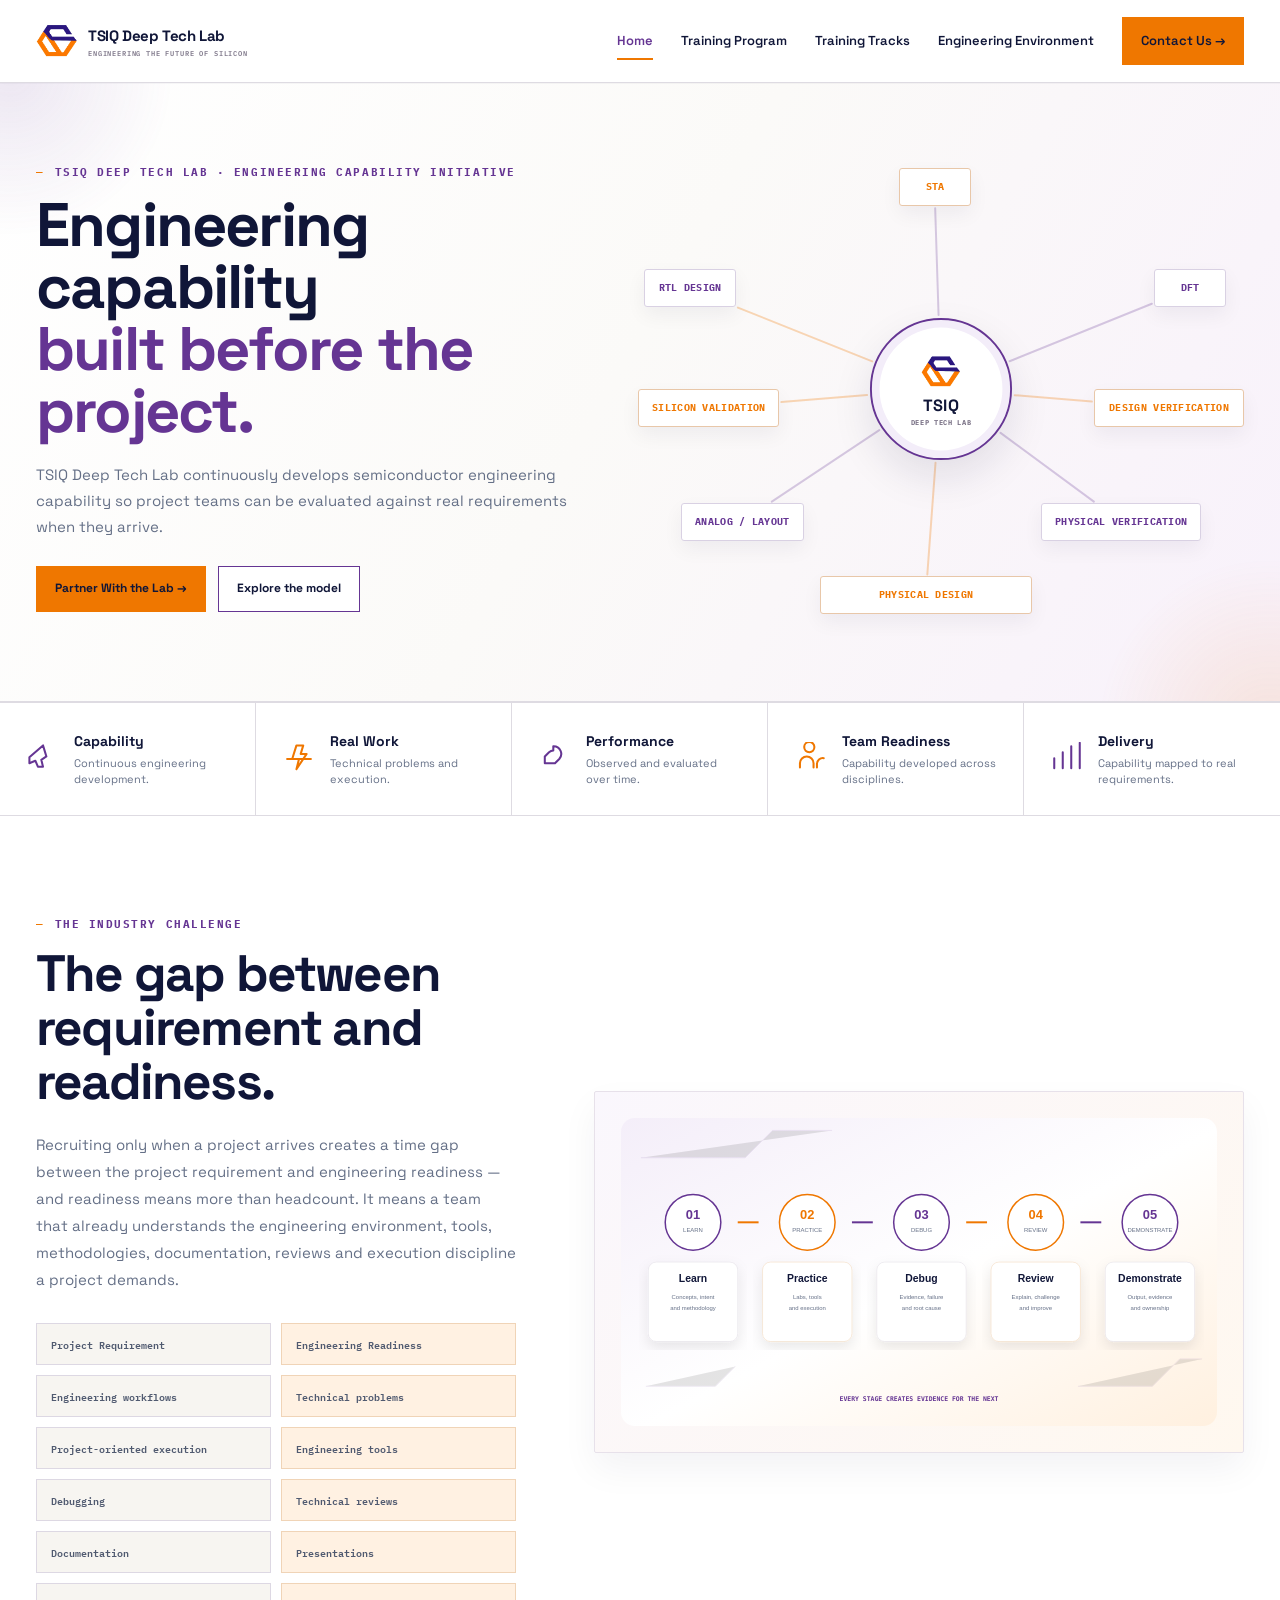
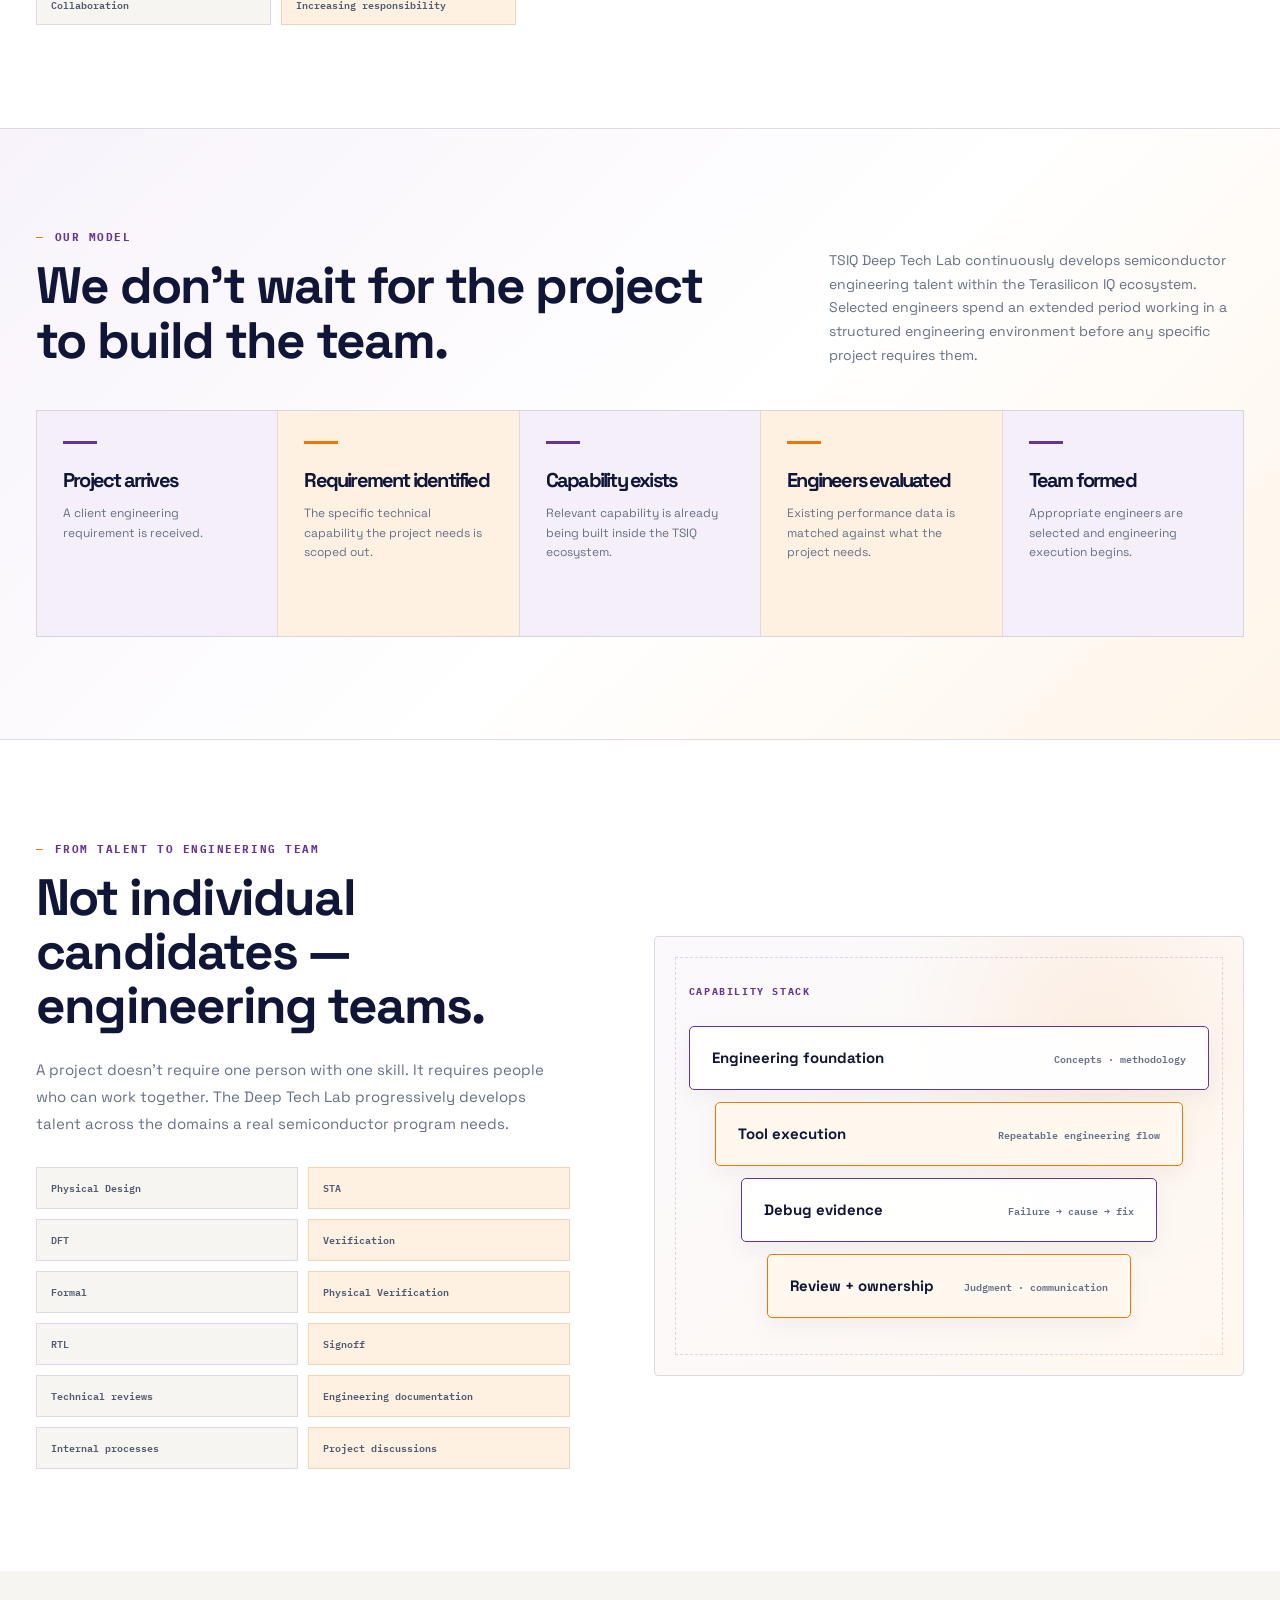
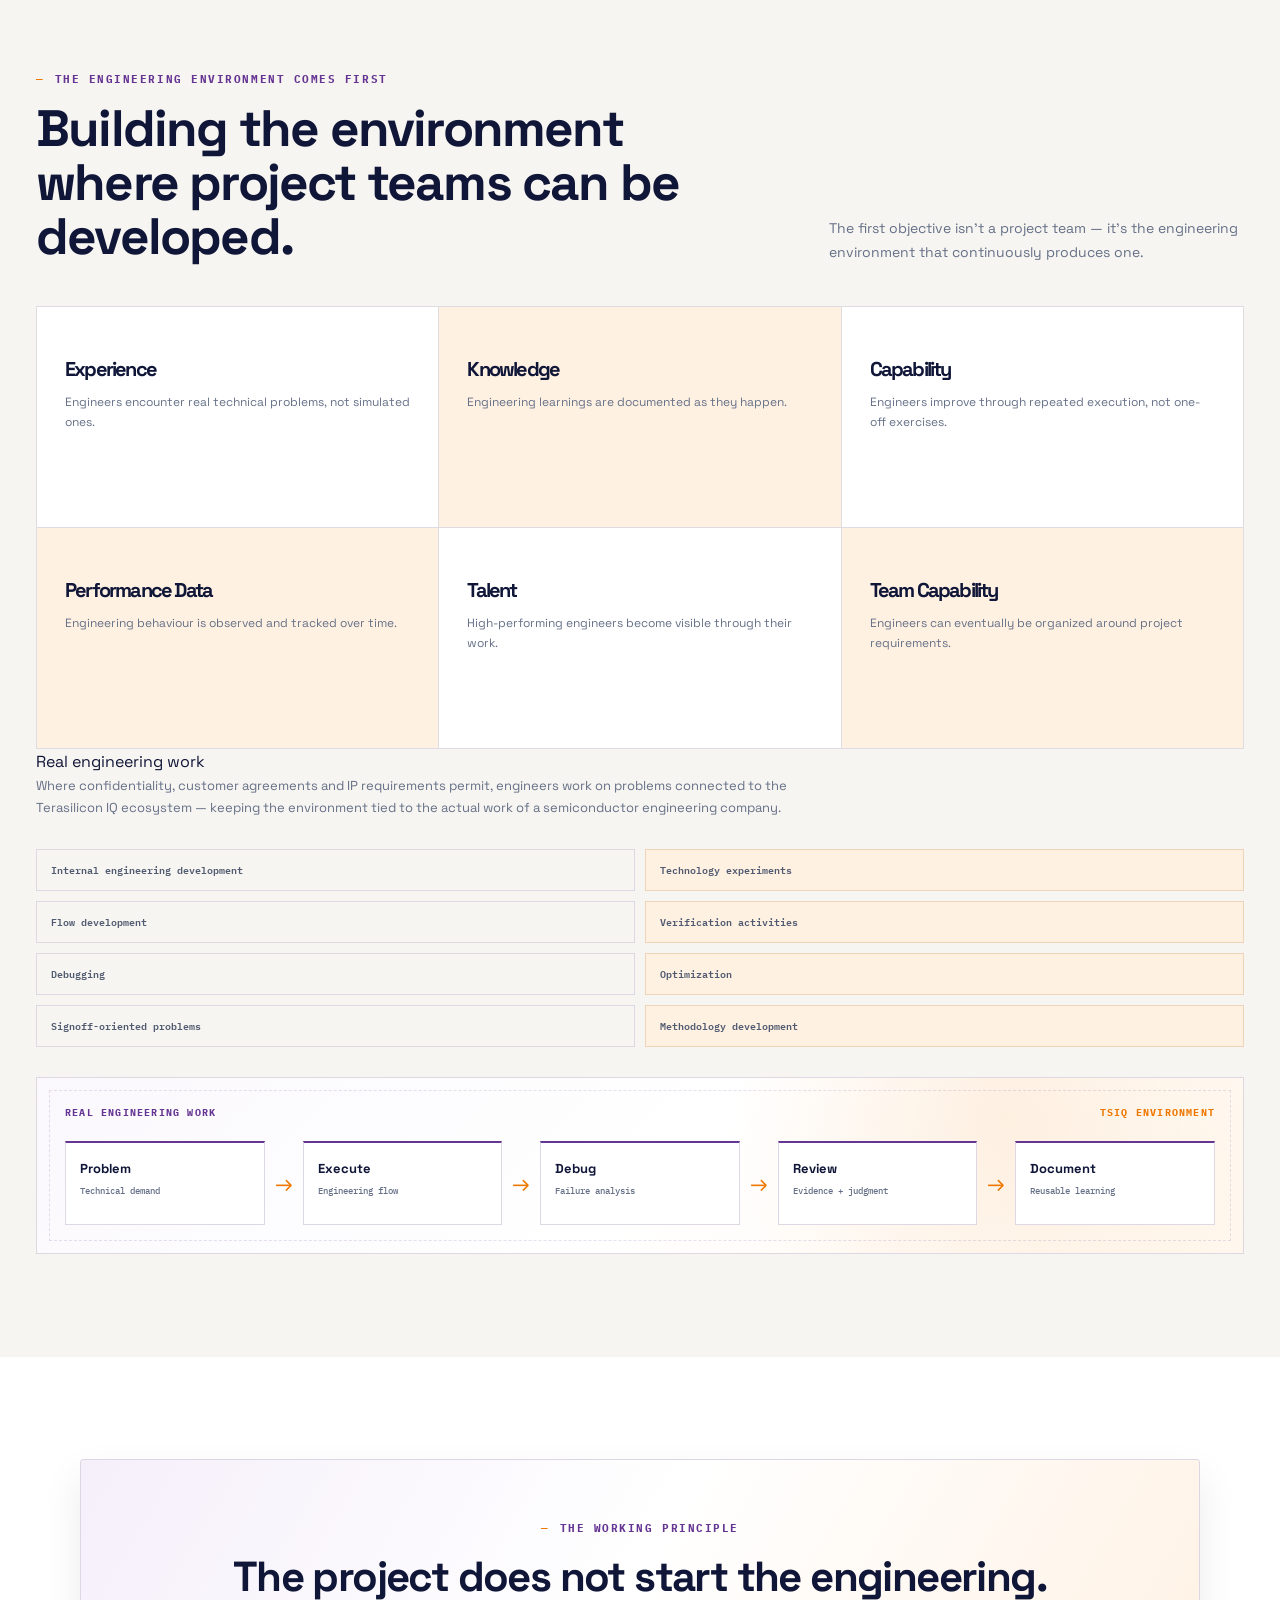
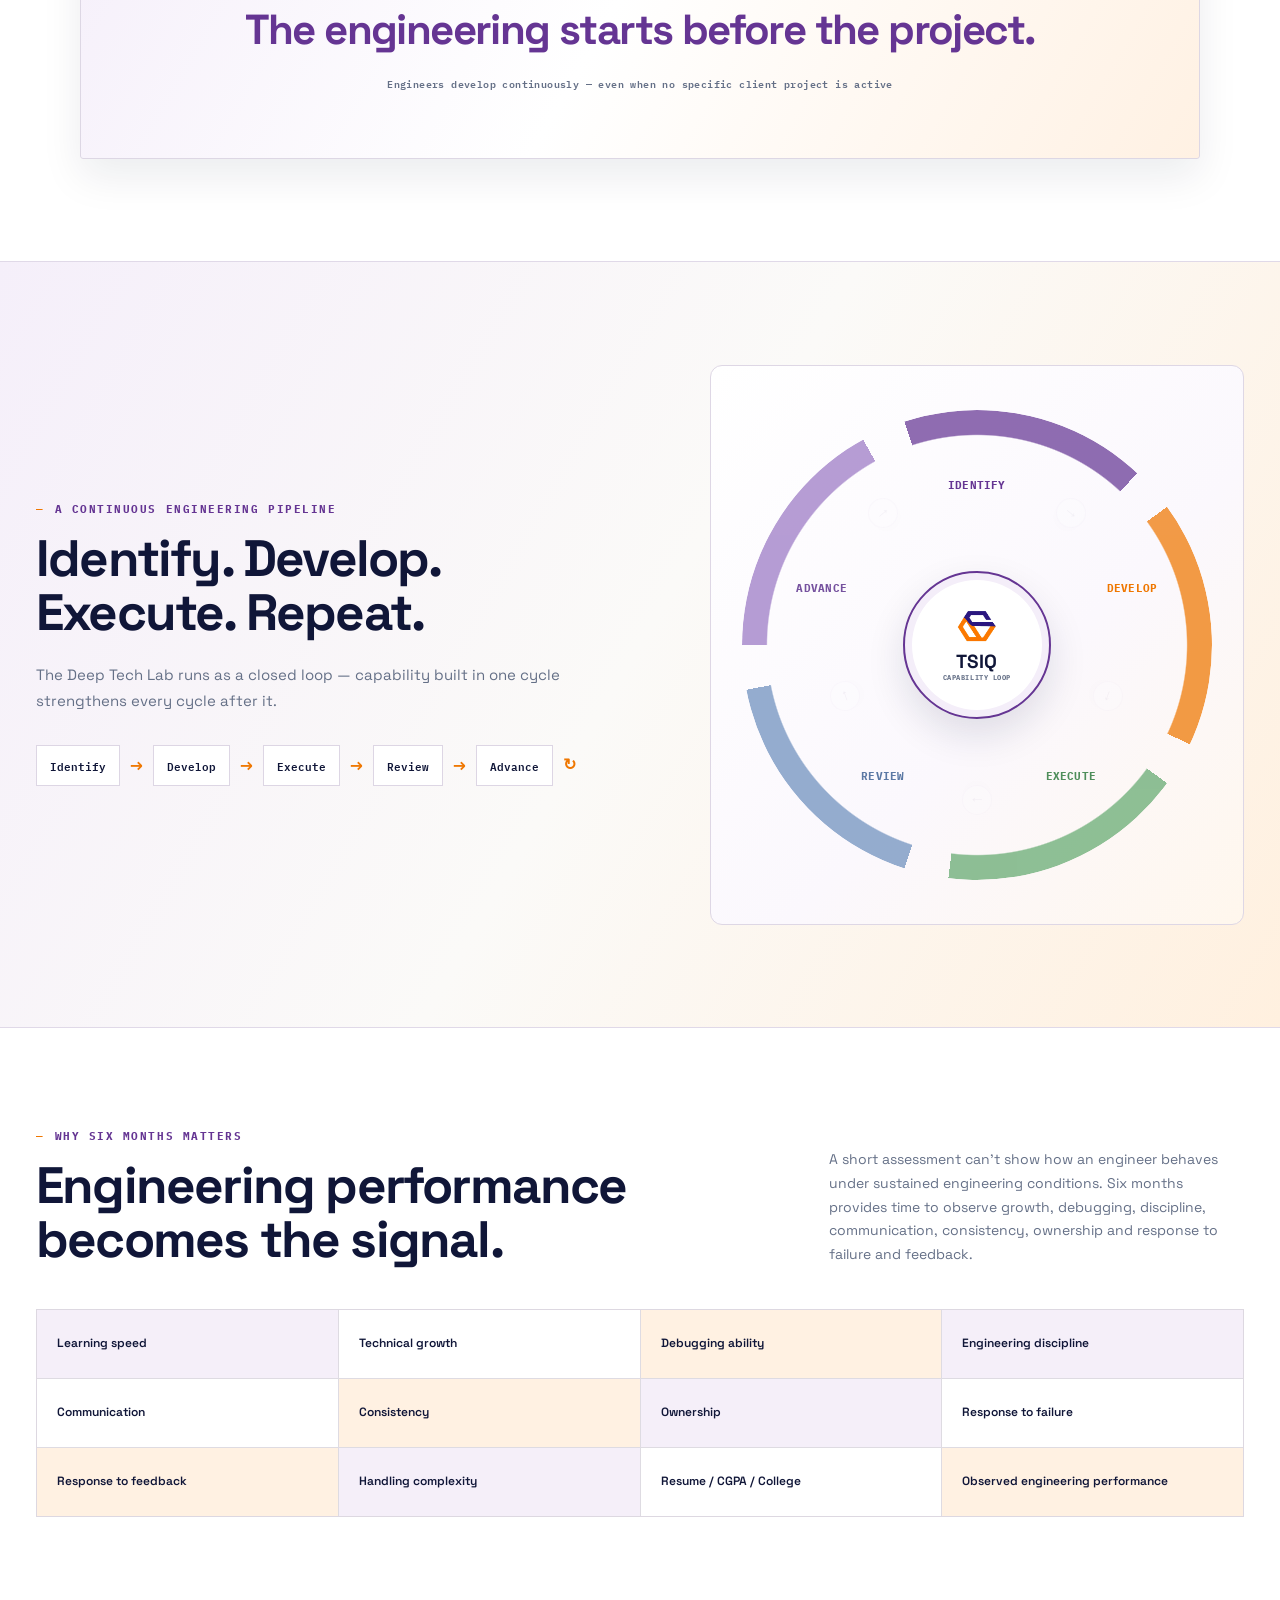
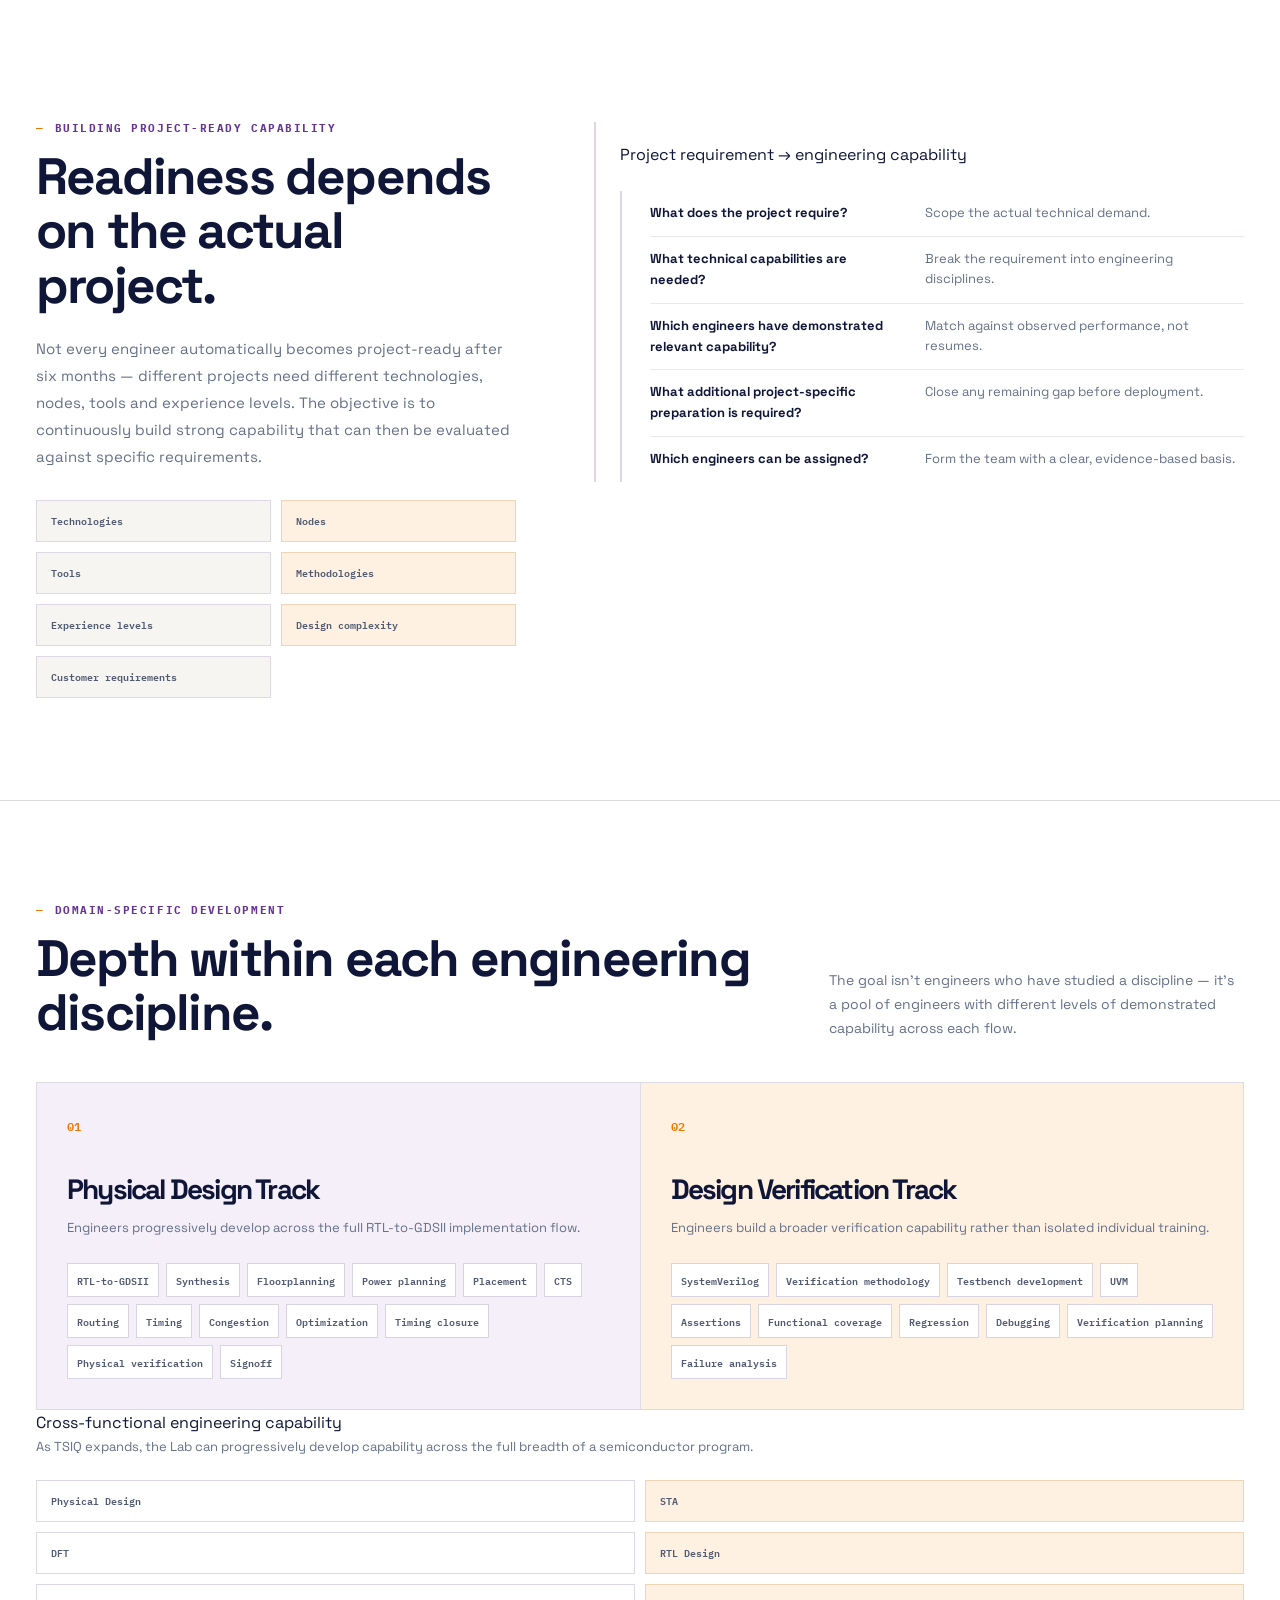
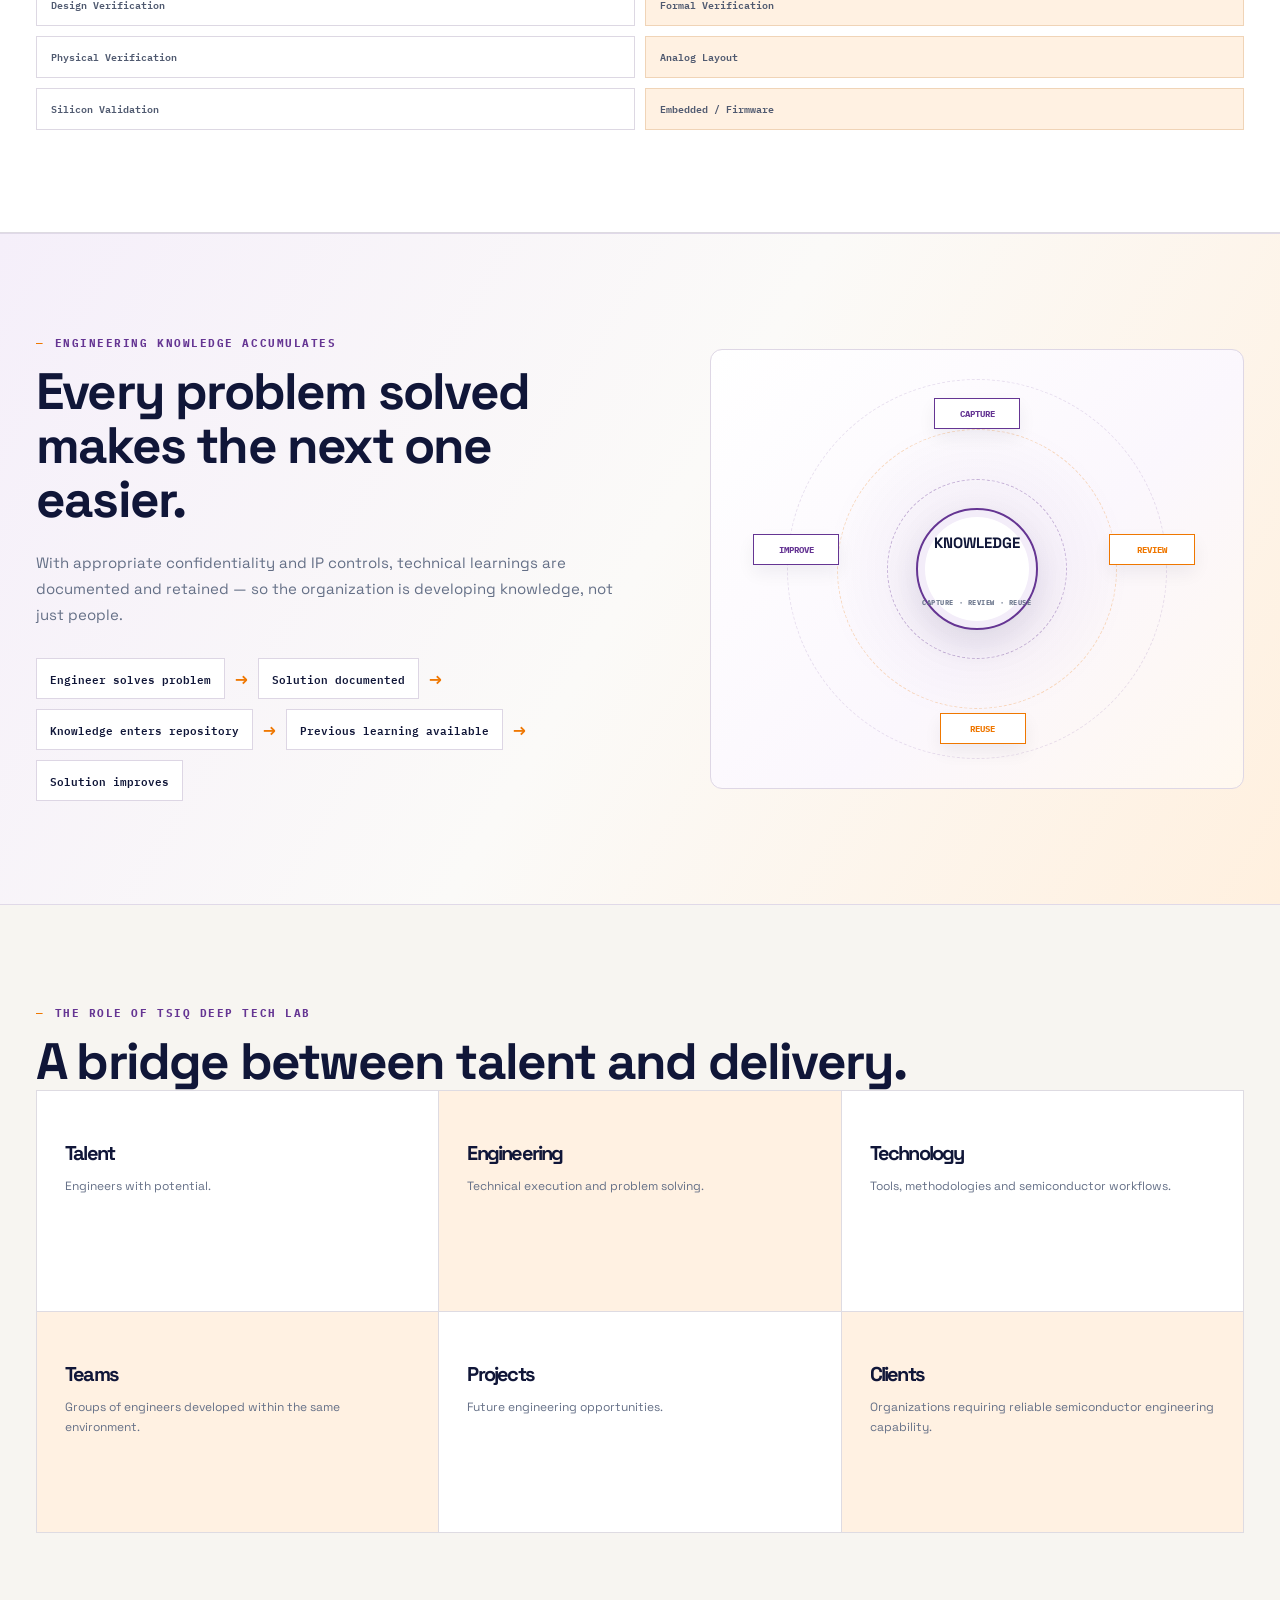
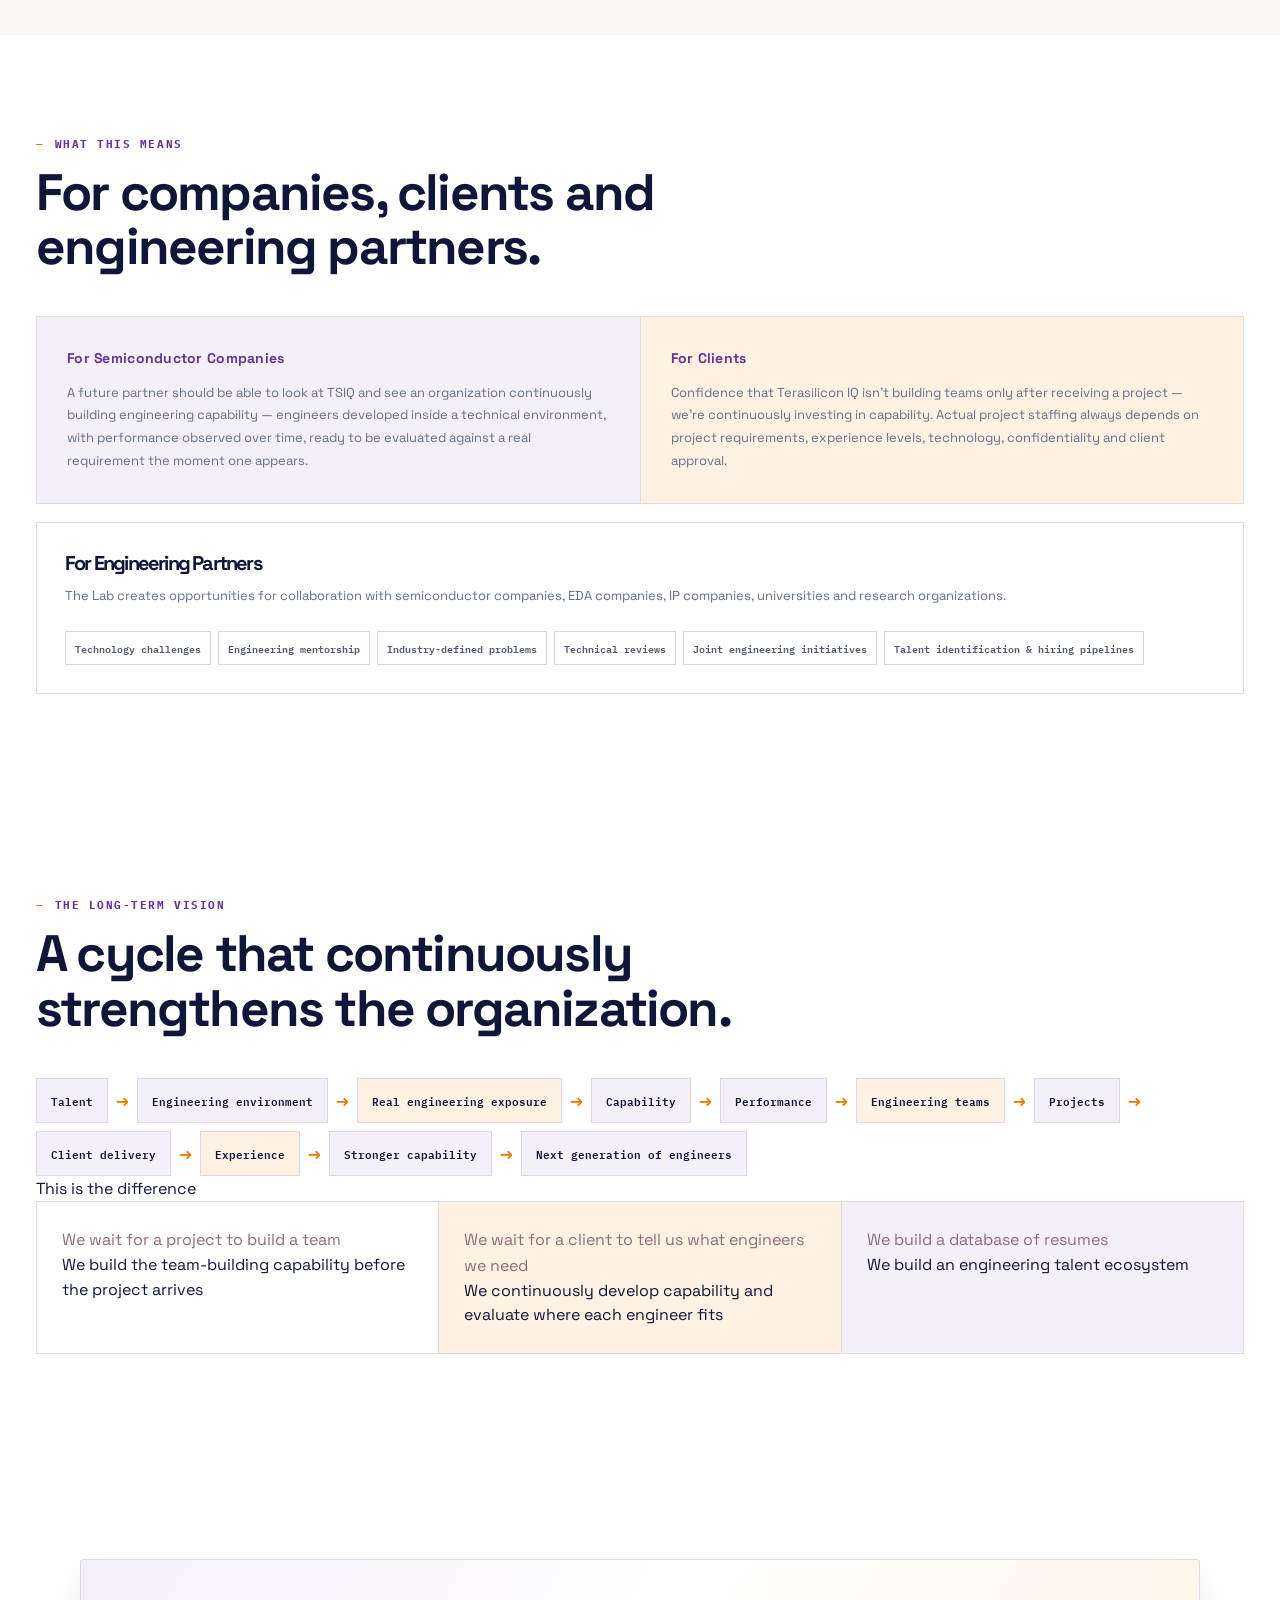
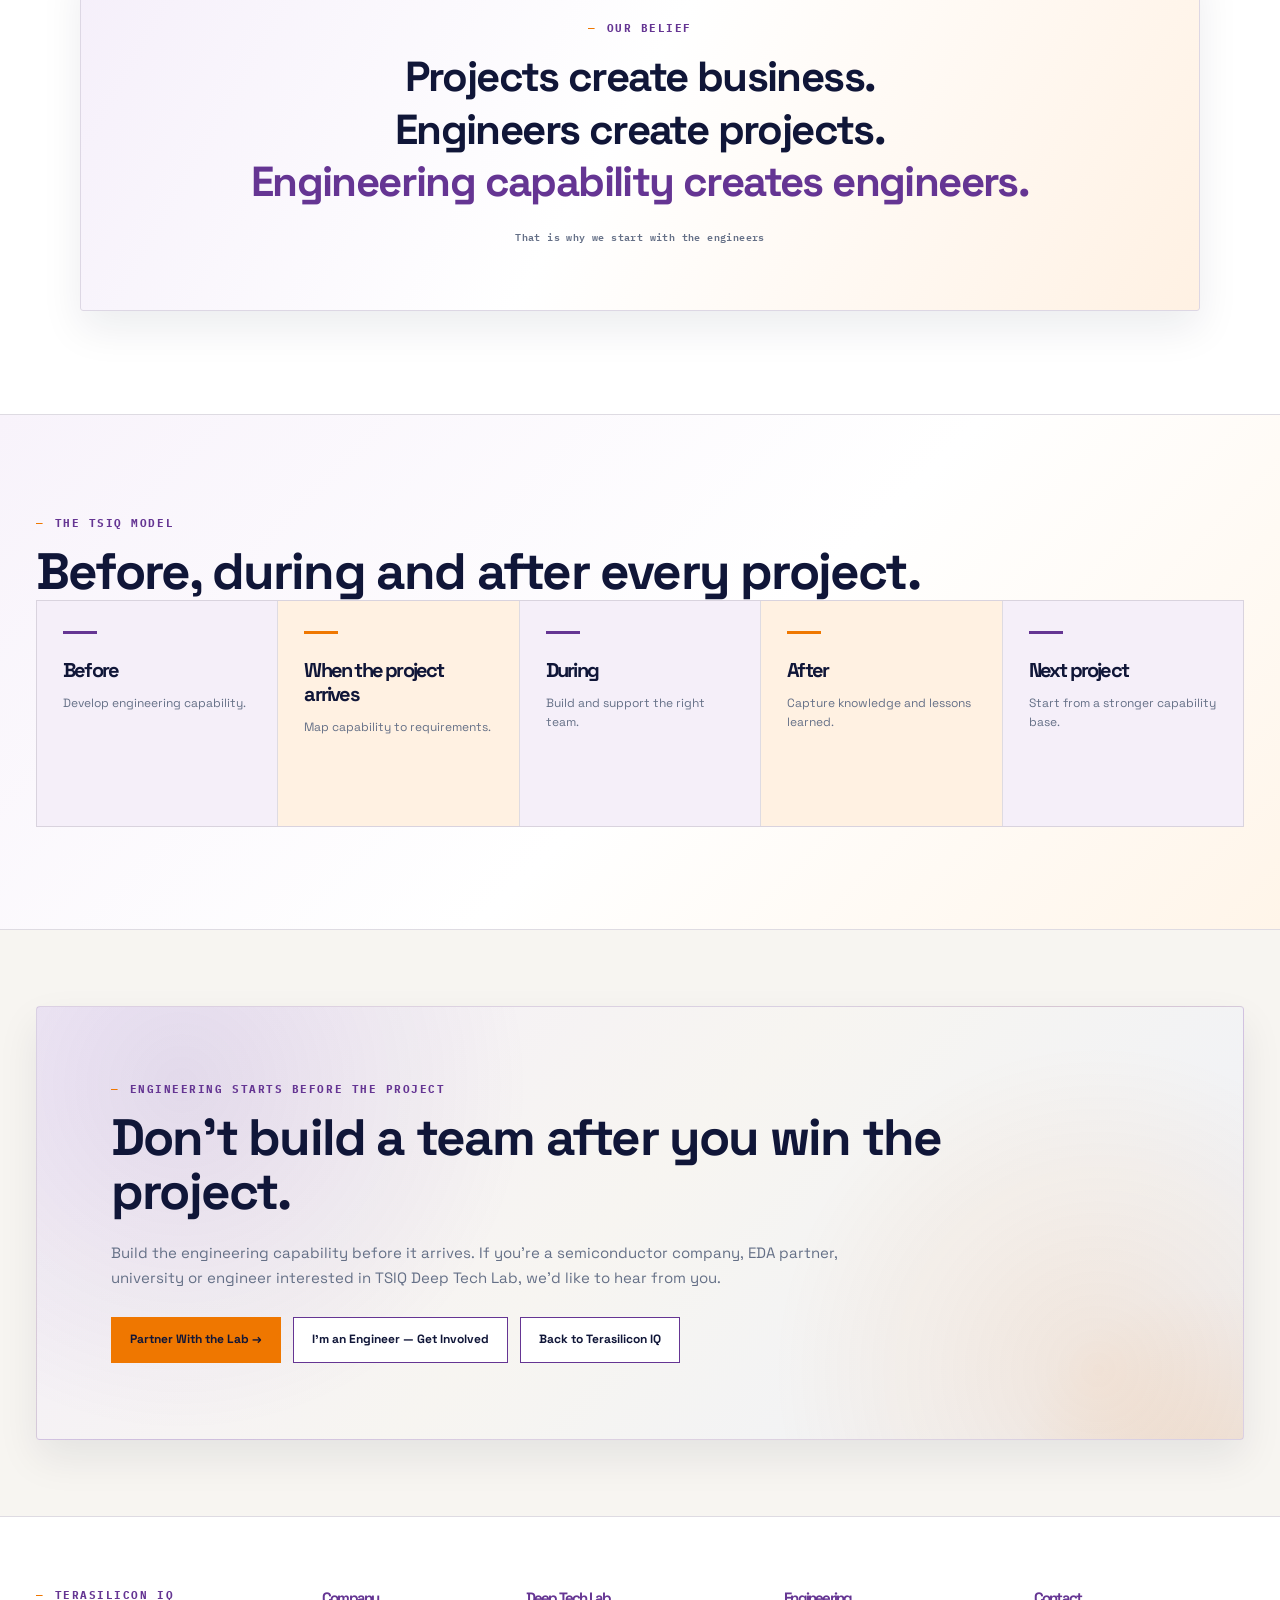
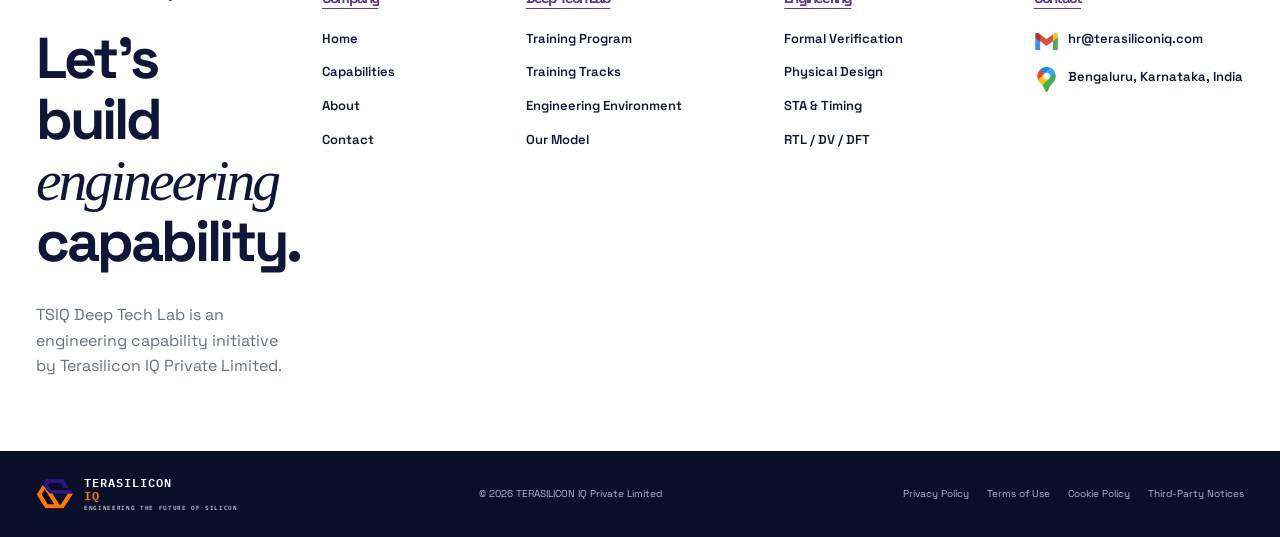
==== index.html @ 7ccef576 "geometry" ====
<!doctype html>
<html lang="en">
<head>
<meta charset="utf-8">
<meta name="viewport" content="width=device-width, initial-scale=1">
<meta name="theme-color" content="#101638">
<meta name="description" content="TSIQ Deep Tech Lab — an engineering capability initiative by Terasilicon IQ Private Limited. Building semiconductor engineering teams before the project arrives.">
<link rel="canonical" href="https://terasiliconiq.com/deep-tech-lab.html">
<meta property="og:title" content="TSIQ Deep Tech Lab | Terasilicon IQ">
<meta property="og:description" content="Building semiconductor engineering capability before the project arrives.">
<meta property="og:type" content="website">
<meta property="og:url" content="https://terasiliconiq.com/deep-tech-lab.html">
<title>TSIQ Deep Tech Lab | Terasilicon IQ</title>
<link rel="preconnect" href="https://fonts.googleapis.com">
<link rel="preconnect" href="https://fonts.gstatic.com" crossorigin>
<link href="https://fonts.googleapis.com/css2?family=IBM+Plex+Mono:wght@400;500;600;700&family=Space+Grotesk:wght@400;500;600;700&display=swap" rel="stylesheet">
<link rel="icon" href="assets/terasilicon-iq-symbol.png" type="image/png">
<link rel="stylesheet" href="css/style.css">
</head>
<body>
<header class="site-header">
<div class="container nav">
<a class="brand" href="https://terasiliconiq.com/" aria-label="Terasilicon IQ home"><img src="assets/terasilicon-iq-symbol.png" alt="Terasilicon IQ symbol"><span class="brand-wordmark"><strong>TSIQ Deep Tech Lab</strong><small>ENGINEERING THE FUTURE OF SILICON</small></span></a>
<nav class="desktop-nav" aria-label="Primary navigation"><a class="active" href="#home">Home</a><a href="#program">Training Program</a><a href="#tracks">Training Tracks</a><a href="#environment">Engineering Environment</a><a class="nav-cta" href="https://terasiliconiq.com/contact.html#requirement-form">Contact Us →</a></nav>
<button class="menu-toggle" id="menu-toggle" type="button" aria-expanded="false" aria-controls="mobile-menu">Menu</button>
</div>
<nav class="mobile-menu" id="mobile-menu" aria-label="Mobile navigation"><a href="#home">Home</a><a href="#program">Training Program</a><a href="#tracks">Training Tracks</a><a href="#environment">Engineering Environment</a><a class="nav-cta" href="https://terasiliconiq.com/contact.html#requirement-form">Contact Us →</a></nav>
</header>
<main>
<section class="chip-hero" id="home" aria-labelledby="lab-hero-title">
<div class="container chip-hero-inner">
  <div class="chip-hero-copy">
    <div class="eyebrow">TSIQ DEEP TECH LAB · ENGINEERING CAPABILITY INITIATIVE</div>
    <h1 id="lab-hero-title">Engineering capability<br><span>built before the project.</span></h1>
    <p>TSIQ Deep Tech Lab continuously develops semiconductor engineering capability so project teams can be evaluated against real requirements when they arrive.</p>
    <div class="hero-actions">
      <a class="button button-primary" href="https://terasiliconiq.com/contact.html#requirement-form">Partner With the Lab →</a>
      <a class="button button-secondary" href="#program">Explore the model</a>
    </div>
  </div>
  <div class="chip-stage" aria-label="TSIQ engineering capability animation">
    <svg class="chip-connectors" aria-hidden="true" focusable="false"></svg>
    <div class="chip-core"><img src="assets/terasilicon-iq-symbol.png" alt=""><span>TSIQ</span><small>DEEP TECH LAB</small></div>
    <div class="chip-chip c1">RTL DESIGN</div>
    <div class="chip-chip c2">STA</div>
    <div class="chip-chip c3">DFT</div>
    <div class="chip-chip c4">DESIGN VERIFICATION</div>
    <div class="chip-chip c5">PHYSICAL VERIFICATION</div>
    <div class="chip-chip c6">PHYSICAL DESIGN</div>
    <div class="chip-chip c7">ANALOG / LAYOUT</div>
    <div class="chip-chip c8">SILICON VALIDATION</div>
  </div>
</div>
</section>

<section class="value-strip" aria-label="Deep Tech Lab model"><article class="value-block"><img src="assets/icons/structured.svg" alt=""><div><strong>Capability</strong><p>Continuous engineering development.</p></div></article><article class="value-block"><img src="assets/icons/hands-on.svg" alt=""><div><strong>Real Work</strong><p>Technical problems and execution.</p></div></article><article class="value-block"><img src="assets/icons/practical.svg" alt=""><div><strong>Performance</strong><p>Observed and evaluated over time.</p></div></article><article class="value-block"><img src="assets/icons/mentoring.svg" alt=""><div><strong>Team Readiness</strong><p>Capability developed across disciplines.</p></div></article><article class="value-block"><img src="assets/icons/outcome.svg" alt=""><div><strong>Delivery</strong><p>Capability mapped to real requirements.</p></div></article></section>

<section class="split-section" id="program"><div class="container split-grid"><div class="split-copy"><div class="eyebrow">THE INDUSTRY CHALLENGE</div><h2>The gap between requirement and readiness.</h2><p>Recruiting only when a project arrives creates a time gap between the project requirement and engineering readiness — and readiness means more than headcount. It means a team that already understands the engineering environment, tools, methodologies, documentation, reviews and execution discipline a project demands.</p><div class="tag-grid"><span>Project Requirement</span><span>Engineering Readiness</span><span>Engineering workflows</span><span>Technical problems</span><span>Project-oriented execution</span><span>Engineering tools</span><span>Debugging</span><span>Technical reviews</span><span>Documentation</span><span>Presentations</span><span>Collaboration</span><span>Increasing responsibility</span></div></div><div class="split-art journey-art"><img src="assets/images/training-journey.svg" alt="Continuous engineering development journey"></div></div></section>

<section class="model-section"><div class="container"><div class="section-heading"><div><div class="eyebrow">OUR MODEL</div><h2>We don't wait for the project to build the team.</h2></div><p>TSIQ Deep Tech Lab continuously develops semiconductor engineering talent within the Terasilicon IQ ecosystem. Selected engineers spend an extended period working in a structured engineering environment before any specific project requires them.</p></div><div class="model-grid"><article class="model-card"><h3>Project arrives</h3><p>A client engineering requirement is received.</p></article><article class="model-card"><h3>Requirement identified</h3><p>The specific technical capability the project needs is scoped out.</p></article><article class="model-card"><h3>Capability exists</h3><p>Relevant capability is already being built inside the TSIQ ecosystem.</p></article><article class="model-card"><h3>Engineers evaluated</h3><p>Existing performance data is matched against what the project needs.</p></article><article class="model-card"><h3>Team formed</h3><p>Appropriate engineers are selected and engineering execution begins.</p></article></div></div></section>

<section class="readiness-section"><div class="container readiness-grid"><div class="readiness-copy"><div class="eyebrow">FROM TALENT TO ENGINEERING TEAM</div><h2>Not individual candidates — engineering teams.</h2><p>A project doesn't require one person with one skill. It requires people who can work together. The Deep Tech Lab progressively develops talent across the domains a real semiconductor program needs.</p><div class="tag-grid compact"><span>Physical Design</span><span>STA</span><span>DFT</span><span>Verification</span><span>Formal</span><span>Physical Verification</span><span>RTL</span><span>Signoff</span><span>Technical reviews</span><span>Engineering documentation</span><span>Internal processes</span><span>Project discussions</span></div></div><div class="readiness-art capability-stack-visual" aria-label="Engineering capability stack">
  <div class="stack-caption">CAPABILITY STACK</div>
  <div class="stack-layer layer-1"><b>Engineering foundation</b><span>Concepts · methodology</span></div>
  <div class="stack-layer layer-2"><b>Tool execution</b><span>Repeatable engineering flow</span></div>
  <div class="stack-layer layer-3"><b>Debug evidence</b><span>Failure → cause → fix</span></div>
  <div class="stack-layer layer-4"><b>Review + ownership</b><span>Judgment · communication</span></div>
</div></div></section>

<section class="focus-section" id="environment"><div class="container"><div class="section-heading section-heading-tight"><div><div class="eyebrow">THE ENGINEERING ENVIRONMENT COMES FIRST</div><h2>Building the environment where project teams can be developed.</h2></div><p>The first objective isn't a project team — it's the engineering environment that continuously produces one.</p></div><div class="focus-grid"><article><h3>Experience</h3><p>Engineers encounter real technical problems, not simulated ones.</p></article><article><h3>Knowledge</h3><p>Engineering learnings are documented as they happen.</p></article><article><h3>Capability</h3><p>Engineers improve through repeated execution, not one-off exercises.</p></article><article><h3>Performance Data</h3><p>Engineering behaviour is observed and tracked over time.</p></article><article><h3>Talent</h3><p>High-performing engineers become visible through their work.</p></article><article><h3>Team Capability</h3><p>Engineers can eventually be organized around project requirements.</p></article></div><div class="subhead">Real engineering work</div><p class="section-note">Where confidentiality, customer agreements and IP requirements permit, engineers work on problems connected to the Terasilicon IQ ecosystem — keeping the environment tied to the actual work of a semiconductor engineering company.</p><div class="tag-grid"><span>Internal engineering development</span><span>Technology experiments</span><span>Flow development</span><span>Verification activities</span><span>Debugging</span><span>Optimization</span><span>Signoff-oriented problems</span><span>Methodology development</span></div><div class="engineering-work-visual" aria-label="Real engineering work visual">
  <div class="ew-header"><span>REAL ENGINEERING WORK</span><i>TSIQ ENVIRONMENT</i></div>
  <div class="ew-grid"><div class="ew-card"><b>Problem</b><span>Technical demand</span></div><div class="ew-arrow">→</div><div class="ew-card"><b>Execute</b><span>Engineering flow</span></div><div class="ew-arrow">→</div><div class="ew-card"><b>Debug</b><span>Failure analysis</span></div><div class="ew-arrow">→</div><div class="ew-card"><b>Review</b><span>Evidence + judgment</span></div><div class="ew-arrow">→</div><div class="ew-card"><b>Document</b><span>Reusable learning</span></div></div>
</div></div></section>

<section class="statement-section"><div class="container"><div class="statement"><div class="eyebrow">THE WORKING PRINCIPLE</div><p>The project does not start the engineering.<br><b>The engineering starts before the project.</b></p><div class="tag">Engineers develop continuously — even when no specific client project is active</div></div></div></section>

<section class="knowledge-section"><div class="container knowledge-grid"><div><div class="eyebrow">A CONTINUOUS ENGINEERING PIPELINE</div><h2>Identify. Develop. Execute. Repeat.</h2><p>The Deep Tech Lab runs as a closed loop — capability built in one cycle strengthens every cycle after it.</p><div class="knowledge-flow"><span>Identify</span><b>→</b><span>Develop</span><b>→</b><span>Execute</span><b>→</b><span>Review</span><b>→</b><span>Advance</span><b>↻</b></div></div><div class="knowledge-art loop-visual circular-flow" aria-label="Continuous engineering pipeline circular flow">
  <div class="flow-ring" aria-hidden="true">
    <span class="flow-segment seg-1"></span><span class="flow-segment seg-2"></span><span class="flow-segment seg-3"></span><span class="flow-segment seg-4"></span><span class="flow-segment seg-5"></span>
    <span class="flow-label label-1">IDENTIFY</span><span class="flow-label label-2">DEVELOP</span><span class="flow-label label-3">EXECUTE</span><span class="flow-label label-4">REVIEW</span><span class="flow-label label-5">ADVANCE</span>
    <span class="flow-arrow arrow-1" aria-hidden="true">→</span><span class="flow-arrow arrow-2" aria-hidden="true">→</span><span class="flow-arrow arrow-3" aria-hidden="true">→</span><span class="flow-arrow arrow-4" aria-hidden="true">→</span><span class="flow-arrow arrow-5" aria-hidden="true">→</span>
    <span class="loop-core"><img src="assets/terasilicon-iq-symbol.png" alt=""/><strong>TSIQ</strong><small>CAPABILITY LOOP</small></span>
  </div>
</div></div></section>

<section class="includes-section"><div class="container"><div class="section-heading"><div><div class="eyebrow">WHY SIX MONTHS MATTERS</div><h2>Engineering performance becomes the signal.</h2></div><p>A short assessment can't show how an engineer behaves under sustained engineering conditions. Six months provides time to observe growth, debugging, discipline, communication, consistency, ownership and response to failure and feedback.</p></div><div class="includes-grid"><span>Learning speed</span><span>Technical growth</span><span>Debugging ability</span><span>Engineering discipline</span><span>Communication</span><span>Consistency</span><span>Ownership</span><span>Response to failure</span><span>Response to feedback</span><span>Handling complexity</span><span>Resume / CGPA / College</span><span>Observed engineering performance</span></div></div></section>

<section class="split-section readiness-project-section"><div class="container split-grid"><div class="split-copy"><div class="eyebrow">BUILDING PROJECT-READY CAPABILITY</div><h2>Readiness depends on the actual project.</h2><p>Not every engineer automatically becomes project-ready after six months — different projects need different technologies, nodes, tools and experience levels. The objective is to continuously build strong capability that can then be evaluated against specific requirements.</p><div class="tag-grid"><span>Technologies</span><span>Nodes</span><span>Tools</span><span>Methodologies</span><span>Experience levels</span><span>Design complexity</span><span>Customer requirements</span></div></div><div class="split-copy"><div class="subhead" style="margin-top:0">Project requirement → engineering capability</div><div class="stepper"><div class="step-row"><b>What does the project require?</b><span>Scope the actual technical demand.</span></div><div class="step-row"><b>What technical capabilities are needed?</b><span>Break the requirement into engineering disciplines.</span></div><div class="step-row"><b>Which engineers have demonstrated relevant capability?</b><span>Match against observed performance, not resumes.</span></div><div class="step-row"><b>What additional project-specific preparation is required?</b><span>Close any remaining gap before deployment.</span></div><div class="step-row"><b>Which engineers can be assigned?</b><span>Form the team with a clear, evidence-based basis.</span></div></div></div></div></section>

<section class="tracks-section" id="tracks"><div class="container"><div class="section-heading"><div><div class="eyebrow">DOMAIN-SPECIFIC DEVELOPMENT</div><h2>Depth within each engineering discipline.</h2></div><p>The goal isn't engineers who have studied a discipline — it's a pool of engineers with different levels of demonstrated capability across each flow.</p></div><div class="track-grid"><article class="track-card"><span>01</span><h3>Physical Design Track</h3><p>Engineers progressively develop across the full RTL-to-GDSII implementation flow.</p><div class="tag-row"><em>RTL-to-GDSII</em><em>Synthesis</em><em>Floorplanning</em><em>Power planning</em><em>Placement</em><em>CTS</em><em>Routing</em><em>Timing</em><em>Congestion</em><em>Optimization</em><em>Timing closure</em><em>Physical verification</em><em>Signoff</em></div></article><article class="track-card"><span>02</span><h3>Design Verification Track</h3><p>Engineers build a broader verification capability rather than isolated individual training.</p><div class="tag-row"><em>SystemVerilog</em><em>Verification methodology</em><em>Testbench development</em><em>UVM</em><em>Assertions</em><em>Functional coverage</em><em>Regression</em><em>Debugging</em><em>Verification planning</em><em>Failure analysis</em></div></article></div><div class="subhead">Cross-functional engineering capability</div><p class="section-note">As TSIQ expands, the Lab can progressively develop capability across the full breadth of a semiconductor program.</p><div class="tag-grid"><span>Physical Design</span><span>STA</span><span>DFT</span><span>RTL Design</span><span>Design Verification</span><span>Formal Verification</span><span>Physical Verification</span><span>Analog Layout</span><span>Silicon Validation</span><span>Embedded / Firmware</span></div></div></section>

<section class="knowledge-section"><div class="container knowledge-grid"><div><div class="eyebrow">ENGINEERING KNOWLEDGE ACCUMULATES</div><h2>Every problem solved makes the next one easier.</h2><p>With appropriate confidentiality and IP controls, technical learnings are documented and retained — so the organization is developing knowledge, not just people.</p><div class="knowledge-flow"><span>Engineer solves problem</span><b>→</b><span>Solution documented</span><b>→</b><span>Knowledge enters repository</span><b>→</b><span>Previous learning available</span><b>→</b><span>Solution improves</span></div></div><div class="knowledge-art loop-visual knowledge-loop-visual" aria-label="Engineering knowledge reuse loop">
  <div class="loop-ring ring-a"></div><div class="loop-ring ring-b"></div><div class="loop-ring ring-c"></div>
  <div class="loop-core"><span>KNOWLEDGE</span><small>CAPTURE · REVIEW · REUSE</small></div>
  <span class="loop-node node-a">CAPTURE</span><span class="loop-node node-b">REVIEW</span><span class="loop-node node-c">REUSE</span><span class="loop-node node-d">IMPROVE</span>
</div></div></section>

<section class="focus-section"><div class="container"><div class="center-head"><div class="eyebrow">THE ROLE OF TSIQ DEEP TECH LAB</div><h2>A bridge between talent and delivery.</h2></div><div class="focus-grid"><article><h3>Talent</h3><p>Engineers with potential.</p></article><article><h3>Engineering</h3><p>Technical execution and problem solving.</p></article><article><h3>Technology</h3><p>Tools, methodologies and semiconductor workflows.</p></article><article><h3>Teams</h3><p>Groups of engineers developed within the same environment.</p></article><article><h3>Projects</h3><p>Future engineering opportunities.</p></article><article><h3>Clients</h3><p>Organizations requiring reliable semiconductor engineering capability.</p></article></div></div></section>

<section class="split-section"><div class="container"><div class="section-heading"><div><div class="eyebrow">WHAT THIS MEANS</div><h2>For companies, clients and engineering partners.</h2></div></div><div class="compare"><div class="box old"><h4>For Semiconductor Companies</h4><p>A future partner should be able to look at TSIQ and see an organization continuously building engineering capability — engineers developed inside a technical environment, with performance observed over time, ready to be evaluated against a real requirement the moment one appears.</p></div><div class="box new"><h4>For Clients</h4><p>Confidence that Terasilicon IQ isn't building teams only after receiving a project — we're continuously investing in capability. Actual project staffing always depends on project requirements, experience levels, technology, confidentiality and client approval.</p></div></div><div class="large-card" style="margin-top:18px"><h3>For Engineering Partners</h3><p>The Lab creates opportunities for collaboration with semiconductor companies, EDA companies, IP companies, universities and research organizations.</p><div class="tag-row"><em>Technology challenges</em><em>Engineering mentorship</em><em>Industry-defined problems</em><em>Technical reviews</em><em>Joint engineering initiatives</em><em>Talent identification &amp; hiring pipelines</em></div></div></div></section>

<section class="includes-section"><div class="container"><div class="section-heading"><div><div class="eyebrow">THE LONG-TERM VISION</div><h2>A cycle that continuously strengthens the organization.</h2></div></div><div class="knowledge-flow"><span>Talent</span><b>→</b><span>Engineering environment</span><b>→</b><span>Real engineering exposure</span><b>→</b><span>Capability</span><b>→</b><span>Performance</span><b>→</b><span>Engineering teams</span><b>→</b><span>Projects</span><b>→</b><span>Client delivery</span><b>→</b><span>Experience</span><b>→</b><span>Stronger capability</span><b>→</b><span>Next generation of engineers</span></div><div class="subhead">This is the difference</div><div class="contrast"><div class="c-card"><div class="not">We wait for a project to build a team</div><div class="yes">We build the team-building capability before the project arrives</div></div><div class="c-card"><div class="not">We wait for a client to tell us what engineers we need</div><div class="yes">We continuously develop capability and evaluate where each engineer fits</div></div><div class="c-card"><div class="not">We build a database of resumes</div><div class="yes">We build an engineering talent ecosystem</div></div></div></div></section>

<section class="statement-section"><div class="container"><div class="statement"><div class="eyebrow">OUR BELIEF</div><p>Projects create business.<br>Engineers create projects.<br><b>Engineering capability creates engineers.</b></p><div class="tag">That is why we start with the engineers</div></div></div></section>

<section class="model-section"><div class="container"><div class="center-head"><div class="eyebrow">THE TSIQ MODEL</div><h2>Before, during and after every project.</h2></div><div class="model-grid"><article class="model-card"><h3>Before</h3><p>Develop engineering capability.</p></article><article class="model-card"><h3>When the project arrives</h3><p>Map capability to requirements.</p></article><article class="model-card"><h3>During</h3><p>Build and support the right team.</p></article><article class="model-card"><h3>After</h3><p>Capture knowledge and lessons learned.</p></article><article class="model-card"><h3>Next project</h3><p>Start from a stronger capability base.</p></article></div></div></section>

<section class="cta-section"><div class="container"><div class="cta-card"><div class="eyebrow">ENGINEERING STARTS BEFORE THE PROJECT</div><h2>Don't build a team after you win the project.</h2><p>Build the engineering capability before it arrives. If you're a semiconductor company, EDA partner, university or engineer interested in TSIQ Deep Tech Lab, we'd like to hear from you.</p><div class="hero-actions"><a class="button button-primary" href="https://terasiliconiq.com/contact.html#requirement-form">Partner With the Lab →</a><a class="button button-secondary" href="mailto:hr@terasiliconiq.com?subject=TSIQ%20Deep%20Tech%20Lab%20-%20Engineer%20Interest">I'm an Engineer — Get Involved</a><a class="button button-secondary" href="https://terasiliconiq.com/">Back to Terasilicon IQ</a></div></div></div></section>
</main>

<section class="contact-details"><div class="container footer-grid"><div class="contact-intro"><div class="eyebrow">TERASILICON IQ</div><h2>Let's build <i>engineering</i> capability.</h2><p>TSIQ Deep Tech Lab is an engineering capability initiative by Terasilicon IQ Private Limited.</p></div><div><h3>Company</h3><a href="https://terasiliconiq.com/">Home</a><a href="https://terasiliconiq.com/#capabilities">Capabilities</a><a href="https://terasiliconiq.com/#about">About</a><a href="https://terasiliconiq.com/contact.html">Contact</a></div><div><h3>Deep Tech Lab</h3><a href="#program">Training Program</a><a href="#tracks">Training Tracks</a><a href="#environment">Engineering Environment</a><a href="#home">Our Model</a></div><div><h3>Engineering</h3><a href="https://terasiliconiq.com/formal-verification.html">Formal Verification</a><a href="https://terasiliconiq.com/physical-design-signoff.html">Physical Design</a><a href="https://terasiliconiq.com/sta-timing-closure.html">STA &amp; Timing</a><a href="https://terasiliconiq.com/rtl-dv-dft.html">RTL / DV / DFT</a></div><div><h3>Contact</h3><a class="mail-link" href="mailto:hr@terasiliconiq.com"><img src="assets/mail-logo.png" alt="">hr@terasiliconiq.com</a><a class="location-link" href="https://www.google.com/maps/search/?api=1&query=Bengaluru%2C%20Karnataka%2C%20India"><img src="assets/maps-logo.png" alt="">Bengaluru, Karnataka, India</a></div></div></section>
<footer class="site-footer"><div class="container footer-bottom"><a class="site-brand" href="https://terasiliconiq.com/"><img src="assets/terasilicon-iq-symbol.png" alt="Terasilicon IQ"><span>TERASILICON <b>IQ</b><small>ENGINEERING THE FUTURE OF SILICON</small></span></a><p>© 2026 TERASILICON IQ Private Limited</p><div><a href="https://terasiliconiq.com/privacy-policy.html">Privacy Policy</a><a href="https://terasiliconiq.com/terms-of-use.html">Terms of Use</a><a href="https://terasiliconiq.com/cookie-policy.html">Cookie Policy</a><a href="https://terasiliconiq.com/third-party-notices.txt">Third-Party Notices</a></div></div></footer>
<script src="js/script.js" defer></script>
</body></html>
---- css/style.css ----
:root{--paper:#f7f5f1;--white:#fff;--ink:#101638;--muted:#657087;--line:#dedbe2;--purple:#653593;--purple-soft:#f3edf9;--orange:#ef7700;--orange-soft:#fff1e2;--violet-soft:#f5eff9;--max:1240px;--shadow:0 18px 42px rgba(16,22,56,.08)}
*{box-sizing:border-box;margin:0;padding:0}html{scroll-behavior:smooth;scroll-padding-top:90px}body{background:var(--paper);color:var(--ink);font-family:"Space Grotesk",Arial,sans-serif;line-height:1.6;overflow-x:hidden}img{display:block;max-width:100%;height:auto}a{color:inherit;text-decoration:none}button{font:inherit}.container{width:min(var(--max),calc(100% - 64px));margin:0 auto}
.site-header{position:sticky;top:0;z-index:1000;background:rgba(255,255,255,.96);border-bottom:1px solid var(--line);backdrop-filter:blur(12px)}.nav{min-height:82px;display:flex;align-items:center;justify-content:space-between;gap:28px}.brand{display:inline-flex;align-items:center;gap:10px;min-width:250px}.brand img{width:42px;height:42px;object-fit:contain}.brand-wordmark{display:grid;gap:2px}.brand-wordmark strong{font-size:15px;letter-spacing:-.4px}.brand-wordmark small{font:600 7px/1.2 "IBM Plex Mono",monospace;letter-spacing:.12em;color:#817a8c}.desktop-nav{display:flex;align-items:center;gap:28px;font-size:13px;font-weight:600}.desktop-nav a{position:relative}.desktop-nav a:not(.nav-cta)::after{position:absolute;left:0;right:0;bottom:-9px;height:2px;background:var(--orange);content:"";transform:scaleX(0);transition:transform .2s ease}.desktop-nav a:hover::after,.desktop-nav a.active:not(.nav-cta)::after{transform:scaleX(1)}.desktop-nav a:hover,.desktop-nav a.active{color:var(--purple)}.nav-cta{padding:13px 18px;background:var(--orange);border:1px solid var(--orange);color:#101638!important}.menu-toggle{display:none;border:1px solid var(--line);background:#fff;padding:9px 12px;color:var(--ink)}.mobile-menu{display:none}
.eyebrow{margin-bottom:15px;color:var(--purple);font:700 11px/1.2 "IBM Plex Mono",monospace;letter-spacing:.14em;text-transform:uppercase}.eyebrow:before{content:"—";margin-right:10px;color:var(--orange)}h1,h2,h3{font-weight:700;letter-spacing:-1.8px}h1{font-size:clamp(46px,5.2vw,76px);line-height:1.02}h2{font-size:clamp(36px,4vw,56px);line-height:1.06}h3{font-size:20px;line-height:1.2}p{color:var(--muted)}.button{display:inline-flex;align-items:center;justify-content:center;min-height:46px;padding:0 18px;border:1px solid transparent;font-size:12px;font-weight:700;transition:transform .2s ease,background .2s ease,border-color .2s ease}.button:hover{transform:translateY(-2px)}.button-primary{background:var(--orange);border-color:var(--orange);color:var(--ink)}.button-primary:hover{background:#d96700;border-color:#d96700}.button-secondary{background:#fff;border-color:var(--purple);color:var(--ink)}.button-secondary:hover{background:var(--purple-soft)}
/* CSS-only desktop hero: compact capability-chip animation */
.chip-hero{position:relative;overflow:hidden;padding:54px 0 58px;background:linear-gradient(135deg,#fff 0%,#f7f5f1 52%,#f3edf9 100%);border-bottom:1px solid var(--line)}
.chip-hero:before,.chip-hero:after{content:"";position:absolute;border-radius:50%;pointer-events:none;filter:blur(2px)}
.chip-hero:before{width:340px;height:340px;left:-160px;top:-180px;background:radial-gradient(circle,rgba(101,53,147,.12),transparent 68%)}
.chip-hero:after{width:360px;height:360px;right:-170px;bottom:-210px;background:radial-gradient(circle,rgba(239,119,0,.12),transparent 68%)}
.chip-hero-inner{display:grid;grid-template-columns:minmax(0,.9fr) minmax(520px,1.1fr);gap:42px;align-items:center;min-height:430px;position:relative;z-index:1}
.chip-hero-copy{max-width:650px}.chip-hero-copy h1{font-size:clamp(48px,5.3vw,74px);line-height:.99}.chip-hero-copy h1 span{color:var(--purple)}.chip-hero-copy p{max-width:600px;margin-top:20px;font-size:15px;line-height:1.7}.chip-hero-copy .hero-actions{display:flex;gap:12px;flex-wrap:wrap;margin-top:26px}
.chip-stage{height:380px;position:relative;display:grid;place-items:center;isolation:isolate}
.chip-core{position:relative;z-index:4;width:150px;height:150px;border-radius:50%;display:flex;flex-direction:column;align-items:center;justify-content:center;background:#fff;border:2px solid var(--purple);box-shadow:0 18px 45px rgba(16,22,56,.12),inset 0 0 0 8px #f3edf9;text-align:center;animation:corePulse 3.8s ease-in-out infinite}
.chip-core img{width:42px;height:42px;object-fit:contain;margin-bottom:6px}.chip-core span{font:800 16px/1 "Space Grotesk",sans-serif;letter-spacing:.04em}.chip-core small{margin-top:6px;color:#7a7286;font:700 7px/1 "IBM Plex Mono",monospace;letter-spacing:.12em}
.chip-orbit{position:absolute;left:50%;top:50%;transform:translate(-50%,-50%);border:1px dashed rgba(101,53,147,.25);border-radius:50%;pointer-events:none}.orbit-one{width:280px;height:280px;animation:spin 18s linear infinite}.orbit-two{width:390px;height:390px;border-color:rgba(239,119,0,.2);animation:spinReverse 26s linear infinite}
.chip-chip{position:absolute;z-index:5;padding:9px 13px;background:#fff;border:1px solid #d9d1e3;color:var(--purple);font:700 10px/1 "IBM Plex Mono",monospace;box-shadow:0 10px 24px rgba(16,22,56,.08);animation:chipFloat 4.8s ease-in-out infinite;white-space:nowrap}.chip-chip:nth-of-type(odd){border-color:#e8c7a9;color:var(--orange)}
.c1{left:9%;top:18%;animation-delay:-.4s}.c2{left:31%;top:3%;animation-delay:-1.2s}.c3{right:9%;top:18%;animation-delay:-2.1s}.c4{right:1%;top:45%;animation-delay:-.7s}.c5{right:12%;bottom:12%;animation-delay:-2.8s}.c6{right:35%;bottom:1%;animation-delay:-1.6s}.c7{left:10%;bottom:12%;animation-delay:-3.2s}.c8{left:0;top:45%;animation-delay:-2.4s}.c9{left:20%;top:29%;animation-delay:-.9s}.c10{right:21%;top:30%;animation-delay:-2.9s}.c11{left:27%;bottom:20%;animation-delay:-1.9s}.c12{right:27%;bottom:20%;animation-delay:-3.6s}
.chip-line{position:absolute;height:1px;background:linear-gradient(90deg,transparent,var(--purple),transparent);opacity:.45;transform-origin:left center;z-index:1}.l1{width:150px;left:19%;top:28%;transform:rotate(18deg)}.l2{width:150px;right:18%;top:29%;transform:rotate(162deg)}.l3{width:160px;left:17%;bottom:27%;transform:rotate(-18deg)}.l4{width:160px;right:17%;bottom:27%;transform:rotate(198deg)}
@keyframes chipFloat{0%,100%{transform:translateY(0)}50%{transform:translateY(-9px)}}@keyframes corePulse{0%,100%{box-shadow:0 18px 45px rgba(16,22,56,.12),inset 0 0 0 8px #f3edf9}50%{box-shadow:0 20px 55px rgba(101,53,147,.18),inset 0 0 0 8px #fff1e2}}@keyframes spin{to{transform:translate(-50%,-50%) rotate(360deg)}}@keyframes spinReverse{to{transform:translate(-50%,-50%) rotate(-360deg)}}
@media(prefers-reduced-motion:reduce){.chip-chip,.chip-core,.orbit-one,.orbit-two{animation:none}}
.hero-actions{display:flex;gap:12px;flex-wrap:wrap;margin-top:26px}.value-strip{display:grid;grid-template-columns:repeat(5,1fr);background:#fff;border-bottom:1px solid var(--line)}.value-block{display:flex;gap:14px;align-items:center;min-height:126px;padding:24px;border-right:1px solid var(--line);transition:background .2s ease,transform .2s ease}.value-block:last-child{border-right:0}.value-block:hover{background:var(--purple-soft);transform:translateY(-2px)}.value-block:nth-child(even):hover{background:var(--orange-soft)}.value-block img{width:34px;height:34px;object-fit:contain}.value-block strong{display:block;font-size:14px}.value-block p{margin-top:3px;font-size:11px;line-height:1.45}
.split-section{padding:96px 0;background:#fff}.split-grid{display:grid;grid-template-columns:minmax(0,.85fr) minmax(0,1.15fr);gap:62px;align-items:center}.split-copy>p{max-width:620px;margin-top:22px;font-size:15px;line-height:1.75}.tag-grid{display:grid;grid-template-columns:repeat(2,minmax(0,1fr));gap:8px;margin-top:28px}.tag-grid span{padding:10px 12px;background:var(--paper);border:1px solid #ddd8e3;color:#505a70;font:600 10px "IBM Plex Mono",monospace}.tag-grid span:nth-child(even){background:var(--orange-soft);border-color:#f0d4b7}.journey-art{padding:10px}.journey-art img{width:100%;max-width:760px;margin:auto}
.section-heading{display:grid;grid-template-columns:minmax(0,1.08fr) minmax(280px,.62fr);gap:56px;align-items:end;margin-bottom:38px}.section-heading>p{font-size:14px;line-height:1.7}.section-heading-tight{margin-bottom:32px}.centered{text-align:center}.centered>p{max-width:600px;margin:0 auto}.model-section{padding:88px 0;background:linear-gradient(135deg,#f7f2fb 0%,#fff 50%,#fff6eb 100%);border-top:1px solid var(--line);border-bottom:1px solid var(--line)}.model-grid{display:grid;grid-template-columns:repeat(5,1fr);border:1px solid var(--line);background:var(--line);gap:1px}.model-card{position:relative;min-height:250px;padding:25px 22px 30px;background:var(--violet-soft);transition:transform .22s ease,box-shadow .22s ease,background .22s ease}.model-card:nth-child(even){background:var(--orange-soft)}.model-card:hover{z-index:2;transform:translateY(-7px);box-shadow:var(--shadow);background:#fff}.step-number,.metric{display:inline-flex;align-items:center;justify-content:center;width:40px;height:40px;border:1px solid var(--purple);color:var(--purple);font:600 12px "IBM Plex Mono",monospace;background:#fff}.model-card:nth-child(even) .step-number,.metric.orange{border-color:var(--orange);color:var(--orange)}.model-card h3{margin-top:42px}.model-card p{margin-top:12px;font-size:12px;line-height:1.65;max-width:230px}
.readiness-section{padding:94px 0;background:#fff}.readiness-grid{display:grid;grid-template-columns:minmax(0,.85fr) minmax(0,1.15fr);gap:70px;align-items:center}.readiness-copy>p{max-width:600px;margin-top:22px;font-size:15px;line-height:1.75}.compact{grid-template-columns:repeat(3,1fr)}.readiness-art{padding:12px}.readiness-art img{width:100%;max-width:640px;margin:auto}
.focus-section{padding:94px 0;background:var(--paper)}.focus-grid{display:grid;grid-template-columns:repeat(3,1fr);border:1px solid var(--line);background:var(--line);gap:1px}.focus-grid article{min-height:235px;padding:28px 26px;background:#fff;transition:transform .2s ease,box-shadow .2s ease,background .2s ease}.focus-grid article:nth-child(2n){background:var(--orange-soft)}.focus-grid article:hover{z-index:1;transform:translateY(-5px);box-shadow:var(--shadow);background:#fff}.focus-grid h3{margin-top:34px}.focus-grid p{margin-top:12px;font-size:12px;line-height:1.65}
.tracks-section{padding:94px 0;background:#fff;border-top:1px solid var(--line);border-bottom:1px solid var(--line)}.track-grid{display:grid;grid-template-columns:repeat(2,1fr);border:1px solid var(--line);background:var(--line);gap:1px}.track-card{min-height:300px;padding:30px;background:var(--violet-soft);transition:transform .2s ease,box-shadow .2s ease,background .2s ease}.track-card:nth-child(2n){background:var(--orange-soft)}.track-card:hover{z-index:2;transform:translateY(-6px);box-shadow:var(--shadow);background:#fff}.track-card>span{color:var(--orange);font:600 12px "IBM Plex Mono",monospace}.track-card h3{margin-top:34px;font-size:28px}.track-card p{max-width:650px;margin-top:12px;font-size:13px}.tag-row{display:flex;gap:7px;flex-wrap:wrap;margin-top:24px}.tag-row em{padding:7px 9px;border:1px solid #d9d4e1;background:#fff;font:600 10px "IBM Plex Mono",monospace;font-style:normal;color:#515a71}.tag-row em:hover{border-color:var(--purple);color:var(--purple)}
.environment-section{padding:94px 0;background:var(--paper)}.environment-grid{display:grid;grid-template-columns:repeat(3,1fr);border:1px solid var(--line);background:var(--line);gap:1px}.environment-grid article{min-height:205px;padding:26px;background:#fff;transition:transform .2s ease,box-shadow .2s ease}.environment-grid article:nth-child(2n){background:var(--violet-soft)}.environment-grid article:nth-child(3n){background:var(--orange-soft)}.environment-grid article:hover{z-index:1;transform:translateY(-5px);box-shadow:var(--shadow);background:#fff}.environment-grid span{color:var(--purple);font:600 11px "IBM Plex Mono",monospace}.environment-grid h3{margin-top:38px}.environment-grid p{margin-top:10px;font-size:12px}
.knowledge-section{padding:96px 0;background:linear-gradient(135deg,#f3eef9 0%,#f7f5f1 48%,#fff0df 100%);border-top:1px solid #e0d9e8;border-bottom:1px solid #e0d9e8}.knowledge-grid{display:grid;grid-template-columns:minmax(0,1fr) minmax(420px,.8fr);gap:70px;align-items:center}.knowledge-grid>div>p{max-width:650px;margin-top:22px;font-size:15px;line-height:1.75}.knowledge-flow{display:flex;align-items:center;gap:10px;flex-wrap:wrap;margin-top:30px}.knowledge-flow span{padding:10px 13px;background:#fff;border:1px solid #ddd6e4;font:600 11px "IBM Plex Mono",monospace}.knowledge-flow b{color:var(--orange)}.knowledge-art{width:100%;max-width:560px;margin:auto}
.includes-section{padding:88px 0;background:#fff}.includes-grid{display:grid;grid-template-columns:repeat(4,1fr);border:1px solid var(--line);background:var(--line);gap:1px}.includes-grid span{padding:20px;background:#fff;font-size:12px;font-weight:600;transition:background .2s ease,color .2s ease,transform .2s ease}.includes-grid span:nth-child(3n){background:var(--orange-soft)}.includes-grid span:nth-child(3n+1){background:var(--violet-soft)}.includes-grid span:hover{z-index:1;transform:translateY(-3px);background:var(--purple)!important;color:#fff}
.cta-section{padding:76px 0;background:#f7f5f1}.cta-card{position:relative;overflow:hidden;padding:76px 74px;text-align:left;background:radial-gradient(circle at 12% 18%,rgba(101,53,147,.12),transparent 31%),radial-gradient(circle at 88% 84%,rgba(239,119,0,.11),transparent 29%),linear-gradient(135deg,#f3eef9 0%,#f7f5f1 48%,#eef1f8 100%);border:1px solid rgba(101,53,147,.18);box-shadow:var(--shadow)}.cta-card:after{content:"";position:absolute;width:420px;height:420px;border-radius:50%;right:-180px;bottom:-260px;background:radial-gradient(circle,rgba(239,119,0,.12),transparent 68%);pointer-events:none}.cta-card>*{position:relative;z-index:1}.cta-card h2{max-width:950px}.cta-card p{max-width:760px;margin-top:20px;font-size:15px;line-height:1.7}
.contact-details{padding:72px 0;background:#fff;border-top:1px solid var(--line)}.contact-details .footer-grid{display:grid;grid-template-columns:minmax(205px,1.4fr) minmax(150px,.95fr) minmax(200px,1.25fr) minmax(190px,1.2fr) minmax(185px,1.15fr);align-items:start;gap:30px}.contact-intro p{margin:0}.contact-intro h2{margin:26px 0 30px;font-size:clamp(48px,4.5vw,70px);letter-spacing:-3px}.contact-intro h2 i{font-family:Georgia,serif;font-weight:400}.contact-intro>a{color:var(--purple);font-size:16px;font-weight:600;text-decoration:underline;text-underline-offset:5px}.contact-details h3{margin:0 0 22px;color:var(--purple);font-size:15px;text-decoration:underline;text-underline-offset:5px}.contact-details a{display:block;margin-bottom:13px;color:var(--ink);font-size:13px;font-weight:600}.contact-details a:hover{color:var(--purple)}.mail-link,.location-link{display:flex!important;align-items:flex-start;gap:9px}.mail-link img,.location-link img{width:25px;height:25px;object-fit:contain;flex:0 0 25px}.location-link{line-height:1.55}.map-link{color:var(--purple)!important;font-size:12px!important;text-decoration:underline;text-underline-offset:4px}.linkedin-link{color:#0a66c2!important}.footer-directory{display:flex;flex-direction:column;align-items:flex-start;gap:0}.footer-directory a{margin-bottom:11px}.footer-careers-training{display:flex;flex-direction:column;gap:30px}.site-footer{background:#090e29;color:#eef0f7}.footer-bottom{display:flex;align-items:center;justify-content:space-between;gap:24px;padding:24px 0}.site-brand{display:flex;align-items:center;gap:10px;color:#fff}.site-brand img{width:38px;height:38px;object-fit:contain}.site-brand span{display:grid;font:600 12px/1.1 "IBM Plex Mono",monospace;letter-spacing:.08em}.site-brand span b{color:var(--orange)}.site-brand span small{margin-top:3px;color:#bbc0d1;font-size:6px;letter-spacing:.11em}.footer-bottom p,.footer-bottom>div{margin:0;color:#afb5c8;font-size:10px}.footer-bottom>div{display:flex;gap:18px;flex-wrap:wrap}.footer-bottom>div a:hover{color:#fff}
@media(max-width:1100px){.desktop-nav{gap:18px}value-strip{grid-template-columns:repeat(3,1fr)}.value-block:nth-child(3){border-right:0}.model-grid{grid-template-columns:repeat(3,1fr)}.model-card:nth-child(4),.model-card:nth-child(5){border-top:1px solid var(--line)}.readiness-grid,.knowledge-grid{grid-template-columns:1fr 1fr}.includes-grid{grid-template-columns:repeat(3,1fr)}.contact-details .footer-grid{grid-template-columns:repeat(3,1fr);gap:44px 30px}.contact-intro{grid-column:span 1}.footer-careers-training{grid-column:span 2;display:grid;grid-template-columns:1fr 1fr}}
@media(max-width:820px){.container{width:min(100% - 36px,var(--max))}.desktop-nav{display:none}.menu-toggle{display:block}.mobile-menu{display:none;padding:8px 18px 18px;background:#fff;border-bottom:1px solid var(--line)}.mobile-menu.open{display:grid}.mobile-menu a{padding:13px 0;border-bottom:1px solid var(--line);font-weight:600}.mobile-menu .nav-cta{margin-top:10px;padding:13px;text-align:center;border-bottom:0}section-heading{grid-template-columns:1fr;gap:16px}.focus-grid,.environment-grid{grid-template-columns:1fr 1fr}.track-grid{grid-template-columns:1fr}.value-strip{grid-template-columns:1fr 1fr}.value-block:nth-child(odd){border-right:1px solid var(--line)}.value-block:nth-child(even){border-right:0}.contact-details .footer-grid{grid-template-columns:1fr 1fr}.contact-intro{grid-column:span 2}.footer-careers-training{grid-column:span 2}.footer-bottom{align-items:flex-start;flex-direction:column}.footer-bottom>div{gap:8px 16px}}
@media(max-width:560px){.container{width:min(100% - 24px,var(--max))}.nav{min-height:70px}.brand{min-width:0}.brand img{width:38px;height:38px}.brand-wordmark strong{font-size:13px}.brand-wordmark small{font-size:6px}value-strip{grid-template-columns:1fr}.value-block{border-right:0!important;border-bottom:1px solid var(--line);min-height:96px}.value-block:last-child{border-bottom:0}.split-section,.model-section,.readiness-section,.focus-section,.tracks-section,.environment-section,.knowledge-section,.includes-section{padding:64px 0}.tag-grid,.compact{grid-template-columns:1fr}.model-grid,.focus-grid,.environment-grid{grid-template-columns:1fr}.model-card{min-height:205px}.track-card{min-height:0}.includes-grid{grid-template-columns:1fr 1fr}.cta-section{padding:48px 0}.cta-card{padding:48px 26px}.cta-card h2{font-size:36px}.contact-details{padding:56px 0}.contact-details .footer-grid{grid-template-columns:1fr}.contact-intro,.footer-careers-training{grid-column:auto}.footer-careers-training{display:grid;grid-template-columns:1fr 1fr}.footer-bottom{padding:22px 0}.footer-bottom>div{gap:7px 13px}.button{width:100%}.hero-actions{width:100%}}
/* Deep Tech Lab content refinements */
.section-note{max-width:760px;margin:0 0 18px;color:var(--muted);font-size:13px;line-height:1.7}.statement-section{padding:70px 0;background:#fff}.statement{padding:64px 30px;text-align:center;border:1px solid #ddd7e4;background:linear-gradient(135deg,#f4eff9 0%,#fff 52%,#fff1e2 100%);box-shadow:var(--shadow)}.statement .eyebrow{margin-bottom:16px}.statement p{color:var(--ink);font-size:clamp(26px,3.5vw,42px);line-height:1.25;font-weight:700;letter-spacing:-1.6px}.statement p b{color:var(--purple)}.statement .tag{display:inline-block;margin-top:18px;color:var(--muted);font:600 10px "IBM Plex Mono",monospace;letter-spacing:.04em}.compare{display:grid;grid-template-columns:1fr 1fr;gap:1px;background:var(--line);border:1px solid var(--line)}.compare .box{padding:30px;background:#fff}.compare .box.old{background:var(--violet-soft)}.compare .box.new{background:var(--orange-soft)}.compare h4{color:var(--purple);font-size:14px;letter-spacing:.02em;margin-bottom:12px}.compare p{font-size:13px;line-height:1.75}.large-card{border:1px solid var(--line);background:#fff;padding:28px;box-shadow:none}.large-card h3{margin-bottom:10px}.large-card p{font-size:13px;line-height:1.75}.stepper{border-left:2px solid #ddd6e6;margin-left:12px;padding-left:28px}.step-row::before{background:#fff;border-color:var(--purple)}.step-row:nth-child(even)::before{border-color:var(--orange)}.step-row b{color:var(--ink)}.step-row span{color:var(--muted)}.knowledge-section .knowledge-art img{width:100%;max-width:620px}.knowledge-flow span{transition:transform .2s ease,box-shadow .2s ease,border-color .2s ease}.knowledge-flow span:hover{transform:translateY(-3px);box-shadow:var(--shadow);border-color:#cbbce0}.includes-section .knowledge-flow{margin-top:0}.includes-section .knowledge-flow span{background:var(--violet-soft)}.includes-section .knowledge-flow span:nth-of-type(3n){background:var(--orange-soft)}.contrast{display:grid;grid-template-columns:repeat(3,1fr);gap:1px;background:var(--line);border:1px solid var(--line)}.contrast .c-card{padding:25px;background:#fff;border-radius:0}.contrast .c-card:nth-child(2){background:var(--orange-soft)}.contrast .c-card:nth-child(3){background:var(--violet-soft)}.contrast .not{color:#8a6f78}.contrast .yes{color:var(--ink);line-height:1.55}.track-card{background:var(--violet-soft)}.track-card:nth-child(2n){background:var(--orange-soft)}.track-card:hover{background:#fff}.focus-grid article:hover,.environment-grid article:hover,.model-card:hover,.track-card:hover,.value-block:hover{box-shadow:0 16px 36px rgba(16,22,56,.10)}
@media(max-width:820px){.compare,.contrast{grid-template-columns:1fr}.statement-section{padding:56px 0}.statement{padding:48px 20px}.knowledge-flow{gap:7px}.knowledge-flow span{font-size:10px}.journey-art img,.readiness-art img,.knowledge-art img{width:100%;height:auto}}

/* V10.4 desktop/mobile fit */
@media(max-width:1100px){.chip-hero-inner{grid-template-columns:1fr minmax(420px,.95fr);gap:28px}.chip-stage{height:350px}.chip-chip{font-size:9px;padding:8px 10px}.chip-hero-copy h1{font-size:clamp(44px,5.5vw,64px)}}
@media(max-width:820px){.chip-hero{padding:42px 0 48px}.chip-hero-inner{grid-template-columns:1fr;gap:18px;min-height:0}.chip-hero-copy{max-width:none}.chip-hero-copy h1{font-size:clamp(42px,10vw,60px)}.chip-stage{height:330px;max-width:650px;margin:0 auto;width:100%}.orbit-one{width:240px;height:240px}.orbit-two{width:320px;height:320px}.c1{left:4%}.c3{right:4%}.c4{right:0}.c8{left:0}}
@media(max-width:560px){.chip-hero{padding:34px 0 42px}.chip-hero-copy p{font-size:14px}.chip-hero-copy chip-hero-copy .button{width:100%}.chip-stage{height:300px;transform:scale(.9);transform-origin:center top;margin-bottom:-24px}.chip-core{width:126px;height:126px}.chip-core img{width:34px;height:34px}.chip-core span{font-size:14px}.chip-chip{padding:7px 8px;font-size:8px}.c9,.c10,.c11,.c12{display:none}.l1,.l2,.l3,.l4{display:none}}

/* V10.5 professional refinement */
:root{--max:1280px;--section:clamp(78px,8vw,112px);--soft:#fbfaf8;--purple-deep:#56308a;--orange-deep:#df6900}
body{background:var(--soft)}
.container{width:min(var(--max),calc(100% - 72px))}
.site-header{box-shadow:0 1px 0 rgba(16,22,56,.03)}
.chip-hero{padding:68px 0 72px;background:linear-gradient(120deg,#fff 0%,#fbfaf8 48%,#f8f1fb 100%)}
.chip-hero-inner{grid-template-columns:minmax(0,.88fr) minmax(560px,1.12fr);min-height:480px;gap:54px}
.chip-hero-copy h1{max-width:720px}
.chip-hero-copy p{font-size:16px;max-width:640px}
.chip-stage{height:420px;max-width:680px;margin-left:auto;width:100%}
.chip-chip{padding:9px 12px;border-radius:2px;box-shadow:0 8px 20px rgba(16,22,56,.07);letter-spacing:.03em}
.c1{left:13%;top:20%}.c2{left:39%;top:5%}.c3{right:10%;top:20%}.c4{right:4%;top:48%}.c5{right:13%;bottom:15%}.c6{left:8%;bottom:13%}.c7{left:30%;bottom:4%}.c8{left:2%;top:48%}
.c9,.c10,.c11,.c12{display:none}
.chip-line{opacity:.32}
.value-strip{border-top:1px solid var(--line)}
.value-block{min-height:112px;padding:22px 26px}
.split-section,.readiness-section,.focus-section,.tracks-section,.environment-section,.knowledge-section,.includes-section,.statement-section,.model-section{padding-top:var(--section);padding-bottom:var(--section)}
.split-grid{gap:78px}
.split-copy>p,.readiness-copy>p{font-size:15px;line-height:1.8}
.tag-grid{gap:10px;margin-top:30px}
.tag-grid span{min-height:42px;display:flex;align-items:center;padding:10px 14px;line-height:1.35}
.journey-art{padding:26px;border:1px solid #e7e1ea;background:linear-gradient(135deg,#faf7fd,#fff8ef);border-radius:2px;box-shadow:0 16px 36px rgba(16,22,56,.05)}
.journey-art img{max-width:690px}
.section-heading{margin-bottom:42px;gap:70px}
.model-section{background:linear-gradient(135deg,#f8f3fb 0%,#fff 55%,#fff5e9 100%)}
.model-grid{grid-template-columns:repeat(5,1fr);border-color:#d9d3de}
.model-card{min-height:225px;padding:30px 26px}
.model-card h3{margin-top:18px}
.model-card p{max-width:250px}
.model-card:before{content:"";display:block;width:34px;height:3px;background:var(--purple);margin-bottom:24px}.model-card:nth-child(even):before{background:var(--orange)}
.readiness-section{background:#fff}
.readiness-grid{grid-template-columns:minmax(0,.95fr) minmax(520px,1.05fr);gap:84px}
.compact{grid-template-columns:repeat(2,1fr)}
.capability-stack-visual{position:relative;min-height:440px;padding:48px 34px 30px;border:1px solid #ded8e6;border-radius:4px;background:radial-gradient(circle at 75% 20%,rgba(239,119,0,.08),transparent 35%),linear-gradient(135deg,#fbf9fd,#fff8ef);overflow:hidden}
.capability-stack-visual:before{content:"";position:absolute;inset:20px;border:1px dashed rgba(101,53,147,.18);pointer-events:none}
.stack-caption{position:relative;z-index:2;color:var(--purple);font:700 10px "IBM Plex Mono",monospace;letter-spacing:.16em;margin-bottom:28px}
.stack-layer{position:relative;z-index:2;margin:0 auto 12px;padding:19px 22px;border:1px solid var(--purple);border-radius:5px;background:rgba(255,255,255,.94);display:flex;align-items:center;justify-content:space-between;gap:20px;box-shadow:0 8px 22px rgba(16,22,56,.05);transition:transform .25s ease,box-shadow .25s ease,border-color .25s ease}
.stack-layer:nth-of-type(2n+1){border-color:var(--orange);background:#fff8ef}.stack-layer:hover{transform:translateX(8px);box-shadow:0 16px 28px rgba(16,22,56,.09)}
.stack-layer b{font-size:15px}.stack-layer span{font:600 10px "IBM Plex Mono",monospace;color:var(--muted);text-align:right}.layer-1{width:100%}.layer-2{width:90%}.layer-3{width:80%}.layer-4{width:70%}
.focus-grid article,.environment-grid article{min-height:220px;padding:32px 28px}.focus-grid h3,.environment-grid h3{margin-top:18px}.metric{display:none}
.engineering-work-visual{margin-top:30px;padding:28px;border:1px solid #ddd8e1;background:radial-gradient(circle at 80% 20%,rgba(239,119,0,.09),transparent 28%),linear-gradient(135deg,#faf8fc,#fff 52%,#fff7ed);position:relative;overflow:hidden}
.engineering-work-visual:before{content:"";position:absolute;inset:12px;border:1px dashed rgba(101,53,147,.15);pointer-events:none}
.ew-header{position:relative;z-index:1;display:flex;justify-content:space-between;align-items:center;margin-bottom:22px;color:var(--purple);font:700 10px "IBM Plex Mono",monospace;letter-spacing:.12em}.ew-header i{font-style:normal;color:var(--orange)}
.ew-grid{position:relative;z-index:1;display:grid;grid-template-columns:1fr auto 1fr auto 1fr auto 1fr auto 1fr;align-items:center;gap:10px}.ew-card{padding:16px 14px;background:#fff;border:1px solid #ded8e4;min-height:84px;transition:transform .22s ease,box-shadow .22s ease,border-color .22s ease}.ew-card:nth-of-type(odd){border-top:2px solid var(--purple)}.ew-card:hover{transform:translateY(-4px);box-shadow:0 12px 24px rgba(16,22,56,.08);border-color:var(--purple)}.ew-card b{display:block;font-size:13px}.ew-card span{display:block;margin-top:5px;font:500 9px "IBM Plex Mono",monospace;color:var(--muted)}.ew-arrow{color:var(--orange);font-size:22px}
.statement{max-width:1120px;margin:auto;padding:62px 48px;background:linear-gradient(120deg,#f5effa,#fff 48%,#fff1e3);border-radius:3px}
.knowledge-section{background:linear-gradient(120deg,#f5effa,#fbfaf8 50%,#fff0df)}
.knowledge-grid{grid-template-columns:minmax(0,1fr) minmax(500px,.9fr);gap:80px}
.loop-visual{position:relative;width:min(100%,540px);height:440px;margin:auto;border:1px solid #ded7e5;border-radius:12px;background:radial-gradient(circle at 50% 50%,rgba(101,53,147,.08),transparent 44%),linear-gradient(135deg,#fff,#fbf7fd 58%,#fff8ef);overflow:hidden;display:grid;place-items:center}
.loop-ring{position:absolute;left:50%;top:50%;transform:translate(-50%,-50%);border-radius:50%;border:1px dashed rgba(101,53,147,.22)}.ring-a{width:180px;height:180px;border-color:rgba(101,53,147,.35);animation:loopSpin 16s linear infinite}.ring-b{width:280px;height:280px;border-color:rgba(239,119,0,.25);animation:loopSpinReverse 22s linear infinite}.ring-c{width:380px;height:380px;border-color:rgba(101,53,147,.14);animation:loopSpin 30s linear infinite}
.loop-core{position:relative;z-index:3;width:122px;height:122px;border-radius:50%;display:grid;place-items:center;text-align:center;background:#fff;border:2px solid var(--purple);box-shadow:0 14px 35px rgba(16,22,56,.10),inset 0 0 0 7px var(--purple-soft);animation:corePulse 4s ease-in-out infinite}.loop-core span{font-size:15px;font-weight:800}.loop-core small{display:block;color:var(--muted);font:700 7px "IBM Plex Mono",monospace;letter-spacing:.08em}
.loop-node{position:absolute;z-index:4;padding:9px 12px;background:#fff;border:1px solid var(--purple);color:var(--purple);font:700 9px "IBM Plex Mono",monospace;box-shadow:0 8px 18px rgba(16,22,56,.06);animation:nodeFloat 4s ease-in-out infinite}.node-a{top:11%;left:42%}.node-b{right:9%;top:42%;border-color:var(--orange);color:var(--orange);animation-delay:-1s}.node-c{bottom:10%;left:43%;border-color:var(--orange);color:var(--orange);animation-delay:-2s}.node-d{left:8%;top:42%;animation-delay:-3s}.node-e{right:23%;top:19%;border-color:var(--orange);color:var(--orange);animation-delay:-1.6s}
@keyframes loopSpin{to{transform:translate(-50%,-50%) rotate(360deg)}}@keyframes loopSpinReverse{to{transform:translate(-50%,-50%) rotate(-360deg)}}@keyframes nodeFloat{0%,100%{transform:translateY(0)}50%{transform:translateY(-6px)}}
.readiness-project-section .split-grid{align-items:start}.readiness-project-section .split-copy:nth-child(2){padding:20px 0 0 24px;border-left:2px solid #ddd6e6}.readiness-project-section .subhead{margin-bottom:24px}.stepper{margin-left:0;padding-left:28px}.step-row{display:grid;grid-template-columns:minmax(250px,.8fr) minmax(0,1fr);gap:20px;padding:12px 0;border-bottom:1px solid #ece8ef}.step-row:last-child{border-bottom:0}.step-row b{font-size:13px}.step-row span{font-size:13px;line-height:1.55}
.tracks-section .tag-grid{margin-top:22px}.tracks-section .tag-grid span{background:#fff}.tracks-section .tag-grid span:nth-child(even){background:var(--orange-soft)}
.includes-grid{grid-template-columns:repeat(4,1fr);border-color:#ddd8e1}.includes-grid span{min-height:68px;display:flex;align-items:center}.includes-section .knowledge-flow{display:flex;align-items:center;gap:8px;overflow:visible}.includes-section .knowledge-flow span{padding:12px 14px;white-space:nowrap}
.cta-card{border-radius:4px}
@media(prefers-reduced-motion:reduce){.loop-ring,.loop-node{animation:none}}
@media(max-width:1100px){.container{width:min(var(--max),calc(100% - 48px))}.chip-hero-inner{grid-template-columns:1fr;min-height:0}.chip-hero-copy{max-width:760px}.chip-stage{margin:0 auto}.readiness-grid,.knowledge-grid{grid-template-columns:1fr}.readiness-art{max-width:760px;margin:auto}.ew-grid{grid-template-columns:1fr 24px 1fr 24px 1fr;}.ew-card:nth-of-type(4),.ew-card:nth-of-type(8){display:none}.ew-grid .ew-arrow:nth-of-type(4),.ew-grid .ew-arrow:nth-of-type(8){display:none}.model-grid{grid-template-columns:repeat(3,1fr)}.model-card:nth-child(4),.model-card:nth-child(5){border-top:1px solid var(--line)}.includes-grid{grid-template-columns:repeat(3,1fr)}}
@media(max-width:820px){.container{width:min(100% - 36px,var(--max))}.chip-hero{padding:48px 0 42px}.chip-stage{height:340px}.split-grid,.readiness-grid,.knowledge-grid{grid-template-columns:1fr;gap:38px}.compact{grid-template-columns:1fr 1fr}.model-grid,.focus-grid,.environment-grid{grid-template-columns:1fr 1fr}.model-card{min-height:190px}.ew-grid{grid-template-columns:1fr 24px 1fr;}.ew-card:nth-of-type(5),.ew-grid .ew-arrow:nth-of-type(6),.ew-card:nth-of-type(7),.ew-grid .ew-arrow:nth-of-type(8),.ew-card:nth-of-type(9){display:none}.readiness-project-section .split-copy:nth-child(2){padding:0;border-left:0}.step-row{grid-template-columns:1fr;gap:4px}.loop-visual{height:380px}.includes-section .knowledge-flow{flex-wrap:wrap}.includes-section .knowledge-flow span{white-space:normal}.includes-grid{grid-template-columns:1fr 1fr}}
@media(max-width:560px){.container{width:min(100% - 24px,var(--max))}.chip-stage{height:300px;transform:scale(.92);transform-origin:center top;margin-bottom:-18px}.chip-chip{font-size:8px;padding:7px 8px}.c6{left:1%;bottom:11%}.c7{left:29%;bottom:2%}.c8{left:0;top:49%}.c2{left:38%;top:1%}.c3{right:2%}.compact{grid-template-columns:1fr}.model-grid,.focus-grid,.environment-grid{grid-template-columns:1fr}.capability-stack-visual{min-height:390px;padding:38px 18px 20px}.stack-layer{width:100%!important;display:block}.stack-layer span{display:block;text-align:left;margin-top:5px}.ew-grid{grid-template-columns:1fr}.ew-arrow{display:none!important}.loop-visual{height:320px}.ring-a{width:130px;height:130px}.ring-b{width:220px;height:220px}.ring-c{width:290px;height:290px}.loop-node{font-size:8px;padding:7px 8px}.node-a{top:8%;left:38%}.node-b{right:5%;top:42%}.node-c{bottom:8%;left:37%}.node-d{left:5%;top:42%}.node-e{display:none}.statement{padding:46px 20px}.step-row{padding:13px 0}}

/* V10.7 — continuous circular capability loop */
.loop-visual{position:relative;width:min(100%,540px);height:440px;margin:auto;border:1px solid #ded7e5;border-radius:12px;background:radial-gradient(circle at 50% 50%,rgba(101,53,147,.08),transparent 45%),linear-gradient(135deg,#fff,#fbf7fd 58%,#fff8ef);overflow:hidden;display:grid;place-items:center;isolation:isolate}
.loop-ring{position:absolute;left:50%;top:50%;transform:translate(-50%,-50%);border-radius:50%;border:1px dashed rgba(101,53,147,.16);pointer-events:none}
.ring-a{width:180px;height:180px;border-color:rgba(101,53,147,.20)}
.ring-b{width:280px;height:280px;border-color:rgba(239,119,0,.18)}
.ring-c{width:380px;height:380px;border-color:rgba(101,53,147,.11)}
.loop-core{position:relative;z-index:5;width:122px;height:122px;border-radius:50%;display:grid;place-items:center;text-align:center;background:#fff;border:2px solid var(--purple);box-shadow:0 14px 35px rgba(16,22,56,.10),inset 0 0 0 7px var(--purple-soft);animation:loopCoreBreathe 8s ease-in-out infinite}
.loop-core span{font-size:15px;font-weight:800}.loop-core small{display:block;color:var(--muted);font:700 7px "IBM Plex Mono",monospace;letter-spacing:.08em}
.loop-node{position:absolute;z-index:6;min-width:86px;text-align:center;padding:10px 13px;background:#fff;border:1px solid var(--purple);color:var(--purple);font:700 9px/1 "IBM Plex Mono",monospace;box-shadow:0 8px 18px rgba(16,22,56,.06);animation:loopNodeStep 8s ease-in-out infinite;transition:border-color .2s ease,color .2s ease,box-shadow .2s ease}
.node-a{top:8%;left:42%;animation-delay:0s}.node-e{right:22%;top:18%;border-color:var(--orange);color:var(--orange);animation-delay:-6.4s}.node-b{right:8%;top:43%;border-color:var(--orange);color:var(--orange);animation-delay:-4.8s}.node-c{bottom:8%;left:43%;border-color:var(--orange);color:var(--orange);animation-delay:-3.2s}.node-d{left:8%;top:43%;animation-delay:-1.6s}
.flow-arrow{position:absolute;z-index:4;width:30px;height:30px;display:grid;place-items:center;border-radius:50%;font:800 18px/1 "Space Grotesk",sans-serif;color:var(--purple);background:rgba(255,255,255,.92);border:1px solid rgba(101,53,147,.16);box-shadow:0 5px 14px rgba(16,22,56,.05);opacity:.18;animation:flowArrow 8s ease-in-out infinite}
.arrow-a{left:59%;top:20%;transform:rotate(0deg);animation-delay:0s}.arrow-b{right:18%;top:34%;transform:rotate(35deg);color:var(--orange);border-color:rgba(239,119,0,.2);animation-delay:-1.6s}.arrow-c{right:31%;bottom:19%;transform:rotate(100deg);color:var(--orange);border-color:rgba(239,119,0,.2);animation-delay:-3.2s}.arrow-d{left:29%;bottom:19%;transform:rotate(145deg);animation-delay:-4.8s}.arrow-e{left:18%;top:34%;transform:rotate(215deg);animation-delay:-6.4s}
@keyframes flowArrow{0%,15%{opacity:.12;transform:scale(.82) rotate(var(--r,0deg));box-shadow:0 5px 14px rgba(16,22,56,.04)}18%,30%{opacity:1;transform:scale(1.16) rotate(var(--r,0deg));box-shadow:0 8px 24px rgba(101,53,147,.20)}34%,100%{opacity:.12;transform:scale(.82) rotate(var(--r,0deg));box-shadow:0 5px 14px rgba(16,22,56,.04)}}
@keyframes loopNodeStep{0%,100%{transform:scale(.97);box-shadow:0 8px 18px rgba(16,22,56,.05)}18%,30%{transform:scale(1.045);box-shadow:0 12px 28px rgba(101,53,147,.14)}34%,100%{transform:scale(.97)}}
@keyframes loopCoreBreathe{0%,100%{transform:scale(.985)}50%{transform:scale(1.015)}}
@media(prefers-reduced-motion:reduce){.loop-node,.flow-arrow,.loop-core{animation:none!important}.flow-arrow{opacity:.35}.loop-node{transform:none}}
@media(max-width:820px){.loop-visual{height:380px}.ring-a{width:155px;height:155px}.ring-b{width:245px;height:245px}.ring-c{width:330px;height:330px}.loop-node{min-width:76px;padding:8px 10px;font-size:8px}.node-a{left:40%}.node-e{right:17%}.node-b{right:4%}.node-c{left:40%}.node-d{left:4%}.flow-arrow{width:26px;height:26px;font-size:15px}}
@media(max-width:560px){.loop-visual{height:320px}.ring-a{width:125px;height:125px}.ring-b{width:205px;height:205px}.ring-c{width:280px;height:280px}.loop-core{width:105px;height:105px}.loop-core span{font-size:13px}.loop-core small{font-size:6px}.loop-node{min-width:64px;padding:7px 8px;font-size:7px}.node-a{top:7%;left:38%}.node-e{right:10%;top:20%}.node-b{right:1%;top:44%}.node-c{bottom:7%;left:38%}.node-d{left:1%;top:44%}.flow-arrow{width:22px;height:22px;font-size:13px}.arrow-a{left:60%;top:20%}.arrow-b{right:14%;top:36%}.arrow-c{right:28%;bottom:18%}.arrow-d{left:28%;bottom:18%}.arrow-e{left:14%;top:36%}}
.model-card{min-height:225px;padding:30px 26px}
.model-card h3{margin-top:18px}
.model-card p{max-width:250px}
.model-card:before{content:"";display:block;width:34px;height:3px;background:var(--purple);margin-bottom:24px}.model-card:nth-child(even):before{background:var(--orange)}
.readiness-section{background:#fff}
.readiness-grid{grid-template-columns:minmax(0,.95fr) minmax(520px,1.05fr);gap:84px}
.compact{grid-template-columns:repeat(2,1fr)}
.capability-stack-visual{position:relative;min-height:440px;padding:48px 34px 30px;border:1px solid #ded8e6;border-radius:4px;background:radial-gradient(circle at 75% 20%,rgba(239,119,0,.08),transparent 35%),linear-gradient(135deg,#fbf9fd,#fff8ef);overflow:hidden}
.capability-stack-visual:before{content:"";position:absolute;inset:20px;border:1px dashed rgba(101,53,147,.18);pointer-events:none}
.stack-caption{position:relative;z-index:2;color:var(--purple);font:700 10px "IBM Plex Mono",monospace;letter-spacing:.16em;margin-bottom:28px}
.stack-layer{position:relative;z-index:2;margin:0 auto 12px;padding:19px 22px;border:1px solid var(--purple);border-radius:5px;background:rgba(255,255,255,.94);display:flex;align-items:center;justify-content:space-between;gap:20px;box-shadow:0 8px 22px rgba(16,22,56,.05);transition:transform .25s ease,box-shadow .25s ease,border-color .25s ease}
.stack-layer:nth-of-type(2n+1){border-color:var(--orange);background:#fff8ef}.stack-layer:hover{transform:translateX(8px);box-shadow:0 16px 28px rgba(16,22,56,.09)}
.stack-layer b{font-size:15px}.stack-layer span{font:600 10px "IBM Plex Mono",monospace;color:var(--muted);text-align:right}.layer-1{width:100%}.layer-2{width:90%}.layer-3{width:80%}.layer-4{width:70%}
.focus-grid article,.environment-grid article{min-height:220px;padding:32px 28px}.focus-grid h3,.environment-grid h3{margin-top:18px}.metric{display:none}
.engineering-work-visual{margin-top:30px;padding:28px;border:1px solid #ddd8e1;background:radial-gradient(circle at 80% 20%,rgba(239,119,0,.09),transparent 28%),linear-gradient(135deg,#faf8fc,#fff 52%,#fff7ed);position:relative;overflow:hidden}
.engineering-work-visual:before{content:"";position:absolute;inset:12px;border:1px dashed rgba(101,53,147,.15);pointer-events:none}
.ew-header{position:relative;z-index:1;display:flex;justify-content:space-between;align-items:center;margin-bottom:22px;color:var(--purple);font:700 10px "IBM Plex Mono",monospace;letter-spacing:.12em}.ew-header i{font-style:normal;color:var(--orange)}
.ew-grid{position:relative;z-index:1;display:grid;grid-template-columns:1fr auto 1fr auto 1fr auto 1fr auto 1fr;align-items:center;gap:10px}.ew-card{padding:16px 14px;background:#fff;border:1px solid #ded8e4;min-height:84px;transition:transform .22s ease,box-shadow .22s ease,border-color .22s ease}.ew-card:nth-of-type(odd){border-top:2px solid var(--purple)}.ew-card:hover{transform:translateY(-4px);box-shadow:0 12px 24px rgba(16,22,56,.08);border-color:var(--purple)}.ew-card b{display:block;font-size:13px}.ew-card span{display:block;margin-top:5px;font:500 9px "IBM Plex Mono",monospace;color:var(--muted)}.ew-arrow{color:var(--orange);font-size:22px}
.statement{max-width:1120px;margin:auto;padding:62px 48px;background:linear-gradient(120deg,#f5effa,#fff 48%,#fff1e3);border-radius:3px}
.knowledge-section{background:linear-gradient(120deg,#f5effa,#fbfaf8 50%,#fff0df)}
.knowledge-grid{grid-template-columns:minmax(0,1fr) minmax(500px,.9fr);gap:80px}
.loop-visual{position:relative;width:min(100%,540px);height:440px;margin:auto;border:1px solid #ded7e5;border-radius:12px;background:radial-gradient(circle at 50% 50%,rgba(101,53,147,.08),transparent 44%),linear-gradient(135deg,#fff,#fbf7fd 58%,#fff8ef);overflow:hidden;display:grid;place-items:center}
.loop-ring{position:absolute;left:50%;top:50%;transform:translate(-50%,-50%);border-radius:50%;border:1px dashed rgba(101,53,147,.22)}.ring-a{width:180px;height:180px;border-color:rgba(101,53,147,.35);animation:loopSpin 16s linear infinite}.ring-b{width:280px;height:280px;border-color:rgba(239,119,0,.25);animation:loopSpinReverse 22s linear infinite}.ring-c{width:380px;height:380px;border-color:rgba(101,53,147,.14);animation:loopSpin 30s linear infinite}
.loop-core{position:relative;z-index:3;width:122px;height:122px;border-radius:50%;display:grid;place-items:center;text-align:center;background:#fff;border:2px solid var(--purple);box-shadow:0 14px 35px rgba(16,22,56,.10),inset 0 0 0 7px var(--purple-soft);animation:corePulse 4s ease-in-out infinite}.loop-core span{font-size:15px;font-weight:800}.loop-core small{display:block;color:var(--muted);font:700 7px "IBM Plex Mono",monospace;letter-spacing:.08em}
.loop-node{position:absolute;z-index:4;padding:9px 12px;background:#fff;border:1px solid var(--purple);color:var(--purple);font:700 9px "IBM Plex Mono",monospace;box-shadow:0 8px 18px rgba(16,22,56,.06);animation:nodeFloat 4s ease-in-out infinite}.node-a{top:11%;left:42%}.node-b{right:9%;top:42%;border-color:var(--orange);color:var(--orange);animation-delay:-1s}.node-c{bottom:10%;left:43%;border-color:var(--orange);color:var(--orange);animation-delay:-2s}.node-d{left:8%;top:42%;animation-delay:-3s}.node-e{right:23%;top:19%;border-color:var(--orange);color:var(--orange);animation-delay:-1.6s}
@keyframes loopSpin{to{transform:translate(-50%,-50%) rotate(360deg)}}@keyframes loopSpinReverse{to{transform:translate(-50%,-50%) rotate(-360deg)}}@keyframes nodeFloat{0%,100%{transform:translateY(0)}50%{transform:translateY(-6px)}}
.readiness-project-section .split-grid{align-items:start}.readiness-project-section .split-copy:nth-child(2){padding:20px 0 0 24px;border-left:2px solid #ddd6e6}.readiness-project-section .subhead{margin-bottom:24px}.stepper{margin-left:0;padding-left:28px}.step-row{display:grid;grid-template-columns:minmax(250px,.8fr) minmax(0,1fr);gap:20px;padding:12px 0;border-bottom:1px solid #ece8ef}.step-row:last-child{border-bottom:0}.step-row b{font-size:13px}.step-row span{font-size:13px;line-height:1.55}
.tracks-section .tag-grid{margin-top:22px}.tracks-section .tag-grid span{background:#fff}.tracks-section .tag-grid span:nth-child(even){background:var(--orange-soft)}
.includes-grid{grid-template-columns:repeat(4,1fr);border-color:#ddd8e1}.includes-grid span{min-height:68px;display:flex;align-items:center}.includes-section .knowledge-flow{display:flex;align-items:center;gap:8px;overflow:visible}.includes-section .knowledge-flow span{padding:12px 14px;white-space:nowrap}
.cta-card{border-radius:4px}
@media(prefers-reduced-motion:reduce){.loop-ring,.loop-node{animation:none}}
@media(max-width:1100px){.container{width:min(var(--max),calc(100% - 48px))}.chip-hero-inner{grid-template-columns:1fr;min-height:0}.chip-hero-copy{max-width:760px}.chip-stage{margin:0 auto}.readiness-grid,.knowledge-grid{grid-template-columns:1fr}.readiness-art{max-width:760px;margin:auto}.ew-grid{grid-template-columns:1fr 24px 1fr 24px 1fr;}.ew-card:nth-of-type(4),.ew-card:nth-of-type(8){display:none}.ew-grid .ew-arrow:nth-of-type(4),.ew-grid .ew-arrow:nth-of-type(8){display:none}.model-grid{grid-template-columns:repeat(3,1fr)}.model-card:nth-child(4),.model-card:nth-child(5){border-top:1px solid var(--line)}.includes-grid{grid-template-columns:repeat(3,1fr)}}
@media(max-width:820px){.container{width:min(100% - 36px,var(--max))}.chip-hero{padding:48px 0 42px}.chip-stage{height:340px}.split-grid,.readiness-grid,.knowledge-grid{grid-template-columns:1fr;gap:38px}.compact{grid-template-columns:1fr 1fr}.model-grid,.focus-grid,.environment-grid{grid-template-columns:1fr 1fr}.model-card{min-height:190px}.ew-grid{grid-template-columns:1fr 24px 1fr;}.ew-card:nth-of-type(5),.ew-grid .ew-arrow:nth-of-type(6),.ew-card:nth-of-type(7),.ew-grid .ew-arrow:nth-of-type(8),.ew-card:nth-of-type(9){display:none}.readiness-project-section .split-copy:nth-child(2){padding:0;border-left:0}.step-row{grid-template-columns:1fr;gap:4px}.loop-visual{height:380px}.includes-section .knowledge-flow{flex-wrap:wrap}.includes-section .knowledge-flow span{white-space:normal}.includes-grid{grid-template-columns:1fr 1fr}}
@media(max-width:560px){.container{width:min(100% - 24px,var(--max))}.chip-stage{height:300px;transform:scale(.92);transform-origin:center top;margin-bottom:-18px}.chip-chip{font-size:8px;padding:7px 8px}.c6{left:1%;bottom:11%}.c7{left:29%;bottom:2%}.c8{left:0;top:49%}.c2{left:38%;top:1%}.c3{right:2%}.compact{grid-template-columns:1fr}.model-grid,.focus-grid,.environment-grid{grid-template-columns:1fr}.capability-stack-visual{min-height:390px;padding:38px 18px 20px}.stack-layer{width:100%!important;display:block}.stack-layer span{display:block;text-align:left;margin-top:5px}.ew-grid{grid-template-columns:1fr}.ew-arrow{display:none!important}.loop-visual{height:320px}.ring-a{width:130px;height:130px}.ring-b{width:220px;height:220px}.ring-c{width:290px;height:290px}.loop-node{font-size:8px;padding:7px 8px}.node-a{top:8%;left:38%}.node-b{right:5%;top:42%}.node-c{bottom:8%;left:37%}.node-d{left:5%;top:42%}.node-e{display:none}.statement{padding:46px 20px}.step-row{padding:13px 0}}

/* V10.6 — connected capability pulse: no floating/orbit motion */
.chip-stage{height:430px;max-width:700px;margin-left:auto;width:100%;position:relative;display:grid;place-items:center;isolation:isolate}
.chip-orbit,.chip-line{display:none!important}
.chip-core{position:absolute;left:50%;top:50%;transform:translate(-50%,-50%);z-index:4;width:154px;height:154px;border-radius:50%;display:flex;flex-direction:column;align-items:center;justify-content:center;background:#fff;border:2px solid var(--purple);box-shadow:0 18px 42px rgba(16,22,56,.10),inset 0 0 0 8px var(--purple-soft);text-align:center;animation:tsiqCorePulse 3.2s ease-in-out infinite}
.chip-core img{width:42px;height:42px;object-fit:contain;margin-bottom:6px}.chip-core span{font:800 17px/1 "Space Grotesk",sans-serif;letter-spacing:.04em}.chip-core small{margin-top:6px;color:#7a7286;font:700 7px/1 "IBM Plex Mono",monospace;letter-spacing:.12em}
.chip-chip{position:absolute;z-index:5;display:flex;align-items:center;justify-content:center;min-width:74px;min-height:38px;padding:8px 12px;background:#fff;border:1px solid #d9d1e3;border-radius:4px;color:var(--purple);font:700 10px/1 "IBM Plex Mono",monospace;letter-spacing:.03em;box-shadow:0 8px 20px rgba(16,22,56,.07);white-space:nowrap;transform-origin:center;animation:tsiqNodePulse 3.2s ease-in-out infinite}
.chip-chip::before{content:"";position:absolute;z-index:-1;left:50%;top:50%;height:1px;width:var(--link,150px);background:linear-gradient(90deg,rgba(101,53,147,.12),rgba(101,53,147,.72));transform-origin:left center;transform:translateY(-50%) rotate(var(--angle,0deg));opacity:.58;pointer-events:none}
.chip-chip:nth-of-type(odd){border-color:#e8c7a9;color:var(--orange)}
.c1{left:5%;top:50%;--link:214px;--angle:0deg;animation-delay:-.35s}.c2{left:39%;top:3%;--link:174px;--angle:90deg;animation-delay:-1.05s}.c3{right:7%;top:15%;--link:178px;--angle:145deg;animation-delay:-1.75s}.c4{right:1%;top:50%;--link:199px;--angle:180deg;animation-delay:-2.45s}.c5{right:9%;bottom:14%;--link:178px;--angle:215deg;animation-delay:-1.4s}.c6{left:30%;bottom:3%;--link:190px;--angle:270deg;animation-delay:-2.8s}.c7{left:6%;bottom:14%;--link:184px;--angle:325deg;animation-delay:-.7s}.c8{left:1%;top:50%;--link:129px;--angle:0deg;animation-delay:-2.1s}
.c1::before,.c4::before{background:linear-gradient(90deg,rgba(239,119,0,.15),rgba(239,119,0,.72))}
@keyframes tsiqNodePulse{0%,100%{transform:scale(.94);box-shadow:0 7px 18px rgba(16,22,56,.05)}50%{transform:scale(1.055);box-shadow:0 14px 30px rgba(101,53,147,.14)}}
@keyframes tsiqCorePulse{0%,100%{transform:translate(-50%,-50%) scale(.97);box-shadow:0 18px 42px rgba(16,22,56,.10),inset 0 0 0 8px var(--purple-soft)}50%{transform:translate(-50%,-50%) scale(1.035);box-shadow:0 22px 52px rgba(101,53,147,.17),inset 0 0 0 8px var(--orange-soft)}}
@media(prefers-reduced-motion:reduce){.chip-chip,.chip-core{animation:none!important}.chip-chip{transform:none}.chip-core{transform:translate(-50%,-50%)}}
@media(max-width:1100px){.chip-stage{height:400px;max-width:650px}.c1{left:2%;--link:198px}.c4{right:0;--link:184px}.c6{left:27%;--link:180px}.c8{left:0;--link:118px}}
@media(max-width:820px){.chip-stage{height:360px;max-width:620px;margin:0 auto}.chip-core{width:140px;height:140px}.chip-core img{width:38px;height:38px}.chip-chip{min-height:36px;padding:7px 10px;font-size:9px}.c1{left:0;--link:176px}.c2{left:39%;top:1%;--link:150px}.c3{right:2%;top:14%;--link:154px}.c4{right:0;--link:166px}.c5{right:4%;bottom:14%;--link:154px}.c6{left:29%;bottom:1%;--link:164px}.c7{left:1%;bottom:14%;--link:159px}.c8{left:0;--link:116px}}
@media(max-width:560px){.chip-stage{height:310px;transform:none;margin-bottom:0}.chip-core{width:116px;height:116px;box-shadow:0 14px 30px rgba(16,22,56,.09),inset 0 0 0 6px var(--purple-soft)}.chip-core img{width:31px;height:31px}.chip-core span{font-size:14px}.chip-core small{font-size:6px}.chip-chip{min-height:32px;min-width:62px;padding:6px 8px;font-size:7px}.c1{left:0;--link:140px}.c2{left:38%;--link:126px}.c3{right:0;--link:130px}.c4{right:0;--link:140px}.c5{right:1%;--link:130px}.c6{left:27%;--link:134px}.c7{left:0;--link:134px}.c8{left:0;--link:102px}}

/* V10.8 — segmented circular capability flow */
.circular-flow{display:grid;place-items:center;min-height:500px;background:linear-gradient(135deg,#fff 0%,#fbf8fd 58%,#fff7ed 100%);}
.circular-flow .flow-ring{position:relative;width:390px;height:390px;border-radius:50%;}
.circular-flow .flow-ring::before{content:"";position:absolute;inset:54px;border-radius:50%;background:rgba(255,255,255,.78);border:1px solid rgba(101,53,147,.10);box-shadow:0 16px 42px rgba(16,22,56,.07);}
.circular-flow .flow-segment{position:absolute;inset:0;border-radius:50%;background:conic-gradient(var(--seg-color) 0 61deg,transparent 61deg 72deg);-webkit-mask:radial-gradient(circle,transparent 0 62%,#000 62.5% 100%);mask:radial-gradient(circle,transparent 0 62%,#000 62.5% 100%);transform:rotate(var(--seg-rot));filter:drop-shadow(0 8px 12px rgba(16,22,56,.05));opacity:.88;animation:segmentPulse 7.5s ease-in-out infinite;animation-delay:var(--seg-delay);}
.circular-flow .seg-1{--seg-color:var(--purple);--seg-rot:-18deg;--seg-delay:0s}.circular-flow .seg-2{--seg-color:var(--orange);--seg-rot:54deg;--seg-delay:-1.5s}.circular-flow .seg-3{--seg-color:#65a96f;--seg-rot:126deg;--seg-delay:-3s}.circular-flow .seg-4{--seg-color:#6d8ebd;--seg-rot:198deg;--seg-delay:-4.5s}.circular-flow .seg-5{--seg-color:#9b7bc2;--seg-rot:270deg;--seg-delay:-6s}
.circular-flow .flow-label{position:absolute;z-index:4;min-width:78px;padding:8px 10px;text-align:center;background:#fff;border:1px solid rgba(101,53,147,.18);font:800 10px "IBM Plex Mono",monospace;letter-spacing:.03em;box-shadow:0 8px 18px rgba(16,22,56,.07);transform:translate(-50%,-50%);animation:labelPulse 7.5s ease-in-out infinite;animation-delay:var(--label-delay);}
.circular-flow .label-1{left:50%;top:7%;color:var(--purple);--label-delay:0s}.circular-flow .label-2{left:89%;top:37%;color:var(--orange);--label-delay:-1.5s}.circular-flow .label-3{left:73%;top:86%;color:#4d8f59;--label-delay:-3s}.circular-flow .label-4{left:27%;top:86%;color:#5877a6;--label-delay:-4.5s}.circular-flow .label-5{left:11%;top:37%;color:#74519c;--label-delay:-6s}
.circular-flow .flow-arrow{position:absolute;z-index:5;width:28px;height:28px;border-radius:50%;display:grid;place-items:center;background:#fff;border:1px solid #e4ddea;color:#cfc6da;font:700 22px/1 Arial;box-shadow:0 6px 14px rgba(16,22,56,.06);transform:translate(-50%,-50%);animation:arrowAdvance 7.5s ease-in-out infinite;animation-delay:var(--arrow-delay);}
.circular-flow .arrow-1{left:73%;top:13%;--arrow-delay:0s}.circular-flow .arrow-2{left:88%;top:63%;--arrow-delay:-1.5s}.circular-flow .arrow-3{left:50%;top:94%;--arrow-delay:-3s}.circular-flow .arrow-4{left:12%;top:63%;--arrow-delay:-4.5s}.circular-flow .arrow-5{left:27%;top:13%;--arrow-delay:-6s}
.circular-flow .loop-core{z-index:8;width:138px;height:138px;border-radius:50%;background:#fff;border:2px solid var(--purple);box-shadow:0 16px 38px rgba(16,22,56,.12),inset 0 0 0 7px #f4eef9;display:flex;flex-direction:column;align-items:center;justify-content:center;gap:2px;animation:coreBreath 7.5s ease-in-out infinite;}
.circular-flow .loop-core img{width:38px;height:38px;object-fit:contain;margin-bottom:2px}.circular-flow .loop-core strong{font-size:18px;line-height:1}.circular-flow .loop-core small{font:700 7px "IBM Plex Mono",monospace;letter-spacing:.08em;color:var(--muted)}
@keyframes segmentPulse{0%,8%,100%{opacity:.72;filter:brightness(.98) drop-shadow(0 8px 12px rgba(16,22,56,.04))}12%,23%{opacity:1;filter:brightness(1.08) drop-shadow(0 10px 18px rgba(101,53,147,.16))}27%{opacity:.72}}
@keyframes labelPulse{0%,8%,100%{transform:translate(-50%,-50%) scale(1);box-shadow:0 8px 18px rgba(16,22,56,.06)}12%,23%{transform:translate(-50%,-50%) scale(1.06);box-shadow:0 12px 24px rgba(16,22,56,.13);border-color:currentColor}27%{transform:translate(-50%,-50%) scale(1)}}
@keyframes arrowAdvance{0%,8%,100%{color:#cfc6da;border-color:#e4ddea;transform:translate(-50%,-50%) scale(.92)}12%,23%{color:var(--orange);border-color:var(--orange);transform:translate(-50%,-50%) scale(1.12)}27%{color:#cfc6da;border-color:#e4ddea;transform:translate(-50%,-50%) scale(.92)}}
@keyframes coreBreath{0%,100%{transform:scale(1)}12%,23%{transform:scale(1.025)}27%{transform:scale(1)}}
@media(max-width:820px){.circular-flow{min-height:430px}.circular-flow .flow-ring{width:320px;height:320px}.circular-flow .flow-ring::before{inset:44px}.circular-flow .loop-core{width:112px;height:112px}.circular-flow .loop-core img{width:31px;height:31px}.circular-flow .loop-core strong{font-size:15px}.circular-flow .flow-label{min-width:68px;padding:7px 7px;font-size:8px}.circular-flow .flow-arrow{width:24px;height:24px;font-size:18px}}
@media(prefers-reduced-motion:reduce){.circular-flow .flow-segment,.circular-flow .flow-label,.circular-flow .flow-arrow,.circular-flow .loop-core{animation:none}}

/* V10.9 — corrected segmented loop: centered core, labels inside ring, clean flow */
.circular-flow{min-height:560px;padding:20px;background:linear-gradient(135deg,#fff 0%,#fbf8fd 58%,#fff7ed 100%);overflow:hidden}
.circular-flow .flow-ring{position:relative;width:min(470px,86vw);height:min(470px,86vw);border-radius:50%;display:block}
.circular-flow .flow-ring::before{content:"";position:absolute;inset:0;border-radius:50%;background:transparent;border:0;box-shadow:none}
.circular-flow .flow-segment{position:absolute;inset:0;border-radius:50%;background:conic-gradient(from -90deg,var(--seg-color) 0 61deg,transparent 61deg 72deg);-webkit-mask:radial-gradient(circle,transparent 0 63%,#000 63.4% 100%);mask:radial-gradient(circle,transparent 0 63%,#000 63.4% 100%);transform:rotate(var(--seg-rot));opacity:.72;animation:segmentPulse109 7.5s ease-in-out infinite;animation-delay:var(--seg-delay);filter:none}
.circular-flow .seg-1{--seg-color:var(--purple);--seg-rot:72deg;--seg-delay:0s}.circular-flow .seg-2{--seg-color:var(--orange);--seg-rot:144deg;--seg-delay:1.5s}.circular-flow .seg-3{--seg-color:#63a96f;--seg-rot:216deg;--seg-delay:3s}.circular-flow .seg-4{--seg-color:#6d8fbd;--seg-rot:288deg;--seg-delay:4.5s}.circular-flow .seg-5{--seg-color:#9a78c4;--seg-rot:0deg;--seg-delay:6s}
.circular-flow .flow-ring::after{content:"";position:absolute;inset:63%;border-radius:50%;background:#fff;transform:translate(0,0);box-shadow:0 12px 34px rgba(16,22,56,.08);z-index:2}
.circular-flow .flow-label{position:absolute;z-index:6;min-width:auto;padding:0;background:transparent;border:0;box-shadow:none;font:800 11px/1 "IBM Plex Mono",monospace;letter-spacing:.02em;transform:translate(-50%,-50%);animation:labelPulse109 7.5s ease-in-out infinite;animation-delay:var(--label-delay)}
.circular-flow .label-1{left:50%;top:16%;color:var(--purple);--label-delay:0s}.circular-flow .label-2{left:83%;top:38%;color:var(--orange);--label-delay:1.5s}.circular-flow .label-3{left:70%;top:78%;color:#4f8e5b;--label-delay:3s}.circular-flow .label-4{left:30%;top:78%;color:#5b78a4;--label-delay:4.5s}.circular-flow .label-5{left:17%;top:38%;color:#76529f;--label-delay:6s}
.circular-flow .flow-arrow{position:absolute;z-index:7;width:30px;height:30px;border-radius:50%;display:grid;place-items:center;background:rgba(255,255,255,.92);border:1px solid rgba(101,53,147,.12);color:#c9c2d3;font:700 16px/1 Arial;box-shadow:0 5px 12px rgba(16,22,56,.05);transform:translate(-50%,-50%);animation:arrowPulse109 7.5s ease-in-out infinite;animation-delay:var(--arrow-delay)}
.circular-flow .arrow-1{left:70%;top:22%;--arrow-delay:0s;transform:translate(-50%,-50%) rotate(40deg)}.circular-flow .arrow-2{left:78%;top:61%;--arrow-delay:1.5s;transform:translate(-50%,-50%) rotate(110deg)}.circular-flow .arrow-3{left:50%;top:83%;--arrow-delay:3s;transform:translate(-50%,-50%) rotate(180deg)}.circular-flow .arrow-4{left:22%;top:61%;--arrow-delay:4.5s;transform:translate(-50%,-50%) rotate(250deg)}.circular-flow .arrow-5{left:30%;top:22%;--arrow-delay:6s;transform:translate(-50%,-50%) rotate(320deg)}
.circular-flow .loop-core{position:absolute;z-index:8;left:50%;top:50%;transform:translate(-50%,-50%);width:148px;height:148px;border-radius:50%;background:#fff;border:2px solid var(--purple);box-shadow:0 16px 38px rgba(16,22,56,.12),inset 0 0 0 7px #f4eef9;display:flex;flex-direction:column;align-items:center;justify-content:center;gap:3px;animation:coreBreath109 7.5s ease-in-out infinite}
.circular-flow .loop-core img{width:40px;height:40px;object-fit:contain;margin-bottom:2px}.circular-flow .loop-core strong{font-size:19px;line-height:1}.circular-flow .loop-core small{font:700 7px/1.2 "IBM Plex Mono",monospace;letter-spacing:.08em;color:var(--muted)}
@keyframes segmentPulse109{0%,8%,100%{opacity:.55;transform:rotate(var(--seg-rot)) scale(1)}12%,23%{opacity:1;transform:rotate(var(--seg-rot)) scale(1.018);filter:brightness(1.08)}27%{opacity:.55;transform:rotate(var(--seg-rot)) scale(1)}}
@keyframes labelPulse109{0%,8%,100%{opacity:.72;transform:translate(-50%,-50%) scale(1)}12%,23%{opacity:1;transform:translate(-50%,-50%) scale(1.12)}27%{opacity:.72;transform:translate(-50%,-50%) scale(1)}}
@keyframes arrowPulse109{0%,8%,100%{opacity:.25;color:#c9c2d3;box-shadow:0 5px 12px rgba(16,22,56,.04)}12%,23%{opacity:1;color:var(--orange);border-color:var(--orange);box-shadow:0 7px 16px rgba(239,119,0,.16)}27%{opacity:.25;color:#c9c2d3}}
@keyframes coreBreath109{0%,100%{box-shadow:0 16px 38px rgba(16,22,56,.12),inset 0 0 0 7px #f4eef9}12%,23%{box-shadow:0 18px 42px rgba(101,53,147,.16),inset 0 0 0 7px #f4eef9}27%{box-shadow:0 16px 38px rgba(16,22,56,.12),inset 0 0 0 7px #f4eef9}}
@media(max-width:820px){.circular-flow{min-height:430px;padding:10px}.circular-flow .flow-ring{width:min(370px,88vw);height:min(370px,88vw)}.circular-flow .loop-core{width:116px;height:116px}.circular-flow .loop-core img{width:31px;height:31px}.circular-flow .loop-core strong{font-size:15px}.circular-flow .flow-label{font-size:8px}.circular-flow .flow-arrow{width:24px;height:24px;font-size:13px}}
@media(max-width:560px){.circular-flow{min-height:360px}.circular-flow .flow-ring{width:300px;height:300px}.circular-flow .loop-core{width:98px;height:98px}.circular-flow .loop-core img{width:27px;height:27px}.circular-flow .loop-core strong{font-size:14px}.circular-flow .loop-core small{font-size:5px}.circular-flow .flow-label{font-size:7px}.circular-flow .flow-arrow{width:20px;height:20px;font-size:11px}}
@media(prefers-reduced-motion:reduce){.circular-flow .flow-segment,.circular-flow .flow-label,.circular-flow .flow-arrow,.circular-flow .loop-core{animation:none}}


/* V10.11 — main hero capability layout: fixed, balanced, connected */
.chip-hero{padding:56px 0 62px;overflow:hidden}
.chip-hero-inner{grid-template-columns:minmax(0,0.95fr) minmax(560px,1.05fr);gap:54px;min-height:500px;align-items:center}
.chip-hero-copy{position:relative;z-index:2;max-width:650px}
.chip-hero-copy h1{font-size:clamp(46px,4.8vw,70px);line-height:1.01;max-width:650px}
.chip-hero-copy p{max-width:580px;font-size:15px;line-height:1.72}
.chip-stage{height:440px;max-width:650px;margin:0 auto;width:100%;position:relative;display:grid;place-items:center;overflow:visible}
.chip-core{width:148px;height:148px;z-index:10}
.chip-chip{z-index:12;min-width:82px;min-height:38px;padding:9px 13px;border-radius:3px;animation:tsiqNodePulse111 3.2s ease-in-out infinite;transform-origin:center}
.chip-chip::before{content:"";position:absolute;z-index:-1;left:50%;top:50%;height:1px;width:var(--link,190px);background:linear-gradient(90deg,rgba(101,53,147,.12),rgba(101,53,147,.55));transform-origin:left center;transform:translateY(-50%) rotate(var(--angle,0deg));opacity:.55;pointer-events:none}
.chip-chip:nth-of-type(odd){border-color:#e8c7a9;color:var(--orange)}
/* eight nodes, evenly distributed with no overlap */
.c1{left:4%;top:24%;--link:210px;--angle:18deg;animation-delay:-2.8s}
.c2{left:41%;top:3%;--link:150px;--angle:90deg;animation-delay:0s}
.c3{right:5%;top:24%;--link:210px;--angle:162deg;animation-delay:-.4s}
.c4{right:2%;top:50%;--link:205px;--angle:180deg;animation-delay:-.8s}
.c5{right:8%;bottom:18%;--link:190px;--angle:225deg;animation-delay:-1.2s}
.c6{left:31%;bottom:2%;--link:155px;--angle:270deg;min-width:150px;animation-delay:-1.6s}
.c7{left:8%;bottom:18%;--link:190px;--angle:315deg;animation-delay:-2s}
.c8{left:2%;top:50%;--link:205px;--angle:0deg;animation-delay:-2.4s}
@keyframes tsiqNodePulse111{0%,100%{transform:scale(.97);box-shadow:0 8px 20px rgba(16,22,56,.055)}50%{transform:scale(1.035);box-shadow:0 13px 28px rgba(101,53,147,.13)}}
@keyframes tsiqCorePulse111{0%,100%{transform:translate(-50%,-50%) scale(.985);box-shadow:0 18px 42px rgba(16,22,56,.10),inset 0 0 0 8px var(--purple-soft)}50%{transform:translate(-50%,-50%) scale(1.025);box-shadow:0 22px 50px rgba(101,53,147,.15),inset 0 0 0 8px var(--orange-soft)}}
.chip-core{animation:tsiqCorePulse111 3.2s ease-in-out infinite}
@media(max-width:1100px){.chip-hero-inner{grid-template-columns:1fr;gap:24px;min-height:0}.chip-hero-copy{max-width:760px;margin:auto}.chip-stage{height:430px;max-width:680px}}
@media(max-width:820px){.chip-hero{padding:48px 0 48px}.chip-stage{height:390px;max-width:620px}.chip-core{width:132px;height:132px}.chip-core img{width:36px;height:36px}.chip-core span{font-size:15px}.chip-chip{min-width:70px;min-height:35px;padding:8px 10px;font-size:9px}.c1{left:1%;top:22%;--link:175px}.c2{left:40%;top:2%;--link:125px}.c3{right:1%;top:22%;--link:175px}.c4{right:0;top:50%;--link:165px}.c5{right:5%;bottom:15%;--link:160px}.c6{left:28%;bottom:1%;--link:135px}.c7{left:5%;bottom:15%;--link:160px}.c8{left:0;top:50%;--link:165px}}
@media(max-width:560px){.chip-hero{padding:38px 0 40px}.chip-stage{height:340px;max-width:360px}.chip-core{width:108px;height:108px;box-shadow:0 14px 30px rgba(16,22,56,.09),inset 0 0 0 6px var(--purple-soft)}.chip-core img{width:29px;height:29px}.chip-core span{font-size:13px}.chip-core small{font-size:5px}.chip-chip{min-width:60px;min-height:31px;padding:6px 8px;font-size:7px}.c1{left:0;top:23%;--link:105px}.c2{left:36%;top:1%;--link:92px}.c3{right:0;top:23%;--link:105px}.c4{right:0;top:50%;--link:102px}.c5{right:1%;bottom:17%;--link:98px}.c6{left:25%;bottom:1%;--link:94px;min-width:118px}.c7{left:1%;bottom:17%;--link:98px}.c8{left:0;top:50%;--link:102px}}
@media(prefers-reduced-motion:reduce){.chip-chip,.chip-core{animation:none!important}.chip-chip{transform:none}.chip-core{transform:translate(-50%,-50%)}}

/* V10.13 — hero entrance: capabilities emerge from TSIQ, then pulse clockwise */
.chip-stage{height:460px;max-width:700px;position:relative;display:grid;place-items:center;isolation:isolate;overflow:visible}
.chip-core{position:absolute;left:50%;top:50%;width:148px;height:148px;z-index:10;transform:translate(-50%,-50%) scale(.96);animation:tsiqCoreBreathe13 4.8s ease-in-out 1.05s infinite}
.chip-chip{z-index:12;min-width:82px;min-height:38px;padding:9px 13px;border-radius:3px;opacity:0;transform:translate(var(--from-x),var(--from-y)) scale(.12);animation:heroNodeEnter13 .72s cubic-bezier(.22,.8,.24,1) var(--enter-delay) forwards,heroNodePulse13 4.8s ease-in-out var(--pulse-delay) infinite;box-shadow:0 8px 20px rgba(16,22,56,.055);}
.chip-chip::before{content:"";position:absolute;z-index:-1;left:50%;top:50%;height:1px;width:var(--link);background:linear-gradient(90deg,rgba(101,53,147,.05),rgba(101,53,147,.46));transform-origin:left center;transform:translateY(-50%) rotate(var(--angle)) scaleX(0);opacity:0;animation:heroLineEnter13 .72s cubic-bezier(.22,.8,.24,1) var(--enter-delay) forwards;pointer-events:none}
.chip-chip:nth-of-type(odd){border-color:#e8c7a9;color:var(--orange)}
/* Clockwise positions: 12 o'clock → 1:30 → 3 → 4:30 → 6 → 7:30 → 9 → 10:30 */
.c1{left:1%;top:24%;--link:190px;--angle:18deg;--from-x:340px;--from-y:80px;--enter-delay:.08s;--pulse-delay:5.25s}
.c2{left:43%;top:2%;--link:150px;--angle:90deg;--from-x:0px;--from-y:220px;--enter-delay:.18s;--pulse-delay:0s}
.c3{right:3%;top:24%;--link:190px;--angle:162deg;--from-x:-330px;--from-y:80px;--enter-delay:.28s;--pulse-delay:.6s}
.c4{right:0;top:50%;--link:185px;--angle:180deg;--from-x:-340px;--from-y:0px;--enter-delay:.38s;--pulse-delay:1.2s}
.c5{right:7%;bottom:17%;--link:175px;--angle:225deg;--from-x:-320px;--from-y:-100px;--enter-delay:.48s;--pulse-delay:1.8s}
.c6{left:30%;bottom:1%;--link:150px;--angle:270deg;min-width:150px;--from-x:0px;--from-y:-220px;--enter-delay:.58s;--pulse-delay:2.4s}
.c7{left:7%;bottom:17%;--link:175px;--angle:315deg;--from-x:320px;--from-y:-100px;--enter-delay:.68s;--pulse-delay:3s}
.c8{left:0;top:50%;--link:185px;--angle:0deg;--from-x:340px;--from-y:0px;--enter-delay:.78s;--pulse-delay:3.6s}
@keyframes heroNodeEnter13{0%{opacity:0;transform:translate(var(--from-x),var(--from-y)) scale(.12)}70%{opacity:1}100%{opacity:1;transform:translate(0,0) scale(1)}}
@keyframes heroLineEnter13{0%{opacity:0;transform:translateY(-50%) rotate(var(--angle)) scaleX(0)}55%{opacity:.22}100%{opacity:.52;transform:translateY(-50%) rotate(var(--angle)) scaleX(1)}}
@keyframes heroNodePulse13{0%,72%,100%{transform:scale(1);box-shadow:0 8px 20px rgba(16,22,56,.055)}78%,88%{transform:scale(1.045);box-shadow:0 14px 30px rgba(101,53,147,.13)}}
@keyframes tsiqCoreBreathe13{0%,100%{transform:translate(-50%,-50%) scale(.985);box-shadow:0 18px 42px rgba(16,22,56,.10),inset 0 0 0 8px var(--purple-soft)}50%{transform:translate(-50%,-50%) scale(1.025);box-shadow:0 22px 50px rgba(101,53,147,.15),inset 0 0 0 8px var(--orange-soft)}}
@media(max-width:1100px){.chip-stage{height:430px;max-width:680px}.c1{left:1%;--link:175px}.c3{right:1%;--link:175px}.c4{right:0;--link:165px}.c6{left:28%}}
@media(max-width:820px){.chip-stage{height:390px;max-width:620px}.chip-core{width:132px;height:132px}.chip-core img{width:36px;height:36px}.chip-core span{font-size:15px}.chip-chip{min-width:70px;min-height:35px;padding:8px 10px;font-size:9px}.c1{left:1%;top:22%;--link:155px;--from-x:250px;--from-y:60px}.c2{left:40%;top:2%;--link:125px;--from-x:0px;--from-y:180px}.c3{right:1%;top:22%;--link:155px;--from-x:-250px;--from-y:60px}.c4{right:0;top:50%;--link:145px;--from-x:-270px;--from-y:0px}.c5{right:5%;bottom:15%;--link:140px;--from-x:-250px;--from-y:-70px}.c6{left:28%;bottom:1%;--link:125px;--from-x:0px;--from-y:-180px}.c7{left:5%;bottom:15%;--link:140px;--from-x:250px;--from-y:-70px}.c8{left:0;top:50%;--link:145px;--from-x:270px;--from-y:0px}}
@media(max-width:560px){.chip-stage{height:340px;max-width:360px}.chip-core{width:108px;height:108px;box-shadow:0 14px 30px rgba(16,22,56,.09),inset 0 0 0 6px var(--purple-soft)}.chip-core img{width:29px;height:29px}.chip-core span{font-size:13px}.chip-core small{font-size:5px}.chip-chip{min-width:60px;min-height:31px;padding:6px 8px;font-size:7px}.c1{left:0;top:23%;--link:105px;--from-x:150px;--from-y:40px}.c2{left:36%;top:1%;--link:92px;--from-x:0px;--from-y:130px}.c3{right:0;top:23%;--link:105px;--from-x:-150px;--from-y:40px}.c4{right:0;top:50%;--link:102px;--from-x:-160px;--from-y:0px}.c5{right:1%;bottom:17%;--link:98px;--from-x:-150px;--from-y:-45px}.c6{left:25%;bottom:1%;--link:94px;--from-x:0px;--from-y:-130px;min-width:118px}.c7{left:1%;bottom:17%;--link:98px;--from-x:150px;--from-y:-45px}.c8{left:0;top:50%;--link:102px;--from-x:160px;--from-y:0px}}
@media(prefers-reduced-motion:reduce){.chip-chip,.chip-chip::before,.chip-core{animation:none!important;opacity:1;transform:none}.chip-core{transform:translate(-50%,-50%)}}

/* V10.18 — hero connectors: edge-to-edge radial links, never through label content */
.chip-chip{overflow:visible;}
.chip-chip::before{
  content:"";
  position:absolute;
  z-index:-1;
  left:50%;
  top:50%;
  width:var(--link-safe,190px)!important;
  height:2px!important;
  border-radius:2px;
  background:linear-gradient(90deg,rgba(101,53,147,.18),rgba(101,53,147,.68))!important;
  transform-origin:left center;
  /* move the line's start point from the label center to its edge, then run toward TSIQ */
  transform:translateY(-50%) rotate(var(--angle)) translateX(var(--line-start,42px))!important;
  opacity:.66!important;
  pointer-events:none;
}
.c1::before,.c4::before,.c6::before,.c8::before{background:linear-gradient(90deg,rgba(239,119,0,.20),rgba(239,119,0,.74))!important}

/* Desktop: each connector reaches the TSIQ circle boundary. */
.c1{--line-start:42px;--link-safe:225px}
.c2{--line-start:20px;--link-safe:151px}
.c3{--line-start:42px;--link-safe:225px}
.c4{--line-start:42px;--link-safe:215px}
.c5{--line-start:42px;--link-safe:198px}
.c6{--line-start:36px;--link-safe:151px}
.c7{--line-start:42px;--link-safe:198px}
.c8{--line-start:42px;--link-safe:215px}

@media(max-width:1100px){
  .c1{--line-start:40px;--link-safe:195px}.c2{--line-start:20px;--link-safe:137px}
  .c3{--line-start:40px;--link-safe:195px}.c4{--line-start:40px;--link-safe:185px}
  .c5{--line-start:40px;--link-safe:170px}.c6{--line-start:34px;--link-safe:138px}
  .c7{--line-start:40px;--link-safe:170px}.c8{--line-start:40px;--link-safe:185px}
}
@media(max-width:820px){
  .c1{--line-start:34px;--link-safe:160px}.c2{--line-start:18px;--link-safe:118px}
  .c3{--line-start:34px;--link-safe:160px}.c4{--line-start:34px;--link-safe:150px}
  .c5{--line-start:34px;--link-safe:138px}.c6{--line-start:30px;--link-safe:116px}
  .c7{--line-start:34px;--link-safe:138px}.c8{--line-start:34px;--link-safe:150px}
}
@media(max-width:560px){
  .c1{--line-start:29px;--link-safe:110px}.c2{--line-start:16px;--link-safe:88px}
  .c3{--line-start:29px;--link-safe:110px}.c4{--line-start:29px;--link-safe:104px}
  .c5{--line-start:29px;--link-safe:94px}.c6{--line-start:26px;--link-safe:84px}
  .c7{--line-start:29px;--link-safe:94px}.c8{--line-start:29px;--link-safe:104px}
}


/* V10.19 — VLSI discipline labels only. No debug/signoff nodes. */
.chip-chip{min-width:92px;}
.c1{min-width:92px;}
.c2{min-width:72px;}
.c3{min-width:72px;}
.c4{min-width:150px;}
.c5{min-width:150px;}
.c6{min-width:150px;}
.c7{min-width:120px;}
.c8{min-width:140px;}

@media(max-width:820px){
  .c1{min-width:92px}.c2{min-width:68px}.c3{min-width:68px}.c4{min-width:136px}.c5{min-width:142px}.c6{min-width:142px}.c7{min-width:116px}.c8{min-width:132px}
}
@media(max-width:560px){
  .chip-chip{font-size:7px;letter-spacing:.02em}
  .c1{min-width:78px}.c2{min-width:58px}.c3{min-width:58px}.c4{min-width:112px}.c5{min-width:116px}.c6{min-width:116px}.c7{min-width:98px}.c8{min-width:108px}
}

/* V10.21 — precise hero connectors: box-edge to circle-edge, no crossings */
.chip-chip{overflow:visible;}
.chip-chip::before{
  content:"";
  position:absolute;
  z-index:-1;
  height:2px;
  border-radius:999px;
  pointer-events:none;
  opacity:.46;
  background:linear-gradient(90deg,rgba(101,53,147,.18),rgba(101,53,147,.58));
  transform-origin:left center;
}
/* Every line begins exactly at the label edge and terminates before the 148px core. */
.c1::before{left:100%;top:50%;width:188px;transform:translateY(-50%) rotate(18deg)}
.c2::before{left:50%;top:100%;width:122px;transform:translate(-50%,-50%) rotate(90deg)}
.c3::before{right:100%;left:auto;top:50%;width:188px;transform:translateY(-50%) rotate(162deg)}
.c4::before{right:100%;left:auto;top:50%;width:182px;transform:translateY(-50%) rotate(180deg)}
.c5::before{right:100%;left:auto;top:50%;width:154px;transform:translateY(-50%) rotate(217deg)}
.c6::before{left:50%;top:0;width:112px;transform:translate(-50%,-50%) rotate(270deg)}
.c7::before{left:100%;top:50%;width:150px;transform:translateY(-50%) rotate(323deg)}
.c8::before{left:100%;top:50%;width:182px;transform:translateY(-50%) rotate(0deg)}
.c1::before,.c4::before,.c6::before,.c8::before{background:linear-gradient(90deg,rgba(239,119,0,.18),rgba(239,119,0,.62));}

/* Animate the connectors from the TSIQ side outward, without changing geometry. */
@keyframes heroConnectorReveal21{
  0%{opacity:0;clip-path:inset(0 100% 0 0)}
  55%{opacity:.32}
  100%{opacity:.46;clip-path:inset(0 0 0 0)}
}
.chip-chip::before{animation:heroConnectorReveal21 .8s cubic-bezier(.22,.8,.24,1) var(--enter-delay,0s) both;}
@media(prefers-reduced-motion:reduce){.chip-chip::before{animation:none;opacity:.46}}

@media(max-width:1100px){
  .c1::before{width:164px}.c2::before{width:108px}.c3::before{width:164px}.c4::before{width:160px}
  .c5::before{width:136px}.c6::before{width:96px}.c7::before{width:132px}.c8::before{width:160px}
}
@media(max-width:820px){
  .c1::before{width:134px}.c2::before{width:88px}.c3::before{width:134px}.c4::before{width:130px}
  .c5::before{width:112px}.c6::before{width:80px}.c7::before{width:108px}.c8::before{width:130px}
}
@media(max-width:560px){
  .c1::before{width:94px}.c2::before{width:66px}.c3::before{width:94px}.c4::before{width:98px}
  .c5::before{width:82px}.c6::before{width:62px}.c7::before{width:76px}.c8::before{width:98px}
}

/* V10.22 — mobile tag grids: keep compact information blocks in two columns. */
@media (max-width: 560px){
  .tag-grid,
  .tag-grid.compact{
    grid-template-columns:repeat(2,minmax(0,1fr));
    gap:8px;
    width:100%;
  }

  .tag-grid span{
    min-width:0;
    min-height:42px;
    display:flex;
    align-items:center;
    padding:10px 11px;
    line-height:1.35;
    overflow-wrap:anywhere;
    word-break:normal;
  }

  .tag-grid.compact span{
    min-height:42px;
  }

  .split-copy .tag-grid,
  .readiness-copy .tag-grid,
  .focus-section .tag-grid,
  .tracks-section .tag-grid,
  .environment-section .tag-grid{
    margin-top:22px;
  }
}

/* Keep two-column information blocks readable on narrow phones without horizontal overflow. */
@media (max-width:380px){
  .tag-grid,
  .tag-grid.compact{
    gap:6px;
  }
  .tag-grid span{
    min-height:40px;
    padding:9px 9px;
    font-size:9px;
  }
}

/* V10.23 — mobile composition pass: headings, grids and spacing */
@media (max-width: 820px){
  /* Section headings must become a true single-column composition. */
  .section-heading,
  .section-heading.section-heading-tight{
    grid-template-columns: 1fr !important;
    gap: 18px !important;
    align-items: start !important;
    margin-bottom: 30px !important;
  }
  .section-heading > div,
  .section-heading > p{
    min-width: 0;
    width: 100%;
  }
  .section-heading > p{
    max-width: 720px;
    margin: 0;
    font-size: 14px;
    line-height: 1.72;
  }

  /* Restore the intended two-column information blocks on phones. */
  .tag-grid,
  .compact,
  .includes-grid{
    grid-template-columns: repeat(2, minmax(0, 1fr)) !important;
    gap: 8px !important;
  }
  .tag-grid span,
  .includes-grid span{
    min-width: 0;
    overflow-wrap: anywhere;
  }

  /* Two-column card grids remain compact and scannable on mobile. */
  .model-grid,
  .focus-grid,
  .environment-grid{
    grid-template-columns: repeat(2, minmax(0, 1fr)) !important;
  }
  .model-card,
  .focus-grid article,
  .environment-grid article{
    min-height: 190px;
    padding: 22px 18px 24px;
  }
  .model-card h3,
  .focus-grid h3,
  .environment-grid h3{
    margin-top: 26px;
    font-size: 18px;
    line-height: 1.2;
  }
  .model-card p,
  .focus-grid p,
  .environment-grid p{
    font-size: 11px;
    line-height: 1.6;
  }

  /* Avoid oversized desktop typography producing awkward mobile word stacks. */
  h2{
    font-size: clamp(34px, 8.8vw, 48px);
    line-height: 1.04;
    letter-spacing: -1.7px;
    max-width: 100%;
  }
  .eyebrow{
    max-width: 100%;
    white-space: normal;
    font-size: 10px;
    line-height: 1.35;
    letter-spacing: .16em;
  }

  .split-copy > p,
  .readiness-copy > p,
  .section-note{
    font-size: 14px;
    line-height: 1.72;
  }

  /* Keep the actual VLSI track cards readable without shrinking their content. */
  .track-grid{grid-template-columns: 1fr !important;}
  .track-card{padding: 24px 20px; min-height: 0;}
  .track-card h3{font-size: 24px; line-height: 1.12; margin-top: 28px;}

  /* Stepper content should not feel cramped after the heading stacks. */
  .step-row{grid-template-columns: 1fr !important; gap: 5px !important;}

  /* Reduce excessive vertical whitespace while retaining the editorial feel. */
  .split-section,
  .model-section,
  .readiness-section,
  .focus-section,
  .tracks-section,
  .environment-section,
  .knowledge-section,
  .includes-section{
    padding: 52px 0 !important;
  }
}

@media (max-width: 560px){
  .container{width: calc(100% - 24px);}

  .section-heading,
  .section-heading.section-heading-tight{
    gap: 14px !important;
    margin-bottom: 24px !important;
  }
  h2{
    font-size: clamp(32px, 9.4vw, 43px);
    line-height: 1.05;
    letter-spacing: -1.4px;
  }

  /* Never collapse the small content/tag boxes into a single long column. */
  .tag-grid,
  .compact,
  .includes-grid,
  .model-grid,
  .focus-grid,
  .environment-grid{
    grid-template-columns: repeat(2, minmax(0, 1fr)) !important;
  }
  .tag-grid{gap: 7px !important; margin-top: 22px;}
  .tag-grid span{padding: 10px 9px; font-size: 9px; line-height: 1.35;}

  .model-card,
  .focus-grid article,
  .environment-grid article{
    min-height: 176px;
    padding: 20px 14px 22px;
  }
  .model-card h3,
  .focus-grid h3,
  .environment-grid h3{
    font-size: 16px;
    margin-top: 22px;
  }
  .model-card p,
  .focus-grid p,
  .environment-grid p{
    font-size: 10px;
    line-height: 1.55;
  }

  .includes-grid span{padding: 16px 12px; font-size: 11px; line-height: 1.45;}
  .section-note{font-size: 13px;}

  /* Mobile navigation stays compact and does not create a giant header gap. */
  .nav{min-height: 70px;}
  .menu-toggle{min-width: 84px; padding: 10px 14px;}

  /* Keep the mobile hero itself contained. */
  .chip-hero{padding: 34px 0 38px;}
  .chip-hero-copy h1{font-size: clamp(40px, 10.5vw, 54px); line-height: 1.0;}
  .chip-stage{max-width: 100%; overflow: visible;}
}

/* V10.24 — deterministic hero connectors: one clean radial link per VLSI field. */
.chip-stage{isolation:isolate;}
.chip-connectors{
  position:absolute;
  inset:0;
  width:100%;
  height:100%;
  z-index:3;
  overflow:visible;
  pointer-events:none;
}
.chip-connectors line{
  fill:none;
  stroke-width:2;
  stroke-linecap:round;
  vector-effect:non-scaling-stroke;
  opacity:.48;
  stroke-dasharray:var(--line-length, 200);
  stroke-dashoffset:var(--line-length, 200);
  animation:chipConnectorDraw24 .72s cubic-bezier(.22,.8,.24,1) var(--line-delay,0s) forwards;
}
.chip-connectors line.orange{stroke:rgba(239,119,0,.58)}
.chip-connectors line.purple{stroke:rgba(101,53,147,.52)}
.chip-chip::before{content:none!important;display:none!important;}
@keyframes chipConnectorDraw24{to{stroke-dashoffset:0}}
@media(prefers-reduced-motion:reduce){.chip-connectors line{animation:none!important;stroke-dashoffset:0}}
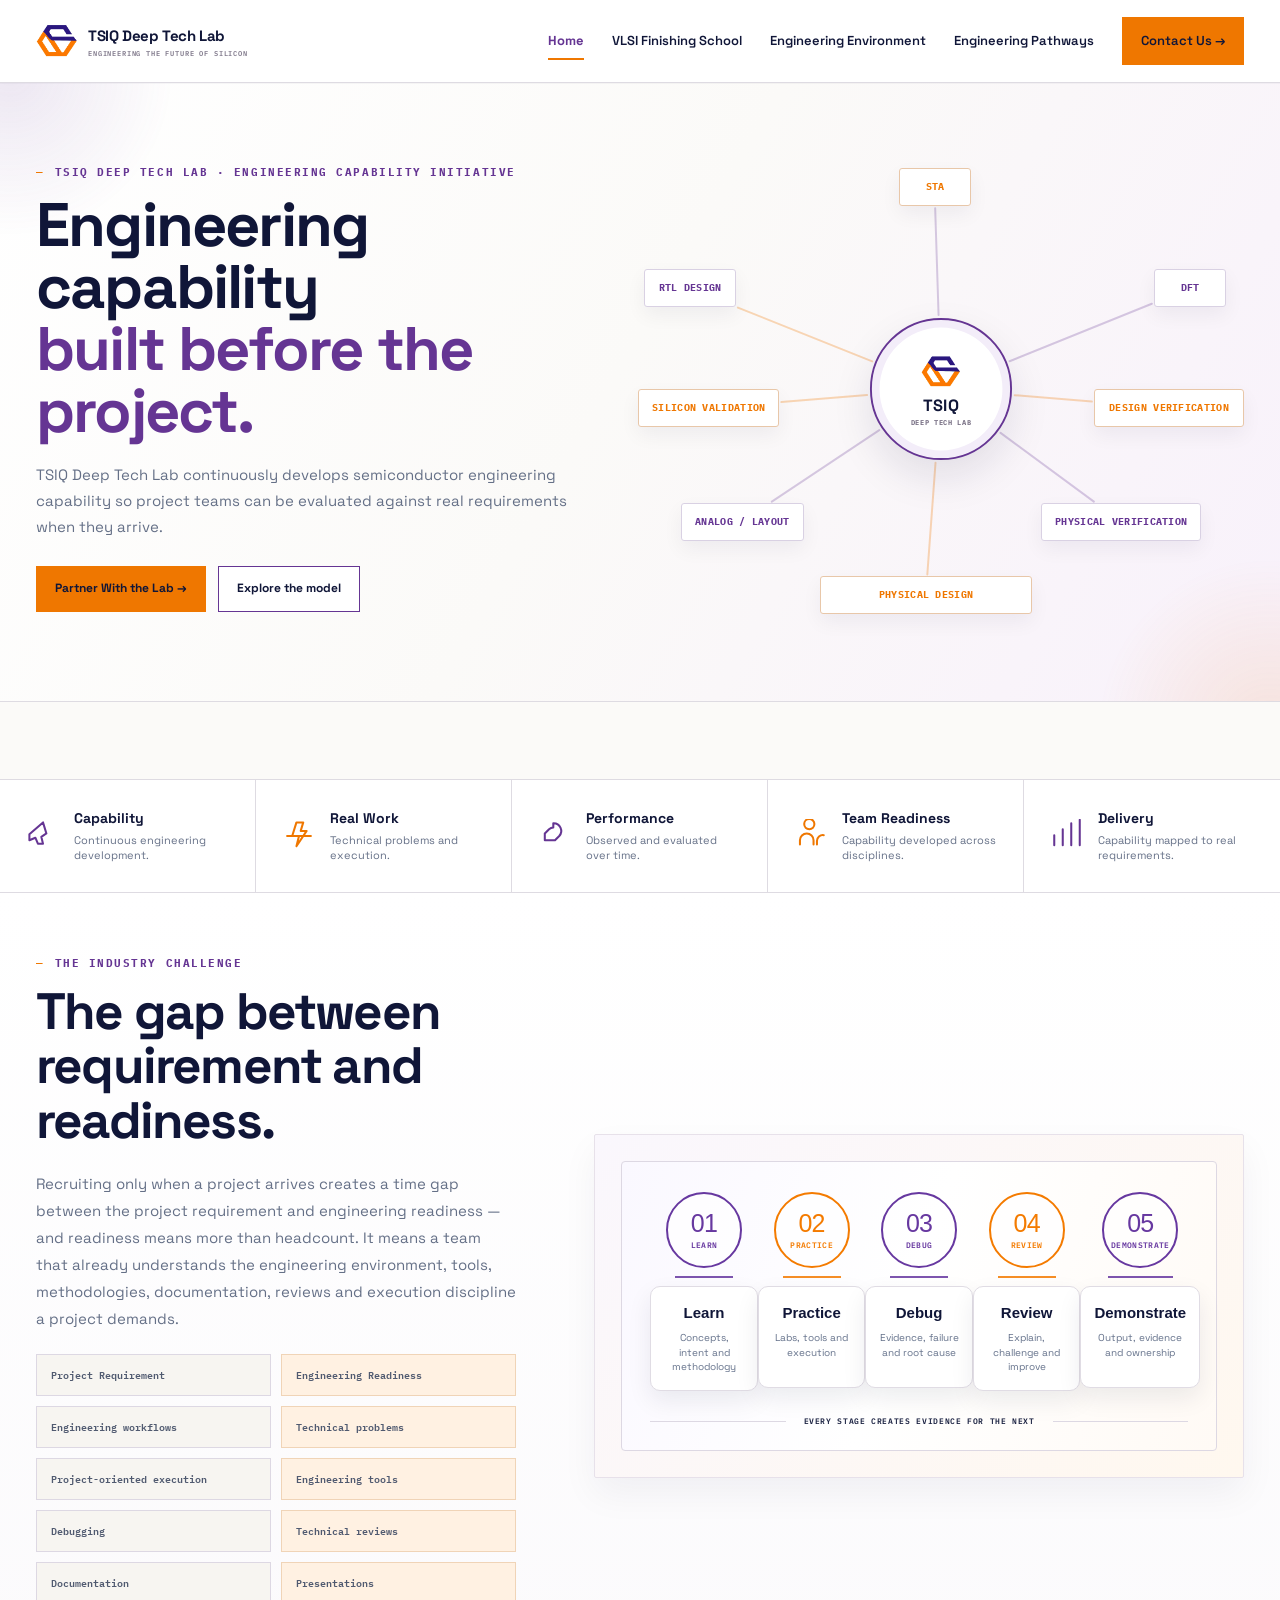
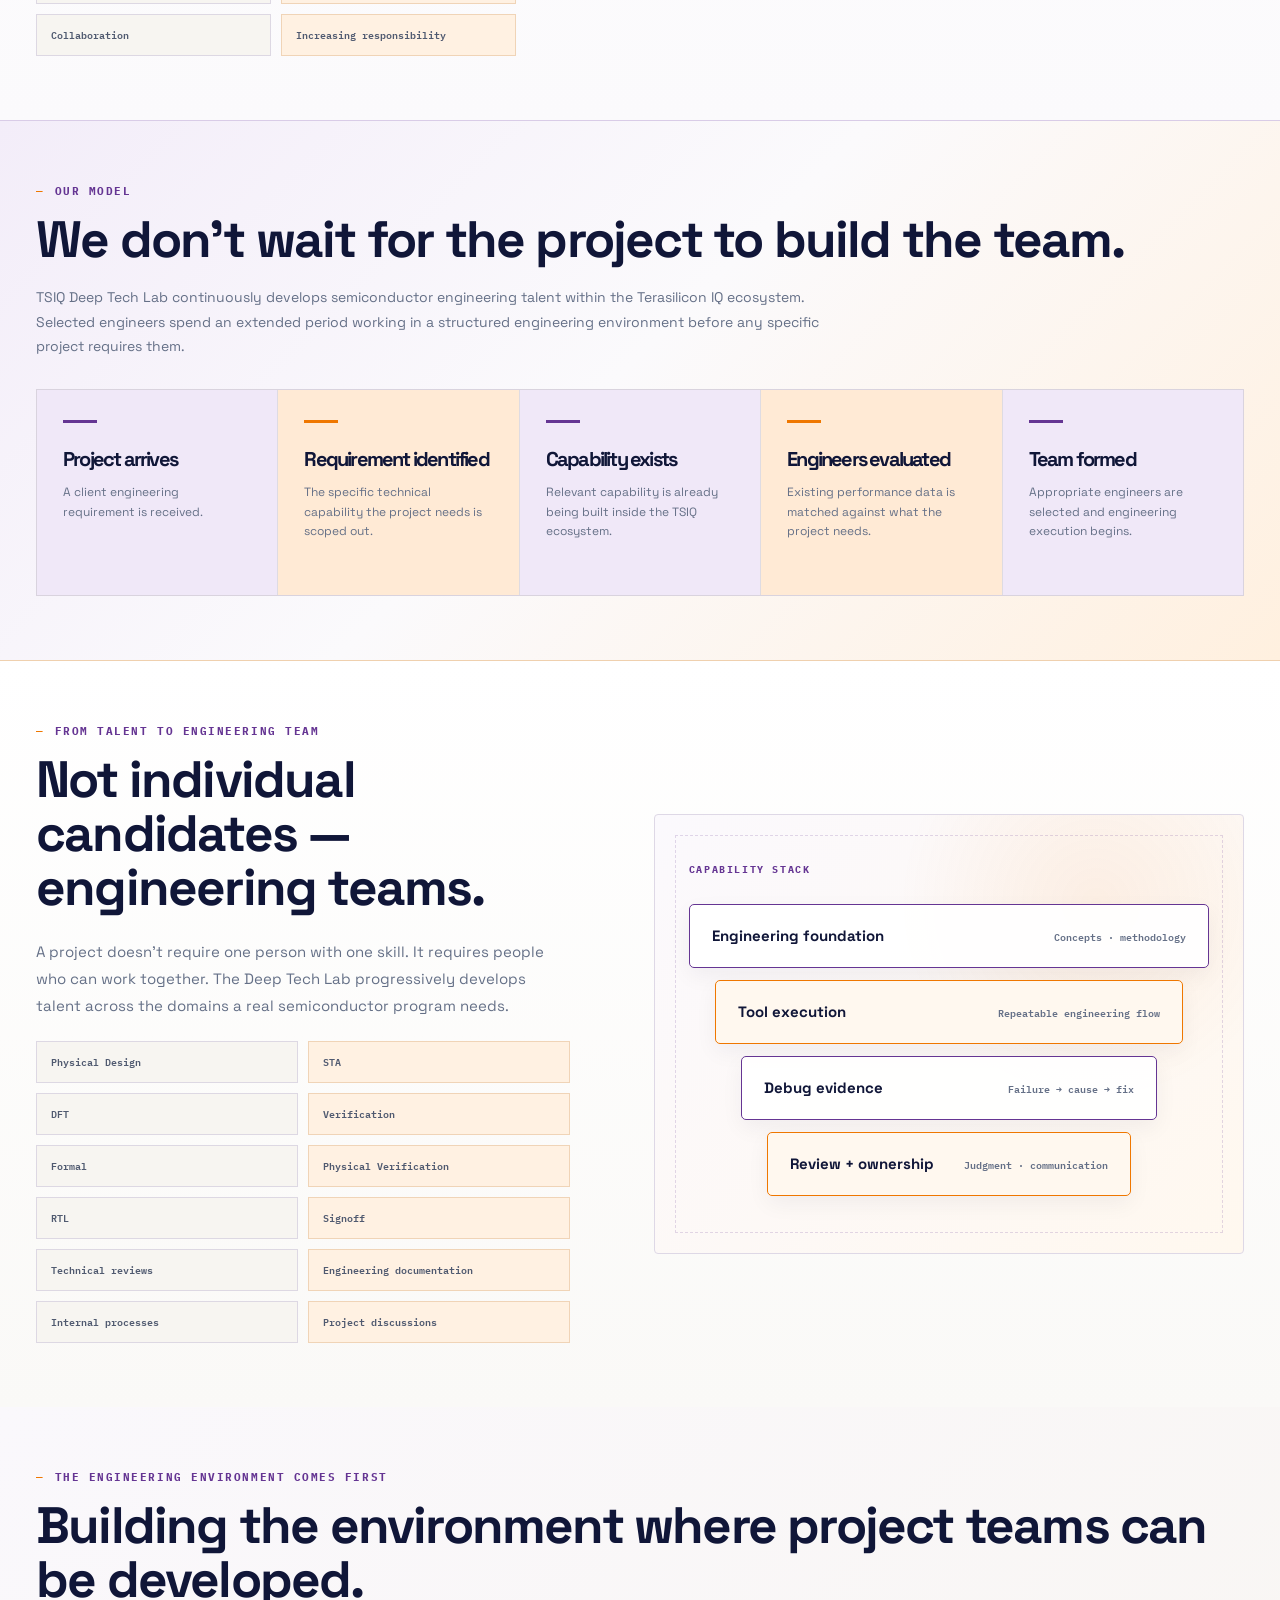
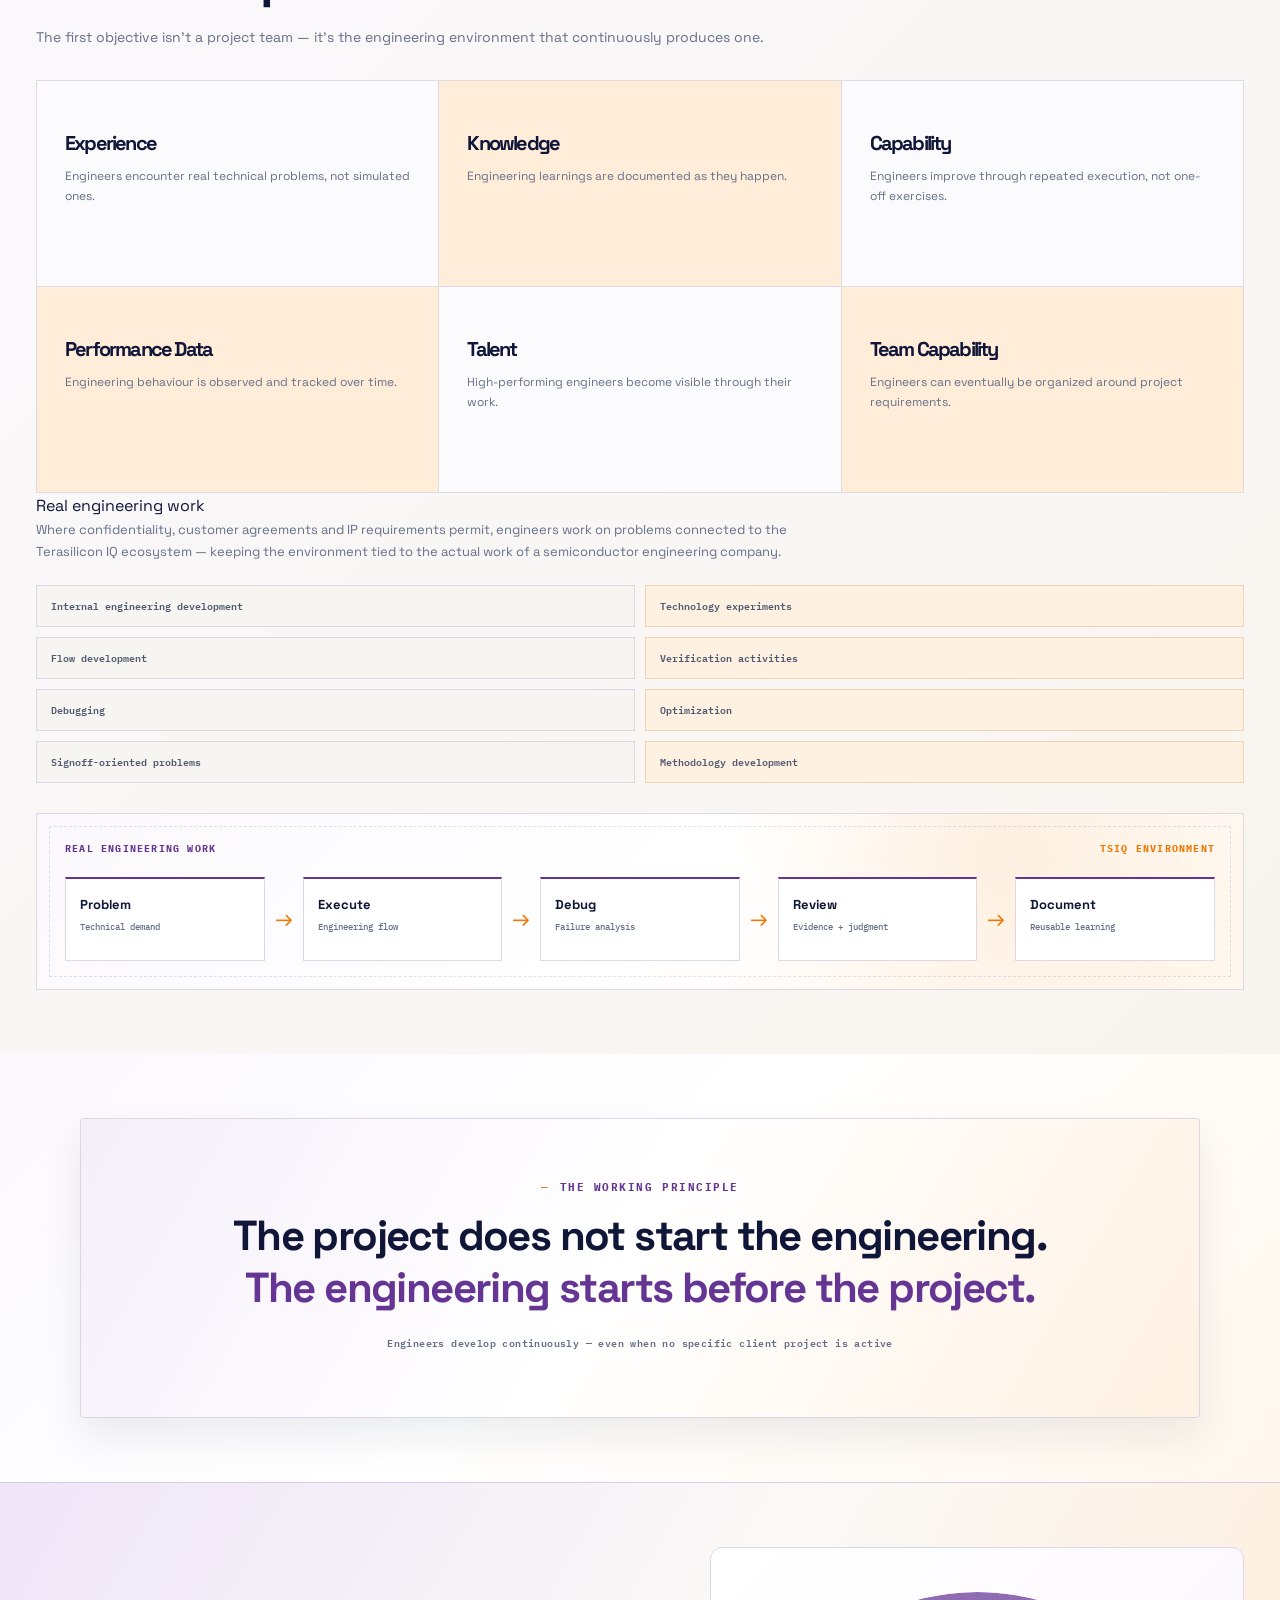
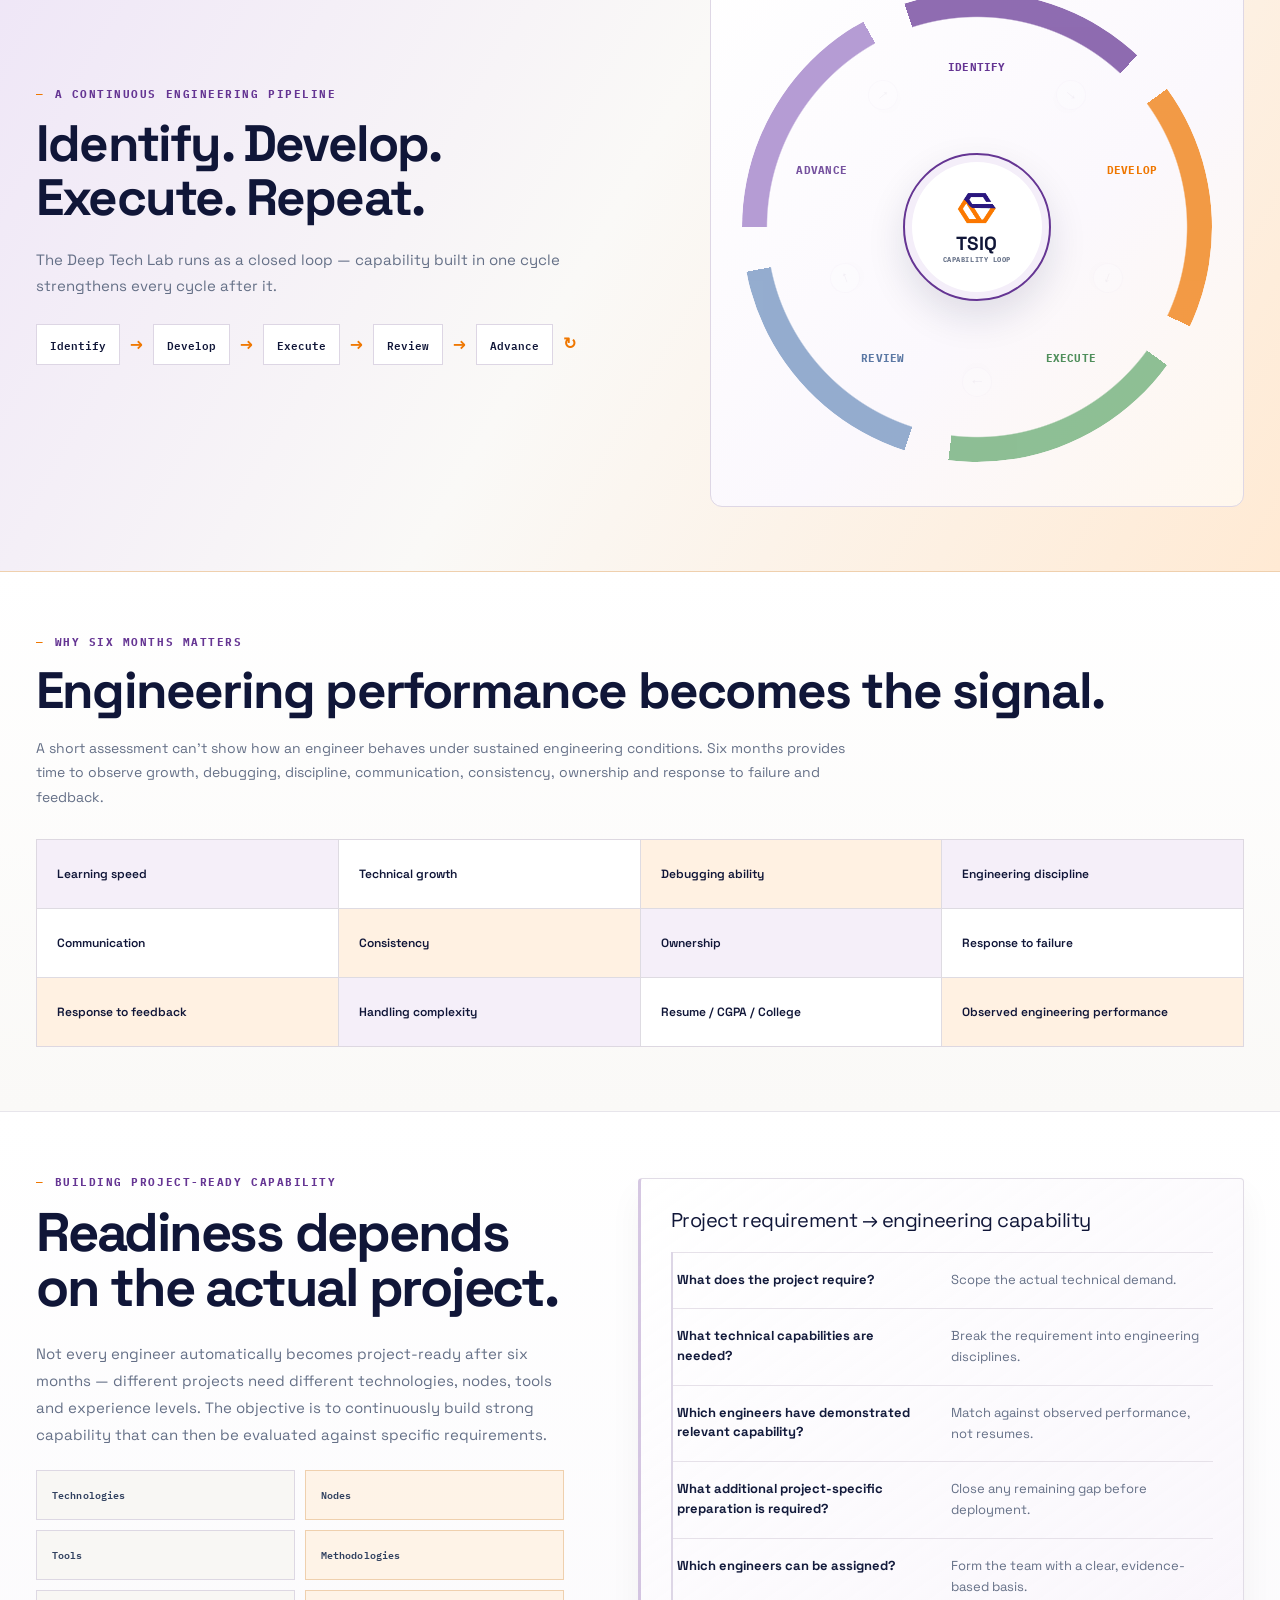
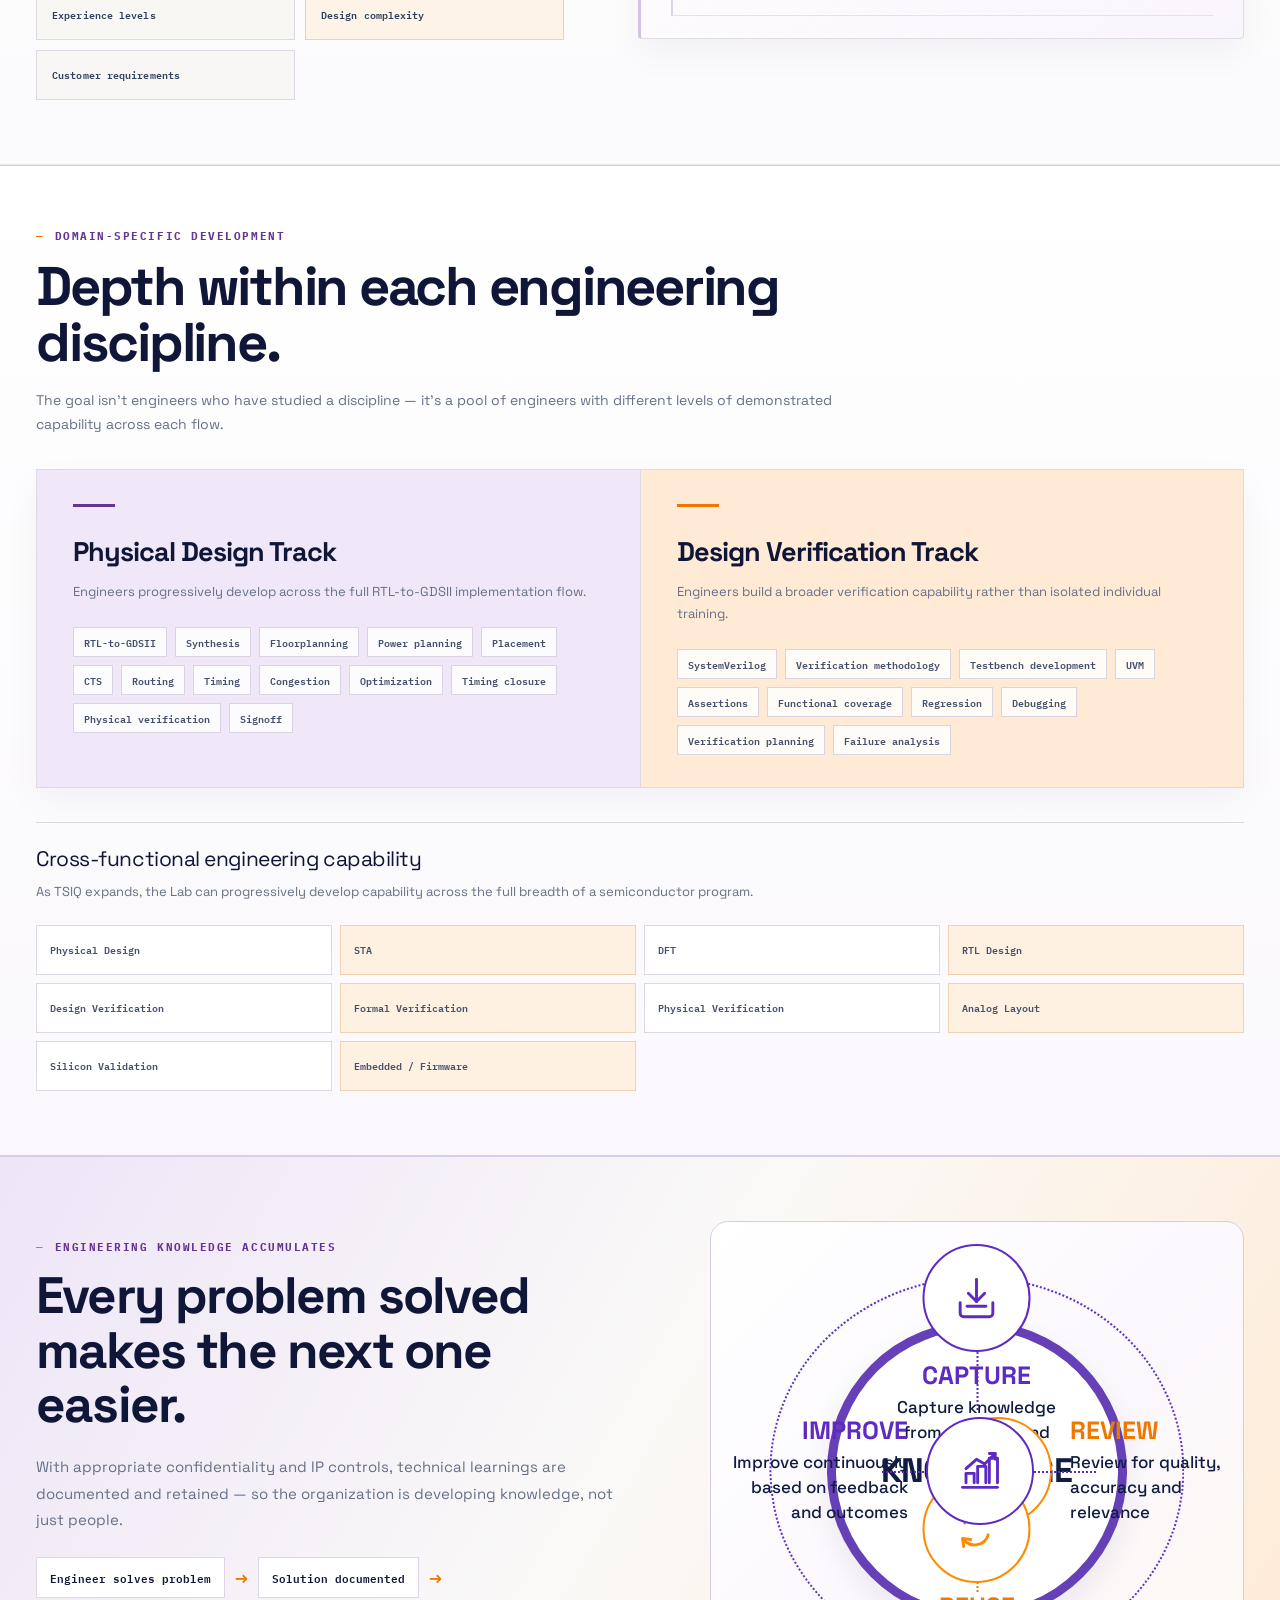
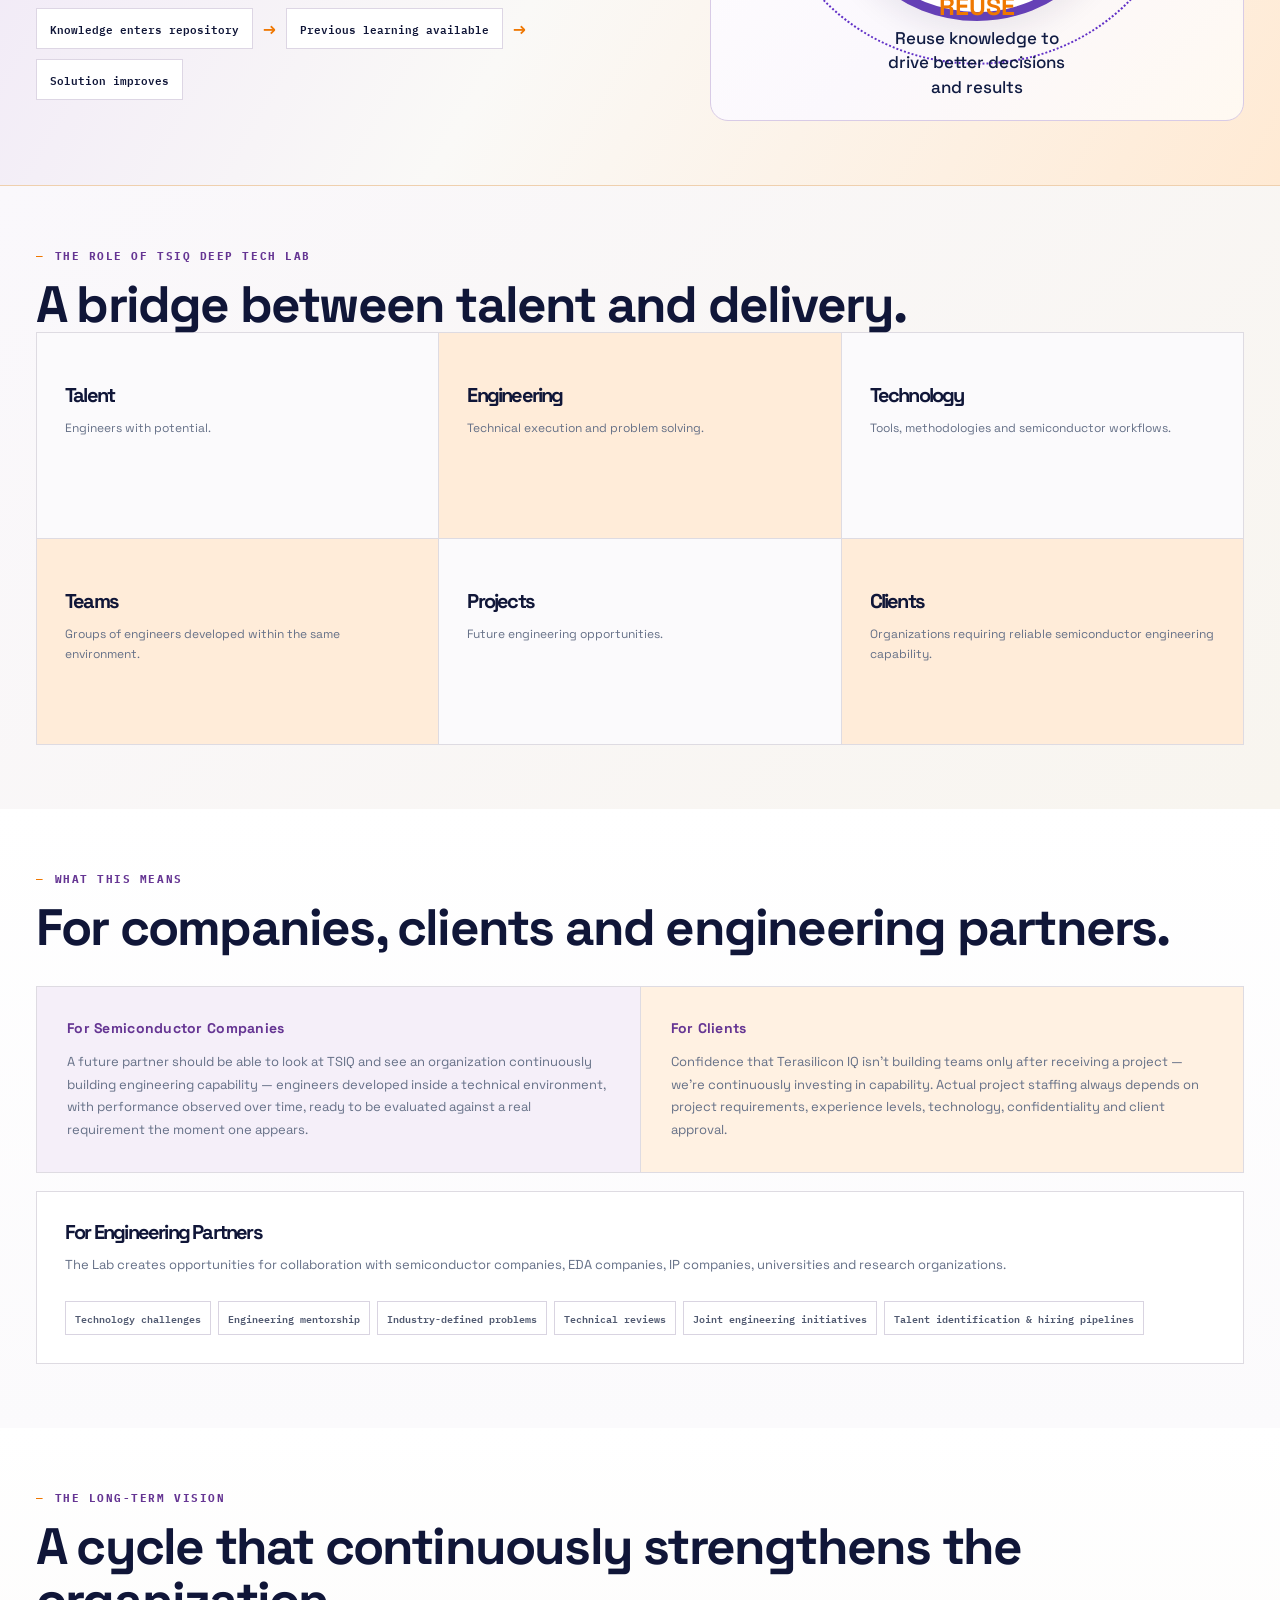
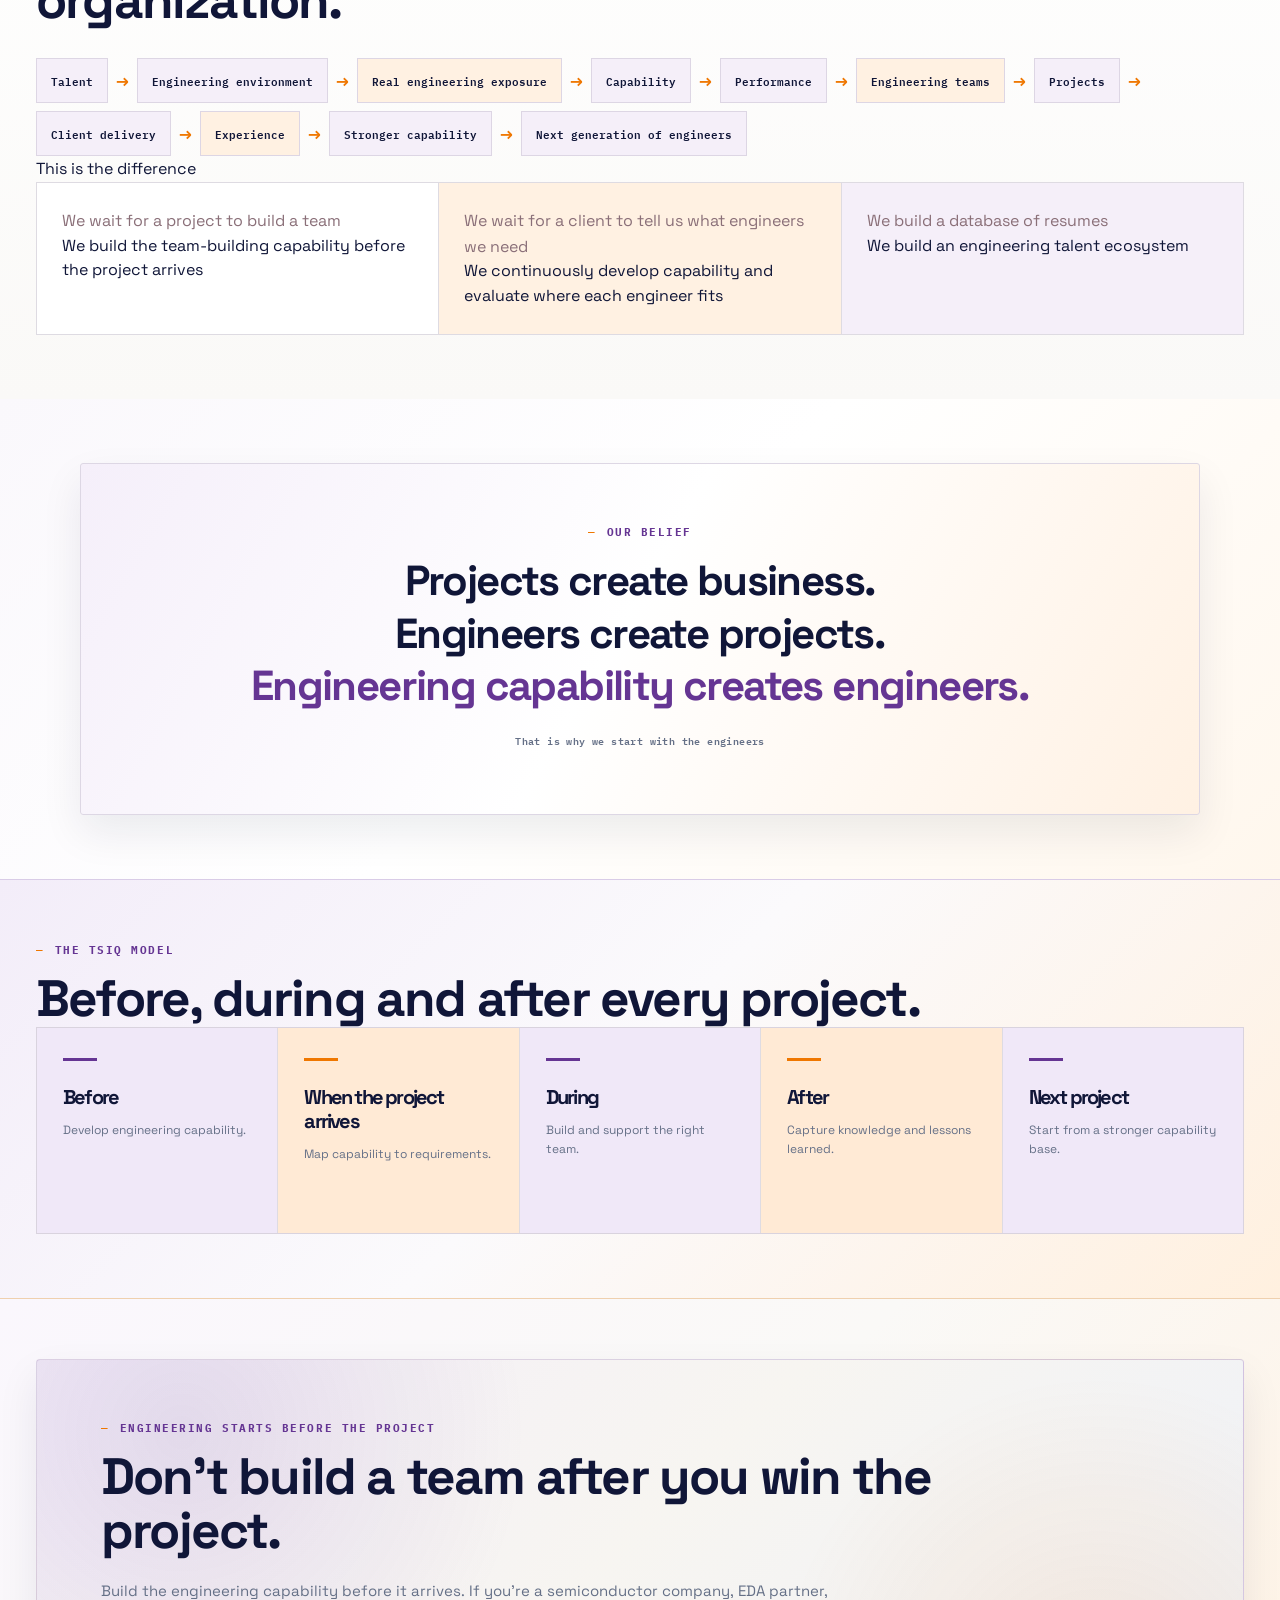
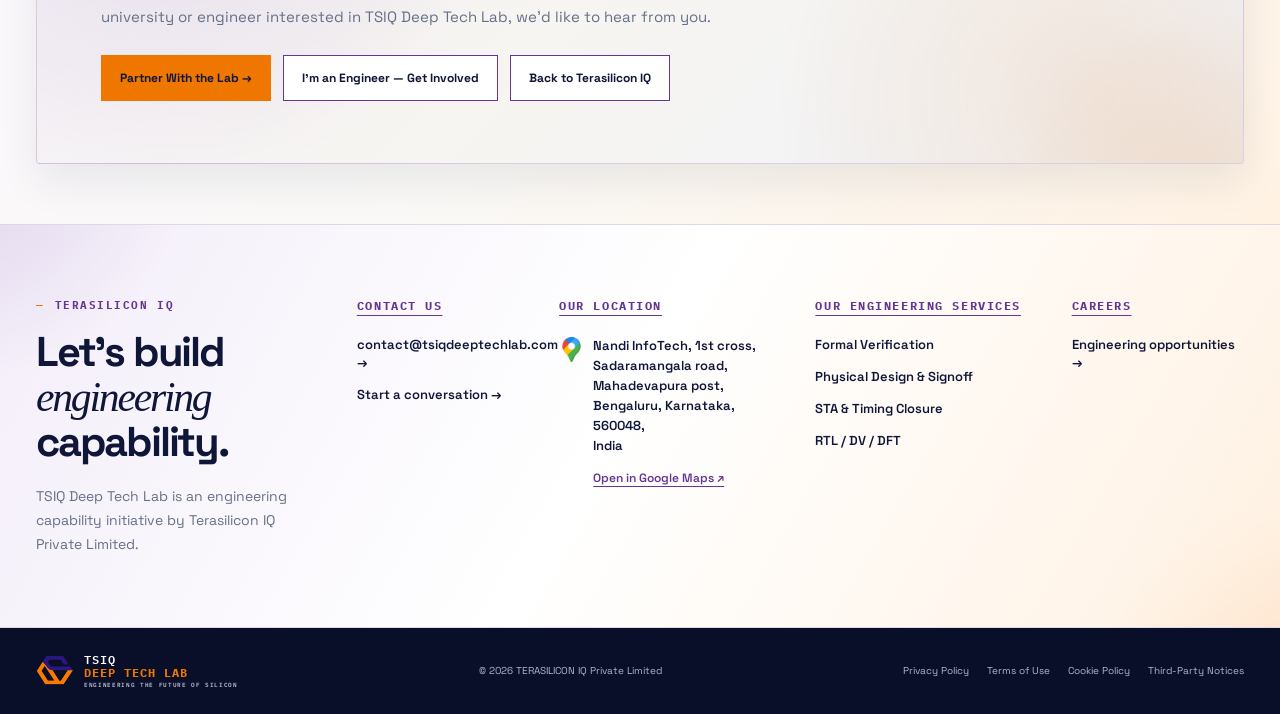
==== commit 7e8a3374: "v10" ====
--- a/index.html
+++ b/index.html
@@ -3,6 +3,8 @@
 <head>
 <meta charset="utf-8">
 <meta name="viewport" content="width=device-width, initial-scale=1">
+<link rel="icon" type="image/png" href="assets/terasilicon-iq-symbol.png">
+<link rel="apple-touch-icon" href="assets/terasilicon-iq-symbol.png">
 <meta name="theme-color" content="#101638">
 <meta name="description" content="TSIQ Deep Tech Lab — an engineering capability initiative by Terasilicon IQ Private Limited. Building semiconductor engineering teams before the project arrives.">
 <link rel="canonical" href="https://terasiliconiq.com/deep-tech-lab.html">
@@ -14,17 +16,58 @@
 <link rel="preconnect" href="https://fonts.googleapis.com">
 <link rel="preconnect" href="https://fonts.gstatic.com" crossorigin>
 <link href="https://fonts.googleapis.com/css2?family=IBM+Plex+Mono:wght@400;500;600;700&family=Space+Grotesk:wght@400;500;600;700&display=swap" rel="stylesheet">
-<link rel="icon" href="assets/terasilicon-iq-symbol.png" type="image/png">
 <link rel="stylesheet" href="css/style.css">
+<style>
+/* Header navigation */
+header .desktop-nav a,
+header .desktop-nav a:hover,
+header .desktop-nav a:focus,
+header .desktop-nav a:active {
+  text-decoration: none !important;
+}
+
+/* V10.29 visual spacing refinement: keep sections close enough to read as one continuous page. */
+:root {
+  --section-gap: clamp(56px, 6vw, 96px);
+}
+
+/* Remove accidental oversized gaps created by stacked section wrappers. */
+main > section {
+  margin-top: 0 !important;
+  margin-bottom: var(--section-gap) !important;
+}
+
+main > section + section {
+  margin-top: 0 !important;
+}
+
+/* Keep the belief/callout blocks visually connected to the preceding content. */
+.belief-section,
+.our-belief,
+.belief {
+  margin-top: 0 !important;
+}
+
+/* Prevent empty spacer elements from creating large blank bands. */
+.spacer,
+.section-spacer,
+.vertical-spacer {
+  height: 0 !important;
+  min-height: 0 !important;
+  margin: 0 !important;
+  padding: 0 !important;
+}
+
+</style>
 </head>
 <body>
 <header class="site-header">
 <div class="container nav">
 <a class="brand" href="https://terasiliconiq.com/" aria-label="Terasilicon IQ home"><img src="assets/terasilicon-iq-symbol.png" alt="Terasilicon IQ symbol"><span class="brand-wordmark"><strong>TSIQ Deep Tech Lab</strong><small>ENGINEERING THE FUTURE OF SILICON</small></span></a>
-<nav class="desktop-nav" aria-label="Primary navigation"><a class="active" href="#home">Home</a><a href="#program">Training Program</a><a href="#tracks">Training Tracks</a><a href="#environment">Engineering Environment</a><a class="nav-cta" href="https://terasiliconiq.com/contact.html#requirement-form">Contact Us →</a></nav>
+<nav class="desktop-nav" aria-label="Primary navigation"><a href="#home">Home</a><a href="#vlsi-finishing-school">VLSI Finishing School</a><a href="#environment">Engineering Environment</a><a href="#tracks">Engineering Pathways</a><a class="nav-cta" href="contact.html#requirement-form">Contact Us →</a></nav>
 <button class="menu-toggle" id="menu-toggle" type="button" aria-expanded="false" aria-controls="mobile-menu">Menu</button>
 </div>
-<nav class="mobile-menu" id="mobile-menu" aria-label="Mobile navigation"><a href="#home">Home</a><a href="#program">Training Program</a><a href="#tracks">Training Tracks</a><a href="#environment">Engineering Environment</a><a class="nav-cta" href="https://terasiliconiq.com/contact.html#requirement-form">Contact Us →</a></nav>
+<nav class="mobile-menu" id="mobile-menu" aria-label="Mobile navigation"><a href="#home">Home</a><a href="#vlsi-finishing-school">VLSI Finishing School</a><a href="#environment">Engineering Environment</a><a href="#tracks">Engineering Pathways</a><a class="nav-cta" href="contact.html#requirement-form">Contact Us →</a></nav>
 </header>
 <main>
 <section class="chip-hero" id="home" aria-labelledby="lab-hero-title">
@@ -34,8 +77,8 @@
     <h1 id="lab-hero-title">Engineering capability<br><span>built before the project.</span></h1>
     <p>TSIQ Deep Tech Lab continuously develops semiconductor engineering capability so project teams can be evaluated against real requirements when they arrive.</p>
     <div class="hero-actions">
-      <a class="button button-primary" href="https://terasiliconiq.com/contact.html#requirement-form">Partner With the Lab →</a>
-      <a class="button button-secondary" href="#program">Explore the model</a>
+      <a class="button button-primary" href="contact.html#requirement-form">Partner With the Lab →</a>
+      <a class="button button-secondary" href="#vlsi-finishing-school">Explore the model</a>
     </div>
   </div>
   <div class="chip-stage" aria-label="TSIQ engineering capability animation">
@@ -55,7 +98,38 @@
 
 <section class="value-strip" aria-label="Deep Tech Lab model"><article class="value-block"><img src="assets/icons/structured.svg" alt=""><div><strong>Capability</strong><p>Continuous engineering development.</p></div></article><article class="value-block"><img src="assets/icons/hands-on.svg" alt=""><div><strong>Real Work</strong><p>Technical problems and execution.</p></div></article><article class="value-block"><img src="assets/icons/practical.svg" alt=""><div><strong>Performance</strong><p>Observed and evaluated over time.</p></div></article><article class="value-block"><img src="assets/icons/mentoring.svg" alt=""><div><strong>Team Readiness</strong><p>Capability developed across disciplines.</p></div></article><article class="value-block"><img src="assets/icons/outcome.svg" alt=""><div><strong>Delivery</strong><p>Capability mapped to real requirements.</p></div></article></section>
 
-<section class="split-section" id="program"><div class="container split-grid"><div class="split-copy"><div class="eyebrow">THE INDUSTRY CHALLENGE</div><h2>The gap between requirement and readiness.</h2><p>Recruiting only when a project arrives creates a time gap between the project requirement and engineering readiness — and readiness means more than headcount. It means a team that already understands the engineering environment, tools, methodologies, documentation, reviews and execution discipline a project demands.</p><div class="tag-grid"><span>Project Requirement</span><span>Engineering Readiness</span><span>Engineering workflows</span><span>Technical problems</span><span>Project-oriented execution</span><span>Engineering tools</span><span>Debugging</span><span>Technical reviews</span><span>Documentation</span><span>Presentations</span><span>Collaboration</span><span>Increasing responsibility</span></div></div><div class="split-art journey-art"><img src="assets/images/training-journey.svg" alt="Continuous engineering development journey"></div></div></section>
+<section class="split-section" id="vlsi-finishing-school"><div class="container split-grid"><div class="split-copy"><div class="eyebrow">THE INDUSTRY CHALLENGE</div><h2>The gap between requirement and readiness.</h2><p>Recruiting only when a project arrives creates a time gap between the project requirement and engineering readiness — and readiness means more than headcount. It means a team that already understands the engineering environment, tools, methodologies, documentation, reviews and execution discipline a project demands.</p><div class="tag-grid"><span>Project Requirement</span><span>Engineering Readiness</span><span>Engineering workflows</span><span>Technical problems</span><span>Project-oriented execution</span><span>Engineering tools</span><span>Debugging</span><span>Technical reviews</span><span>Documentation</span><span>Presentations</span><span>Collaboration</span><span>Increasing responsibility</span></div></div><div class="split-art journey-art" aria-label="Continuous engineering development journey">
+  <div class="journey-css">
+    <div class="journey-track">
+      <div class="journey-stage stage-purple">
+        <div class="journey-node"><strong>01</strong><small>LEARN</small></div>
+        <div class="journey-connector"></div>
+        <div class="journey-card"><h4>Learn</h4><p>Concepts, intent and methodology</p></div>
+      </div>
+      <div class="journey-stage stage-orange">
+        <div class="journey-node"><strong>02</strong><small>PRACTICE</small></div>
+        <div class="journey-connector"></div>
+        <div class="journey-card"><h4>Practice</h4><p>Labs, tools and execution</p></div>
+      </div>
+      <div class="journey-stage stage-purple">
+        <div class="journey-node"><strong>03</strong><small>DEBUG</small></div>
+        <div class="journey-connector"></div>
+        <div class="journey-card"><h4>Debug</h4><p>Evidence, failure and root cause</p></div>
+      </div>
+      <div class="journey-stage stage-orange">
+        <div class="journey-node"><strong>04</strong><small>REVIEW</small></div>
+        <div class="journey-connector"></div>
+        <div class="journey-card"><h4>Review</h4><p>Explain, challenge and improve</p></div>
+      </div>
+      <div class="journey-stage stage-purple">
+        <div class="journey-node"><strong>05</strong><small>DEMONSTRATE</small></div>
+        <div class="journey-connector"></div>
+        <div class="journey-card"><h4>Demonstrate</h4><p>Output, evidence and ownership</p></div>
+      </div>
+    </div>
+    <div class="journey-footer"><span></span><b>EVERY STAGE CREATES EVIDENCE FOR THE NEXT</b><span></span></div>
+  </div>
+</div></div></section>
 
 <section class="model-section"><div class="container"><div class="section-heading"><div><div class="eyebrow">OUR MODEL</div><h2>We don't wait for the project to build the team.</h2></div><p>TSIQ Deep Tech Lab continuously develops semiconductor engineering talent within the Terasilicon IQ ecosystem. Selected engineers spend an extended period working in a structured engineering environment before any specific project requires them.</p></div><div class="model-grid"><article class="model-card"><h3>Project arrives</h3><p>A client engineering requirement is received.</p></article><article class="model-card"><h3>Requirement identified</h3><p>The specific technical capability the project needs is scoped out.</p></article><article class="model-card"><h3>Capability exists</h3><p>Relevant capability is already being built inside the TSIQ ecosystem.</p></article><article class="model-card"><h3>Engineers evaluated</h3><p>Existing performance data is matched against what the project needs.</p></article><article class="model-card"><h3>Team formed</h3><p>Appropriate engineers are selected and engineering execution begins.</p></article></div></div></section>
 
@@ -90,9 +164,26 @@
 <section class="tracks-section" id="tracks"><div class="container"><div class="section-heading"><div><div class="eyebrow">DOMAIN-SPECIFIC DEVELOPMENT</div><h2>Depth within each engineering discipline.</h2></div><p>The goal isn't engineers who have studied a discipline — it's a pool of engineers with different levels of demonstrated capability across each flow.</p></div><div class="track-grid"><article class="track-card"><span>01</span><h3>Physical Design Track</h3><p>Engineers progressively develop across the full RTL-to-GDSII implementation flow.</p><div class="tag-row"><em>RTL-to-GDSII</em><em>Synthesis</em><em>Floorplanning</em><em>Power planning</em><em>Placement</em><em>CTS</em><em>Routing</em><em>Timing</em><em>Congestion</em><em>Optimization</em><em>Timing closure</em><em>Physical verification</em><em>Signoff</em></div></article><article class="track-card"><span>02</span><h3>Design Verification Track</h3><p>Engineers build a broader verification capability rather than isolated individual training.</p><div class="tag-row"><em>SystemVerilog</em><em>Verification methodology</em><em>Testbench development</em><em>UVM</em><em>Assertions</em><em>Functional coverage</em><em>Regression</em><em>Debugging</em><em>Verification planning</em><em>Failure analysis</em></div></article></div><div class="subhead">Cross-functional engineering capability</div><p class="section-note">As TSIQ expands, the Lab can progressively develop capability across the full breadth of a semiconductor program.</p><div class="tag-grid"><span>Physical Design</span><span>STA</span><span>DFT</span><span>RTL Design</span><span>Design Verification</span><span>Formal Verification</span><span>Physical Verification</span><span>Analog Layout</span><span>Silicon Validation</span><span>Embedded / Firmware</span></div></div></section>
 
 <section class="knowledge-section"><div class="container knowledge-grid"><div><div class="eyebrow">ENGINEERING KNOWLEDGE ACCUMULATES</div><h2>Every problem solved makes the next one easier.</h2><p>With appropriate confidentiality and IP controls, technical learnings are documented and retained — so the organization is developing knowledge, not just people.</p><div class="knowledge-flow"><span>Engineer solves problem</span><b>→</b><span>Solution documented</span><b>→</b><span>Knowledge enters repository</span><b>→</b><span>Previous learning available</span><b>→</b><span>Solution improves</span></div></div><div class="knowledge-art loop-visual knowledge-loop-visual" aria-label="Engineering knowledge reuse loop">
-  <div class="loop-ring ring-a"></div><div class="loop-ring ring-b"></div><div class="loop-ring ring-c"></div>
-  <div class="loop-core"><span>KNOWLEDGE</span><small>CAPTURE · REVIEW · REUSE</small></div>
-  <span class="loop-node node-a">CAPTURE</span><span class="loop-node node-b">REVIEW</span><span class="loop-node node-c">REUSE</span><span class="loop-node node-d">IMPROVE</span>
+  <div class="knowledge-orbit orbit-outer" aria-hidden="true"></div>
+  <div class="knowledge-orbit orbit-inner" aria-hidden="true"></div>
+  <div class="knowledge-core"><span>KNOWLEDGE</span></div>
+
+  <div class="knowledge-point point-capture">
+    <div class="knowledge-icon" aria-hidden="true"><svg viewBox="0 0 48 48"><path d="M24 8v19"/><path d="m17 20 7 7 7-7"/><path d="M10 28v9c0 1.7 1.3 3 3 3h22c1.7 0 3-1.3 3-3v-9"/><path d="M16 31h16"/></svg></div>
+    <div class="knowledge-copy"><strong>CAPTURE</strong><p>Capture knowledge<br>from projects and<br>experiences</p></div>
+  </div>
+  <div class="knowledge-point point-review">
+    <div class="knowledge-icon orange" aria-hidden="true"><svg viewBox="0 0 48 48"><circle cx="21" cy="21" r="11"/><path d="m29 29 10 10"/></svg></div>
+    <div class="knowledge-copy"><strong>REVIEW</strong><p>Review for quality,<br>accuracy and<br>relevance</p></div>
+  </div>
+  <div class="knowledge-point point-reuse">
+    <div class="knowledge-icon orange" aria-hidden="true"><svg viewBox="0 0 48 48"><path d="M14 19a12 12 0 0 1 21-4"/><path d="m35 9 1 7-7-1"/><path d="M34 29a12 12 0 0 1-21 4"/><path d="m13 39-1-7 7 1"/></svg></div>
+    <div class="knowledge-copy"><strong>REUSE</strong><p>Reuse knowledge to<br>drive better decisions<br>and results</p></div>
+  </div>
+  <div class="knowledge-point point-improve">
+    <div class="knowledge-icon" aria-hidden="true"><svg viewBox="0 0 48 48"><path d="M9 38h30"/><path d="M12 34V26h7v8"/><path d="M22 34V20h7v14"/><path d="M32 34V13h7v21"/><path d="m12 22 9-8 7 4 9-9"/><path d="M32 9h5v5"/></svg></div>
+    <div class="knowledge-copy"><strong>IMPROVE</strong><p>Improve continuously<br>based on feedback<br>and outcomes</p></div>
+  </div>
 </div></div></section>
 
 <section class="focus-section"><div class="container"><div class="center-head"><div class="eyebrow">THE ROLE OF TSIQ DEEP TECH LAB</div><h2>A bridge between talent and delivery.</h2></div><div class="focus-grid"><article><h3>Talent</h3><p>Engineers with potential.</p></article><article><h3>Engineering</h3><p>Technical execution and problem solving.</p></article><article><h3>Technology</h3><p>Tools, methodologies and semiconductor workflows.</p></article><article><h3>Teams</h3><p>Groups of engineers developed within the same environment.</p></article><article><h3>Projects</h3><p>Future engineering opportunities.</p></article><article><h3>Clients</h3><p>Organizations requiring reliable semiconductor engineering capability.</p></article></div></div></section>
@@ -105,10 +196,39 @@
 
 <section class="model-section"><div class="container"><div class="center-head"><div class="eyebrow">THE TSIQ MODEL</div><h2>Before, during and after every project.</h2></div><div class="model-grid"><article class="model-card"><h3>Before</h3><p>Develop engineering capability.</p></article><article class="model-card"><h3>When the project arrives</h3><p>Map capability to requirements.</p></article><article class="model-card"><h3>During</h3><p>Build and support the right team.</p></article><article class="model-card"><h3>After</h3><p>Capture knowledge and lessons learned.</p></article><article class="model-card"><h3>Next project</h3><p>Start from a stronger capability base.</p></article></div></div></section>
 
-<section class="cta-section"><div class="container"><div class="cta-card"><div class="eyebrow">ENGINEERING STARTS BEFORE THE PROJECT</div><h2>Don't build a team after you win the project.</h2><p>Build the engineering capability before it arrives. If you're a semiconductor company, EDA partner, university or engineer interested in TSIQ Deep Tech Lab, we'd like to hear from you.</p><div class="hero-actions"><a class="button button-primary" href="https://terasiliconiq.com/contact.html#requirement-form">Partner With the Lab →</a><a class="button button-secondary" href="mailto:hr@terasiliconiq.com?subject=TSIQ%20Deep%20Tech%20Lab%20-%20Engineer%20Interest">I'm an Engineer — Get Involved</a><a class="button button-secondary" href="https://terasiliconiq.com/">Back to Terasilicon IQ</a></div></div></div></section>
+<section class="cta-section"><div class="container"><div class="cta-card"><div class="eyebrow">ENGINEERING STARTS BEFORE THE PROJECT</div><h2>Don't build a team after you win the project.</h2><p>Build the engineering capability before it arrives. If you're a semiconductor company, EDA partner, university or engineer interested in TSIQ Deep Tech Lab, we'd like to hear from you.</p><div class="hero-actions"><a class="button button-primary" href="contact.html#requirement-form">Partner With the Lab →</a><a class="button button-secondary" href="contact.html#requirement-form">I'm an Engineer — Get Involved</a><a class="button button-secondary" href="https://terasiliconiq.com/">Back to Terasilicon IQ</a></div></div></div></section>
 </main>
 
-<section class="contact-details"><div class="container footer-grid"><div class="contact-intro"><div class="eyebrow">TERASILICON IQ</div><h2>Let's build <i>engineering</i> capability.</h2><p>TSIQ Deep Tech Lab is an engineering capability initiative by Terasilicon IQ Private Limited.</p></div><div><h3>Company</h3><a href="https://terasiliconiq.com/">Home</a><a href="https://terasiliconiq.com/#capabilities">Capabilities</a><a href="https://terasiliconiq.com/#about">About</a><a href="https://terasiliconiq.com/contact.html">Contact</a></div><div><h3>Deep Tech Lab</h3><a href="#program">Training Program</a><a href="#tracks">Training Tracks</a><a href="#environment">Engineering Environment</a><a href="#home">Our Model</a></div><div><h3>Engineering</h3><a href="https://terasiliconiq.com/formal-verification.html">Formal Verification</a><a href="https://terasiliconiq.com/physical-design-signoff.html">Physical Design</a><a href="https://terasiliconiq.com/sta-timing-closure.html">STA &amp; Timing</a><a href="https://terasiliconiq.com/rtl-dv-dft.html">RTL / DV / DFT</a></div><div><h3>Contact</h3><a class="mail-link" href="mailto:hr@terasiliconiq.com"><img src="assets/mail-logo.png" alt="">hr@terasiliconiq.com</a><a class="location-link" href="https://www.google.com/maps/search/?api=1&query=Bengaluru%2C%20Karnataka%2C%20India"><img src="assets/maps-logo.png" alt="">Bengaluru, Karnataka, India</a></div></div></section>
-<footer class="site-footer"><div class="container footer-bottom"><a class="site-brand" href="https://terasiliconiq.com/"><img src="assets/terasilicon-iq-symbol.png" alt="Terasilicon IQ"><span>TERASILICON <b>IQ</b><small>ENGINEERING THE FUTURE OF SILICON</small></span></a><p>© 2026 TERASILICON IQ Private Limited</p><div><a href="https://terasiliconiq.com/privacy-policy.html">Privacy Policy</a><a href="https://terasiliconiq.com/terms-of-use.html">Terms of Use</a><a href="https://terasiliconiq.com/cookie-policy.html">Cookie Policy</a><a href="https://terasiliconiq.com/third-party-notices.txt">Third-Party Notices</a></div></div></footer>
+<section class="contact-details">
+  <div class="container footer-grid">
+    <div class="contact-intro">
+      <div class="eyebrow">TERASILICON IQ</div>
+      <h2>Let’s build <i>engineering</i> capability.</h2>
+      <p>TSIQ Deep Tech Lab is an engineering capability initiative by Terasilicon IQ Private Limited.</p>
+    </div>
+    <div>
+      <h3>Contact us</h3>
+      <a href="mailto:contact@tsiqdeeptechlab.com">contact@tsiqdeeptechlab.com →</a>
+      <a href="contact.html#requirement-form">Start a conversation →</a>
+    </div>
+    <div>
+      <h3>Our location</h3>
+      <a class="footer-location" href="https://www.google.com/maps/search/?api=1&query=Nandi%20InfoTech%2C%201st%20cross%2C%20Sadaramangala%20road%2C%20Mahadevapura%20post%2C%20Bengaluru%2C%20Karnataka%2C%20560048%2C%20India" target="_blank" rel="noopener"><img src="assets/maps-logo.png" alt="Google Maps"> <span>Nandi InfoTech, 1st cross,<br>Sadaramangala road,<br>Mahadevapura post,<br>Bengaluru, Karnataka, 560048,<br>India</span></a>
+      <a class="footer-map-link" href="https://www.google.com/maps/search/?api=1&query=Nandi%20InfoTech%2C%201st%20cross%2C%20Sadaramangala%20road%2C%20Mahadevapura%20post%2C%20Bengaluru%2C%20Karnataka%2C%20560048%2C%20India" target="_blank" rel="noopener">Open in Google Maps ↗</a>
+    </div>
+    <div>
+      <h3>Our Engineering Services</h3>
+      <a href="https://terasiliconiq.com/formal-verification.html">Formal Verification</a>
+      <a href="https://terasiliconiq.com/physical-design-signoff.html">Physical Design &amp; Signoff</a>
+      <a href="https://terasiliconiq.com/sta-timing-closure.html">STA &amp; Timing Closure</a>
+      <a href="https://terasiliconiq.com/rtl-dv-dft.html">RTL / DV / DFT</a>
+    </div>
+    <div>
+      <h3>Careers</h3>
+      <a href="mailto:contact@tsiqdeeptechlab.com?subject=Engineering%20Career%20Interest">Engineering opportunities →</a>
+    </div>
+  </div>
+</section>
+<footer class="site-footer"><div class="container footer-bottom"><a class="site-brand" href="https://terasiliconiq.com/"><img src="assets/terasilicon-iq-symbol.png" alt="Terasilicon IQ"><span>TSIQ <b>DEEP TECH LAB</b><small>ENGINEERING THE FUTURE OF SILICON</small></span></a><p>© 2026 TERASILICON IQ Private Limited</p><div><a href="https://terasiliconiq.com/privacy-policy.html">Privacy Policy</a><a href="https://terasiliconiq.com/terms-of-use.html">Terms of Use</a><a href="https://terasiliconiq.com/cookie-policy.html">Cookie Policy</a><a href="https://terasiliconiq.com/third-party-notices.txt">Third-Party Notices</a></div></div></footer>
 <script src="js/script.js" defer></script>
 </body></html>
--- a/css/style.css
+++ b/css/style.css
@@ -1,6 +1,8 @@
 :root{--paper:#f7f5f1;--white:#fff;--ink:#101638;--muted:#657087;--line:#dedbe2;--purple:#653593;--purple-soft:#f3edf9;--orange:#ef7700;--orange-soft:#fff1e2;--violet-soft:#f5eff9;--max:1240px;--shadow:0 18px 42px rgba(16,22,56,.08)}
 *{box-sizing:border-box;margin:0;padding:0}html{scroll-behavior:smooth;scroll-padding-top:90px}body{background:var(--paper);color:var(--ink);font-family:"Space Grotesk",Arial,sans-serif;line-height:1.6;overflow-x:hidden}img{display:block;max-width:100%;height:auto}a{color:inherit;text-decoration:none}button{font:inherit}.container{width:min(var(--max),calc(100% - 64px));margin:0 auto}
-.site-header{position:sticky;top:0;z-index:1000;background:rgba(255,255,255,.96);border-bottom:1px solid var(--line);backdrop-filter:blur(12px)}.nav{min-height:82px;display:flex;align-items:center;justify-content:space-between;gap:28px}.brand{display:inline-flex;align-items:center;gap:10px;min-width:250px}.brand img{width:42px;height:42px;object-fit:contain}.brand-wordmark{display:grid;gap:2px}.brand-wordmark strong{font-size:15px;letter-spacing:-.4px}.brand-wordmark small{font:600 7px/1.2 "IBM Plex Mono",monospace;letter-spacing:.12em;color:#817a8c}.desktop-nav{display:flex;align-items:center;gap:28px;font-size:13px;font-weight:600}.desktop-nav a{position:relative}.desktop-nav a:not(.nav-cta)::after{position:absolute;left:0;right:0;bottom:-9px;height:2px;background:var(--orange);content:"";transform:scaleX(0);transition:transform .2s ease}.desktop-nav a:hover::after,.desktop-nav a.active:not(.nav-cta)::after{transform:scaleX(1)}.desktop-nav a:hover,.desktop-nav a.active{color:var(--purple)}.nav-cta{padding:13px 18px;background:var(--orange);border:1px solid var(--orange);color:#101638!important}.menu-toggle{display:none;border:1px solid var(--line);background:#fff;padding:9px 12px;color:var(--ink)}.mobile-menu{display:none}
+.site-header{position:sticky;top:0;z-index:1000;background:rgba(255,255,255,.96);border-bottom:1px solid var(--line);backdrop-filter:blur(12px)}.nav{min-height:82px;display:flex;align-items:center;justify-content:space-between;gap:28px}.brand{display:inline-flex;align-items:center;gap:10px;min-width:250px}.brand img{width:42px;height:42px;object-fit:contain}.brand-wordmark{display:grid;gap:2px}.brand-wordmark strong{font-size:15px;letter-spacing:-.4px}.brand-wordmark small{font:600 7px/1.2 "IBM Plex Mono",monospace;letter-spacing:.12em;color:#817a8c}.desktop-nav{display:flex;align-items:center;gap:28px;font-size:13px;font-weight:600}.desktop-nav a{position:relative}.desktop-nav a:not(.nav-cta)::after{position:absolute;left:0;right:0;bottom:-9px;height:2px;background:var(--orange);content:"";transform:scaleX(0);transition:transform .2s ease}.desktop-nav a:hover::after,.desktop-nav a.active:not(.nav-cta)::after{transform:scaleX(1)}
+.desktop-nav a.active:not(.nav-cta){font-weight:700}
+.desktop-nav a:focus-visible::after{transform:scaleX(1)}.desktop-nav a:hover,.desktop-nav a.active{color:var(--purple)}.nav-cta{padding:13px 18px;background:var(--orange);border:1px solid var(--orange);color:#101638!important}.menu-toggle{display:none;border:1px solid var(--line);background:#fff;padding:9px 12px;color:var(--ink)}.mobile-menu{display:none}
 .eyebrow{margin-bottom:15px;color:var(--purple);font:700 11px/1.2 "IBM Plex Mono",monospace;letter-spacing:.14em;text-transform:uppercase}.eyebrow:before{content:"—";margin-right:10px;color:var(--orange)}h1,h2,h3{font-weight:700;letter-spacing:-1.8px}h1{font-size:clamp(46px,5.2vw,76px);line-height:1.02}h2{font-size:clamp(36px,4vw,56px);line-height:1.06}h3{font-size:20px;line-height:1.2}p{color:var(--muted)}.button{display:inline-flex;align-items:center;justify-content:center;min-height:46px;padding:0 18px;border:1px solid transparent;font-size:12px;font-weight:700;transition:transform .2s ease,background .2s ease,border-color .2s ease}.button:hover{transform:translateY(-2px)}.button-primary{background:var(--orange);border-color:var(--orange);color:var(--ink)}.button-primary:hover{background:#d96700;border-color:#d96700}.button-secondary{background:#fff;border-color:var(--purple);color:var(--ink)}.button-secondary:hover{background:var(--purple-soft)}
 /* CSS-only desktop hero: compact capability-chip animation */
 .chip-hero{position:relative;overflow:hidden;padding:54px 0 58px;background:linear-gradient(135deg,#fff 0%,#f7f5f1 52%,#f3edf9 100%);border-bottom:1px solid var(--line)}
@@ -20,6 +22,52 @@
 @media(prefers-reduced-motion:reduce){.chip-chip,.chip-core,.orbit-one,.orbit-two{animation:none}}
 .hero-actions{display:flex;gap:12px;flex-wrap:wrap;margin-top:26px}.value-strip{display:grid;grid-template-columns:repeat(5,1fr);background:#fff;border-bottom:1px solid var(--line)}.value-block{display:flex;gap:14px;align-items:center;min-height:126px;padding:24px;border-right:1px solid var(--line);transition:background .2s ease,transform .2s ease}.value-block:last-child{border-right:0}.value-block:hover{background:var(--purple-soft);transform:translateY(-2px)}.value-block:nth-child(even):hover{background:var(--orange-soft)}.value-block img{width:34px;height:34px;object-fit:contain}.value-block strong{display:block;font-size:14px}.value-block p{margin-top:3px;font-size:11px;line-height:1.45}
 .split-section{padding:96px 0;background:#fff}.split-grid{display:grid;grid-template-columns:minmax(0,.85fr) minmax(0,1.15fr);gap:62px;align-items:center}.split-copy>p{max-width:620px;margin-top:22px;font-size:15px;line-height:1.75}.tag-grid{display:grid;grid-template-columns:repeat(2,minmax(0,1fr));gap:8px;margin-top:28px}.tag-grid span{padding:10px 12px;background:var(--paper);border:1px solid #ddd8e3;color:#505a70;font:600 10px "IBM Plex Mono",monospace}.tag-grid span:nth-child(even){background:var(--orange-soft);border-color:#f0d4b7}.journey-art{padding:10px}.journey-art img{width:100%;max-width:760px;margin:auto}
+/* V10.29 responsive CSS training journey — no raster dependency */
+.journey-art{padding:0;display:flex;align-items:center;justify-content:center}
+.journey-css{width:100%;max-width:900px;padding:30px 28px 24px;border:1px solid #ddd8e3;border-radius:4px;background:linear-gradient(110deg,#faf8ff 0%,#fff 48%,#fffaf5 100%);box-sizing:border-box}
+.journey-track{display:grid;grid-template-columns:repeat(5,minmax(0,1fr));align-items:start;gap:0}
+.journey-stage{position:relative;display:grid;grid-template-rows:auto 18px auto;justify-items:center;min-width:0}
+.journey-node{width:76px;height:76px;border:2px solid currentColor;border-radius:50%;display:flex;flex-direction:column;align-items:center;justify-content:center;box-sizing:border-box;background:rgba(255,255,255,.72);line-height:1}
+.journey-node strong{font:500 25px/1 "Inter",Arial,sans-serif;letter-spacing:-.03em}
+.journey-node small{margin-top:5px;font:600 8px/1 "IBM Plex Mono",monospace;letter-spacing:.04em}
+.stage-purple{color:#6738a0}
+.stage-orange{color:#f47b00}
+.journey-connector{height:2px;width:54%;align-self:center;background:currentColor;opacity:.85}
+.journey-card{width:100%;min-height:102px;padding:17px 13px 15px;border:1px solid #e0dce4;border-radius:10px;background:#fff;box-shadow:0 10px 24px rgba(16,22,56,.08);box-sizing:border-box;text-align:center;color:var(--ink)}
+.journey-card h4{margin:0 0 9px;font:700 15px/1.2 "Inter",Arial,sans-serif}
+.journey-card p{margin:0;color:#65728b;font-size:10px;line-height:1.45}
+.journey-stage:not(:last-child)::after{content:"";position:absolute;top:38px;right:-1px;width:2px;height:0;background:transparent}
+.journey-footer{display:flex;align-items:center;gap:18px;margin-top:26px;color:#1b2242}
+.journey-footer span{height:1px;flex:1;background:#ddd8e3}
+.journey-footer b{font:600 8px/1.2 "IBM Plex Mono",monospace;letter-spacing:.08em;white-space:nowrap}
+
+@media(max-width:820px){
+  .journey-art{width:100%}
+  .journey-css{max-width:620px;padding:24px 20px 22px}
+  .journey-track{display:flex;flex-direction:column;align-items:stretch;gap:0}
+  .journey-stage{display:grid;grid-template-columns:70px 1fr;grid-template-rows:auto auto;column-gap:18px;align-items:center;justify-items:start;padding:0 0 18px;position:relative}
+  .journey-node{grid-column:1;grid-row:1 / span 2;width:64px;height:64px}
+  .journey-node strong{font-size:21px}
+  .journey-node small{font-size:7px}
+  .journey-connector{grid-column:1;grid-row:2;width:2px;height:18px;justify-self:center;align-self:end;margin-top:6px}
+  .journey-card{grid-column:2;grid-row:1 / span 2;min-height:78px;width:100%;padding:15px 16px;text-align:left}
+  .journey-card h4{font-size:14px;margin-bottom:6px}
+  .journey-card p{font-size:10px;line-height:1.45}
+  .journey-stage:last-child{padding-bottom:0}
+  .journey-footer{margin-top:22px;gap:10px}
+  .journey-footer b{font-size:7px;text-align:center;white-space:normal}
+}
+@media(max-width:480px){
+  .journey-css{padding:20px 14px 18px}
+  .journey-stage{grid-template-columns:60px 1fr;column-gap:13px;padding-bottom:15px}
+  .journey-node{width:58px;height:58px}
+  .journey-node strong{font-size:19px}
+  .journey-card{padding:13px 14px;min-height:72px}
+  .journey-card h4{font-size:13px}
+  .journey-card p{font-size:9px}
+  .journey-footer span{display:none}
+}
+
 .section-heading{display:grid;grid-template-columns:minmax(0,1.08fr) minmax(280px,.62fr);gap:56px;align-items:end;margin-bottom:38px}.section-heading>p{font-size:14px;line-height:1.7}.section-heading-tight{margin-bottom:32px}.centered{text-align:center}.centered>p{max-width:600px;margin:0 auto}.model-section{padding:88px 0;background:linear-gradient(135deg,#f7f2fb 0%,#fff 50%,#fff6eb 100%);border-top:1px solid var(--line);border-bottom:1px solid var(--line)}.model-grid{display:grid;grid-template-columns:repeat(5,1fr);border:1px solid var(--line);background:var(--line);gap:1px}.model-card{position:relative;min-height:250px;padding:25px 22px 30px;background:var(--violet-soft);transition:transform .22s ease,box-shadow .22s ease,background .22s ease}.model-card:nth-child(even){background:var(--orange-soft)}.model-card:hover{z-index:2;transform:translateY(-7px);box-shadow:var(--shadow);background:#fff}.step-number,.metric{display:inline-flex;align-items:center;justify-content:center;width:40px;height:40px;border:1px solid var(--purple);color:var(--purple);font:600 12px "IBM Plex Mono",monospace;background:#fff}.model-card:nth-child(even) .step-number,.metric.orange{border-color:var(--orange);color:var(--orange)}.model-card h3{margin-top:42px}.model-card p{margin-top:12px;font-size:12px;line-height:1.65;max-width:230px}
 .readiness-section{padding:94px 0;background:#fff}.readiness-grid{display:grid;grid-template-columns:minmax(0,.85fr) minmax(0,1.15fr);gap:70px;align-items:center}.readiness-copy>p{max-width:600px;margin-top:22px;font-size:15px;line-height:1.75}.compact{grid-template-columns:repeat(3,1fr)}.readiness-art{padding:12px}.readiness-art img{width:100%;max-width:640px;margin:auto}
 .focus-section{padding:94px 0;background:var(--paper)}.focus-grid{display:grid;grid-template-columns:repeat(3,1fr);border:1px solid var(--line);background:var(--line);gap:1px}.focus-grid article{min-height:235px;padding:28px 26px;background:#fff;transition:transform .2s ease,box-shadow .2s ease,background .2s ease}.focus-grid article:nth-child(2n){background:var(--orange-soft)}.focus-grid article:hover{z-index:1;transform:translateY(-5px);box-shadow:var(--shadow);background:#fff}.focus-grid h3{margin-top:34px}.focus-grid p{margin-top:12px;font-size:12px;line-height:1.65}
@@ -63,7 +111,7 @@
 .tag-grid{gap:10px;margin-top:30px}
 .tag-grid span{min-height:42px;display:flex;align-items:center;padding:10px 14px;line-height:1.35}
 .journey-art{padding:26px;border:1px solid #e7e1ea;background:linear-gradient(135deg,#faf7fd,#fff8ef);border-radius:2px;box-shadow:0 16px 36px rgba(16,22,56,.05)}
-.journey-art img{max-width:690px}
+.journey-art img{max-width:100%;display:block}
 .section-heading{margin-bottom:42px;gap:70px}
 .model-section{background:linear-gradient(135deg,#f8f3fb 0%,#fff 55%,#fff5e9 100%)}
 .model-grid{grid-template-columns:repeat(5,1fr);border-color:#d9d3de}
@@ -562,6 +610,13 @@
     min-height: 176px;
     padding: 20px 14px 22px;
   }
+
+  /* Five-step model grids should never leave an awkward empty half-card.
+     Let the final step span the full mobile width. */
+  .model-grid .model-card:last-child{
+    grid-column: 1 / -1;
+    min-height: 150px;
+  }
   .model-card h3,
   .focus-grid h3,
   .environment-grid h3{
@@ -614,3 +669,1040 @@
 .chip-chip::before{content:none!important;display:none!important;}
 @keyframes chipConnectorDraw24{to{stroke-dashoffset:0}}
 @media(prefers-reduced-motion:reduce){.chip-connectors line{animation:none!important;stroke-dashoffset:0}}
+
+/* V10.27 — preserve the card's own brand colour on hover/focus.
+   Do not replace the violet/orange/white surfaces with a generic blue highlight. */
+.includes-grid span:hover,
+.includes-grid span:focus-visible{
+  z-index:1;
+  transform:translateY(-3px);
+  color:var(--ink)!important;
+  background:#fff!important;
+  border-color:#d8d0e0;
+  box-shadow:0 10px 24px rgba(16,22,56,.08);
+  outline:none;
+}
+.includes-grid span:nth-child(3n):hover,
+.includes-grid span:nth-child(3n):focus-visible{
+  background:var(--orange-soft)!important;
+  border-color:#f0d4b7;
+}
+.includes-grid span:nth-child(3n+1):hover,
+.includes-grid span:nth-child(3n+1):focus-visible{
+  background:var(--violet-soft)!important;
+  border-color:#ddd1e8;
+}
+
+/* Keep the same interaction language for other alternating information grids. */
+.model-card:hover,
+.model-card:focus-within{background:var(--violet-soft);}
+.model-card:nth-child(even):hover,
+.model-card:nth-child(even):focus-within{background:var(--orange-soft);}
+.focus-grid article:hover,
+.focus-grid article:focus-within,
+.environment-grid article:hover,
+.environment-grid article:focus-within{background:#fff;}
+.focus-grid article:nth-child(2n):hover,
+.focus-grid article:nth-child(2n):focus-within,
+.environment-grid article:nth-child(2n):hover,
+.environment-grid article:nth-child(2n):focus-within{background:var(--orange-soft);}
+.track-card:hover,
+.track-card:focus-within{background:var(--violet-soft);}
+.track-card:nth-child(2n):hover,
+.track-card:nth-child(2n):focus-within{background:var(--orange-soft);}
+
+/* V10.28 — readiness/project section visual refinement */
+.readiness-project-section{
+  padding:78px 0 86px;
+  background:linear-gradient(135deg,#fff 0%,#fff 58%,#fbf8fd 100%);
+  border-top:1px solid rgba(222,219,226,.65);
+  border-bottom:1px solid rgba(222,219,226,.65);
+}
+.readiness-project-section .split-grid{
+  grid-template-columns:minmax(0,.94fr) minmax(0,1.06fr);
+  gap:64px;
+  align-items:start;
+}
+.readiness-project-section .split-copy:first-child{
+  padding-right:10px;
+}
+.readiness-project-section .split-copy:first-child h2{
+  max-width:650px;
+  font-size:clamp(48px,4.25vw,68px);
+  line-height:1.02;
+  letter-spacing:-2.25px;
+}
+.readiness-project-section .split-copy:first-child > p{
+  max-width:650px;
+  margin-top:24px;
+  font-size:15px;
+  line-height:1.8;
+}
+.readiness-project-section .tag-grid{
+  grid-template-columns:repeat(2,minmax(0,1fr));
+  gap:10px;
+  max-width:610px;
+  margin-top:30px;
+}
+.readiness-project-section .tag-grid span{
+  min-height:50px;
+  padding:13px 15px;
+  border-color:#ddd8e3;
+  background:rgba(247,245,241,.72);
+  color:#30405f;
+  font-size:10px;
+  letter-spacing:.01em;
+  transition:transform .2s ease,box-shadow .2s ease,background .2s ease,border-color .2s ease;
+}
+.readiness-project-section .tag-grid span:nth-child(even){
+  background:rgba(255,241,226,.78);
+  border-color:#efd0ae;
+}
+.readiness-project-section .tag-grid span:hover{
+  transform:translateY(-2px);
+  box-shadow:0 8px 20px rgba(16,22,56,.06);
+}
+.readiness-project-section .split-copy:nth-child(2){
+  margin-top:2px;
+  padding:28px 30px 22px 30px;
+  border:1px solid #e1dce6;
+  border-left:3px solid rgba(101,53,147,.26);
+  border-radius:4px;
+  background:linear-gradient(145deg,rgba(255,255,255,.96),rgba(248,244,251,.78));
+  box-shadow:0 16px 34px rgba(16,22,56,.045);
+}
+.readiness-project-section .subhead{
+  margin:0 0 18px;
+  color:var(--ink);
+  font-size:20px;
+  line-height:1.35;
+  letter-spacing:-.45px;
+}
+.readiness-project-section .stepper{
+  padding:0;
+  margin:0;
+}
+.readiness-project-section .step-row{
+  grid-template-columns:minmax(250px,.9fr) minmax(0,1.1fr);
+  gap:24px;
+  align-items:start;
+  padding:17px 4px;
+  border-bottom:1px solid #e6e1e9;
+}
+.readiness-project-section .step-row:first-child{
+  border-top:1px solid #e6e1e9;
+}
+.readiness-project-section .step-row b{
+  font-size:13px;
+  line-height:1.5;
+  color:#121a3b;
+}
+.readiness-project-section .step-row span{
+  font-size:13px;
+  line-height:1.6;
+  color:#657087;
+}
+
+@media(max-width:1100px){
+  .readiness-project-section .split-grid{
+    grid-template-columns:1fr;
+    gap:42px;
+  }
+  .readiness-project-section .split-copy:first-child h2{max-width:760px}
+  .readiness-project-section .split-copy:first-child > p{max-width:760px}
+  .readiness-project-section .split-copy:nth-child(2){margin-top:0}
+}
+@media(max-width:820px){
+  .readiness-project-section{padding:58px 0 64px}
+  .readiness-project-section .split-grid{gap:32px}
+  .readiness-project-section .split-copy:nth-child(2){padding:22px 20px 12px}
+  .readiness-project-section .subhead{font-size:18px}
+  .readiness-project-section .step-row{
+    grid-template-columns:1fr;
+    gap:5px;
+    padding:15px 2px;
+  }
+}
+@media(max-width:560px){
+  .readiness-project-section{padding:48px 0 54px}
+  .readiness-project-section .split-copy:first-child h2{
+    font-size:clamp(34px,9.5vw,44px);
+    letter-spacing:-1.5px;
+  }
+  .readiness-project-section .split-copy:first-child > p{font-size:14px;line-height:1.72}
+  .readiness-project-section .tag-grid{grid-template-columns:repeat(2,minmax(0,1fr));gap:8px}
+  .readiness-project-section .tag-grid span{min-height:46px;padding:11px 10px;font-size:9px}
+  .readiness-project-section .split-copy:nth-child(2){padding:20px 14px 10px}
+}
+
+/* V10.29 — professional visual refinement for domain-specific development */
+.tracks-section{
+  padding:92px 0 98px;
+  background:linear-gradient(180deg,#fff 0%,#fbfafc 100%);
+}
+.tracks-section .section-heading{
+  grid-template-columns:minmax(0,1.12fr) minmax(320px,.68fr);
+  gap:72px;
+  align-items:end;
+  margin-bottom:42px;
+}
+.tracks-section .section-heading h2{
+  max-width:760px;
+  font-size:clamp(48px,4.25vw,66px);
+  line-height:1.03;
+  letter-spacing:-2.25px;
+}
+.tracks-section .section-heading > p{
+  max-width:520px;
+  justify-self:end;
+  font-size:14px;
+  line-height:1.8;
+}
+
+.tracks-section .track-grid{
+  grid-template-columns:repeat(2,minmax(0,1fr));
+  gap:1px;
+  border:1px solid #ddd9e2;
+  background:#ddd9e2;
+  box-shadow:0 14px 34px rgba(16,22,56,.045);
+}
+.tracks-section .track-card{
+  position:relative;
+  min-height:332px;
+  padding:34px 36px 32px;
+  overflow:hidden;
+  border:0;
+  transition:transform .22s ease,box-shadow .22s ease,background .22s ease;
+}
+.tracks-section .track-card::before{
+  content:"";
+  display:block;
+  width:42px;
+  height:3px;
+  margin-bottom:30px;
+  background:var(--purple);
+}
+.tracks-section .track-card:nth-child(2)::before{background:var(--orange)}
+.tracks-section .track-card > span{display:none}
+.tracks-section .track-card h3{
+  margin:0;
+  max-width:600px;
+  font-size:27px;
+  line-height:1.12;
+  letter-spacing:-1px;
+}
+.tracks-section .track-card p{
+  max-width:640px;
+  margin-top:14px;
+  font-size:13px;
+  line-height:1.7;
+}
+.tracks-section .tag-row{
+  gap:8px;
+  margin-top:24px;
+  max-width:690px;
+}
+.tracks-section .tag-row em{
+  padding:8px 10px;
+  border:1px solid #d9d4e1;
+  background:rgba(255,255,255,.82);
+  color:#46526b;
+  font-size:10px;
+  line-height:1.2;
+  transition:transform .18s ease,border-color .18s ease,background .18s ease;
+}
+.tracks-section .tag-row em:hover{
+  transform:translateY(-1px);
+  border-color:#c8b6dd;
+  background:#fff;
+  color:var(--purple);
+}
+.tracks-section .track-card:hover{
+  transform:translateY(-4px);
+  box-shadow:0 18px 38px rgba(16,22,56,.09);
+}
+.tracks-section .track-card:nth-child(1):hover{background:#f1eafa}
+.tracks-section .track-card:nth-child(2):hover{background:#ffeddb}
+
+.tracks-section > .container > .subhead{
+  margin-top:46px;
+  padding-top:28px;
+  border-top:1px solid #ddd9e2;
+  font-size:21px;
+  line-height:1.3;
+  letter-spacing:-.45px;
+}
+.tracks-section > .container > .section-note{
+  max-width:820px;
+  margin-top:8px;
+  margin-bottom:20px;
+  font-size:13px;
+  line-height:1.7;
+}
+.tracks-section > .container > .tag-grid{
+  grid-template-columns:repeat(4,minmax(0,1fr));
+  gap:8px;
+  margin-top:18px;
+}
+.tracks-section > .container > .tag-grid span{
+  min-height:50px;
+  display:flex;
+  align-items:center;
+  padding:11px 13px;
+  background:#fff;
+  border:1px solid #ddd8e3;
+  color:#46526b;
+  font-size:10px;
+  line-height:1.35;
+  transition:transform .18s ease,box-shadow .18s ease,border-color .18s ease,background .18s ease;
+}
+.tracks-section > .container > .tag-grid span:nth-child(even){
+  background:var(--orange-soft);
+  border-color:#efd2b2;
+}
+.tracks-section > .container > .tag-grid span:hover{
+  transform:translateY(-2px);
+  box-shadow:0 8px 20px rgba(16,22,56,.06);
+  border-color:#cbbbe0;
+}
+
+@media(max-width:820px){
+  .tracks-section{padding:70px 0 76px}
+  .tracks-section .section-heading{
+    grid-template-columns:1fr;
+    gap:18px;
+    margin-bottom:30px;
+  }
+  .tracks-section .section-heading > p{justify-self:start;max-width:720px}
+  .tracks-section .track-grid{grid-template-columns:1fr}
+  .tracks-section .track-card{min-height:0;padding:30px 26px}
+  .tracks-section .track-card h3{font-size:25px}
+  .tracks-section > .container > .tag-grid{grid-template-columns:repeat(2,minmax(0,1fr))}
+}
+
+@media(max-width:560px){
+  .tracks-section{padding:58px 0 64px}
+  .tracks-section .section-heading h2{
+    font-size:clamp(36px,9.6vw,46px);
+    line-height:1.05;
+    letter-spacing:-1.5px;
+  }
+  .tracks-section .section-heading > p{font-size:13px;line-height:1.7}
+  .tracks-section .track-card{padding:26px 20px 28px}
+  .tracks-section .track-card::before{margin-bottom:24px}
+  .tracks-section .track-card h3{font-size:22px;line-height:1.15}
+  .tracks-section .track-card p{font-size:12px;line-height:1.65}
+  .tracks-section .tag-row{gap:6px;margin-top:20px}
+  .tracks-section .tag-row em{padding:7px 8px;font-size:9px}
+  .tracks-section > .container > .subhead{margin-top:36px;padding-top:22px;font-size:18px}
+  .tracks-section > .container > .section-note{font-size:12px;line-height:1.65}
+  .tracks-section > .container > .tag-grid{
+    grid-template-columns:repeat(2,minmax(0,1fr)) !important;
+    gap:7px !important;
+  }
+  .tracks-section > .container > .tag-grid span{
+    min-height:48px;
+    padding:10px 9px;
+    font-size:9px;
+  }
+}
+
+/* Environment section: keep the supporting statement aligned with the main content column. */
+.focus-section#environment .section-heading-tight {
+  grid-template-columns: 1fr;
+  gap: 18px;
+  align-items: start;
+}
+.focus-section#environment .section-heading-tight > p {
+  max-width: 760px;
+  margin: 0;
+  text-align: left;
+}
+@media (max-width: 900px) {
+  .focus-section#environment .section-heading-tight > p {
+    max-width: 100%;
+  }
+}
+
+/* V10.29 refinement: performance section intro copy starts from the same left edge as the heading. */
+.includes-section .section-heading {
+  grid-template-columns: 1fr;
+  gap: 18px;
+  align-items: start;
+}
+.includes-section .section-heading > p {
+  max-width: 760px;
+  margin: 0;
+  justify-self: start;
+}
+@media (max-width: 820px) {
+  .includes-section .section-heading {
+    gap: 16px;
+  }
+  .includes-section .section-heading > p {
+    max-width: 100%;
+  }
+}
+
+/* V10.29 — unified editorial alignment: section supporting copy starts at the same left edge as the heading. */
+.section-heading,
+.tracks-section .section-heading,
+.focus-section#environment .section-heading-tight,
+.includes-section .section-heading {
+  display: grid;
+  grid-template-columns: 1fr !important;
+  gap: 18px !important;
+  align-items: start !important;
+}
+.section-heading > p,
+.tracks-section .section-heading > p,
+.focus-section#environment .section-heading-tight > p,
+.includes-section .section-heading > p {
+  width: 100%;
+  max-width: 820px !important;
+  margin: 0 !important;
+  justify-self: start !important;
+  text-align: left !important;
+  font-size: 14px;
+  line-height: 1.75;
+}
+.tracks-section .section-heading h2 {
+  max-width: 820px;
+}
+
+@media (max-width: 820px) {
+  .section-heading,
+  .tracks-section .section-heading,
+  .focus-section#environment .section-heading-tight,
+  .includes-section .section-heading {
+    grid-template-columns: 1fr !important;
+    gap: 16px !important;
+  }
+  .section-heading > p,
+  .tracks-section .section-heading > p,
+  .focus-section#environment .section-heading-tight > p,
+  .includes-section .section-heading > p {
+    max-width: 100% !important;
+  }
+}
+
+/* V10.29 FINAL SPACING + BACKGROUND POLISH
+   Keep every section visually connected; remove the large blank bands between blocks. */
+:root{
+  --section-tight:clamp(52px,5vw,74px);
+  --violet-bg:#f5effa;
+  --orange-bg:#fff0df;
+  --neutral-bg:#faf9f7;
+  --violet-line:#d9cce7;
+  --orange-line:#efd0ae;
+}
+
+/* The earlier global margin rule created the oversized white gaps visible between blocks. */
+main > section,
+main > section + section{
+  margin-top:0 !important;
+  margin-bottom:0 !important;
+}
+
+/* Compact, consistent vertical rhythm across the full page. */
+.split-section,
+.model-section,
+.readiness-section,
+.focus-section,
+.tracks-section,
+.environment-section,
+.knowledge-section,
+.includes-section,
+.statement-section{
+  padding-top:var(--section-tight) !important;
+  padding-bottom:var(--section-tight) !important;
+}
+
+.value-strip{margin:0 !important;}
+
+/* More intentional section backgrounds — still restrained and professional. */
+.split-section{
+  background:linear-gradient(180deg,#ffffff 0%,#fbfafc 100%) !important;
+}
+.model-section{
+  background:linear-gradient(135deg,#f3edf9 0%,#fbfafc 48%,#fff0df 100%) !important;
+  border-top:1px solid var(--violet-line) !important;
+  border-bottom:1px solid var(--orange-line) !important;
+}
+.readiness-section{
+  background:linear-gradient(180deg,#ffffff 0%,#faf9f7 100%) !important;
+}
+.focus-section{
+  background:linear-gradient(135deg,#faf8fc 0%,#f8f5ef 100%) !important;
+}
+.tracks-section{
+  background:linear-gradient(180deg,#ffffff 0%,#faf8fc 100%) !important;
+  border-top-color:var(--violet-line) !important;
+  border-bottom-color:var(--violet-line) !important;
+}
+.environment-section{
+  background:linear-gradient(135deg,#f8f4fb 0%,#faf9f7 52%,#fff5e9 100%) !important;
+}
+.knowledge-section{
+  background:linear-gradient(120deg,#eee5f7 0%,#faf9f7 48%,#ffead4 100%) !important;
+  border-top-color:var(--violet-line) !important;
+  border-bottom-color:var(--orange-line) !important;
+}
+.includes-section{
+  background:linear-gradient(180deg,#ffffff 0%,#faf9f7 100%) !important;
+}
+.statement-section{
+  background:linear-gradient(135deg,#faf8fc 0%,#ffffff 48%,#fff7ed 100%) !important;
+}
+
+/* Strengthen the alternating information surfaces without making them loud. */
+.model-card:nth-child(odd){background:#f0e8f8 !important;}
+.model-card:nth-child(even){background:#ffead5 !important;}
+.focus-grid article:nth-child(odd){background:#fbfafc !important;}
+.focus-grid article:nth-child(even){background:#ffecd9 !important;}
+.environment-grid article:nth-child(3n+1){background:#f1e9f8 !important;}
+.environment-grid article:nth-child(3n+2){background:#ffffff !important;}
+.environment-grid article:nth-child(3n){background:#ffead5 !important;}
+.tracks-section .track-card:first-child{background:#f0e8f8 !important;}
+.tracks-section .track-card:nth-child(2){background:#ffead5 !important;}
+
+/* Keep cards from creating unnecessary vertical dead space. */
+.model-card{min-height:205px !important;}
+.focus-grid article{min-height:205px !important;}
+.environment-grid article{min-height:185px !important;}
+.tracks-section .track-card{min-height:300px !important;}
+
+/* Compact the space immediately around section headings and content grids. */
+.section-heading{margin-bottom:30px !important;}
+.tracks-section .section-heading{margin-bottom:32px !important;}
+.tracks-section > .container > .subhead{margin-top:34px !important;padding-top:22px !important;}
+.tracks-section > .container > .section-note{margin-bottom:14px !important;}
+.tag-grid{margin-top:22px !important;}
+.knowledge-flow{margin-top:24px !important;}
+.includes-section .knowledge-flow{margin-top:0 !important;}
+
+/* CTA and footer should follow naturally instead of being separated by a blank band. */
+.cta-section{padding:60px 0 !important;background:linear-gradient(135deg,#faf7fd 0%,#faf9f7 50%,#fff2e3 100%) !important;}
+.cta-card{padding:62px 64px !important;}
+.contact-details{padding:58px 0 !important;}
+
+@media(max-width:820px){
+  :root{--section-tight:46px;}
+  .split-section,
+  .model-section,
+  .readiness-section,
+  .focus-section,
+  .tracks-section,
+  .environment-section,
+  .knowledge-section,
+  .includes-section,
+  .statement-section{
+    padding-top:var(--section-tight) !important;
+    padding-bottom:var(--section-tight) !important;
+  }
+  .section-heading,
+  .tracks-section .section-heading{margin-bottom:24px !important;}
+  .model-card{min-height:165px !important;}
+  .focus-grid article{min-height:165px !important;}
+  .environment-grid article{min-height:165px !important;}
+  .tracks-section .track-card{min-height:0 !important;}
+  .cta-section{padding:46px 0 !important;}
+  .cta-card{padding:46px 28px !important;}
+}
+
+@media(max-width:560px){
+  :root{--section-tight:40px;}
+  .split-section,
+  .model-section,
+  .readiness-section,
+  .focus-section,
+  .tracks-section,
+  .environment-section,
+  .knowledge-section,
+  .includes-section,
+  .statement-section{
+    padding-top:var(--section-tight) !important;
+    padding-bottom:var(--section-tight) !important;
+  }
+  .model-card,
+  .focus-grid article,
+  .environment-grid article{min-height:150px !important;}
+  .model-grid .model-card:last-child{min-height:135px !important;}
+  .section-heading{margin-bottom:20px !important;}
+  .tag-grid{margin-top:18px !important;}
+  .knowledge-flow{margin-top:18px !important;}
+  .cta-section{padding:40px 0 !important;}
+  .cta-card{padding:40px 20px !important;}
+  .contact-details{padding:46px 0 !important;}
+}
+
+/* V10.29 contact block — compact directory layout with the TSIQ visual background */
+.contact-details{
+  position:relative;
+  padding:74px 0 70px !important;
+  background:linear-gradient(120deg,#f3edf9 0%,#ffffff 48%,#fff1e2 100%);
+  border-top:1px solid #ded8e6;
+  border-bottom:1px solid #ded8e6;
+  overflow:hidden;
+}
+.contact-details:before,
+.contact-details:after{
+  content:"";
+  position:absolute;
+  border-radius:50%;
+  pointer-events:none;
+  filter:blur(4px);
+}
+.contact-details:before{
+  width:460px;height:460px;left:-260px;top:-300px;
+  background:radial-gradient(circle,rgba(101,53,147,.12),transparent 68%);
+}
+.contact-details:after{
+  width:480px;height:480px;right:-280px;bottom:-340px;
+  background:radial-gradient(circle,rgba(239,119,0,.12),transparent 68%);
+}
+.contact-details .footer-grid{
+  position:relative;z-index:1;
+  display:grid;
+  grid-template-columns:minmax(0,1.55fr) minmax(150px,.8fr) minmax(200px,1fr) minmax(190px,1fr);
+  gap:54px;
+  align-items:start;
+}
+.contact-intro{padding-right:26px}
+.contact-intro .eyebrow{margin-bottom:18px}
+.contact-intro h2{
+  margin:0 0 20px;
+  max-width:560px;
+  font-size:clamp(34px,3.25vw,52px);
+  line-height:1.08;
+  letter-spacing:-2.2px;
+}
+.contact-intro h2 i{font-family:Georgia,serif;font-weight:400}
+.contact-intro p{max-width:470px;margin:0;font-size:14px;line-height:1.7;color:#657087}
+.contact-details h3{
+  margin:0 0 22px;
+  color:var(--purple);
+  font:700 12px/1.2 "IBM Plex Mono",monospace;
+  letter-spacing:.13em;
+  text-transform:uppercase;
+  text-decoration:none;
+}
+.contact-details .footer-grid>div:not(.contact-intro) a{
+  display:block;
+  margin:0 0 14px;
+  color:var(--ink);
+  font-size:13px;
+  font-weight:600;
+  line-height:1.4;
+  transition:color .2s ease,transform .2s ease;
+}
+.contact-details .footer-grid>div:not(.contact-intro) a:hover{
+  color:var(--purple);
+  transform:translateX(2px);
+}
+.footer-mail{
+  display:inline-block!important;
+  margin-top:24px!important;
+  color:var(--purple)!important;
+  font-size:12px!important;
+  font-weight:700!important;
+  text-decoration:underline;
+  text-underline-offset:5px;
+}
+.footer-mail:hover{color:var(--orange)!important}
+.footer-location{display:flex!important;align-items:flex-start;gap:9px;margin-top:18px!important;line-height:1.55!important;max-width:300px}.footer-location img{width:25px;height:25px;object-fit:contain;flex:0 0 25px}.footer-location span{font-size:13px}.footer-map-link{display:inline-block!important;margin:7px 0 0 34px!important;color:var(--purple)!important;font-size:12px!important;text-decoration:underline!important;text-underline-offset:4px}.footer-map-link:hover{color:var(--orange)!important}
+@media(max-width:1100px){
+  .contact-details .footer-grid{grid-template-columns:1.4fr 1fr 1fr;gap:42px 34px}
+  .contact-intro{grid-column:span 3;padding-right:0}
+}
+@media(max-width:820px){
+  .contact-details{padding:58px 0 54px!important}
+  .contact-details .footer-grid{grid-template-columns:1fr 1fr;gap:36px 28px}
+  .contact-intro{grid-column:span 2}
+}
+@media(max-width:560px){
+  .contact-details{padding:52px 0!important}
+  .contact-details .footer-grid{grid-template-columns:1fr;gap:30px}
+  .contact-intro{grid-column:auto}
+  .contact-intro h2{font-size:36px;letter-spacing:-1.5px}
+}
+
+/* V10.29 — mobile long-term vision flow: snake layout with clear connectors */
+@media (max-width: 560px){
+  .includes-section .knowledge-flow{
+    display:grid;
+    grid-template-columns:minmax(0,1fr) 22px minmax(0,1fr) 22px minmax(0,1fr);
+    grid-auto-rows:minmax(58px,auto);
+    align-items:center;
+    gap:12px 3px;
+    width:100%;
+    margin-top:18px;
+    overflow:visible;
+  }
+  .includes-section .knowledge-flow span{
+    min-width:0;
+    width:100%;
+    min-height:58px;
+    padding:10px 7px;
+    display:flex;
+    align-items:center;
+    justify-content:center;
+    text-align:center;
+    white-space:normal;
+    line-height:1.3;
+    font-size:10px;
+  }
+  .includes-section .knowledge-flow b{
+    display:flex;
+    align-items:center;
+    justify-content:center;
+    color:var(--orange);
+    font-size:16px;
+    line-height:1;
+    font-family:Arial,sans-serif;
+  }
+
+  /* Row 1: Talent → Environment → Exposure */
+  .includes-section .knowledge-flow > :nth-child(1){grid-column:1;grid-row:1}
+  .includes-section .knowledge-flow > :nth-child(2){grid-column:2;grid-row:1}
+  .includes-section .knowledge-flow > :nth-child(3){grid-column:3;grid-row:1}
+  .includes-section .knowledge-flow > :nth-child(4){grid-column:4;grid-row:1}
+  .includes-section .knowledge-flow > :nth-child(5){grid-column:5;grid-row:1}
+
+  /* Row 2: Capability ← Performance ← Engineering teams */
+  .includes-section .knowledge-flow > :nth-child(7){grid-column:1;grid-row:2}
+  .includes-section .knowledge-flow > :nth-child(8){grid-column:2;grid-row:2}
+  .includes-section .knowledge-flow > :nth-child(9){grid-column:3;grid-row:2}
+  .includes-section .knowledge-flow > :nth-child(10){grid-column:4;grid-row:2}
+  .includes-section .knowledge-flow > :nth-child(11){grid-column:5;grid-row:2}
+
+  /* Row 3: Projects → Client delivery → Experience */
+  .includes-section .knowledge-flow > :nth-child(13){grid-column:1;grid-row:3}
+  .includes-section .knowledge-flow > :nth-child(14){grid-column:2;grid-row:3}
+  .includes-section .knowledge-flow > :nth-child(15){grid-column:3;grid-row:3}
+  .includes-section .knowledge-flow > :nth-child(16){grid-column:4;grid-row:3}
+  .includes-section .knowledge-flow > :nth-child(17){grid-column:5;grid-row:3}
+
+  /* Row 4: Stronger capability ← Next generation of engineers */
+  .includes-section .knowledge-flow > :nth-child(19){grid-column:3;grid-row:4}
+  .includes-section .knowledge-flow > :nth-child(20){grid-column:4;grid-row:4}
+  .includes-section .knowledge-flow > :nth-child(21){grid-column:5;grid-row:4}
+
+  /* Turn connectors at the right edge of rows downward, then reverse direction on even rows. */
+  .includes-section .knowledge-flow > :nth-child(6){
+    grid-column:5;grid-row:2;
+    transform:rotate(90deg);
+    align-self:start;
+    margin-top:-7px;
+  }
+  .includes-section .knowledge-flow > :nth-child(12){
+    grid-column:1;grid-row:3;
+    transform:rotate(90deg);
+    align-self:start;
+    margin-top:-7px;
+  }
+  .includes-section .knowledge-flow > :nth-child(18){
+    grid-column:5;grid-row:4;
+    transform:rotate(90deg);
+    align-self:start;
+    margin-top:-7px;
+  }
+  .includes-section .knowledge-flow > :nth-child(8),
+  .includes-section .knowledge-flow > :nth-child(10),
+  .includes-section .knowledge-flow > :nth-child(20){
+    transform:rotate(180deg);
+  }
+}
+
+/* Knowledge loop: keep process labels outside the knowledge circle. */
+.knowledge-loop-visual .loop-core small{display:none}
+.knowledge-loop-visual .node-a{top:3%;left:50%;transform:translateX(-50%)}
+.knowledge-loop-visual .node-b{right:2%;top:50%;transform:translateY(-50%)}
+.knowledge-loop-visual .node-c{bottom:3%;left:50%;transform:translateX(-50%)}
+.knowledge-loop-visual .node-d{left:2%;top:50%;transform:translateY(-50%)}
+
+@media(max-width:560px){
+  .knowledge-loop-visual .node-a{top:2%;left:50%;transform:translateX(-50%)}
+  .knowledge-loop-visual .node-b{right:1%;top:50%;transform:translateY(-50%)}
+  .knowledge-loop-visual .node-c{bottom:2%;left:50%;transform:translateX(-50%)}
+  .knowledge-loop-visual .node-d{left:1%;top:50%;transform:translateY(-50%)}
+  .knowledge-loop-visual .loop-core small{display:none}
+}
+
+/* Knowledge loop — visual treatment matched to the supplied reference image. */
+.knowledge-loop-visual{
+  position:relative;
+  width:min(100%,720px);
+  height:500px;
+  margin:auto;
+  border:1px solid #d8cbe6;
+  border-radius:18px;
+  background:linear-gradient(135deg,#fff 0%,#fbf8fd 58%,#fff9f1 100%);
+  overflow:hidden;
+  display:block;
+  isolation:isolate;
+}
+.knowledge-orbit{position:absolute;left:50%;top:50%;transform:translate(-50%,-50%);border-radius:50%;pointer-events:none}
+.knowledge-orbit.orbit-outer{width:78%;height:78%;border:2px dotted #6130c7}
+.knowledge-orbit.orbit-inner{width:50%;height:50%;border:2px dotted #ff8a00}
+.knowledge-core{
+  position:absolute;left:50%;top:50%;transform:translate(-50%,-50%);
+  width:300px;height:300px;border-radius:50%;background:#fff;
+  border:9px solid #6540b6;box-shadow:0 12px 28px rgba(35,25,70,.08);
+  display:grid;place-items:center;z-index:4;
+}
+.knowledge-core span{font-size:34px;line-height:1;font-weight:800;letter-spacing:-1px;color:#111c43}
+.knowledge-point{position:absolute;z-index:6;display:flex;align-items:center;gap:18px}
+.knowledge-icon{width:108px;height:108px;border-radius:50%;border:2px solid #5d2bc3;background:#fff;display:grid;place-items:center;flex:0 0 auto}
+.knowledge-icon.orange{border-color:#ff8a00}
+.knowledge-icon svg{width:56px;height:56px;fill:none;stroke:#5d2bc3;stroke-width:2.5;stroke-linecap:round;stroke-linejoin:round}
+.knowledge-icon.orange svg{stroke:#ff8a00}
+.knowledge-copy strong{display:block;font-size:25px;line-height:1.05;font-weight:800;color:#5d2bc3;margin-bottom:7px}
+.knowledge-copy p{margin:0;color:#111c43;font-size:17px;line-height:1.45;font-weight:500}
+.point-capture{left:50%;top:22px;transform:translateX(-50%);flex-direction:column;gap:10px;text-align:center}
+.point-capture .knowledge-copy strong{color:#5d2bc3}
+.point-review{right:22px;top:50%;transform:translateY(-50%)}
+.point-reuse{left:50%;bottom:20px;transform:translateX(-50%);flex-direction:column;gap:10px;text-align:center}
+.point-improve{left:22px;top:50%;transform:translateY(-50%);flex-direction:row-reverse;text-align:right}
+.point-review .knowledge-copy strong,.point-reuse .knowledge-copy strong{color:#ef7800}
+.knowledge-point::before{content:"";position:absolute;z-index:-1;pointer-events:none;border-top:2px dotted #5d2bc3}
+.point-capture::before{width:2px;height:58px;border-top:0;border-left:2px dotted #5d2bc3;left:50%;top:108px}
+.point-review::before{width:62px;left:-62px;top:50%}
+.point-reuse::before{width:2px;height:58px;border-top:0;border-left:2px dotted #ef7800;left:50%;bottom:108px}
+.point-improve::before{width:62px;right:-62px;top:50%}
+
+@media(max-width:1100px){
+  .knowledge-loop-visual{height:470px}
+  .knowledge-core{width:250px;height:250px;border-width:8px}
+  .knowledge-core span{font-size:29px}
+  .knowledge-icon{width:88px;height:88px}
+  .knowledge-icon svg{width:46px;height:46px}
+  .knowledge-copy strong{font-size:21px}
+  .knowledge-copy p{font-size:15px}
+  .point-review{right:12px}.point-improve{left:12px}
+}
+@media(max-width:820px){
+  .knowledge-loop-visual{height:540px;width:100%;max-width:620px}
+  .knowledge-core{width:220px;height:220px;border-width:7px}
+  .knowledge-core span{font-size:25px}
+  .knowledge-orbit.orbit-outer{width:72%;height:72%}
+  .knowledge-orbit.orbit-inner{width:48%;height:48%}
+  .knowledge-icon{width:76px;height:76px}
+  .knowledge-icon svg{width:40px;height:40px}
+  .knowledge-copy strong{font-size:18px}
+  .knowledge-copy p{font-size:13px}
+  .point-capture{top:16px}
+  .point-review{right:10px}
+  .point-reuse{bottom:16px}
+  .point-improve{left:10px}
+}
+@media(max-width:560px){
+  .knowledge-loop-visual{height:520px;border-radius:16px}
+  .knowledge-core{width:150px;height:150px;border-width:5px}
+  .knowledge-core span{font-size:21px;letter-spacing:-.5px}
+  .knowledge-orbit.orbit-outer{width:72%;height:58%}
+  .knowledge-orbit.orbit-inner{width:46%;height:38%}
+  .knowledge-point{gap:8px}
+  .knowledge-icon{width:62px;height:62px;border-width:1.5px}
+  .knowledge-icon svg{width:33px;height:33px}
+  .knowledge-copy strong{font-size:15px;margin-bottom:4px}
+  .knowledge-copy p{font-size:11px;line-height:1.35}
+  .point-capture{top:12px}
+  .point-review{right:8px}
+  .point-reuse{bottom:12px}
+  .point-improve{left:8px}
+  .point-capture::before{height:46px;top:62px}
+  .point-review::before{width:35px;left:-35px}
+  .point-reuse::before{height:46px;bottom:62px}
+  .point-improve::before{width:35px;right:-35px}
+}
+
+/* V10.29 contact/footer refinement — match the approved Contact Us template. */
+.contact-details .footer-grid{
+  grid-template-columns:minmax(220px,1.35fr) minmax(145px,.8fr) minmax(190px,1.05fr) minmax(190px,1.05fr) minmax(160px,.8fr);
+  gap:30px;
+}
+.contact-details .footer-location{
+  display:flex!important;
+  align-items:flex-start;
+  gap:9px;
+  margin:0 0 7px!important;
+  max-width:280px;
+  line-height:1.55!important;
+  color:var(--ink)!important;
+  text-decoration:none!important;
+}
+.contact-details .footer-location img{width:25px;height:25px;object-fit:contain;flex:0 0 25px;margin-top:1px}
+.contact-details .footer-location span{font-size:13px}
+.contact-details .footer-map-link{
+  display:inline-block!important;
+  margin:5px 0 0 34px!important;
+  color:var(--purple)!important;
+  font-size:12px!important;
+  text-decoration:underline!important;
+  text-underline-offset:4px;
+}
+.contact-details .footer-subhead{margin-top:30px!important;margin-bottom:18px!important}
+@media(max-width:1100px){
+  .contact-details .footer-grid{grid-template-columns:1.3fr 1fr 1.15fr 1.15fr;gap:38px 26px}
+  .contact-intro{grid-column:span 2}
+}
+@media(max-width:820px){
+  .contact-details .footer-grid{grid-template-columns:1fr 1fr;gap:36px 28px}
+  .contact-intro{grid-column:span 2}
+}
+@media(max-width:560px){
+  .contact-details .footer-grid{grid-template-columns:1fr;gap:30px}
+  .contact-intro{grid-column:auto}
+  .contact-details .footer-location{max-width:100%}
+}
+
+
+/* V10.31 — knowledge loop responsive stabilization.
+   Desktop keeps the circular reference layout; tablet/mobile switches to a
+   non-overlapping grid so text and icons can never float over KNOWLEDGE. */
+@media (max-width:820px){
+  .knowledge-loop-visual{
+    height:auto!important;
+    min-height:0!important;
+    padding:24px!important;
+    overflow:visible!important;
+    display:grid!important;
+    grid-template-columns:1fr 1fr!important;
+    grid-template-areas:
+      "core core"
+      "capture review"
+      "improve reuse"!important;
+    gap:16px!important;
+    align-items:stretch!important;
+  }
+  .knowledge-loop-visual .knowledge-orbit{display:none!important}
+  .knowledge-loop-visual .knowledge-core{
+    position:relative!important;
+    inset:auto!important;
+    transform:none!important;
+    grid-area:core!important;
+    width:min(210px,72vw)!important;
+    height:min(210px,72vw)!important;
+    margin:0 auto 6px!important;
+    border-width:7px!important;
+  }
+  .knowledge-loop-visual .knowledge-core span{font-size:25px!important}
+  .knowledge-loop-visual .knowledge-point{
+    position:relative!important;
+    inset:auto!important;
+    transform:none!important;
+    width:100%!important;
+    min-height:132px!important;
+    margin:0!important;
+    padding:14px 10px!important;
+    border:1px solid #ded3ea!important;
+    border-radius:14px!important;
+    background:rgba(255,255,255,.96)!important;
+    box-shadow:0 8px 22px rgba(37,24,70,.06)!important;
+    display:flex!important;
+    flex-direction:column!important;
+    justify-content:center!important;
+    align-items:center!important;
+    gap:8px!important;
+    text-align:center!important;
+  }
+  .knowledge-loop-visual .point-capture{grid-area:capture!important}
+  .knowledge-loop-visual .point-review{grid-area:review!important}
+  .knowledge-loop-visual .point-improve{grid-area:improve!important}
+  .knowledge-loop-visual .point-reuse{grid-area:reuse!important}
+  .knowledge-loop-visual .knowledge-point::before{display:none!important}
+  .knowledge-loop-visual .knowledge-icon{width:62px!important;height:62px!important}
+  .knowledge-loop-visual .knowledge-icon svg{width:34px!important;height:34px!important}
+  .knowledge-loop-visual .knowledge-copy strong{font-size:16px!important;margin-bottom:2px!important}
+  .knowledge-loop-visual .knowledge-copy p{font-size:12px!important;line-height:1.35!important}
+}
+@media (max-width:560px){
+  .knowledge-loop-visual{padding:16px!important;gap:12px!important}
+  .knowledge-loop-visual .knowledge-core{width:155px!important;height:155px!important;border-width:5px!important}
+  .knowledge-loop-visual .knowledge-core span{font-size:20px!important}
+  .knowledge-loop-visual .knowledge-point{min-height:122px!important;padding:11px 7px!important}
+  .knowledge-loop-visual .knowledge-icon{width:54px!important;height:54px!important}
+  .knowledge-loop-visual .knowledge-icon svg{width:29px!important;height:29px!important}
+  .knowledge-loop-visual .knowledge-copy strong{font-size:14px!important}
+  .knowledge-loop-visual .knowledge-copy p{font-size:11px!important}
+}
+
+/* Form safety: make the upload limit visible before FormSubmit rejects it. */
+#resume{max-width:100%;}
+
+/* V10.32 — approved footer headings: underline all directory headings. */
+.contact-details h3{
+  text-decoration:underline !important;
+  text-decoration-thickness:1px;
+  text-underline-offset:5px;
+}
+
+
+/* V10.33 — publish-safe knowledge loop: switch to a non-overlapping layout before tablet widths. */
+@media (max-width:1000px){
+  .knowledge-loop-visual{
+    height:auto!important;
+    min-height:0!important;
+    padding:24px!important;
+    overflow:visible!important;
+    display:grid!important;
+    grid-template-columns:1fr 1fr!important;
+    grid-template-areas:
+      "core core"
+      "capture review"
+      "improve reuse"!important;
+    gap:18px!important;
+    align-items:stretch!important;
+  }
+  .knowledge-loop-visual .knowledge-orbit{display:none!important}
+  .knowledge-loop-visual .knowledge-core{
+    position:relative!important;
+    inset:auto!important;
+    transform:none!important;
+    grid-area:core!important;
+    width:min(210px,70vw)!important;
+    height:min(210px,70vw)!important;
+    margin:0 auto 8px!important;
+    border-width:7px!important;
+  }
+  .knowledge-loop-visual .knowledge-point{
+    position:relative!important;
+    inset:auto!important;
+    transform:none!important;
+    width:100%!important;
+    min-height:132px!important;
+    margin:0!important;
+    padding:14px 10px!important;
+    border:1px solid #ded3ea!important;
+    border-radius:14px!important;
+    background:rgba(255,255,255,.97)!important;
+    box-shadow:0 8px 22px rgba(37,24,70,.06)!important;
+    display:flex!important;
+    flex-direction:column!important;
+    justify-content:center!important;
+    align-items:center!important;
+    gap:8px!important;
+    text-align:center!important;
+  }
+  .knowledge-loop-visual .point-capture{grid-area:capture!important}
+  .knowledge-loop-visual .point-review{grid-area:review!important}
+  .knowledge-loop-visual .point-improve{grid-area:improve!important}
+  .knowledge-loop-visual .point-reuse{grid-area:reuse!important}
+  .knowledge-loop-visual .knowledge-point::before{display:none!important}
+}
+@media (max-width:600px){
+  .knowledge-loop-visual{
+    grid-template-columns:1fr!important;
+    grid-template-areas:"core" "capture" "review" "reuse" "improve"!important;
+    gap:12px!important;
+    padding:16px!important;
+  }
+  .knowledge-loop-visual .knowledge-core{width:155px!important;height:155px!important;border-width:5px!important}
+  .knowledge-loop-visual .knowledge-core span{font-size:20px!important}
+  .knowledge-loop-visual .knowledge-point{min-height:118px!important;padding:12px 10px!important}
+  .knowledge-loop-visual .knowledge-icon{width:54px!important;height:54px!important}
+  .knowledge-loop-visual .knowledge-icon svg{width:29px!important;height:29px!important}
+  .knowledge-loop-visual .knowledge-copy strong{font-size:14px!important}
+  .knowledge-loop-visual .knowledge-copy p{font-size:11px!important;line-height:1.35!important}
+}
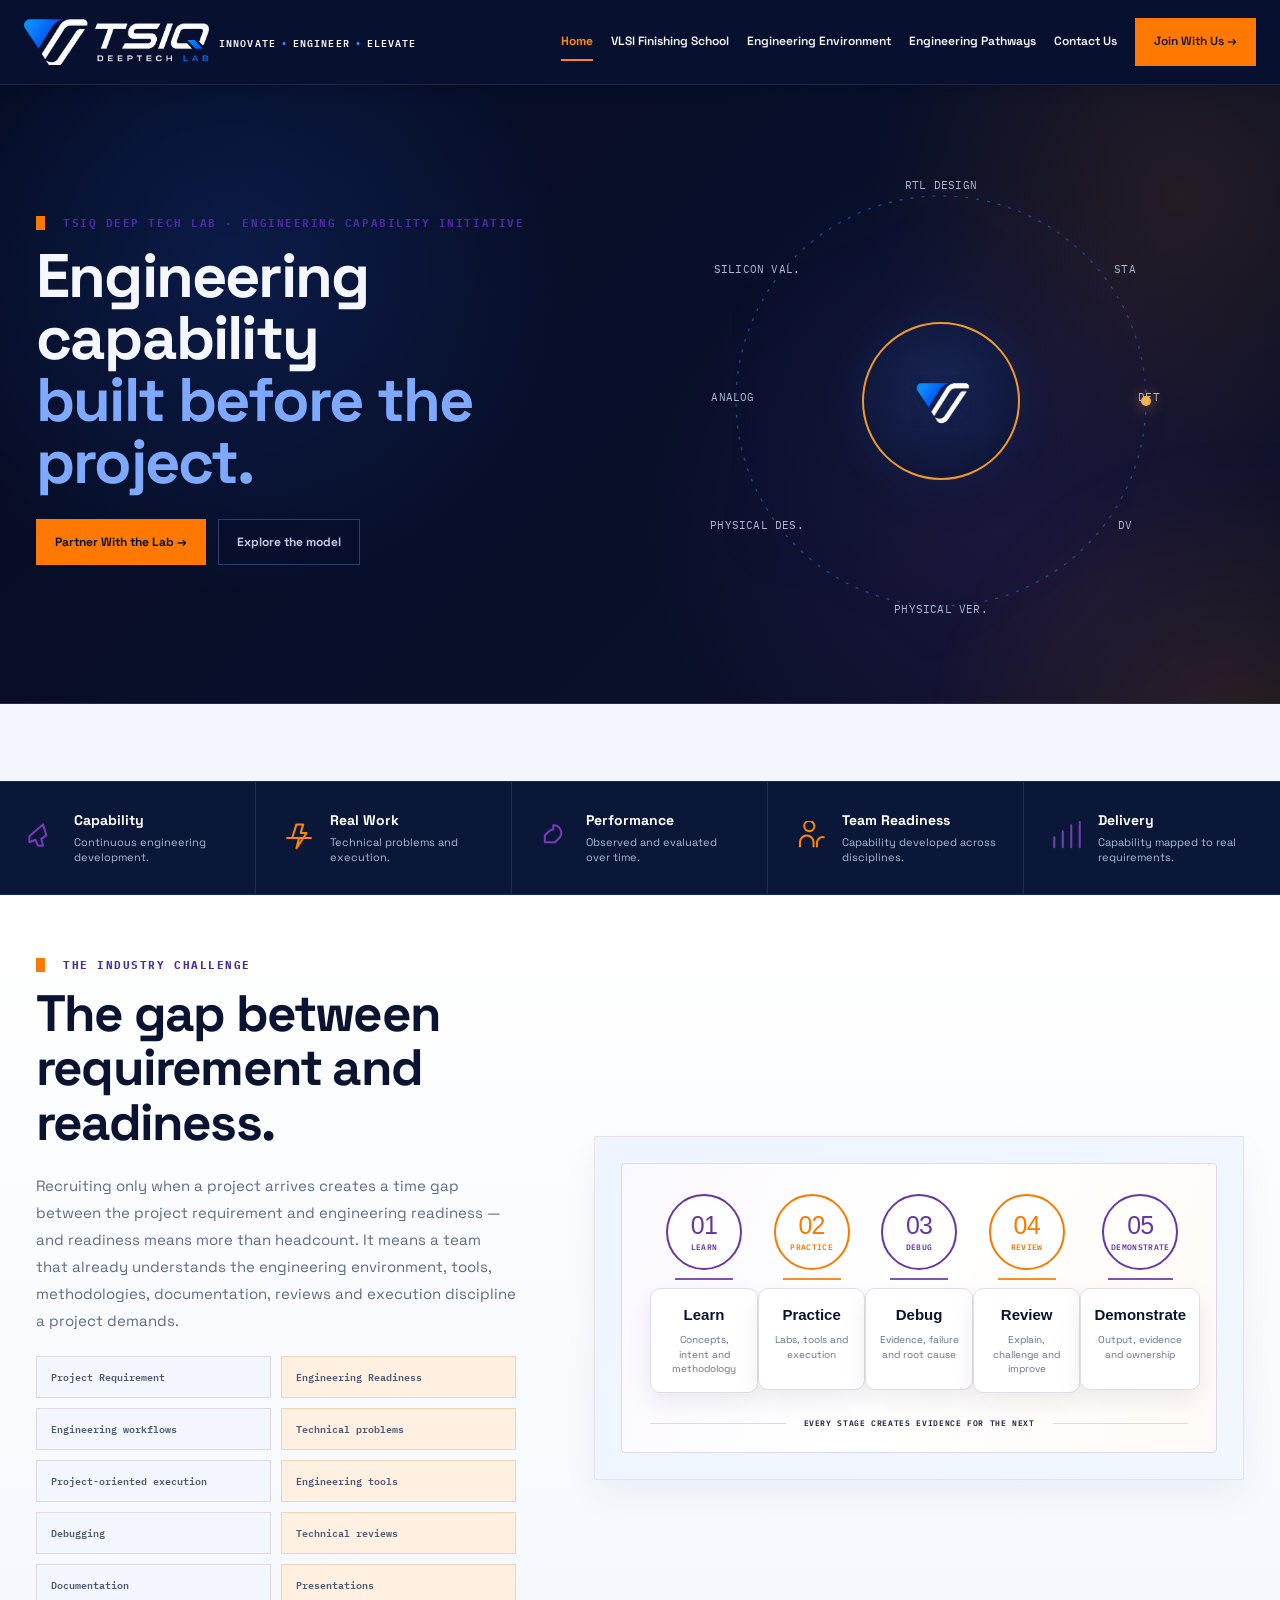
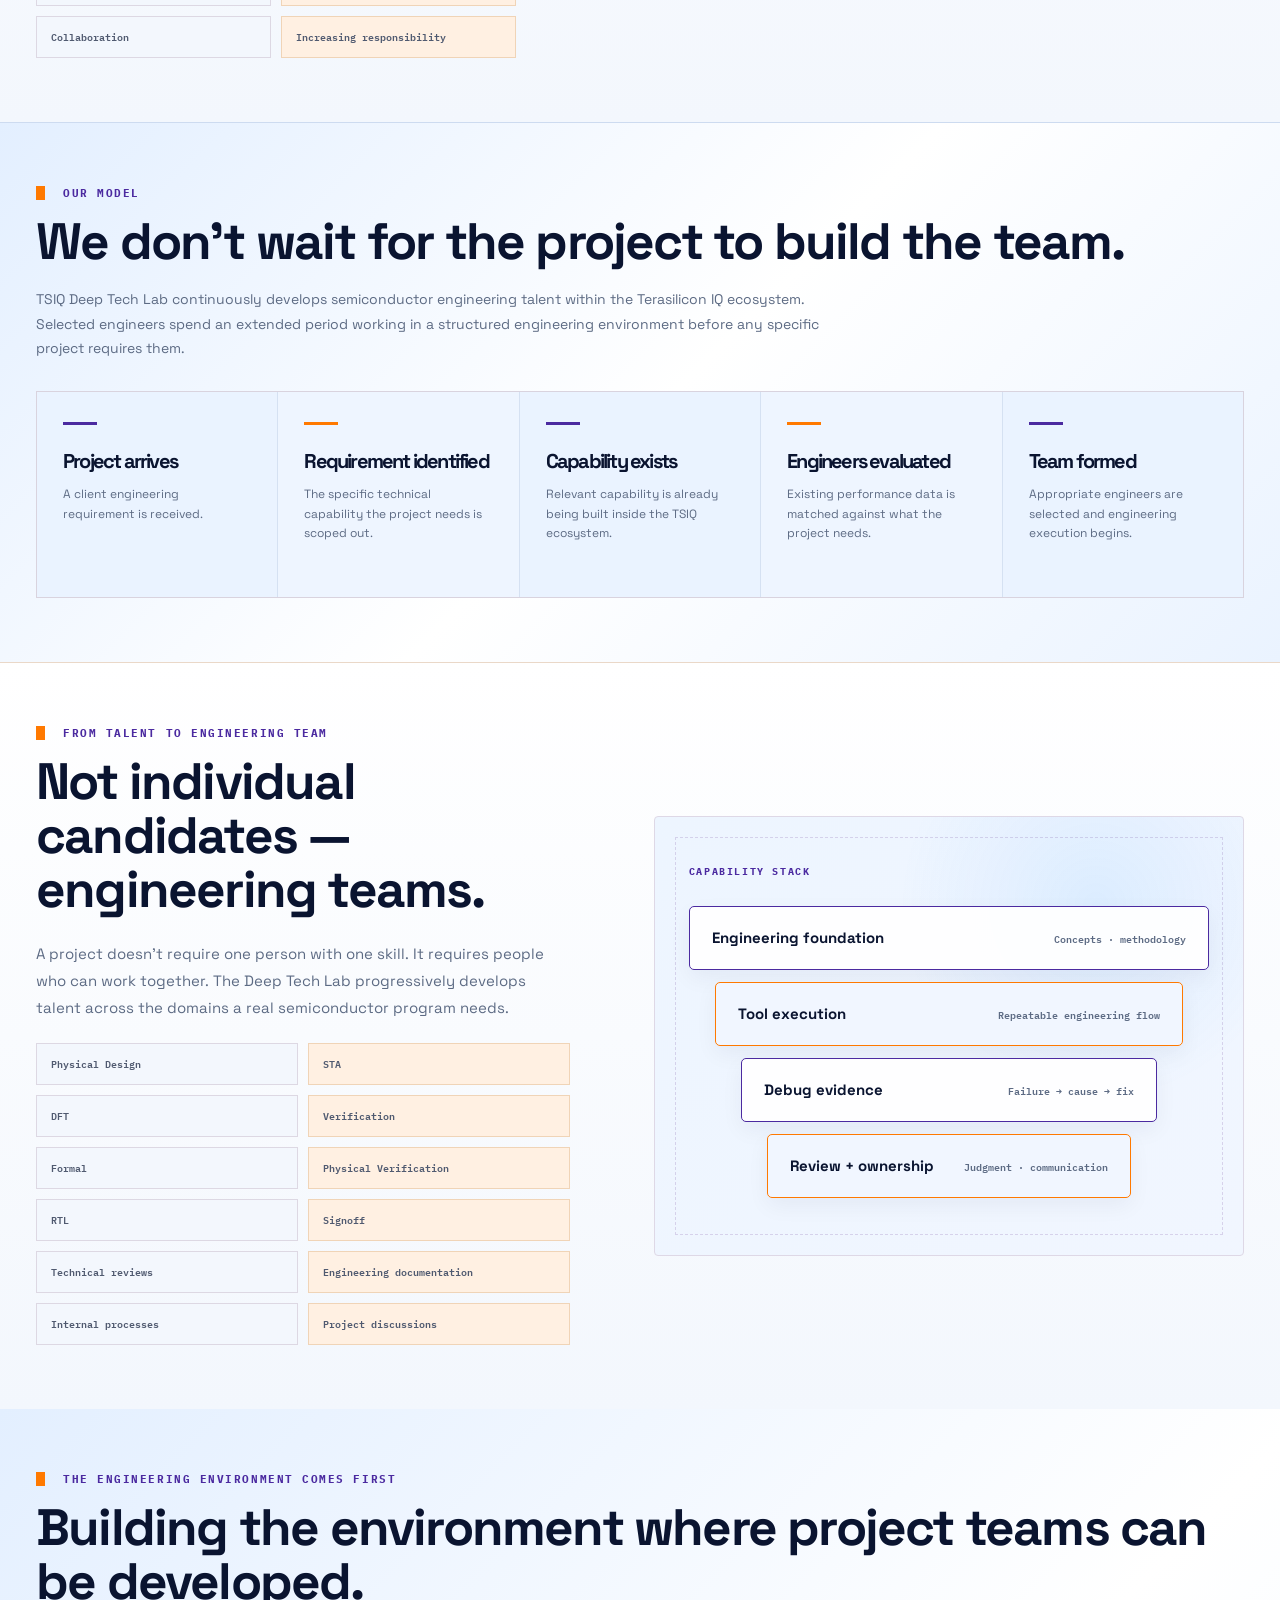
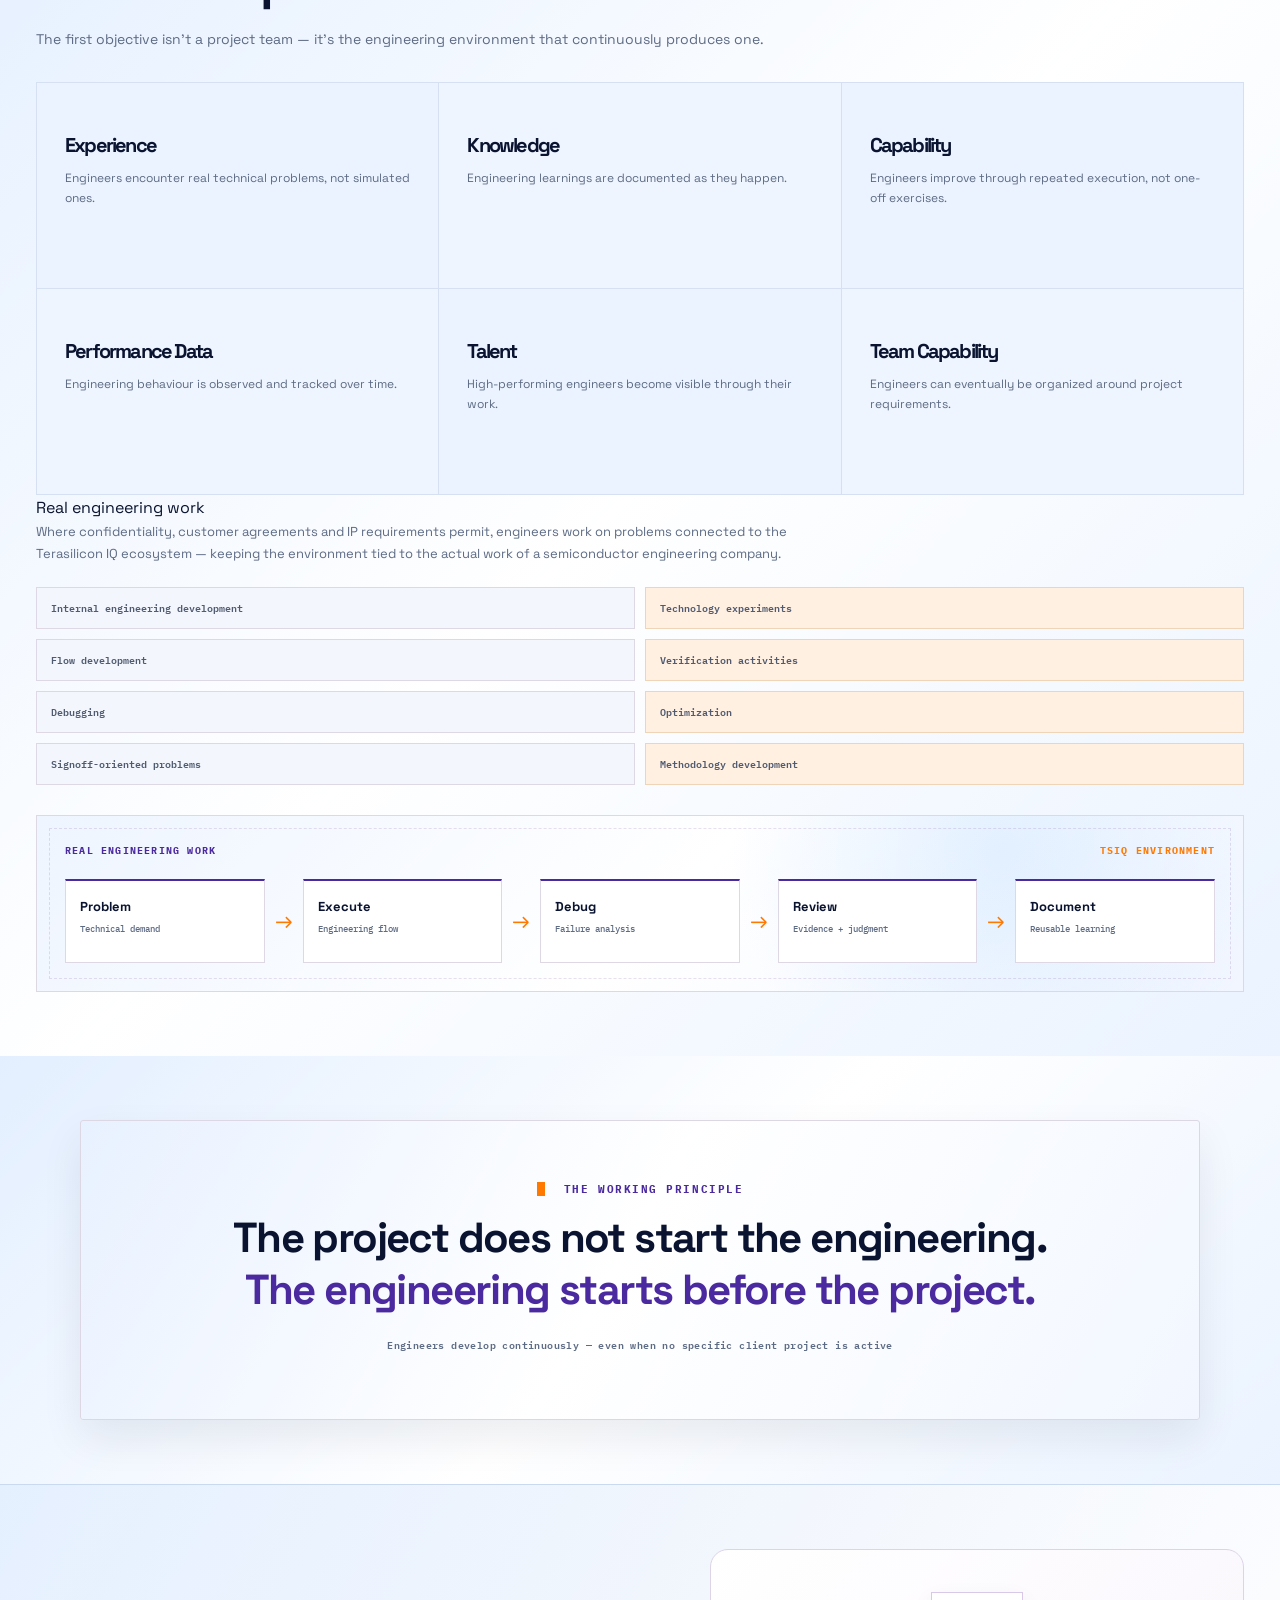
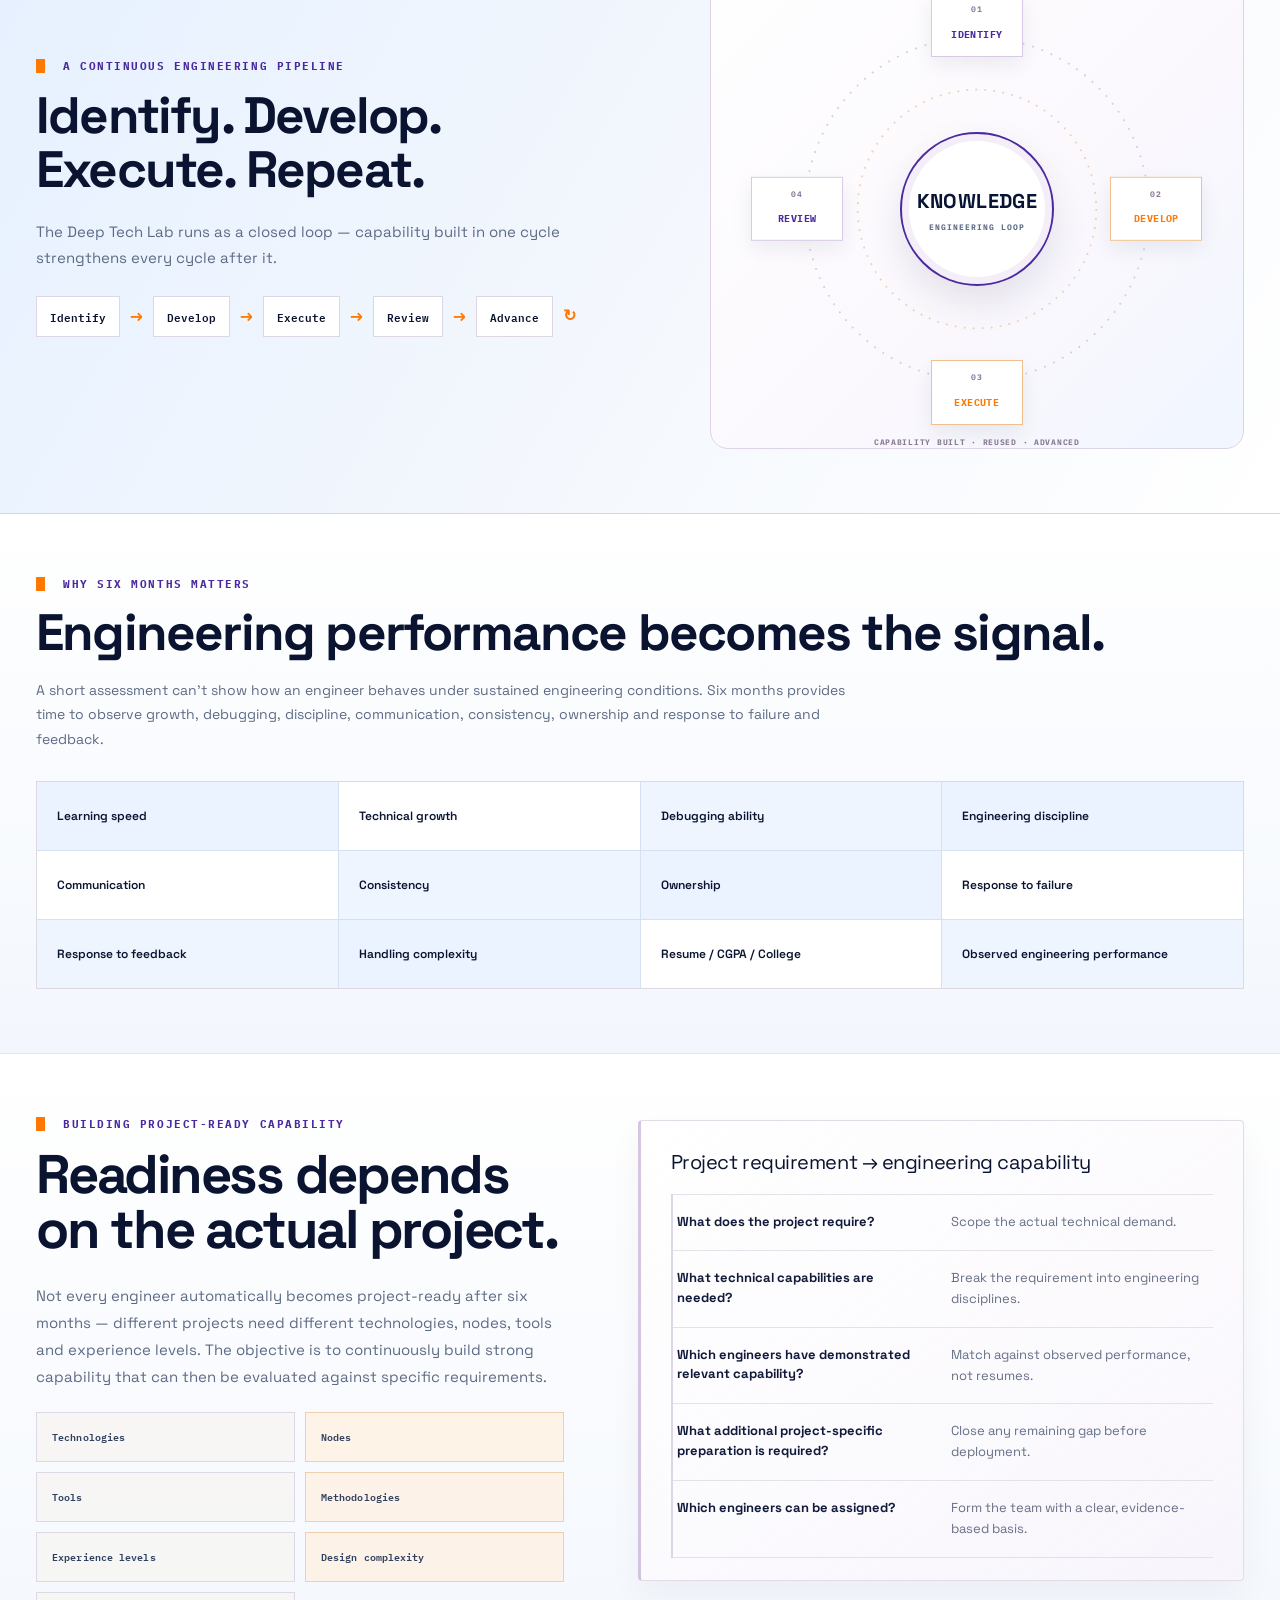
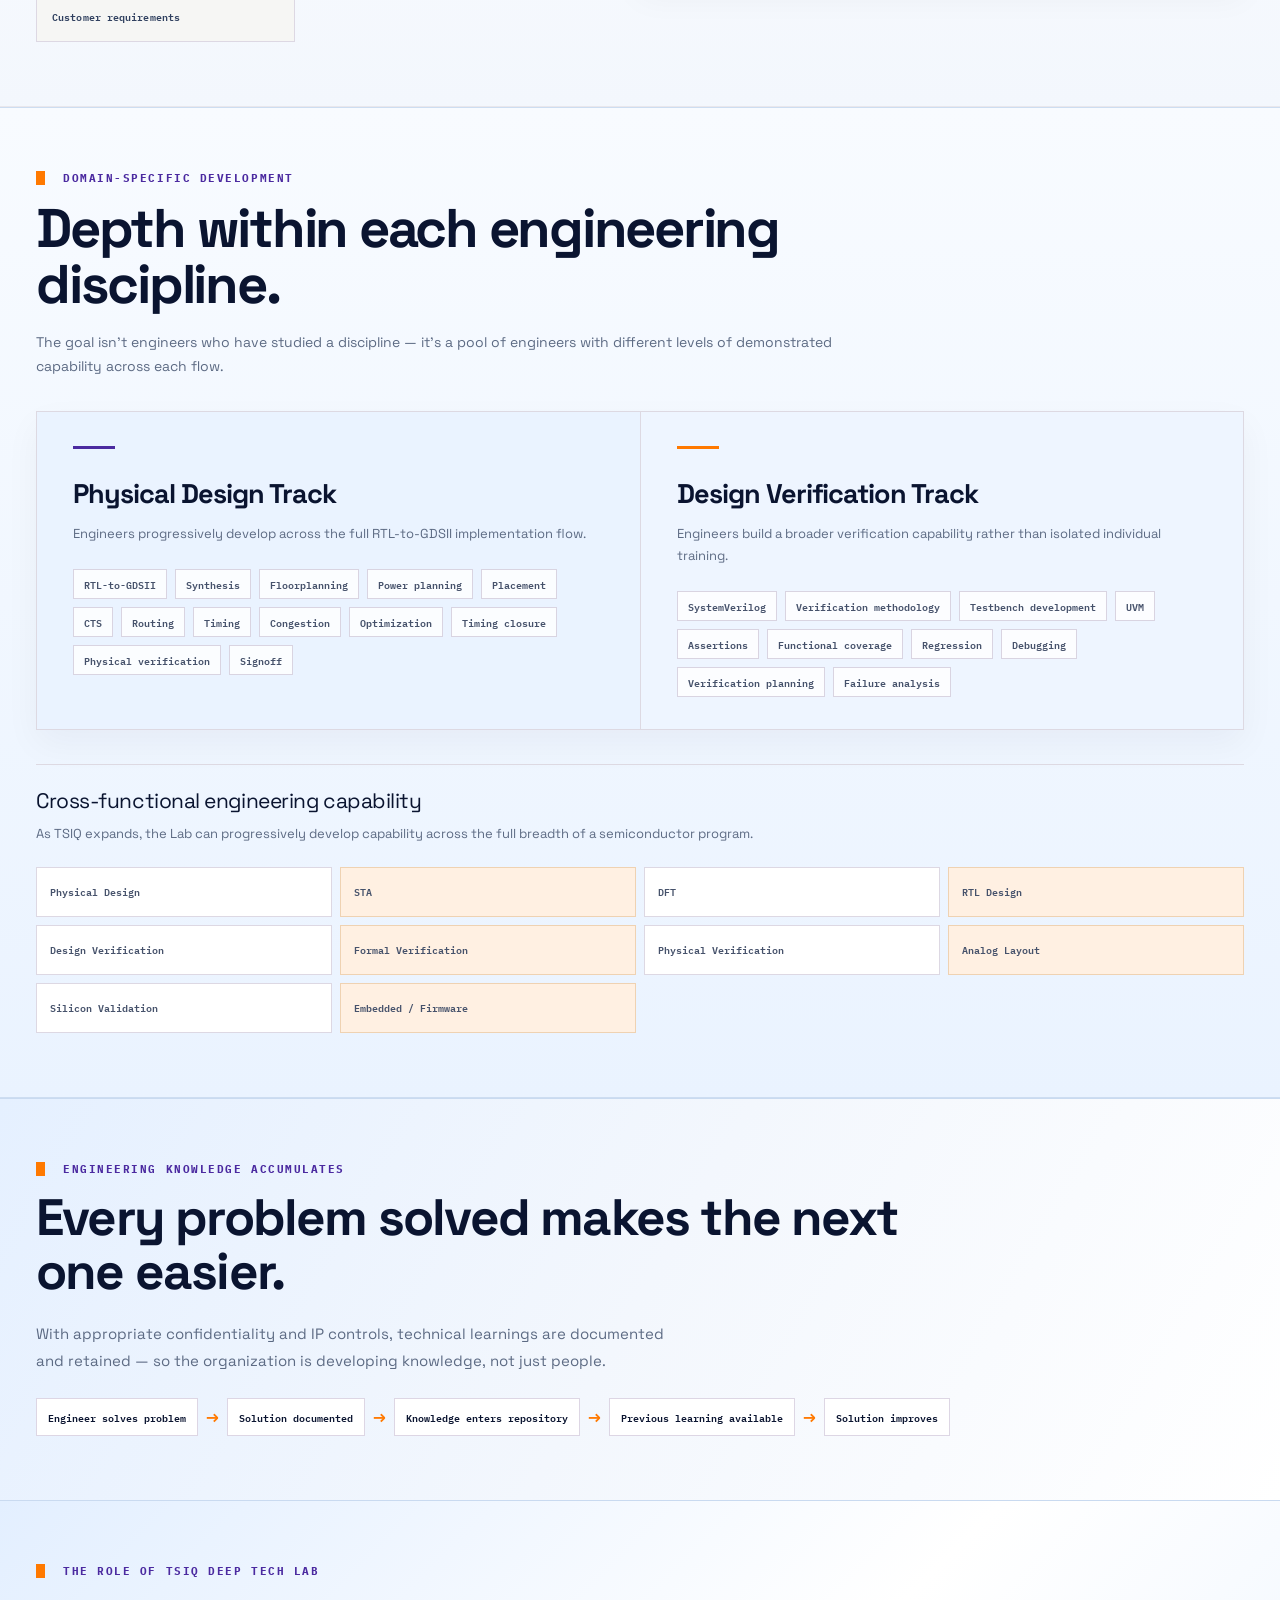
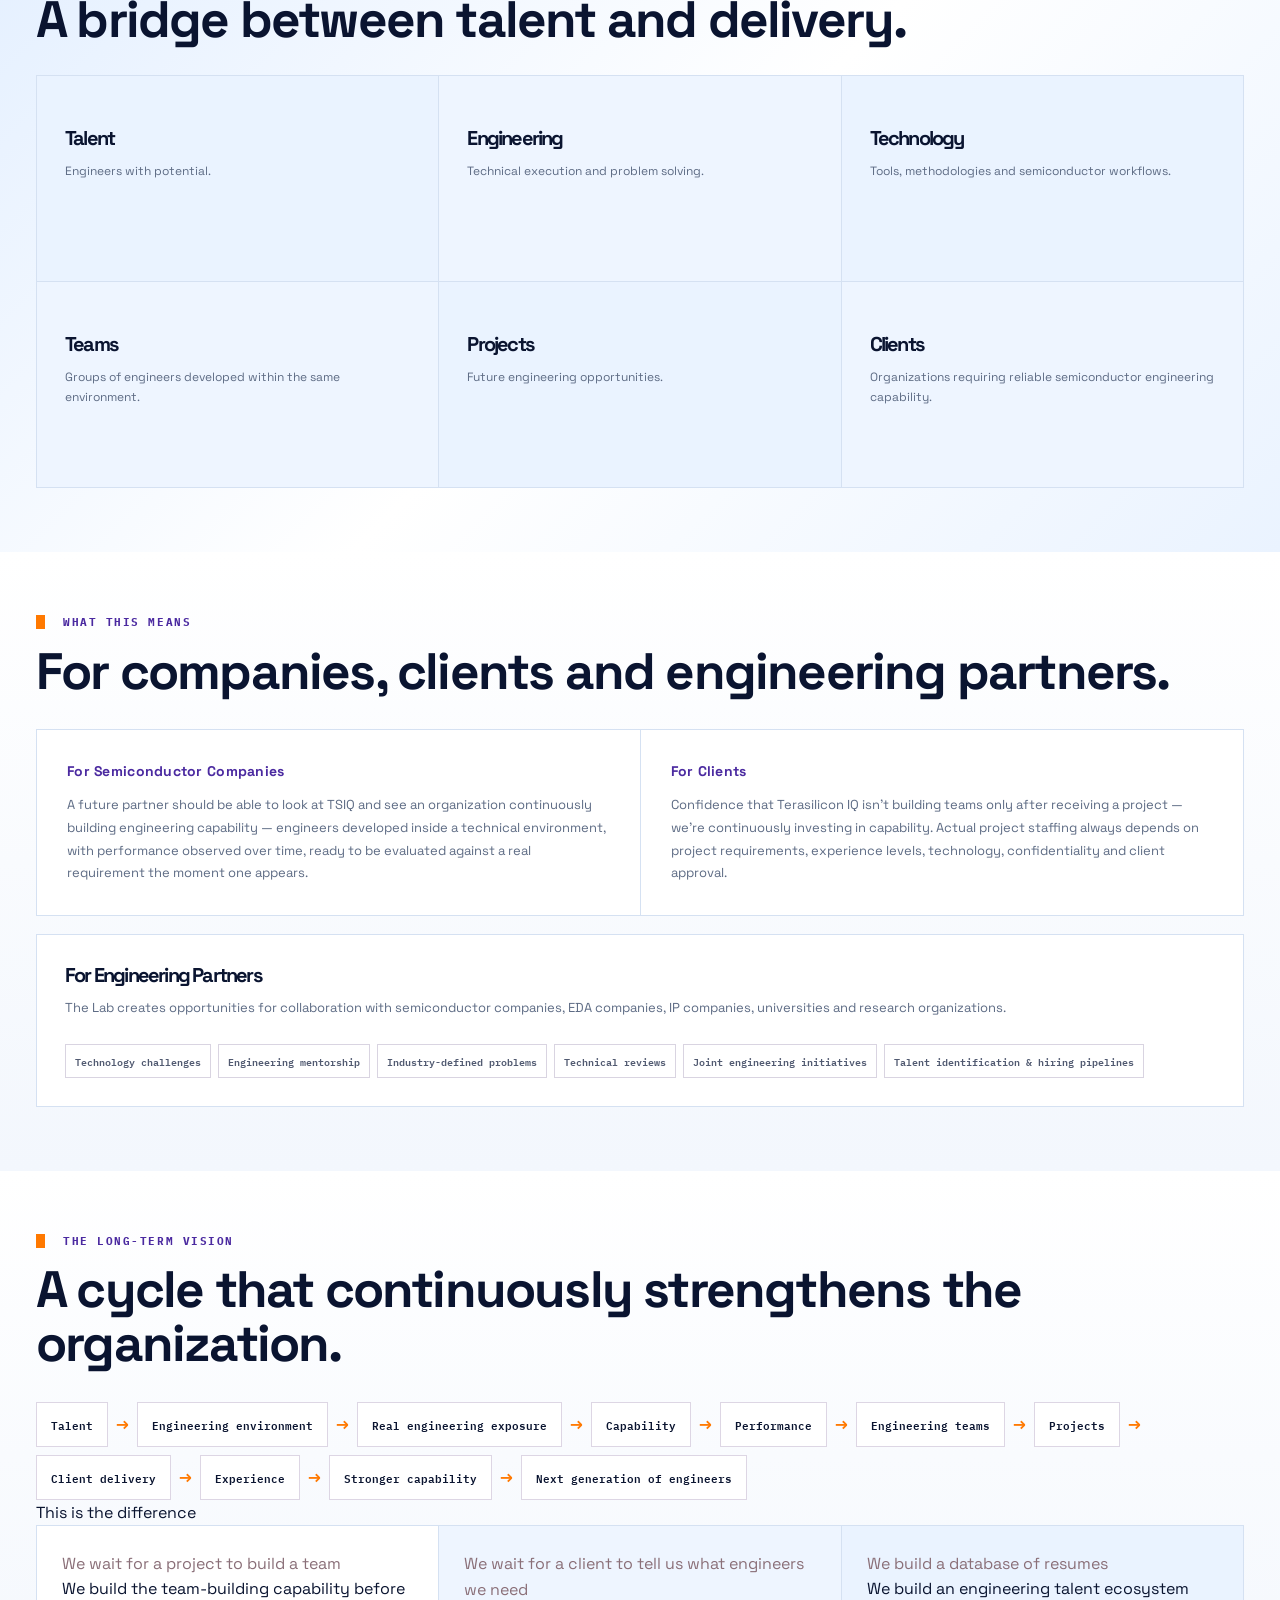
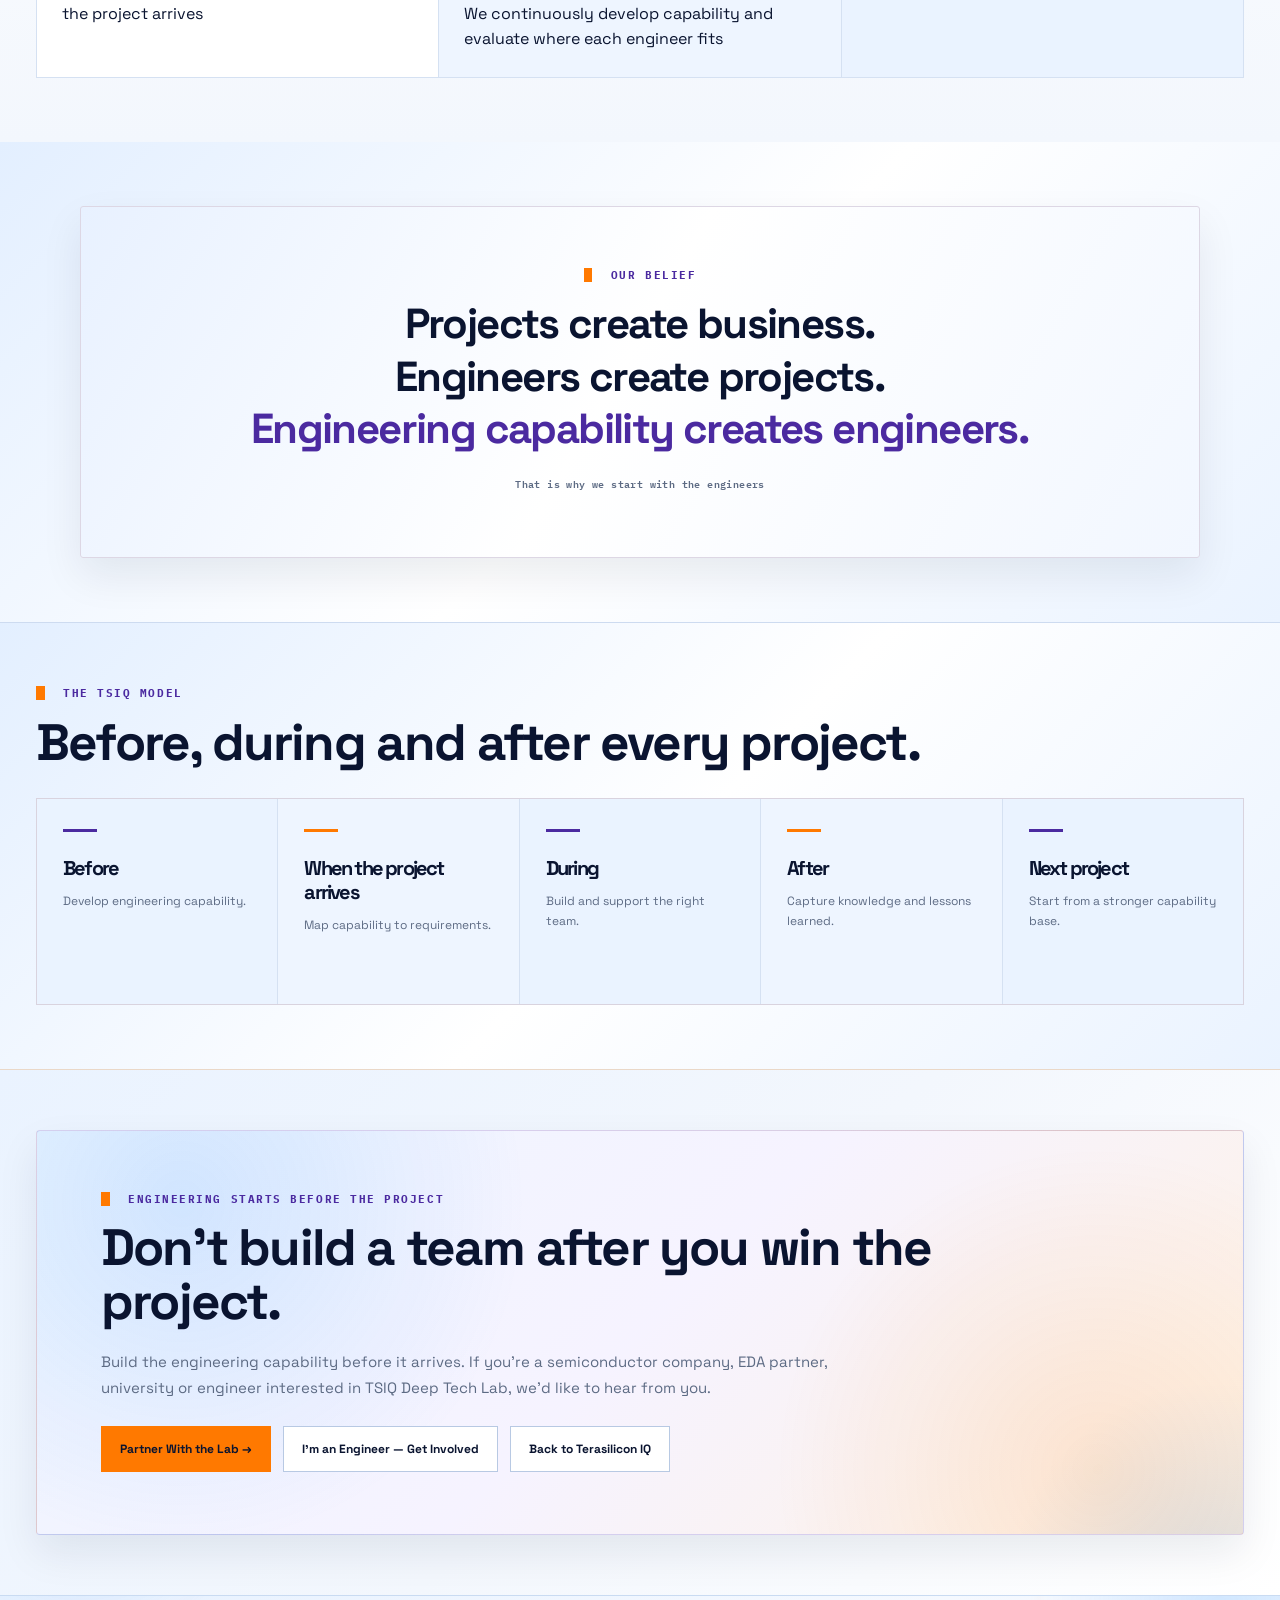
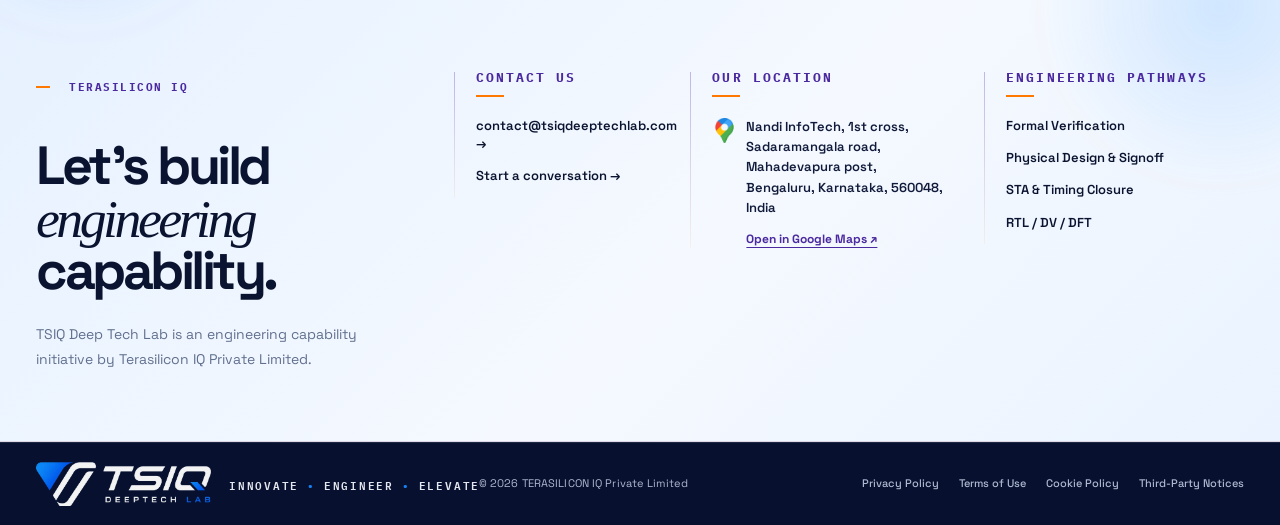
==== commit 31f11e4f: "new logo fix" ====
--- a/index.html
+++ b/index.html
@@ -1,24 +1,26 @@
-<!doctype html>
+<!DOCTYPE html>
 <html lang="en">
-<head>
-<meta charset="utf-8">
-<meta name="viewport" content="width=device-width, initial-scale=1">
-<link rel="icon" type="image/png" href="assets/terasilicon-iq-symbol.png">
-<link rel="apple-touch-icon" href="assets/terasilicon-iq-symbol.png">
-<meta name="theme-color" content="#101638">
-<meta name="description" content="TSIQ Deep Tech Lab — an engineering capability initiative by Terasilicon IQ Private Limited. Building semiconductor engineering teams before the project arrives.">
-<link rel="canonical" href="https://terasiliconiq.com/deep-tech-lab.html">
-<meta property="og:title" content="TSIQ Deep Tech Lab | Terasilicon IQ">
-<meta property="og:description" content="Building semiconductor engineering capability before the project arrives.">
-<meta property="og:type" content="website">
-<meta property="og:url" content="https://terasiliconiq.com/deep-tech-lab.html">
-<title>TSIQ Deep Tech Lab | Terasilicon IQ</title>
-<link rel="preconnect" href="https://fonts.googleapis.com">
-<link rel="preconnect" href="https://fonts.gstatic.com" crossorigin>
-<link href="https://fonts.googleapis.com/css2?family=IBM+Plex+Mono:wght@400;500;600;700&family=Space+Grotesk:wght@400;500;600;700&display=swap" rel="stylesheet">
-<link rel="stylesheet" href="css/style.css">
-<style>
-/* Header navigation */
+ <head>
+  <meta charset="utf-8"/>
+  <meta content="width=device-width, initial-scale=1" name="viewport"/>
+  <link href="assets/images/terasilicon-iq-symbol.png" rel="icon" type="image/png"/>
+  <link href="assets/images/terasilicon-iq-symbol.png" rel="apple-touch-icon"/>
+  <meta content="#101638" name="theme-color"/>
+  <meta content="TSIQ Deep Tech Lab &mdash; an engineering capability initiative by Terasilicon IQ Private Limited. Building semiconductor engineering teams before the project arrives." name="description"/>
+  <link href="https://tsiqdeeptechlab.com/" rel="canonical"/>
+  <meta content="TSIQ Deep Tech Lab" property="og:title"/>
+  <meta content="Building semiconductor engineering capability before the project arrives." property="og:description"/>
+  <meta content="website" property="og:type"/>
+  <meta content="https://tsiqdeeptechlab.com/" property="og:url"/>
+  <title>
+   TSIQ Deep Tech Lab
+  </title>
+  <link href="https://fonts.googleapis.com" rel="preconnect"/>
+  <link crossorigin="" href="https://fonts.gstatic.com" rel="preconnect"/>
+  <link href="https://fonts.googleapis.com/css2?family=IBM+Plex+Mono:wght@400;500;600;700&amp;family=Space+Grotesk:wght@400;500;600;700&amp;display=swap" rel="stylesheet"/>
+  <link href="css/style.css" rel="stylesheet"/>
+  <style>
+   /* Header navigation */
 header .desktop-nav a,
 header .desktop-nav a:hover,
 header .desktop-nav a:focus,
@@ -57,178 +59,1575 @@
   margin: 0 !important;
   padding: 0 !important;
 }
+  </style>
+ </head>
+ <body>
+  <header class="site-header">
+   <div class="container nav">
+    <a aria-label="TSIQ Deep Tech Lab home" class="brand" href="./index.html">
+     <img alt="TSIQ Deep Tech Lab" src="assets/images/tsiq-header-logo.png"/>
+     <span class="header-tagline" aria-label="Innovate Engineer Elevate">INNOVATE <i aria-hidden="true">•</i> ENGINEER <i aria-hidden="true">•</i> ELEVATE</span>
+    </a>
+    <nav aria-label="Primary navigation" class="desktop-nav">
+     <a href="#home">
+      Home
+     </a>
+     <a href="#vlsi-finishing-school">
+      VLSI Finishing School
+     </a>
+     <a href="#environment">
+      Engineering Environment
+     </a>
+     <a href="#tracks">
+      Engineering Pathways
+     </a>
+     <a href="#contact-details">
+      Contact Us
+     </a>
+     <a class="nav-cta" href="contact.html#requirement-form">
+      Join With Us &rarr;
+     </a>
+    </nav>
+    <button aria-controls="mobile-menu" aria-expanded="false" class="menu-toggle" id="menu-toggle" type="button">
+     Menu
+    </button>
+   </div>
+   <nav aria-label="Mobile navigation" class="mobile-menu" id="mobile-menu">
+    <a href="#home">
+     Home
+    </a>
+    <a href="#vlsi-finishing-school">
+     VLSI Finishing School
+    </a>
+    <a href="#environment">
+     Engineering Environment
+    </a>
+    <a href="#tracks">
+     Engineering Pathways
+    </a>
+    <a href="#contact-details">
+     Contact Us
+    </a>
+    <a class="nav-cta" href="contact.html#requirement-form">
+     Join With Us &rarr;
+    </a>
+   </nav>
+  </header>
+  <main>
+   <section aria-labelledby="lab-hero-title" class="chip-hero" id="home">
+    <div class="container chip-hero-inner">
+     <div class="chip-hero-copy">
+      <div class="eyebrow">
+       TSIQ DEEP TECH LAB &middot; ENGINEERING CAPABILITY INITIATIVE
+      </div>
+      <h1 id="lab-hero-title">
+       Engineering capability
+       <br/>
+       <span>
+        built before the project.
+       </span>
+      </h1>
+      <div class="hero-actions">
+       <a class="button button-primary" href="https://mail.google.com/mail/?view=cm&amp;fs=1&amp;to=contact%40tsiqdeeptechlab.com&amp;su=Partner%20With%20TSIQ%20Deep%20Tech%20Lab" rel="noopener noreferrer" target="_blank">
+        Partner With the Lab &rarr;
+       </a>
+       <a class="button button-secondary" href="#vlsi-finishing-school">
+        Explore the model
+       </a>
+      </div>
+     </div>
+     <div aria-label="TSIQ engineering capability animation" class="chip-stage hero-orbit-stage">
+      <div class="hero-orbit" aria-hidden="true">
+       <svg class="hero-orbit-svg" viewBox="0 0 520 520" role="presentation">
+        <defs>
+         <radialGradient id="heroCoreGradient" cx="50%" cy="42%" r="70%">
+          <stop offset="0%" stop-color="#182455"/>
+          <stop offset="72%" stop-color="#10183c"/>
+          <stop offset="100%" stop-color="#0a102a"/>
+         </radialGradient>
+        </defs>
+        <circle class="hero-orbit-ring" cx="260" cy="260" r="205"/>
+        <circle class="hero-orbit-core" cx="260" cy="260" r="78"/>
+        <image href="assets/images/terasilicon-iq-symbol.png" x="229" y="229" width="62" height="62" preserveAspectRatio="xMidYMid meet"/>
+        <g class="hero-orbit-labels">
+         <text x="260" y="48" text-anchor="middle">RTL DESIGN</text>
+         <text x="444" y="132" text-anchor="middle">STA</text>
+         <text x="468" y="260" text-anchor="middle">DFT</text>
+         <text x="444" y="388" text-anchor="middle">DV</text>
+         <text x="260" y="472" text-anchor="middle">PHYSICAL VER.</text>
+         <text x="76" y="388" text-anchor="middle">PHYSICAL DES.</text>
+         <text x="52" y="260" text-anchor="middle">ANALOG</text>
+         <text x="76" y="132" text-anchor="middle">SILICON VAL.</text>
+        </g>
+        <g class="hero-orbit-dot-orbit">
+         <circle class="hero-orbit-dot" cx="465" cy="260" r="5"/>
+        </g>
+       </svg>
+      </div>
+     </div>
+    </div>
+   </section>
+   <section aria-label="Deep Tech Lab model" class="value-strip">
+    <article class="value-block">
+     <img alt="" src="assets/icons/structured.svg"/>
+     <div>
+      <strong>
+       Capability
+      </strong>
+      <p>
+       Continuous engineering development.
+      </p>
+     </div>
+    </article>
+    <article class="value-block">
+     <img alt="" src="assets/icons/hands-on.svg"/>
+     <div>
+      <strong>
+       Real Work
+      </strong>
+      <p>
+       Technical problems and execution.
+      </p>
+     </div>
+    </article>
+    <article class="value-block">
+     <img alt="" src="assets/icons/practical.svg"/>
+     <div>
+      <strong>
+       Performance
+      </strong>
+      <p>
+       Observed and evaluated over time.
+      </p>
+     </div>
+    </article>
+    <article class="value-block">
+     <img alt="" src="assets/icons/mentoring.svg"/>
+     <div>
+      <strong>
+       Team Readiness
+      </strong>
+      <p>
+       Capability developed across disciplines.
+      </p>
+     </div>
+    </article>
+    <article class="value-block">
+     <img alt="" src="assets/icons/outcome.svg"/>
+     <div>
+      <strong>
+       Delivery
+      </strong>
+      <p>
+       Capability mapped to real requirements.
+      </p>
+     </div>
+    </article>
+   </section>
+   <section class="split-section" id="vlsi-finishing-school">
+    <div class="container split-grid">
+     <div class="split-copy">
+      <div class="eyebrow">
+       THE INDUSTRY CHALLENGE
+      </div>
+      <h2>
+       The gap between requirement and readiness.
+      </h2>
+      <p>
+       Recruiting only when a project arrives creates a time gap between the project requirement and engineering readiness &mdash; and readiness means more than headcount. It means a team that already understands the engineering environment, tools, methodologies, documentation, reviews and execution discipline a project demands.
+      </p>
+      <div class="tag-grid">
+       <span>
+        Project Requirement
+       </span>
+       <span>
+        Engineering Readiness
+       </span>
+       <span>
+        Engineering workflows
+       </span>
+       <span>
+        Technical problems
+       </span>
+       <span>
+        Project-oriented execution
+       </span>
+       <span>
+        Engineering tools
+       </span>
+       <span>
+        Debugging
+       </span>
+       <span>
+        Technical reviews
+       </span>
+       <span>
+        Documentation
+       </span>
+       <span>
+        Presentations
+       </span>
+       <span>
+        Collaboration
+       </span>
+       <span>
+        Increasing responsibility
+       </span>
+      </div>
+     </div>
+     <div aria-label="Continuous engineering development journey" class="split-art journey-art">
+      <div class="journey-css">
+       <div class="journey-track">
+        <div class="journey-stage stage-purple">
+         <div class="journey-node">
+          <strong>
+           01
+          </strong>
+          <small>
+           LEARN
+          </small>
+         </div>
+         <div class="journey-connector">
+         </div>
+         <div class="journey-card">
+          <h4>
+           Learn
+          </h4>
+          <p>
+           Concepts, intent and methodology
+          </p>
+         </div>
+        </div>
+        <div class="journey-stage stage-orange">
+         <div class="journey-node">
+          <strong>
+           02
+          </strong>
+          <small>
+           PRACTICE
+          </small>
+         </div>
+         <div class="journey-connector">
+         </div>
+         <div class="journey-card">
+          <h4>
+           Practice
+          </h4>
+          <p>
+           Labs, tools and execution
+          </p>
+         </div>
+        </div>
+        <div class="journey-stage stage-purple">
+         <div class="journey-node">
+          <strong>
+           03
+          </strong>
+          <small>
+           DEBUG
+          </small>
+         </div>
+         <div class="journey-connector">
+         </div>
+         <div class="journey-card">
+          <h4>
+           Debug
+          </h4>
+          <p>
+           Evidence, failure and root cause
+          </p>
+         </div>
+        </div>
+        <div class="journey-stage stage-orange">
+         <div class="journey-node">
+          <strong>
+           04
+          </strong>
+          <small>
+           REVIEW
+          </small>
+         </div>
+         <div class="journey-connector">
+         </div>
+         <div class="journey-card">
+          <h4>
+           Review
+          </h4>
+          <p>
+           Explain, challenge and improve
+          </p>
+         </div>
+        </div>
+        <div class="journey-stage stage-purple">
+         <div class="journey-node">
+          <strong>
+           05
+          </strong>
+          <small>
+           DEMONSTRATE
+          </small>
+         </div>
+         <div class="journey-connector">
+         </div>
+         <div class="journey-card">
+          <h4>
+           Demonstrate
+          </h4>
+          <p>
+           Output, evidence and ownership
+          </p>
+         </div>
+        </div>
+       </div>
+       <div class="journey-footer">
+        <span>
+        </span>
+        <b>
+         EVERY STAGE CREATES EVIDENCE FOR THE NEXT
+        </b>
+        <span>
+        </span>
+       </div>
+      </div>
+     </div>
+    </div>
+   </section>
+   <section class="model-section">
+    <div class="container">
+     <div class="section-heading">
+      <div>
+       <div class="eyebrow">
+        OUR MODEL
+       </div>
+       <h2>
+        We don't wait for the project to build the team.
+       </h2>
+      </div>
+      <p>
+       TSIQ Deep Tech Lab continuously develops semiconductor engineering talent within the Terasilicon IQ ecosystem. Selected engineers spend an extended period working in a structured engineering environment before any specific project requires them.
+      </p>
+     </div>
+     <div class="model-grid">
+      <article class="model-card">
+       <h3>
+        Project arrives
+       </h3>
+       <p>
+        A client engineering requirement is received.
+       </p>
+      </article>
+      <article class="model-card">
+       <h3>
+        Requirement identified
+       </h3>
+       <p>
+        The specific technical capability the project needs is scoped out.
+       </p>
+      </article>
+      <article class="model-card">
+       <h3>
+        Capability exists
+       </h3>
+       <p>
+        Relevant capability is already being built inside the TSIQ ecosystem.
+       </p>
+      </article>
+      <article class="model-card">
+       <h3>
+        Engineers evaluated
+       </h3>
+       <p>
+        Existing performance data is matched against what the project needs.
+       </p>
+      </article>
+      <article class="model-card">
+       <h3>
+        Team formed
+       </h3>
+       <p>
+        Appropriate engineers are selected and engineering execution begins.
+       </p>
+      </article>
+     </div>
+    </div>
+   </section>
+   <section class="readiness-section">
+    <div class="container readiness-grid">
+     <div class="readiness-copy">
+      <div class="eyebrow">
+       FROM TALENT TO ENGINEERING TEAM
+      </div>
+      <h2>
+       Not individual candidates &mdash; engineering teams.
+      </h2>
+      <p>
+       A project doesn't require one person with one skill. It requires people who can work together. The Deep Tech Lab progressively develops talent across the domains a real semiconductor program needs.
+      </p>
+      <div class="tag-grid compact">
+       <span>
+        Physical Design
+       </span>
+       <span>
+        STA
+       </span>
+       <span>
+        DFT
+       </span>
+       <span>
+        Verification
+       </span>
+       <span>
+        Formal
+       </span>
+       <span>
+        Physical Verification
+       </span>
+       <span>
+        RTL
+       </span>
+       <span>
+        Signoff
+       </span>
+       <span>
+        Technical reviews
+       </span>
+       <span>
+        Engineering documentation
+       </span>
+       <span>
+        Internal processes
+       </span>
+       <span>
+        Project discussions
+       </span>
+      </div>
+     </div>
+     <div aria-label="Engineering capability stack" class="readiness-art capability-stack-visual">
+      <div class="stack-caption">
+       CAPABILITY STACK
+      </div>
+      <div class="stack-layer layer-1">
+       <b>
+        Engineering foundation
+       </b>
+       <span>
+        Concepts &middot; methodology
+       </span>
+      </div>
+      <div class="stack-layer layer-2">
+       <b>
+        Tool execution
+       </b>
+       <span>
+        Repeatable engineering flow
+       </span>
+      </div>
+      <div class="stack-layer layer-3">
+       <b>
+        Debug evidence
+       </b>
+       <span>
+        Failure &rarr; cause &rarr; fix
+       </span>
+      </div>
+      <div class="stack-layer layer-4">
+       <b>
+        Review + ownership
+       </b>
+       <span>
+        Judgment &middot; communication
+       </span>
+      </div>
+     </div>
+    </div>
+   </section>
+   <section class="focus-section" id="environment">
+    <div class="container">
+     <div class="section-heading section-heading-tight">
+      <div>
+       <div class="eyebrow">
+        THE ENGINEERING ENVIRONMENT COMES FIRST
+       </div>
+       <h2>
+        Building the environment where project teams can be developed.
+       </h2>
+      </div>
+      <p>
+       The first objective isn't a project team &mdash; it's the engineering environment that continuously produces one.
+      </p>
+     </div>
+     <div class="focus-grid">
+      <article>
+       <h3>
+        Experience
+       </h3>
+       <p>
+        Engineers encounter real technical problems, not simulated ones.
+       </p>
+      </article>
+      <article>
+       <h3>
+        Knowledge
+       </h3>
+       <p>
+        Engineering learnings are documented as they happen.
+       </p>
+      </article>
+      <article>
+       <h3>
+        Capability
+       </h3>
+       <p>
+        Engineers improve through repeated execution, not one-off exercises.
+       </p>
+      </article>
+      <article>
+       <h3>
+        Performance Data
+       </h3>
+       <p>
+        Engineering behaviour is observed and tracked over time.
+       </p>
+      </article>
+      <article>
+       <h3>
+        Talent
+       </h3>
+       <p>
+        High-performing engineers become visible through their work.
+       </p>
+      </article>
+      <article>
+       <h3>
+        Team Capability
+       </h3>
+       <p>
+        Engineers can eventually be organized around project requirements.
+       </p>
+      </article>
+     </div>
+     <div class="subhead">
+      Real engineering work
+     </div>
+     <p class="section-note">
+      Where confidentiality, customer agreements and IP requirements permit, engineers work on problems connected to the Terasilicon IQ ecosystem &mdash; keeping the environment tied to the actual work of a semiconductor engineering company.
+     </p>
+     <div class="tag-grid">
+      <span>
+       Internal engineering development
+      </span>
+      <span>
+       Technology experiments
+      </span>
+      <span>
+       Flow development
+      </span>
+      <span>
+       Verification activities
+      </span>
+      <span>
+       Debugging
+      </span>
+      <span>
+       Optimization
+      </span>
+      <span>
+       Signoff-oriented problems
+      </span>
+      <span>
+       Methodology development
+      </span>
+     </div>
+     <div aria-label="Real engineering work visual" class="engineering-work-visual">
+      <div class="ew-header">
+       <span>
+        REAL ENGINEERING WORK
+       </span>
+       <i>
+        TSIQ ENVIRONMENT
+       </i>
+      </div>
+      <div class="ew-grid">
+       <div class="ew-card">
+        <b>
+         Problem
+        </b>
+        <span>
+         Technical demand
+        </span>
+       </div>
+       <div class="ew-arrow">
+        &rarr;
+       </div>
+       <div class="ew-card">
+        <b>
+         Execute
+        </b>
+        <span>
+         Engineering flow
+        </span>
+       </div>
+       <div class="ew-arrow">
+        &rarr;
+       </div>
+       <div class="ew-card">
+        <b>
+         Debug
+        </b>
+        <span>
+         Failure analysis
+        </span>
+       </div>
+       <div class="ew-arrow">
+        &rarr;
+       </div>
+       <div class="ew-card">
+        <b>
+         Review
+        </b>
+        <span>
+         Evidence + judgment
+        </span>
+       </div>
+       <div class="ew-arrow">
+        &rarr;
+       </div>
+       <div class="ew-card">
+        <b>
+         Document
+        </b>
+        <span>
+         Reusable learning
+        </span>
+       </div>
+      </div>
+     </div>
+    </div>
+   </section>
+   <section class="statement-section">
+    <div class="container">
+     <div class="statement">
+      <div class="eyebrow">
+       THE WORKING PRINCIPLE
+      </div>
+      <p>
+       The project does not start the engineering.
+       <br/>
+       <b>
+        The engineering starts before the project.
+       </b>
+      </p>
+      <div class="tag">
+       Engineers develop continuously &mdash; even when no specific client project is active
+      </div>
+     </div>
+    </div>
+   </section>
+   <section class="knowledge-section">
+    <div class="container knowledge-grid">
+     <div>
+      <div class="eyebrow">
+       A CONTINUOUS ENGINEERING PIPELINE
+      </div>
+      <h2>
+       Identify. Develop. Execute. Repeat.
+      </h2>
+      <p>
+       The Deep Tech Lab runs as a closed loop &mdash; capability built in one cycle strengthens every cycle after it.
+      </p>
+      <div class="knowledge-flow" aria-label="Engineering knowledge cycle">
+       <span>
+        Identify
+       </span>
+       <b>
+        &rarr;
+       </b>
+       <span>
+        Develop
+       </span>
+       <b>
+        &rarr;
+       </b>
+       <span>
+        Execute
+       </span>
+       <b>
+        &rarr;
+       </b>
+       <span>
+        Review
+       </span>
+       <b>
+        &rarr;
+       </b>
+       <span>
+        Advance
+       </span>
+       <b>
+        &orarr;
+       </b>
+      </div>
+     </div>
+     <div aria-label="Continuous engineering knowledge loop" class="knowledge-art loop-visual circular-flow">
+      <div class="professional-loop">
+       <svg aria-hidden="true" class="professional-loop-svg" focusable="false" viewbox="0 0 520 520">
+        <circle class="loop-track loop-track-outer" cx="260" cy="260" r="190">
+        </circle>
+        <circle class="loop-track loop-track-inner" cx="260" cy="260" r="132">
+        </circle>
+        <circle class="loop-progress" cx="260" cy="260" r="190">
+        </circle>
+        <g class="loop-orbit">
+         <circle class="loop-orbit-dot" cx="260" cy="70" r="6">
+         </circle>
+        </g>
+       </svg>
+       <div class="professional-loop-core">
+        <strong>
+         KNOWLEDGE
+        </strong>
+        <span>
+         ENGINEERING LOOP
+        </span>
+       </div>
+       <div class="professional-loop-node loop-node-top">
+        <b>
+         01
+        </b>
+        <span>
+         IDENTIFY
+        </span>
+       </div>
+       <div class="professional-loop-node loop-node-right">
+        <b>
+         02
+        </b>
+        <span>
+         DEVELOP
+        </span>
+       </div>
+       <div class="professional-loop-node loop-node-bottom">
+        <b>
+         03
+        </b>
+        <span>
+         EXECUTE
+        </span>
+       </div>
+       <div class="professional-loop-node loop-node-left">
+        <b>
+         04
+        </b>
+        <span>
+         REVIEW
+        </span>
+       </div>
+       <div class="professional-loop-caption">
+        CAPABILITY BUILT &middot; REUSED &middot; ADVANCED
+       </div>
+      </div>
+     </div>
+    </div>
+   </section>
+   <section class="includes-section">
+    <div class="container">
+     <div class="section-heading">
+      <div>
+       <div class="eyebrow">
+        WHY SIX MONTHS MATTERS
+       </div>
+       <h2>
+        Engineering performance becomes the signal.
+       </h2>
+      </div>
+      <p>
+       A short assessment can't show how an engineer behaves under sustained engineering conditions. Six months provides time to observe growth, debugging, discipline, communication, consistency, ownership and response to failure and feedback.
+      </p>
+     </div>
+     <div class="includes-grid">
+      <span>
+       Learning speed
+      </span>
+      <span>
+       Technical growth
+      </span>
+      <span>
+       Debugging ability
+      </span>
+      <span>
+       Engineering discipline
+      </span>
+      <span>
+       Communication
+      </span>
+      <span>
+       Consistency
+      </span>
+      <span>
+       Ownership
+      </span>
+      <span>
+       Response to failure
+      </span>
+      <span>
+       Response to feedback
+      </span>
+      <span>
+       Handling complexity
+      </span>
+      <span>
+       Resume / CGPA / College
+      </span>
+      <span>
+       Observed engineering performance
+      </span>
+     </div>
+    </div>
+   </section>
+   <section class="split-section readiness-project-section">
+    <div class="container split-grid">
+     <div class="split-copy">
+      <div class="eyebrow">
+       BUILDING PROJECT-READY CAPABILITY
+      </div>
+      <h2>
+       Readiness depends on the actual project.
+      </h2>
+      <p>
+       Not every engineer automatically becomes project-ready after six months &mdash; different projects need different technologies, nodes, tools and experience levels. The objective is to continuously build strong capability that can then be evaluated against specific requirements.
+      </p>
+      <div class="tag-grid">
+       <span>
+        Technologies
+       </span>
+       <span>
+        Nodes
+       </span>
+       <span>
+        Tools
+       </span>
+       <span>
+        Methodologies
+       </span>
+       <span>
+        Experience levels
+       </span>
+       <span>
+        Design complexity
+       </span>
+       <span>
+        Customer requirements
+       </span>
+      </div>
+     </div>
+     <div class="split-copy">
+      <div class="subhead" style="margin-top:0">
+       Project requirement &rarr; engineering capability
+      </div>
+      <div class="stepper">
+       <div class="step-row">
+        <b>
+         What does the project require?
+        </b>
+        <span>
+         Scope the actual technical demand.
+        </span>
+       </div>
+       <div class="step-row">
+        <b>
+         What technical capabilities are needed?
+        </b>
+        <span>
+         Break the requirement into engineering disciplines.
+        </span>
+       </div>
+       <div class="step-row">
+        <b>
+         Which engineers have demonstrated relevant capability?
+        </b>
+        <span>
+         Match against observed performance, not resumes.
+        </span>
+       </div>
+       <div class="step-row">
+        <b>
+         What additional project-specific preparation is required?
+        </b>
+        <span>
+         Close any remaining gap before deployment.
+        </span>
+       </div>
+       <div class="step-row">
+        <b>
+         Which engineers can be assigned?
+        </b>
+        <span>
+         Form the team with a clear, evidence-based basis.
+        </span>
+       </div>
+      </div>
+     </div>
+    </div>
+   </section>
+   <section class="tracks-section" id="tracks">
+    <div class="container">
+     <div class="section-heading">
+      <div>
+       <div class="eyebrow">
+        DOMAIN-SPECIFIC DEVELOPMENT
+       </div>
+       <h2>
+        Depth within each engineering discipline.
+       </h2>
+      </div>
+      <p>
+       The goal isn't engineers who have studied a discipline &mdash; it's a pool of engineers with different levels of demonstrated capability across each flow.
+      </p>
+     </div>
+     <div class="track-grid">
+      <article class="track-card">
+       <span>
+        01
+       </span>
+       <h3>
+        Physical Design Track
+       </h3>
+       <p>
+        Engineers progressively develop across the full RTL-to-GDSII implementation flow.
+       </p>
+       <div class="tag-row">
+        <em>
+         RTL-to-GDSII
+        </em>
+        <em>
+         Synthesis
+        </em>
+        <em>
+         Floorplanning
+        </em>
+        <em>
+         Power planning
+        </em>
+        <em>
+         Placement
+        </em>
+        <em>
+         CTS
+        </em>
+        <em>
+         Routing
+        </em>
+        <em>
+         Timing
+        </em>
+        <em>
+         Congestion
+        </em>
+        <em>
+         Optimization
+        </em>
+        <em>
+         Timing closure
+        </em>
+        <em>
+         Physical verification
+        </em>
+        <em>
+         Signoff
+        </em>
+       </div>
+      </article>
+      <article class="track-card">
+       <span>
+        02
+       </span>
+       <h3>
+        Design Verification Track
+       </h3>
+       <p>
+        Engineers build a broader verification capability rather than isolated individual training.
+       </p>
+       <div class="tag-row">
+        <em>
+         SystemVerilog
+        </em>
+        <em>
+         Verification methodology
+        </em>
+        <em>
+         Testbench development
+        </em>
+        <em>
+         UVM
+        </em>
+        <em>
+         Assertions
+        </em>
+        <em>
+         Functional coverage
+        </em>
+        <em>
+         Regression
+        </em>
+        <em>
+         Debugging
+        </em>
+        <em>
+         Verification planning
+        </em>
+        <em>
+         Failure analysis
+        </em>
+       </div>
+      </article>
+     </div>
+     <div class="subhead">
+      Cross-functional engineering capability
+     </div>
+     <p class="section-note">
+      As TSIQ expands, the Lab can progressively develop capability across the full breadth of a semiconductor program.
+     </p>
+     <div class="tag-grid">
+      <span>
+       Physical Design
+      </span>
+      <span>
+       STA
+      </span>
+      <span>
+       DFT
+      </span>
+      <span>
+       RTL Design
+      </span>
+      <span>
+       Design Verification
+      </span>
+      <span>
+       Formal Verification
+      </span>
+      <span>
+       Physical Verification
+      </span>
+      <span>
+       Analog Layout
+      </span>
+      <span>
+       Silicon Validation
+      </span>
+      <span>
+       Embedded / Firmware
+      </span>
+     </div>
+    </div>
+   </section>
+   <section class="knowledge-section knowledge-section-no-loop">
+    <div class="container knowledge-grid knowledge-grid-no-loop">
+     <div>
+      <div class="eyebrow">
+       ENGINEERING KNOWLEDGE ACCUMULATES
+      </div>
+      <h2>
+       Every problem solved makes the next one easier.
+      </h2>
+      <p>
+       With appropriate confidentiality and IP controls, technical learnings are documented and retained &mdash; so the organization is developing knowledge, not just people.
+      </p>
+      <div class="knowledge-flow" aria-label="Engineering knowledge cycle">
+       <span>
+        Engineer solves problem
+       </span>
+       <b>
+        &rarr;
+       </b>
+       <span>
+        Solution documented
+       </span>
+       <b>
+        &rarr;
+       </b>
+       <span>
+        Knowledge enters repository
+       </span>
+       <b>
+        &rarr;
+       </b>
+       <span>
+        Previous learning available
+       </span>
+       <b>
+        &rarr;
+       </b>
+       <span>
+        Solution improves
+       </span>
+      </div>
+     </div>
+    </div>
+   </section>
+   <section class="focus-section">
+    <div class="container">
+     <div class="center-head">
+      <div class="eyebrow">
+       THE ROLE OF TSIQ DEEP TECH LAB
+      </div>
+      <h2>
+       A bridge between talent and delivery.
+      </h2>
+     </div>
+     <div class="focus-grid">
+      <article>
+       <h3>
+        Talent
+       </h3>
+       <p>
+        Engineers with potential.
+       </p>
+      </article>
+      <article>
+       <h3>
+        Engineering
+       </h3>
+       <p>
+        Technical execution and problem solving.
+       </p>
+      </article>
+      <article>
+       <h3>
+        Technology
+       </h3>
+       <p>
+        Tools, methodologies and semiconductor workflows.
+       </p>
+      </article>
+      <article>
+       <h3>
+        Teams
+       </h3>
+       <p>
+        Groups of engineers developed within the same environment.
+       </p>
+      </article>
+      <article>
+       <h3>
+        Projects
+       </h3>
+       <p>
+        Future engineering opportunities.
+       </p>
+      </article>
+      <article>
+       <h3>
+        Clients
+       </h3>
+       <p>
+        Organizations requiring reliable semiconductor engineering capability.
+       </p>
+      </article>
+     </div>
+    </div>
+   </section>
+   <section class="split-section">
+    <div class="container">
+     <div class="section-heading">
+      <div>
+       <div class="eyebrow">
+        WHAT THIS MEANS
+       </div>
+       <h2>
+        For companies, clients and engineering partners.
+       </h2>
+      </div>
+     </div>
+     <div class="compare">
+      <div class="box old">
+       <h4>
+        For Semiconductor Companies
+       </h4>
+       <p>
+        A future partner should be able to look at TSIQ and see an organization continuously building engineering capability &mdash; engineers developed inside a technical environment, with performance observed over time, ready to be evaluated against a real requirement the moment one appears.
+       </p>
+      </div>
+      <div class="box new">
+       <h4>
+        For Clients
+       </h4>
+       <p>
+        Confidence that Terasilicon IQ isn't building teams only after receiving a project &mdash; we're continuously investing in capability. Actual project staffing always depends on project requirements, experience levels, technology, confidentiality and client approval.
+       </p>
+      </div>
+     </div>
+     <div class="large-card" style="margin-top:18px">
+      <h3>
+       For Engineering Partners
+      </h3>
+      <p>
+       The Lab creates opportunities for collaboration with semiconductor companies, EDA companies, IP companies, universities and research organizations.
+      </p>
+      <div class="tag-row">
+       <em>
+        Technology challenges
+       </em>
+       <em>
+        Engineering mentorship
+       </em>
+       <em>
+        Industry-defined problems
+       </em>
+       <em>
+        Technical reviews
+       </em>
+       <em>
+        Joint engineering initiatives
+       </em>
+       <em>
+        Talent identification &amp; hiring pipelines
+       </em>
+      </div>
+     </div>
+    </div>
+   </section>
+   <section class="includes-section">
+    <div class="container">
+     <div class="section-heading">
+      <div>
+       <div class="eyebrow">
+        THE LONG-TERM VISION
+       </div>
+       <h2>
+        A cycle that continuously strengthens the organization.
+       </h2>
+      </div>
+     </div>
+     <div class="knowledge-flow">
+      <span>
+       Talent
+      </span>
+      <b>
+       &rarr;
+      </b>
+      <span>
+       Engineering environment
+      </span>
+      <b>
+       &rarr;
+      </b>
+      <span>
+       Real engineering exposure
+      </span>
+      <b>
+       &rarr;
+      </b>
+      <span>
+       Capability
+      </span>
+      <b>
+       &rarr;
+      </b>
+      <span>
+       Performance
+      </span>
+      <b>
+       &rarr;
+      </b>
+      <span>
+       Engineering teams
+      </span>
+      <b>
+       &rarr;
+      </b>
+      <span>
+       Projects
+      </span>
+      <b>
+       &rarr;
+      </b>
+      <span>
+       Client delivery
+      </span>
+      <b>
+       &rarr;
+      </b>
+      <span>
+       Experience
+      </span>
+      <b>
+       &rarr;
+      </b>
+      <span>
+       Stronger capability
+      </span>
+      <b>
+       &rarr;
+      </b>
+      <span>
+       Next generation of engineers
+      </span>
+     </div>
+     <div class="subhead">
+      This is the difference
+     </div>
+     <div class="contrast">
+      <div class="c-card">
+       <div class="not">
+        We wait for a project to build a team
+       </div>
+       <div class="yes">
+        We build the team-building capability before the project arrives
+       </div>
+      </div>
+      <div class="c-card">
+       <div class="not">
+        We wait for a client to tell us what engineers we need
+       </div>
+       <div class="yes">
+        We continuously develop capability and evaluate where each engineer fits
+       </div>
+      </div>
+      <div class="c-card">
+       <div class="not">
+        We build a database of resumes
+       </div>
+       <div class="yes">
+        We build an engineering talent ecosystem
+       </div>
+      </div>
+     </div>
+    </div>
+   </section>
+   <section class="statement-section">
+    <div class="container">
+     <div class="statement">
+      <div class="eyebrow">
+       OUR BELIEF
+      </div>
+      <p>
+       Projects create business.
+       <br/>
+       Engineers create projects.
+       <br/>
+       <b>
+        Engineering capability creates engineers.
+       </b>
+      </p>
+      <div class="tag">
+       That is why we start with the engineers
+      </div>
+     </div>
+    </div>
+   </section>
+   <section class="model-section">
+    <div class="container">
+     <div class="center-head">
+      <div class="eyebrow">
+       THE TSIQ MODEL
+      </div>
+      <h2>
+       Before, during and after every project.
+      </h2>
+     </div>
+     <div class="model-grid">
+      <article class="model-card">
+       <h3>
+        Before
+       </h3>
+       <p>
+        Develop engineering capability.
+       </p>
+      </article>
+      <article class="model-card">
+       <h3>
+        When the project arrives
+       </h3>
+       <p>
+        Map capability to requirements.
+       </p>
+      </article>
+      <article class="model-card">
+       <h3>
+        During
+       </h3>
+       <p>
+        Build and support the right team.
+       </p>
+      </article>
+      <article class="model-card">
+       <h3>
+        After
+       </h3>
+       <p>
+        Capture knowledge and lessons learned.
+       </p>
+      </article>
+      <article class="model-card">
+       <h3>
+        Next project
+       </h3>
+       <p>
+        Start from a stronger capability base.
+       </p>
+      </article>
+     </div>
+    </div>
+   </section>
+   <section class="cta-section">
+    <div class="container">
+     <div class="cta-card">
+      <div class="eyebrow">
+       ENGINEERING STARTS BEFORE THE PROJECT
+      </div>
+      <h2>
+       Don't build a team after you win the project.
+      </h2>
+      <p>
+       Build the engineering capability before it arrives. If you're a semiconductor company, EDA partner, university or engineer interested in TSIQ Deep Tech Lab, we'd like to hear from you.
+      </p>
+      <div class="hero-actions">
+       <a class="button button-primary" href="https://mail.google.com/mail/?view=cm&amp;fs=1&amp;to=contact%40tsiqdeeptechlab.com&amp;su=Partner%20With%20TSIQ%20Deep%20Tech%20Lab" rel="noopener noreferrer" target="_blank">
+        Partner With the Lab &rarr;
+       </a>
+       <a class="button button-secondary" href="contact.html#requirement-form">
+        I'm an Engineer &mdash; Get Involved
+       </a>
+       <a class="button button-secondary" href="https://terasiliconiq.com/">
+        Back to Terasilicon IQ
+       </a>
+      </div>
+     </div>
+    </div>
+   </section>
+  </main>
+  <section class="contact-details" id="contact-details">
+   <div class="container footer-grid">
+    <div class="contact-intro">
+     <div class="eyebrow">
+      TERASILICON IQ
+     </div>
+     <h2>
+      Let&rsquo;s build
+      <i>
+       engineering
+      </i>
+      capability.
+     </h2>
+     <p>
+      TSIQ Deep Tech Lab is an engineering capability initiative by Terasilicon IQ Private Limited.
+     </p>
+    </div>
+    <div>
+     <h3>
+      Contact us
+     </h3>
+     <a href="mailto:contact@tsiqdeeptechlab.com">
+      contact@tsiqdeeptechlab.com &rarr;
+     </a>
+     <a href="contact.html#requirement-form">
+      Start a conversation &rarr;
+     </a>
+    </div>
+    <div>
+     <h3>
+      Our location
+     </h3>
+     <a class="footer-location" href="https://www.google.com/maps/search/?api=1&amp;query=Nandi%20InfoTech%2C%201st%20cross%2C%20Sadaramangala%20road%2C%20Mahadevapura%20post%2C%20Bengaluru%2C%20Karnataka%2C%20560048%2C%20India" rel="noopener" target="_blank">
+      <img alt="Google Maps" src="assets/images/maps-logo.png"/>
+      <span>
+       Nandi InfoTech, 1st cross,
+       <br/>
+       Sadaramangala road,
+       <br/>
+       Mahadevapura post,
+       <br/>
+       Bengaluru, Karnataka, 560048,
+       <br/>
+       India
+      </span>
+     </a>
+     <a class="footer-map-link" href="https://www.google.com/maps/search/?api=1&amp;query=Nandi%20InfoTech%2C%201st%20cross%2C%20Sadaramangala%20road%2C%20Mahadevapura%20post%2C%20Bengaluru%2C%20Karnataka%2C%20560048%2C%20India" rel="noopener" target="_blank">
+      Open in Google Maps &nearrow;
+     </a>
+    </div>
+    <div>
+     <h3>
+      Engineering Pathways
+     </h3>
+     <a href="https://terasiliconiq.com/formal-verification.html">
+      Formal Verification
+     </a>
+     <a href="https://terasiliconiq.com/physical-design-signoff.html">
+      Physical Design &amp; Signoff
+     </a>
+     <a href="https://terasiliconiq.com/sta-timing-closure.html">
+      STA &amp; Timing Closure
+     </a>
+     <a href="https://terasiliconiq.com/rtl-dv-dft.html">
+      RTL / DV / DFT
+     </a>
+    </div>
+   </div>
+  </section>
+  <footer class="site-footer">
+   <div class="container footer-bottom">
+    <a class="site-brand" href="./index.html">
+     <img alt="TSIQ Deep Tech Lab" src="assets/images/tsiq-header-logo.png"/>
+     <span class="header-tagline" aria-label="Innovate Engineer Elevate">INNOVATE <i aria-hidden="true">•</i> ENGINEER <i aria-hidden="true">•</i> ELEVATE</span>
+    </a>
+    <p>
+     &copy; 2026 TERASILICON IQ Private Limited
+    </p>
+    <div>
+     <a href="https://terasiliconiq.com/privacy-policy.html">
+      Privacy Policy
+     </a>
+     <a href="https://terasiliconiq.com/terms-of-use.html">
+      Terms of Use
+     </a>
+     <a href="https://terasiliconiq.com/cookie-policy.html">
+      Cookie Policy
+     </a>
+     <a href="https://terasiliconiq.com/third-party-notices.txt">
+      Third-Party Notices
+     </a>
+    </div>
+   </div>
+  </footer>
+  <script defer="" src="js/script.js">
+  </script>
+ 
+<!-- FINAL PUBLISH: active contact navigation -->
 
-</style>
-</head>
-<body>
-<header class="site-header">
-<div class="container nav">
-<a class="brand" href="https://terasiliconiq.com/" aria-label="Terasilicon IQ home"><img src="assets/terasilicon-iq-symbol.png" alt="Terasilicon IQ symbol"><span class="brand-wordmark"><strong>TSIQ Deep Tech Lab</strong><small>ENGINEERING THE FUTURE OF SILICON</small></span></a>
-<nav class="desktop-nav" aria-label="Primary navigation"><a href="#home">Home</a><a href="#vlsi-finishing-school">VLSI Finishing School</a><a href="#environment">Engineering Environment</a><a href="#tracks">Engineering Pathways</a><a class="nav-cta" href="contact.html#requirement-form">Contact Us →</a></nav>
-<button class="menu-toggle" id="menu-toggle" type="button" aria-expanded="false" aria-controls="mobile-menu">Menu</button>
-</div>
-<nav class="mobile-menu" id="mobile-menu" aria-label="Mobile navigation"><a href="#home">Home</a><a href="#vlsi-finishing-school">VLSI Finishing School</a><a href="#environment">Engineering Environment</a><a href="#tracks">Engineering Pathways</a><a class="nav-cta" href="contact.html#requirement-form">Contact Us →</a></nav>
-</header>
-<main>
-<section class="chip-hero" id="home" aria-labelledby="lab-hero-title">
-<div class="container chip-hero-inner">
-  <div class="chip-hero-copy">
-    <div class="eyebrow">TSIQ DEEP TECH LAB · ENGINEERING CAPABILITY INITIATIVE</div>
-    <h1 id="lab-hero-title">Engineering capability<br><span>built before the project.</span></h1>
-    <p>TSIQ Deep Tech Lab continuously develops semiconductor engineering capability so project teams can be evaluated against real requirements when they arrive.</p>
-    <div class="hero-actions">
-      <a class="button button-primary" href="contact.html#requirement-form">Partner With the Lab →</a>
-      <a class="button button-secondary" href="#vlsi-finishing-school">Explore the model</a>
-    </div>
-  </div>
-  <div class="chip-stage" aria-label="TSIQ engineering capability animation">
-    <svg class="chip-connectors" aria-hidden="true" focusable="false"></svg>
-    <div class="chip-core"><img src="assets/terasilicon-iq-symbol.png" alt=""><span>TSIQ</span><small>DEEP TECH LAB</small></div>
-    <div class="chip-chip c1">RTL DESIGN</div>
-    <div class="chip-chip c2">STA</div>
-    <div class="chip-chip c3">DFT</div>
-    <div class="chip-chip c4">DESIGN VERIFICATION</div>
-    <div class="chip-chip c5">PHYSICAL VERIFICATION</div>
-    <div class="chip-chip c6">PHYSICAL DESIGN</div>
-    <div class="chip-chip c7">ANALOG / LAYOUT</div>
-    <div class="chip-chip c8">SILICON VALIDATION</div>
-  </div>
-</div>
-</section>
+<script>
+(function () {
+  const contact = document.getElementById('contact-details');
+  const links = Array.from(document.querySelectorAll('nav a, header a'))
+    .filter(a => /(^|#)contact-details$/.test(a.getAttribute('href') || '') ||
+                 /\bcontact us\b/i.test(a.textContent || ''));
 
-<section class="value-strip" aria-label="Deep Tech Lab model"><article class="value-block"><img src="assets/icons/structured.svg" alt=""><div><strong>Capability</strong><p>Continuous engineering development.</p></div></article><article class="value-block"><img src="assets/icons/hands-on.svg" alt=""><div><strong>Real Work</strong><p>Technical problems and execution.</p></div></article><article class="value-block"><img src="assets/icons/practical.svg" alt=""><div><strong>Performance</strong><p>Observed and evaluated over time.</p></div></article><article class="value-block"><img src="assets/icons/mentoring.svg" alt=""><div><strong>Team Readiness</strong><p>Capability developed across disciplines.</p></div></article><article class="value-block"><img src="assets/icons/outcome.svg" alt=""><div><strong>Delivery</strong><p>Capability mapped to real requirements.</p></div></article></section>
+  if (!contact || !links.length) return;
 
-<section class="split-section" id="vlsi-finishing-school"><div class="container split-grid"><div class="split-copy"><div class="eyebrow">THE INDUSTRY CHALLENGE</div><h2>The gap between requirement and readiness.</h2><p>Recruiting only when a project arrives creates a time gap between the project requirement and engineering readiness — and readiness means more than headcount. It means a team that already understands the engineering environment, tools, methodologies, documentation, reviews and execution discipline a project demands.</p><div class="tag-grid"><span>Project Requirement</span><span>Engineering Readiness</span><span>Engineering workflows</span><span>Technical problems</span><span>Project-oriented execution</span><span>Engineering tools</span><span>Debugging</span><span>Technical reviews</span><span>Documentation</span><span>Presentations</span><span>Collaboration</span><span>Increasing responsibility</span></div></div><div class="split-art journey-art" aria-label="Continuous engineering development journey">
-  <div class="journey-css">
-    <div class="journey-track">
-      <div class="journey-stage stage-purple">
-        <div class="journey-node"><strong>01</strong><small>LEARN</small></div>
-        <div class="journey-connector"></div>
-        <div class="journey-card"><h4>Learn</h4><p>Concepts, intent and methodology</p></div>
-      </div>
-      <div class="journey-stage stage-orange">
-        <div class="journey-node"><strong>02</strong><small>PRACTICE</small></div>
-        <div class="journey-connector"></div>
-        <div class="journey-card"><h4>Practice</h4><p>Labs, tools and execution</p></div>
-      </div>
-      <div class="journey-stage stage-purple">
-        <div class="journey-node"><strong>03</strong><small>DEBUG</small></div>
-        <div class="journey-connector"></div>
-        <div class="journey-card"><h4>Debug</h4><p>Evidence, failure and root cause</p></div>
-      </div>
-      <div class="journey-stage stage-orange">
-        <div class="journey-node"><strong>04</strong><small>REVIEW</small></div>
-        <div class="journey-connector"></div>
-        <div class="journey-card"><h4>Review</h4><p>Explain, challenge and improve</p></div>
-      </div>
-      <div class="journey-stage stage-purple">
-        <div class="journey-node"><strong>05</strong><small>DEMONSTRATE</small></div>
-        <div class="journey-connector"></div>
-        <div class="journey-card"><h4>Demonstrate</h4><p>Output, evidence and ownership</p></div>
-      </div>
-    </div>
-    <div class="journey-footer"><span></span><b>EVERY STAGE CREATES EVIDENCE FOR THE NEXT</b><span></span></div>
-  </div>
-</div></div></section>
+  function setActive(on) {
+    links.forEach(link => {
+      link.classList.toggle('active', on);
+      if (on) link.setAttribute('aria-current', 'location');
+      else link.removeAttribute('aria-current');
+    });
+  }
 
-<section class="model-section"><div class="container"><div class="section-heading"><div><div class="eyebrow">OUR MODEL</div><h2>We don't wait for the project to build the team.</h2></div><p>TSIQ Deep Tech Lab continuously develops semiconductor engineering talent within the Terasilicon IQ ecosystem. Selected engineers spend an extended period working in a structured engineering environment before any specific project requires them.</p></div><div class="model-grid"><article class="model-card"><h3>Project arrives</h3><p>A client engineering requirement is received.</p></article><article class="model-card"><h3>Requirement identified</h3><p>The specific technical capability the project needs is scoped out.</p></article><article class="model-card"><h3>Capability exists</h3><p>Relevant capability is already being built inside the TSIQ ecosystem.</p></article><article class="model-card"><h3>Engineers evaluated</h3><p>Existing performance data is matched against what the project needs.</p></article><article class="model-card"><h3>Team formed</h3><p>Appropriate engineers are selected and engineering execution begins.</p></article></div></div></section>
+  const observer = new IntersectionObserver(entries => {
+    const entry = entries[0];
+    setActive(entry.isIntersecting && entry.intersectionRatio > 0.15);
+  }, { threshold: [0.15, 0.5, 0.85] });
 
-<section class="readiness-section"><div class="container readiness-grid"><div class="readiness-copy"><div class="eyebrow">FROM TALENT TO ENGINEERING TEAM</div><h2>Not individual candidates — engineering teams.</h2><p>A project doesn't require one person with one skill. It requires people who can work together. The Deep Tech Lab progressively develops talent across the domains a real semiconductor program needs.</p><div class="tag-grid compact"><span>Physical Design</span><span>STA</span><span>DFT</span><span>Verification</span><span>Formal</span><span>Physical Verification</span><span>RTL</span><span>Signoff</span><span>Technical reviews</span><span>Engineering documentation</span><span>Internal processes</span><span>Project discussions</span></div></div><div class="readiness-art capability-stack-visual" aria-label="Engineering capability stack">
-  <div class="stack-caption">CAPABILITY STACK</div>
-  <div class="stack-layer layer-1"><b>Engineering foundation</b><span>Concepts · methodology</span></div>
-  <div class="stack-layer layer-2"><b>Tool execution</b><span>Repeatable engineering flow</span></div>
-  <div class="stack-layer layer-3"><b>Debug evidence</b><span>Failure → cause → fix</span></div>
-  <div class="stack-layer layer-4"><b>Review + ownership</b><span>Judgment · communication</span></div>
-</div></div></section>
+  observer.observe(contact);
 
-<section class="focus-section" id="environment"><div class="container"><div class="section-heading section-heading-tight"><div><div class="eyebrow">THE ENGINEERING ENVIRONMENT COMES FIRST</div><h2>Building the environment where project teams can be developed.</h2></div><p>The first objective isn't a project team — it's the engineering environment that continuously produces one.</p></div><div class="focus-grid"><article><h3>Experience</h3><p>Engineers encounter real technical problems, not simulated ones.</p></article><article><h3>Knowledge</h3><p>Engineering learnings are documented as they happen.</p></article><article><h3>Capability</h3><p>Engineers improve through repeated execution, not one-off exercises.</p></article><article><h3>Performance Data</h3><p>Engineering behaviour is observed and tracked over time.</p></article><article><h3>Talent</h3><p>High-performing engineers become visible through their work.</p></article><article><h3>Team Capability</h3><p>Engineers can eventually be organized around project requirements.</p></article></div><div class="subhead">Real engineering work</div><p class="section-note">Where confidentiality, customer agreements and IP requirements permit, engineers work on problems connected to the Terasilicon IQ ecosystem — keeping the environment tied to the actual work of a semiconductor engineering company.</p><div class="tag-grid"><span>Internal engineering development</span><span>Technology experiments</span><span>Flow development</span><span>Verification activities</span><span>Debugging</span><span>Optimization</span><span>Signoff-oriented problems</span><span>Methodology development</span></div><div class="engineering-work-visual" aria-label="Real engineering work visual">
-  <div class="ew-header"><span>REAL ENGINEERING WORK</span><i>TSIQ ENVIRONMENT</i></div>
-  <div class="ew-grid"><div class="ew-card"><b>Problem</b><span>Technical demand</span></div><div class="ew-arrow">→</div><div class="ew-card"><b>Execute</b><span>Engineering flow</span></div><div class="ew-arrow">→</div><div class="ew-card"><b>Debug</b><span>Failure analysis</span></div><div class="ew-arrow">→</div><div class="ew-card"><b>Review</b><span>Evidence + judgment</span></div><div class="ew-arrow">→</div><div class="ew-card"><b>Document</b><span>Reusable learning</span></div></div>
-</div></div></section>
+  links.forEach(link => {
+    link.addEventListener('click', () => {
+      setTimeout(() => setActive(true), 120);
+    });
+  });
+})();
+</script>
 
-<section class="statement-section"><div class="container"><div class="statement"><div class="eyebrow">THE WORKING PRINCIPLE</div><p>The project does not start the engineering.<br><b>The engineering starts before the project.</b></p><div class="tag">Engineers develop continuously — even when no specific client project is active</div></div></div></section>
+</body>
+</html>
 
-<section class="knowledge-section"><div class="container knowledge-grid"><div><div class="eyebrow">A CONTINUOUS ENGINEERING PIPELINE</div><h2>Identify. Develop. Execute. Repeat.</h2><p>The Deep Tech Lab runs as a closed loop — capability built in one cycle strengthens every cycle after it.</p><div class="knowledge-flow"><span>Identify</span><b>→</b><span>Develop</span><b>→</b><span>Execute</span><b>→</b><span>Review</span><b>→</b><span>Advance</span><b>↻</b></div></div><div class="knowledge-art loop-visual circular-flow" aria-label="Continuous engineering pipeline circular flow">
-  <div class="flow-ring" aria-hidden="true">
-    <span class="flow-segment seg-1"></span><span class="flow-segment seg-2"></span><span class="flow-segment seg-3"></span><span class="flow-segment seg-4"></span><span class="flow-segment seg-5"></span>
-    <span class="flow-label label-1">IDENTIFY</span><span class="flow-label label-2">DEVELOP</span><span class="flow-label label-3">EXECUTE</span><span class="flow-label label-4">REVIEW</span><span class="flow-label label-5">ADVANCE</span>
-    <span class="flow-arrow arrow-1" aria-hidden="true">→</span><span class="flow-arrow arrow-2" aria-hidden="true">→</span><span class="flow-arrow arrow-3" aria-hidden="true">→</span><span class="flow-arrow arrow-4" aria-hidden="true">→</span><span class="flow-arrow arrow-5" aria-hidden="true">→</span>
-    <span class="loop-core"><img src="assets/terasilicon-iq-symbol.png" alt=""/><strong>TSIQ</strong><small>CAPABILITY LOOP</small></span>
-  </div>
-</div></div></section>
-
-<section class="includes-section"><div class="container"><div class="section-heading"><div><div class="eyebrow">WHY SIX MONTHS MATTERS</div><h2>Engineering performance becomes the signal.</h2></div><p>A short assessment can't show how an engineer behaves under sustained engineering conditions. Six months provides time to observe growth, debugging, discipline, communication, consistency, ownership and response to failure and feedback.</p></div><div class="includes-grid"><span>Learning speed</span><span>Technical growth</span><span>Debugging ability</span><span>Engineering discipline</span><span>Communication</span><span>Consistency</span><span>Ownership</span><span>Response to failure</span><span>Response to feedback</span><span>Handling complexity</span><span>Resume / CGPA / College</span><span>Observed engineering performance</span></div></div></section>
-
-<section class="split-section readiness-project-section"><div class="container split-grid"><div class="split-copy"><div class="eyebrow">BUILDING PROJECT-READY CAPABILITY</div><h2>Readiness depends on the actual project.</h2><p>Not every engineer automatically becomes project-ready after six months — different projects need different technologies, nodes, tools and experience levels. The objective is to continuously build strong capability that can then be evaluated against specific requirements.</p><div class="tag-grid"><span>Technologies</span><span>Nodes</span><span>Tools</span><span>Methodologies</span><span>Experience levels</span><span>Design complexity</span><span>Customer requirements</span></div></div><div class="split-copy"><div class="subhead" style="margin-top:0">Project requirement → engineering capability</div><div class="stepper"><div class="step-row"><b>What does the project require?</b><span>Scope the actual technical demand.</span></div><div class="step-row"><b>What technical capabilities are needed?</b><span>Break the requirement into engineering disciplines.</span></div><div class="step-row"><b>Which engineers have demonstrated relevant capability?</b><span>Match against observed performance, not resumes.</span></div><div class="step-row"><b>What additional project-specific preparation is required?</b><span>Close any remaining gap before deployment.</span></div><div class="step-row"><b>Which engineers can be assigned?</b><span>Form the team with a clear, evidence-based basis.</span></div></div></div></div></section>
-
-<section class="tracks-section" id="tracks"><div class="container"><div class="section-heading"><div><div class="eyebrow">DOMAIN-SPECIFIC DEVELOPMENT</div><h2>Depth within each engineering discipline.</h2></div><p>The goal isn't engineers who have studied a discipline — it's a pool of engineers with different levels of demonstrated capability across each flow.</p></div><div class="track-grid"><article class="track-card"><span>01</span><h3>Physical Design Track</h3><p>Engineers progressively develop across the full RTL-to-GDSII implementation flow.</p><div class="tag-row"><em>RTL-to-GDSII</em><em>Synthesis</em><em>Floorplanning</em><em>Power planning</em><em>Placement</em><em>CTS</em><em>Routing</em><em>Timing</em><em>Congestion</em><em>Optimization</em><em>Timing closure</em><em>Physical verification</em><em>Signoff</em></div></article><article class="track-card"><span>02</span><h3>Design Verification Track</h3><p>Engineers build a broader verification capability rather than isolated individual training.</p><div class="tag-row"><em>SystemVerilog</em><em>Verification methodology</em><em>Testbench development</em><em>UVM</em><em>Assertions</em><em>Functional coverage</em><em>Regression</em><em>Debugging</em><em>Verification planning</em><em>Failure analysis</em></div></article></div><div class="subhead">Cross-functional engineering capability</div><p class="section-note">As TSIQ expands, the Lab can progressively develop capability across the full breadth of a semiconductor program.</p><div class="tag-grid"><span>Physical Design</span><span>STA</span><span>DFT</span><span>RTL Design</span><span>Design Verification</span><span>Formal Verification</span><span>Physical Verification</span><span>Analog Layout</span><span>Silicon Validation</span><span>Embedded / Firmware</span></div></div></section>
-
-<section class="knowledge-section"><div class="container knowledge-grid"><div><div class="eyebrow">ENGINEERING KNOWLEDGE ACCUMULATES</div><h2>Every problem solved makes the next one easier.</h2><p>With appropriate confidentiality and IP controls, technical learnings are documented and retained — so the organization is developing knowledge, not just people.</p><div class="knowledge-flow"><span>Engineer solves problem</span><b>→</b><span>Solution documented</span><b>→</b><span>Knowledge enters repository</span><b>→</b><span>Previous learning available</span><b>→</b><span>Solution improves</span></div></div><div class="knowledge-art loop-visual knowledge-loop-visual" aria-label="Engineering knowledge reuse loop">
-  <div class="knowledge-orbit orbit-outer" aria-hidden="true"></div>
-  <div class="knowledge-orbit orbit-inner" aria-hidden="true"></div>
-  <div class="knowledge-core"><span>KNOWLEDGE</span></div>
-
-  <div class="knowledge-point point-capture">
-    <div class="knowledge-icon" aria-hidden="true"><svg viewBox="0 0 48 48"><path d="M24 8v19"/><path d="m17 20 7 7 7-7"/><path d="M10 28v9c0 1.7 1.3 3 3 3h22c1.7 0 3-1.3 3-3v-9"/><path d="M16 31h16"/></svg></div>
-    <div class="knowledge-copy"><strong>CAPTURE</strong><p>Capture knowledge<br>from projects and<br>experiences</p></div>
-  </div>
-  <div class="knowledge-point point-review">
-    <div class="knowledge-icon orange" aria-hidden="true"><svg viewBox="0 0 48 48"><circle cx="21" cy="21" r="11"/><path d="m29 29 10 10"/></svg></div>
-    <div class="knowledge-copy"><strong>REVIEW</strong><p>Review for quality,<br>accuracy and<br>relevance</p></div>
-  </div>
-  <div class="knowledge-point point-reuse">
-    <div class="knowledge-icon orange" aria-hidden="true"><svg viewBox="0 0 48 48"><path d="M14 19a12 12 0 0 1 21-4"/><path d="m35 9 1 7-7-1"/><path d="M34 29a12 12 0 0 1-21 4"/><path d="m13 39-1-7 7 1"/></svg></div>
-    <div class="knowledge-copy"><strong>REUSE</strong><p>Reuse knowledge to<br>drive better decisions<br>and results</p></div>
-  </div>
-  <div class="knowledge-point point-improve">
-    <div class="knowledge-icon" aria-hidden="true"><svg viewBox="0 0 48 48"><path d="M9 38h30"/><path d="M12 34V26h7v8"/><path d="M22 34V20h7v14"/><path d="M32 34V13h7v21"/><path d="m12 22 9-8 7 4 9-9"/><path d="M32 9h5v5"/></svg></div>
-    <div class="knowledge-copy"><strong>IMPROVE</strong><p>Improve continuously<br>based on feedback<br>and outcomes</p></div>
-  </div>
-</div></div></section>
-
-<section class="focus-section"><div class="container"><div class="center-head"><div class="eyebrow">THE ROLE OF TSIQ DEEP TECH LAB</div><h2>A bridge between talent and delivery.</h2></div><div class="focus-grid"><article><h3>Talent</h3><p>Engineers with potential.</p></article><article><h3>Engineering</h3><p>Technical execution and problem solving.</p></article><article><h3>Technology</h3><p>Tools, methodologies and semiconductor workflows.</p></article><article><h3>Teams</h3><p>Groups of engineers developed within the same environment.</p></article><article><h3>Projects</h3><p>Future engineering opportunities.</p></article><article><h3>Clients</h3><p>Organizations requiring reliable semiconductor engineering capability.</p></article></div></div></section>
-
-<section class="split-section"><div class="container"><div class="section-heading"><div><div class="eyebrow">WHAT THIS MEANS</div><h2>For companies, clients and engineering partners.</h2></div></div><div class="compare"><div class="box old"><h4>For Semiconductor Companies</h4><p>A future partner should be able to look at TSIQ and see an organization continuously building engineering capability — engineers developed inside a technical environment, with performance observed over time, ready to be evaluated against a real requirement the moment one appears.</p></div><div class="box new"><h4>For Clients</h4><p>Confidence that Terasilicon IQ isn't building teams only after receiving a project — we're continuously investing in capability. Actual project staffing always depends on project requirements, experience levels, technology, confidentiality and client approval.</p></div></div><div class="large-card" style="margin-top:18px"><h3>For Engineering Partners</h3><p>The Lab creates opportunities for collaboration with semiconductor companies, EDA companies, IP companies, universities and research organizations.</p><div class="tag-row"><em>Technology challenges</em><em>Engineering mentorship</em><em>Industry-defined problems</em><em>Technical reviews</em><em>Joint engineering initiatives</em><em>Talent identification &amp; hiring pipelines</em></div></div></div></section>
-
-<section class="includes-section"><div class="container"><div class="section-heading"><div><div class="eyebrow">THE LONG-TERM VISION</div><h2>A cycle that continuously strengthens the organization.</h2></div></div><div class="knowledge-flow"><span>Talent</span><b>→</b><span>Engineering environment</span><b>→</b><span>Real engineering exposure</span><b>→</b><span>Capability</span><b>→</b><span>Performance</span><b>→</b><span>Engineering teams</span><b>→</b><span>Projects</span><b>→</b><span>Client delivery</span><b>→</b><span>Experience</span><b>→</b><span>Stronger capability</span><b>→</b><span>Next generation of engineers</span></div><div class="subhead">This is the difference</div><div class="contrast"><div class="c-card"><div class="not">We wait for a project to build a team</div><div class="yes">We build the team-building capability before the project arrives</div></div><div class="c-card"><div class="not">We wait for a client to tell us what engineers we need</div><div class="yes">We continuously develop capability and evaluate where each engineer fits</div></div><div class="c-card"><div class="not">We build a database of resumes</div><div class="yes">We build an engineering talent ecosystem</div></div></div></div></section>
-
-<section class="statement-section"><div class="container"><div class="statement"><div class="eyebrow">OUR BELIEF</div><p>Projects create business.<br>Engineers create projects.<br><b>Engineering capability creates engineers.</b></p><div class="tag">That is why we start with the engineers</div></div></div></section>
-
-<section class="model-section"><div class="container"><div class="center-head"><div class="eyebrow">THE TSIQ MODEL</div><h2>Before, during and after every project.</h2></div><div class="model-grid"><article class="model-card"><h3>Before</h3><p>Develop engineering capability.</p></article><article class="model-card"><h3>When the project arrives</h3><p>Map capability to requirements.</p></article><article class="model-card"><h3>During</h3><p>Build and support the right team.</p></article><article class="model-card"><h3>After</h3><p>Capture knowledge and lessons learned.</p></article><article class="model-card"><h3>Next project</h3><p>Start from a stronger capability base.</p></article></div></div></section>
-
-<section class="cta-section"><div class="container"><div class="cta-card"><div class="eyebrow">ENGINEERING STARTS BEFORE THE PROJECT</div><h2>Don't build a team after you win the project.</h2><p>Build the engineering capability before it arrives. If you're a semiconductor company, EDA partner, university or engineer interested in TSIQ Deep Tech Lab, we'd like to hear from you.</p><div class="hero-actions"><a class="button button-primary" href="contact.html#requirement-form">Partner With the Lab →</a><a class="button button-secondary" href="contact.html#requirement-form">I'm an Engineer — Get Involved</a><a class="button button-secondary" href="https://terasiliconiq.com/">Back to Terasilicon IQ</a></div></div></div></section>
-</main>
-
-<section class="contact-details">
-  <div class="container footer-grid">
-    <div class="contact-intro">
-      <div class="eyebrow">TERASILICON IQ</div>
-      <h2>Let’s build <i>engineering</i> capability.</h2>
-      <p>TSIQ Deep Tech Lab is an engineering capability initiative by Terasilicon IQ Private Limited.</p>
-    </div>
-    <div>
-      <h3>Contact us</h3>
-      <a href="mailto:contact@tsiqdeeptechlab.com">contact@tsiqdeeptechlab.com →</a>
-      <a href="contact.html#requirement-form">Start a conversation →</a>
-    </div>
-    <div>
-      <h3>Our location</h3>
-      <a class="footer-location" href="https://www.google.com/maps/search/?api=1&query=Nandi%20InfoTech%2C%201st%20cross%2C%20Sadaramangala%20road%2C%20Mahadevapura%20post%2C%20Bengaluru%2C%20Karnataka%2C%20560048%2C%20India" target="_blank" rel="noopener"><img src="assets/maps-logo.png" alt="Google Maps"> <span>Nandi InfoTech, 1st cross,<br>Sadaramangala road,<br>Mahadevapura post,<br>Bengaluru, Karnataka, 560048,<br>India</span></a>
-      <a class="footer-map-link" href="https://www.google.com/maps/search/?api=1&query=Nandi%20InfoTech%2C%201st%20cross%2C%20Sadaramangala%20road%2C%20Mahadevapura%20post%2C%20Bengaluru%2C%20Karnataka%2C%20560048%2C%20India" target="_blank" rel="noopener">Open in Google Maps ↗</a>
-    </div>
-    <div>
-      <h3>Our Engineering Services</h3>
-      <a href="https://terasiliconiq.com/formal-verification.html">Formal Verification</a>
-      <a href="https://terasiliconiq.com/physical-design-signoff.html">Physical Design &amp; Signoff</a>
-      <a href="https://terasiliconiq.com/sta-timing-closure.html">STA &amp; Timing Closure</a>
-      <a href="https://terasiliconiq.com/rtl-dv-dft.html">RTL / DV / DFT</a>
-    </div>
-    <div>
-      <h3>Careers</h3>
-      <a href="mailto:contact@tsiqdeeptechlab.com?subject=Engineering%20Career%20Interest">Engineering opportunities →</a>
-    </div>
-  </div>
-</section>
-<footer class="site-footer"><div class="container footer-bottom"><a class="site-brand" href="https://terasiliconiq.com/"><img src="assets/terasilicon-iq-symbol.png" alt="Terasilicon IQ"><span>TSIQ <b>DEEP TECH LAB</b><small>ENGINEERING THE FUTURE OF SILICON</small></span></a><p>© 2026 TERASILICON IQ Private Limited</p><div><a href="https://terasiliconiq.com/privacy-policy.html">Privacy Policy</a><a href="https://terasiliconiq.com/terms-of-use.html">Terms of Use</a><a href="https://terasiliconiq.com/cookie-policy.html">Cookie Policy</a><a href="https://terasiliconiq.com/third-party-notices.txt">Third-Party Notices</a></div></div></footer>
-<script src="js/script.js" defer></script>
-</body></html>
--- a/css/style.css
+++ b/css/style.css
@@ -1,321 +1,4918 @@
-:root{--paper:#f7f5f1;--white:#fff;--ink:#101638;--muted:#657087;--line:#dedbe2;--purple:#653593;--purple-soft:#f3edf9;--orange:#ef7700;--orange-soft:#fff1e2;--violet-soft:#f5eff9;--max:1240px;--shadow:0 18px 42px rgba(16,22,56,.08)}
-*{box-sizing:border-box;margin:0;padding:0}html{scroll-behavior:smooth;scroll-padding-top:90px}body{background:var(--paper);color:var(--ink);font-family:"Space Grotesk",Arial,sans-serif;line-height:1.6;overflow-x:hidden}img{display:block;max-width:100%;height:auto}a{color:inherit;text-decoration:none}button{font:inherit}.container{width:min(var(--max),calc(100% - 64px));margin:0 auto}
-.site-header{position:sticky;top:0;z-index:1000;background:rgba(255,255,255,.96);border-bottom:1px solid var(--line);backdrop-filter:blur(12px)}.nav{min-height:82px;display:flex;align-items:center;justify-content:space-between;gap:28px}.brand{display:inline-flex;align-items:center;gap:10px;min-width:250px}.brand img{width:42px;height:42px;object-fit:contain}.brand-wordmark{display:grid;gap:2px}.brand-wordmark strong{font-size:15px;letter-spacing:-.4px}.brand-wordmark small{font:600 7px/1.2 "IBM Plex Mono",monospace;letter-spacing:.12em;color:#817a8c}.desktop-nav{display:flex;align-items:center;gap:28px;font-size:13px;font-weight:600}.desktop-nav a{position:relative}.desktop-nav a:not(.nav-cta)::after{position:absolute;left:0;right:0;bottom:-9px;height:2px;background:var(--orange);content:"";transform:scaleX(0);transition:transform .2s ease}.desktop-nav a:hover::after,.desktop-nav a.active:not(.nav-cta)::after{transform:scaleX(1)}
-.desktop-nav a.active:not(.nav-cta){font-weight:700}
-.desktop-nav a:focus-visible::after{transform:scaleX(1)}.desktop-nav a:hover,.desktop-nav a.active{color:var(--purple)}.nav-cta{padding:13px 18px;background:var(--orange);border:1px solid var(--orange);color:#101638!important}.menu-toggle{display:none;border:1px solid var(--line);background:#fff;padding:9px 12px;color:var(--ink)}.mobile-menu{display:none}
-.eyebrow{margin-bottom:15px;color:var(--purple);font:700 11px/1.2 "IBM Plex Mono",monospace;letter-spacing:.14em;text-transform:uppercase}.eyebrow:before{content:"—";margin-right:10px;color:var(--orange)}h1,h2,h3{font-weight:700;letter-spacing:-1.8px}h1{font-size:clamp(46px,5.2vw,76px);line-height:1.02}h2{font-size:clamp(36px,4vw,56px);line-height:1.06}h3{font-size:20px;line-height:1.2}p{color:var(--muted)}.button{display:inline-flex;align-items:center;justify-content:center;min-height:46px;padding:0 18px;border:1px solid transparent;font-size:12px;font-weight:700;transition:transform .2s ease,background .2s ease,border-color .2s ease}.button:hover{transform:translateY(-2px)}.button-primary{background:var(--orange);border-color:var(--orange);color:var(--ink)}.button-primary:hover{background:#d96700;border-color:#d96700}.button-secondary{background:#fff;border-color:var(--purple);color:var(--ink)}.button-secondary:hover{background:var(--purple-soft)}
+:root {
+  --paper:#f4f8ff;
+  --white:#fff;
+  --ink:#101638;
+  --muted:#657087;
+  --line:#d7e2f3;
+  --purple:#653593;
+  --purple-soft:#eaf3ff;
+  --orange:#ef7700;
+  --orange-soft:#f1f6ff;
+  --violet-soft:#e8f1ff;
+  --max:1240px;
+  --shadow:0 18px 42px rgba(16,22,56,.08)
+}
+* {
+  box-sizing:border-box;
+  margin:0;
+  padding:0
+}
+html {
+  scroll-behavior:smooth;
+  scroll-padding-top:90px
+}
+body {
+  background:var(--paper);
+  color:var(--ink);
+  font-family:"Space Grotesk",Arial,sans-serif;
+  line-height:1.6;
+  overflow-x:hidden
+}
+img {
+  display:block;
+  max-width:100%;
+  height:auto
+}
+a {
+  color:inherit;
+  text-decoration:none
+}
+button {
+  font:inherit
+}
+.container {
+  width:min(var(--max),calc(100% - 64px));
+  margin:0 auto
+}
+.site-header {
+  position:sticky;
+  top:0;
+  z-index:1000;
+  background:rgba(255,255,255,.96);
+  border-bottom:1px solid var(--line);
+  backdrop-filter:blur(12px)
+}
+.nav {
+  min-height:82px;
+  display:flex;
+  align-items:center;
+  justify-content:space-between;
+  gap:28px
+}
+.brand {
+  display:inline-flex;
+  align-items:center;
+  gap:10px;
+  min-width:250px
+}
+.brand img {
+  width:42px;
+  height:42px;
+  object-fit:contain
+}
+.brand-wordmark {
+  display:grid;
+  gap:2px
+}
+.brand-wordmark strong {
+  font-size:15px;
+  letter-spacing:-.4px
+}
+.brand-wordmark small {
+  font:600 7px/1.2 "IBM Plex Mono",monospace;
+  letter-spacing:.12em;
+  color:#817a8c
+}
+.desktop-nav {
+  display:flex;
+  align-items:center;
+  gap:28px;
+  font-size:13px;
+  font-weight:600
+}
+.desktop-nav a {
+  position:relative
+}
+.desktop-nav a:not(.nav-cta)::after {
+  position:absolute;
+  left:0;
+  right:0;
+  bottom:-9px;
+  height:2px;
+  background:var(--orange);
+  content:"";
+  transform:scaleX(0);
+  transition:transform .2s ease
+}
+.desktop-nav a:hover::after,.desktop-nav a.active:not(.nav-cta)::after {
+  transform:scaleX(1)
+}
+.desktop-nav a.active:not(.nav-cta) {
+  font-weight:700
+}
+.desktop-nav a:focus-visible::after {
+  transform:scaleX(1)
+}
+.desktop-nav a:hover,.desktop-nav a.active {
+  color:var(--purple)
+}
+.nav-cta {
+  padding:13px 18px;
+  background:var(--orange);
+  border:1px solid var(--orange);
+  color:#101638!important
+}
+.menu-toggle {
+  display:none;
+  border:1px solid var(--line);
+  background:#fff;
+  padding:9px 12px;
+  color:var(--ink)
+}
+.mobile-menu {
+  display:none
+}
+.eyebrow {
+  margin-bottom:15px;
+  color:var(--purple);
+  font:700 11px/1.2 "IBM Plex Mono",monospace;
+  letter-spacing:.14em;
+  text-transform:uppercase
+}
+.eyebrow:before {
+  content:"—";
+  margin-right:10px;
+  color:var(--orange)
+}
+h1,h2,h3 {
+  font-weight:700;
+  letter-spacing:-1.8px
+}
+h1 {
+  font-size:clamp(46px,5.2vw,76px);
+  line-height:1.02
+}
+h2 {
+  font-size:clamp(36px,4vw,56px);
+  line-height:1.06
+}
+h3 {
+  font-size:20px;
+  line-height:1.2
+}
+p {
+  color:var(--muted)
+}
+.button {
+  display:inline-flex;
+  align-items:center;
+  justify-content:center;
+  min-height:46px;
+  padding:0 18px;
+  border:1px solid transparent;
+  font-size:12px;
+  font-weight:700;
+  transition:transform .2s ease,background .2s ease,border-color .2s ease
+}
+.button:hover {
+  transform:translateY(-2px)
+}
+.button-primary {
+  background:var(--orange);
+  border-color:var(--orange);
+  color:var(--ink)
+}
+.button-primary:hover {
+  background:#d96700;
+  border-color:#d96700
+}
+.button-secondary {
+  background:#fff;
+  border-color:var(--purple);
+  color:var(--ink)
+}
+.button-secondary:hover {
+  background:var(--purple-soft)
+}
 /* CSS-only desktop hero: compact capability-chip animation */
-.chip-hero{position:relative;overflow:hidden;padding:54px 0 58px;background:linear-gradient(135deg,#fff 0%,#f7f5f1 52%,#f3edf9 100%);border-bottom:1px solid var(--line)}
-.chip-hero:before,.chip-hero:after{content:"";position:absolute;border-radius:50%;pointer-events:none;filter:blur(2px)}
-.chip-hero:before{width:340px;height:340px;left:-160px;top:-180px;background:radial-gradient(circle,rgba(101,53,147,.12),transparent 68%)}
-.chip-hero:after{width:360px;height:360px;right:-170px;bottom:-210px;background:radial-gradient(circle,rgba(239,119,0,.12),transparent 68%)}
-.chip-hero-inner{display:grid;grid-template-columns:minmax(0,.9fr) minmax(520px,1.1fr);gap:42px;align-items:center;min-height:430px;position:relative;z-index:1}
-.chip-hero-copy{max-width:650px}.chip-hero-copy h1{font-size:clamp(48px,5.3vw,74px);line-height:.99}.chip-hero-copy h1 span{color:var(--purple)}.chip-hero-copy p{max-width:600px;margin-top:20px;font-size:15px;line-height:1.7}.chip-hero-copy .hero-actions{display:flex;gap:12px;flex-wrap:wrap;margin-top:26px}
-.chip-stage{height:380px;position:relative;display:grid;place-items:center;isolation:isolate}
-.chip-core{position:relative;z-index:4;width:150px;height:150px;border-radius:50%;display:flex;flex-direction:column;align-items:center;justify-content:center;background:#fff;border:2px solid var(--purple);box-shadow:0 18px 45px rgba(16,22,56,.12),inset 0 0 0 8px #f3edf9;text-align:center;animation:corePulse 3.8s ease-in-out infinite}
-.chip-core img{width:42px;height:42px;object-fit:contain;margin-bottom:6px}.chip-core span{font:800 16px/1 "Space Grotesk",sans-serif;letter-spacing:.04em}.chip-core small{margin-top:6px;color:#7a7286;font:700 7px/1 "IBM Plex Mono",monospace;letter-spacing:.12em}
-.chip-orbit{position:absolute;left:50%;top:50%;transform:translate(-50%,-50%);border:1px dashed rgba(101,53,147,.25);border-radius:50%;pointer-events:none}.orbit-one{width:280px;height:280px;animation:spin 18s linear infinite}.orbit-two{width:390px;height:390px;border-color:rgba(239,119,0,.2);animation:spinReverse 26s linear infinite}
-.chip-chip{position:absolute;z-index:5;padding:9px 13px;background:#fff;border:1px solid #d9d1e3;color:var(--purple);font:700 10px/1 "IBM Plex Mono",monospace;box-shadow:0 10px 24px rgba(16,22,56,.08);animation:chipFloat 4.8s ease-in-out infinite;white-space:nowrap}.chip-chip:nth-of-type(odd){border-color:#e8c7a9;color:var(--orange)}
-.c1{left:9%;top:18%;animation-delay:-.4s}.c2{left:31%;top:3%;animation-delay:-1.2s}.c3{right:9%;top:18%;animation-delay:-2.1s}.c4{right:1%;top:45%;animation-delay:-.7s}.c5{right:12%;bottom:12%;animation-delay:-2.8s}.c6{right:35%;bottom:1%;animation-delay:-1.6s}.c7{left:10%;bottom:12%;animation-delay:-3.2s}.c8{left:0;top:45%;animation-delay:-2.4s}.c9{left:20%;top:29%;animation-delay:-.9s}.c10{right:21%;top:30%;animation-delay:-2.9s}.c11{left:27%;bottom:20%;animation-delay:-1.9s}.c12{right:27%;bottom:20%;animation-delay:-3.6s}
-.chip-line{position:absolute;height:1px;background:linear-gradient(90deg,transparent,var(--purple),transparent);opacity:.45;transform-origin:left center;z-index:1}.l1{width:150px;left:19%;top:28%;transform:rotate(18deg)}.l2{width:150px;right:18%;top:29%;transform:rotate(162deg)}.l3{width:160px;left:17%;bottom:27%;transform:rotate(-18deg)}.l4{width:160px;right:17%;bottom:27%;transform:rotate(198deg)}
-@keyframes chipFloat{0%,100%{transform:translateY(0)}50%{transform:translateY(-9px)}}@keyframes corePulse{0%,100%{box-shadow:0 18px 45px rgba(16,22,56,.12),inset 0 0 0 8px #f3edf9}50%{box-shadow:0 20px 55px rgba(101,53,147,.18),inset 0 0 0 8px #fff1e2}}@keyframes spin{to{transform:translate(-50%,-50%) rotate(360deg)}}@keyframes spinReverse{to{transform:translate(-50%,-50%) rotate(-360deg)}}
-@media(prefers-reduced-motion:reduce){.chip-chip,.chip-core,.orbit-one,.orbit-two{animation:none}}
-.hero-actions{display:flex;gap:12px;flex-wrap:wrap;margin-top:26px}.value-strip{display:grid;grid-template-columns:repeat(5,1fr);background:#fff;border-bottom:1px solid var(--line)}.value-block{display:flex;gap:14px;align-items:center;min-height:126px;padding:24px;border-right:1px solid var(--line);transition:background .2s ease,transform .2s ease}.value-block:last-child{border-right:0}.value-block:hover{background:var(--purple-soft);transform:translateY(-2px)}.value-block:nth-child(even):hover{background:var(--orange-soft)}.value-block img{width:34px;height:34px;object-fit:contain}.value-block strong{display:block;font-size:14px}.value-block p{margin-top:3px;font-size:11px;line-height:1.45}
-.split-section{padding:96px 0;background:#fff}.split-grid{display:grid;grid-template-columns:minmax(0,.85fr) minmax(0,1.15fr);gap:62px;align-items:center}.split-copy>p{max-width:620px;margin-top:22px;font-size:15px;line-height:1.75}.tag-grid{display:grid;grid-template-columns:repeat(2,minmax(0,1fr));gap:8px;margin-top:28px}.tag-grid span{padding:10px 12px;background:var(--paper);border:1px solid #ddd8e3;color:#505a70;font:600 10px "IBM Plex Mono",monospace}.tag-grid span:nth-child(even){background:var(--orange-soft);border-color:#f0d4b7}.journey-art{padding:10px}.journey-art img{width:100%;max-width:760px;margin:auto}
+.chip-hero {
+  position:relative;
+  overflow:hidden;
+  padding:54px 0 58px;
+  background:linear-gradient(135deg,#ffffff 0%,#f4f8ff 52%,#eaf3ff 100%);
+  border-bottom:1px solid var(--line)
+}
+.chip-hero:before,.chip-hero:after {
+  content:"";
+  position:absolute;
+  border-radius:50%;
+  pointer-events:none;
+  filter:blur(2px)
+}
+.chip-hero:before {
+  width:340px;
+  height:340px;
+  left:-160px;
+  top:-180px;
+  background:radial-gradient(circle,rgba(26,116,232,.16),transparent 68%)
+}
+.chip-hero:after {
+  width:360px;
+  height:360px;
+  right:-170px;
+  bottom:-210px;
+  background:radial-gradient(circle,rgba(24,139,255,.15),transparent 68%)
+}
+.chip-hero-inner {
+  display:grid;
+  grid-template-columns:minmax(0,.9fr) minmax(520px,1.1fr);
+  gap:42px;
+  align-items:center;
+  min-height:430px;
+  position:relative;
+  z-index:1
+}
+.chip-hero-copy {
+  max-width:650px
+}
+.chip-hero-copy h1 {
+  font-size:clamp(48px,5.3vw,74px);
+  line-height:.99
+}
+.chip-hero-copy h1 span {
+  color:var(--purple)
+}
+.chip-hero-copy p {
+  max-width:600px;
+  margin-top:20px;
+  font-size:15px;
+  line-height:1.7
+}
+.chip-hero-copy .hero-actions {
+  display:flex;
+  gap:12px;
+  flex-wrap:wrap;
+  margin-top:26px
+}
+.chip-stage {
+  height:380px;
+  position:relative;
+  display:grid;
+  place-items:center;
+  isolation:isolate
+}
+.chip-core {
+  position:relative;
+  z-index:4;
+  width:150px;
+  height:150px;
+  border-radius:50%;
+  display:flex;
+  flex-direction:column;
+  align-items:center;
+  justify-content:center;
+  background:#fff;
+  border:2px solid var(--purple);
+  box-shadow:0 18px 45px rgba(16,22,56,.12),inset 0 0 0 8px #f3edf9;
+  text-align:center;
+  animation:corePulse 3.8s ease-in-out infinite
+}
+.chip-core img {
+  width:42px;
+  height:42px;
+  object-fit:contain;
+  margin-bottom:6px
+}
+.chip-core span {
+  font:800 16px/1 "Space Grotesk",sans-serif;
+  letter-spacing:.04em
+}
+.chip-core small {
+  margin-top:6px;
+  color:#7a7286;
+  font:700 7px/1 "IBM Plex Mono",monospace;
+  letter-spacing:.12em
+}
+.chip-orbit {
+  position:absolute;
+  left:50%;
+  top:50%;
+  transform:translate(-50%,-50%);
+  border:1px dashed rgba(101,53,147,.25);
+  border-radius:50%;
+  pointer-events:none
+}
+.orbit-one {
+  width:280px;
+  height:280px;
+  animation:spin 18s linear infinite
+}
+.orbit-two {
+  width:390px;
+  height:390px;
+  border-color:rgba(239,119,0,.2);
+  animation:spinReverse 26s linear infinite
+}
+.chip-chip {
+  position:absolute;
+  z-index:5;
+  padding:9px 13px;
+  background:#fff;
+  border:1px solid #d9d1e3;
+  color:var(--purple);
+  font:700 10px/1 "IBM Plex Mono",monospace;
+  box-shadow:0 10px 24px rgba(16,22,56,.08);
+  animation:chipFloat 4.8s ease-in-out infinite;
+  white-space:nowrap
+}
+.chip-chip:nth-of-type(odd) {
+  border-color:#e8c7a9;
+  color:var(--orange)
+}
+.c1 {
+  left:9%;
+  top:18%;
+  animation-delay:-.4s
+}
+.c2 {
+  left:31%;
+  top:3%;
+  animation-delay:-1.2s
+}
+.c3 {
+  right:9%;
+  top:18%;
+  animation-delay:-2.1s
+}
+.c4 {
+  right:1%;
+  top:45%;
+  animation-delay:-.7s
+}
+.c5 {
+  right:12%;
+  bottom:12%;
+  animation-delay:-2.8s
+}
+.c6 {
+  right:35%;
+  bottom:1%;
+  animation-delay:-1.6s
+}
+.c7 {
+  left:10%;
+  bottom:12%;
+  animation-delay:-3.2s
+}
+.c8 {
+  left:0;
+  top:45%;
+  animation-delay:-2.4s
+}
+.c9 {
+  left:20%;
+  top:29%;
+  animation-delay:-.9s
+}
+.c10 {
+  right:21%;
+  top:30%;
+  animation-delay:-2.9s
+}
+.c11 {
+  left:27%;
+  bottom:20%;
+  animation-delay:-1.9s
+}
+.c12 {
+  right:27%;
+  bottom:20%;
+  animation-delay:-3.6s
+}
+.chip-line {
+  position:absolute;
+  height:1px;
+  background:linear-gradient(90deg,transparent,var(--purple),transparent);
+  opacity:.45;
+  transform-origin:left center;
+  z-index:1
+}
+.l1 {
+  width:150px;
+  left:19%;
+  top:28%;
+  transform:rotate(18deg)
+}
+.l2 {
+  width:150px;
+  right:18%;
+  top:29%;
+  transform:rotate(162deg)
+}
+.l3 {
+  width:160px;
+  left:17%;
+  bottom:27%;
+  transform:rotate(-18deg)
+}
+.l4 {
+  width:160px;
+  right:17%;
+  bottom:27%;
+  transform:rotate(198deg)
+}
+@keyframes chipFloat {
+  0%,100% {
+    transform:translateY(0)
+  }
+  50% {
+    transform:translateY(-9px)
+  }
+}
+@keyframes corePulse {
+  0%,100% {
+    box-shadow:0 18px 45px rgba(16,22,56,.12),inset 0 0 0 8px #f3edf9
+  }
+  50% {
+    box-shadow:0 20px 55px rgba(101,53,147,.18),inset 0 0 0 8px #f1f6ff
+  }
+}
+@keyframes spin {
+  to {
+    transform:translate(-50%,-50%) rotate(360deg)
+  }
+}
+@keyframes spinReverse {
+  to {
+    transform:translate(-50%,-50%) rotate(-360deg)
+  }
+}
+@media(prefers-reduced-motion:reduce) {
+  .chip-chip,.chip-core,.orbit-one,.orbit-two {
+    animation:none
+  }
+}
+.hero-actions {
+  display:flex;
+  gap:12px;
+  flex-wrap:wrap;
+  margin-top:26px
+}
+.value-strip {
+  display:grid;
+  grid-template-columns:repeat(5,1fr);
+  background:#fff;
+  border-bottom:1px solid var(--line)
+}
+.value-block {
+  display:flex;
+  gap:14px;
+  align-items:center;
+  min-height:126px;
+  padding:24px;
+  border-right:1px solid var(--line);
+  transition:background .2s ease,transform .2s ease
+}
+.value-block:last-child {
+  border-right:0
+}
+.value-block:hover {
+  background:var(--purple-soft);
+  transform:translateY(-2px)
+}
+.value-block:nth-child(even):hover {
+  background:var(--orange-soft)
+}
+.value-block img {
+  width:34px;
+  height:34px;
+  object-fit:contain
+}
+.value-block strong {
+  display:block;
+  font-size:14px
+}
+.value-block p {
+  margin-top:3px;
+  font-size:11px;
+  line-height:1.45
+}
+.split-section {
+  padding:96px 0;
+  background:#fff
+}
+.split-grid {
+  display:grid;
+  grid-template-columns:minmax(0,.85fr) minmax(0,1.15fr);
+  gap:62px;
+  align-items:center
+}
+.split-copy>p {
+  max-width:620px;
+  margin-top:22px;
+  font-size:15px;
+  line-height:1.75
+}
+.tag-grid {
+  display:grid;
+  grid-template-columns:repeat(2,minmax(0,1fr));
+  gap:8px;
+  margin-top:28px
+}
+.tag-grid span {
+  padding:10px 12px;
+  background:var(--paper);
+  border:1px solid #ddd8e3;
+  color:#505a70;
+  font:600 10px "IBM Plex Mono",monospace
+}
+.tag-grid span:nth-child(even) {
+  background:var(--orange-soft);
+  border-color:#f0d4b7
+}
+.journey-art {
+  padding:10px
+}
+.journey-art img {
+  width:100%;
+  max-width:760px;
+  margin:auto
+}
 /* V10.29 responsive CSS training journey — no raster dependency */
-.journey-art{padding:0;display:flex;align-items:center;justify-content:center}
-.journey-css{width:100%;max-width:900px;padding:30px 28px 24px;border:1px solid #ddd8e3;border-radius:4px;background:linear-gradient(110deg,#faf8ff 0%,#fff 48%,#fffaf5 100%);box-sizing:border-box}
-.journey-track{display:grid;grid-template-columns:repeat(5,minmax(0,1fr));align-items:start;gap:0}
-.journey-stage{position:relative;display:grid;grid-template-rows:auto 18px auto;justify-items:center;min-width:0}
-.journey-node{width:76px;height:76px;border:2px solid currentColor;border-radius:50%;display:flex;flex-direction:column;align-items:center;justify-content:center;box-sizing:border-box;background:rgba(255,255,255,.72);line-height:1}
-.journey-node strong{font:500 25px/1 "Inter",Arial,sans-serif;letter-spacing:-.03em}
-.journey-node small{margin-top:5px;font:600 8px/1 "IBM Plex Mono",monospace;letter-spacing:.04em}
-.stage-purple{color:#6738a0}
-.stage-orange{color:#f47b00}
-.journey-connector{height:2px;width:54%;align-self:center;background:currentColor;opacity:.85}
-.journey-card{width:100%;min-height:102px;padding:17px 13px 15px;border:1px solid #e0dce4;border-radius:10px;background:#fff;box-shadow:0 10px 24px rgba(16,22,56,.08);box-sizing:border-box;text-align:center;color:var(--ink)}
-.journey-card h4{margin:0 0 9px;font:700 15px/1.2 "Inter",Arial,sans-serif}
-.journey-card p{margin:0;color:#65728b;font-size:10px;line-height:1.45}
-.journey-stage:not(:last-child)::after{content:"";position:absolute;top:38px;right:-1px;width:2px;height:0;background:transparent}
-.journey-footer{display:flex;align-items:center;gap:18px;margin-top:26px;color:#1b2242}
-.journey-footer span{height:1px;flex:1;background:#ddd8e3}
-.journey-footer b{font:600 8px/1.2 "IBM Plex Mono",monospace;letter-spacing:.08em;white-space:nowrap}
+.journey-art {
+  padding:0;
+  display:flex;
+  align-items:center;
+  justify-content:center
+}
+.journey-css {
+  width:100%;
+  max-width:900px;
+  padding:30px 28px 24px;
+  border:1px solid #ddd8e3;
+  border-radius:4px;
+  background:linear-gradient(110deg,#faf8ff 0%,#fff 48%,#fffaf5 100%);
+  box-sizing:border-box
+}
+.journey-track {
+  display:grid;
+  grid-template-columns:repeat(5,minmax(0,1fr));
+  align-items:start;
+  gap:0
+}
+.journey-stage {
+  position:relative;
+  display:grid;
+  grid-template-rows:auto 18px auto;
+  justify-items:center;
+  min-width:0
+}
+.journey-node {
+  width:76px;
+  height:76px;
+  border:2px solid currentColor;
+  border-radius:50%;
+  display:flex;
+  flex-direction:column;
+  align-items:center;
+  justify-content:center;
+  box-sizing:border-box;
+  background:rgba(255,255,255,.72);
+  line-height:1
+}
+.journey-node strong {
+  font:500 25px/1 "Inter",Arial,sans-serif;
+  letter-spacing:-.03em
+}
+.journey-node small {
+  margin-top:5px;
+  font:600 8px/1 "IBM Plex Mono",monospace;
+  letter-spacing:.04em
+}
+.stage-purple {
+  color:#6738a0
+}
+.stage-orange {
+  color:#f47b00
+}
+.journey-connector {
+  height:2px;
+  width:54%;
+  align-self:center;
+  background:currentColor;
+  opacity:.85
+}
+.journey-card {
+  width:100%;
+  min-height:102px;
+  padding:17px 13px 15px;
+  border:1px solid #e0dce4;
+  border-radius:10px;
+  background:#fff;
+  box-shadow:0 10px 24px rgba(16,22,56,.08);
+  box-sizing:border-box;
+  text-align:center;
+  color:var(--ink)
+}
+.journey-card h4 {
+  margin:0 0 9px;
+  font:700 15px/1.2 "Inter",Arial,sans-serif
+}
+.journey-card p {
+  margin:0;
+  color:#65728b;
+  font-size:10px;
+  line-height:1.45
+}
+.journey-stage:not(:last-child)::after {
+  content:"";
+  position:absolute;
+  top:38px;
+  right:-1px;
+  width:2px;
+  height:0;
+  background:transparent
+}
+.journey-footer {
+  display:flex;
+  align-items:center;
+  gap:18px;
+  margin-top:26px;
+  color:#1b2242
+}
+.journey-footer span {
+  height:1px;
+  flex:1;
+  background:#ddd8e3
+}
+.journey-footer b {
+  font:600 8px/1.2 "IBM Plex Mono",monospace;
+  letter-spacing:.08em;
+  white-space:nowrap
+}
+@media(max-width:820px) {
+  .journey-art {
+    width:100%
+  }
+  .journey-css {
+    max-width:620px;
+    padding:24px 20px 22px
+  }
+  .journey-track {
+    display:flex;
+    flex-direction:column;
+    align-items:stretch;
+    gap:0
+  }
+  .journey-stage {
+    display:grid;
+    grid-template-columns:70px 1fr;
+    grid-template-rows:auto auto;
+    column-gap:18px;
+    align-items:center;
+    justify-items:start;
+    padding:0 0 18px;
+    position:relative
+  }
+  .journey-node {
+    grid-column:1;
+    grid-row:1 / span 2;
+    width:64px;
+    height:64px
+  }
+  .journey-node strong {
+    font-size:21px
+  }
+  .journey-node small {
+    font-size:7px
+  }
+  .journey-connector {
+    grid-column:1;
+    grid-row:2;
+    width:2px;
+    height:18px;
+    justify-self:center;
+    align-self:end;
+    margin-top:6px
+  }
+  .journey-card {
+    grid-column:2;
+    grid-row:1 / span 2;
+    min-height:78px;
+    width:100%;
+    padding:15px 16px;
+    text-align:left
+  }
+  .journey-card h4 {
+    font-size:14px;
+    margin-bottom:6px
+  }
+  .journey-card p {
+    font-size:10px;
+    line-height:1.45
+  }
+  .journey-stage:last-child {
+    padding-bottom:0
+  }
+  .journey-footer {
+    margin-top:22px;
+    gap:10px
+  }
+  .journey-footer b {
+    font-size:7px;
+    text-align:center;
+    white-space:normal
+  }
+}
+@media(max-width:480px) {
+  .journey-css {
+    padding:20px 14px 18px
+  }
+  .journey-stage {
+    grid-template-columns:60px 1fr;
+    column-gap:13px;
+    padding-bottom:15px
+  }
+  .journey-node {
+    width:58px;
+    height:58px
+  }
+  .journey-node strong {
+    font-size:19px
+  }
+  .journey-card {
+    padding:13px 14px;
+    min-height:72px
+  }
+  .journey-card h4 {
+    font-size:13px
+  }
+  .journey-card p {
+    font-size:9px
+  }
+  .journey-footer span {
+    display:none
+  }
+}
+.section-heading {
+  display:grid;
+  grid-template-columns:minmax(0,1.08fr) minmax(280px,.62fr);
+  gap:56px;
+  align-items:end;
+  margin-bottom:38px
+}
+.section-heading>p {
+  font-size:14px;
+  line-height:1.7
+}
+.section-heading-tight {
+  margin-bottom:32px
+}
+.centered {
+  text-align:center
+}
+.centered>p {
+  max-width:600px;
+  margin:0 auto
+}
+.model-section {
+  padding:88px 0;
+  background:linear-gradient(135deg,#eaf3ff 0%,#ffffff 50%,#f2f7ff 100%);
+  border-top:1px solid var(--line);
+  border-bottom:1px solid var(--line)
+}
+.model-grid {
+  display:grid;
+  grid-template-columns:repeat(5,1fr);
+  border:1px solid var(--line);
+  background:var(--line);
+  gap:1px
+}
+.model-card {
+  position:relative;
+  min-height:250px;
+  padding:25px 22px 30px;
+  background:var(--violet-soft);
+  transition:transform .22s ease,box-shadow .22s ease,background .22s ease
+}
+.model-card:nth-child(even) {
+  background:var(--orange-soft)
+}
+.model-card:hover {
+  z-index:2;
+  transform:translateY(-7px);
+  box-shadow:var(--shadow);
+  background:#fff
+}
+.step-number,.metric {
+  display:inline-flex;
+  align-items:center;
+  justify-content:center;
+  width:40px;
+  height:40px;
+  border:1px solid var(--purple);
+  color:var(--purple);
+  font:600 12px "IBM Plex Mono",monospace;
+  background:#fff
+}
+.model-card:nth-child(even) .step-number,.metric.orange {
+  border-color:var(--orange);
+  color:var(--orange)
+}
+.model-card h3 {
+  margin-top:42px
+}
+.model-card p {
+  margin-top:12px;
+  font-size:12px;
+  line-height:1.65;
+  max-width:230px
+}
+.readiness-section {
+  padding:94px 0;
+  background:#fff
+}
+.readiness-grid {
+  display:grid;
+  grid-template-columns:minmax(0,.85fr) minmax(0,1.15fr);
+  gap:70px;
+  align-items:center
+}
+.readiness-copy>p {
+  max-width:600px;
+  margin-top:22px;
+  font-size:15px;
+  line-height:1.75
+}
+.compact {
+  grid-template-columns:repeat(3,1fr)
+}
+.readiness-art {
+  padding:12px
+}
+.readiness-art img {
+  width:100%;
+  max-width:640px;
+  margin:auto
+}
+.focus-section {
+  padding:94px 0;
+  background:var(--paper)
+}
+.focus-grid {
+  display:grid;
+  grid-template-columns:repeat(3,1fr);
+  border:1px solid var(--line);
+  background:var(--line);
+  gap:1px
+}
+.focus-grid article {
+  min-height:235px;
+  padding:28px 26px;
+  background:#fff;
+  transition:transform .2s ease,box-shadow .2s ease,background .2s ease
+}
+.focus-grid article:nth-child(2n) {
+  background:var(--orange-soft)
+}
+.focus-grid article:hover {
+  z-index:1;
+  transform:translateY(-5px);
+  box-shadow:var(--shadow);
+  background:#fff
+}
+.focus-grid h3 {
+  margin-top:34px
+}
+.focus-grid p {
+  margin-top:12px;
+  font-size:12px;
+  line-height:1.65
+}
+.tracks-section {
+  padding:94px 0;
+  background:#fff;
+  border-top:1px solid var(--line);
+  border-bottom:1px solid var(--line)
+}
+.track-grid {
+  display:grid;
+  grid-template-columns:repeat(2,1fr);
+  border:1px solid var(--line);
+  background:var(--line);
+  gap:1px
+}
+.track-card {
+  min-height:300px;
+  padding:30px;
+  background:var(--violet-soft);
+  transition:transform .2s ease,box-shadow .2s ease,background .2s ease
+}
+.track-card:nth-child(2n) {
+  background:var(--orange-soft)
+}
+.track-card:hover {
+  z-index:2;
+  transform:translateY(-6px);
+  box-shadow:var(--shadow);
+  background:#fff
+}
+.track-card>span {
+  color:var(--orange);
+  font:600 12px "IBM Plex Mono",monospace
+}
+.track-card h3 {
+  margin-top:34px;
+  font-size:28px
+}
+.track-card p {
+  max-width:650px;
+  margin-top:12px;
+  font-size:13px
+}
+.tag-row {
+  display:flex;
+  gap:7px;
+  flex-wrap:wrap;
+  margin-top:24px
+}
+.tag-row em {
+  padding:7px 9px;
+  border:1px solid #d9d4e1;
+  background:#fff;
+  font:600 10px "IBM Plex Mono",monospace;
+  font-style:normal;
+  color:#515a71
+}
+.tag-row em:hover {
+  border-color:var(--purple);
+  color:var(--purple)
+}
+.environment-section {
+  padding:94px 0;
+  background:var(--paper)
+}
+.environment-grid {
+  display:grid;
+  grid-template-columns:repeat(3,1fr);
+  border:1px solid var(--line);
+  background:var(--line);
+  gap:1px
+}
+.environment-grid article {
+  min-height:205px;
+  padding:26px;
+  background:#fff;
+  transition:transform .2s ease,box-shadow .2s ease
+}
+.environment-grid article:nth-child(2n) {
+  background:var(--violet-soft)
+}
+.environment-grid article:nth-child(3n) {
+  background:var(--orange-soft)
+}
+.environment-grid article:hover {
+  z-index:1;
+  transform:translateY(-5px);
+  box-shadow:var(--shadow);
+  background:#fff
+}
+.environment-grid span {
+  color:var(--purple);
+  font:600 11px "IBM Plex Mono",monospace
+}
+.environment-grid h3 {
+  margin-top:38px
+}
+.environment-grid p {
+  margin-top:10px;
+  font-size:12px
+}
+.knowledge-section {
+  padding:96px 0;
+  background:linear-gradient(135deg,#e8f1ff 0%,#f4f8ff 48%,#ffffff 100%);
+  border-top:1px solid #e0d9e8;
+  border-bottom:1px solid #e0d9e8
+}
+.knowledge-grid {
+  display:grid;
+  grid-template-columns:minmax(0,1fr) minmax(420px,.8fr);
+  gap:70px;
+  align-items:center
+}
+.knowledge-grid>div>p {
+  max-width:650px;
+  margin-top:22px;
+  font-size:15px;
+  line-height:1.75
+}
+.knowledge-flow {
+  display:flex;
+  align-items:center;
+  gap:10px;
+  flex-wrap:wrap;
+  margin-top:30px
+}
+.knowledge-flow span {
+  padding:10px 13px;
+  background:#fff;
+  border:1px solid #ddd6e4;
+  font:600 11px "IBM Plex Mono",monospace
+}
+.knowledge-flow b {
+  color:var(--orange)
+}
+.knowledge-art {
+  width:100%;
+  max-width:560px;
+  margin:auto
+}
+.includes-section {
+  padding:88px 0;
+  background:#fff
+}
+.includes-grid {
+  display:grid;
+  grid-template-columns:repeat(4,1fr);
+  border:1px solid var(--line);
+  background:var(--line);
+  gap:1px
+}
+.includes-grid span {
+  padding:20px;
+  background:#fff;
+  font-size:12px;
+  font-weight:600;
+  transition:background .2s ease,color .2s ease,transform .2s ease
+}
+.includes-grid span:nth-child(3n) {
+  background:var(--orange-soft)
+}
+.includes-grid span:nth-child(3n+1) {
+  background:var(--violet-soft)
+}
+.includes-grid span:hover {
+  z-index:1;
+  transform:translateY(-3px);
+  background:var(--purple)!important;
+  color:#fff
+}
+.cta-section {
+  padding:76px 0;
+  background:#f4f8ff
+}
+.cta-card {
+  position:relative;
+  overflow:hidden;
+  padding:76px 74px;
+  text-align:left;
+  background:radial-gradient(circle at 12% 18%,rgba(26,116,232,.14),transparent 31%),radial-gradient(circle at 88% 84%,rgba(24,139,255,.12),transparent 29%),linear-gradient(135deg,#e8f1ff 0%,#f4f8ff 48%,#eef5ff 100%);
+  border:1px solid rgba(101,53,147,.18);
+  box-shadow:var(--shadow)
+}
+.cta-card:after {
+  content:"";
+  position:absolute;
+  width:420px;
+  height:420px;
+  border-radius:50%;
+  right:-180px;
+  bottom:-260px;
+  background:radial-gradient(circle,rgba(24,139,255,.15),transparent 68%);
+  pointer-events:none
+}
+.cta-card>* {
+  position:relative;
+  z-index:1
+}
+.cta-card h2 {
+  max-width:950px
+}
+.cta-card p {
+  max-width:760px;
+  margin-top:20px;
+  font-size:15px;
+  line-height:1.7
+}
+.contact-details {
+  padding:72px 0;
+  background:#fff;
+  border-top:1px solid var(--line)
+}
+.contact-details .footer-grid {
+  display:grid;
+  grid-template-columns:minmax(205px,1.4fr) minmax(150px,.95fr) minmax(200px,1.25fr) minmax(190px,1.2fr) minmax(185px,1.15fr);
+  align-items:start;
+  gap:30px
+}
+.contact-intro p {
+  margin:0
+}
+.contact-intro h2 {
+  margin:26px 0 30px;
+  font-size:clamp(48px,4.5vw,70px);
+  letter-spacing:-3px
+}
+.contact-intro h2 i {
+  font-family:Georgia,serif;
+  font-weight:400
+}
+.contact-intro>a {
+  color:var(--purple);
+  font-size:16px;
+  font-weight:600;
+  text-decoration:underline;
+  text-underline-offset:5px
+}
+.contact-details h3 {
+  margin:0 0 22px;
+  color:var(--purple);
+  font-size:15px;
+  text-decoration:underline;
+  text-underline-offset:5px
+}
+.contact-details a {
+  display:block;
+  margin-bottom:13px;
+  color:var(--ink);
+  font-size:13px;
+  font-weight:600
+}
+.contact-details a:hover {
+  color:var(--purple)
+}
+.mail-link,.location-link {
+  display:flex!important;
+  align-items:flex-start;
+  gap:9px
+}
+.mail-link img,.location-link img {
+  width:25px;
+  height:25px;
+  object-fit:contain;
+  flex:0 0 25px
+}
+.location-link {
+  line-height:1.55
+}
+.map-link {
+  color:var(--purple)!important;
+  font-size:12px!important;
+  text-decoration:underline;
+  text-underline-offset:4px
+}
+.linkedin-link {
+  color:#0a66c2!important
+}
+.footer-directory {
+  display:flex;
+  flex-direction:column;
+  align-items:flex-start;
+  gap:0
+}
+.footer-directory a {
+  margin-bottom:11px
+}
+.footer-careers-training {
+  display:flex;
+  flex-direction:column;
+  gap:30px
+}
+.site-footer {
+  background:#090e29;
+  color:#eef0f7
+}
+.footer-bottom {
+  display:flex;
+  align-items:center;
+  justify-content:space-between;
+  gap:24px;
+  padding:24px 0
+}
+.site-brand {
+  display:flex;
+  align-items:center;
+  gap:10px;
+  color:#fff
+}
+.site-brand img {
+  width:38px;
+  height:38px;
+  object-fit:contain
+}
+.site-brand span {
+  display:grid;
+  font:600 12px/1.1 "IBM Plex Mono",monospace;
+  letter-spacing:.08em
+}
+.site-brand span b {
+  color:var(--orange)
+}
+.site-brand span small {
+  margin-top:3px;
+  color:#bbc0d1;
+  font-size:6px;
+  letter-spacing:.11em
+}
+.footer-bottom p,.footer-bottom>div {
+  margin:0;
+  color:#afb5c8;
+  font-size:10px
+}
+.footer-bottom>div {
+  display:flex;
+  gap:18px;
+  flex-wrap:wrap
+}
+.footer-bottom>div a:hover {
+  color:#fff
+}
+@media(max-width:1100px) {
+  .desktop-nav {
+    gap:18px
+  }
+  value-strip {
+    grid-template-columns:repeat(3,1fr)
+  }
+  .value-block:nth-child(3) {
+    border-right:0
+  }
+  .model-grid {
+    grid-template-columns:repeat(3,1fr)
+  }
+  .model-card:nth-child(4),.model-card:nth-child(5) {
+    border-top:1px solid var(--line)
+  }
+  .readiness-grid,.knowledge-grid {
+    grid-template-columns:1fr 1fr
+  }
+  .includes-grid {
+    grid-template-columns:repeat(3,1fr)
+  }
+  .contact-details .footer-grid {
+    grid-template-columns:repeat(3,1fr);
+    gap:44px 30px
+  }
+  .contact-intro {
+    grid-column:span 1
+  }
+  .footer-careers-training {
+    grid-column:span 2;
+    display:grid;
+    grid-template-columns:1fr 1fr
+  }
+}
+@media(max-width:820px) {
+  .container {
+    width:min(100% - 36px,var(--max))
+  }
+  .desktop-nav {
+    display:none
+  }
+  .menu-toggle {
+    display:block
+  }
+  .mobile-menu {
+    display:none;
+    padding:8px 18px 18px;
+    background:#fff;
+    border-bottom:1px solid var(--line)
+  }
+  .mobile-menu.open {
+    display:grid
+  }
+  .mobile-menu a {
+    padding:13px 0;
+    border-bottom:1px solid var(--line);
+    font-weight:600
+  }
+  .mobile-menu .nav-cta {
+    margin-top:10px;
+    padding:13px;
+    text-align:center;
+    border-bottom:0
+  }
+  section-heading {
+    grid-template-columns:1fr;
+    gap:16px
+  }
+  .focus-grid,.environment-grid {
+    grid-template-columns:1fr 1fr
+  }
+  .track-grid {
+    grid-template-columns:1fr
+  }
+  .value-strip {
+    grid-template-columns:1fr 1fr
+  }
+  .value-block:nth-child(odd) {
+    border-right:1px solid var(--line)
+  }
+  .value-block:nth-child(even) {
+    border-right:0
+  }
+  .contact-details .footer-grid {
+    grid-template-columns:1fr 1fr
+  }
+  .contact-intro {
+    grid-column:span 2
+  }
+  .footer-careers-training {
+    grid-column:span 2
+  }
+  .footer-bottom {
+    align-items:flex-start;
+    flex-direction:column
+  }
+  .footer-bottom>div {
+    gap:8px 16px
+  }
+}
+@media(max-width:820px) {
+  /* Knowledge loop: use a true vertical mobile flow.
+     Desktop remains horizontal; mobile uses only centered downward arrows. */
+  .knowledge-section-no-loop .knowledge-flow {
+    display:flex;
+    flex-direction:column;
+    align-items:stretch;
+    gap:0;
+    width:100%;
+    margin-top:30px;
+  }
 
-@media(max-width:820px){
-  .journey-art{width:100%}
-  .journey-css{max-width:620px;padding:24px 20px 22px}
-  .journey-track{display:flex;flex-direction:column;align-items:stretch;gap:0}
-  .journey-stage{display:grid;grid-template-columns:70px 1fr;grid-template-rows:auto auto;column-gap:18px;align-items:center;justify-items:start;padding:0 0 18px;position:relative}
-  .journey-node{grid-column:1;grid-row:1 / span 2;width:64px;height:64px}
-  .journey-node strong{font-size:21px}
-  .journey-node small{font-size:7px}
-  .journey-connector{grid-column:1;grid-row:2;width:2px;height:18px;justify-self:center;align-self:end;margin-top:6px}
-  .journey-card{grid-column:2;grid-row:1 / span 2;min-height:78px;width:100%;padding:15px 16px;text-align:left}
-  .journey-card h4{font-size:14px;margin-bottom:6px}
-  .journey-card p{font-size:10px;line-height:1.45}
-  .journey-stage:last-child{padding-bottom:0}
-  .journey-footer{margin-top:22px;gap:10px}
-  .journey-footer b{font-size:7px;text-align:center;white-space:normal}
-}
-@media(max-width:480px){
-  .journey-css{padding:20px 14px 18px}
-  .journey-stage{grid-template-columns:60px 1fr;column-gap:13px;padding-bottom:15px}
-  .journey-node{width:58px;height:58px}
-  .journey-node strong{font-size:19px}
-  .journey-card{padding:13px 14px;min-height:72px}
-  .journey-card h4{font-size:13px}
-  .journey-card p{font-size:9px}
-  .journey-footer span{display:none}
-}
+  .knowledge-section-no-loop .knowledge-flow span {
+    width:100%;
+    box-sizing:border-box;
+    text-align:center;
+    padding:18px 16px;
+  }
 
-.section-heading{display:grid;grid-template-columns:minmax(0,1.08fr) minmax(280px,.62fr);gap:56px;align-items:end;margin-bottom:38px}.section-heading>p{font-size:14px;line-height:1.7}.section-heading-tight{margin-bottom:32px}.centered{text-align:center}.centered>p{max-width:600px;margin:0 auto}.model-section{padding:88px 0;background:linear-gradient(135deg,#f7f2fb 0%,#fff 50%,#fff6eb 100%);border-top:1px solid var(--line);border-bottom:1px solid var(--line)}.model-grid{display:grid;grid-template-columns:repeat(5,1fr);border:1px solid var(--line);background:var(--line);gap:1px}.model-card{position:relative;min-height:250px;padding:25px 22px 30px;background:var(--violet-soft);transition:transform .22s ease,box-shadow .22s ease,background .22s ease}.model-card:nth-child(even){background:var(--orange-soft)}.model-card:hover{z-index:2;transform:translateY(-7px);box-shadow:var(--shadow);background:#fff}.step-number,.metric{display:inline-flex;align-items:center;justify-content:center;width:40px;height:40px;border:1px solid var(--purple);color:var(--purple);font:600 12px "IBM Plex Mono",monospace;background:#fff}.model-card:nth-child(even) .step-number,.metric.orange{border-color:var(--orange);color:var(--orange)}.model-card h3{margin-top:42px}.model-card p{margin-top:12px;font-size:12px;line-height:1.65;max-width:230px}
-.readiness-section{padding:94px 0;background:#fff}.readiness-grid{display:grid;grid-template-columns:minmax(0,.85fr) minmax(0,1.15fr);gap:70px;align-items:center}.readiness-copy>p{max-width:600px;margin-top:22px;font-size:15px;line-height:1.75}.compact{grid-template-columns:repeat(3,1fr)}.readiness-art{padding:12px}.readiness-art img{width:100%;max-width:640px;margin:auto}
-.focus-section{padding:94px 0;background:var(--paper)}.focus-grid{display:grid;grid-template-columns:repeat(3,1fr);border:1px solid var(--line);background:var(--line);gap:1px}.focus-grid article{min-height:235px;padding:28px 26px;background:#fff;transition:transform .2s ease,box-shadow .2s ease,background .2s ease}.focus-grid article:nth-child(2n){background:var(--orange-soft)}.focus-grid article:hover{z-index:1;transform:translateY(-5px);box-shadow:var(--shadow);background:#fff}.focus-grid h3{margin-top:34px}.focus-grid p{margin-top:12px;font-size:12px;line-height:1.65}
-.tracks-section{padding:94px 0;background:#fff;border-top:1px solid var(--line);border-bottom:1px solid var(--line)}.track-grid{display:grid;grid-template-columns:repeat(2,1fr);border:1px solid var(--line);background:var(--line);gap:1px}.track-card{min-height:300px;padding:30px;background:var(--violet-soft);transition:transform .2s ease,box-shadow .2s ease,background .2s ease}.track-card:nth-child(2n){background:var(--orange-soft)}.track-card:hover{z-index:2;transform:translateY(-6px);box-shadow:var(--shadow);background:#fff}.track-card>span{color:var(--orange);font:600 12px "IBM Plex Mono",monospace}.track-card h3{margin-top:34px;font-size:28px}.track-card p{max-width:650px;margin-top:12px;font-size:13px}.tag-row{display:flex;gap:7px;flex-wrap:wrap;margin-top:24px}.tag-row em{padding:7px 9px;border:1px solid #d9d4e1;background:#fff;font:600 10px "IBM Plex Mono",monospace;font-style:normal;color:#515a71}.tag-row em:hover{border-color:var(--purple);color:var(--purple)}
-.environment-section{padding:94px 0;background:var(--paper)}.environment-grid{display:grid;grid-template-columns:repeat(3,1fr);border:1px solid var(--line);background:var(--line);gap:1px}.environment-grid article{min-height:205px;padding:26px;background:#fff;transition:transform .2s ease,box-shadow .2s ease}.environment-grid article:nth-child(2n){background:var(--violet-soft)}.environment-grid article:nth-child(3n){background:var(--orange-soft)}.environment-grid article:hover{z-index:1;transform:translateY(-5px);box-shadow:var(--shadow);background:#fff}.environment-grid span{color:var(--purple);font:600 11px "IBM Plex Mono",monospace}.environment-grid h3{margin-top:38px}.environment-grid p{margin-top:10px;font-size:12px}
-.knowledge-section{padding:96px 0;background:linear-gradient(135deg,#f3eef9 0%,#f7f5f1 48%,#fff0df 100%);border-top:1px solid #e0d9e8;border-bottom:1px solid #e0d9e8}.knowledge-grid{display:grid;grid-template-columns:minmax(0,1fr) minmax(420px,.8fr);gap:70px;align-items:center}.knowledge-grid>div>p{max-width:650px;margin-top:22px;font-size:15px;line-height:1.75}.knowledge-flow{display:flex;align-items:center;gap:10px;flex-wrap:wrap;margin-top:30px}.knowledge-flow span{padding:10px 13px;background:#fff;border:1px solid #ddd6e4;font:600 11px "IBM Plex Mono",monospace}.knowledge-flow b{color:var(--orange)}.knowledge-art{width:100%;max-width:560px;margin:auto}
-.includes-section{padding:88px 0;background:#fff}.includes-grid{display:grid;grid-template-columns:repeat(4,1fr);border:1px solid var(--line);background:var(--line);gap:1px}.includes-grid span{padding:20px;background:#fff;font-size:12px;font-weight:600;transition:background .2s ease,color .2s ease,transform .2s ease}.includes-grid span:nth-child(3n){background:var(--orange-soft)}.includes-grid span:nth-child(3n+1){background:var(--violet-soft)}.includes-grid span:hover{z-index:1;transform:translateY(-3px);background:var(--purple)!important;color:#fff}
-.cta-section{padding:76px 0;background:#f7f5f1}.cta-card{position:relative;overflow:hidden;padding:76px 74px;text-align:left;background:radial-gradient(circle at 12% 18%,rgba(101,53,147,.12),transparent 31%),radial-gradient(circle at 88% 84%,rgba(239,119,0,.11),transparent 29%),linear-gradient(135deg,#f3eef9 0%,#f7f5f1 48%,#eef1f8 100%);border:1px solid rgba(101,53,147,.18);box-shadow:var(--shadow)}.cta-card:after{content:"";position:absolute;width:420px;height:420px;border-radius:50%;right:-180px;bottom:-260px;background:radial-gradient(circle,rgba(239,119,0,.12),transparent 68%);pointer-events:none}.cta-card>*{position:relative;z-index:1}.cta-card h2{max-width:950px}.cta-card p{max-width:760px;margin-top:20px;font-size:15px;line-height:1.7}
-.contact-details{padding:72px 0;background:#fff;border-top:1px solid var(--line)}.contact-details .footer-grid{display:grid;grid-template-columns:minmax(205px,1.4fr) minmax(150px,.95fr) minmax(200px,1.25fr) minmax(190px,1.2fr) minmax(185px,1.15fr);align-items:start;gap:30px}.contact-intro p{margin:0}.contact-intro h2{margin:26px 0 30px;font-size:clamp(48px,4.5vw,70px);letter-spacing:-3px}.contact-intro h2 i{font-family:Georgia,serif;font-weight:400}.contact-intro>a{color:var(--purple);font-size:16px;font-weight:600;text-decoration:underline;text-underline-offset:5px}.contact-details h3{margin:0 0 22px;color:var(--purple);font-size:15px;text-decoration:underline;text-underline-offset:5px}.contact-details a{display:block;margin-bottom:13px;color:var(--ink);font-size:13px;font-weight:600}.contact-details a:hover{color:var(--purple)}.mail-link,.location-link{display:flex!important;align-items:flex-start;gap:9px}.mail-link img,.location-link img{width:25px;height:25px;object-fit:contain;flex:0 0 25px}.location-link{line-height:1.55}.map-link{color:var(--purple)!important;font-size:12px!important;text-decoration:underline;text-underline-offset:4px}.linkedin-link{color:#0a66c2!important}.footer-directory{display:flex;flex-direction:column;align-items:flex-start;gap:0}.footer-directory a{margin-bottom:11px}.footer-careers-training{display:flex;flex-direction:column;gap:30px}.site-footer{background:#090e29;color:#eef0f7}.footer-bottom{display:flex;align-items:center;justify-content:space-between;gap:24px;padding:24px 0}.site-brand{display:flex;align-items:center;gap:10px;color:#fff}.site-brand img{width:38px;height:38px;object-fit:contain}.site-brand span{display:grid;font:600 12px/1.1 "IBM Plex Mono",monospace;letter-spacing:.08em}.site-brand span b{color:var(--orange)}.site-brand span small{margin-top:3px;color:#bbc0d1;font-size:6px;letter-spacing:.11em}.footer-bottom p,.footer-bottom>div{margin:0;color:#afb5c8;font-size:10px}.footer-bottom>div{display:flex;gap:18px;flex-wrap:wrap}.footer-bottom>div a:hover{color:#fff}
-@media(max-width:1100px){.desktop-nav{gap:18px}value-strip{grid-template-columns:repeat(3,1fr)}.value-block:nth-child(3){border-right:0}.model-grid{grid-template-columns:repeat(3,1fr)}.model-card:nth-child(4),.model-card:nth-child(5){border-top:1px solid var(--line)}.readiness-grid,.knowledge-grid{grid-template-columns:1fr 1fr}.includes-grid{grid-template-columns:repeat(3,1fr)}.contact-details .footer-grid{grid-template-columns:repeat(3,1fr);gap:44px 30px}.contact-intro{grid-column:span 1}.footer-careers-training{grid-column:span 2;display:grid;grid-template-columns:1fr 1fr}}
-@media(max-width:820px){.container{width:min(100% - 36px,var(--max))}.desktop-nav{display:none}.menu-toggle{display:block}.mobile-menu{display:none;padding:8px 18px 18px;background:#fff;border-bottom:1px solid var(--line)}.mobile-menu.open{display:grid}.mobile-menu a{padding:13px 0;border-bottom:1px solid var(--line);font-weight:600}.mobile-menu .nav-cta{margin-top:10px;padding:13px;text-align:center;border-bottom:0}section-heading{grid-template-columns:1fr;gap:16px}.focus-grid,.environment-grid{grid-template-columns:1fr 1fr}.track-grid{grid-template-columns:1fr}.value-strip{grid-template-columns:1fr 1fr}.value-block:nth-child(odd){border-right:1px solid var(--line)}.value-block:nth-child(even){border-right:0}.contact-details .footer-grid{grid-template-columns:1fr 1fr}.contact-intro{grid-column:span 2}.footer-careers-training{grid-column:span 2}.footer-bottom{align-items:flex-start;flex-direction:column}.footer-bottom>div{gap:8px 16px}}
-@media(max-width:560px){.container{width:min(100% - 24px,var(--max))}.nav{min-height:70px}.brand{min-width:0}.brand img{width:38px;height:38px}.brand-wordmark strong{font-size:13px}.brand-wordmark small{font-size:6px}value-strip{grid-template-columns:1fr}.value-block{border-right:0!important;border-bottom:1px solid var(--line);min-height:96px}.value-block:last-child{border-bottom:0}.split-section,.model-section,.readiness-section,.focus-section,.tracks-section,.environment-section,.knowledge-section,.includes-section{padding:64px 0}.tag-grid,.compact{grid-template-columns:1fr}.model-grid,.focus-grid,.environment-grid{grid-template-columns:1fr}.model-card{min-height:205px}.track-card{min-height:0}.includes-grid{grid-template-columns:1fr 1fr}.cta-section{padding:48px 0}.cta-card{padding:48px 26px}.cta-card h2{font-size:36px}.contact-details{padding:56px 0}.contact-details .footer-grid{grid-template-columns:1fr}.contact-intro,.footer-careers-training{grid-column:auto}.footer-careers-training{display:grid;grid-template-columns:1fr 1fr}.footer-bottom{padding:22px 0}.footer-bottom>div{gap:7px 13px}.button{width:100%}.hero-actions{width:100%}}
+  .knowledge-section-no-loop .knowledge-flow b {
+    width:100%;
+    height:42px;
+    display:flex;
+    align-items:center;
+    justify-content:center;
+    font-size:0;
+    line-height:1;
+  }
+
+  .knowledge-section-no-loop .knowledge-flow b::after {
+    content:"\2193";
+    color:var(--orange);
+    font:700 24px/1 "Space Grotesk",sans-serif;
+  }
+}
+
+@media(max-width:560px) {
+  .container {
+    width:min(100% - 24px,var(--max))
+  }
+  .nav {
+    min-height:70px
+  }
+  .brand {
+    min-width:0
+  }
+  .brand img {
+    width:38px;
+    height:38px
+  }
+  .brand-wordmark strong {
+    font-size:13px
+  }
+  .brand-wordmark small {
+    font-size:6px
+  }
+  value-strip {
+    grid-template-columns:1fr
+  }
+  .value-block {
+    border-right:0!important;
+    border-bottom:1px solid var(--line);
+    min-height:96px
+  }
+  .value-block:last-child {
+    border-bottom:0
+  }
+  .split-section,.model-section,.readiness-section,.focus-section,.tracks-section,.environment-section,.knowledge-section,.includes-section {
+    padding:64px 0
+  }
+  .tag-grid,.compact {
+    grid-template-columns:1fr
+  }
+  .model-grid,.focus-grid,.environment-grid {
+    grid-template-columns:1fr
+  }
+  .model-card {
+    min-height:205px
+  }
+  .track-card {
+    min-height:0
+  }
+  .includes-grid {
+    grid-template-columns:1fr 1fr
+  }
+  .cta-section {
+    padding:48px 0
+  }
+  .cta-card {
+    padding:48px 26px
+  }
+  .cta-card h2 {
+    font-size:36px
+  }
+  .contact-details {
+    padding:56px 0
+  }
+  .contact-details .footer-grid {
+    grid-template-columns:1fr
+  }
+  .contact-intro,.footer-careers-training {
+    grid-column:auto
+  }
+  .footer-careers-training {
+    display:grid;
+    grid-template-columns:1fr 1fr
+  }
+  .footer-bottom {
+    padding:22px 0
+  }
+  .footer-bottom>div {
+    gap:7px 13px
+  }
+  .button {
+    width:100%
+  }
+  .hero-actions {
+    width:100%
+  }
+}
 /* Deep Tech Lab content refinements */
-.section-note{max-width:760px;margin:0 0 18px;color:var(--muted);font-size:13px;line-height:1.7}.statement-section{padding:70px 0;background:#fff}.statement{padding:64px 30px;text-align:center;border:1px solid #ddd7e4;background:linear-gradient(135deg,#f4eff9 0%,#fff 52%,#fff1e2 100%);box-shadow:var(--shadow)}.statement .eyebrow{margin-bottom:16px}.statement p{color:var(--ink);font-size:clamp(26px,3.5vw,42px);line-height:1.25;font-weight:700;letter-spacing:-1.6px}.statement p b{color:var(--purple)}.statement .tag{display:inline-block;margin-top:18px;color:var(--muted);font:600 10px "IBM Plex Mono",monospace;letter-spacing:.04em}.compare{display:grid;grid-template-columns:1fr 1fr;gap:1px;background:var(--line);border:1px solid var(--line)}.compare .box{padding:30px;background:#fff}.compare .box.old{background:var(--violet-soft)}.compare .box.new{background:var(--orange-soft)}.compare h4{color:var(--purple);font-size:14px;letter-spacing:.02em;margin-bottom:12px}.compare p{font-size:13px;line-height:1.75}.large-card{border:1px solid var(--line);background:#fff;padding:28px;box-shadow:none}.large-card h3{margin-bottom:10px}.large-card p{font-size:13px;line-height:1.75}.stepper{border-left:2px solid #ddd6e6;margin-left:12px;padding-left:28px}.step-row::before{background:#fff;border-color:var(--purple)}.step-row:nth-child(even)::before{border-color:var(--orange)}.step-row b{color:var(--ink)}.step-row span{color:var(--muted)}.knowledge-section .knowledge-art img{width:100%;max-width:620px}.knowledge-flow span{transition:transform .2s ease,box-shadow .2s ease,border-color .2s ease}.knowledge-flow span:hover{transform:translateY(-3px);box-shadow:var(--shadow);border-color:#cbbce0}.includes-section .knowledge-flow{margin-top:0}.includes-section .knowledge-flow span{background:var(--violet-soft)}.includes-section .knowledge-flow span:nth-of-type(3n){background:var(--orange-soft)}.contrast{display:grid;grid-template-columns:repeat(3,1fr);gap:1px;background:var(--line);border:1px solid var(--line)}.contrast .c-card{padding:25px;background:#fff;border-radius:0}.contrast .c-card:nth-child(2){background:var(--orange-soft)}.contrast .c-card:nth-child(3){background:var(--violet-soft)}.contrast .not{color:#8a6f78}.contrast .yes{color:var(--ink);line-height:1.55}.track-card{background:var(--violet-soft)}.track-card:nth-child(2n){background:var(--orange-soft)}.track-card:hover{background:#fff}.focus-grid article:hover,.environment-grid article:hover,.model-card:hover,.track-card:hover,.value-block:hover{box-shadow:0 16px 36px rgba(16,22,56,.10)}
-@media(max-width:820px){.compare,.contrast{grid-template-columns:1fr}.statement-section{padding:56px 0}.statement{padding:48px 20px}.knowledge-flow{gap:7px}.knowledge-flow span{font-size:10px}.journey-art img,.readiness-art img,.knowledge-art img{width:100%;height:auto}}
-
+.section-note {
+  max-width:760px;
+  margin:0 0 18px;
+  color:var(--muted);
+  font-size:13px;
+  line-height:1.7
+}
+.statement-section {
+  padding:70px 0;
+  background:#fff
+}
+.statement {
+  padding:64px 30px;
+  text-align:center;
+  border:1px solid #ddd7e4;
+  background:linear-gradient(135deg,#eaf3ff 0%,#ffffff 52%,#f1f6ff 100%);
+  box-shadow:var(--shadow)
+}
+.statement .eyebrow {
+  margin-bottom:16px
+}
+.statement p {
+  color:var(--ink);
+  font-size:clamp(26px,3.5vw,42px);
+  line-height:1.25;
+  font-weight:700;
+  letter-spacing:-1.6px
+}
+.statement p b {
+  color:var(--purple)
+}
+.statement .tag {
+  display:inline-block;
+  margin-top:18px;
+  color:var(--muted);
+  font:600 10px "IBM Plex Mono",monospace;
+  letter-spacing:.04em
+}
+.compare {
+  display:grid;
+  grid-template-columns:1fr 1fr;
+  gap:1px;
+  background:var(--line);
+  border:1px solid var(--line)
+}
+.compare .box {
+  padding:30px;
+  background:#fff
+}
+.compare .box.old {
+  background:var(--violet-soft)
+}
+.compare .box.new {
+  background:var(--orange-soft)
+}
+.compare h4 {
+  color:var(--purple);
+  font-size:14px;
+  letter-spacing:.02em;
+  margin-bottom:12px
+}
+.compare p {
+  font-size:13px;
+  line-height:1.75
+}
+.large-card {
+  border:1px solid var(--line);
+  background:#fff;
+  padding:28px;
+  box-shadow:none
+}
+.large-card h3 {
+  margin-bottom:10px
+}
+.large-card p {
+  font-size:13px;
+  line-height:1.75
+}
+.stepper {
+  border-left:2px solid #ddd6e6;
+  margin-left:12px;
+  padding-left:28px
+}
+.step-row::before {
+  background:#fff;
+  border-color:var(--purple)
+}
+.step-row:nth-child(even)::before {
+  border-color:var(--orange)
+}
+.step-row b {
+  color:var(--ink)
+}
+.step-row span {
+  color:var(--muted)
+}
+.knowledge-section .knowledge-art img {
+  width:100%;
+  max-width:620px
+}
+.knowledge-flow span {
+  transition:transform .2s ease,box-shadow .2s ease,border-color .2s ease
+}
+.knowledge-flow span:hover {
+  transform:translateY(-3px);
+  box-shadow:var(--shadow);
+  border-color:#cbbce0
+}
+.includes-section .knowledge-flow {
+  margin-top:0
+}
+.includes-section .knowledge-flow span {
+  background:var(--violet-soft)
+}
+.includes-section .knowledge-flow span:nth-of-type(3n) {
+  background:var(--orange-soft)
+}
+.contrast {
+  display:grid;
+  grid-template-columns:repeat(3,1fr);
+  gap:1px;
+  background:var(--line);
+  border:1px solid var(--line)
+}
+.contrast .c-card {
+  padding:25px;
+  background:#fff;
+  border-radius:0
+}
+.contrast .c-card:nth-child(2) {
+  background:var(--orange-soft)
+}
+.contrast .c-card:nth-child(3) {
+  background:var(--violet-soft)
+}
+.contrast .not {
+  color:#8a6f78
+}
+.contrast .yes {
+  color:var(--ink);
+  line-height:1.55
+}
+.track-card {
+  background:var(--violet-soft)
+}
+.track-card:nth-child(2n) {
+  background:var(--orange-soft)
+}
+.track-card:hover {
+  background:#fff
+}
+.focus-grid article:hover,.environment-grid article:hover,.model-card:hover,.track-card:hover,.value-block:hover {
+  box-shadow:0 16px 36px rgba(16,22,56,.10)
+}
+@media(max-width:820px) {
+  .compare,.contrast {
+    grid-template-columns:1fr
+  }
+  .statement-section {
+    padding:56px 0
+  }
+  .statement {
+    padding:48px 20px
+  }
+  .knowledge-flow {
+    gap:7px
+  }
+  .knowledge-flow span {
+    font-size:10px
+  }
+  .journey-art img,.readiness-art img,.knowledge-art img {
+    width:100%;
+    height:auto
+  }
+}
 /* V10.4 desktop/mobile fit */
-@media(max-width:1100px){.chip-hero-inner{grid-template-columns:1fr minmax(420px,.95fr);gap:28px}.chip-stage{height:350px}.chip-chip{font-size:9px;padding:8px 10px}.chip-hero-copy h1{font-size:clamp(44px,5.5vw,64px)}}
-@media(max-width:820px){.chip-hero{padding:42px 0 48px}.chip-hero-inner{grid-template-columns:1fr;gap:18px;min-height:0}.chip-hero-copy{max-width:none}.chip-hero-copy h1{font-size:clamp(42px,10vw,60px)}.chip-stage{height:330px;max-width:650px;margin:0 auto;width:100%}.orbit-one{width:240px;height:240px}.orbit-two{width:320px;height:320px}.c1{left:4%}.c3{right:4%}.c4{right:0}.c8{left:0}}
-@media(max-width:560px){.chip-hero{padding:34px 0 42px}.chip-hero-copy p{font-size:14px}.chip-hero-copy chip-hero-copy .button{width:100%}.chip-stage{height:300px;transform:scale(.9);transform-origin:center top;margin-bottom:-24px}.chip-core{width:126px;height:126px}.chip-core img{width:34px;height:34px}.chip-core span{font-size:14px}.chip-chip{padding:7px 8px;font-size:8px}.c9,.c10,.c11,.c12{display:none}.l1,.l2,.l3,.l4{display:none}}
-
+@media(max-width:1100px) {
+  .chip-hero-inner {
+    grid-template-columns:1fr minmax(420px,.95fr);
+    gap:28px
+  }
+  .chip-stage {
+    height:350px
+  }
+  .chip-chip {
+    font-size:9px;
+    padding:8px 10px
+  }
+  .chip-hero-copy h1 {
+    font-size:clamp(44px,5.5vw,64px)
+  }
+}
+@media(max-width:820px) {
+  .chip-hero {
+    padding:42px 0 48px
+  }
+  .chip-hero-inner {
+    grid-template-columns:1fr;
+    gap:18px;
+    min-height:0
+  }
+  .chip-hero-copy {
+    max-width:none
+  }
+  .chip-hero-copy h1 {
+    font-size:clamp(42px,10vw,60px)
+  }
+  .chip-stage {
+    height:330px;
+    max-width:650px;
+    margin:0 auto;
+    width:100%
+  }
+  .orbit-one {
+    width:240px;
+    height:240px
+  }
+  .orbit-two {
+    width:320px;
+    height:320px
+  }
+  .c1 {
+    left:4%
+  }
+  .c3 {
+    right:4%
+  }
+  .c4 {
+    right:0
+  }
+  .c8 {
+    left:0
+  }
+}
+@media(max-width:560px) {
+  .chip-hero {
+    padding:34px 0 42px
+  }
+  .chip-hero-copy p {
+    font-size:14px
+  }
+  .chip-hero-copy chip-hero-copy .button {
+    width:100%
+  }
+  .chip-stage {
+    height:300px;
+    transform:scale(.9);
+    transform-origin:center top;
+    margin-bottom:-24px
+  }
+  .chip-core {
+    width:126px;
+    height:126px
+  }
+  .chip-core img {
+    width:34px;
+    height:34px
+  }
+  .chip-core span {
+    font-size:14px
+  }
+  .chip-chip {
+    padding:7px 8px;
+    font-size:8px
+  }
+  .c9,.c10,.c11,.c12 {
+    display:none
+  }
+  .l1,.l2,.l3,.l4 {
+    display:none
+  }
+}
 /* V10.5 professional refinement */
-:root{--max:1280px;--section:clamp(78px,8vw,112px);--soft:#fbfaf8;--purple-deep:#56308a;--orange-deep:#df6900}
-body{background:var(--soft)}
-.container{width:min(var(--max),calc(100% - 72px))}
-.site-header{box-shadow:0 1px 0 rgba(16,22,56,.03)}
-.chip-hero{padding:68px 0 72px;background:linear-gradient(120deg,#fff 0%,#fbfaf8 48%,#f8f1fb 100%)}
-.chip-hero-inner{grid-template-columns:minmax(0,.88fr) minmax(560px,1.12fr);min-height:480px;gap:54px}
-.chip-hero-copy h1{max-width:720px}
-.chip-hero-copy p{font-size:16px;max-width:640px}
-.chip-stage{height:420px;max-width:680px;margin-left:auto;width:100%}
-.chip-chip{padding:9px 12px;border-radius:2px;box-shadow:0 8px 20px rgba(16,22,56,.07);letter-spacing:.03em}
-.c1{left:13%;top:20%}.c2{left:39%;top:5%}.c3{right:10%;top:20%}.c4{right:4%;top:48%}.c5{right:13%;bottom:15%}.c6{left:8%;bottom:13%}.c7{left:30%;bottom:4%}.c8{left:2%;top:48%}
-.c9,.c10,.c11,.c12{display:none}
-.chip-line{opacity:.32}
-.value-strip{border-top:1px solid var(--line)}
-.value-block{min-height:112px;padding:22px 26px}
-.split-section,.readiness-section,.focus-section,.tracks-section,.environment-section,.knowledge-section,.includes-section,.statement-section,.model-section{padding-top:var(--section);padding-bottom:var(--section)}
-.split-grid{gap:78px}
-.split-copy>p,.readiness-copy>p{font-size:15px;line-height:1.8}
-.tag-grid{gap:10px;margin-top:30px}
-.tag-grid span{min-height:42px;display:flex;align-items:center;padding:10px 14px;line-height:1.35}
-.journey-art{padding:26px;border:1px solid #e7e1ea;background:linear-gradient(135deg,#faf7fd,#fff8ef);border-radius:2px;box-shadow:0 16px 36px rgba(16,22,56,.05)}
-.journey-art img{max-width:100%;display:block}
-.section-heading{margin-bottom:42px;gap:70px}
-.model-section{background:linear-gradient(135deg,#f8f3fb 0%,#fff 55%,#fff5e9 100%)}
-.model-grid{grid-template-columns:repeat(5,1fr);border-color:#d9d3de}
-.model-card{min-height:225px;padding:30px 26px}
-.model-card h3{margin-top:18px}
-.model-card p{max-width:250px}
-.model-card:before{content:"";display:block;width:34px;height:3px;background:var(--purple);margin-bottom:24px}.model-card:nth-child(even):before{background:var(--orange)}
-.readiness-section{background:#fff}
-.readiness-grid{grid-template-columns:minmax(0,.95fr) minmax(520px,1.05fr);gap:84px}
-.compact{grid-template-columns:repeat(2,1fr)}
-.capability-stack-visual{position:relative;min-height:440px;padding:48px 34px 30px;border:1px solid #ded8e6;border-radius:4px;background:radial-gradient(circle at 75% 20%,rgba(239,119,0,.08),transparent 35%),linear-gradient(135deg,#fbf9fd,#fff8ef);overflow:hidden}
-.capability-stack-visual:before{content:"";position:absolute;inset:20px;border:1px dashed rgba(101,53,147,.18);pointer-events:none}
-.stack-caption{position:relative;z-index:2;color:var(--purple);font:700 10px "IBM Plex Mono",monospace;letter-spacing:.16em;margin-bottom:28px}
-.stack-layer{position:relative;z-index:2;margin:0 auto 12px;padding:19px 22px;border:1px solid var(--purple);border-radius:5px;background:rgba(255,255,255,.94);display:flex;align-items:center;justify-content:space-between;gap:20px;box-shadow:0 8px 22px rgba(16,22,56,.05);transition:transform .25s ease,box-shadow .25s ease,border-color .25s ease}
-.stack-layer:nth-of-type(2n+1){border-color:var(--orange);background:#fff8ef}.stack-layer:hover{transform:translateX(8px);box-shadow:0 16px 28px rgba(16,22,56,.09)}
-.stack-layer b{font-size:15px}.stack-layer span{font:600 10px "IBM Plex Mono",monospace;color:var(--muted);text-align:right}.layer-1{width:100%}.layer-2{width:90%}.layer-3{width:80%}.layer-4{width:70%}
-.focus-grid article,.environment-grid article{min-height:220px;padding:32px 28px}.focus-grid h3,.environment-grid h3{margin-top:18px}.metric{display:none}
-.engineering-work-visual{margin-top:30px;padding:28px;border:1px solid #ddd8e1;background:radial-gradient(circle at 80% 20%,rgba(239,119,0,.09),transparent 28%),linear-gradient(135deg,#faf8fc,#fff 52%,#fff7ed);position:relative;overflow:hidden}
-.engineering-work-visual:before{content:"";position:absolute;inset:12px;border:1px dashed rgba(101,53,147,.15);pointer-events:none}
-.ew-header{position:relative;z-index:1;display:flex;justify-content:space-between;align-items:center;margin-bottom:22px;color:var(--purple);font:700 10px "IBM Plex Mono",monospace;letter-spacing:.12em}.ew-header i{font-style:normal;color:var(--orange)}
-.ew-grid{position:relative;z-index:1;display:grid;grid-template-columns:1fr auto 1fr auto 1fr auto 1fr auto 1fr;align-items:center;gap:10px}.ew-card{padding:16px 14px;background:#fff;border:1px solid #ded8e4;min-height:84px;transition:transform .22s ease,box-shadow .22s ease,border-color .22s ease}.ew-card:nth-of-type(odd){border-top:2px solid var(--purple)}.ew-card:hover{transform:translateY(-4px);box-shadow:0 12px 24px rgba(16,22,56,.08);border-color:var(--purple)}.ew-card b{display:block;font-size:13px}.ew-card span{display:block;margin-top:5px;font:500 9px "IBM Plex Mono",monospace;color:var(--muted)}.ew-arrow{color:var(--orange);font-size:22px}
-.statement{max-width:1120px;margin:auto;padding:62px 48px;background:linear-gradient(120deg,#f5effa,#fff 48%,#fff1e3);border-radius:3px}
-.knowledge-section{background:linear-gradient(120deg,#f5effa,#fbfaf8 50%,#fff0df)}
-.knowledge-grid{grid-template-columns:minmax(0,1fr) minmax(500px,.9fr);gap:80px}
-.loop-visual{position:relative;width:min(100%,540px);height:440px;margin:auto;border:1px solid #ded7e5;border-radius:12px;background:radial-gradient(circle at 50% 50%,rgba(101,53,147,.08),transparent 44%),linear-gradient(135deg,#fff,#fbf7fd 58%,#fff8ef);overflow:hidden;display:grid;place-items:center}
-.loop-ring{position:absolute;left:50%;top:50%;transform:translate(-50%,-50%);border-radius:50%;border:1px dashed rgba(101,53,147,.22)}.ring-a{width:180px;height:180px;border-color:rgba(101,53,147,.35);animation:loopSpin 16s linear infinite}.ring-b{width:280px;height:280px;border-color:rgba(239,119,0,.25);animation:loopSpinReverse 22s linear infinite}.ring-c{width:380px;height:380px;border-color:rgba(101,53,147,.14);animation:loopSpin 30s linear infinite}
-.loop-core{position:relative;z-index:3;width:122px;height:122px;border-radius:50%;display:grid;place-items:center;text-align:center;background:#fff;border:2px solid var(--purple);box-shadow:0 14px 35px rgba(16,22,56,.10),inset 0 0 0 7px var(--purple-soft);animation:corePulse 4s ease-in-out infinite}.loop-core span{font-size:15px;font-weight:800}.loop-core small{display:block;color:var(--muted);font:700 7px "IBM Plex Mono",monospace;letter-spacing:.08em}
-.loop-node{position:absolute;z-index:4;padding:9px 12px;background:#fff;border:1px solid var(--purple);color:var(--purple);font:700 9px "IBM Plex Mono",monospace;box-shadow:0 8px 18px rgba(16,22,56,.06);animation:nodeFloat 4s ease-in-out infinite}.node-a{top:11%;left:42%}.node-b{right:9%;top:42%;border-color:var(--orange);color:var(--orange);animation-delay:-1s}.node-c{bottom:10%;left:43%;border-color:var(--orange);color:var(--orange);animation-delay:-2s}.node-d{left:8%;top:42%;animation-delay:-3s}.node-e{right:23%;top:19%;border-color:var(--orange);color:var(--orange);animation-delay:-1.6s}
-@keyframes loopSpin{to{transform:translate(-50%,-50%) rotate(360deg)}}@keyframes loopSpinReverse{to{transform:translate(-50%,-50%) rotate(-360deg)}}@keyframes nodeFloat{0%,100%{transform:translateY(0)}50%{transform:translateY(-6px)}}
-.readiness-project-section .split-grid{align-items:start}.readiness-project-section .split-copy:nth-child(2){padding:20px 0 0 24px;border-left:2px solid #ddd6e6}.readiness-project-section .subhead{margin-bottom:24px}.stepper{margin-left:0;padding-left:28px}.step-row{display:grid;grid-template-columns:minmax(250px,.8fr) minmax(0,1fr);gap:20px;padding:12px 0;border-bottom:1px solid #ece8ef}.step-row:last-child{border-bottom:0}.step-row b{font-size:13px}.step-row span{font-size:13px;line-height:1.55}
-.tracks-section .tag-grid{margin-top:22px}.tracks-section .tag-grid span{background:#fff}.tracks-section .tag-grid span:nth-child(even){background:var(--orange-soft)}
-.includes-grid{grid-template-columns:repeat(4,1fr);border-color:#ddd8e1}.includes-grid span{min-height:68px;display:flex;align-items:center}.includes-section .knowledge-flow{display:flex;align-items:center;gap:8px;overflow:visible}.includes-section .knowledge-flow span{padding:12px 14px;white-space:nowrap}
-.cta-card{border-radius:4px}
-@media(prefers-reduced-motion:reduce){.loop-ring,.loop-node{animation:none}}
-@media(max-width:1100px){.container{width:min(var(--max),calc(100% - 48px))}.chip-hero-inner{grid-template-columns:1fr;min-height:0}.chip-hero-copy{max-width:760px}.chip-stage{margin:0 auto}.readiness-grid,.knowledge-grid{grid-template-columns:1fr}.readiness-art{max-width:760px;margin:auto}.ew-grid{grid-template-columns:1fr 24px 1fr 24px 1fr;}.ew-card:nth-of-type(4),.ew-card:nth-of-type(8){display:none}.ew-grid .ew-arrow:nth-of-type(4),.ew-grid .ew-arrow:nth-of-type(8){display:none}.model-grid{grid-template-columns:repeat(3,1fr)}.model-card:nth-child(4),.model-card:nth-child(5){border-top:1px solid var(--line)}.includes-grid{grid-template-columns:repeat(3,1fr)}}
-@media(max-width:820px){.container{width:min(100% - 36px,var(--max))}.chip-hero{padding:48px 0 42px}.chip-stage{height:340px}.split-grid,.readiness-grid,.knowledge-grid{grid-template-columns:1fr;gap:38px}.compact{grid-template-columns:1fr 1fr}.model-grid,.focus-grid,.environment-grid{grid-template-columns:1fr 1fr}.model-card{min-height:190px}.ew-grid{grid-template-columns:1fr 24px 1fr;}.ew-card:nth-of-type(5),.ew-grid .ew-arrow:nth-of-type(6),.ew-card:nth-of-type(7),.ew-grid .ew-arrow:nth-of-type(8),.ew-card:nth-of-type(9){display:none}.readiness-project-section .split-copy:nth-child(2){padding:0;border-left:0}.step-row{grid-template-columns:1fr;gap:4px}.loop-visual{height:380px}.includes-section .knowledge-flow{flex-wrap:wrap}.includes-section .knowledge-flow span{white-space:normal}.includes-grid{grid-template-columns:1fr 1fr}}
-@media(max-width:560px){.container{width:min(100% - 24px,var(--max))}.chip-stage{height:300px;transform:scale(.92);transform-origin:center top;margin-bottom:-18px}.chip-chip{font-size:8px;padding:7px 8px}.c6{left:1%;bottom:11%}.c7{left:29%;bottom:2%}.c8{left:0;top:49%}.c2{left:38%;top:1%}.c3{right:2%}.compact{grid-template-columns:1fr}.model-grid,.focus-grid,.environment-grid{grid-template-columns:1fr}.capability-stack-visual{min-height:390px;padding:38px 18px 20px}.stack-layer{width:100%!important;display:block}.stack-layer span{display:block;text-align:left;margin-top:5px}.ew-grid{grid-template-columns:1fr}.ew-arrow{display:none!important}.loop-visual{height:320px}.ring-a{width:130px;height:130px}.ring-b{width:220px;height:220px}.ring-c{width:290px;height:290px}.loop-node{font-size:8px;padding:7px 8px}.node-a{top:8%;left:38%}.node-b{right:5%;top:42%}.node-c{bottom:8%;left:37%}.node-d{left:5%;top:42%}.node-e{display:none}.statement{padding:46px 20px}.step-row{padding:13px 0}}
-
+:root {
+  --max:1280px;
+  --section:clamp(78px,8vw,112px);
+  --soft:#fbfaf8;
+  --purple-deep:#56308a;
+  --orange-deep:#df6900
+}
+body {
+  background:var(--soft)
+}
+.container {
+  width:min(var(--max),calc(100% - 72px))
+}
+.site-header {
+  box-shadow:0 1px 0 rgba(16,22,56,.03)
+}
+.chip-hero {
+  padding:68px 0 72px;
+  background:linear-gradient(120deg,#fff 0%,#f4f8ff 48%,#eaf3ff 100%)
+}
+.chip-hero-inner {
+  grid-template-columns:minmax(0,.88fr) minmax(560px,1.12fr);
+  min-height:480px;
+  gap:54px
+}
+.chip-hero-copy h1 {
+  max-width:720px
+}
+.chip-hero-copy p {
+  font-size:16px;
+  max-width:640px
+}
+.chip-stage {
+  height:420px;
+  max-width:680px;
+  margin-left:auto;
+  width:100%
+}
+.chip-chip {
+  padding:9px 12px;
+  border-radius:2px;
+  box-shadow:0 8px 20px rgba(16,22,56,.07);
+  letter-spacing:.03em
+}
+.c1 {
+  left:13%;
+  top:20%
+}
+.c2 {
+  left:39%;
+  top:5%
+}
+.c3 {
+  right:10%;
+  top:20%
+}
+.c4 {
+  right:4%;
+  top:48%
+}
+.c5 {
+  right:13%;
+  bottom:15%
+}
+.c6 {
+  left:8%;
+  bottom:13%
+}
+.c7 {
+  left:30%;
+  bottom:4%
+}
+.c8 {
+  left:2%;
+  top:48%
+}
+.c9,.c10,.c11,.c12 {
+  display:none
+}
+.chip-line {
+  opacity:.32
+}
+.value-strip {
+  border-top:1px solid var(--line)
+}
+.value-block {
+  min-height:112px;
+  padding:22px 26px
+}
+.split-section,.readiness-section,.focus-section,.tracks-section,.environment-section,.knowledge-section,.includes-section,.statement-section,.model-section {
+  padding-top:var(--section);
+  padding-bottom:var(--section)
+}
+.split-grid {
+  gap:78px
+}
+.split-copy>p,.readiness-copy>p {
+  font-size:15px;
+  line-height:1.8
+}
+.tag-grid {
+  gap:10px;
+  margin-top:30px
+}
+.tag-grid span {
+  min-height:42px;
+  display:flex;
+  align-items:center;
+  padding:10px 14px;
+  line-height:1.35
+}
+.journey-art {
+  padding:26px;
+  border:1px solid #e7e1ea;
+  background:linear-gradient(135deg,#eef5ff,#f1f6ff);
+  border-radius:2px;
+  box-shadow:0 16px 36px rgba(16,22,56,.05)
+}
+.journey-art img {
+  max-width:100%;
+  display:block
+}
+.section-heading {
+  margin-bottom:42px;
+  gap:70px
+}
+.model-section {
+  background:linear-gradient(135deg,#e8f1ff 0%,#fff 55%,#f2f7ff 100%)
+}
+.model-grid {
+  grid-template-columns:repeat(5,1fr);
+  border-color:#d9d3de
+}
+.model-card {
+  min-height:225px;
+  padding:30px 26px
+}
+.model-card h3 {
+  margin-top:18px
+}
+.model-card p {
+  max-width:250px
+}
+.model-card:before {
+  content:"";
+  display:block;
+  width:34px;
+  height:3px;
+  background:var(--purple);
+  margin-bottom:24px
+}
+.model-card:nth-child(even):before {
+  background:var(--orange)
+}
+.readiness-section {
+  background:#fff
+}
+.readiness-grid {
+  grid-template-columns:minmax(0,.95fr) minmax(520px,1.05fr);
+  gap:84px
+}
+.compact {
+  grid-template-columns:repeat(2,1fr)
+}
+.capability-stack-visual {
+  position:relative;
+  min-height:440px;
+  padding:48px 34px 30px;
+  border:1px solid #ded8e6;
+  border-radius:4px;
+  background:radial-gradient(circle at 75% 20%,rgba(24,139,255,.09),transparent 35%),linear-gradient(135deg,#edf5ff,#f1f6ff);
+  overflow:hidden
+}
+.capability-stack-visual:before {
+  content:"";
+  position:absolute;
+  inset:20px;
+  border:1px dashed rgba(101,53,147,.18);
+  pointer-events:none
+}
+.stack-caption {
+  position:relative;
+  z-index:2;
+  color:var(--purple);
+  font:700 10px "IBM Plex Mono",monospace;
+  letter-spacing:.16em;
+  margin-bottom:28px
+}
+.stack-layer {
+  position:relative;
+  z-index:2;
+  margin:0 auto 12px;
+  padding:19px 22px;
+  border:1px solid var(--purple);
+  border-radius:5px;
+  background:rgba(255,255,255,.94);
+  display:flex;
+  align-items:center;
+  justify-content:space-between;
+  gap:20px;
+  box-shadow:0 8px 22px rgba(16,22,56,.05);
+  transition:transform .25s ease,box-shadow .25s ease,border-color .25s ease
+}
+.stack-layer:nth-of-type(2n+1) {
+  border-color:var(--orange);
+  background:#f1f6ff
+}
+.stack-layer:hover {
+  transform:translateX(8px);
+  box-shadow:0 16px 28px rgba(16,22,56,.09)
+}
+.stack-layer b {
+  font-size:15px
+}
+.stack-layer span {
+  font:600 10px "IBM Plex Mono",monospace;
+  color:var(--muted);
+  text-align:right
+}
+.layer-1 {
+  width:100%
+}
+.layer-2 {
+  width:90%
+}
+.layer-3 {
+  width:80%
+}
+.layer-4 {
+  width:70%
+}
+.focus-grid article,.environment-grid article {
+  min-height:220px;
+  padding:32px 28px
+}
+.focus-grid h3,.environment-grid h3 {
+  margin-top:18px
+}
+.metric {
+  display:none
+}
+.engineering-work-visual {
+  margin-top:30px;
+  padding:28px;
+  border:1px solid #ddd8e1;
+  background:radial-gradient(circle at 80% 20%,rgba(24,139,255,.10),transparent 28%),linear-gradient(135deg,#eef5ff,#fff 52%,#f1f6ff);
+  position:relative;
+  overflow:hidden
+}
+.engineering-work-visual:before {
+  content:"";
+  position:absolute;
+  inset:12px;
+  border:1px dashed rgba(101,53,147,.15);
+  pointer-events:none
+}
+.ew-header {
+  position:relative;
+  z-index:1;
+  display:flex;
+  justify-content:space-between;
+  align-items:center;
+  margin-bottom:22px;
+  color:var(--purple);
+  font:700 10px "IBM Plex Mono",monospace;
+  letter-spacing:.12em
+}
+.ew-header i {
+  font-style:normal;
+  color:var(--orange)
+}
+.ew-grid {
+  position:relative;
+  z-index:1;
+  display:grid;
+  grid-template-columns:1fr auto 1fr auto 1fr auto 1fr auto 1fr;
+  align-items:center;
+  gap:10px
+}
+.ew-card {
+  padding:16px 14px;
+  background:#fff;
+  border:1px solid #ded8e4;
+  min-height:84px;
+  transition:transform .22s ease,box-shadow .22s ease,border-color .22s ease
+}
+.ew-card:nth-of-type(odd) {
+  border-top:2px solid var(--purple)
+}
+.ew-card:hover {
+  transform:translateY(-4px);
+  box-shadow:0 12px 24px rgba(16,22,56,.08);
+  border-color:var(--purple)
+}
+.ew-card b {
+  display:block;
+  font-size:13px
+}
+.ew-card span {
+  display:block;
+  margin-top:5px;
+  font:500 9px "IBM Plex Mono",monospace;
+  color:var(--muted)
+}
+.ew-arrow {
+  color:var(--orange);
+  font-size:22px
+}
+.statement {
+  max-width:1120px;
+  margin:auto;
+  padding:62px 48px;
+  background:linear-gradient(120deg,#e8f1ff,#fff 48%,#f2f7ff);
+  border-radius:3px
+}
+.knowledge-section {
+  background:linear-gradient(120deg,#e8f1ff,#f4f8ff 50%,#ffffff)
+}
+.knowledge-grid {
+  grid-template-columns:minmax(0,1fr) minmax(500px,.9fr);
+  gap:80px
+}
+.loop-visual {
+  position:relative;
+  width:min(100%,540px);
+  height:440px;
+  margin:auto;
+  border:1px solid #ded7e5;
+  border-radius:12px;
+  background:radial-gradient(circle at 50% 50%,rgba(26,116,232,.10),transparent 44%),linear-gradient(135deg,#fff,#edf5ff 58%,#f1f6ff);
+  overflow:hidden;
+  display:grid;
+  place-items:center
+}
+.loop-ring {
+  position:absolute;
+  left:50%;
+  top:50%;
+  transform:translate(-50%,-50%);
+  border-radius:50%;
+  border:1px dashed rgba(101,53,147,.22)
+}
+.ring-a {
+  width:180px;
+  height:180px;
+  border-color:rgba(101,53,147,.35);
+  animation:loopSpin 16s linear infinite
+}
+.ring-b {
+  width:280px;
+  height:280px;
+  border-color:rgba(239,119,0,.25);
+  animation:loopSpinReverse 22s linear infinite
+}
+.ring-c {
+  width:380px;
+  height:380px;
+  border-color:rgba(101,53,147,.14);
+  animation:loopSpin 30s linear infinite
+}
+.loop-core {
+  position:relative;
+  z-index:3;
+  width:122px;
+  height:122px;
+  border-radius:50%;
+  display:grid;
+  place-items:center;
+  text-align:center;
+  background:#fff;
+  border:2px solid var(--purple);
+  box-shadow:0 14px 35px rgba(16,22,56,.10),inset 0 0 0 7px var(--purple-soft);
+  animation:corePulse 4s ease-in-out infinite
+}
+.loop-core span {
+  font-size:15px;
+  font-weight:800
+}
+.loop-core small {
+  display:block;
+  color:var(--muted);
+  font:700 7px "IBM Plex Mono",monospace;
+  letter-spacing:.08em
+}
+.loop-node {
+  position:absolute;
+  z-index:4;
+  padding:9px 12px;
+  background:#fff;
+  border:1px solid var(--purple);
+  color:var(--purple);
+  font:700 9px "IBM Plex Mono",monospace;
+  box-shadow:0 8px 18px rgba(16,22,56,.06);
+  animation:nodeFloat 4s ease-in-out infinite
+}
+.node-a {
+  top:11%;
+  left:42%
+}
+.node-b {
+  right:9%;
+  top:42%;
+  border-color:var(--orange);
+  color:var(--orange);
+  animation-delay:-1s
+}
+.node-c {
+  bottom:10%;
+  left:43%;
+  border-color:var(--orange);
+  color:var(--orange);
+  animation-delay:-2s
+}
+.node-d {
+  left:8%;
+  top:42%;
+  animation-delay:-3s
+}
+.node-e {
+  right:23%;
+  top:19%;
+  border-color:var(--orange);
+  color:var(--orange);
+  animation-delay:-1.6s
+}
+@keyframes loopSpin {
+  to {
+    transform:translate(-50%,-50%) rotate(360deg)
+  }
+}
+@keyframes loopSpinReverse {
+  to {
+    transform:translate(-50%,-50%) rotate(-360deg)
+  }
+}
+@keyframes nodeFloat {
+  0%,100% {
+    transform:translateY(0)
+  }
+  50% {
+    transform:translateY(-6px)
+  }
+}
+.readiness-project-section .split-grid {
+  align-items:start
+}
+.readiness-project-section .split-copy:nth-child(2) {
+  padding:20px 0 0 24px;
+  border-left:2px solid #ddd6e6
+}
+.readiness-project-section .subhead {
+  margin-bottom:24px
+}
+.stepper {
+  margin-left:0;
+  padding-left:28px
+}
+.step-row {
+  display:grid;
+  grid-template-columns:minmax(250px,.8fr) minmax(0,1fr);
+  gap:20px;
+  padding:12px 0;
+  border-bottom:1px solid #ece8ef
+}
+.step-row:last-child {
+  border-bottom:0
+}
+.step-row b {
+  font-size:13px
+}
+.step-row span {
+  font-size:13px;
+  line-height:1.55
+}
+.tracks-section .tag-grid {
+  margin-top:22px
+}
+.tracks-section .tag-grid span {
+  background:#fff
+}
+.tracks-section .tag-grid span:nth-child(even) {
+  background:var(--orange-soft)
+}
+.includes-grid {
+  grid-template-columns:repeat(4,1fr);
+  border-color:#ddd8e1
+}
+.includes-grid span {
+  min-height:68px;
+  display:flex;
+  align-items:center
+}
+.includes-section .knowledge-flow {
+  display:flex;
+  align-items:center;
+  gap:8px;
+  overflow:visible
+}
+.includes-section .knowledge-flow span {
+  padding:12px 14px;
+  white-space:nowrap
+}
+.cta-card {
+  border-radius:4px
+}
+@media(prefers-reduced-motion:reduce) {
+  .loop-ring,.loop-node {
+    animation:none
+  }
+}
+@media(max-width:1100px) {
+  .container {
+    width:min(var(--max),calc(100% - 48px))
+  }
+  .chip-hero-inner {
+    grid-template-columns:1fr;
+    min-height:0
+  }
+  .chip-hero-copy {
+    max-width:760px
+  }
+  .chip-stage {
+    margin:0 auto
+  }
+  .readiness-grid,.knowledge-grid {
+    grid-template-columns:1fr
+  }
+  .readiness-art {
+    max-width:760px;
+    margin:auto
+  }
+  .ew-grid {
+    grid-template-columns:1fr 24px 1fr 24px 1fr;
+  }
+  .ew-card:nth-of-type(4),.ew-card:nth-of-type(8) {
+    display:none
+  }
+  .ew-grid .ew-arrow:nth-of-type(4),.ew-grid .ew-arrow:nth-of-type(8) {
+    display:none
+  }
+  .model-grid {
+    grid-template-columns:repeat(3,1fr)
+  }
+  .model-card:nth-child(4),.model-card:nth-child(5) {
+    border-top:1px solid var(--line)
+  }
+  .includes-grid {
+    grid-template-columns:repeat(3,1fr)
+  }
+}
+@media(max-width:820px) {
+  .container {
+    width:min(100% - 36px,var(--max))
+  }
+  .chip-hero {
+    padding:48px 0 42px
+  }
+  .chip-stage {
+    height:340px
+  }
+  .split-grid,.readiness-grid,.knowledge-grid {
+    grid-template-columns:1fr;
+    gap:38px
+  }
+  .compact {
+    grid-template-columns:1fr 1fr
+  }
+  .model-grid,.focus-grid,.environment-grid {
+    grid-template-columns:1fr 1fr
+  }
+  .model-card {
+    min-height:190px
+  }
+  .ew-grid {
+    grid-template-columns:1fr 24px 1fr;
+  }
+  .ew-card:nth-of-type(5),.ew-grid .ew-arrow:nth-of-type(6),.ew-card:nth-of-type(7),.ew-grid .ew-arrow:nth-of-type(8),.ew-card:nth-of-type(9) {
+    display:none
+  }
+  .readiness-project-section .split-copy:nth-child(2) {
+    padding:0;
+    border-left:0
+  }
+  .step-row {
+    grid-template-columns:1fr;
+    gap:4px
+  }
+  .loop-visual {
+    height:380px
+  }
+  .includes-section .knowledge-flow {
+    flex-wrap:wrap
+  }
+  .includes-section .knowledge-flow span {
+    white-space:normal
+  }
+  .includes-grid {
+    grid-template-columns:1fr 1fr
+  }
+}
+@media(max-width:560px) {
+  .container {
+    width:min(100% - 24px,var(--max))
+  }
+  .chip-stage {
+    height:300px;
+    transform:scale(.92);
+    transform-origin:center top;
+    margin-bottom:-18px
+  }
+  .chip-chip {
+    font-size:8px;
+    padding:7px 8px
+  }
+  .c6 {
+    left:1%;
+    bottom:11%
+  }
+  .c7 {
+    left:29%;
+    bottom:2%
+  }
+  .c8 {
+    left:0;
+    top:49%
+  }
+  .c2 {
+    left:38%;
+    top:1%
+  }
+  .c3 {
+    right:2%
+  }
+  .compact {
+    grid-template-columns:1fr
+  }
+  .model-grid,.focus-grid,.environment-grid {
+    grid-template-columns:1fr
+  }
+  .capability-stack-visual {
+    min-height:390px;
+    padding:38px 18px 20px
+  }
+  .stack-layer {
+    width:100%!important;
+    display:block
+  }
+  .stack-layer span {
+    display:block;
+    text-align:left;
+    margin-top:5px
+  }
+  .ew-grid {
+    grid-template-columns:1fr
+  }
+  .ew-arrow {
+    display:none!important
+  }
+  .loop-visual {
+    height:320px
+  }
+  .ring-a {
+    width:130px;
+    height:130px
+  }
+  .ring-b {
+    width:220px;
+    height:220px
+  }
+  .ring-c {
+    width:290px;
+    height:290px
+  }
+  .loop-node {
+    font-size:8px;
+    padding:7px 8px
+  }
+  .node-a {
+    top:8%;
+    left:38%
+  }
+  .node-b {
+    right:5%;
+    top:42%
+  }
+  .node-c {
+    bottom:8%;
+    left:37%
+  }
+  .node-d {
+    left:5%;
+    top:42%
+  }
+  .node-e {
+    display:none
+  }
+  .statement {
+    padding:46px 20px
+  }
+  .step-row {
+    padding:13px 0
+  }
+}
 /* V10.7 — continuous circular capability loop */
-.loop-visual{position:relative;width:min(100%,540px);height:440px;margin:auto;border:1px solid #ded7e5;border-radius:12px;background:radial-gradient(circle at 50% 50%,rgba(101,53,147,.08),transparent 45%),linear-gradient(135deg,#fff,#fbf7fd 58%,#fff8ef);overflow:hidden;display:grid;place-items:center;isolation:isolate}
-.loop-ring{position:absolute;left:50%;top:50%;transform:translate(-50%,-50%);border-radius:50%;border:1px dashed rgba(101,53,147,.16);pointer-events:none}
-.ring-a{width:180px;height:180px;border-color:rgba(101,53,147,.20)}
-.ring-b{width:280px;height:280px;border-color:rgba(239,119,0,.18)}
-.ring-c{width:380px;height:380px;border-color:rgba(101,53,147,.11)}
-.loop-core{position:relative;z-index:5;width:122px;height:122px;border-radius:50%;display:grid;place-items:center;text-align:center;background:#fff;border:2px solid var(--purple);box-shadow:0 14px 35px rgba(16,22,56,.10),inset 0 0 0 7px var(--purple-soft);animation:loopCoreBreathe 8s ease-in-out infinite}
-.loop-core span{font-size:15px;font-weight:800}.loop-core small{display:block;color:var(--muted);font:700 7px "IBM Plex Mono",monospace;letter-spacing:.08em}
-.loop-node{position:absolute;z-index:6;min-width:86px;text-align:center;padding:10px 13px;background:#fff;border:1px solid var(--purple);color:var(--purple);font:700 9px/1 "IBM Plex Mono",monospace;box-shadow:0 8px 18px rgba(16,22,56,.06);animation:loopNodeStep 8s ease-in-out infinite;transition:border-color .2s ease,color .2s ease,box-shadow .2s ease}
-.node-a{top:8%;left:42%;animation-delay:0s}.node-e{right:22%;top:18%;border-color:var(--orange);color:var(--orange);animation-delay:-6.4s}.node-b{right:8%;top:43%;border-color:var(--orange);color:var(--orange);animation-delay:-4.8s}.node-c{bottom:8%;left:43%;border-color:var(--orange);color:var(--orange);animation-delay:-3.2s}.node-d{left:8%;top:43%;animation-delay:-1.6s}
-.flow-arrow{position:absolute;z-index:4;width:30px;height:30px;display:grid;place-items:center;border-radius:50%;font:800 18px/1 "Space Grotesk",sans-serif;color:var(--purple);background:rgba(255,255,255,.92);border:1px solid rgba(101,53,147,.16);box-shadow:0 5px 14px rgba(16,22,56,.05);opacity:.18;animation:flowArrow 8s ease-in-out infinite}
-.arrow-a{left:59%;top:20%;transform:rotate(0deg);animation-delay:0s}.arrow-b{right:18%;top:34%;transform:rotate(35deg);color:var(--orange);border-color:rgba(239,119,0,.2);animation-delay:-1.6s}.arrow-c{right:31%;bottom:19%;transform:rotate(100deg);color:var(--orange);border-color:rgba(239,119,0,.2);animation-delay:-3.2s}.arrow-d{left:29%;bottom:19%;transform:rotate(145deg);animation-delay:-4.8s}.arrow-e{left:18%;top:34%;transform:rotate(215deg);animation-delay:-6.4s}
-@keyframes flowArrow{0%,15%{opacity:.12;transform:scale(.82) rotate(var(--r,0deg));box-shadow:0 5px 14px rgba(16,22,56,.04)}18%,30%{opacity:1;transform:scale(1.16) rotate(var(--r,0deg));box-shadow:0 8px 24px rgba(101,53,147,.20)}34%,100%{opacity:.12;transform:scale(.82) rotate(var(--r,0deg));box-shadow:0 5px 14px rgba(16,22,56,.04)}}
-@keyframes loopNodeStep{0%,100%{transform:scale(.97);box-shadow:0 8px 18px rgba(16,22,56,.05)}18%,30%{transform:scale(1.045);box-shadow:0 12px 28px rgba(101,53,147,.14)}34%,100%{transform:scale(.97)}}
-@keyframes loopCoreBreathe{0%,100%{transform:scale(.985)}50%{transform:scale(1.015)}}
-@media(prefers-reduced-motion:reduce){.loop-node,.flow-arrow,.loop-core{animation:none!important}.flow-arrow{opacity:.35}.loop-node{transform:none}}
-@media(max-width:820px){.loop-visual{height:380px}.ring-a{width:155px;height:155px}.ring-b{width:245px;height:245px}.ring-c{width:330px;height:330px}.loop-node{min-width:76px;padding:8px 10px;font-size:8px}.node-a{left:40%}.node-e{right:17%}.node-b{right:4%}.node-c{left:40%}.node-d{left:4%}.flow-arrow{width:26px;height:26px;font-size:15px}}
-@media(max-width:560px){.loop-visual{height:320px}.ring-a{width:125px;height:125px}.ring-b{width:205px;height:205px}.ring-c{width:280px;height:280px}.loop-core{width:105px;height:105px}.loop-core span{font-size:13px}.loop-core small{font-size:6px}.loop-node{min-width:64px;padding:7px 8px;font-size:7px}.node-a{top:7%;left:38%}.node-e{right:10%;top:20%}.node-b{right:1%;top:44%}.node-c{bottom:7%;left:38%}.node-d{left:1%;top:44%}.flow-arrow{width:22px;height:22px;font-size:13px}.arrow-a{left:60%;top:20%}.arrow-b{right:14%;top:36%}.arrow-c{right:28%;bottom:18%}.arrow-d{left:28%;bottom:18%}.arrow-e{left:14%;top:36%}}
-.model-card{min-height:225px;padding:30px 26px}
-.model-card h3{margin-top:18px}
-.model-card p{max-width:250px}
-.model-card:before{content:"";display:block;width:34px;height:3px;background:var(--purple);margin-bottom:24px}.model-card:nth-child(even):before{background:var(--orange)}
-.readiness-section{background:#fff}
-.readiness-grid{grid-template-columns:minmax(0,.95fr) minmax(520px,1.05fr);gap:84px}
-.compact{grid-template-columns:repeat(2,1fr)}
-.capability-stack-visual{position:relative;min-height:440px;padding:48px 34px 30px;border:1px solid #ded8e6;border-radius:4px;background:radial-gradient(circle at 75% 20%,rgba(239,119,0,.08),transparent 35%),linear-gradient(135deg,#fbf9fd,#fff8ef);overflow:hidden}
-.capability-stack-visual:before{content:"";position:absolute;inset:20px;border:1px dashed rgba(101,53,147,.18);pointer-events:none}
-.stack-caption{position:relative;z-index:2;color:var(--purple);font:700 10px "IBM Plex Mono",monospace;letter-spacing:.16em;margin-bottom:28px}
-.stack-layer{position:relative;z-index:2;margin:0 auto 12px;padding:19px 22px;border:1px solid var(--purple);border-radius:5px;background:rgba(255,255,255,.94);display:flex;align-items:center;justify-content:space-between;gap:20px;box-shadow:0 8px 22px rgba(16,22,56,.05);transition:transform .25s ease,box-shadow .25s ease,border-color .25s ease}
-.stack-layer:nth-of-type(2n+1){border-color:var(--orange);background:#fff8ef}.stack-layer:hover{transform:translateX(8px);box-shadow:0 16px 28px rgba(16,22,56,.09)}
-.stack-layer b{font-size:15px}.stack-layer span{font:600 10px "IBM Plex Mono",monospace;color:var(--muted);text-align:right}.layer-1{width:100%}.layer-2{width:90%}.layer-3{width:80%}.layer-4{width:70%}
-.focus-grid article,.environment-grid article{min-height:220px;padding:32px 28px}.focus-grid h3,.environment-grid h3{margin-top:18px}.metric{display:none}
-.engineering-work-visual{margin-top:30px;padding:28px;border:1px solid #ddd8e1;background:radial-gradient(circle at 80% 20%,rgba(239,119,0,.09),transparent 28%),linear-gradient(135deg,#faf8fc,#fff 52%,#fff7ed);position:relative;overflow:hidden}
-.engineering-work-visual:before{content:"";position:absolute;inset:12px;border:1px dashed rgba(101,53,147,.15);pointer-events:none}
-.ew-header{position:relative;z-index:1;display:flex;justify-content:space-between;align-items:center;margin-bottom:22px;color:var(--purple);font:700 10px "IBM Plex Mono",monospace;letter-spacing:.12em}.ew-header i{font-style:normal;color:var(--orange)}
-.ew-grid{position:relative;z-index:1;display:grid;grid-template-columns:1fr auto 1fr auto 1fr auto 1fr auto 1fr;align-items:center;gap:10px}.ew-card{padding:16px 14px;background:#fff;border:1px solid #ded8e4;min-height:84px;transition:transform .22s ease,box-shadow .22s ease,border-color .22s ease}.ew-card:nth-of-type(odd){border-top:2px solid var(--purple)}.ew-card:hover{transform:translateY(-4px);box-shadow:0 12px 24px rgba(16,22,56,.08);border-color:var(--purple)}.ew-card b{display:block;font-size:13px}.ew-card span{display:block;margin-top:5px;font:500 9px "IBM Plex Mono",monospace;color:var(--muted)}.ew-arrow{color:var(--orange);font-size:22px}
-.statement{max-width:1120px;margin:auto;padding:62px 48px;background:linear-gradient(120deg,#f5effa,#fff 48%,#fff1e3);border-radius:3px}
-.knowledge-section{background:linear-gradient(120deg,#f5effa,#fbfaf8 50%,#fff0df)}
-.knowledge-grid{grid-template-columns:minmax(0,1fr) minmax(500px,.9fr);gap:80px}
-.loop-visual{position:relative;width:min(100%,540px);height:440px;margin:auto;border:1px solid #ded7e5;border-radius:12px;background:radial-gradient(circle at 50% 50%,rgba(101,53,147,.08),transparent 44%),linear-gradient(135deg,#fff,#fbf7fd 58%,#fff8ef);overflow:hidden;display:grid;place-items:center}
-.loop-ring{position:absolute;left:50%;top:50%;transform:translate(-50%,-50%);border-radius:50%;border:1px dashed rgba(101,53,147,.22)}.ring-a{width:180px;height:180px;border-color:rgba(101,53,147,.35);animation:loopSpin 16s linear infinite}.ring-b{width:280px;height:280px;border-color:rgba(239,119,0,.25);animation:loopSpinReverse 22s linear infinite}.ring-c{width:380px;height:380px;border-color:rgba(101,53,147,.14);animation:loopSpin 30s linear infinite}
-.loop-core{position:relative;z-index:3;width:122px;height:122px;border-radius:50%;display:grid;place-items:center;text-align:center;background:#fff;border:2px solid var(--purple);box-shadow:0 14px 35px rgba(16,22,56,.10),inset 0 0 0 7px var(--purple-soft);animation:corePulse 4s ease-in-out infinite}.loop-core span{font-size:15px;font-weight:800}.loop-core small{display:block;color:var(--muted);font:700 7px "IBM Plex Mono",monospace;letter-spacing:.08em}
-.loop-node{position:absolute;z-index:4;padding:9px 12px;background:#fff;border:1px solid var(--purple);color:var(--purple);font:700 9px "IBM Plex Mono",monospace;box-shadow:0 8px 18px rgba(16,22,56,.06);animation:nodeFloat 4s ease-in-out infinite}.node-a{top:11%;left:42%}.node-b{right:9%;top:42%;border-color:var(--orange);color:var(--orange);animation-delay:-1s}.node-c{bottom:10%;left:43%;border-color:var(--orange);color:var(--orange);animation-delay:-2s}.node-d{left:8%;top:42%;animation-delay:-3s}.node-e{right:23%;top:19%;border-color:var(--orange);color:var(--orange);animation-delay:-1.6s}
-@keyframes loopSpin{to{transform:translate(-50%,-50%) rotate(360deg)}}@keyframes loopSpinReverse{to{transform:translate(-50%,-50%) rotate(-360deg)}}@keyframes nodeFloat{0%,100%{transform:translateY(0)}50%{transform:translateY(-6px)}}
-.readiness-project-section .split-grid{align-items:start}.readiness-project-section .split-copy:nth-child(2){padding:20px 0 0 24px;border-left:2px solid #ddd6e6}.readiness-project-section .subhead{margin-bottom:24px}.stepper{margin-left:0;padding-left:28px}.step-row{display:grid;grid-template-columns:minmax(250px,.8fr) minmax(0,1fr);gap:20px;padding:12px 0;border-bottom:1px solid #ece8ef}.step-row:last-child{border-bottom:0}.step-row b{font-size:13px}.step-row span{font-size:13px;line-height:1.55}
-.tracks-section .tag-grid{margin-top:22px}.tracks-section .tag-grid span{background:#fff}.tracks-section .tag-grid span:nth-child(even){background:var(--orange-soft)}
-.includes-grid{grid-template-columns:repeat(4,1fr);border-color:#ddd8e1}.includes-grid span{min-height:68px;display:flex;align-items:center}.includes-section .knowledge-flow{display:flex;align-items:center;gap:8px;overflow:visible}.includes-section .knowledge-flow span{padding:12px 14px;white-space:nowrap}
-.cta-card{border-radius:4px}
-@media(prefers-reduced-motion:reduce){.loop-ring,.loop-node{animation:none}}
-@media(max-width:1100px){.container{width:min(var(--max),calc(100% - 48px))}.chip-hero-inner{grid-template-columns:1fr;min-height:0}.chip-hero-copy{max-width:760px}.chip-stage{margin:0 auto}.readiness-grid,.knowledge-grid{grid-template-columns:1fr}.readiness-art{max-width:760px;margin:auto}.ew-grid{grid-template-columns:1fr 24px 1fr 24px 1fr;}.ew-card:nth-of-type(4),.ew-card:nth-of-type(8){display:none}.ew-grid .ew-arrow:nth-of-type(4),.ew-grid .ew-arrow:nth-of-type(8){display:none}.model-grid{grid-template-columns:repeat(3,1fr)}.model-card:nth-child(4),.model-card:nth-child(5){border-top:1px solid var(--line)}.includes-grid{grid-template-columns:repeat(3,1fr)}}
-@media(max-width:820px){.container{width:min(100% - 36px,var(--max))}.chip-hero{padding:48px 0 42px}.chip-stage{height:340px}.split-grid,.readiness-grid,.knowledge-grid{grid-template-columns:1fr;gap:38px}.compact{grid-template-columns:1fr 1fr}.model-grid,.focus-grid,.environment-grid{grid-template-columns:1fr 1fr}.model-card{min-height:190px}.ew-grid{grid-template-columns:1fr 24px 1fr;}.ew-card:nth-of-type(5),.ew-grid .ew-arrow:nth-of-type(6),.ew-card:nth-of-type(7),.ew-grid .ew-arrow:nth-of-type(8),.ew-card:nth-of-type(9){display:none}.readiness-project-section .split-copy:nth-child(2){padding:0;border-left:0}.step-row{grid-template-columns:1fr;gap:4px}.loop-visual{height:380px}.includes-section .knowledge-flow{flex-wrap:wrap}.includes-section .knowledge-flow span{white-space:normal}.includes-grid{grid-template-columns:1fr 1fr}}
-@media(max-width:560px){.container{width:min(100% - 24px,var(--max))}.chip-stage{height:300px;transform:scale(.92);transform-origin:center top;margin-bottom:-18px}.chip-chip{font-size:8px;padding:7px 8px}.c6{left:1%;bottom:11%}.c7{left:29%;bottom:2%}.c8{left:0;top:49%}.c2{left:38%;top:1%}.c3{right:2%}.compact{grid-template-columns:1fr}.model-grid,.focus-grid,.environment-grid{grid-template-columns:1fr}.capability-stack-visual{min-height:390px;padding:38px 18px 20px}.stack-layer{width:100%!important;display:block}.stack-layer span{display:block;text-align:left;margin-top:5px}.ew-grid{grid-template-columns:1fr}.ew-arrow{display:none!important}.loop-visual{height:320px}.ring-a{width:130px;height:130px}.ring-b{width:220px;height:220px}.ring-c{width:290px;height:290px}.loop-node{font-size:8px;padding:7px 8px}.node-a{top:8%;left:38%}.node-b{right:5%;top:42%}.node-c{bottom:8%;left:37%}.node-d{left:5%;top:42%}.node-e{display:none}.statement{padding:46px 20px}.step-row{padding:13px 0}}
-
+.loop-visual {
+  position:relative;
+  width:min(100%,540px);
+  height:440px;
+  margin:auto;
+  border:1px solid #ded7e5;
+  border-radius:12px;
+  background:radial-gradient(circle at 50% 50%,rgba(26,116,232,.10),transparent 45%),linear-gradient(135deg,#fff,#edf5ff 58%,#f1f6ff);
+  overflow:hidden;
+  display:grid;
+  place-items:center;
+  isolation:isolate
+}
+.loop-ring {
+  position:absolute;
+  left:50%;
+  top:50%;
+  transform:translate(-50%,-50%);
+  border-radius:50%;
+  border:1px dashed rgba(101,53,147,.16);
+  pointer-events:none
+}
+.ring-a {
+  width:180px;
+  height:180px;
+  border-color:rgba(101,53,147,.20)
+}
+.ring-b {
+  width:280px;
+  height:280px;
+  border-color:rgba(239,119,0,.18)
+}
+.ring-c {
+  width:380px;
+  height:380px;
+  border-color:rgba(101,53,147,.11)
+}
+.loop-core {
+  position:relative;
+  z-index:5;
+  width:122px;
+  height:122px;
+  border-radius:50%;
+  display:grid;
+  place-items:center;
+  text-align:center;
+  background:#fff;
+  border:2px solid var(--purple);
+  box-shadow:0 14px 35px rgba(16,22,56,.10),inset 0 0 0 7px var(--purple-soft);
+  animation:loopCoreBreathe 8s ease-in-out infinite
+}
+.loop-core span {
+  font-size:15px;
+  font-weight:800
+}
+.loop-core small {
+  display:block;
+  color:var(--muted);
+  font:700 7px "IBM Plex Mono",monospace;
+  letter-spacing:.08em
+}
+.loop-node {
+  position:absolute;
+  z-index:6;
+  min-width:86px;
+  text-align:center;
+  padding:10px 13px;
+  background:#fff;
+  border:1px solid var(--purple);
+  color:var(--purple);
+  font:700 9px/1 "IBM Plex Mono",monospace;
+  box-shadow:0 8px 18px rgba(16,22,56,.06);
+  animation:loopNodeStep 8s ease-in-out infinite;
+  transition:border-color .2s ease,color .2s ease,box-shadow .2s ease
+}
+.node-a {
+  top:8%;
+  left:42%;
+  animation-delay:0s
+}
+.node-e {
+  right:22%;
+  top:18%;
+  border-color:var(--orange);
+  color:var(--orange);
+  animation-delay:-6.4s
+}
+.node-b {
+  right:8%;
+  top:43%;
+  border-color:var(--orange);
+  color:var(--orange);
+  animation-delay:-4.8s
+}
+.node-c {
+  bottom:8%;
+  left:43%;
+  border-color:var(--orange);
+  color:var(--orange);
+  animation-delay:-3.2s
+}
+.node-d {
+  left:8%;
+  top:43%;
+  animation-delay:-1.6s
+}
+.flow-arrow {
+  position:absolute;
+  z-index:4;
+  width:30px;
+  height:30px;
+  display:grid;
+  place-items:center;
+  border-radius:50%;
+  font:800 18px/1 "Space Grotesk",sans-serif;
+  color:var(--purple);
+  background:rgba(255,255,255,.92);
+  border:1px solid rgba(101,53,147,.16);
+  box-shadow:0 5px 14px rgba(16,22,56,.05);
+  opacity:.18;
+  animation:flowArrow 8s ease-in-out infinite
+}
+.arrow-a {
+  left:59%;
+  top:20%;
+  transform:rotate(0deg);
+  animation-delay:0s
+}
+.arrow-b {
+  right:18%;
+  top:34%;
+  transform:rotate(35deg);
+  color:var(--orange);
+  border-color:rgba(239,119,0,.2);
+  animation-delay:-1.6s
+}
+.arrow-c {
+  right:31%;
+  bottom:19%;
+  transform:rotate(100deg);
+  color:var(--orange);
+  border-color:rgba(239,119,0,.2);
+  animation-delay:-3.2s
+}
+.arrow-d {
+  left:29%;
+  bottom:19%;
+  transform:rotate(145deg);
+  animation-delay:-4.8s
+}
+.arrow-e {
+  left:18%;
+  top:34%;
+  transform:rotate(215deg);
+  animation-delay:-6.4s
+}
+@keyframes flowArrow {
+  0%,15% {
+    opacity:.12;
+    transform:scale(.82) rotate(var(--r,0deg));
+    box-shadow:0 5px 14px rgba(16,22,56,.04)
+  }
+  18%,30% {
+    opacity:1;
+    transform:scale(1.16) rotate(var(--r,0deg));
+    box-shadow:0 8px 24px rgba(101,53,147,.20)
+  }
+  34%,100% {
+    opacity:.12;
+    transform:scale(.82) rotate(var(--r,0deg));
+    box-shadow:0 5px 14px rgba(16,22,56,.04)
+  }
+}
+@keyframes loopNodeStep {
+  0%,100% {
+    transform:scale(.97);
+    box-shadow:0 8px 18px rgba(16,22,56,.05)
+  }
+  18%,30% {
+    transform:scale(1.045);
+    box-shadow:0 12px 28px rgba(101,53,147,.14)
+  }
+  34%,100% {
+    transform:scale(.97)
+  }
+}
+@keyframes loopCoreBreathe {
+  0%,100% {
+    transform:scale(.985)
+  }
+  50% {
+    transform:scale(1.015)
+  }
+}
+@media(prefers-reduced-motion:reduce) {
+  .loop-node,.flow-arrow,.loop-core {
+    animation:none!important
+  }
+  .flow-arrow {
+    opacity:.35
+  }
+  .loop-node {
+    transform:none
+  }
+}
+@media(max-width:820px) {
+  .loop-visual {
+    height:380px
+  }
+  .ring-a {
+    width:155px;
+    height:155px
+  }
+  .ring-b {
+    width:245px;
+    height:245px
+  }
+  .ring-c {
+    width:330px;
+    height:330px
+  }
+  .loop-node {
+    min-width:76px;
+    padding:8px 10px;
+    font-size:8px
+  }
+  .node-a {
+    left:40%
+  }
+  .node-e {
+    right:17%
+  }
+  .node-b {
+    right:4%
+  }
+  .node-c {
+    left:40%
+  }
+  .node-d {
+    left:4%
+  }
+  .flow-arrow {
+    width:26px;
+    height:26px;
+    font-size:15px
+  }
+}
+@media(max-width:560px) {
+  .loop-visual {
+    height:320px
+  }
+  .ring-a {
+    width:125px;
+    height:125px
+  }
+  .ring-b {
+    width:205px;
+    height:205px
+  }
+  .ring-c {
+    width:280px;
+    height:280px
+  }
+  .loop-core {
+    width:105px;
+    height:105px
+  }
+  .loop-core span {
+    font-size:13px
+  }
+  .loop-core small {
+    font-size:6px
+  }
+  .loop-node {
+    min-width:64px;
+    padding:7px 8px;
+    font-size:7px
+  }
+  .node-a {
+    top:7%;
+    left:38%
+  }
+  .node-e {
+    right:10%;
+    top:20%
+  }
+  .node-b {
+    right:1%;
+    top:44%
+  }
+  .node-c {
+    bottom:7%;
+    left:38%
+  }
+  .node-d {
+    left:1%;
+    top:44%
+  }
+  .flow-arrow {
+    width:22px;
+    height:22px;
+    font-size:13px
+  }
+  .arrow-a {
+    left:60%;
+    top:20%
+  }
+  .arrow-b {
+    right:14%;
+    top:36%
+  }
+  .arrow-c {
+    right:28%;
+    bottom:18%
+  }
+  .arrow-d {
+    left:28%;
+    bottom:18%
+  }
+  .arrow-e {
+    left:14%;
+    top:36%
+  }
+}
+.model-card {
+  min-height:225px;
+  padding:30px 26px
+}
+.model-card h3 {
+  margin-top:18px
+}
+.model-card p {
+  max-width:250px
+}
+.model-card:before {
+  content:"";
+  display:block;
+  width:34px;
+  height:3px;
+  background:var(--purple);
+  margin-bottom:24px
+}
+.model-card:nth-child(even):before {
+  background:var(--orange)
+}
+.readiness-section {
+  background:#fff
+}
+.readiness-grid {
+  grid-template-columns:minmax(0,.95fr) minmax(520px,1.05fr);
+  gap:84px
+}
+.compact {
+  grid-template-columns:repeat(2,1fr)
+}
+.capability-stack-visual {
+  position:relative;
+  min-height:440px;
+  padding:48px 34px 30px;
+  border:1px solid #ded8e6;
+  border-radius:4px;
+  background:radial-gradient(circle at 75% 20%,rgba(24,139,255,.09),transparent 35%),linear-gradient(135deg,#edf5ff,#f1f6ff);
+  overflow:hidden
+}
+.capability-stack-visual:before {
+  content:"";
+  position:absolute;
+  inset:20px;
+  border:1px dashed rgba(101,53,147,.18);
+  pointer-events:none
+}
+.stack-caption {
+  position:relative;
+  z-index:2;
+  color:var(--purple);
+  font:700 10px "IBM Plex Mono",monospace;
+  letter-spacing:.16em;
+  margin-bottom:28px
+}
+.stack-layer {
+  position:relative;
+  z-index:2;
+  margin:0 auto 12px;
+  padding:19px 22px;
+  border:1px solid var(--purple);
+  border-radius:5px;
+  background:rgba(255,255,255,.94);
+  display:flex;
+  align-items:center;
+  justify-content:space-between;
+  gap:20px;
+  box-shadow:0 8px 22px rgba(16,22,56,.05);
+  transition:transform .25s ease,box-shadow .25s ease,border-color .25s ease
+}
+.stack-layer:nth-of-type(2n+1) {
+  border-color:var(--orange);
+  background:#f1f6ff
+}
+.stack-layer:hover {
+  transform:translateX(8px);
+  box-shadow:0 16px 28px rgba(16,22,56,.09)
+}
+.stack-layer b {
+  font-size:15px
+}
+.stack-layer span {
+  font:600 10px "IBM Plex Mono",monospace;
+  color:var(--muted);
+  text-align:right
+}
+.layer-1 {
+  width:100%
+}
+.layer-2 {
+  width:90%
+}
+.layer-3 {
+  width:80%
+}
+.layer-4 {
+  width:70%
+}
+.focus-grid article,.environment-grid article {
+  min-height:220px;
+  padding:32px 28px
+}
+.focus-grid h3,.environment-grid h3 {
+  margin-top:18px
+}
+.metric {
+  display:none
+}
+.engineering-work-visual {
+  margin-top:30px;
+  padding:28px;
+  border:1px solid #ddd8e1;
+  background:radial-gradient(circle at 80% 20%,rgba(24,139,255,.10),transparent 28%),linear-gradient(135deg,#eef5ff,#fff 52%,#f1f6ff);
+  position:relative;
+  overflow:hidden
+}
+.engineering-work-visual:before {
+  content:"";
+  position:absolute;
+  inset:12px;
+  border:1px dashed rgba(101,53,147,.15);
+  pointer-events:none
+}
+.ew-header {
+  position:relative;
+  z-index:1;
+  display:flex;
+  justify-content:space-between;
+  align-items:center;
+  margin-bottom:22px;
+  color:var(--purple);
+  font:700 10px "IBM Plex Mono",monospace;
+  letter-spacing:.12em
+}
+.ew-header i {
+  font-style:normal;
+  color:var(--orange)
+}
+.ew-grid {
+  position:relative;
+  z-index:1;
+  display:grid;
+  grid-template-columns:1fr auto 1fr auto 1fr auto 1fr auto 1fr;
+  align-items:center;
+  gap:10px
+}
+.ew-card {
+  padding:16px 14px;
+  background:#fff;
+  border:1px solid #ded8e4;
+  min-height:84px;
+  transition:transform .22s ease,box-shadow .22s ease,border-color .22s ease
+}
+.ew-card:nth-of-type(odd) {
+  border-top:2px solid var(--purple)
+}
+.ew-card:hover {
+  transform:translateY(-4px);
+  box-shadow:0 12px 24px rgba(16,22,56,.08);
+  border-color:var(--purple)
+}
+.ew-card b {
+  display:block;
+  font-size:13px
+}
+.ew-card span {
+  display:block;
+  margin-top:5px;
+  font:500 9px "IBM Plex Mono",monospace;
+  color:var(--muted)
+}
+.ew-arrow {
+  color:var(--orange);
+  font-size:22px
+}
+.statement {
+  max-width:1120px;
+  margin:auto;
+  padding:62px 48px;
+  background:linear-gradient(120deg,#e8f1ff,#fff 48%,#f2f7ff);
+  border-radius:3px
+}
+.knowledge-section {
+  background:linear-gradient(120deg,#e8f1ff,#f4f8ff 50%,#ffffff)
+}
+.knowledge-grid {
+  grid-template-columns:minmax(0,1fr) minmax(500px,.9fr);
+  gap:80px
+}
+.loop-visual {
+  position:relative;
+  width:min(100%,540px);
+  height:440px;
+  margin:auto;
+  border:1px solid #ded7e5;
+  border-radius:12px;
+  background:radial-gradient(circle at 50% 50%,rgba(26,116,232,.10),transparent 44%),linear-gradient(135deg,#fff,#edf5ff 58%,#f1f6ff);
+  overflow:hidden;
+  display:grid;
+  place-items:center
+}
+.loop-ring {
+  position:absolute;
+  left:50%;
+  top:50%;
+  transform:translate(-50%,-50%);
+  border-radius:50%;
+  border:1px dashed rgba(101,53,147,.22)
+}
+.ring-a {
+  width:180px;
+  height:180px;
+  border-color:rgba(101,53,147,.35);
+  animation:loopSpin 16s linear infinite
+}
+.ring-b {
+  width:280px;
+  height:280px;
+  border-color:rgba(239,119,0,.25);
+  animation:loopSpinReverse 22s linear infinite
+}
+.ring-c {
+  width:380px;
+  height:380px;
+  border-color:rgba(101,53,147,.14);
+  animation:loopSpin 30s linear infinite
+}
+.loop-core {
+  position:relative;
+  z-index:3;
+  width:122px;
+  height:122px;
+  border-radius:50%;
+  display:grid;
+  place-items:center;
+  text-align:center;
+  background:#fff;
+  border:2px solid var(--purple);
+  box-shadow:0 14px 35px rgba(16,22,56,.10),inset 0 0 0 7px var(--purple-soft);
+  animation:corePulse 4s ease-in-out infinite
+}
+.loop-core span {
+  font-size:15px;
+  font-weight:800
+}
+.loop-core small {
+  display:block;
+  color:var(--muted);
+  font:700 7px "IBM Plex Mono",monospace;
+  letter-spacing:.08em
+}
+.loop-node {
+  position:absolute;
+  z-index:4;
+  padding:9px 12px;
+  background:#fff;
+  border:1px solid var(--purple);
+  color:var(--purple);
+  font:700 9px "IBM Plex Mono",monospace;
+  box-shadow:0 8px 18px rgba(16,22,56,.06);
+  animation:nodeFloat 4s ease-in-out infinite
+}
+.node-a {
+  top:11%;
+  left:42%
+}
+.node-b {
+  right:9%;
+  top:42%;
+  border-color:var(--orange);
+  color:var(--orange);
+  animation-delay:-1s
+}
+.node-c {
+  bottom:10%;
+  left:43%;
+  border-color:var(--orange);
+  color:var(--orange);
+  animation-delay:-2s
+}
+.node-d {
+  left:8%;
+  top:42%;
+  animation-delay:-3s
+}
+.node-e {
+  right:23%;
+  top:19%;
+  border-color:var(--orange);
+  color:var(--orange);
+  animation-delay:-1.6s
+}
+@keyframes loopSpin {
+  to {
+    transform:translate(-50%,-50%) rotate(360deg)
+  }
+}
+@keyframes loopSpinReverse {
+  to {
+    transform:translate(-50%,-50%) rotate(-360deg)
+  }
+}
+@keyframes nodeFloat {
+  0%,100% {
+    transform:translateY(0)
+  }
+  50% {
+    transform:translateY(-6px)
+  }
+}
+.readiness-project-section .split-grid {
+  align-items:start
+}
+.readiness-project-section .split-copy:nth-child(2) {
+  padding:20px 0 0 24px;
+  border-left:2px solid #ddd6e6
+}
+.readiness-project-section .subhead {
+  margin-bottom:24px
+}
+.stepper {
+  margin-left:0;
+  padding-left:28px
+}
+.step-row {
+  display:grid;
+  grid-template-columns:minmax(250px,.8fr) minmax(0,1fr);
+  gap:20px;
+  padding:12px 0;
+  border-bottom:1px solid #ece8ef
+}
+.step-row:last-child {
+  border-bottom:0
+}
+.step-row b {
+  font-size:13px
+}
+.step-row span {
+  font-size:13px;
+  line-height:1.55
+}
+.tracks-section .tag-grid {
+  margin-top:22px
+}
+.tracks-section .tag-grid span {
+  background:#fff
+}
+.tracks-section .tag-grid span:nth-child(even) {
+  background:var(--orange-soft)
+}
+.includes-grid {
+  grid-template-columns:repeat(4,1fr);
+  border-color:#ddd8e1
+}
+.includes-grid span {
+  min-height:68px;
+  display:flex;
+  align-items:center
+}
+.includes-section .knowledge-flow {
+  display:flex;
+  align-items:center;
+  gap:8px;
+  overflow:visible
+}
+.includes-section .knowledge-flow span {
+  padding:12px 14px;
+  white-space:nowrap
+}
+.cta-card {
+  border-radius:4px
+}
+@media(prefers-reduced-motion:reduce) {
+  .loop-ring,.loop-node {
+    animation:none
+  }
+}
+@media(max-width:1100px) {
+  .container {
+    width:min(var(--max),calc(100% - 48px))
+  }
+  .chip-hero-inner {
+    grid-template-columns:1fr;
+    min-height:0
+  }
+  .chip-hero-copy {
+    max-width:760px
+  }
+  .chip-stage {
+    margin:0 auto
+  }
+  .readiness-grid,.knowledge-grid {
+    grid-template-columns:1fr
+  }
+  .readiness-art {
+    max-width:760px;
+    margin:auto
+  }
+  .ew-grid {
+    grid-template-columns:1fr 24px 1fr 24px 1fr;
+  }
+  .ew-card:nth-of-type(4),.ew-card:nth-of-type(8) {
+    display:none
+  }
+  .ew-grid .ew-arrow:nth-of-type(4),.ew-grid .ew-arrow:nth-of-type(8) {
+    display:none
+  }
+  .model-grid {
+    grid-template-columns:repeat(3,1fr)
+  }
+  .model-card:nth-child(4),.model-card:nth-child(5) {
+    border-top:1px solid var(--line)
+  }
+  .includes-grid {
+    grid-template-columns:repeat(3,1fr)
+  }
+}
+@media(max-width:820px) {
+  .container {
+    width:min(100% - 36px,var(--max))
+  }
+  .chip-hero {
+    padding:48px 0 42px
+  }
+  .chip-stage {
+    height:340px
+  }
+  .split-grid,.readiness-grid,.knowledge-grid {
+    grid-template-columns:1fr;
+    gap:38px
+  }
+  .compact {
+    grid-template-columns:1fr 1fr
+  }
+  .model-grid,.focus-grid,.environment-grid {
+    grid-template-columns:1fr 1fr
+  }
+  .model-card {
+    min-height:190px
+  }
+  .ew-grid {
+    grid-template-columns:1fr 24px 1fr;
+  }
+  .ew-card:nth-of-type(5),.ew-grid .ew-arrow:nth-of-type(6),.ew-card:nth-of-type(7),.ew-grid .ew-arrow:nth-of-type(8),.ew-card:nth-of-type(9) {
+    display:none
+  }
+  .readiness-project-section .split-copy:nth-child(2) {
+    padding:0;
+    border-left:0
+  }
+  .step-row {
+    grid-template-columns:1fr;
+    gap:4px
+  }
+  .loop-visual {
+    height:380px
+  }
+  .includes-section .knowledge-flow {
+    flex-wrap:wrap
+  }
+  .includes-section .knowledge-flow span {
+    white-space:normal
+  }
+  .includes-grid {
+    grid-template-columns:1fr 1fr
+  }
+}
+@media(max-width:560px) {
+  .container {
+    width:min(100% - 24px,var(--max))
+  }
+  .chip-stage {
+    height:300px;
+    transform:scale(.92);
+    transform-origin:center top;
+    margin-bottom:-18px
+  }
+  .chip-chip {
+    font-size:8px;
+    padding:7px 8px
+  }
+  .c6 {
+    left:1%;
+    bottom:11%
+  }
+  .c7 {
+    left:29%;
+    bottom:2%
+  }
+  .c8 {
+    left:0;
+    top:49%
+  }
+  .c2 {
+    left:38%;
+    top:1%
+  }
+  .c3 {
+    right:2%
+  }
+  .compact {
+    grid-template-columns:1fr
+  }
+  .model-grid,.focus-grid,.environment-grid {
+    grid-template-columns:1fr
+  }
+  .capability-stack-visual {
+    min-height:390px;
+    padding:38px 18px 20px
+  }
+  .stack-layer {
+    width:100%!important;
+    display:block
+  }
+  .stack-layer span {
+    display:block;
+    text-align:left;
+    margin-top:5px
+  }
+  .ew-grid {
+    grid-template-columns:1fr
+  }
+  .ew-arrow {
+    display:none!important
+  }
+  .loop-visual {
+    height:320px
+  }
+  .ring-a {
+    width:130px;
+    height:130px
+  }
+  .ring-b {
+    width:220px;
+    height:220px
+  }
+  .ring-c {
+    width:290px;
+    height:290px
+  }
+  .loop-node {
+    font-size:8px;
+    padding:7px 8px
+  }
+  .node-a {
+    top:8%;
+    left:38%
+  }
+  .node-b {
+    right:5%;
+    top:42%
+  }
+  .node-c {
+    bottom:8%;
+    left:37%
+  }
+  .node-d {
+    left:5%;
+    top:42%
+  }
+  .node-e {
+    display:none
+  }
+  .statement {
+    padding:46px 20px
+  }
+  .step-row {
+    padding:13px 0
+  }
+}
 /* V10.6 — connected capability pulse: no floating/orbit motion */
-.chip-stage{height:430px;max-width:700px;margin-left:auto;width:100%;position:relative;display:grid;place-items:center;isolation:isolate}
-.chip-orbit,.chip-line{display:none!important}
-.chip-core{position:absolute;left:50%;top:50%;transform:translate(-50%,-50%);z-index:4;width:154px;height:154px;border-radius:50%;display:flex;flex-direction:column;align-items:center;justify-content:center;background:#fff;border:2px solid var(--purple);box-shadow:0 18px 42px rgba(16,22,56,.10),inset 0 0 0 8px var(--purple-soft);text-align:center;animation:tsiqCorePulse 3.2s ease-in-out infinite}
-.chip-core img{width:42px;height:42px;object-fit:contain;margin-bottom:6px}.chip-core span{font:800 17px/1 "Space Grotesk",sans-serif;letter-spacing:.04em}.chip-core small{margin-top:6px;color:#7a7286;font:700 7px/1 "IBM Plex Mono",monospace;letter-spacing:.12em}
-.chip-chip{position:absolute;z-index:5;display:flex;align-items:center;justify-content:center;min-width:74px;min-height:38px;padding:8px 12px;background:#fff;border:1px solid #d9d1e3;border-radius:4px;color:var(--purple);font:700 10px/1 "IBM Plex Mono",monospace;letter-spacing:.03em;box-shadow:0 8px 20px rgba(16,22,56,.07);white-space:nowrap;transform-origin:center;animation:tsiqNodePulse 3.2s ease-in-out infinite}
-.chip-chip::before{content:"";position:absolute;z-index:-1;left:50%;top:50%;height:1px;width:var(--link,150px);background:linear-gradient(90deg,rgba(101,53,147,.12),rgba(101,53,147,.72));transform-origin:left center;transform:translateY(-50%) rotate(var(--angle,0deg));opacity:.58;pointer-events:none}
-.chip-chip:nth-of-type(odd){border-color:#e8c7a9;color:var(--orange)}
-.c1{left:5%;top:50%;--link:214px;--angle:0deg;animation-delay:-.35s}.c2{left:39%;top:3%;--link:174px;--angle:90deg;animation-delay:-1.05s}.c3{right:7%;top:15%;--link:178px;--angle:145deg;animation-delay:-1.75s}.c4{right:1%;top:50%;--link:199px;--angle:180deg;animation-delay:-2.45s}.c5{right:9%;bottom:14%;--link:178px;--angle:215deg;animation-delay:-1.4s}.c6{left:30%;bottom:3%;--link:190px;--angle:270deg;animation-delay:-2.8s}.c7{left:6%;bottom:14%;--link:184px;--angle:325deg;animation-delay:-.7s}.c8{left:1%;top:50%;--link:129px;--angle:0deg;animation-delay:-2.1s}
-.c1::before,.c4::before{background:linear-gradient(90deg,rgba(239,119,0,.15),rgba(239,119,0,.72))}
-@keyframes tsiqNodePulse{0%,100%{transform:scale(.94);box-shadow:0 7px 18px rgba(16,22,56,.05)}50%{transform:scale(1.055);box-shadow:0 14px 30px rgba(101,53,147,.14)}}
-@keyframes tsiqCorePulse{0%,100%{transform:translate(-50%,-50%) scale(.97);box-shadow:0 18px 42px rgba(16,22,56,.10),inset 0 0 0 8px var(--purple-soft)}50%{transform:translate(-50%,-50%) scale(1.035);box-shadow:0 22px 52px rgba(101,53,147,.17),inset 0 0 0 8px var(--orange-soft)}}
-@media(prefers-reduced-motion:reduce){.chip-chip,.chip-core{animation:none!important}.chip-chip{transform:none}.chip-core{transform:translate(-50%,-50%)}}
-@media(max-width:1100px){.chip-stage{height:400px;max-width:650px}.c1{left:2%;--link:198px}.c4{right:0;--link:184px}.c6{left:27%;--link:180px}.c8{left:0;--link:118px}}
-@media(max-width:820px){.chip-stage{height:360px;max-width:620px;margin:0 auto}.chip-core{width:140px;height:140px}.chip-core img{width:38px;height:38px}.chip-chip{min-height:36px;padding:7px 10px;font-size:9px}.c1{left:0;--link:176px}.c2{left:39%;top:1%;--link:150px}.c3{right:2%;top:14%;--link:154px}.c4{right:0;--link:166px}.c5{right:4%;bottom:14%;--link:154px}.c6{left:29%;bottom:1%;--link:164px}.c7{left:1%;bottom:14%;--link:159px}.c8{left:0;--link:116px}}
-@media(max-width:560px){.chip-stage{height:310px;transform:none;margin-bottom:0}.chip-core{width:116px;height:116px;box-shadow:0 14px 30px rgba(16,22,56,.09),inset 0 0 0 6px var(--purple-soft)}.chip-core img{width:31px;height:31px}.chip-core span{font-size:14px}.chip-core small{font-size:6px}.chip-chip{min-height:32px;min-width:62px;padding:6px 8px;font-size:7px}.c1{left:0;--link:140px}.c2{left:38%;--link:126px}.c3{right:0;--link:130px}.c4{right:0;--link:140px}.c5{right:1%;--link:130px}.c6{left:27%;--link:134px}.c7{left:0;--link:134px}.c8{left:0;--link:102px}}
-
+.chip-stage {
+  height:430px;
+  max-width:700px;
+  margin-left:auto;
+  width:100%;
+  position:relative;
+  display:grid;
+  place-items:center;
+  isolation:isolate
+}
+.chip-orbit,.chip-line {
+  display:none!important
+}
+.chip-core {
+  position:absolute;
+  left:50%;
+  top:50%;
+  transform:translate(-50%,-50%);
+  z-index:4;
+  width:154px;
+  height:154px;
+  border-radius:50%;
+  display:flex;
+  flex-direction:column;
+  align-items:center;
+  justify-content:center;
+  background:#fff;
+  border:2px solid var(--purple);
+  box-shadow:0 18px 42px rgba(16,22,56,.10),inset 0 0 0 8px var(--purple-soft);
+  text-align:center;
+  animation:tsiqCorePulse 3.2s ease-in-out infinite
+}
+.chip-core img {
+  width:42px;
+  height:42px;
+  object-fit:contain;
+  margin-bottom:6px
+}
+.chip-core span {
+  font:800 17px/1 "Space Grotesk",sans-serif;
+  letter-spacing:.04em
+}
+.chip-core small {
+  margin-top:6px;
+  color:#7a7286;
+  font:700 7px/1 "IBM Plex Mono",monospace;
+  letter-spacing:.12em
+}
+.chip-chip {
+  position:absolute;
+  z-index:5;
+  display:flex;
+  align-items:center;
+  justify-content:center;
+  min-width:74px;
+  min-height:38px;
+  padding:8px 12px;
+  background:#fff;
+  border:1px solid #d9d1e3;
+  border-radius:4px;
+  color:var(--purple);
+  font:700 10px/1 "IBM Plex Mono",monospace;
+  letter-spacing:.03em;
+  box-shadow:0 8px 20px rgba(16,22,56,.07);
+  white-space:nowrap;
+  transform-origin:center;
+  animation:tsiqNodePulse 3.2s ease-in-out infinite
+}
+.chip-chip::before {
+  content:"";
+  position:absolute;
+  z-index:-1;
+  left:50%;
+  top:50%;
+  height:1px;
+  width:var(--link,150px);
+  background:linear-gradient(90deg,rgba(26,116,232,.14),rgba(101,53,147,.72));
+  transform-origin:left center;
+  transform:translateY(-50%) rotate(var(--angle,0deg));
+  opacity:.58;
+  pointer-events:none
+}
+.chip-chip:nth-of-type(odd) {
+  border-color:#e8c7a9;
+  color:var(--orange)
+}
+.c1 {
+  left:5%;
+  top:50%;
+  --link:214px;
+  --angle:0deg;
+  animation-delay:-.35s
+}
+.c2 {
+  left:39%;
+  top:3%;
+  --link:174px;
+  --angle:90deg;
+  animation-delay:-1.05s
+}
+.c3 {
+  right:7%;
+  top:15%;
+  --link:178px;
+  --angle:145deg;
+  animation-delay:-1.75s
+}
+.c4 {
+  right:1%;
+  top:50%;
+  --link:199px;
+  --angle:180deg;
+  animation-delay:-2.45s
+}
+.c5 {
+  right:9%;
+  bottom:14%;
+  --link:178px;
+  --angle:215deg;
+  animation-delay:-1.4s
+}
+.c6 {
+  left:30%;
+  bottom:3%;
+  --link:190px;
+  --angle:270deg;
+  animation-delay:-2.8s
+}
+.c7 {
+  left:6%;
+  bottom:14%;
+  --link:184px;
+  --angle:325deg;
+  animation-delay:-.7s
+}
+.c8 {
+  left:1%;
+  top:50%;
+  --link:129px;
+  --angle:0deg;
+  animation-delay:-2.1s
+}
+.c1::before,.c4::before {
+  background:linear-gradient(90deg,rgba(24,139,255,.12),rgba(239,119,0,.72))
+}
+@keyframes tsiqNodePulse {
+  0%,100% {
+    transform:scale(.94);
+    box-shadow:0 7px 18px rgba(16,22,56,.05)
+  }
+  50% {
+    transform:scale(1.055);
+    box-shadow:0 14px 30px rgba(101,53,147,.14)
+  }
+}
+@keyframes tsiqCorePulse {
+  0%,100% {
+    transform:translate(-50%,-50%) scale(.97);
+    box-shadow:0 18px 42px rgba(16,22,56,.10),inset 0 0 0 8px var(--purple-soft)
+  }
+  50% {
+    transform:translate(-50%,-50%) scale(1.035);
+    box-shadow:0 22px 52px rgba(101,53,147,.17),inset 0 0 0 8px var(--orange-soft)
+  }
+}
+@media(prefers-reduced-motion:reduce) {
+  .chip-chip,.chip-core {
+    animation:none!important
+  }
+  .chip-chip {
+    transform:none
+  }
+  .chip-core {
+    transform:translate(-50%,-50%)
+  }
+}
+@media(max-width:1100px) {
+  .chip-stage {
+    height:400px;
+    max-width:650px
+  }
+  .c1 {
+    left:2%;
+    --link:198px
+  }
+  .c4 {
+    right:0;
+    --link:184px
+  }
+  .c6 {
+    left:27%;
+    --link:180px
+  }
+  .c8 {
+    left:0;
+    --link:118px
+  }
+}
+@media(max-width:820px) {
+  .chip-stage {
+    height:360px;
+    max-width:620px;
+    margin:0 auto
+  }
+  .chip-core {
+    width:140px;
+    height:140px
+  }
+  .chip-core img {
+    width:38px;
+    height:38px
+  }
+  .chip-chip {
+    min-height:36px;
+    padding:7px 10px;
+    font-size:9px
+  }
+  .c1 {
+    left:0;
+    --link:176px
+  }
+  .c2 {
+    left:39%;
+    top:1%;
+    --link:150px
+  }
+  .c3 {
+    right:2%;
+    top:14%;
+    --link:154px
+  }
+  .c4 {
+    right:0;
+    --link:166px
+  }
+  .c5 {
+    right:4%;
+    bottom:14%;
+    --link:154px
+  }
+  .c6 {
+    left:29%;
+    bottom:1%;
+    --link:164px
+  }
+  .c7 {
+    left:1%;
+    bottom:14%;
+    --link:159px
+  }
+  .c8 {
+    left:0;
+    --link:116px
+  }
+}
+@media(max-width:560px) {
+  .chip-stage {
+    height:310px;
+    transform:none;
+    margin-bottom:0
+  }
+  .chip-core {
+    width:116px;
+    height:116px;
+    box-shadow:0 14px 30px rgba(16,22,56,.09),inset 0 0 0 6px var(--purple-soft)
+  }
+  .chip-core img {
+    width:31px;
+    height:31px
+  }
+  .chip-core span {
+    font-size:14px
+  }
+  .chip-core small {
+    font-size:6px
+  }
+  .chip-chip {
+    min-height:32px;
+    min-width:62px;
+    padding:6px 8px;
+    font-size:7px
+  }
+  .c1 {
+    left:0;
+    --link:140px
+  }
+  .c2 {
+    left:38%;
+    --link:126px
+  }
+  .c3 {
+    right:0;
+    --link:130px
+  }
+  .c4 {
+    right:0;
+    --link:140px
+  }
+  .c5 {
+    right:1%;
+    --link:130px
+  }
+  .c6 {
+    left:27%;
+    --link:134px
+  }
+  .c7 {
+    left:0;
+    --link:134px
+  }
+  .c8 {
+    left:0;
+    --link:102px
+  }
+}
 /* V10.8 — segmented circular capability flow */
-.circular-flow{display:grid;place-items:center;min-height:500px;background:linear-gradient(135deg,#fff 0%,#fbf8fd 58%,#fff7ed 100%);}
-.circular-flow .flow-ring{position:relative;width:390px;height:390px;border-radius:50%;}
-.circular-flow .flow-ring::before{content:"";position:absolute;inset:54px;border-radius:50%;background:rgba(255,255,255,.78);border:1px solid rgba(101,53,147,.10);box-shadow:0 16px 42px rgba(16,22,56,.07);}
-.circular-flow .flow-segment{position:absolute;inset:0;border-radius:50%;background:conic-gradient(var(--seg-color) 0 61deg,transparent 61deg 72deg);-webkit-mask:radial-gradient(circle,transparent 0 62%,#000 62.5% 100%);mask:radial-gradient(circle,transparent 0 62%,#000 62.5% 100%);transform:rotate(var(--seg-rot));filter:drop-shadow(0 8px 12px rgba(16,22,56,.05));opacity:.88;animation:segmentPulse 7.5s ease-in-out infinite;animation-delay:var(--seg-delay);}
-.circular-flow .seg-1{--seg-color:var(--purple);--seg-rot:-18deg;--seg-delay:0s}.circular-flow .seg-2{--seg-color:var(--orange);--seg-rot:54deg;--seg-delay:-1.5s}.circular-flow .seg-3{--seg-color:#65a96f;--seg-rot:126deg;--seg-delay:-3s}.circular-flow .seg-4{--seg-color:#6d8ebd;--seg-rot:198deg;--seg-delay:-4.5s}.circular-flow .seg-5{--seg-color:#9b7bc2;--seg-rot:270deg;--seg-delay:-6s}
-.circular-flow .flow-label{position:absolute;z-index:4;min-width:78px;padding:8px 10px;text-align:center;background:#fff;border:1px solid rgba(101,53,147,.18);font:800 10px "IBM Plex Mono",monospace;letter-spacing:.03em;box-shadow:0 8px 18px rgba(16,22,56,.07);transform:translate(-50%,-50%);animation:labelPulse 7.5s ease-in-out infinite;animation-delay:var(--label-delay);}
-.circular-flow .label-1{left:50%;top:7%;color:var(--purple);--label-delay:0s}.circular-flow .label-2{left:89%;top:37%;color:var(--orange);--label-delay:-1.5s}.circular-flow .label-3{left:73%;top:86%;color:#4d8f59;--label-delay:-3s}.circular-flow .label-4{left:27%;top:86%;color:#5877a6;--label-delay:-4.5s}.circular-flow .label-5{left:11%;top:37%;color:#74519c;--label-delay:-6s}
-.circular-flow .flow-arrow{position:absolute;z-index:5;width:28px;height:28px;border-radius:50%;display:grid;place-items:center;background:#fff;border:1px solid #e4ddea;color:#cfc6da;font:700 22px/1 Arial;box-shadow:0 6px 14px rgba(16,22,56,.06);transform:translate(-50%,-50%);animation:arrowAdvance 7.5s ease-in-out infinite;animation-delay:var(--arrow-delay);}
-.circular-flow .arrow-1{left:73%;top:13%;--arrow-delay:0s}.circular-flow .arrow-2{left:88%;top:63%;--arrow-delay:-1.5s}.circular-flow .arrow-3{left:50%;top:94%;--arrow-delay:-3s}.circular-flow .arrow-4{left:12%;top:63%;--arrow-delay:-4.5s}.circular-flow .arrow-5{left:27%;top:13%;--arrow-delay:-6s}
-.circular-flow .loop-core{z-index:8;width:138px;height:138px;border-radius:50%;background:#fff;border:2px solid var(--purple);box-shadow:0 16px 38px rgba(16,22,56,.12),inset 0 0 0 7px #f4eef9;display:flex;flex-direction:column;align-items:center;justify-content:center;gap:2px;animation:coreBreath 7.5s ease-in-out infinite;}
-.circular-flow .loop-core img{width:38px;height:38px;object-fit:contain;margin-bottom:2px}.circular-flow .loop-core strong{font-size:18px;line-height:1}.circular-flow .loop-core small{font:700 7px "IBM Plex Mono",monospace;letter-spacing:.08em;color:var(--muted)}
-@keyframes segmentPulse{0%,8%,100%{opacity:.72;filter:brightness(.98) drop-shadow(0 8px 12px rgba(16,22,56,.04))}12%,23%{opacity:1;filter:brightness(1.08) drop-shadow(0 10px 18px rgba(101,53,147,.16))}27%{opacity:.72}}
-@keyframes labelPulse{0%,8%,100%{transform:translate(-50%,-50%) scale(1);box-shadow:0 8px 18px rgba(16,22,56,.06)}12%,23%{transform:translate(-50%,-50%) scale(1.06);box-shadow:0 12px 24px rgba(16,22,56,.13);border-color:currentColor}27%{transform:translate(-50%,-50%) scale(1)}}
-@keyframes arrowAdvance{0%,8%,100%{color:#cfc6da;border-color:#e4ddea;transform:translate(-50%,-50%) scale(.92)}12%,23%{color:var(--orange);border-color:var(--orange);transform:translate(-50%,-50%) scale(1.12)}27%{color:#cfc6da;border-color:#e4ddea;transform:translate(-50%,-50%) scale(.92)}}
-@keyframes coreBreath{0%,100%{transform:scale(1)}12%,23%{transform:scale(1.025)}27%{transform:scale(1)}}
-@media(max-width:820px){.circular-flow{min-height:430px}.circular-flow .flow-ring{width:320px;height:320px}.circular-flow .flow-ring::before{inset:44px}.circular-flow .loop-core{width:112px;height:112px}.circular-flow .loop-core img{width:31px;height:31px}.circular-flow .loop-core strong{font-size:15px}.circular-flow .flow-label{min-width:68px;padding:7px 7px;font-size:8px}.circular-flow .flow-arrow{width:24px;height:24px;font-size:18px}}
-@media(prefers-reduced-motion:reduce){.circular-flow .flow-segment,.circular-flow .flow-label,.circular-flow .flow-arrow,.circular-flow .loop-core{animation:none}}
-
+.circular-flow {
+  display:grid;
+  place-items:center;
+  min-height:500px;
+  background:linear-gradient(135deg,#fff 0%,#fbf8fd 58%,#f1f6ff 100%);
+}
+.circular-flow .flow-ring {
+  position:relative;
+  width:390px;
+  height:390px;
+  border-radius:50%;
+}
+.circular-flow .flow-ring::before {
+  content:"";
+  position:absolute;
+  inset:54px;
+  border-radius:50%;
+  background:rgba(255,255,255,.78);
+  border:1px solid rgba(101,53,147,.10);
+  box-shadow:0 16px 42px rgba(16,22,56,.07);
+}
+.circular-flow .flow-segment {
+  position:absolute;
+  inset:0;
+  border-radius:50%;
+  background:conic-gradient(var(--seg-color) 0 61deg,transparent 61deg 72deg);
+  -webkit-mask:radial-gradient(circle,transparent 0 62%,#000 62.5% 100%);
+  mask:radial-gradient(circle,transparent 0 62%,#000 62.5% 100%);
+  transform:rotate(var(--seg-rot));
+  filter:drop-shadow(0 8px 12px rgba(16,22,56,.05));
+  opacity:.88;
+  animation:segmentPulse 7.5s ease-in-out infinite;
+  animation-delay:var(--seg-delay);
+}
+.circular-flow .seg-1 {
+  --seg-color:var(--purple);
+  --seg-rot:-18deg;
+  --seg-delay:0s
+}
+.circular-flow .seg-2 {
+  --seg-color:var(--orange);
+  --seg-rot:54deg;
+  --seg-delay:-1.5s
+}
+.circular-flow .seg-3 {
+  --seg-color:#65a96f;
+  --seg-rot:126deg;
+  --seg-delay:-3s
+}
+.circular-flow .seg-4 {
+  --seg-color:#6d8ebd;
+  --seg-rot:198deg;
+  --seg-delay:-4.5s
+}
+.circular-flow .seg-5 {
+  --seg-color:#9b7bc2;
+  --seg-rot:270deg;
+  --seg-delay:-6s
+}
+.circular-flow .flow-label {
+  position:absolute;
+  z-index:4;
+  min-width:78px;
+  padding:8px 10px;
+  text-align:center;
+  background:#fff;
+  border:1px solid rgba(101,53,147,.18);
+  font:800 10px "IBM Plex Mono",monospace;
+  letter-spacing:.03em;
+  box-shadow:0 8px 18px rgba(16,22,56,.07);
+  transform:translate(-50%,-50%);
+  animation:labelPulse 7.5s ease-in-out infinite;
+  animation-delay:var(--label-delay);
+}
+.circular-flow .label-1 {
+  left:50%;
+  top:7%;
+  color:var(--purple);
+  --label-delay:0s
+}
+.circular-flow .label-2 {
+  left:89%;
+  top:37%;
+  color:var(--orange);
+  --label-delay:-1.5s
+}
+.circular-flow .label-3 {
+  left:73%;
+  top:86%;
+  color:#4d8f59;
+  --label-delay:-3s
+}
+.circular-flow .label-4 {
+  left:27%;
+  top:86%;
+  color:#5877a6;
+  --label-delay:-4.5s
+}
+.circular-flow .label-5 {
+  left:11%;
+  top:37%;
+  color:#74519c;
+  --label-delay:-6s
+}
+.circular-flow .flow-arrow {
+  position:absolute;
+  z-index:5;
+  width:28px;
+  height:28px;
+  border-radius:50%;
+  display:grid;
+  place-items:center;
+  background:#fff;
+  border:1px solid #e4ddea;
+  color:#cfc6da;
+  font:700 22px/1 Arial;
+  box-shadow:0 6px 14px rgba(16,22,56,.06);
+  transform:translate(-50%,-50%);
+  animation:arrowAdvance 7.5s ease-in-out infinite;
+  animation-delay:var(--arrow-delay);
+}
+.circular-flow .arrow-1 {
+  left:73%;
+  top:13%;
+  --arrow-delay:0s
+}
+.circular-flow .arrow-2 {
+  left:88%;
+  top:63%;
+  --arrow-delay:-1.5s
+}
+.circular-flow .arrow-3 {
+  left:50%;
+  top:94%;
+  --arrow-delay:-3s
+}
+.circular-flow .arrow-4 {
+  left:12%;
+  top:63%;
+  --arrow-delay:-4.5s
+}
+.circular-flow .arrow-5 {
+  left:27%;
+  top:13%;
+  --arrow-delay:-6s
+}
+.circular-flow .loop-core {
+  z-index:8;
+  width:138px;
+  height:138px;
+  border-radius:50%;
+  background:#fff;
+  border:2px solid var(--purple);
+  box-shadow:0 16px 38px rgba(16,22,56,.12),inset 0 0 0 7px #f4eef9;
+  display:flex;
+  flex-direction:column;
+  align-items:center;
+  justify-content:center;
+  gap:2px;
+  animation:coreBreath 7.5s ease-in-out infinite;
+}
+.circular-flow .loop-core img {
+  width:38px;
+  height:38px;
+  object-fit:contain;
+  margin-bottom:2px
+}
+.circular-flow .loop-core strong {
+  font-size:18px;
+  line-height:1
+}
+.circular-flow .loop-core small {
+  font:700 7px "IBM Plex Mono",monospace;
+  letter-spacing:.08em;
+  color:var(--muted)
+}
+@keyframes segmentPulse {
+  0%,8%,100% {
+    opacity:.72;
+    filter:brightness(.98) drop-shadow(0 8px 12px rgba(16,22,56,.04))
+  }
+  12%,23% {
+    opacity:1;
+    filter:brightness(1.08) drop-shadow(0 10px 18px rgba(101,53,147,.16))
+  }
+  27% {
+    opacity:.72
+  }
+}
+@keyframes labelPulse {
+  0%,8%,100% {
+    transform:translate(-50%,-50%) scale(1);
+    box-shadow:0 8px 18px rgba(16,22,56,.06)
+  }
+  12%,23% {
+    transform:translate(-50%,-50%) scale(1.06);
+    box-shadow:0 12px 24px rgba(16,22,56,.13);
+    border-color:currentColor
+  }
+  27% {
+    transform:translate(-50%,-50%) scale(1)
+  }
+}
+@keyframes arrowAdvance {
+  0%,8%,100% {
+    color:#cfc6da;
+    border-color:#e4ddea;
+    transform:translate(-50%,-50%) scale(.92)
+  }
+  12%,23% {
+    color:var(--orange);
+    border-color:var(--orange);
+    transform:translate(-50%,-50%) scale(1.12)
+  }
+  27% {
+    color:#cfc6da;
+    border-color:#e4ddea;
+    transform:translate(-50%,-50%) scale(.92)
+  }
+}
+@keyframes coreBreath {
+  0%,100% {
+    transform:scale(1)
+  }
+  12%,23% {
+    transform:scale(1.025)
+  }
+  27% {
+    transform:scale(1)
+  }
+}
+@media(max-width:820px) {
+  .circular-flow {
+    min-height:430px
+  }
+  .circular-flow .flow-ring {
+    width:320px;
+    height:320px
+  }
+  .circular-flow .flow-ring::before {
+    inset:44px
+  }
+  .circular-flow .loop-core {
+    width:112px;
+    height:112px
+  }
+  .circular-flow .loop-core img {
+    width:31px;
+    height:31px
+  }
+  .circular-flow .loop-core strong {
+    font-size:15px
+  }
+  .circular-flow .flow-label {
+    min-width:68px;
+    padding:7px 7px;
+    font-size:8px
+  }
+  .circular-flow .flow-arrow {
+    width:24px;
+    height:24px;
+    font-size:18px
+  }
+}
+@media(prefers-reduced-motion:reduce) {
+  .circular-flow .flow-segment,.circular-flow .flow-label,.circular-flow .flow-arrow,.circular-flow .loop-core {
+    animation:none
+  }
+}
 /* V10.9 — corrected segmented loop: centered core, labels inside ring, clean flow */
-.circular-flow{min-height:560px;padding:20px;background:linear-gradient(135deg,#fff 0%,#fbf8fd 58%,#fff7ed 100%);overflow:hidden}
-.circular-flow .flow-ring{position:relative;width:min(470px,86vw);height:min(470px,86vw);border-radius:50%;display:block}
-.circular-flow .flow-ring::before{content:"";position:absolute;inset:0;border-radius:50%;background:transparent;border:0;box-shadow:none}
-.circular-flow .flow-segment{position:absolute;inset:0;border-radius:50%;background:conic-gradient(from -90deg,var(--seg-color) 0 61deg,transparent 61deg 72deg);-webkit-mask:radial-gradient(circle,transparent 0 63%,#000 63.4% 100%);mask:radial-gradient(circle,transparent 0 63%,#000 63.4% 100%);transform:rotate(var(--seg-rot));opacity:.72;animation:segmentPulse109 7.5s ease-in-out infinite;animation-delay:var(--seg-delay);filter:none}
-.circular-flow .seg-1{--seg-color:var(--purple);--seg-rot:72deg;--seg-delay:0s}.circular-flow .seg-2{--seg-color:var(--orange);--seg-rot:144deg;--seg-delay:1.5s}.circular-flow .seg-3{--seg-color:#63a96f;--seg-rot:216deg;--seg-delay:3s}.circular-flow .seg-4{--seg-color:#6d8fbd;--seg-rot:288deg;--seg-delay:4.5s}.circular-flow .seg-5{--seg-color:#9a78c4;--seg-rot:0deg;--seg-delay:6s}
-.circular-flow .flow-ring::after{content:"";position:absolute;inset:63%;border-radius:50%;background:#fff;transform:translate(0,0);box-shadow:0 12px 34px rgba(16,22,56,.08);z-index:2}
-.circular-flow .flow-label{position:absolute;z-index:6;min-width:auto;padding:0;background:transparent;border:0;box-shadow:none;font:800 11px/1 "IBM Plex Mono",monospace;letter-spacing:.02em;transform:translate(-50%,-50%);animation:labelPulse109 7.5s ease-in-out infinite;animation-delay:var(--label-delay)}
-.circular-flow .label-1{left:50%;top:16%;color:var(--purple);--label-delay:0s}.circular-flow .label-2{left:83%;top:38%;color:var(--orange);--label-delay:1.5s}.circular-flow .label-3{left:70%;top:78%;color:#4f8e5b;--label-delay:3s}.circular-flow .label-4{left:30%;top:78%;color:#5b78a4;--label-delay:4.5s}.circular-flow .label-5{left:17%;top:38%;color:#76529f;--label-delay:6s}
-.circular-flow .flow-arrow{position:absolute;z-index:7;width:30px;height:30px;border-radius:50%;display:grid;place-items:center;background:rgba(255,255,255,.92);border:1px solid rgba(101,53,147,.12);color:#c9c2d3;font:700 16px/1 Arial;box-shadow:0 5px 12px rgba(16,22,56,.05);transform:translate(-50%,-50%);animation:arrowPulse109 7.5s ease-in-out infinite;animation-delay:var(--arrow-delay)}
-.circular-flow .arrow-1{left:70%;top:22%;--arrow-delay:0s;transform:translate(-50%,-50%) rotate(40deg)}.circular-flow .arrow-2{left:78%;top:61%;--arrow-delay:1.5s;transform:translate(-50%,-50%) rotate(110deg)}.circular-flow .arrow-3{left:50%;top:83%;--arrow-delay:3s;transform:translate(-50%,-50%) rotate(180deg)}.circular-flow .arrow-4{left:22%;top:61%;--arrow-delay:4.5s;transform:translate(-50%,-50%) rotate(250deg)}.circular-flow .arrow-5{left:30%;top:22%;--arrow-delay:6s;transform:translate(-50%,-50%) rotate(320deg)}
-.circular-flow .loop-core{position:absolute;z-index:8;left:50%;top:50%;transform:translate(-50%,-50%);width:148px;height:148px;border-radius:50%;background:#fff;border:2px solid var(--purple);box-shadow:0 16px 38px rgba(16,22,56,.12),inset 0 0 0 7px #f4eef9;display:flex;flex-direction:column;align-items:center;justify-content:center;gap:3px;animation:coreBreath109 7.5s ease-in-out infinite}
-.circular-flow .loop-core img{width:40px;height:40px;object-fit:contain;margin-bottom:2px}.circular-flow .loop-core strong{font-size:19px;line-height:1}.circular-flow .loop-core small{font:700 7px/1.2 "IBM Plex Mono",monospace;letter-spacing:.08em;color:var(--muted)}
-@keyframes segmentPulse109{0%,8%,100%{opacity:.55;transform:rotate(var(--seg-rot)) scale(1)}12%,23%{opacity:1;transform:rotate(var(--seg-rot)) scale(1.018);filter:brightness(1.08)}27%{opacity:.55;transform:rotate(var(--seg-rot)) scale(1)}}
-@keyframes labelPulse109{0%,8%,100%{opacity:.72;transform:translate(-50%,-50%) scale(1)}12%,23%{opacity:1;transform:translate(-50%,-50%) scale(1.12)}27%{opacity:.72;transform:translate(-50%,-50%) scale(1)}}
-@keyframes arrowPulse109{0%,8%,100%{opacity:.25;color:#c9c2d3;box-shadow:0 5px 12px rgba(16,22,56,.04)}12%,23%{opacity:1;color:var(--orange);border-color:var(--orange);box-shadow:0 7px 16px rgba(239,119,0,.16)}27%{opacity:.25;color:#c9c2d3}}
-@keyframes coreBreath109{0%,100%{box-shadow:0 16px 38px rgba(16,22,56,.12),inset 0 0 0 7px #f4eef9}12%,23%{box-shadow:0 18px 42px rgba(101,53,147,.16),inset 0 0 0 7px #f4eef9}27%{box-shadow:0 16px 38px rgba(16,22,56,.12),inset 0 0 0 7px #f4eef9}}
-@media(max-width:820px){.circular-flow{min-height:430px;padding:10px}.circular-flow .flow-ring{width:min(370px,88vw);height:min(370px,88vw)}.circular-flow .loop-core{width:116px;height:116px}.circular-flow .loop-core img{width:31px;height:31px}.circular-flow .loop-core strong{font-size:15px}.circular-flow .flow-label{font-size:8px}.circular-flow .flow-arrow{width:24px;height:24px;font-size:13px}}
-@media(max-width:560px){.circular-flow{min-height:360px}.circular-flow .flow-ring{width:300px;height:300px}.circular-flow .loop-core{width:98px;height:98px}.circular-flow .loop-core img{width:27px;height:27px}.circular-flow .loop-core strong{font-size:14px}.circular-flow .loop-core small{font-size:5px}.circular-flow .flow-label{font-size:7px}.circular-flow .flow-arrow{width:20px;height:20px;font-size:11px}}
-@media(prefers-reduced-motion:reduce){.circular-flow .flow-segment,.circular-flow .flow-label,.circular-flow .flow-arrow,.circular-flow .loop-core{animation:none}}
-
-
+.circular-flow {
+  min-height:560px;
+  padding:20px;
+  background:linear-gradient(135deg,#fff 0%,#fbf8fd 58%,#f1f6ff 100%);
+  overflow:hidden
+}
+.circular-flow .flow-ring {
+  position:relative;
+  width:min(470px,86vw);
+  height:min(470px,86vw);
+  border-radius:50%;
+  display:block
+}
+.circular-flow .flow-ring::before {
+  content:"";
+  position:absolute;
+  inset:0;
+  border-radius:50%;
+  background:transparent;
+  border:0;
+  box-shadow:none
+}
+.circular-flow .flow-segment {
+  position:absolute;
+  inset:0;
+  border-radius:50%;
+  background:conic-gradient(from -90deg,var(--seg-color) 0 61deg,transparent 61deg 72deg);
+  -webkit-mask:radial-gradient(circle,transparent 0 63%,#000 63.4% 100%);
+  mask:radial-gradient(circle,transparent 0 63%,#000 63.4% 100%);
+  transform:rotate(var(--seg-rot));
+  opacity:.72;
+  animation:segmentPulse109 7.5s ease-in-out infinite;
+  animation-delay:var(--seg-delay);
+  filter:none
+}
+.circular-flow .seg-1 {
+  --seg-color:var(--purple);
+  --seg-rot:72deg;
+  --seg-delay:0s
+}
+.circular-flow .seg-2 {
+  --seg-color:var(--orange);
+  --seg-rot:144deg;
+  --seg-delay:1.5s
+}
+.circular-flow .seg-3 {
+  --seg-color:#63a96f;
+  --seg-rot:216deg;
+  --seg-delay:3s
+}
+.circular-flow .seg-4 {
+  --seg-color:#6d8fbd;
+  --seg-rot:288deg;
+  --seg-delay:4.5s
+}
+.circular-flow .seg-5 {
+  --seg-color:#9a78c4;
+  --seg-rot:0deg;
+  --seg-delay:6s
+}
+.circular-flow .flow-ring::after {
+  content:"";
+  position:absolute;
+  inset:63%;
+  border-radius:50%;
+  background:#fff;
+  transform:translate(0,0);
+  box-shadow:0 12px 34px rgba(16,22,56,.08);
+  z-index:2
+}
+.circular-flow .flow-label {
+  position:absolute;
+  z-index:6;
+  min-width:auto;
+  padding:0;
+  background:transparent;
+  border:0;
+  box-shadow:none;
+  font:800 11px/1 "IBM Plex Mono",monospace;
+  letter-spacing:.02em;
+  transform:translate(-50%,-50%);
+  animation:labelPulse109 7.5s ease-in-out infinite;
+  animation-delay:var(--label-delay)
+}
+.circular-flow .label-1 {
+  left:50%;
+  top:16%;
+  color:var(--purple);
+  --label-delay:0s
+}
+.circular-flow .label-2 {
+  left:83%;
+  top:38%;
+  color:var(--orange);
+  --label-delay:1.5s
+}
+.circular-flow .label-3 {
+  left:70%;
+  top:78%;
+  color:#4f8e5b;
+  --label-delay:3s
+}
+.circular-flow .label-4 {
+  left:30%;
+  top:78%;
+  color:#5b78a4;
+  --label-delay:4.5s
+}
+.circular-flow .label-5 {
+  left:17%;
+  top:38%;
+  color:#76529f;
+  --label-delay:6s
+}
+.circular-flow .flow-arrow {
+  position:absolute;
+  z-index:7;
+  width:30px;
+  height:30px;
+  border-radius:50%;
+  display:grid;
+  place-items:center;
+  background:rgba(255,255,255,.92);
+  border:1px solid rgba(26,116,232,.14);
+  color:#c9c2d3;
+  font:700 16px/1 Arial;
+  box-shadow:0 5px 12px rgba(16,22,56,.05);
+  transform:translate(-50%,-50%);
+  animation:arrowPulse109 7.5s ease-in-out infinite;
+  animation-delay:var(--arrow-delay)
+}
+.circular-flow .arrow-1 {
+  left:70%;
+  top:22%;
+  --arrow-delay:0s;
+  transform:translate(-50%,-50%) rotate(40deg)
+}
+.circular-flow .arrow-2 {
+  left:78%;
+  top:61%;
+  --arrow-delay:1.5s;
+  transform:translate(-50%,-50%) rotate(110deg)
+}
+.circular-flow .arrow-3 {
+  left:50%;
+  top:83%;
+  --arrow-delay:3s;
+  transform:translate(-50%,-50%) rotate(180deg)
+}
+.circular-flow .arrow-4 {
+  left:22%;
+  top:61%;
+  --arrow-delay:4.5s;
+  transform:translate(-50%,-50%) rotate(250deg)
+}
+.circular-flow .arrow-5 {
+  left:30%;
+  top:22%;
+  --arrow-delay:6s;
+  transform:translate(-50%,-50%) rotate(320deg)
+}
+.circular-flow .loop-core {
+  position:absolute;
+  z-index:8;
+  left:50%;
+  top:50%;
+  transform:translate(-50%,-50%);
+  width:148px;
+  height:148px;
+  border-radius:50%;
+  background:#fff;
+  border:2px solid var(--purple);
+  box-shadow:0 16px 38px rgba(16,22,56,.12),inset 0 0 0 7px #f4eef9;
+  display:flex;
+  flex-direction:column;
+  align-items:center;
+  justify-content:center;
+  gap:3px;
+  animation:coreBreath109 7.5s ease-in-out infinite
+}
+.circular-flow .loop-core img {
+  width:40px;
+  height:40px;
+  object-fit:contain;
+  margin-bottom:2px
+}
+.circular-flow .loop-core strong {
+  font-size:19px;
+  line-height:1
+}
+.circular-flow .loop-core small {
+  font:700 7px/1.2 "IBM Plex Mono",monospace;
+  letter-spacing:.08em;
+  color:var(--muted)
+}
+@keyframes segmentPulse109 {
+  0%,8%,100% {
+    opacity:.55;
+    transform:rotate(var(--seg-rot)) scale(1)
+  }
+  12%,23% {
+    opacity:1;
+    transform:rotate(var(--seg-rot)) scale(1.018);
+    filter:brightness(1.08)
+  }
+  27% {
+    opacity:.55;
+    transform:rotate(var(--seg-rot)) scale(1)
+  }
+}
+@keyframes labelPulse109 {
+  0%,8%,100% {
+    opacity:.72;
+    transform:translate(-50%,-50%) scale(1)
+  }
+  12%,23% {
+    opacity:1;
+    transform:translate(-50%,-50%) scale(1.12)
+  }
+  27% {
+    opacity:.72;
+    transform:translate(-50%,-50%) scale(1)
+  }
+}
+@keyframes arrowPulse109 {
+  0%,8%,100% {
+    opacity:.25;
+    color:#c9c2d3;
+    box-shadow:0 5px 12px rgba(16,22,56,.04)
+  }
+  12%,23% {
+    opacity:1;
+    color:var(--orange);
+    border-color:var(--orange);
+    box-shadow:0 7px 16px rgba(239,119,0,.16)
+  }
+  27% {
+    opacity:.25;
+    color:#c9c2d3
+  }
+}
+@keyframes coreBreath109 {
+  0%,100% {
+    box-shadow:0 16px 38px rgba(16,22,56,.12),inset 0 0 0 7px #f4eef9
+  }
+  12%,23% {
+    box-shadow:0 18px 42px rgba(101,53,147,.16),inset 0 0 0 7px #f4eef9
+  }
+  27% {
+    box-shadow:0 16px 38px rgba(16,22,56,.12),inset 0 0 0 7px #f4eef9
+  }
+}
+@media(max-width:820px) {
+  .circular-flow {
+    min-height:430px;
+    padding:10px
+  }
+  .circular-flow .flow-ring {
+    width:min(370px,88vw);
+    height:min(370px,88vw)
+  }
+  .circular-flow .loop-core {
+    width:116px;
+    height:116px
+  }
+  .circular-flow .loop-core img {
+    width:31px;
+    height:31px
+  }
+  .circular-flow .loop-core strong {
+    font-size:15px
+  }
+  .circular-flow .flow-label {
+    font-size:8px
+  }
+  .circular-flow .flow-arrow {
+    width:24px;
+    height:24px;
+    font-size:13px
+  }
+}
+@media(max-width:560px) {
+  .circular-flow {
+    min-height:360px
+  }
+  .circular-flow .flow-ring {
+    width:300px;
+    height:300px
+  }
+  .circular-flow .loop-core {
+    width:98px;
+    height:98px
+  }
+  .circular-flow .loop-core img {
+    width:27px;
+    height:27px
+  }
+  .circular-flow .loop-core strong {
+    font-size:14px
+  }
+  .circular-flow .loop-core small {
+    font-size:5px
+  }
+  .circular-flow .flow-label {
+    font-size:7px
+  }
+  .circular-flow .flow-arrow {
+    width:20px;
+    height:20px;
+    font-size:11px
+  }
+}
+@media(prefers-reduced-motion:reduce) {
+  .circular-flow .flow-segment,.circular-flow .flow-label,.circular-flow .flow-arrow,.circular-flow .loop-core {
+    animation:none
+  }
+}
 /* V10.11 — main hero capability layout: fixed, balanced, connected */
-.chip-hero{padding:56px 0 62px;overflow:hidden}
-.chip-hero-inner{grid-template-columns:minmax(0,0.95fr) minmax(560px,1.05fr);gap:54px;min-height:500px;align-items:center}
-.chip-hero-copy{position:relative;z-index:2;max-width:650px}
-.chip-hero-copy h1{font-size:clamp(46px,4.8vw,70px);line-height:1.01;max-width:650px}
-.chip-hero-copy p{max-width:580px;font-size:15px;line-height:1.72}
-.chip-stage{height:440px;max-width:650px;margin:0 auto;width:100%;position:relative;display:grid;place-items:center;overflow:visible}
-.chip-core{width:148px;height:148px;z-index:10}
-.chip-chip{z-index:12;min-width:82px;min-height:38px;padding:9px 13px;border-radius:3px;animation:tsiqNodePulse111 3.2s ease-in-out infinite;transform-origin:center}
-.chip-chip::before{content:"";position:absolute;z-index:-1;left:50%;top:50%;height:1px;width:var(--link,190px);background:linear-gradient(90deg,rgba(101,53,147,.12),rgba(101,53,147,.55));transform-origin:left center;transform:translateY(-50%) rotate(var(--angle,0deg));opacity:.55;pointer-events:none}
-.chip-chip:nth-of-type(odd){border-color:#e8c7a9;color:var(--orange)}
+.chip-hero {
+  padding:56px 0 62px;
+  overflow:hidden
+}
+.chip-hero-inner {
+  grid-template-columns:minmax(0,0.95fr) minmax(560px,1.05fr);
+  gap:54px;
+  min-height:500px;
+  align-items:center
+}
+.chip-hero-copy {
+  position:relative;
+  z-index:2;
+  max-width:650px
+}
+.chip-hero-copy h1 {
+  font-size:clamp(46px,4.8vw,70px);
+  line-height:1.01;
+  max-width:650px
+}
+.chip-hero-copy p {
+  max-width:580px;
+  font-size:15px;
+  line-height:1.72
+}
+.chip-stage {
+  height:440px;
+  max-width:650px;
+  margin:0 auto;
+  width:100%;
+  position:relative;
+  display:grid;
+  place-items:center;
+  overflow:visible
+}
+.chip-core {
+  width:148px;
+  height:148px;
+  z-index:10
+}
+.chip-chip {
+  z-index:12;
+  min-width:82px;
+  min-height:38px;
+  padding:9px 13px;
+  border-radius:3px;
+  animation:tsiqNodePulse111 3.2s ease-in-out infinite;
+  transform-origin:center
+}
+.chip-chip::before {
+  content:"";
+  position:absolute;
+  z-index:-1;
+  left:50%;
+  top:50%;
+  height:1px;
+  width:var(--link,190px);
+  background:linear-gradient(90deg,rgba(26,116,232,.14),rgba(101,53,147,.55));
+  transform-origin:left center;
+  transform:translateY(-50%) rotate(var(--angle,0deg));
+  opacity:.55;
+  pointer-events:none
+}
+.chip-chip:nth-of-type(odd) {
+  border-color:#e8c7a9;
+  color:var(--orange)
+}
 /* eight nodes, evenly distributed with no overlap */
-.c1{left:4%;top:24%;--link:210px;--angle:18deg;animation-delay:-2.8s}
-.c2{left:41%;top:3%;--link:150px;--angle:90deg;animation-delay:0s}
-.c3{right:5%;top:24%;--link:210px;--angle:162deg;animation-delay:-.4s}
-.c4{right:2%;top:50%;--link:205px;--angle:180deg;animation-delay:-.8s}
-.c5{right:8%;bottom:18%;--link:190px;--angle:225deg;animation-delay:-1.2s}
-.c6{left:31%;bottom:2%;--link:155px;--angle:270deg;min-width:150px;animation-delay:-1.6s}
-.c7{left:8%;bottom:18%;--link:190px;--angle:315deg;animation-delay:-2s}
-.c8{left:2%;top:50%;--link:205px;--angle:0deg;animation-delay:-2.4s}
-@keyframes tsiqNodePulse111{0%,100%{transform:scale(.97);box-shadow:0 8px 20px rgba(16,22,56,.055)}50%{transform:scale(1.035);box-shadow:0 13px 28px rgba(101,53,147,.13)}}
-@keyframes tsiqCorePulse111{0%,100%{transform:translate(-50%,-50%) scale(.985);box-shadow:0 18px 42px rgba(16,22,56,.10),inset 0 0 0 8px var(--purple-soft)}50%{transform:translate(-50%,-50%) scale(1.025);box-shadow:0 22px 50px rgba(101,53,147,.15),inset 0 0 0 8px var(--orange-soft)}}
-.chip-core{animation:tsiqCorePulse111 3.2s ease-in-out infinite}
-@media(max-width:1100px){.chip-hero-inner{grid-template-columns:1fr;gap:24px;min-height:0}.chip-hero-copy{max-width:760px;margin:auto}.chip-stage{height:430px;max-width:680px}}
-@media(max-width:820px){.chip-hero{padding:48px 0 48px}.chip-stage{height:390px;max-width:620px}.chip-core{width:132px;height:132px}.chip-core img{width:36px;height:36px}.chip-core span{font-size:15px}.chip-chip{min-width:70px;min-height:35px;padding:8px 10px;font-size:9px}.c1{left:1%;top:22%;--link:175px}.c2{left:40%;top:2%;--link:125px}.c3{right:1%;top:22%;--link:175px}.c4{right:0;top:50%;--link:165px}.c5{right:5%;bottom:15%;--link:160px}.c6{left:28%;bottom:1%;--link:135px}.c7{left:5%;bottom:15%;--link:160px}.c8{left:0;top:50%;--link:165px}}
-@media(max-width:560px){.chip-hero{padding:38px 0 40px}.chip-stage{height:340px;max-width:360px}.chip-core{width:108px;height:108px;box-shadow:0 14px 30px rgba(16,22,56,.09),inset 0 0 0 6px var(--purple-soft)}.chip-core img{width:29px;height:29px}.chip-core span{font-size:13px}.chip-core small{font-size:5px}.chip-chip{min-width:60px;min-height:31px;padding:6px 8px;font-size:7px}.c1{left:0;top:23%;--link:105px}.c2{left:36%;top:1%;--link:92px}.c3{right:0;top:23%;--link:105px}.c4{right:0;top:50%;--link:102px}.c5{right:1%;bottom:17%;--link:98px}.c6{left:25%;bottom:1%;--link:94px;min-width:118px}.c7{left:1%;bottom:17%;--link:98px}.c8{left:0;top:50%;--link:102px}}
-@media(prefers-reduced-motion:reduce){.chip-chip,.chip-core{animation:none!important}.chip-chip{transform:none}.chip-core{transform:translate(-50%,-50%)}}
-
+.c1 {
+  left:4%;
+  top:24%;
+  --link:210px;
+  --angle:18deg;
+  animation-delay:-2.8s
+}
+.c2 {
+  left:41%;
+  top:3%;
+  --link:150px;
+  --angle:90deg;
+  animation-delay:0s
+}
+.c3 {
+  right:5%;
+  top:24%;
+  --link:210px;
+  --angle:162deg;
+  animation-delay:-.4s
+}
+.c4 {
+  right:2%;
+  top:50%;
+  --link:205px;
+  --angle:180deg;
+  animation-delay:-.8s
+}
+.c5 {
+  right:8%;
+  bottom:18%;
+  --link:190px;
+  --angle:225deg;
+  animation-delay:-1.2s
+}
+.c6 {
+  left:31%;
+  bottom:2%;
+  --link:155px;
+  --angle:270deg;
+  min-width:150px;
+  animation-delay:-1.6s
+}
+.c7 {
+  left:8%;
+  bottom:18%;
+  --link:190px;
+  --angle:315deg;
+  animation-delay:-2s
+}
+.c8 {
+  left:2%;
+  top:50%;
+  --link:205px;
+  --angle:0deg;
+  animation-delay:-2.4s
+}
+@keyframes tsiqNodePulse111 {
+  0%,100% {
+    transform:scale(.97);
+    box-shadow:0 8px 20px rgba(16,22,56,.055)
+  }
+  50% {
+    transform:scale(1.035);
+    box-shadow:0 13px 28px rgba(101,53,147,.13)
+  }
+}
+@keyframes tsiqCorePulse111 {
+  0%,100% {
+    transform:translate(-50%,-50%) scale(.985);
+    box-shadow:0 18px 42px rgba(16,22,56,.10),inset 0 0 0 8px var(--purple-soft)
+  }
+  50% {
+    transform:translate(-50%,-50%) scale(1.025);
+    box-shadow:0 22px 50px rgba(101,53,147,.15),inset 0 0 0 8px var(--orange-soft)
+  }
+}
+.chip-core {
+  animation:tsiqCorePulse111 3.2s ease-in-out infinite
+}
+@media(max-width:1100px) {
+  .chip-hero-inner {
+    grid-template-columns:1fr;
+    gap:24px;
+    min-height:0
+  }
+  .chip-hero-copy {
+    max-width:760px;
+    margin:auto
+  }
+  .chip-stage {
+    height:430px;
+    max-width:680px
+  }
+}
+@media(max-width:820px) {
+  .chip-hero {
+    padding:48px 0 48px
+  }
+  .chip-stage {
+    height:390px;
+    max-width:620px
+  }
+  .chip-core {
+    width:132px;
+    height:132px
+  }
+  .chip-core img {
+    width:36px;
+    height:36px
+  }
+  .chip-core span {
+    font-size:15px
+  }
+  .chip-chip {
+    min-width:70px;
+    min-height:35px;
+    padding:8px 10px;
+    font-size:9px
+  }
+  .c1 {
+    left:1%;
+    top:22%;
+    --link:175px
+  }
+  .c2 {
+    left:40%;
+    top:2%;
+    --link:125px
+  }
+  .c3 {
+    right:1%;
+    top:22%;
+    --link:175px
+  }
+  .c4 {
+    right:0;
+    top:50%;
+    --link:165px
+  }
+  .c5 {
+    right:5%;
+    bottom:15%;
+    --link:160px
+  }
+  .c6 {
+    left:28%;
+    bottom:1%;
+    --link:135px
+  }
+  .c7 {
+    left:5%;
+    bottom:15%;
+    --link:160px
+  }
+  .c8 {
+    left:0;
+    top:50%;
+    --link:165px
+  }
+}
+@media(max-width:560px) {
+  .chip-hero {
+    padding:38px 0 40px
+  }
+  .chip-stage {
+    height:340px;
+    max-width:360px
+  }
+  .chip-core {
+    width:108px;
+    height:108px;
+    box-shadow:0 14px 30px rgba(16,22,56,.09),inset 0 0 0 6px var(--purple-soft)
+  }
+  .chip-core img {
+    width:29px;
+    height:29px
+  }
+  .chip-core span {
+    font-size:13px
+  }
+  .chip-core small {
+    font-size:5px
+  }
+  .chip-chip {
+    min-width:60px;
+    min-height:31px;
+    padding:6px 8px;
+    font-size:7px
+  }
+  .c1 {
+    left:0;
+    top:23%;
+    --link:105px
+  }
+  .c2 {
+    left:36%;
+    top:1%;
+    --link:92px
+  }
+  .c3 {
+    right:0;
+    top:23%;
+    --link:105px
+  }
+  .c4 {
+    right:0;
+    top:50%;
+    --link:102px
+  }
+  .c5 {
+    right:1%;
+    bottom:17%;
+    --link:98px
+  }
+  .c6 {
+    left:25%;
+    bottom:1%;
+    --link:94px;
+    min-width:118px
+  }
+  .c7 {
+    left:1%;
+    bottom:17%;
+    --link:98px
+  }
+  .c8 {
+    left:0;
+    top:50%;
+    --link:102px
+  }
+}
+@media(prefers-reduced-motion:reduce) {
+  .chip-chip,.chip-core {
+    animation:none!important
+  }
+  .chip-chip {
+    transform:none
+  }
+  .chip-core {
+    transform:translate(-50%,-50%)
+  }
+}
 /* V10.13 — hero entrance: capabilities emerge from TSIQ, then pulse clockwise */
-.chip-stage{height:460px;max-width:700px;position:relative;display:grid;place-items:center;isolation:isolate;overflow:visible}
-.chip-core{position:absolute;left:50%;top:50%;width:148px;height:148px;z-index:10;transform:translate(-50%,-50%) scale(.96);animation:tsiqCoreBreathe13 4.8s ease-in-out 1.05s infinite}
-.chip-chip{z-index:12;min-width:82px;min-height:38px;padding:9px 13px;border-radius:3px;opacity:0;transform:translate(var(--from-x),var(--from-y)) scale(.12);animation:heroNodeEnter13 .72s cubic-bezier(.22,.8,.24,1) var(--enter-delay) forwards,heroNodePulse13 4.8s ease-in-out var(--pulse-delay) infinite;box-shadow:0 8px 20px rgba(16,22,56,.055);}
-.chip-chip::before{content:"";position:absolute;z-index:-1;left:50%;top:50%;height:1px;width:var(--link);background:linear-gradient(90deg,rgba(101,53,147,.05),rgba(101,53,147,.46));transform-origin:left center;transform:translateY(-50%) rotate(var(--angle)) scaleX(0);opacity:0;animation:heroLineEnter13 .72s cubic-bezier(.22,.8,.24,1) var(--enter-delay) forwards;pointer-events:none}
-.chip-chip:nth-of-type(odd){border-color:#e8c7a9;color:var(--orange)}
+.chip-stage {
+  height:460px;
+  max-width:700px;
+  position:relative;
+  display:grid;
+  place-items:center;
+  isolation:isolate;
+  overflow:visible
+}
+.chip-core {
+  position:absolute;
+  left:50%;
+  top:50%;
+  width:148px;
+  height:148px;
+  z-index:10;
+  transform:translate(-50%,-50%) scale(.96);
+  animation:tsiqCoreBreathe13 4.8s ease-in-out 1.05s infinite
+}
+.chip-chip {
+  z-index:12;
+  min-width:82px;
+  min-height:38px;
+  padding:9px 13px;
+  border-radius:3px;
+  opacity:0;
+  transform:translate(var(--from-x),var(--from-y)) scale(.12);
+  animation:heroNodeEnter13 .72s cubic-bezier(.22,.8,.24,1) var(--enter-delay) forwards,heroNodePulse13 4.8s ease-in-out var(--pulse-delay) infinite;
+  box-shadow:0 8px 20px rgba(16,22,56,.055);
+}
+.chip-chip::before {
+  content:"";
+  position:absolute;
+  z-index:-1;
+  left:50%;
+  top:50%;
+  height:1px;
+  width:var(--link);
+  background:linear-gradient(90deg,rgba(26,116,232,.08),rgba(101,53,147,.46));
+  transform-origin:left center;
+  transform:translateY(-50%) rotate(var(--angle)) scaleX(0);
+  opacity:0;
+  animation:heroLineEnter13 .72s cubic-bezier(.22,.8,.24,1) var(--enter-delay) forwards;
+  pointer-events:none
+}
+.chip-chip:nth-of-type(odd) {
+  border-color:#e8c7a9;
+  color:var(--orange)
+}
 /* Clockwise positions: 12 o'clock → 1:30 → 3 → 4:30 → 6 → 7:30 → 9 → 10:30 */
-.c1{left:1%;top:24%;--link:190px;--angle:18deg;--from-x:340px;--from-y:80px;--enter-delay:.08s;--pulse-delay:5.25s}
-.c2{left:43%;top:2%;--link:150px;--angle:90deg;--from-x:0px;--from-y:220px;--enter-delay:.18s;--pulse-delay:0s}
-.c3{right:3%;top:24%;--link:190px;--angle:162deg;--from-x:-330px;--from-y:80px;--enter-delay:.28s;--pulse-delay:.6s}
-.c4{right:0;top:50%;--link:185px;--angle:180deg;--from-x:-340px;--from-y:0px;--enter-delay:.38s;--pulse-delay:1.2s}
-.c5{right:7%;bottom:17%;--link:175px;--angle:225deg;--from-x:-320px;--from-y:-100px;--enter-delay:.48s;--pulse-delay:1.8s}
-.c6{left:30%;bottom:1%;--link:150px;--angle:270deg;min-width:150px;--from-x:0px;--from-y:-220px;--enter-delay:.58s;--pulse-delay:2.4s}
-.c7{left:7%;bottom:17%;--link:175px;--angle:315deg;--from-x:320px;--from-y:-100px;--enter-delay:.68s;--pulse-delay:3s}
-.c8{left:0;top:50%;--link:185px;--angle:0deg;--from-x:340px;--from-y:0px;--enter-delay:.78s;--pulse-delay:3.6s}
-@keyframes heroNodeEnter13{0%{opacity:0;transform:translate(var(--from-x),var(--from-y)) scale(.12)}70%{opacity:1}100%{opacity:1;transform:translate(0,0) scale(1)}}
-@keyframes heroLineEnter13{0%{opacity:0;transform:translateY(-50%) rotate(var(--angle)) scaleX(0)}55%{opacity:.22}100%{opacity:.52;transform:translateY(-50%) rotate(var(--angle)) scaleX(1)}}
-@keyframes heroNodePulse13{0%,72%,100%{transform:scale(1);box-shadow:0 8px 20px rgba(16,22,56,.055)}78%,88%{transform:scale(1.045);box-shadow:0 14px 30px rgba(101,53,147,.13)}}
-@keyframes tsiqCoreBreathe13{0%,100%{transform:translate(-50%,-50%) scale(.985);box-shadow:0 18px 42px rgba(16,22,56,.10),inset 0 0 0 8px var(--purple-soft)}50%{transform:translate(-50%,-50%) scale(1.025);box-shadow:0 22px 50px rgba(101,53,147,.15),inset 0 0 0 8px var(--orange-soft)}}
-@media(max-width:1100px){.chip-stage{height:430px;max-width:680px}.c1{left:1%;--link:175px}.c3{right:1%;--link:175px}.c4{right:0;--link:165px}.c6{left:28%}}
-@media(max-width:820px){.chip-stage{height:390px;max-width:620px}.chip-core{width:132px;height:132px}.chip-core img{width:36px;height:36px}.chip-core span{font-size:15px}.chip-chip{min-width:70px;min-height:35px;padding:8px 10px;font-size:9px}.c1{left:1%;top:22%;--link:155px;--from-x:250px;--from-y:60px}.c2{left:40%;top:2%;--link:125px;--from-x:0px;--from-y:180px}.c3{right:1%;top:22%;--link:155px;--from-x:-250px;--from-y:60px}.c4{right:0;top:50%;--link:145px;--from-x:-270px;--from-y:0px}.c5{right:5%;bottom:15%;--link:140px;--from-x:-250px;--from-y:-70px}.c6{left:28%;bottom:1%;--link:125px;--from-x:0px;--from-y:-180px}.c7{left:5%;bottom:15%;--link:140px;--from-x:250px;--from-y:-70px}.c8{left:0;top:50%;--link:145px;--from-x:270px;--from-y:0px}}
-@media(max-width:560px){.chip-stage{height:340px;max-width:360px}.chip-core{width:108px;height:108px;box-shadow:0 14px 30px rgba(16,22,56,.09),inset 0 0 0 6px var(--purple-soft)}.chip-core img{width:29px;height:29px}.chip-core span{font-size:13px}.chip-core small{font-size:5px}.chip-chip{min-width:60px;min-height:31px;padding:6px 8px;font-size:7px}.c1{left:0;top:23%;--link:105px;--from-x:150px;--from-y:40px}.c2{left:36%;top:1%;--link:92px;--from-x:0px;--from-y:130px}.c3{right:0;top:23%;--link:105px;--from-x:-150px;--from-y:40px}.c4{right:0;top:50%;--link:102px;--from-x:-160px;--from-y:0px}.c5{right:1%;bottom:17%;--link:98px;--from-x:-150px;--from-y:-45px}.c6{left:25%;bottom:1%;--link:94px;--from-x:0px;--from-y:-130px;min-width:118px}.c7{left:1%;bottom:17%;--link:98px;--from-x:150px;--from-y:-45px}.c8{left:0;top:50%;--link:102px;--from-x:160px;--from-y:0px}}
-@media(prefers-reduced-motion:reduce){.chip-chip,.chip-chip::before,.chip-core{animation:none!important;opacity:1;transform:none}.chip-core{transform:translate(-50%,-50%)}}
-
+.c1 {
+  left:1%;
+  top:24%;
+  --link:190px;
+  --angle:18deg;
+  --from-x:340px;
+  --from-y:80px;
+  --enter-delay:.08s;
+  --pulse-delay:5.25s
+}
+.c2 {
+  left:43%;
+  top:2%;
+  --link:150px;
+  --angle:90deg;
+  --from-x:0px;
+  --from-y:220px;
+  --enter-delay:.18s;
+  --pulse-delay:0s
+}
+.c3 {
+  right:3%;
+  top:24%;
+  --link:190px;
+  --angle:162deg;
+  --from-x:-330px;
+  --from-y:80px;
+  --enter-delay:.28s;
+  --pulse-delay:.6s
+}
+.c4 {
+  right:0;
+  top:50%;
+  --link:185px;
+  --angle:180deg;
+  --from-x:-340px;
+  --from-y:0px;
+  --enter-delay:.38s;
+  --pulse-delay:1.2s
+}
+.c5 {
+  right:7%;
+  bottom:17%;
+  --link:175px;
+  --angle:225deg;
+  --from-x:-320px;
+  --from-y:-100px;
+  --enter-delay:.48s;
+  --pulse-delay:1.8s
+}
+.c6 {
+  left:30%;
+  bottom:1%;
+  --link:150px;
+  --angle:270deg;
+  min-width:150px;
+  --from-x:0px;
+  --from-y:-220px;
+  --enter-delay:.58s;
+  --pulse-delay:2.4s
+}
+.c7 {
+  left:7%;
+  bottom:17%;
+  --link:175px;
+  --angle:315deg;
+  --from-x:320px;
+  --from-y:-100px;
+  --enter-delay:.68s;
+  --pulse-delay:3s
+}
+.c8 {
+  left:0;
+  top:50%;
+  --link:185px;
+  --angle:0deg;
+  --from-x:340px;
+  --from-y:0px;
+  --enter-delay:.78s;
+  --pulse-delay:3.6s
+}
+@keyframes heroNodeEnter13 {
+  0% {
+    opacity:0;
+    transform:translate(var(--from-x),var(--from-y)) scale(.12)
+  }
+  70% {
+    opacity:1
+  }
+  100% {
+    opacity:1;
+    transform:translate(0,0) scale(1)
+  }
+}
+@keyframes heroLineEnter13 {
+  0% {
+    opacity:0;
+    transform:translateY(-50%) rotate(var(--angle)) scaleX(0)
+  }
+  55% {
+    opacity:.22
+  }
+  100% {
+    opacity:.52;
+    transform:translateY(-50%) rotate(var(--angle)) scaleX(1)
+  }
+}
+@keyframes heroNodePulse13 {
+  0%,72%,100% {
+    transform:scale(1);
+    box-shadow:0 8px 20px rgba(16,22,56,.055)
+  }
+  78%,88% {
+    transform:scale(1.045);
+    box-shadow:0 14px 30px rgba(101,53,147,.13)
+  }
+}
+@keyframes tsiqCoreBreathe13 {
+  0%,100% {
+    transform:translate(-50%,-50%) scale(.985);
+    box-shadow:0 18px 42px rgba(16,22,56,.10),inset 0 0 0 8px var(--purple-soft)
+  }
+  50% {
+    transform:translate(-50%,-50%) scale(1.025);
+    box-shadow:0 22px 50px rgba(101,53,147,.15),inset 0 0 0 8px var(--orange-soft)
+  }
+}
+@media(max-width:1100px) {
+  .chip-stage {
+    height:430px;
+    max-width:680px
+  }
+  .c1 {
+    left:1%;
+    --link:175px
+  }
+  .c3 {
+    right:1%;
+    --link:175px
+  }
+  .c4 {
+    right:0;
+    --link:165px
+  }
+  .c6 {
+    left:28%
+  }
+}
+@media(max-width:820px) {
+  .chip-stage {
+    height:390px;
+    max-width:620px
+  }
+  .chip-core {
+    width:132px;
+    height:132px
+  }
+  .chip-core img {
+    width:36px;
+    height:36px
+  }
+  .chip-core span {
+    font-size:15px
+  }
+  .chip-chip {
+    min-width:70px;
+    min-height:35px;
+    padding:8px 10px;
+    font-size:9px
+  }
+  .c1 {
+    left:1%;
+    top:22%;
+    --link:155px;
+    --from-x:250px;
+    --from-y:60px
+  }
+  .c2 {
+    left:40%;
+    top:2%;
+    --link:125px;
+    --from-x:0px;
+    --from-y:180px
+  }
+  .c3 {
+    right:1%;
+    top:22%;
+    --link:155px;
+    --from-x:-250px;
+    --from-y:60px
+  }
+  .c4 {
+    right:0;
+    top:50%;
+    --link:145px;
+    --from-x:-270px;
+    --from-y:0px
+  }
+  .c5 {
+    right:5%;
+    bottom:15%;
+    --link:140px;
+    --from-x:-250px;
+    --from-y:-70px
+  }
+  .c6 {
+    left:28%;
+    bottom:1%;
+    --link:125px;
+    --from-x:0px;
+    --from-y:-180px
+  }
+  .c7 {
+    left:5%;
+    bottom:15%;
+    --link:140px;
+    --from-x:250px;
+    --from-y:-70px
+  }
+  .c8 {
+    left:0;
+    top:50%;
+    --link:145px;
+    --from-x:270px;
+    --from-y:0px
+  }
+}
+@media(max-width:560px) {
+  .chip-stage {
+    height:340px;
+    max-width:360px
+  }
+  .chip-core {
+    width:108px;
+    height:108px;
+    box-shadow:0 14px 30px rgba(16,22,56,.09),inset 0 0 0 6px var(--purple-soft)
+  }
+  .chip-core img {
+    width:29px;
+    height:29px
+  }
+  .chip-core span {
+    font-size:13px
+  }
+  .chip-core small {
+    font-size:5px
+  }
+  .chip-chip {
+    min-width:60px;
+    min-height:31px;
+    padding:6px 8px;
+    font-size:7px
+  }
+  .c1 {
+    left:0;
+    top:23%;
+    --link:105px;
+    --from-x:150px;
+    --from-y:40px
+  }
+  .c2 {
+    left:36%;
+    top:1%;
+    --link:92px;
+    --from-x:0px;
+    --from-y:130px
+  }
+  .c3 {
+    right:0;
+    top:23%;
+    --link:105px;
+    --from-x:-150px;
+    --from-y:40px
+  }
+  .c4 {
+    right:0;
+    top:50%;
+    --link:102px;
+    --from-x:-160px;
+    --from-y:0px
+  }
+  .c5 {
+    right:1%;
+    bottom:17%;
+    --link:98px;
+    --from-x:-150px;
+    --from-y:-45px
+  }
+  .c6 {
+    left:25%;
+    bottom:1%;
+    --link:94px;
+    --from-x:0px;
+    --from-y:-130px;
+    min-width:118px
+  }
+  .c7 {
+    left:1%;
+    bottom:17%;
+    --link:98px;
+    --from-x:150px;
+    --from-y:-45px
+  }
+  .c8 {
+    left:0;
+    top:50%;
+    --link:102px;
+    --from-x:160px;
+    --from-y:0px
+  }
+}
+@media(prefers-reduced-motion:reduce) {
+  .chip-chip,.chip-chip::before,.chip-core {
+    animation:none!important;
+    opacity:1;
+    transform:none
+  }
+  .chip-core {
+    transform:translate(-50%,-50%)
+  }
+}
 /* V10.18 — hero connectors: edge-to-edge radial links, never through label content */
-.chip-chip{overflow:visible;}
-.chip-chip::before{
+.chip-chip {
+  overflow:visible;
+}
+.chip-chip::before {
   content:"";
   position:absolute;
   z-index:-1;
@@ -331,60 +4928,233 @@
   opacity:.66!important;
   pointer-events:none;
 }
-.c1::before,.c4::before,.c6::before,.c8::before{background:linear-gradient(90deg,rgba(239,119,0,.20),rgba(239,119,0,.74))!important}
-
+.c1::before,.c4::before,.c6::before,.c8::before {
+  background:linear-gradient(90deg,rgba(239,119,0,.20),rgba(239,119,0,.74))!important
+}
 /* Desktop: each connector reaches the TSIQ circle boundary. */
-.c1{--line-start:42px;--link-safe:225px}
-.c2{--line-start:20px;--link-safe:151px}
-.c3{--line-start:42px;--link-safe:225px}
-.c4{--line-start:42px;--link-safe:215px}
-.c5{--line-start:42px;--link-safe:198px}
-.c6{--line-start:36px;--link-safe:151px}
-.c7{--line-start:42px;--link-safe:198px}
-.c8{--line-start:42px;--link-safe:215px}
-
-@media(max-width:1100px){
-  .c1{--line-start:40px;--link-safe:195px}.c2{--line-start:20px;--link-safe:137px}
-  .c3{--line-start:40px;--link-safe:195px}.c4{--line-start:40px;--link-safe:185px}
-  .c5{--line-start:40px;--link-safe:170px}.c6{--line-start:34px;--link-safe:138px}
-  .c7{--line-start:40px;--link-safe:170px}.c8{--line-start:40px;--link-safe:185px}
-}
-@media(max-width:820px){
-  .c1{--line-start:34px;--link-safe:160px}.c2{--line-start:18px;--link-safe:118px}
-  .c3{--line-start:34px;--link-safe:160px}.c4{--line-start:34px;--link-safe:150px}
-  .c5{--line-start:34px;--link-safe:138px}.c6{--line-start:30px;--link-safe:116px}
-  .c7{--line-start:34px;--link-safe:138px}.c8{--line-start:34px;--link-safe:150px}
-}
-@media(max-width:560px){
-  .c1{--line-start:29px;--link-safe:110px}.c2{--line-start:16px;--link-safe:88px}
-  .c3{--line-start:29px;--link-safe:110px}.c4{--line-start:29px;--link-safe:104px}
-  .c5{--line-start:29px;--link-safe:94px}.c6{--line-start:26px;--link-safe:84px}
-  .c7{--line-start:29px;--link-safe:94px}.c8{--line-start:29px;--link-safe:104px}
-}
-
-
+.c1 {
+  --line-start:42px;
+  --link-safe:225px
+}
+.c2 {
+  --line-start:20px;
+  --link-safe:151px
+}
+.c3 {
+  --line-start:42px;
+  --link-safe:225px
+}
+.c4 {
+  --line-start:42px;
+  --link-safe:215px
+}
+.c5 {
+  --line-start:42px;
+  --link-safe:198px
+}
+.c6 {
+  --line-start:36px;
+  --link-safe:151px
+}
+.c7 {
+  --line-start:42px;
+  --link-safe:198px
+}
+.c8 {
+  --line-start:42px;
+  --link-safe:215px
+}
+@media(max-width:1100px) {
+  .c1 {
+    --line-start:40px;
+    --link-safe:195px
+  }
+  .c2 {
+    --line-start:20px;
+    --link-safe:137px
+  }
+  .c3 {
+    --line-start:40px;
+    --link-safe:195px
+  }
+  .c4 {
+    --line-start:40px;
+    --link-safe:185px
+  }
+  .c5 {
+    --line-start:40px;
+    --link-safe:170px
+  }
+  .c6 {
+    --line-start:34px;
+    --link-safe:138px
+  }
+  .c7 {
+    --line-start:40px;
+    --link-safe:170px
+  }
+  .c8 {
+    --line-start:40px;
+    --link-safe:185px
+  }
+}
+@media(max-width:820px) {
+  .c1 {
+    --line-start:34px;
+    --link-safe:160px
+  }
+  .c2 {
+    --line-start:18px;
+    --link-safe:118px
+  }
+  .c3 {
+    --line-start:34px;
+    --link-safe:160px
+  }
+  .c4 {
+    --line-start:34px;
+    --link-safe:150px
+  }
+  .c5 {
+    --line-start:34px;
+    --link-safe:138px
+  }
+  .c6 {
+    --line-start:30px;
+    --link-safe:116px
+  }
+  .c7 {
+    --line-start:34px;
+    --link-safe:138px
+  }
+  .c8 {
+    --line-start:34px;
+    --link-safe:150px
+  }
+}
+@media(max-width:560px) {
+  .c1 {
+    --line-start:29px;
+    --link-safe:110px
+  }
+  .c2 {
+    --line-start:16px;
+    --link-safe:88px
+  }
+  .c3 {
+    --line-start:29px;
+    --link-safe:110px
+  }
+  .c4 {
+    --line-start:29px;
+    --link-safe:104px
+  }
+  .c5 {
+    --line-start:29px;
+    --link-safe:94px
+  }
+  .c6 {
+    --line-start:26px;
+    --link-safe:84px
+  }
+  .c7 {
+    --line-start:29px;
+    --link-safe:94px
+  }
+  .c8 {
+    --line-start:29px;
+    --link-safe:104px
+  }
+}
 /* V10.19 — VLSI discipline labels only. No debug/signoff nodes. */
-.chip-chip{min-width:92px;}
-.c1{min-width:92px;}
-.c2{min-width:72px;}
-.c3{min-width:72px;}
-.c4{min-width:150px;}
-.c5{min-width:150px;}
-.c6{min-width:150px;}
-.c7{min-width:120px;}
-.c8{min-width:140px;}
-
-@media(max-width:820px){
-  .c1{min-width:92px}.c2{min-width:68px}.c3{min-width:68px}.c4{min-width:136px}.c5{min-width:142px}.c6{min-width:142px}.c7{min-width:116px}.c8{min-width:132px}
-}
-@media(max-width:560px){
-  .chip-chip{font-size:7px;letter-spacing:.02em}
-  .c1{min-width:78px}.c2{min-width:58px}.c3{min-width:58px}.c4{min-width:112px}.c5{min-width:116px}.c6{min-width:116px}.c7{min-width:98px}.c8{min-width:108px}
-}
-
+.chip-chip {
+  min-width:92px;
+}
+.c1 {
+  min-width:92px;
+}
+.c2 {
+  min-width:72px;
+}
+.c3 {
+  min-width:72px;
+}
+.c4 {
+  min-width:150px;
+}
+.c5 {
+  min-width:150px;
+}
+.c6 {
+  min-width:150px;
+}
+.c7 {
+  min-width:120px;
+}
+.c8 {
+  min-width:140px;
+}
+@media(max-width:820px) {
+  .c1 {
+    min-width:92px
+  }
+  .c2 {
+    min-width:68px
+  }
+  .c3 {
+    min-width:68px
+  }
+  .c4 {
+    min-width:136px
+  }
+  .c5 {
+    min-width:142px
+  }
+  .c6 {
+    min-width:142px
+  }
+  .c7 {
+    min-width:116px
+  }
+  .c8 {
+    min-width:132px
+  }
+}
+@media(max-width:560px) {
+  .chip-chip {
+    font-size:7px;
+    letter-spacing:.02em
+  }
+  .c1 {
+    min-width:78px
+  }
+  .c2 {
+    min-width:58px
+  }
+  .c3 {
+    min-width:58px
+  }
+  .c4 {
+    min-width:112px
+  }
+  .c5 {
+    min-width:116px
+  }
+  .c6 {
+    min-width:116px
+  }
+  .c7 {
+    min-width:98px
+  }
+  .c8 {
+    min-width:108px
+  }
+}
 /* V10.21 — precise hero connectors: box-edge to circle-edge, no crossings */
-.chip-chip{overflow:visible;}
-.chip-chip::before{
+.chip-chip {
+  overflow:visible;
+}
+.chip-chip::before {
   content:"";
   position:absolute;
   z-index:-1;
@@ -396,48 +5166,169 @@
   transform-origin:left center;
 }
 /* Every line begins exactly at the label edge and terminates before the 148px core. */
-.c1::before{left:100%;top:50%;width:188px;transform:translateY(-50%) rotate(18deg)}
-.c2::before{left:50%;top:100%;width:122px;transform:translate(-50%,-50%) rotate(90deg)}
-.c3::before{right:100%;left:auto;top:50%;width:188px;transform:translateY(-50%) rotate(162deg)}
-.c4::before{right:100%;left:auto;top:50%;width:182px;transform:translateY(-50%) rotate(180deg)}
-.c5::before{right:100%;left:auto;top:50%;width:154px;transform:translateY(-50%) rotate(217deg)}
-.c6::before{left:50%;top:0;width:112px;transform:translate(-50%,-50%) rotate(270deg)}
-.c7::before{left:100%;top:50%;width:150px;transform:translateY(-50%) rotate(323deg)}
-.c8::before{left:100%;top:50%;width:182px;transform:translateY(-50%) rotate(0deg)}
-.c1::before,.c4::before,.c6::before,.c8::before{background:linear-gradient(90deg,rgba(239,119,0,.18),rgba(239,119,0,.62));}
-
+.c1::before {
+  left:100%;
+  top:50%;
+  width:188px;
+  transform:translateY(-50%) rotate(18deg)
+}
+.c2::before {
+  left:50%;
+  top:100%;
+  width:122px;
+  transform:translate(-50%,-50%) rotate(90deg)
+}
+.c3::before {
+  right:100%;
+  left:auto;
+  top:50%;
+  width:188px;
+  transform:translateY(-50%) rotate(162deg)
+}
+.c4::before {
+  right:100%;
+  left:auto;
+  top:50%;
+  width:182px;
+  transform:translateY(-50%) rotate(180deg)
+}
+.c5::before {
+  right:100%;
+  left:auto;
+  top:50%;
+  width:154px;
+  transform:translateY(-50%) rotate(217deg)
+}
+.c6::before {
+  left:50%;
+  top:0;
+  width:112px;
+  transform:translate(-50%,-50%) rotate(270deg)
+}
+.c7::before {
+  left:100%;
+  top:50%;
+  width:150px;
+  transform:translateY(-50%) rotate(323deg)
+}
+.c8::before {
+  left:100%;
+  top:50%;
+  width:182px;
+  transform:translateY(-50%) rotate(0deg)
+}
+.c1::before,.c4::before,.c6::before,.c8::before {
+  background:linear-gradient(90deg,rgba(239,119,0,.18),rgba(239,119,0,.62));
+}
 /* Animate the connectors from the TSIQ side outward, without changing geometry. */
-@keyframes heroConnectorReveal21{
-  0%{opacity:0;clip-path:inset(0 100% 0 0)}
-  55%{opacity:.32}
-  100%{opacity:.46;clip-path:inset(0 0 0 0)}
-}
-.chip-chip::before{animation:heroConnectorReveal21 .8s cubic-bezier(.22,.8,.24,1) var(--enter-delay,0s) both;}
-@media(prefers-reduced-motion:reduce){.chip-chip::before{animation:none;opacity:.46}}
-
-@media(max-width:1100px){
-  .c1::before{width:164px}.c2::before{width:108px}.c3::before{width:164px}.c4::before{width:160px}
-  .c5::before{width:136px}.c6::before{width:96px}.c7::before{width:132px}.c8::before{width:160px}
-}
-@media(max-width:820px){
-  .c1::before{width:134px}.c2::before{width:88px}.c3::before{width:134px}.c4::before{width:130px}
-  .c5::before{width:112px}.c6::before{width:80px}.c7::before{width:108px}.c8::before{width:130px}
-}
-@media(max-width:560px){
-  .c1::before{width:94px}.c2::before{width:66px}.c3::before{width:94px}.c4::before{width:98px}
-  .c5::before{width:82px}.c6::before{width:62px}.c7::before{width:76px}.c8::before{width:98px}
-}
-
+@keyframes heroConnectorReveal21 {
+  0% {
+    opacity:0;
+    clip-path:inset(0 100% 0 0)
+  }
+  55% {
+    opacity:.32
+  }
+  100% {
+    opacity:.46;
+    clip-path:inset(0 0 0 0)
+  }
+}
+.chip-chip::before {
+  animation:heroConnectorReveal21 .8s cubic-bezier(.22,.8,.24,1) var(--enter-delay,0s) both;
+}
+@media(prefers-reduced-motion:reduce) {
+  .chip-chip::before {
+    animation:none;
+    opacity:.46
+  }
+}
+@media(max-width:1100px) {
+  .c1::before {
+    width:164px
+  }
+  .c2::before {
+    width:108px
+  }
+  .c3::before {
+    width:164px
+  }
+  .c4::before {
+    width:160px
+  }
+  .c5::before {
+    width:136px
+  }
+  .c6::before {
+    width:96px
+  }
+  .c7::before {
+    width:132px
+  }
+  .c8::before {
+    width:160px
+  }
+}
+@media(max-width:820px) {
+  .c1::before {
+    width:134px
+  }
+  .c2::before {
+    width:88px
+  }
+  .c3::before {
+    width:134px
+  }
+  .c4::before {
+    width:130px
+  }
+  .c5::before {
+    width:112px
+  }
+  .c6::before {
+    width:80px
+  }
+  .c7::before {
+    width:108px
+  }
+  .c8::before {
+    width:130px
+  }
+}
+@media(max-width:560px) {
+  .c1::before {
+    width:94px
+  }
+  .c2::before {
+    width:66px
+  }
+  .c3::before {
+    width:94px
+  }
+  .c4::before {
+    width:98px
+  }
+  .c5::before {
+    width:82px
+  }
+  .c6::before {
+    width:62px
+  }
+  .c7::before {
+    width:76px
+  }
+  .c8::before {
+    width:98px
+  }
+}
 /* V10.22 — mobile tag grids: keep compact information blocks in two columns. */
-@media (max-width: 560px){
-  .tag-grid,
-  .tag-grid.compact{
+@media (max-width: 560px) {
+  .tag-grid,   .tag-grid.compact {
     grid-template-columns:repeat(2,minmax(0,1fr));
     gap:8px;
     width:100%;
   }
-
-  .tag-grid span{
+  .tag-grid span {
     min-width:0;
     min-height:42px;
     display:flex;
@@ -447,205 +5338,188 @@
     overflow-wrap:anywhere;
     word-break:normal;
   }
-
-  .tag-grid.compact span{
+  .tag-grid.compact span {
     min-height:42px;
   }
-
-  .split-copy .tag-grid,
-  .readiness-copy .tag-grid,
-  .focus-section .tag-grid,
-  .tracks-section .tag-grid,
-  .environment-section .tag-grid{
+  .split-copy .tag-grid,   .readiness-copy .tag-grid,   .focus-section .tag-grid,   .tracks-section .tag-grid,   .environment-section .tag-grid {
     margin-top:22px;
   }
 }
-
 /* Keep two-column information blocks readable on narrow phones without horizontal overflow. */
-@media (max-width:380px){
-  .tag-grid,
-  .tag-grid.compact{
+@media (max-width:380px) {
+  .tag-grid,   .tag-grid.compact {
     gap:6px;
   }
-  .tag-grid span{
+  .tag-grid span {
     min-height:40px;
     padding:9px 9px;
     font-size:9px;
   }
 }
-
 /* V10.23 — mobile composition pass: headings, grids and spacing */
-@media (max-width: 820px){
+@media (max-width: 820px) {
   /* Section headings must become a true single-column composition. */
-  .section-heading,
-  .section-heading.section-heading-tight{
+  .section-heading,   .section-heading.section-heading-tight {
     grid-template-columns: 1fr !important;
     gap: 18px !important;
     align-items: start !important;
     margin-bottom: 30px !important;
   }
-  .section-heading > div,
-  .section-heading > p{
+  .section-heading > div,   .section-heading > p {
     min-width: 0;
     width: 100%;
   }
-  .section-heading > p{
+  .section-heading > p {
     max-width: 720px;
     margin: 0;
     font-size: 14px;
     line-height: 1.72;
   }
-
   /* Restore the intended two-column information blocks on phones. */
-  .tag-grid,
-  .compact,
-  .includes-grid{
+  .tag-grid,   .compact,   .includes-grid {
     grid-template-columns: repeat(2, minmax(0, 1fr)) !important;
     gap: 8px !important;
   }
-  .tag-grid span,
-  .includes-grid span{
+  .tag-grid span,   .includes-grid span {
     min-width: 0;
     overflow-wrap: anywhere;
   }
-
   /* Two-column card grids remain compact and scannable on mobile. */
-  .model-grid,
-  .focus-grid,
-  .environment-grid{
+  .model-grid,   .focus-grid,   .environment-grid {
     grid-template-columns: repeat(2, minmax(0, 1fr)) !important;
   }
-  .model-card,
-  .focus-grid article,
-  .environment-grid article{
+  .model-card,   .focus-grid article,   .environment-grid article {
     min-height: 190px;
     padding: 22px 18px 24px;
   }
-  .model-card h3,
-  .focus-grid h3,
-  .environment-grid h3{
+  .model-card h3,   .focus-grid h3,   .environment-grid h3 {
     margin-top: 26px;
     font-size: 18px;
     line-height: 1.2;
   }
-  .model-card p,
-  .focus-grid p,
-  .environment-grid p{
+  .model-card p,   .focus-grid p,   .environment-grid p {
     font-size: 11px;
     line-height: 1.6;
   }
-
   /* Avoid oversized desktop typography producing awkward mobile word stacks. */
-  h2{
+  h2 {
     font-size: clamp(34px, 8.8vw, 48px);
     line-height: 1.04;
     letter-spacing: -1.7px;
     max-width: 100%;
   }
-  .eyebrow{
+  .eyebrow {
     max-width: 100%;
     white-space: normal;
     font-size: 10px;
     line-height: 1.35;
     letter-spacing: .16em;
   }
-
-  .split-copy > p,
-  .readiness-copy > p,
-  .section-note{
+  .split-copy > p,   .readiness-copy > p,   .section-note {
     font-size: 14px;
     line-height: 1.72;
   }
-
   /* Keep the actual VLSI track cards readable without shrinking their content. */
-  .track-grid{grid-template-columns: 1fr !important;}
-  .track-card{padding: 24px 20px; min-height: 0;}
-  .track-card h3{font-size: 24px; line-height: 1.12; margin-top: 28px;}
-
+  .track-grid {
+    grid-template-columns: 1fr !important;
+  }
+  .track-card {
+    padding: 24px 20px;
+    min-height: 0;
+  }
+  .track-card h3 {
+    font-size: 24px;
+    line-height: 1.12;
+    margin-top: 28px;
+  }
   /* Stepper content should not feel cramped after the heading stacks. */
-  .step-row{grid-template-columns: 1fr !important; gap: 5px !important;}
-
+  .step-row {
+    grid-template-columns: 1fr !important;
+    gap: 5px !important;
+  }
   /* Reduce excessive vertical whitespace while retaining the editorial feel. */
-  .split-section,
-  .model-section,
-  .readiness-section,
-  .focus-section,
-  .tracks-section,
-  .environment-section,
-  .knowledge-section,
-  .includes-section{
+  .split-section,   .model-section,   .readiness-section,   .focus-section,   .tracks-section,   .environment-section,   .knowledge-section,   .includes-section {
     padding: 52px 0 !important;
   }
 }
-
-@media (max-width: 560px){
-  .container{width: calc(100% - 24px);}
-
-  .section-heading,
-  .section-heading.section-heading-tight{
+@media (max-width: 560px) {
+  .container {
+    width: calc(100% - 24px);
+  }
+  .section-heading,   .section-heading.section-heading-tight {
     gap: 14px !important;
     margin-bottom: 24px !important;
   }
-  h2{
+  h2 {
     font-size: clamp(32px, 9.4vw, 43px);
     line-height: 1.05;
     letter-spacing: -1.4px;
   }
-
   /* Never collapse the small content/tag boxes into a single long column. */
-  .tag-grid,
-  .compact,
-  .includes-grid,
-  .model-grid,
-  .focus-grid,
-  .environment-grid{
+  .tag-grid,   .compact,   .includes-grid,   .model-grid,   .focus-grid,   .environment-grid {
     grid-template-columns: repeat(2, minmax(0, 1fr)) !important;
   }
-  .tag-grid{gap: 7px !important; margin-top: 22px;}
-  .tag-grid span{padding: 10px 9px; font-size: 9px; line-height: 1.35;}
-
-  .model-card,
-  .focus-grid article,
-  .environment-grid article{
+  .tag-grid {
+    gap: 7px !important;
+    margin-top: 22px;
+  }
+  .tag-grid span {
+    padding: 10px 9px;
+    font-size: 9px;
+    line-height: 1.35;
+  }
+  .model-card,   .focus-grid article,   .environment-grid article {
     min-height: 176px;
     padding: 20px 14px 22px;
   }
-
   /* Five-step model grids should never leave an awkward empty half-card.
      Let the final step span the full mobile width. */
-  .model-grid .model-card:last-child{
+  .model-grid .model-card:last-child {
     grid-column: 1 / -1;
     min-height: 150px;
   }
-  .model-card h3,
-  .focus-grid h3,
-  .environment-grid h3{
+  .model-card h3,   .focus-grid h3,   .environment-grid h3 {
     font-size: 16px;
     margin-top: 22px;
   }
-  .model-card p,
-  .focus-grid p,
-  .environment-grid p{
+  .model-card p,   .focus-grid p,   .environment-grid p {
     font-size: 10px;
     line-height: 1.55;
   }
-
-  .includes-grid span{padding: 16px 12px; font-size: 11px; line-height: 1.45;}
-  .section-note{font-size: 13px;}
-
+  .includes-grid span {
+    padding: 16px 12px;
+    font-size: 11px;
+    line-height: 1.45;
+  }
+  .section-note {
+    font-size: 13px;
+  }
   /* Mobile navigation stays compact and does not create a giant header gap. */
-  .nav{min-height: 70px;}
-  .menu-toggle{min-width: 84px; padding: 10px 14px;}
-
+  .nav {
+    min-height: 70px;
+  }
+  .menu-toggle {
+    min-width: 84px;
+    padding: 10px 14px;
+  }
   /* Keep the mobile hero itself contained. */
-  .chip-hero{padding: 34px 0 38px;}
-  .chip-hero-copy h1{font-size: clamp(40px, 10.5vw, 54px); line-height: 1.0;}
-  .chip-stage{max-width: 100%; overflow: visible;}
-}
-
+  .chip-hero {
+    padding: 34px 0 38px;
+  }
+  .chip-hero-copy h1 {
+    font-size: clamp(40px, 10.5vw, 54px);
+    line-height: 1.0;
+  }
+  .chip-stage {
+    max-width: 100%;
+    overflow: visible;
+  }
+}
 /* V10.24 — deterministic hero connectors: one clean radial link per VLSI field. */
-.chip-stage{isolation:isolate;}
-.chip-connectors{
+.chip-stage {
+  isolation:isolate;
+}
+.chip-connectors {
   position:absolute;
   inset:0;
   width:100%;
@@ -654,7 +5528,7 @@
   overflow:visible;
   pointer-events:none;
 }
-.chip-connectors line{
+.chip-connectors line {
   fill:none;
   stroke-width:2;
   stroke-linecap:round;
@@ -664,16 +5538,30 @@
   stroke-dashoffset:var(--line-length, 200);
   animation:chipConnectorDraw24 .72s cubic-bezier(.22,.8,.24,1) var(--line-delay,0s) forwards;
 }
-.chip-connectors line.orange{stroke:rgba(239,119,0,.58)}
-.chip-connectors line.purple{stroke:rgba(101,53,147,.52)}
-.chip-chip::before{content:none!important;display:none!important;}
-@keyframes chipConnectorDraw24{to{stroke-dashoffset:0}}
-@media(prefers-reduced-motion:reduce){.chip-connectors line{animation:none!important;stroke-dashoffset:0}}
-
+.chip-connectors line.orange {
+  stroke:rgba(239,119,0,.58)
+}
+.chip-connectors line.purple {
+  stroke:rgba(101,53,147,.52)
+}
+.chip-chip::before {
+  content:none!important;
+  display:none!important;
+}
+@keyframes chipConnectorDraw24 {
+  to {
+    stroke-dashoffset:0
+  }
+}
+@media(prefers-reduced-motion:reduce) {
+  .chip-connectors line {
+    animation:none!important;
+    stroke-dashoffset:0
+  }
+}
 /* V10.27 — preserve the card's own brand colour on hover/focus.
    Do not replace the violet/orange/white surfaces with a generic blue highlight. */
-.includes-grid span:hover,
-.includes-grid span:focus-visible{
+.includes-grid span:hover, .includes-grid span:focus-visible {
   z-index:1;
   transform:translateY(-3px);
   color:var(--ink)!important;
@@ -682,69 +5570,67 @@
   box-shadow:0 10px 24px rgba(16,22,56,.08);
   outline:none;
 }
-.includes-grid span:nth-child(3n):hover,
-.includes-grid span:nth-child(3n):focus-visible{
+.includes-grid span:nth-child(3n):hover, .includes-grid span:nth-child(3n):focus-visible {
   background:var(--orange-soft)!important;
   border-color:#f0d4b7;
 }
-.includes-grid span:nth-child(3n+1):hover,
-.includes-grid span:nth-child(3n+1):focus-visible{
+.includes-grid span:nth-child(3n+1):hover, .includes-grid span:nth-child(3n+1):focus-visible {
   background:var(--violet-soft)!important;
   border-color:#ddd1e8;
 }
-
 /* Keep the same interaction language for other alternating information grids. */
-.model-card:hover,
-.model-card:focus-within{background:var(--violet-soft);}
-.model-card:nth-child(even):hover,
-.model-card:nth-child(even):focus-within{background:var(--orange-soft);}
-.focus-grid article:hover,
-.focus-grid article:focus-within,
-.environment-grid article:hover,
-.environment-grid article:focus-within{background:#fff;}
-.focus-grid article:nth-child(2n):hover,
-.focus-grid article:nth-child(2n):focus-within,
-.environment-grid article:nth-child(2n):hover,
-.environment-grid article:nth-child(2n):focus-within{background:var(--orange-soft);}
-.track-card:hover,
-.track-card:focus-within{background:var(--violet-soft);}
-.track-card:nth-child(2n):hover,
-.track-card:nth-child(2n):focus-within{background:var(--orange-soft);}
-
+.model-card:hover, .model-card:focus-within {
+  background:var(--violet-soft);
+}
+.model-card:nth-child(even):hover, .model-card:nth-child(even):focus-within {
+  background:var(--orange-soft);
+}
+.focus-grid article:hover, .focus-grid article:focus-within, .environment-grid article:hover, .environment-grid article:focus-within {
+  background:#fff;
+}
+.focus-grid article:nth-child(2n):hover, .focus-grid article:nth-child(2n):focus-within, .environment-grid article:nth-child(2n):hover, .environment-grid article:nth-child(2n):focus-within {
+  background:var(--orange-soft);
+}
+.track-card:hover, .track-card:focus-within {
+  background:var(--violet-soft);
+}
+.track-card:nth-child(2n):hover, .track-card:nth-child(2n):focus-within {
+  background:var(--orange-soft);
+}
 /* V10.28 — readiness/project section visual refinement */
-.readiness-project-section{
+.readiness-project-section {
   padding:78px 0 86px;
   background:linear-gradient(135deg,#fff 0%,#fff 58%,#fbf8fd 100%);
   border-top:1px solid rgba(222,219,226,.65);
   border-bottom:1px solid rgba(222,219,226,.65);
 }
-.readiness-project-section .split-grid{
+.readiness-project-section .split-grid {
   grid-template-columns:minmax(0,.94fr) minmax(0,1.06fr);
   gap:64px;
   align-items:start;
 }
-.readiness-project-section .split-copy:first-child{
+.readiness-project-section .split-copy:first-child {
   padding-right:10px;
 }
-.readiness-project-section .split-copy:first-child h2{
+.readiness-project-section .split-copy:first-child h2 {
   max-width:650px;
   font-size:clamp(48px,4.25vw,68px);
   line-height:1.02;
   letter-spacing:-2.25px;
 }
-.readiness-project-section .split-copy:first-child > p{
+.readiness-project-section .split-copy:first-child > p {
   max-width:650px;
   margin-top:24px;
   font-size:15px;
   line-height:1.8;
 }
-.readiness-project-section .tag-grid{
+.readiness-project-section .tag-grid {
   grid-template-columns:repeat(2,minmax(0,1fr));
   gap:10px;
   max-width:610px;
   margin-top:30px;
 }
-.readiness-project-section .tag-grid span{
+.readiness-project-section .tag-grid span {
   min-height:50px;
   padding:13px 15px;
   border-color:#ddd8e3;
@@ -754,15 +5640,15 @@
   letter-spacing:.01em;
   transition:transform .2s ease,box-shadow .2s ease,background .2s ease,border-color .2s ease;
 }
-.readiness-project-section .tag-grid span:nth-child(even){
+.readiness-project-section .tag-grid span:nth-child(even) {
   background:rgba(255,241,226,.78);
   border-color:#efd0ae;
 }
-.readiness-project-section .tag-grid span:hover{
+.readiness-project-section .tag-grid span:hover {
   transform:translateY(-2px);
   box-shadow:0 8px 20px rgba(16,22,56,.06);
 }
-.readiness-project-section .split-copy:nth-child(2){
+.readiness-project-section .split-copy:nth-child(2) {
   margin-top:2px;
   padding:28px 30px 22px 30px;
   border:1px solid #e1dce6;
@@ -771,102 +5657,127 @@
   background:linear-gradient(145deg,rgba(255,255,255,.96),rgba(248,244,251,.78));
   box-shadow:0 16px 34px rgba(16,22,56,.045);
 }
-.readiness-project-section .subhead{
+.readiness-project-section .subhead {
   margin:0 0 18px;
   color:var(--ink);
   font-size:20px;
   line-height:1.35;
   letter-spacing:-.45px;
 }
-.readiness-project-section .stepper{
+.readiness-project-section .stepper {
   padding:0;
   margin:0;
 }
-.readiness-project-section .step-row{
+.readiness-project-section .step-row {
   grid-template-columns:minmax(250px,.9fr) minmax(0,1.1fr);
   gap:24px;
   align-items:start;
   padding:17px 4px;
   border-bottom:1px solid #e6e1e9;
 }
-.readiness-project-section .step-row:first-child{
+.readiness-project-section .step-row:first-child {
   border-top:1px solid #e6e1e9;
 }
-.readiness-project-section .step-row b{
+.readiness-project-section .step-row b {
   font-size:13px;
   line-height:1.5;
   color:#121a3b;
 }
-.readiness-project-section .step-row span{
+.readiness-project-section .step-row span {
   font-size:13px;
   line-height:1.6;
   color:#657087;
 }
-
-@media(max-width:1100px){
-  .readiness-project-section .split-grid{
+@media(max-width:1100px) {
+  .readiness-project-section .split-grid {
     grid-template-columns:1fr;
     gap:42px;
   }
-  .readiness-project-section .split-copy:first-child h2{max-width:760px}
-  .readiness-project-section .split-copy:first-child > p{max-width:760px}
-  .readiness-project-section .split-copy:nth-child(2){margin-top:0}
-}
-@media(max-width:820px){
-  .readiness-project-section{padding:58px 0 64px}
-  .readiness-project-section .split-grid{gap:32px}
-  .readiness-project-section .split-copy:nth-child(2){padding:22px 20px 12px}
-  .readiness-project-section .subhead{font-size:18px}
-  .readiness-project-section .step-row{
+  .readiness-project-section .split-copy:first-child h2 {
+    max-width:760px
+  }
+  .readiness-project-section .split-copy:first-child > p {
+    max-width:760px
+  }
+  .readiness-project-section .split-copy:nth-child(2) {
+    margin-top:0
+  }
+}
+@media(max-width:820px) {
+  .readiness-project-section {
+    padding:58px 0 64px
+  }
+  .readiness-project-section .split-grid {
+    gap:32px
+  }
+  .readiness-project-section .split-copy:nth-child(2) {
+    padding:22px 20px 12px
+  }
+  .readiness-project-section .subhead {
+    font-size:18px
+  }
+  .readiness-project-section .step-row {
     grid-template-columns:1fr;
     gap:5px;
     padding:15px 2px;
   }
 }
-@media(max-width:560px){
-  .readiness-project-section{padding:48px 0 54px}
-  .readiness-project-section .split-copy:first-child h2{
+@media(max-width:560px) {
+  .readiness-project-section {
+    padding:48px 0 54px
+  }
+  .readiness-project-section .split-copy:first-child h2 {
     font-size:clamp(34px,9.5vw,44px);
     letter-spacing:-1.5px;
   }
-  .readiness-project-section .split-copy:first-child > p{font-size:14px;line-height:1.72}
-  .readiness-project-section .tag-grid{grid-template-columns:repeat(2,minmax(0,1fr));gap:8px}
-  .readiness-project-section .tag-grid span{min-height:46px;padding:11px 10px;font-size:9px}
-  .readiness-project-section .split-copy:nth-child(2){padding:20px 14px 10px}
-}
-
+  .readiness-project-section .split-copy:first-child > p {
+    font-size:14px;
+    line-height:1.72
+  }
+  .readiness-project-section .tag-grid {
+    grid-template-columns:repeat(2,minmax(0,1fr));
+    gap:8px
+  }
+  .readiness-project-section .tag-grid span {
+    min-height:46px;
+    padding:11px 10px;
+    font-size:9px
+  }
+  .readiness-project-section .split-copy:nth-child(2) {
+    padding:20px 14px 10px
+  }
+}
 /* V10.29 — professional visual refinement for domain-specific development */
-.tracks-section{
+.tracks-section {
   padding:92px 0 98px;
   background:linear-gradient(180deg,#fff 0%,#fbfafc 100%);
 }
-.tracks-section .section-heading{
+.tracks-section .section-heading {
   grid-template-columns:minmax(0,1.12fr) minmax(320px,.68fr);
   gap:72px;
   align-items:end;
   margin-bottom:42px;
 }
-.tracks-section .section-heading h2{
+.tracks-section .section-heading h2 {
   max-width:760px;
   font-size:clamp(48px,4.25vw,66px);
   line-height:1.03;
   letter-spacing:-2.25px;
 }
-.tracks-section .section-heading > p{
+.tracks-section .section-heading > p {
   max-width:520px;
   justify-self:end;
   font-size:14px;
   line-height:1.8;
 }
-
-.tracks-section .track-grid{
+.tracks-section .track-grid {
   grid-template-columns:repeat(2,minmax(0,1fr));
   gap:1px;
   border:1px solid #ddd9e2;
   background:#ddd9e2;
   box-shadow:0 14px 34px rgba(16,22,56,.045);
 }
-.tracks-section .track-card{
+.tracks-section .track-card {
   position:relative;
   min-height:332px;
   padding:34px 36px 32px;
@@ -874,7 +5785,7 @@
   border:0;
   transition:transform .22s ease,box-shadow .22s ease,background .22s ease;
 }
-.tracks-section .track-card::before{
+.tracks-section .track-card::before {
   content:"";
   display:block;
   width:42px;
@@ -882,27 +5793,31 @@
   margin-bottom:30px;
   background:var(--purple);
 }
-.tracks-section .track-card:nth-child(2)::before{background:var(--orange)}
-.tracks-section .track-card > span{display:none}
-.tracks-section .track-card h3{
+.tracks-section .track-card:nth-child(2)::before {
+  background:var(--orange)
+}
+.tracks-section .track-card > span {
+  display:none
+}
+.tracks-section .track-card h3 {
   margin:0;
   max-width:600px;
   font-size:27px;
   line-height:1.12;
   letter-spacing:-1px;
 }
-.tracks-section .track-card p{
+.tracks-section .track-card p {
   max-width:640px;
   margin-top:14px;
   font-size:13px;
   line-height:1.7;
 }
-.tracks-section .tag-row{
+.tracks-section .tag-row {
   gap:8px;
   margin-top:24px;
   max-width:690px;
 }
-.tracks-section .tag-row em{
+.tracks-section .tag-row em {
   padding:8px 10px;
   border:1px solid #d9d4e1;
   background:rgba(255,255,255,.82);
@@ -911,20 +5826,23 @@
   line-height:1.2;
   transition:transform .18s ease,border-color .18s ease,background .18s ease;
 }
-.tracks-section .tag-row em:hover{
+.tracks-section .tag-row em:hover {
   transform:translateY(-1px);
   border-color:#c8b6dd;
   background:#fff;
   color:var(--purple);
 }
-.tracks-section .track-card:hover{
+.tracks-section .track-card:hover {
   transform:translateY(-4px);
   box-shadow:0 18px 38px rgba(16,22,56,.09);
 }
-.tracks-section .track-card:nth-child(1):hover{background:#f1eafa}
-.tracks-section .track-card:nth-child(2):hover{background:#ffeddb}
-
-.tracks-section > .container > .subhead{
+.tracks-section .track-card:nth-child(1):hover {
+  background:#f1eafa
+}
+.tracks-section .track-card:nth-child(2):hover {
+  background:#ffeddb
+}
+.tracks-section > .container > .subhead {
   margin-top:46px;
   padding-top:28px;
   border-top:1px solid #ddd9e2;
@@ -932,19 +5850,19 @@
   line-height:1.3;
   letter-spacing:-.45px;
 }
-.tracks-section > .container > .section-note{
+.tracks-section > .container > .section-note {
   max-width:820px;
   margin-top:8px;
   margin-bottom:20px;
   font-size:13px;
   line-height:1.7;
 }
-.tracks-section > .container > .tag-grid{
+.tracks-section > .container > .tag-grid {
   grid-template-columns:repeat(4,minmax(0,1fr));
   gap:8px;
   margin-top:18px;
 }
-.tracks-section > .container > .tag-grid span{
+.tracks-section > .container > .tag-grid span {
   min-height:50px;
   display:flex;
   align-items:center;
@@ -956,57 +5874,96 @@
   line-height:1.35;
   transition:transform .18s ease,box-shadow .18s ease,border-color .18s ease,background .18s ease;
 }
-.tracks-section > .container > .tag-grid span:nth-child(even){
+.tracks-section > .container > .tag-grid span:nth-child(even) {
   background:var(--orange-soft);
   border-color:#efd2b2;
 }
-.tracks-section > .container > .tag-grid span:hover{
+.tracks-section > .container > .tag-grid span:hover {
   transform:translateY(-2px);
   box-shadow:0 8px 20px rgba(16,22,56,.06);
   border-color:#cbbbe0;
 }
-
-@media(max-width:820px){
-  .tracks-section{padding:70px 0 76px}
-  .tracks-section .section-heading{
+@media(max-width:820px) {
+  .tracks-section {
+    padding:70px 0 76px
+  }
+  .tracks-section .section-heading {
     grid-template-columns:1fr;
     gap:18px;
     margin-bottom:30px;
   }
-  .tracks-section .section-heading > p{justify-self:start;max-width:720px}
-  .tracks-section .track-grid{grid-template-columns:1fr}
-  .tracks-section .track-card{min-height:0;padding:30px 26px}
-  .tracks-section .track-card h3{font-size:25px}
-  .tracks-section > .container > .tag-grid{grid-template-columns:repeat(2,minmax(0,1fr))}
-}
-
-@media(max-width:560px){
-  .tracks-section{padding:58px 0 64px}
-  .tracks-section .section-heading h2{
+  .tracks-section .section-heading > p {
+    justify-self:start;
+    max-width:720px
+  }
+  .tracks-section .track-grid {
+    grid-template-columns:1fr
+  }
+  .tracks-section .track-card {
+    min-height:0;
+    padding:30px 26px
+  }
+  .tracks-section .track-card h3 {
+    font-size:25px
+  }
+  .tracks-section > .container > .tag-grid {
+    grid-template-columns:repeat(2,minmax(0,1fr))
+  }
+}
+@media(max-width:560px) {
+  .tracks-section {
+    padding:58px 0 64px
+  }
+  .tracks-section .section-heading h2 {
     font-size:clamp(36px,9.6vw,46px);
     line-height:1.05;
     letter-spacing:-1.5px;
   }
-  .tracks-section .section-heading > p{font-size:13px;line-height:1.7}
-  .tracks-section .track-card{padding:26px 20px 28px}
-  .tracks-section .track-card::before{margin-bottom:24px}
-  .tracks-section .track-card h3{font-size:22px;line-height:1.15}
-  .tracks-section .track-card p{font-size:12px;line-height:1.65}
-  .tracks-section .tag-row{gap:6px;margin-top:20px}
-  .tracks-section .tag-row em{padding:7px 8px;font-size:9px}
-  .tracks-section > .container > .subhead{margin-top:36px;padding-top:22px;font-size:18px}
-  .tracks-section > .container > .section-note{font-size:12px;line-height:1.65}
-  .tracks-section > .container > .tag-grid{
+  .tracks-section .section-heading > p {
+    font-size:13px;
+    line-height:1.7
+  }
+  .tracks-section .track-card {
+    padding:26px 20px 28px
+  }
+  .tracks-section .track-card::before {
+    margin-bottom:24px
+  }
+  .tracks-section .track-card h3 {
+    font-size:22px;
+    line-height:1.15
+  }
+  .tracks-section .track-card p {
+    font-size:12px;
+    line-height:1.65
+  }
+  .tracks-section .tag-row {
+    gap:6px;
+    margin-top:20px
+  }
+  .tracks-section .tag-row em {
+    padding:7px 8px;
+    font-size:9px
+  }
+  .tracks-section > .container > .subhead {
+    margin-top:36px;
+    padding-top:22px;
+    font-size:18px
+  }
+  .tracks-section > .container > .section-note {
+    font-size:12px;
+    line-height:1.65
+  }
+  .tracks-section > .container > .tag-grid {
     grid-template-columns:repeat(2,minmax(0,1fr)) !important;
     gap:7px !important;
   }
-  .tracks-section > .container > .tag-grid span{
+  .tracks-section > .container > .tag-grid span {
     min-height:48px;
     padding:10px 9px;
     font-size:9px;
   }
 }
-
 /* Environment section: keep the supporting statement aligned with the main content column. */
 .focus-section#environment .section-heading-tight {
   grid-template-columns: 1fr;
@@ -1023,7 +5980,6 @@
     max-width: 100%;
   }
 }
-
 /* V10.29 refinement: performance section intro copy starts from the same left edge as the heading. */
 .includes-section .section-heading {
   grid-template-columns: 1fr;
@@ -1043,21 +5999,14 @@
     max-width: 100%;
   }
 }
-
 /* V10.29 — unified editorial alignment: section supporting copy starts at the same left edge as the heading. */
-.section-heading,
-.tracks-section .section-heading,
-.focus-section#environment .section-heading-tight,
-.includes-section .section-heading {
+.section-heading, .tracks-section .section-heading, .focus-section#environment .section-heading-tight, .includes-section .section-heading {
   display: grid;
   grid-template-columns: 1fr !important;
   gap: 18px !important;
   align-items: start !important;
 }
-.section-heading > p,
-.tracks-section .section-heading > p,
-.focus-section#environment .section-heading-tight > p,
-.includes-section .section-heading > p {
+.section-heading > p, .tracks-section .section-heading > p, .focus-section#environment .section-heading-tight > p, .includes-section .section-heading > p {
   width: 100%;
   max-width: 820px !important;
   margin: 0 !important;
@@ -1069,217 +6018,273 @@
 .tracks-section .section-heading h2 {
   max-width: 820px;
 }
-
 @media (max-width: 820px) {
-  .section-heading,
-  .tracks-section .section-heading,
-  .focus-section#environment .section-heading-tight,
-  .includes-section .section-heading {
+  .section-heading,   .tracks-section .section-heading,   .focus-section#environment .section-heading-tight,   .includes-section .section-heading {
     grid-template-columns: 1fr !important;
     gap: 16px !important;
   }
-  .section-heading > p,
-  .tracks-section .section-heading > p,
-  .focus-section#environment .section-heading-tight > p,
-  .includes-section .section-heading > p {
+  .section-heading > p,   .tracks-section .section-heading > p,   .focus-section#environment .section-heading-tight > p,   .includes-section .section-heading > p {
     max-width: 100% !important;
   }
 }
-
 /* V10.29 FINAL SPACING + BACKGROUND POLISH
    Keep every section visually connected; remove the large blank bands between blocks. */
-:root{
+:root {
   --section-tight:clamp(52px,5vw,74px);
   --violet-bg:#f5effa;
-  --orange-bg:#fff0df;
+  --orange-bg:#ffffff;
   --neutral-bg:#faf9f7;
   --violet-line:#d9cce7;
   --orange-line:#efd0ae;
 }
-
 /* The earlier global margin rule created the oversized white gaps visible between blocks. */
-main > section,
-main > section + section{
+main > section, main > section + section {
   margin-top:0 !important;
   margin-bottom:0 !important;
 }
-
 /* Compact, consistent vertical rhythm across the full page. */
-.split-section,
-.model-section,
-.readiness-section,
-.focus-section,
-.tracks-section,
-.environment-section,
-.knowledge-section,
-.includes-section,
-.statement-section{
+.split-section, .model-section, .readiness-section, .focus-section, .tracks-section, .environment-section, .knowledge-section, .includes-section, .statement-section {
   padding-top:var(--section-tight) !important;
   padding-bottom:var(--section-tight) !important;
 }
-
-.value-strip{margin:0 !important;}
-
+.value-strip {
+  margin:0 !important;
+}
 /* More intentional section backgrounds — still restrained and professional. */
-.split-section{
+.split-section {
   background:linear-gradient(180deg,#ffffff 0%,#fbfafc 100%) !important;
 }
-.model-section{
-  background:linear-gradient(135deg,#f3edf9 0%,#fbfafc 48%,#fff0df 100%) !important;
+.model-section {
+  background:linear-gradient(135deg,#f3edf9 0%,#fbfafc 48%,#ffffff 100%) !important;
   border-top:1px solid var(--violet-line) !important;
   border-bottom:1px solid var(--orange-line) !important;
 }
-.readiness-section{
+.readiness-section {
   background:linear-gradient(180deg,#ffffff 0%,#faf9f7 100%) !important;
 }
-.focus-section{
-  background:linear-gradient(135deg,#faf8fc 0%,#f8f5ef 100%) !important;
-}
-.tracks-section{
-  background:linear-gradient(180deg,#ffffff 0%,#faf8fc 100%) !important;
+.focus-section {
+  background:linear-gradient(135deg,#eef5ff 0%,#f8f5ef 100%) !important;
+}
+.tracks-section {
+  background:linear-gradient(180deg,#ffffff 0%,#eef5ff 100%) !important;
   border-top-color:var(--violet-line) !important;
   border-bottom-color:var(--violet-line) !important;
 }
-.environment-section{
-  background:linear-gradient(135deg,#f8f4fb 0%,#faf9f7 52%,#fff5e9 100%) !important;
-}
-.knowledge-section{
+.environment-section {
+  background:linear-gradient(135deg,#f8f4fb 0%,#faf9f7 52%,#f2f7ff 100%) !important;
+}
+.knowledge-section {
   background:linear-gradient(120deg,#eee5f7 0%,#faf9f7 48%,#ffead4 100%) !important;
   border-top-color:var(--violet-line) !important;
   border-bottom-color:var(--orange-line) !important;
 }
-.includes-section{
+.includes-section {
   background:linear-gradient(180deg,#ffffff 0%,#faf9f7 100%) !important;
 }
-.statement-section{
-  background:linear-gradient(135deg,#faf8fc 0%,#ffffff 48%,#fff7ed 100%) !important;
-}
-
+.statement-section {
+  background:linear-gradient(135deg,#eef5ff 0%,#ffffff 48%,#f1f6ff 100%) !important;
+}
 /* Strengthen the alternating information surfaces without making them loud. */
-.model-card:nth-child(odd){background:#f0e8f8 !important;}
-.model-card:nth-child(even){background:#ffead5 !important;}
-.focus-grid article:nth-child(odd){background:#fbfafc !important;}
-.focus-grid article:nth-child(even){background:#ffecd9 !important;}
-.environment-grid article:nth-child(3n+1){background:#f1e9f8 !important;}
-.environment-grid article:nth-child(3n+2){background:#ffffff !important;}
-.environment-grid article:nth-child(3n){background:#ffead5 !important;}
-.tracks-section .track-card:first-child{background:#f0e8f8 !important;}
-.tracks-section .track-card:nth-child(2){background:#ffead5 !important;}
-
+.model-card:nth-child(odd) {
+  background:#f0e8f8 !important;
+}
+.model-card:nth-child(even) {
+  background:#ffead5 !important;
+}
+.focus-grid article:nth-child(odd) {
+  background:#fbfafc !important;
+}
+.focus-grid article:nth-child(even) {
+  background:#ffecd9 !important;
+}
+.environment-grid article:nth-child(3n+1) {
+  background:#f1e9f8 !important;
+}
+.environment-grid article:nth-child(3n+2) {
+  background:#ffffff !important;
+}
+.environment-grid article:nth-child(3n) {
+  background:#ffead5 !important;
+}
+.tracks-section .track-card:first-child {
+  background:#f0e8f8 !important;
+}
+.tracks-section .track-card:nth-child(2) {
+  background:#ffead5 !important;
+}
 /* Keep cards from creating unnecessary vertical dead space. */
-.model-card{min-height:205px !important;}
-.focus-grid article{min-height:205px !important;}
-.environment-grid article{min-height:185px !important;}
-.tracks-section .track-card{min-height:300px !important;}
-
+.model-card {
+  min-height:205px !important;
+}
+.focus-grid article {
+  min-height:205px !important;
+}
+.environment-grid article {
+  min-height:185px !important;
+}
+.tracks-section .track-card {
+  min-height:300px !important;
+}
 /* Compact the space immediately around section headings and content grids. */
-.section-heading{margin-bottom:30px !important;}
-.tracks-section .section-heading{margin-bottom:32px !important;}
-.tracks-section > .container > .subhead{margin-top:34px !important;padding-top:22px !important;}
-.tracks-section > .container > .section-note{margin-bottom:14px !important;}
-.tag-grid{margin-top:22px !important;}
-.knowledge-flow{margin-top:24px !important;}
-.includes-section .knowledge-flow{margin-top:0 !important;}
-
+.section-heading {
+  margin-bottom:30px !important;
+}
+.tracks-section .section-heading {
+  margin-bottom:32px !important;
+}
+.tracks-section > .container > .subhead {
+  margin-top:34px !important;
+  padding-top:22px !important;
+}
+.tracks-section > .container > .section-note {
+  margin-bottom:14px !important;
+}
+.tag-grid {
+  margin-top:22px !important;
+}
+.knowledge-flow {
+  margin-top:24px !important;
+}
+.includes-section .knowledge-flow {
+  margin-top:0 !important;
+}
 /* CTA and footer should follow naturally instead of being separated by a blank band. */
-.cta-section{padding:60px 0 !important;background:linear-gradient(135deg,#faf7fd 0%,#faf9f7 50%,#fff2e3 100%) !important;}
-.cta-card{padding:62px 64px !important;}
-.contact-details{padding:58px 0 !important;}
-
-@media(max-width:820px){
-  :root{--section-tight:46px;}
-  .split-section,
-  .model-section,
-  .readiness-section,
-  .focus-section,
-  .tracks-section,
-  .environment-section,
-  .knowledge-section,
-  .includes-section,
-  .statement-section{
+.cta-section {
+  padding:60px 0 !important;
+  background:linear-gradient(135deg,#eef5ff 0%,#faf9f7 50%,#fff2e3 100%) !important;
+}
+.cta-card {
+  padding:62px 64px !important;
+}
+.contact-details {
+  padding:58px 0 !important;
+}
+@media(max-width:820px) {
+  :root {
+    --section-tight:46px;
+  }
+  .split-section,   .model-section,   .readiness-section,   .focus-section,   .tracks-section,   .environment-section,   .knowledge-section,   .includes-section,   .statement-section {
     padding-top:var(--section-tight) !important;
     padding-bottom:var(--section-tight) !important;
   }
-  .section-heading,
-  .tracks-section .section-heading{margin-bottom:24px !important;}
-  .model-card{min-height:165px !important;}
-  .focus-grid article{min-height:165px !important;}
-  .environment-grid article{min-height:165px !important;}
-  .tracks-section .track-card{min-height:0 !important;}
-  .cta-section{padding:46px 0 !important;}
-  .cta-card{padding:46px 28px !important;}
-}
-
-@media(max-width:560px){
-  :root{--section-tight:40px;}
-  .split-section,
-  .model-section,
-  .readiness-section,
-  .focus-section,
-  .tracks-section,
-  .environment-section,
-  .knowledge-section,
-  .includes-section,
-  .statement-section{
+  .section-heading,   .tracks-section .section-heading {
+    margin-bottom:24px !important;
+  }
+  .model-card {
+    min-height:165px !important;
+  }
+  .focus-grid article {
+    min-height:165px !important;
+  }
+  .environment-grid article {
+    min-height:165px !important;
+  }
+  .tracks-section .track-card {
+    min-height:0 !important;
+  }
+  .cta-section {
+    padding:46px 0 !important;
+  }
+  .cta-card {
+    padding:46px 28px !important;
+  }
+}
+@media(max-width:560px) {
+  :root {
+    --section-tight:40px;
+  }
+  .split-section,   .model-section,   .readiness-section,   .focus-section,   .tracks-section,   .environment-section,   .knowledge-section,   .includes-section,   .statement-section {
     padding-top:var(--section-tight) !important;
     padding-bottom:var(--section-tight) !important;
   }
-  .model-card,
-  .focus-grid article,
-  .environment-grid article{min-height:150px !important;}
-  .model-grid .model-card:last-child{min-height:135px !important;}
-  .section-heading{margin-bottom:20px !important;}
-  .tag-grid{margin-top:18px !important;}
-  .knowledge-flow{margin-top:18px !important;}
-  .cta-section{padding:40px 0 !important;}
-  .cta-card{padding:40px 20px !important;}
-  .contact-details{padding:46px 0 !important;}
-}
-
+  .model-card,   .focus-grid article,   .environment-grid article {
+    min-height:150px !important;
+  }
+  .model-grid .model-card:last-child {
+    min-height:135px !important;
+  }
+  .section-heading {
+    margin-bottom:20px !important;
+  }
+  .tag-grid {
+    margin-top:18px !important;
+  }
+  .knowledge-flow {
+    margin-top:18px !important;
+  }
+  .cta-section {
+    padding:40px 0 !important;
+  }
+  .cta-card {
+    padding:40px 20px !important;
+  }
+  .contact-details {
+    padding:46px 0 !important;
+  }
+}
 /* V10.29 contact block — compact directory layout with the TSIQ visual background */
-.contact-details{
+.contact-details {
   position:relative;
   padding:74px 0 70px !important;
-  background:linear-gradient(120deg,#f3edf9 0%,#ffffff 48%,#fff1e2 100%);
+  background:linear-gradient(120deg,#f3edf9 0%,#ffffff 48%,#f1f6ff 100%);
   border-top:1px solid #ded8e6;
   border-bottom:1px solid #ded8e6;
   overflow:hidden;
 }
-.contact-details:before,
-.contact-details:after{
+.contact-details:before, .contact-details:after {
   content:"";
   position:absolute;
   border-radius:50%;
   pointer-events:none;
   filter:blur(4px);
 }
-.contact-details:before{
-  width:460px;height:460px;left:-260px;top:-300px;
-  background:radial-gradient(circle,rgba(101,53,147,.12),transparent 68%);
-}
-.contact-details:after{
-  width:480px;height:480px;right:-280px;bottom:-340px;
-  background:radial-gradient(circle,rgba(239,119,0,.12),transparent 68%);
-}
-.contact-details .footer-grid{
-  position:relative;z-index:1;
+.contact-details:before {
+  width:460px;
+  height:460px;
+  left:-260px;
+  top:-300px;
+  background:radial-gradient(circle,rgba(26,116,232,.16),transparent 68%);
+}
+.contact-details:after {
+  width:480px;
+  height:480px;
+  right:-280px;
+  bottom:-340px;
+  background:radial-gradient(circle,rgba(24,139,255,.15),transparent 68%);
+}
+.contact-details .footer-grid {
+  position:relative;
+  z-index:1;
   display:grid;
   grid-template-columns:minmax(0,1.55fr) minmax(150px,.8fr) minmax(200px,1fr) minmax(190px,1fr);
   gap:54px;
   align-items:start;
 }
-.contact-intro{padding-right:26px}
-.contact-intro .eyebrow{margin-bottom:18px}
-.contact-intro h2{
+.contact-intro {
+  padding-right:26px
+}
+.contact-intro .eyebrow {
+  margin-bottom:18px
+}
+.contact-intro h2 {
   margin:0 0 20px;
   max-width:560px;
   font-size:clamp(34px,3.25vw,52px);
   line-height:1.08;
   letter-spacing:-2.2px;
 }
-.contact-intro h2 i{font-family:Georgia,serif;font-weight:400}
-.contact-intro p{max-width:470px;margin:0;font-size:14px;line-height:1.7;color:#657087}
-.contact-details h3{
+.contact-intro h2 i {
+  font-family:Georgia,serif;
+  font-weight:400
+}
+.contact-intro p {
+  max-width:470px;
+  margin:0;
+  font-size:14px;
+  line-height:1.7;
+  color:#657087
+}
+.contact-details h3 {
   margin:0 0 22px;
   color:var(--purple);
   font:700 12px/1.2 "IBM Plex Mono",monospace;
@@ -1287,7 +6292,7 @@
   text-transform:uppercase;
   text-decoration:none;
 }
-.contact-details .footer-grid>div:not(.contact-intro) a{
+.contact-details .footer-grid>div:not(.contact-intro) a {
   display:block;
   margin:0 0 14px;
   color:var(--ink);
@@ -1296,11 +6301,11 @@
   line-height:1.4;
   transition:color .2s ease,transform .2s ease;
 }
-.contact-details .footer-grid>div:not(.contact-intro) a:hover{
+.contact-details .footer-grid>div:not(.contact-intro) a:hover {
   color:var(--purple);
   transform:translateX(2px);
 }
-.footer-mail{
+.footer-mail {
   display:inline-block!important;
   margin-top:24px!important;
   color:var(--purple)!important;
@@ -1309,27 +6314,78 @@
   text-decoration:underline;
   text-underline-offset:5px;
 }
-.footer-mail:hover{color:var(--orange)!important}
-.footer-location{display:flex!important;align-items:flex-start;gap:9px;margin-top:18px!important;line-height:1.55!important;max-width:300px}.footer-location img{width:25px;height:25px;object-fit:contain;flex:0 0 25px}.footer-location span{font-size:13px}.footer-map-link{display:inline-block!important;margin:7px 0 0 34px!important;color:var(--purple)!important;font-size:12px!important;text-decoration:underline!important;text-underline-offset:4px}.footer-map-link:hover{color:var(--orange)!important}
-@media(max-width:1100px){
-  .contact-details .footer-grid{grid-template-columns:1.4fr 1fr 1fr;gap:42px 34px}
-  .contact-intro{grid-column:span 3;padding-right:0}
-}
-@media(max-width:820px){
-  .contact-details{padding:58px 0 54px!important}
-  .contact-details .footer-grid{grid-template-columns:1fr 1fr;gap:36px 28px}
-  .contact-intro{grid-column:span 2}
-}
-@media(max-width:560px){
-  .contact-details{padding:52px 0!important}
-  .contact-details .footer-grid{grid-template-columns:1fr;gap:30px}
-  .contact-intro{grid-column:auto}
-  .contact-intro h2{font-size:36px;letter-spacing:-1.5px}
-}
-
+.footer-mail:hover {
+  color:var(--orange)!important
+}
+.footer-location {
+  display:flex!important;
+  align-items:flex-start;
+  gap:9px;
+  margin-top:18px!important;
+  line-height:1.55!important;
+  max-width:300px
+}
+.footer-location img {
+  width:25px;
+  height:25px;
+  object-fit:contain;
+  flex:0 0 25px
+}
+.footer-location span {
+  font-size:13px
+}
+.footer-map-link {
+  display:inline-block!important;
+  margin:7px 0 0 34px!important;
+  color:var(--purple)!important;
+  font-size:12px!important;
+  text-decoration:underline!important;
+  text-underline-offset:4px
+}
+.footer-map-link:hover {
+  color:var(--orange)!important
+}
+@media(max-width:1100px) {
+  .contact-details .footer-grid {
+    grid-template-columns:1.4fr 1fr 1fr;
+    gap:42px 34px
+  }
+  .contact-intro {
+    grid-column:span 3;
+    padding-right:0
+  }
+}
+@media(max-width:820px) {
+  .contact-details {
+    padding:58px 0 54px!important
+  }
+  .contact-details .footer-grid {
+    grid-template-columns:1fr 1fr;
+    gap:36px 28px
+  }
+  .contact-intro {
+    grid-column:span 2
+  }
+}
+@media(max-width:560px) {
+  .contact-details {
+    padding:52px 0!important
+  }
+  .contact-details .footer-grid {
+    grid-template-columns:1fr;
+    gap:30px
+  }
+  .contact-intro {
+    grid-column:auto
+  }
+  .contact-intro h2 {
+    font-size:36px;
+    letter-spacing:-1.5px
+  }
+}
 /* V10.29 — mobile long-term vision flow: snake layout with clear connectors */
-@media (max-width: 560px){
-  .includes-section .knowledge-flow{
+@media (max-width: 560px) {
+  .includes-section .knowledge-flow {
     display:grid;
     grid-template-columns:minmax(0,1fr) 22px minmax(0,1fr) 22px minmax(0,1fr);
     grid-auto-rows:minmax(58px,auto);
@@ -1339,7 +6395,7 @@
     margin-top:18px;
     overflow:visible;
   }
-  .includes-section .knowledge-flow span{
+  .includes-section .knowledge-flow span {
     min-width:0;
     width:100%;
     min-height:58px;
@@ -1352,7 +6408,7 @@
     line-height:1.3;
     font-size:10px;
   }
-  .includes-section .knowledge-flow b{
+  .includes-section .knowledge-flow b {
     display:flex;
     align-items:center;
     justify-content:center;
@@ -1361,168 +6417,114 @@
     line-height:1;
     font-family:Arial,sans-serif;
   }
-
   /* Row 1: Talent → Environment → Exposure */
-  .includes-section .knowledge-flow > :nth-child(1){grid-column:1;grid-row:1}
-  .includes-section .knowledge-flow > :nth-child(2){grid-column:2;grid-row:1}
-  .includes-section .knowledge-flow > :nth-child(3){grid-column:3;grid-row:1}
-  .includes-section .knowledge-flow > :nth-child(4){grid-column:4;grid-row:1}
-  .includes-section .knowledge-flow > :nth-child(5){grid-column:5;grid-row:1}
-
+  .includes-section .knowledge-flow > :nth-child(1) {
+    grid-column:1;
+    grid-row:1
+  }
+  .includes-section .knowledge-flow > :nth-child(2) {
+    grid-column:2;
+    grid-row:1
+  }
+  .includes-section .knowledge-flow > :nth-child(3) {
+    grid-column:3;
+    grid-row:1
+  }
+  .includes-section .knowledge-flow > :nth-child(4) {
+    grid-column:4;
+    grid-row:1
+  }
+  .includes-section .knowledge-flow > :nth-child(5) {
+    grid-column:5;
+    grid-row:1
+  }
   /* Row 2: Capability ← Performance ← Engineering teams */
-  .includes-section .knowledge-flow > :nth-child(7){grid-column:1;grid-row:2}
-  .includes-section .knowledge-flow > :nth-child(8){grid-column:2;grid-row:2}
-  .includes-section .knowledge-flow > :nth-child(9){grid-column:3;grid-row:2}
-  .includes-section .knowledge-flow > :nth-child(10){grid-column:4;grid-row:2}
-  .includes-section .knowledge-flow > :nth-child(11){grid-column:5;grid-row:2}
-
+  .includes-section .knowledge-flow > :nth-child(7) {
+    grid-column:1;
+    grid-row:2
+  }
+  .includes-section .knowledge-flow > :nth-child(8) {
+    grid-column:2;
+    grid-row:2
+  }
+  .includes-section .knowledge-flow > :nth-child(9) {
+    grid-column:3;
+    grid-row:2
+  }
+  .includes-section .knowledge-flow > :nth-child(10) {
+    grid-column:4;
+    grid-row:2
+  }
+  .includes-section .knowledge-flow > :nth-child(11) {
+    grid-column:5;
+    grid-row:2
+  }
   /* Row 3: Projects → Client delivery → Experience */
-  .includes-section .knowledge-flow > :nth-child(13){grid-column:1;grid-row:3}
-  .includes-section .knowledge-flow > :nth-child(14){grid-column:2;grid-row:3}
-  .includes-section .knowledge-flow > :nth-child(15){grid-column:3;grid-row:3}
-  .includes-section .knowledge-flow > :nth-child(16){grid-column:4;grid-row:3}
-  .includes-section .knowledge-flow > :nth-child(17){grid-column:5;grid-row:3}
-
+  .includes-section .knowledge-flow > :nth-child(13) {
+    grid-column:1;
+    grid-row:3
+  }
+  .includes-section .knowledge-flow > :nth-child(14) {
+    grid-column:2;
+    grid-row:3
+  }
+  .includes-section .knowledge-flow > :nth-child(15) {
+    grid-column:3;
+    grid-row:3
+  }
+  .includes-section .knowledge-flow > :nth-child(16) {
+    grid-column:4;
+    grid-row:3
+  }
+  .includes-section .knowledge-flow > :nth-child(17) {
+    grid-column:5;
+    grid-row:3
+  }
   /* Row 4: Stronger capability ← Next generation of engineers */
-  .includes-section .knowledge-flow > :nth-child(19){grid-column:3;grid-row:4}
-  .includes-section .knowledge-flow > :nth-child(20){grid-column:4;grid-row:4}
-  .includes-section .knowledge-flow > :nth-child(21){grid-column:5;grid-row:4}
-
+  .includes-section .knowledge-flow > :nth-child(19) {
+    grid-column:3;
+    grid-row:4
+  }
+  .includes-section .knowledge-flow > :nth-child(20) {
+    grid-column:4;
+    grid-row:4
+  }
+  .includes-section .knowledge-flow > :nth-child(21) {
+    grid-column:5;
+    grid-row:4
+  }
   /* Turn connectors at the right edge of rows downward, then reverse direction on even rows. */
-  .includes-section .knowledge-flow > :nth-child(6){
-    grid-column:5;grid-row:2;
+  .includes-section .knowledge-flow > :nth-child(6) {
+    grid-column:5;
+    grid-row:2;
     transform:rotate(90deg);
     align-self:start;
     margin-top:-7px;
   }
-  .includes-section .knowledge-flow > :nth-child(12){
-    grid-column:1;grid-row:3;
+  .includes-section .knowledge-flow > :nth-child(12) {
+    grid-column:1;
+    grid-row:3;
     transform:rotate(90deg);
     align-self:start;
     margin-top:-7px;
   }
-  .includes-section .knowledge-flow > :nth-child(18){
-    grid-column:5;grid-row:4;
+  .includes-section .knowledge-flow > :nth-child(18) {
+    grid-column:5;
+    grid-row:4;
     transform:rotate(90deg);
     align-self:start;
     margin-top:-7px;
   }
-  .includes-section .knowledge-flow > :nth-child(8),
-  .includes-section .knowledge-flow > :nth-child(10),
-  .includes-section .knowledge-flow > :nth-child(20){
+  .includes-section .knowledge-flow > :nth-child(8),   .includes-section .knowledge-flow > :nth-child(10),   .includes-section .knowledge-flow > :nth-child(20) {
     transform:rotate(180deg);
   }
 }
-
-/* Knowledge loop: keep process labels outside the knowledge circle. */
-.knowledge-loop-visual .loop-core small{display:none}
-.knowledge-loop-visual .node-a{top:3%;left:50%;transform:translateX(-50%)}
-.knowledge-loop-visual .node-b{right:2%;top:50%;transform:translateY(-50%)}
-.knowledge-loop-visual .node-c{bottom:3%;left:50%;transform:translateX(-50%)}
-.knowledge-loop-visual .node-d{left:2%;top:50%;transform:translateY(-50%)}
-
-@media(max-width:560px){
-  .knowledge-loop-visual .node-a{top:2%;left:50%;transform:translateX(-50%)}
-  .knowledge-loop-visual .node-b{right:1%;top:50%;transform:translateY(-50%)}
-  .knowledge-loop-visual .node-c{bottom:2%;left:50%;transform:translateX(-50%)}
-  .knowledge-loop-visual .node-d{left:1%;top:50%;transform:translateY(-50%)}
-  .knowledge-loop-visual .loop-core small{display:none}
-}
-
-/* Knowledge loop — visual treatment matched to the supplied reference image. */
-.knowledge-loop-visual{
-  position:relative;
-  width:min(100%,720px);
-  height:500px;
-  margin:auto;
-  border:1px solid #d8cbe6;
-  border-radius:18px;
-  background:linear-gradient(135deg,#fff 0%,#fbf8fd 58%,#fff9f1 100%);
-  overflow:hidden;
-  display:block;
-  isolation:isolate;
-}
-.knowledge-orbit{position:absolute;left:50%;top:50%;transform:translate(-50%,-50%);border-radius:50%;pointer-events:none}
-.knowledge-orbit.orbit-outer{width:78%;height:78%;border:2px dotted #6130c7}
-.knowledge-orbit.orbit-inner{width:50%;height:50%;border:2px dotted #ff8a00}
-.knowledge-core{
-  position:absolute;left:50%;top:50%;transform:translate(-50%,-50%);
-  width:300px;height:3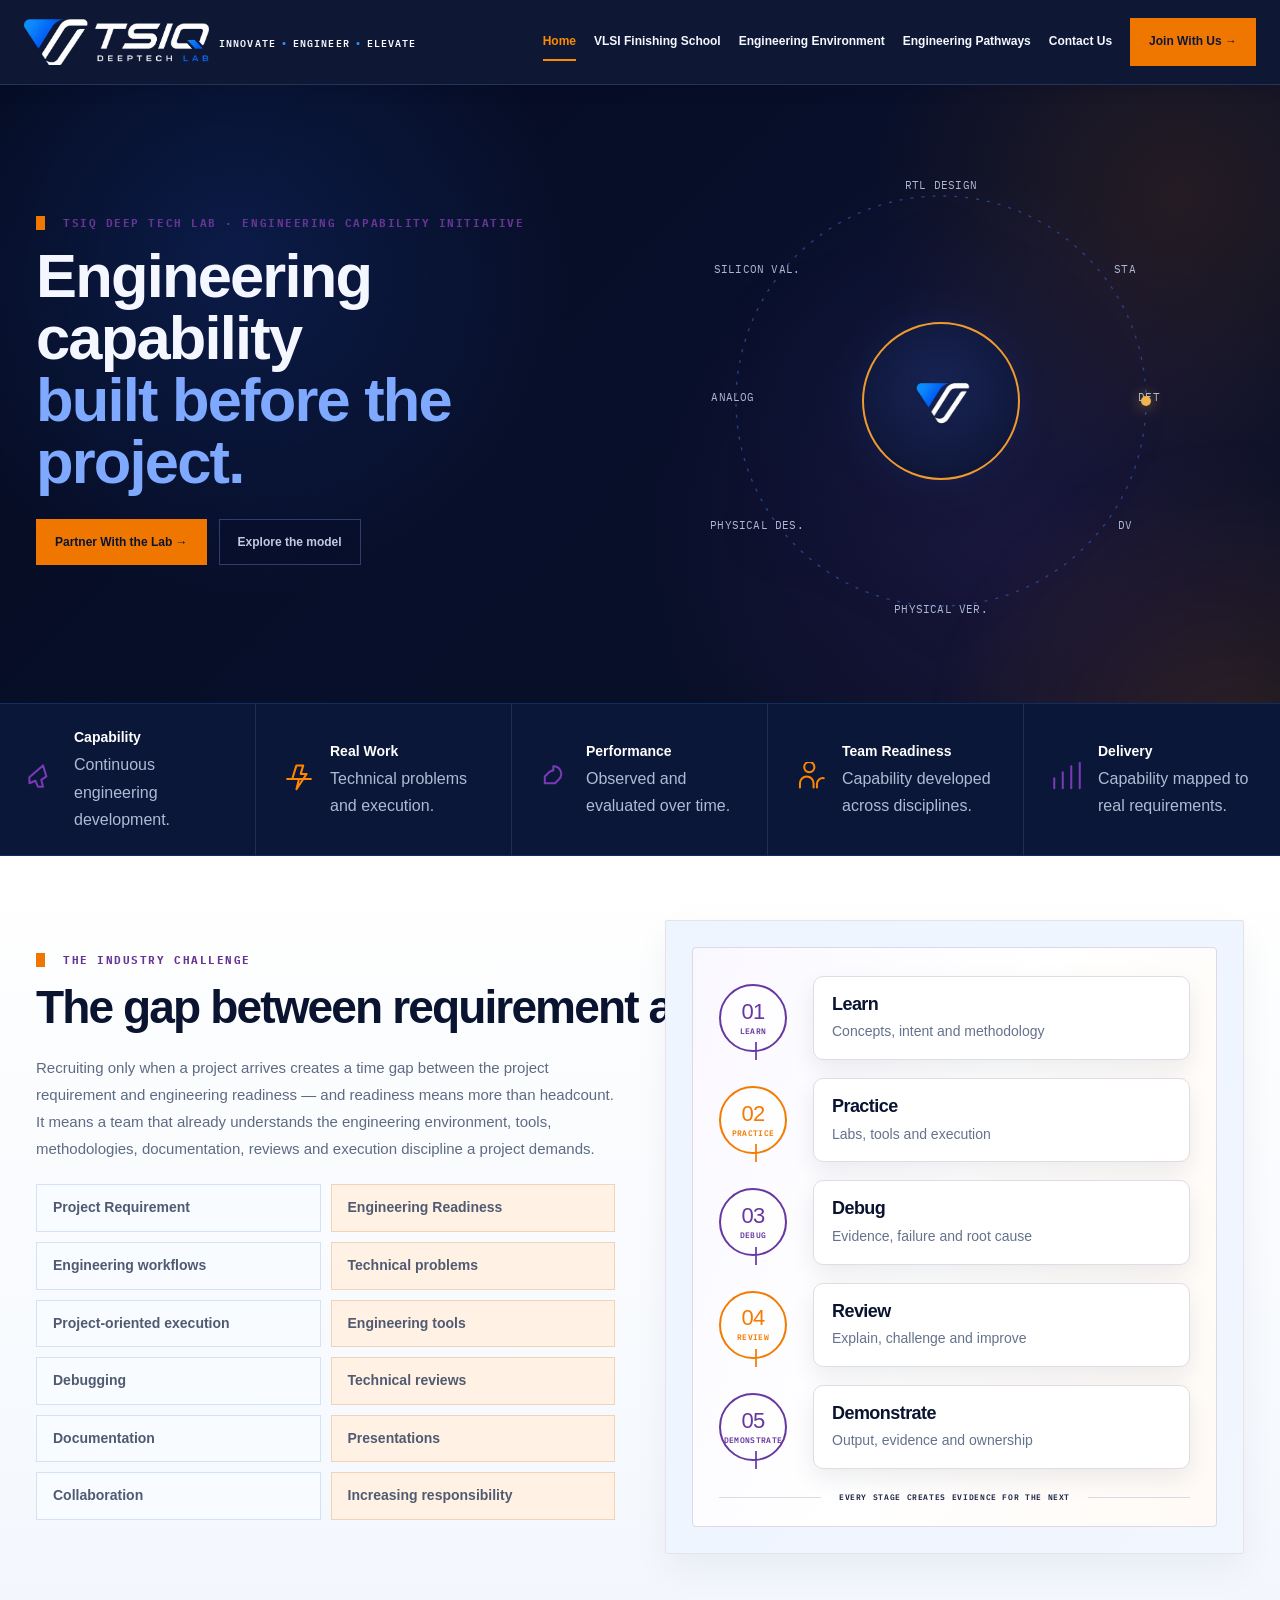
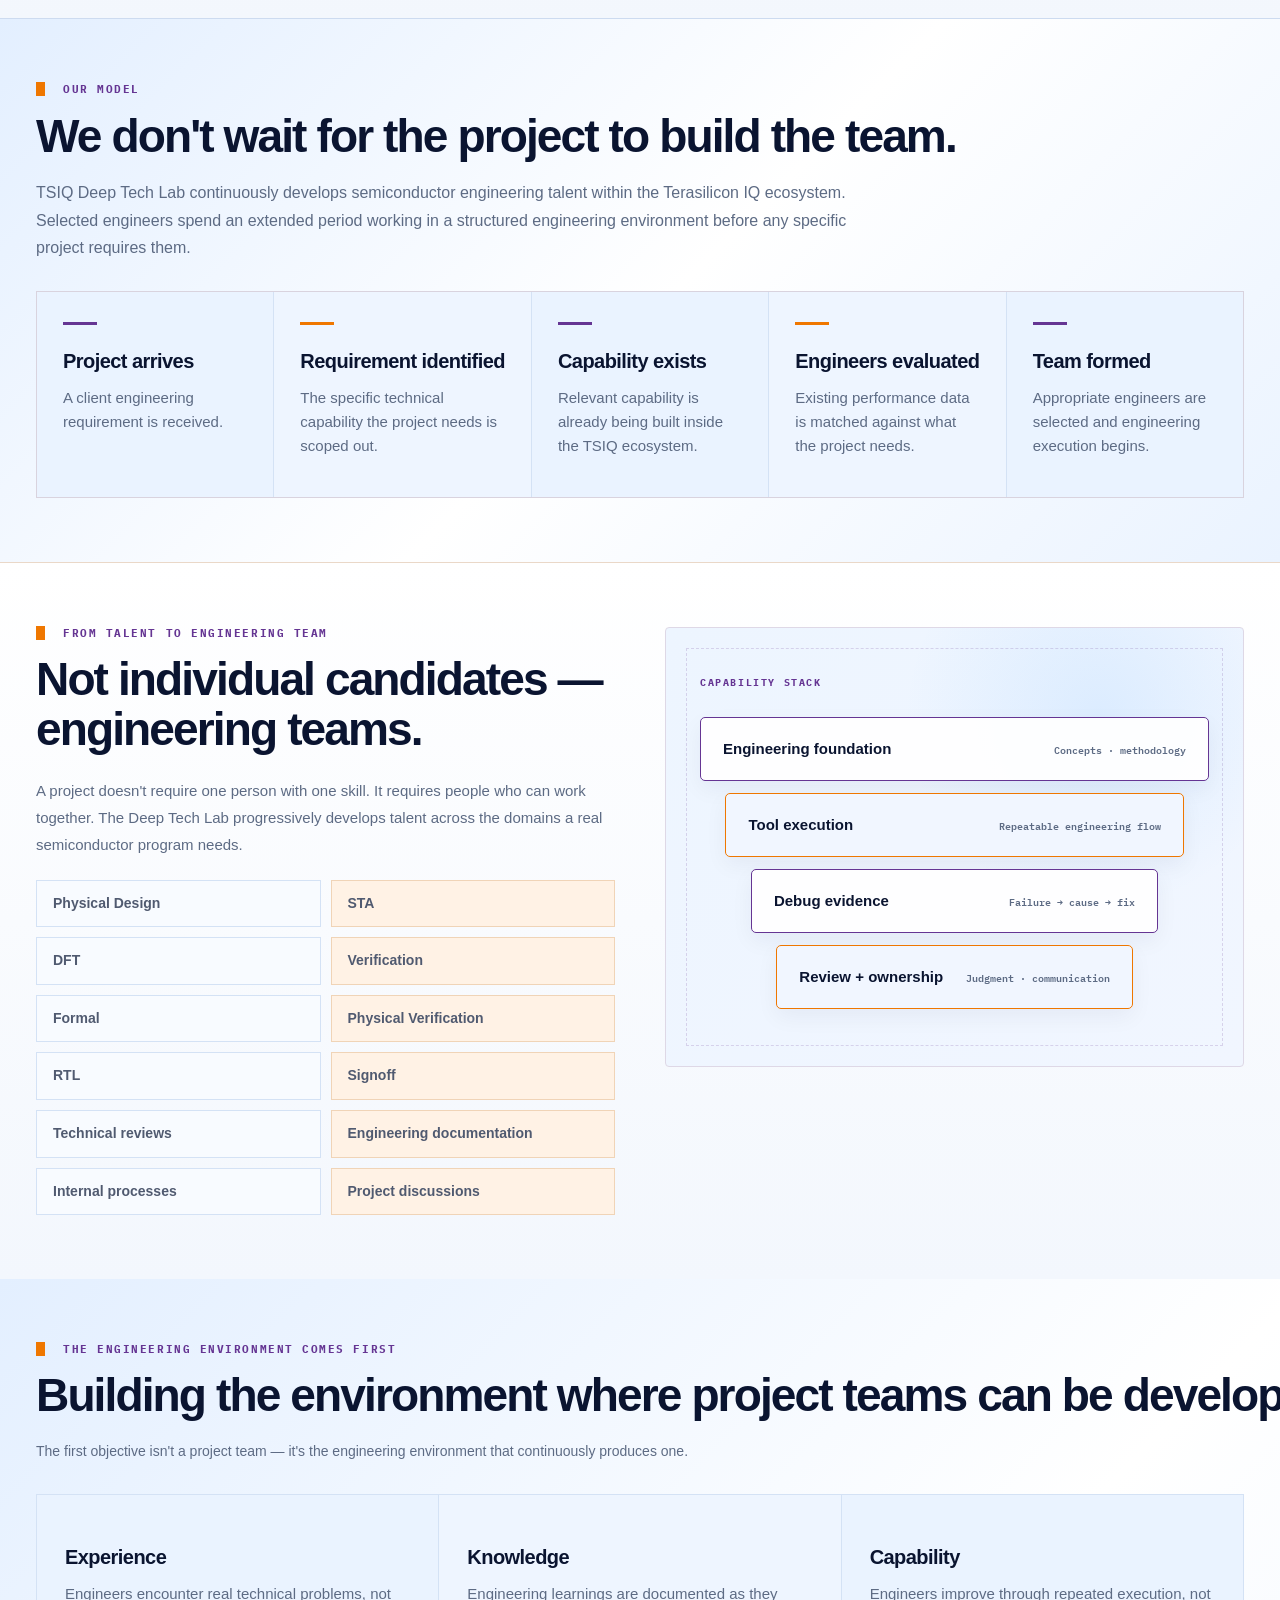
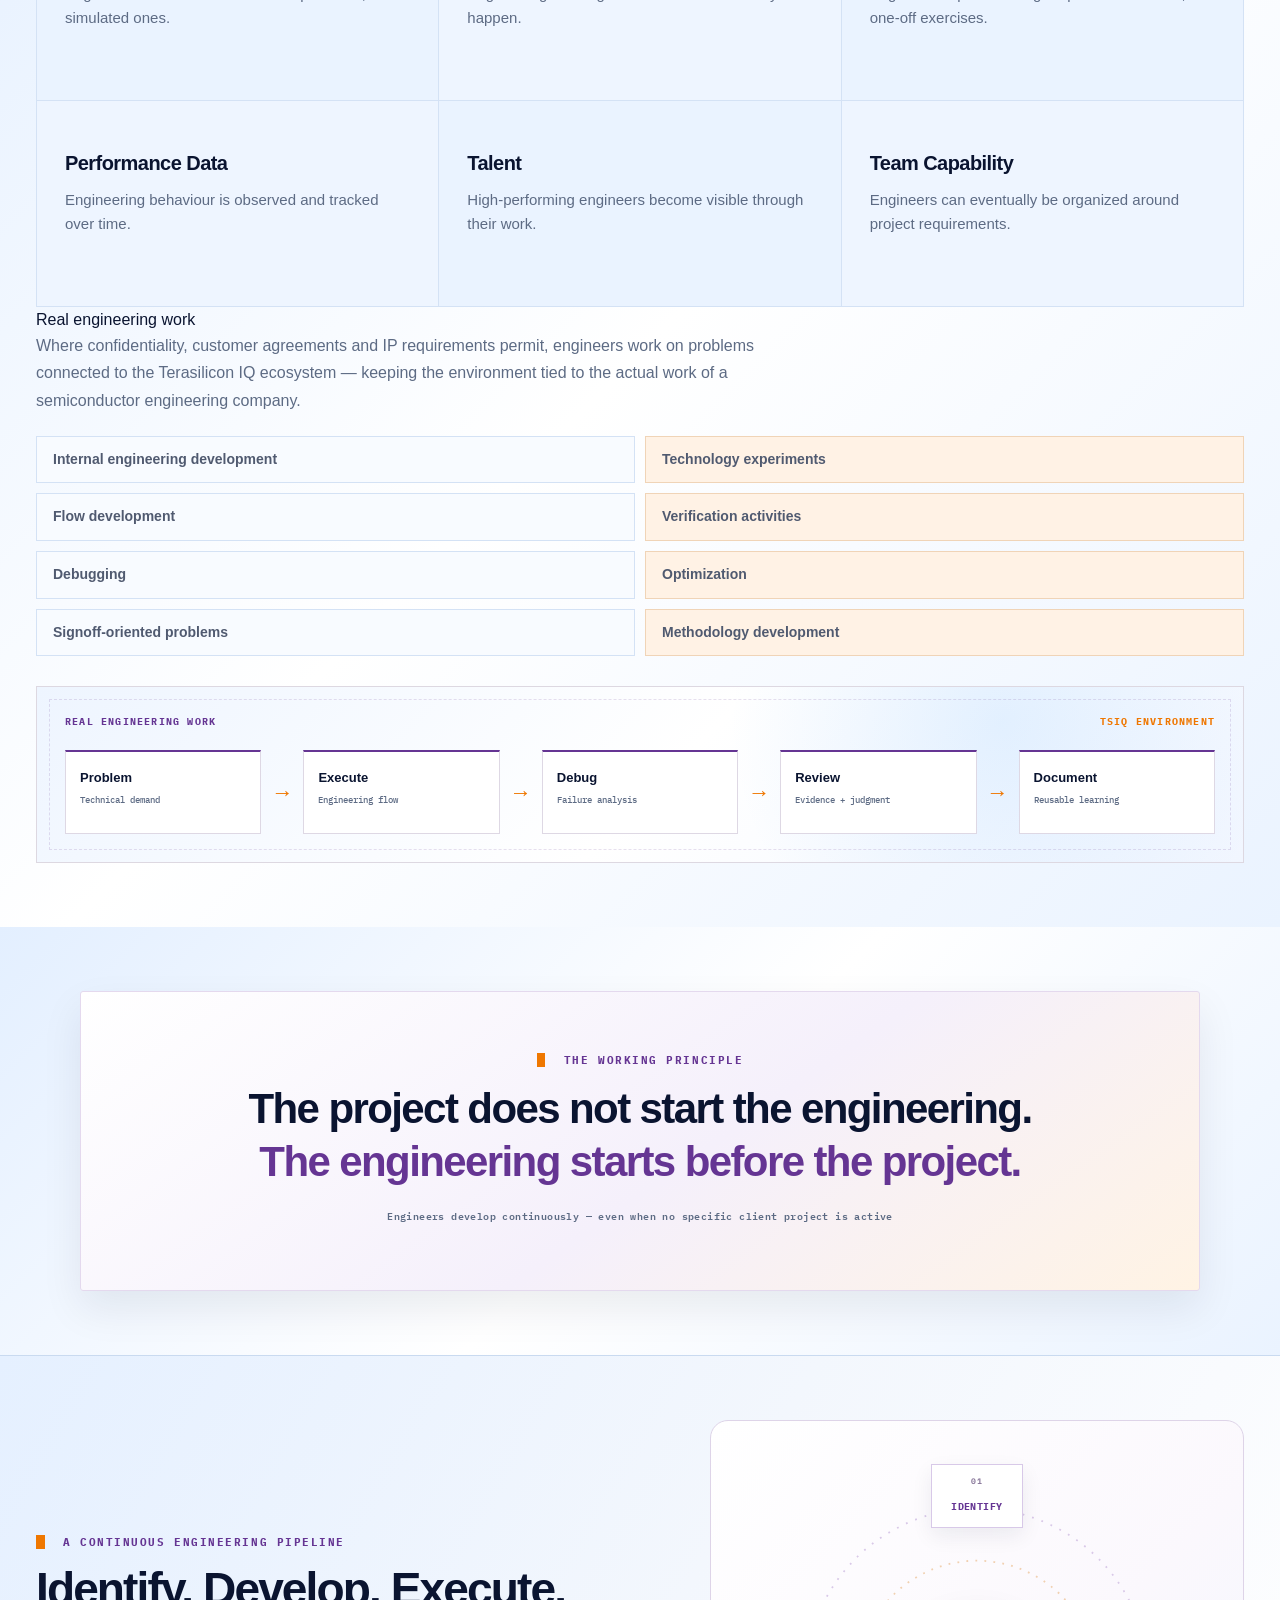
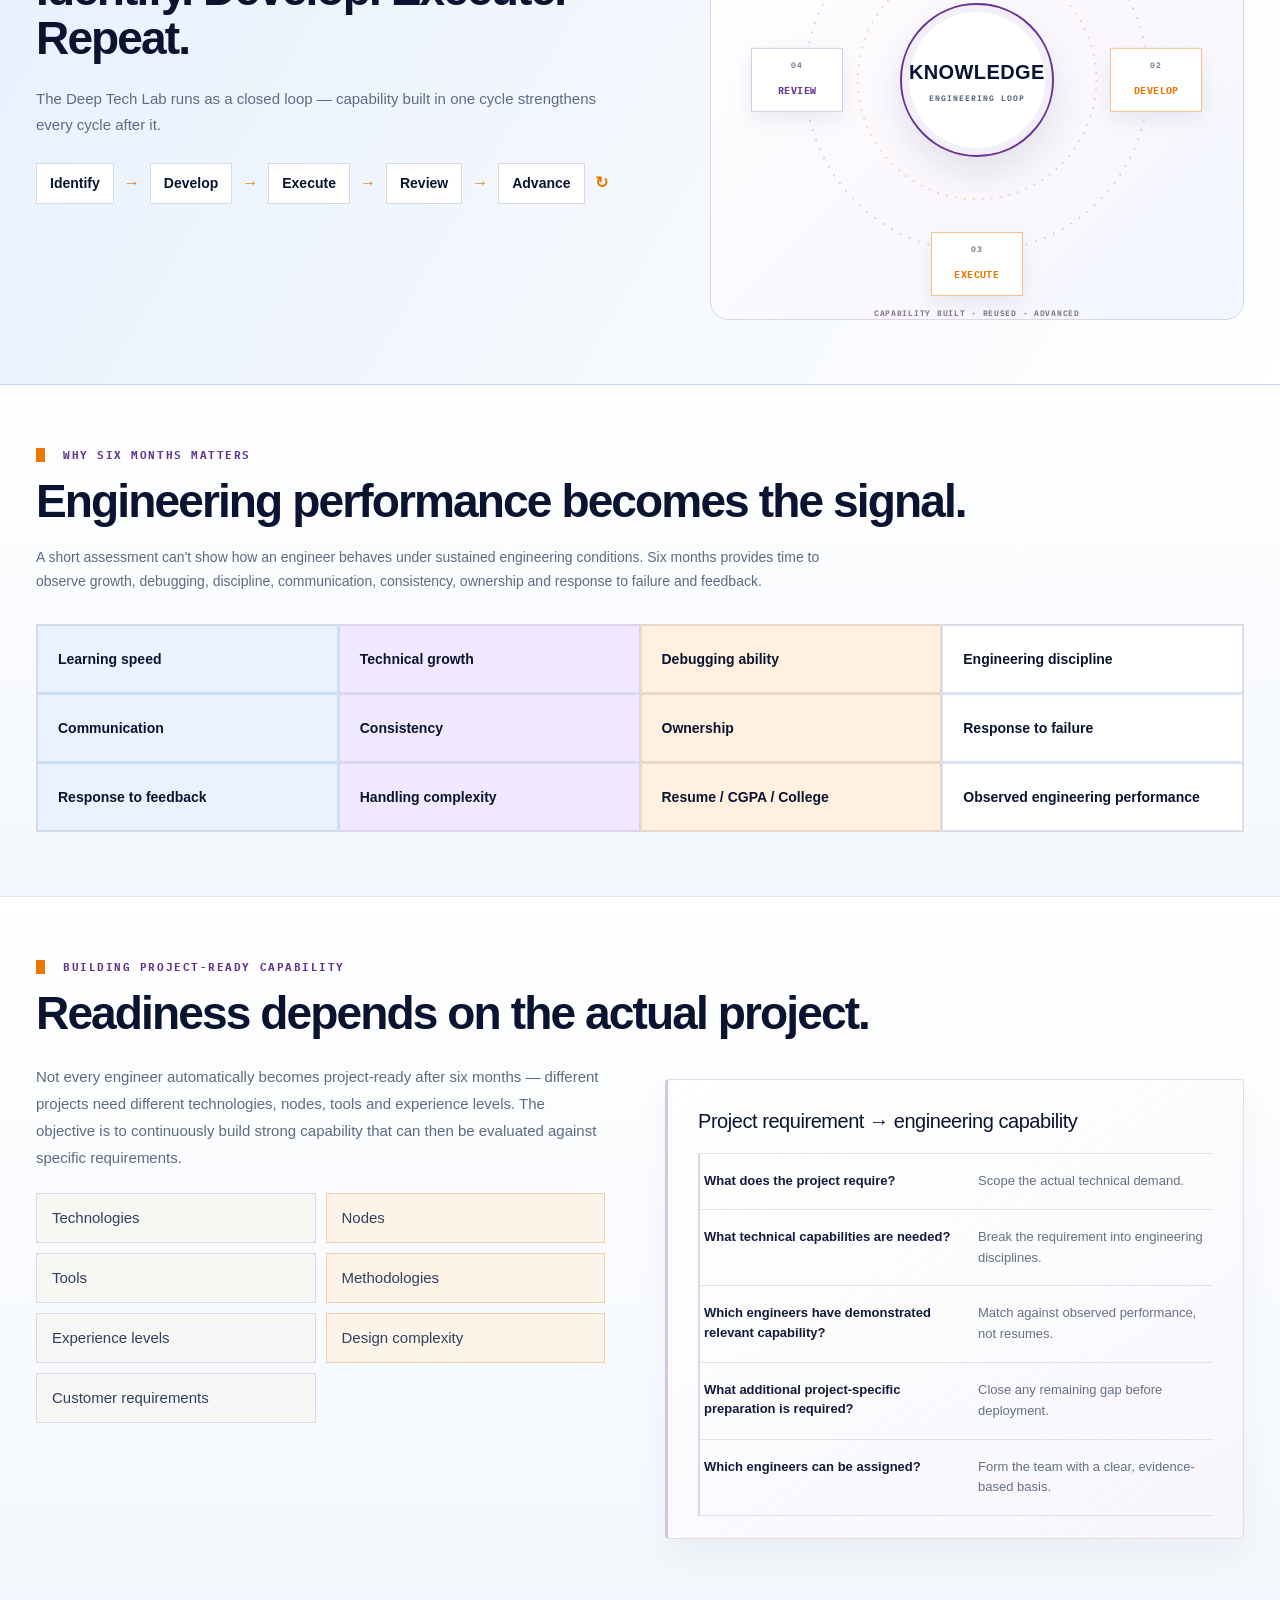
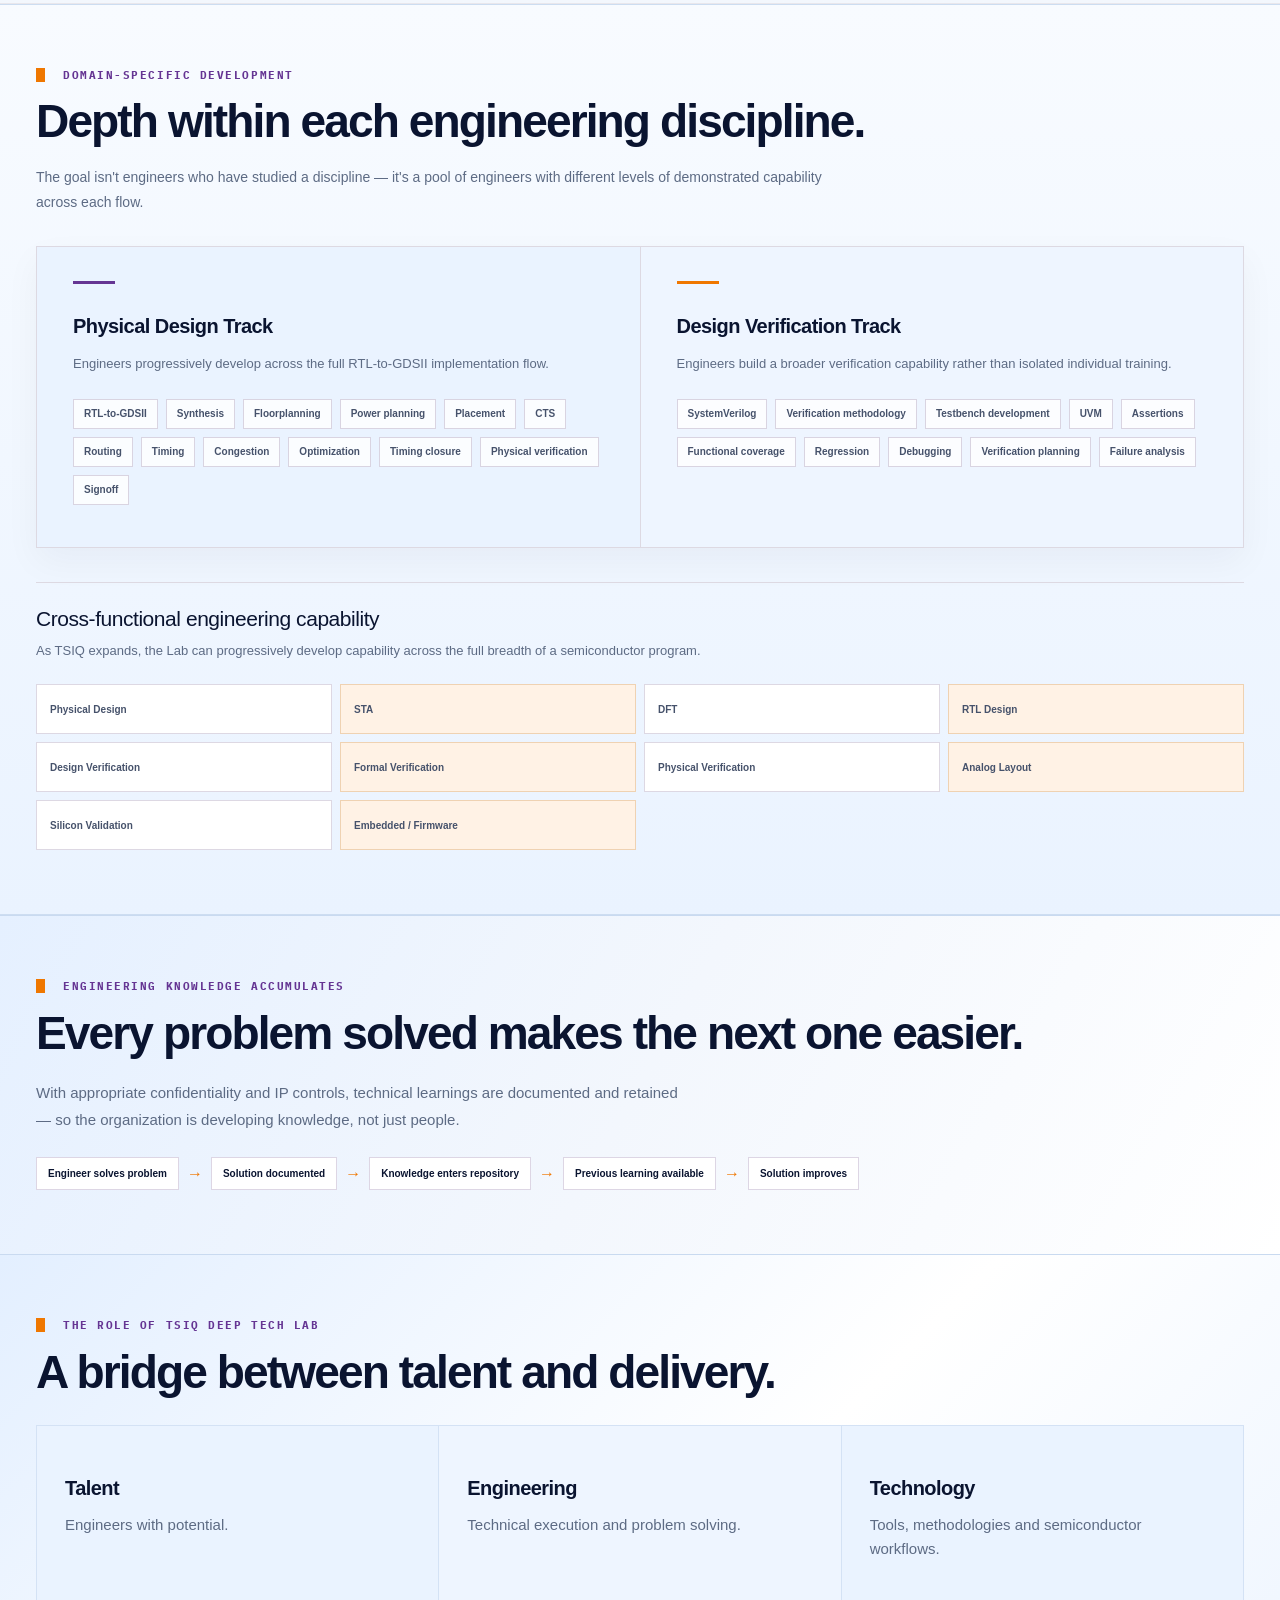
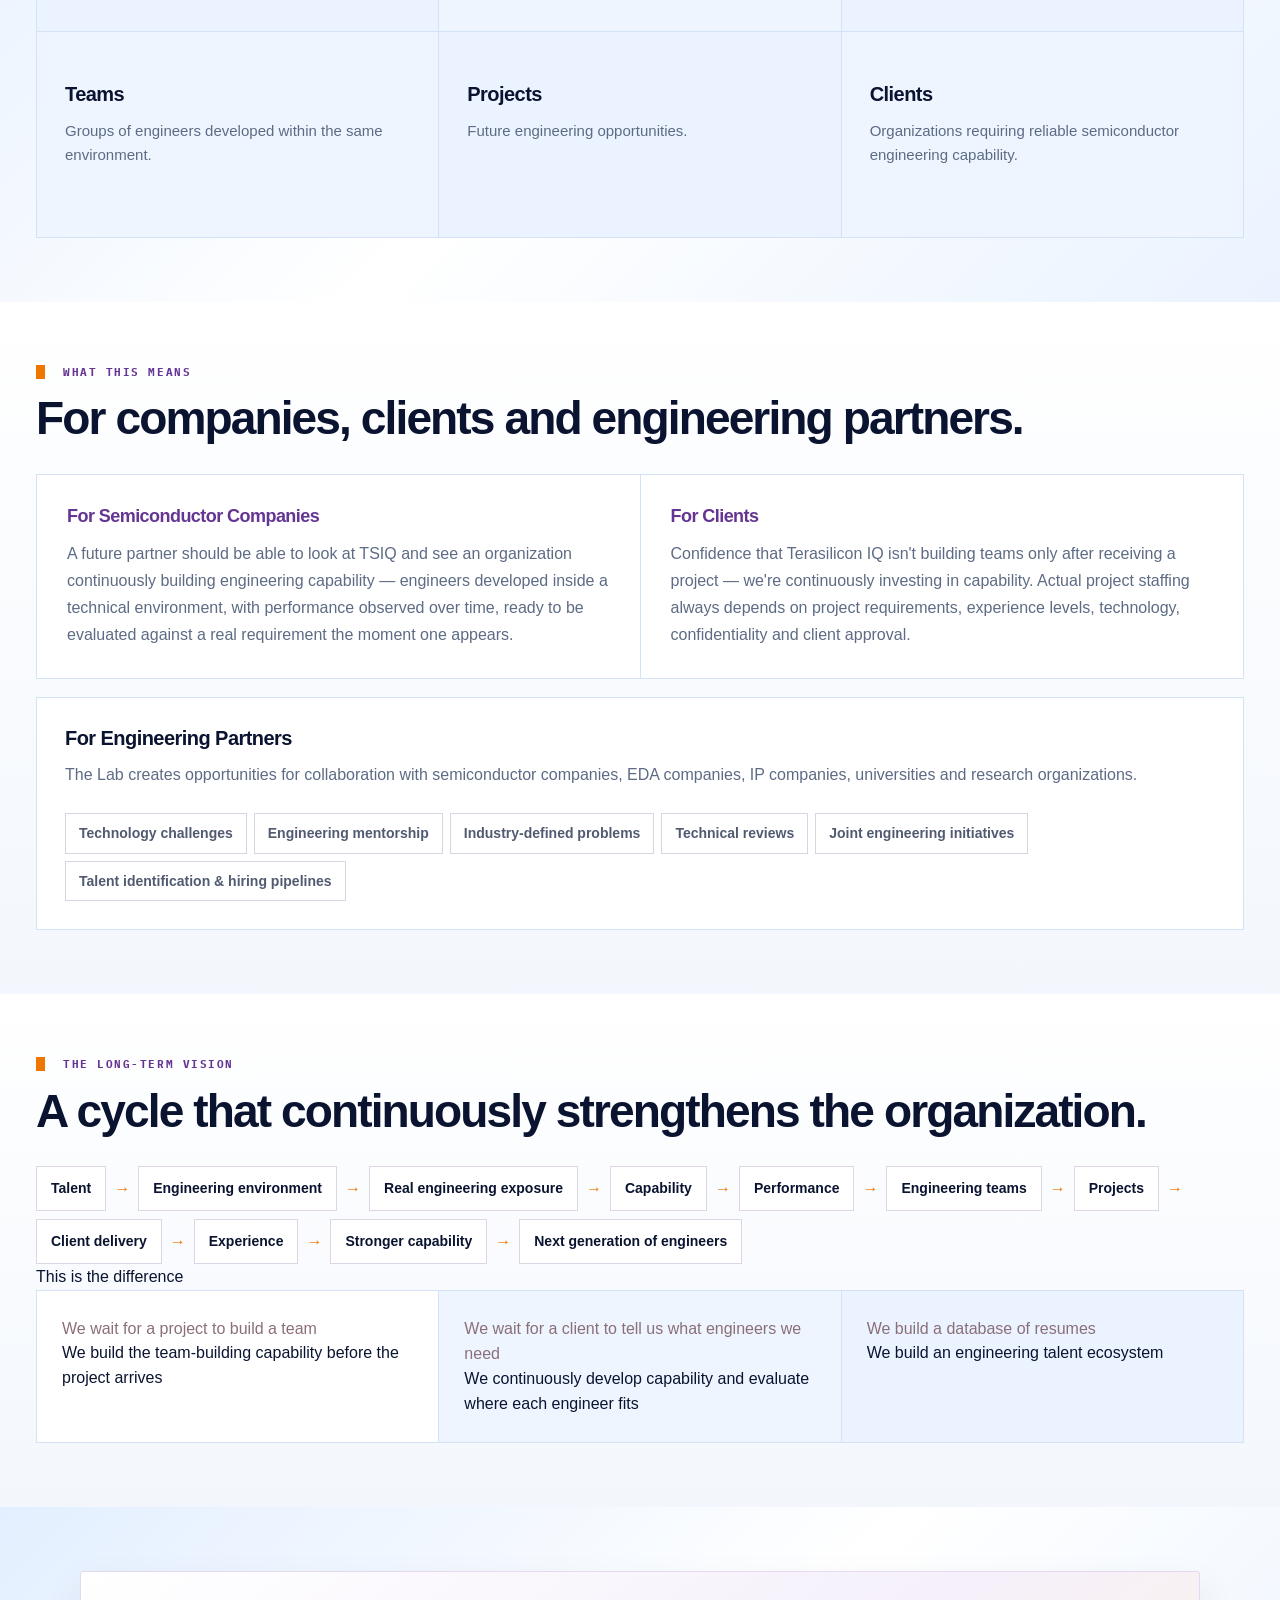
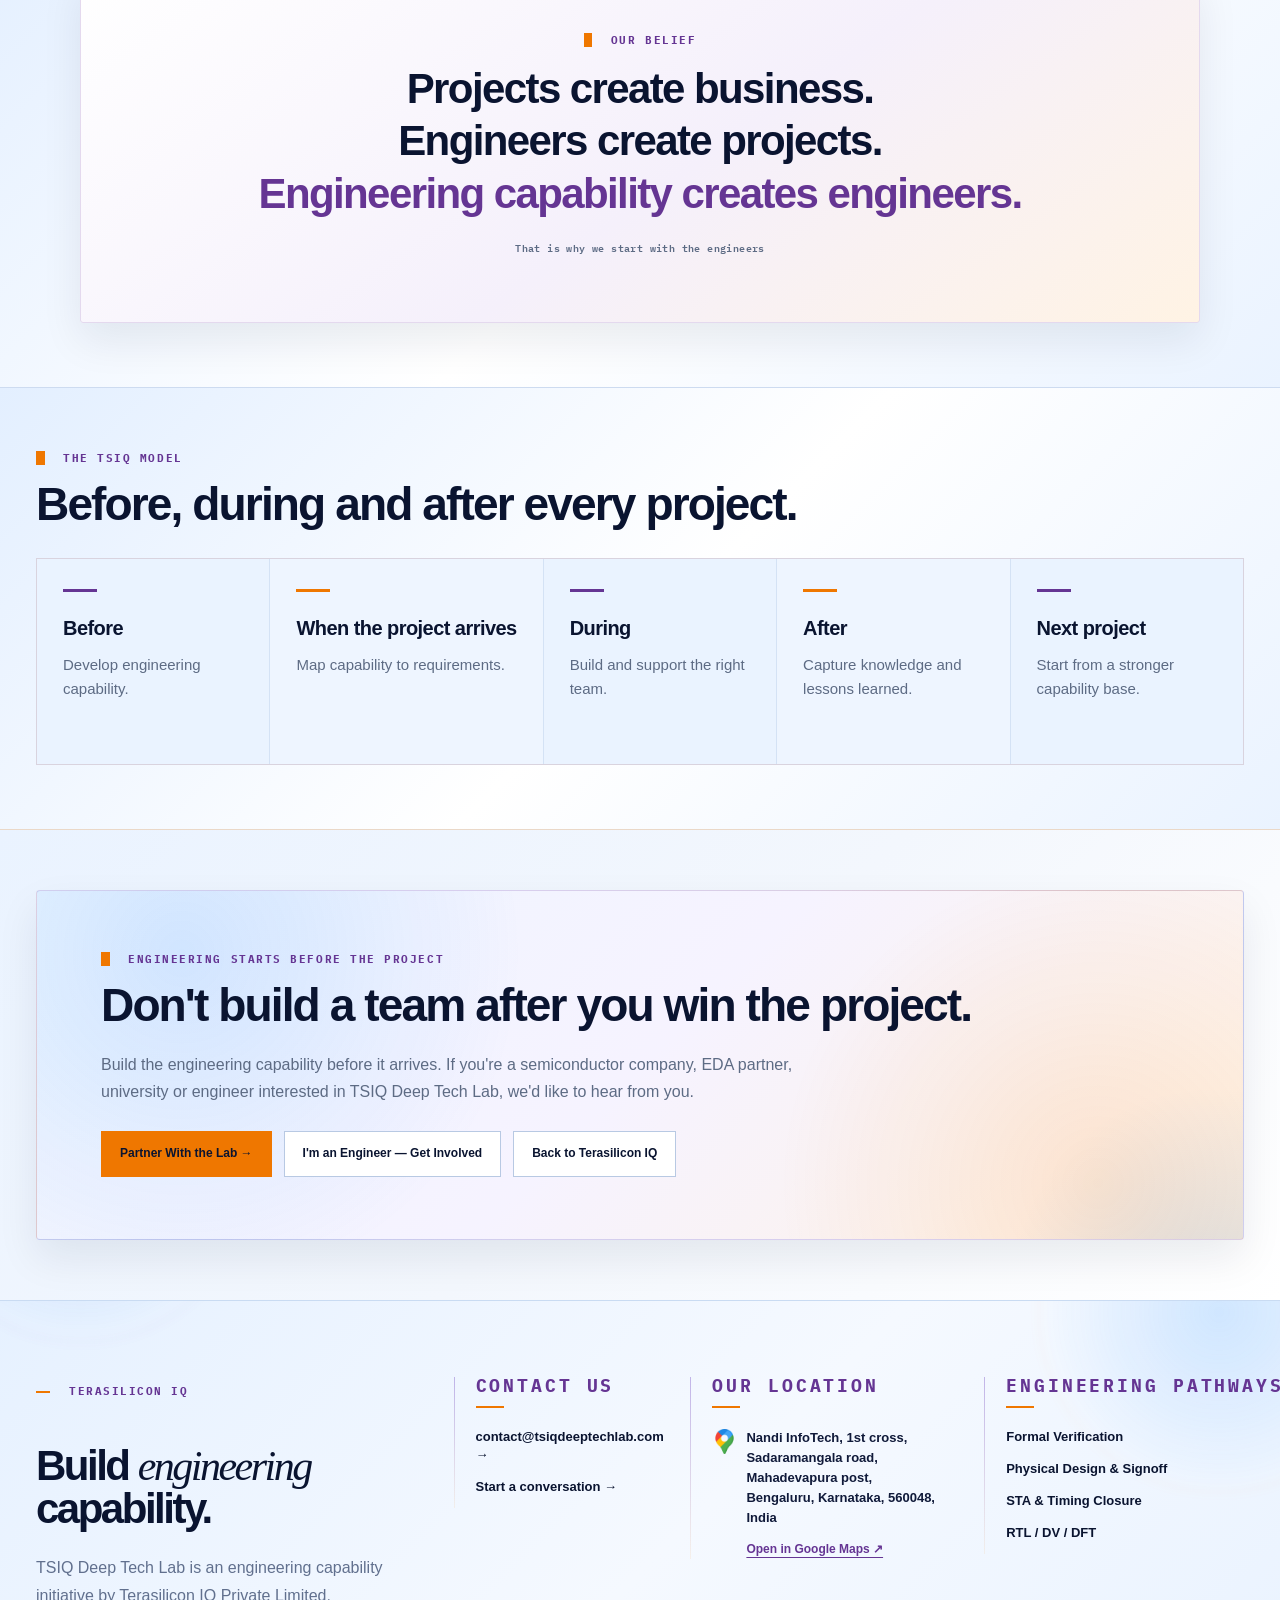
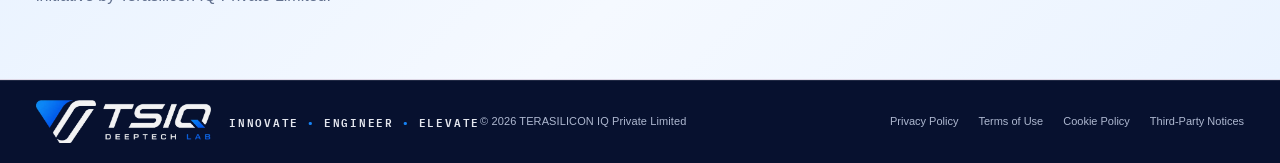
==== commit 2eed78dc: "claude v1" ====
--- a/index.html
+++ b/index.html
@@ -62,7 +62,7 @@
   </style>
  </head>
  <body>
-  <header class="site-header">
+  <header class="site-header" id="site-header">
    <div class="container nav">
     <a aria-label="TSIQ Deep Tech Lab home" class="brand" href="./index.html">
      <img alt="TSIQ Deep Tech Lab" src="assets/images/tsiq-header-logo.png"/>
@@ -1504,7 +1504,7 @@
       TERASILICON IQ
      </div>
      <h2>
-      Let&rsquo;s build
+      Build
       <i>
        engineering
       </i>
--- a/css/style.css
+++ b/css/style.css
@@ -120,7 +120,8 @@
   padding:13px 18px;
   background:var(--orange);
   border:1px solid var(--orange);
-  color:#101638!important
+  color:#101638!important;
+  text-decoration:none!important
 }
 .menu-toggle {
   display:none;
@@ -538,7 +539,15 @@
   max-width:760px;
   margin:auto
 }
-/* V10.29 responsive CSS training journey — no raster dependency */
+/* V10.29 responsive CSS training journey — no raster dependency
+   V10.75: this section sits in the right-hand half of a two-column split
+   layout and never has more than ~615px to work with at any realistic
+   viewport width (it's capped by the 1240px page max-width, not the
+   viewport), so a 5-across grid of titled cards never had room to breathe —
+   short titles like "Learn" fit, but "Demonstrate" was always one strong
+   gust from wrapping or clipping. Using the single stacked column (icon
+   left, card right) at every width removes that ceiling entirely and reads
+   cleanly at any container size. */
 .journey-art {
   padding:0;
   display:flex;
@@ -547,29 +556,35 @@
 }
 .journey-css {
   width:100%;
-  max-width:900px;
-  padding:30px 28px 24px;
+  max-width:640px;
+  padding:28px 26px 24px;
   border:1px solid #ddd8e3;
   border-radius:4px;
   background:linear-gradient(110deg,#faf8ff 0%,#fff 48%,#fffaf5 100%);
   box-sizing:border-box
 }
 .journey-track {
-  display:grid;
-  grid-template-columns:repeat(5,minmax(0,1fr));
-  align-items:start;
+  display:flex;
+  flex-direction:column;
+  align-items:stretch;
   gap:0
 }
 .journey-stage {
   position:relative;
   display:grid;
-  grid-template-rows:auto 18px auto;
-  justify-items:center;
+  grid-template-columns:74px 1fr;
+  grid-template-rows:auto auto;
+  column-gap:20px;
+  align-items:center;
+  justify-items:start;
+  padding:0 0 18px;
   min-width:0
 }
 .journey-node {
-  width:76px;
-  height:76px;
+  grid-column:1;
+  grid-row:1 / span 2;
+  width:68px;
+  height:68px;
   border:2px solid currentColor;
   border-radius:50%;
   display:flex;
@@ -581,12 +596,12 @@
   line-height:1
 }
 .journey-node strong {
-  font:500 25px/1 "Inter",Arial,sans-serif;
+  font:500 22px/1 "Inter",Arial,sans-serif;
   letter-spacing:-.03em
 }
 .journey-node small {
   margin-top:5px;
-  font:600 8px/1 "IBM Plex Mono",monospace;
+  font:600 7.5px/1 "IBM Plex Mono",monospace;
   letter-spacing:.04em
 }
 .stage-purple {
@@ -596,48 +611,54 @@
   color:#f47b00
 }
 .journey-connector {
-  height:2px;
-  width:54%;
-  align-self:center;
+  grid-column:1;
+  grid-row:2;
+  width:2px;
+  height:18px;
+  justify-self:center;
+  align-self:end;
+  margin-top:6px;
   background:currentColor;
   opacity:.85
 }
 .journey-card {
+  grid-column:2;
+  grid-row:1 / span 2;
+  min-height:82px;
   width:100%;
-  min-height:102px;
-  padding:17px 13px 15px;
+  padding:16px 18px;
   border:1px solid #e0dce4;
   border-radius:10px;
   background:#fff;
   box-shadow:0 10px 24px rgba(16,22,56,.08);
   box-sizing:border-box;
-  text-align:center;
-  color:var(--ink)
+  text-align:left;
+  color:var(--ink);
+  min-width:0
 }
 .journey-card h4 {
-  margin:0 0 9px;
-  font:700 15px/1.2 "Inter",Arial,sans-serif
+  margin:0 0 6px;
+  font:700 15px/1.2 "Inter",Arial,sans-serif;
+  white-space:normal;
+  overflow-wrap:break-word;
+  word-break:break-word;
+  min-width:0
 }
 .journey-card p {
   margin:0;
   color:#65728b;
-  font-size:10px;
-  line-height:1.45
-}
-.journey-stage:not(:last-child)::after {
-  content:"";
-  position:absolute;
-  top:38px;
-  right:-1px;
-  width:2px;
-  height:0;
-  background:transparent
+  font-size:12.5px;
+  line-height:1.5;
+  min-width:0
+}
+.journey-stage:last-child {
+  padding-bottom:0
 }
 .journey-footer {
   display:flex;
   align-items:center;
   gap:18px;
-  margin-top:26px;
+  margin-top:24px;
   color:#1b2242
 }
 .journey-footer span {
@@ -648,35 +669,42 @@
 .journey-footer b {
   font:600 8px/1.2 "IBM Plex Mono",monospace;
   letter-spacing:.08em;
-  white-space:nowrap
-}
+  text-align:center;
+  white-space:normal
+}
+
+/* A little extra breathing room once the section genuinely has the space
+   for it (e.g. the section is viewed full-width rather than in the split
+   layout, or on very wide monitors). */
+@media (min-width:1600px) {
+  .journey-css {
+    max-width:720px;
+    padding:32px 30px 28px;
+  }
+  .journey-node {
+    width:74px;
+    height:74px;
+  }
+  .journey-node strong {
+    font-size:24px;
+  }
+  .journey-card h4 {
+    font-size:16px;
+  }
+  .journey-card p {
+    font-size:13.5px;
+  }
+}
+
 @media(max-width:820px) {
-  .journey-art {
-    width:100%
-  }
   .journey-css {
     max-width:620px;
     padding:24px 20px 22px
   }
-  .journey-track {
-    display:flex;
-    flex-direction:column;
-    align-items:stretch;
-    gap:0
-  }
   .journey-stage {
-    display:grid;
-    grid-template-columns:70px 1fr;
-    grid-template-rows:auto auto;
     column-gap:18px;
-    align-items:center;
-    justify-items:start;
-    padding:0 0 18px;
-    position:relative
   }
   .journey-node {
-    grid-column:1;
-    grid-row:1 / span 2;
     width:64px;
     height:64px
   }
@@ -686,22 +714,9 @@
   .journey-node small {
     font-size:7px
   }
-  .journey-connector {
-    grid-column:1;
-    grid-row:2;
-    width:2px;
-    height:18px;
-    justify-self:center;
-    align-self:end;
-    margin-top:6px
-  }
   .journey-card {
-    grid-column:2;
-    grid-row:1 / span 2;
     min-height:78px;
-    width:100%;
     padding:15px 16px;
-    text-align:left
   }
   .journey-card h4 {
     font-size:14px;
@@ -711,17 +726,12 @@
     font-size:10px;
     line-height:1.45
   }
-  .journey-stage:last-child {
-    padding-bottom:0
-  }
   .journey-footer {
     margin-top:22px;
     gap:10px
   }
   .journey-footer b {
     font-size:7px;
-    text-align:center;
-    white-space:normal
   }
 }
 @media(max-width:480px) {
@@ -5649,7 +5659,7 @@
   box-shadow:0 8px 20px rgba(16,22,56,.06);
 }
 .readiness-project-section .split-copy:nth-child(2) {
-  margin-top:2px;
+  margin-top:118px;
   padding:28px 30px 22px 30px;
   border:1px solid #e1dce6;
   border-left:3px solid rgba(101,53,147,.26);
@@ -7292,19 +7302,21 @@
 }
 
 
-/* FINAL PUBLISH: active navigation state */
-.nav a.active,
-.navlinks a.active,
-.links a.active{
+/* FINAL PUBLISH: active navigation state
+   Bugfix: excluded .nav-cta so the "Join With Us" button doesn't render with an
+   underline running through its label when marked active (e.g. on contact.html). */
+.nav a.active:not(.nav-cta),
+.navlinks a.active:not(.nav-cta),
+.links a.active:not(.nav-cta){
   color:var(--purple,#6b3fc4)!important;
   text-decoration:underline;
   text-decoration-thickness:2px;
   text-underline-offset:6px;
 }
 @media(max-width:820px){
-  .nav a.active,
-  .navlinks a.active,
-  .links a.active{
+  .nav a.active:not(.nav-cta),
+  .navlinks a.active:not(.nav-cta),
+  .links a.active:not(.nav-cta){
     text-decoration-thickness:1.5px;
     text-underline-offset:4px;
   }
@@ -8167,3 +8179,580 @@
 .hero,
 .hero-section { background-color:var(--navy); }
 .value-strip { background:#0a1738 !important; }
+
+/* V10.62 — remove the visible gap between the hero and capability value strip */
+main {
+  margin:0 !important;
+  padding:0 !important;
+  display:block !important;
+}
+main > section,
+main > section + section,
+.chip-hero,
+.value-strip {
+  margin-top:0 !important;
+  margin-bottom:0 !important;
+}
+.chip-hero {
+  border-bottom:0 !important;
+}
+.value-strip {
+  position:relative !important;
+  top:0 !important;
+  transform:none !important;
+}
+
+/* V10.63 — TSIQ logo-aligned background system */
+:root {
+  --paper:#eef5ff;
+  --white:#ffffff;
+  --line:#d4e2f5;
+  --purple:#653593;
+  --purple-soft:#e9f2ff;
+  --orange:#ef7700;
+  --orange-soft:#fff2e5;
+  --violet-soft:#e5efff;
+}
+
+body { background:var(--paper); }
+
+/* Keep the branded dark surfaces limited to navigation/hero/value band. */
+.site-header { background:rgba(7,17,47,.97); border-bottom-color:rgba(112,160,224,.22); }
+.desktop-nav a { color:#f5f8ff; }
+.desktop-nav a:hover,.desktop-nav a.active { color:#ff9a1f; }
+.brand-wordmark strong { color:#fff; }
+.brand-wordmark small { color:#b8c8e6; }
+
+.value-strip {
+  background:#08163a;
+  border-bottom-color:#1c3c70;
+}
+.value-block {
+  color:#f5f8ff;
+  border-right-color:#1b3765;
+}
+.value-block p { color:#b9c9e6; }
+.value-block:hover,
+.value-block:nth-child(even):hover { background:#102b59; }
+
+.split-section { background:#f8fbff; }
+.model-section { background:linear-gradient(135deg,#eaf3ff 0%,#f4f8ff 52%,#e8f2ff 100%); }
+.readiness-section { background:#f8fbff; }
+.focus-section { background:#eef5ff; }
+.tracks-section { background:#f8fbff; }
+.environment-section { background:#eef5ff; }
+.knowledge-section { background:linear-gradient(135deg,#e7f2ff 0%,#f1f7ff 52%,#f8fbff 100%); }
+.includes-section { background:#f8fbff; }
+.statement-section { background:#eef5ff; }
+.cta-section { background:#eaf3ff; }
+.contact-details { background:#f8fbff; }
+
+/* Cards stay mostly blue/white; warm orange is reserved for small accents. */
+.model-card,
+.track-card,
+.environment-grid article,
+.focus-grid article,
+.includes-grid span { background:#f7fbff; }
+.model-card:nth-child(even),
+.track-card:nth-child(2n),
+.environment-grid article:nth-child(3n),
+.focus-grid article:nth-child(2n),
+.includes-grid span:nth-child(3n) { background:var(--orange-soft); }
+.model-card:nth-child(odd),
+.track-card:nth-child(2n+1),
+.environment-grid article:nth-child(2n),
+.includes-grid span:nth-child(3n+1) { background:var(--purple-soft); }
+
+.statement,
+.large-card { background:#f8fbff; border-color:#d4e2f5; }
+.compare .box.old { background:var(--purple-soft); }
+.compare .box.new { background:var(--orange-soft); }
+
+.tag-grid span { background:#f8fbff; border-color:#d4e2f5; }
+.tag-grid span:nth-child(even) { background:var(--orange-soft); border-color:#f0d4b7; }
+
+.cta-card {
+  background:radial-gradient(circle at 12% 18%,rgba(26,116,232,.13),transparent 31%),
+             radial-gradient(circle at 88% 84%,rgba(24,139,255,.10),transparent 29%),
+             linear-gradient(135deg,#e4f0ff 0%,#eff6ff 50%,#e6f1ff 100%);
+  border-color:rgba(26,116,232,.18);
+}
+
+@media (max-width: 760px) {
+  .value-strip { background:#08163a; }
+}
+
+/* V10.64 — typography refinement: cleaner single-line section headings and larger supporting text. */
+.section-heading h2,
+.section-heading-tight h2,
+.model-card h3,
+.focus-grid h3,
+.track-card h3,
+.environment-grid h3,
+.compare h4,
+.large-card h3,
+.contact-details h3,
+.contact-intro h2,
+.cta-card h2,
+.statement h2 {
+  white-space: nowrap;
+  overflow: visible;
+  text-overflow: clip;
+}
+
+.section-heading h2,
+.section-heading-tight h2 {
+  font-size: clamp(30px, 3.25vw, 48px);
+  line-height: 1.08;
+}
+
+.model-card h3,
+.focus-grid h3,
+.track-card h3,
+.environment-grid h3,
+.large-card h3 {
+  font-size: 21px;
+}
+
+.journey-card h4,
+.compare h4,
+.contact-details h3 {
+  font-size: 18px;
+}
+
+/* Supporting/sub text is intentionally more readable across the site. */
+.section-heading > p,
+.section-note,
+.chip-hero-copy p,
+.cta-card p,
+.model-card p,
+.focus-grid p,
+.track-card p,
+.environment-grid p,
+.large-card p,
+.compare p,
+.contact-intro p,
+.contact-details p,
+.value-block p {
+  font-size: 16px;
+  line-height: 1.7;
+}
+
+.journey-card p {
+  font-size: 14px;
+  line-height: 1.55;
+}
+
+@media (max-width: 760px) {
+  /* Preserve mobile readability: headings may wrap rather than overflow the viewport. */
+  .section-heading h2,
+  .section-heading-tight h2,
+  .model-card h3,
+  .focus-grid h3,
+  .track-card h3,
+  .environment-grid h3,
+  .journey-card h4,
+  .compare h4,
+  .large-card h3,
+  .contact-details h3,
+  .contact-intro h2,
+  .cta-card h2,
+  .statement h2 {
+    white-space: normal;
+  }
+
+  .section-heading h2,
+  .section-heading-tight h2 {
+    font-size: clamp(28px, 7.2vw, 38px);
+  }
+
+  .section-heading > p,
+  .section-note,
+  .model-card p,
+  .focus-grid p,
+  .track-card p,
+  .environment-grid p,
+  .large-card p,
+  .compare p,
+  .contact-intro p,
+  .contact-details p,
+  .value-block p {
+    font-size: 15px;
+    line-height: 1.65;
+  }
+
+  .journey-card p {
+    font-size: 13px;
+  }
+}
+
+/* V10.65 — distinct TSIQ colour treatment for the performance highlights grid. */
+.includes-grid span {
+  border:1px solid #d7e2f3;
+  color:var(--ink);
+}
+.includes-grid span:nth-child(4n+1) {
+  background:#e8f3ff !important;
+  border-color:#c7def8;
+}
+.includes-grid span:nth-child(4n+2) {
+  background:#f0e9ff !important;
+  border-color:#ddd0f5;
+}
+.includes-grid span:nth-child(4n+3) {
+  background:#fff0df !important;
+  border-color:#f3d2ad;
+}
+.includes-grid span:nth-child(4n) {
+  background:#ffffff !important;
+  border-color:#d7e2f3;
+}
+.includes-grid span:nth-child(4n+1):hover,
+.includes-grid span:nth-child(4n+1):focus-visible {
+  background:#d9ebff !important;
+  border-color:#a9ccef;
+}
+.includes-grid span:nth-child(4n+2):hover,
+.includes-grid span:nth-child(4n+2):focus-visible {
+  background:#e5d8ff !important;
+  border-color:#c9b6ee;
+}
+.includes-grid span:nth-child(4n+3):hover,
+.includes-grid span:nth-child(4n+3):focus-visible {
+  background:#ffe3c4 !important;
+  border-color:#edbf8b;
+}
+.includes-grid span:nth-child(4n):hover,
+.includes-grid span:nth-child(4n):focus-visible {
+  background:#eef6ff !important;
+  border-color:#bdd5f1;
+}
+
+/* V10.66 — keep the requested long section headlines on one line on larger screens. */
+@media (min-width: 761px) {
+  #vlsi-finishing-school .split-grid,
+  .readiness-project-section .split-grid,
+  .readiness-section .readiness-grid {
+    grid-template-columns:minmax(0,1fr) minmax(0,1fr);
+    gap:50px;
+  }
+
+  #vlsi-finishing-school h2,
+  .readiness-project-section h2,
+  .readiness-section h2,
+  .knowledge-section-no-loop h2 {
+    max-width:none;
+    white-space:nowrap;
+    font-size:28px;
+    line-height:1.15;
+    letter-spacing:-1.8px;
+  }
+}
+
+@media (max-width: 760px) {
+  #vlsi-finishing-school h2,
+  .readiness-project-section h2,
+  .readiness-section h2,
+  .knowledge-section-no-loop h2 {
+    white-space:normal;
+  }
+}
+
+/* V10.67 typography refinement — professional UI type and larger content labels */
+:root {
+  --site-font:"Inter","Segoe UI",Arial,sans-serif;
+}
+html, body, button, input, textarea, select {
+  font-family:var(--site-font);
+}
+body {
+  font-size:16px;
+}
+.tag-grid span,
+.knowledge-flow span,
+.tag-row em,
+.includes-grid span,
+.track-card>span,
+.environment-grid span,
+.model-card p,
+.focus-grid p,
+.environment-grid p,
+.track-card p,
+.includes-grid span {
+  font-family:var(--site-font);
+}
+.tag-grid span {
+  font-size:14px;
+  line-height:1.4;
+  padding:13px 16px;
+}
+.model-card p,
+.focus-grid p,
+.environment-grid p,
+.track-card p {
+  font-size:15px;
+  line-height:1.6;
+}
+.model-card h3,
+.focus-grid h3,
+.environment-grid h3,
+.track-card h3 {
+  line-height:1.2;
+}
+.knowledge-flow span,
+.tag-row em {
+  font-size:14px;
+  line-height:1.35;
+  padding:10px 13px;
+}
+.includes-grid span {
+  font-size:14px;
+  line-height:1.45;
+  padding:20px;
+}
+.track-card>span,
+.environment-grid span {
+  font-size:13px;
+  line-height:1.35;
+}
+
+@media (max-width:820px) {
+  .tag-grid span,
+  .knowledge-flow span,
+  .tag-row em,
+  .includes-grid span {
+    font-size:14px;
+  }
+  .model-card p,
+  .focus-grid p,
+  .environment-grid p,
+  .track-card p {
+    font-size:15px;
+  }
+}
+
+/* V10.70 — unified heading hierarchy across the site.
+   Keep the locked Contact/Footer typography unchanged. */
+:root {
+  --heading-size:clamp(42px,3.6vw,50px);
+  --heading-line:1.08;
+  --heading-track:-1.9px;
+  --subheading-size:20px;
+  --small-heading-size:18px;
+}
+
+/* Main content H2s share one professional scale and weight. */
+.section-heading h2,
+.section-heading-tight h2,
+.split-copy h2,
+.readiness-copy h2,
+.knowledge-grid h2,
+.center-head h2,
+.statement h2,
+.cta-card h2 {
+  font-family:var(--site-font);
+  font-size:var(--heading-size) !important;
+  line-height:var(--heading-line) !important;
+  letter-spacing:var(--heading-track) !important;
+  font-weight:700 !important;
+}
+
+/* Keep the hero headline visually distinct from section headings. */
+.chip-hero-copy h1 {
+  font-family:var(--site-font);
+}
+
+/* Unify supporting card headings without changing the locked footer. */
+.model-card h3,
+.focus-grid h3,
+.track-card h3,
+.environment-grid h3,
+.large-card h3,
+.journey-card h4,
+.compare h4 {
+  font-family:var(--site-font);
+  font-size:var(--subheading-size) !important;
+  line-height:1.25 !important;
+  letter-spacing:-.55px !important;
+  font-weight:700 !important;
+}
+
+/* The smaller comparison/step labels retain a clear secondary hierarchy. */
+.compare h4,
+.journey-card h4 {
+  font-size:var(--small-heading-size) !important;
+}
+
+@media (max-width:760px) {
+  .section-heading h2,
+  .section-heading-tight h2,
+  .split-copy h2,
+  .readiness-copy h2,
+  .knowledge-grid h2,
+  .center-head h2,
+  .statement h2,
+  .cta-card h2 {
+    font-size:clamp(34px,8.8vw,42px) !important;
+    line-height:1.06 !important;
+    letter-spacing:-1.5px !important;
+    white-space:normal;
+  }
+
+  .model-card h3,
+  .focus-grid h3,
+  .track-card h3,
+  .environment-grid h3,
+  .large-card h3 {
+    font-size:18px !important;
+  }
+}
+
+/* V10.71/V10.75 (superseded) — the journey section previously tried to force
+   a 5-column grid at desktop widths, then a patched-in stacked layout for a
+   narrower "in-between" range. Both are now redundant: the base .journey-*
+   rules above (V10.75 rewrite) use the stacked layout unconditionally,
+   because .journey-art never actually has enough width for 5 columns at any
+   realistic viewport (see the comment above .journey-art). Kept out of the
+   cascade entirely rather than left as dead overrides to avoid the same
+   "silently stacked patches disagree" failure mode that caused the original
+   clipping bug. */
+
+/* V10.72 — unify readiness requirement box typography with site UI boxes. */
+.readiness-project-section .tag-grid span {
+  font-family:var(--site-font);
+  font-size:15px;
+  font-weight:500;
+  line-height:1.45;
+  letter-spacing:0;
+}
+
+/* V10.73 — prevent the locked Contact/Footer intro heading from crossing into its columns.
+   Minimal layout correction only; existing footer content, colors and structure are preserved. */
+.contact-details .contact-intro {
+  min-width:0;
+  overflow:hidden;
+}
+.contact-details .contact-intro h2 {
+  max-width:100% !important;
+  min-width:0 !important;
+  white-space:normal !important;
+  overflow-wrap:normal;
+  word-break:normal;
+  font-size:clamp(42px,3.2vw,54px) !important;
+  line-height:1.02 !important;
+  letter-spacing:-2.5px !important;
+}
+@media (max-width:1100px) {
+  .contact-details .contact-intro h2 {
+    max-width:620px !important;
+  }
+}
+@media (max-width:560px) {
+  .contact-details .contact-intro h2 {
+    font-size:44px !important;
+    letter-spacing:-2px !important;
+  }
+}
+
+/* V10.74 — keep the readiness heading inside its own left column. */
+@media (min-width:761px) {
+  .readiness-section .readiness-grid {
+    align-items:start;
+  }
+  .readiness-section .readiness-copy {
+    min-width:0;
+    overflow:visible;
+  }
+  .readiness-section .readiness-copy h2 {
+    max-width:100% !important;
+    min-width:0 !important;
+    white-space:normal !important;
+    overflow-wrap:normal;
+    word-break:normal;
+  }
+}
+
+/* ==========================================================
+   V10.75 — PUBLISH-READY VISUAL REFRESH
+   Bug fixes:
+   - Removed forced white-space:nowrap from .journey-card h4, which combined
+     with the fixed-height/overflow:hidden card (V10.71) to clip the word
+     "Demonstrate" and made the 5th capability-journey card visually spill
+     out of its panel on desktop widths, and badly overlapped every card's
+     text below ~1050px wide. .journey-card now wraps text and grows to fit.
+   - index.html <header> was missing id="site-header" (present on
+     contact.html), which script.js reads to offset anchor-scrolling under
+     the sticky header; without it every in-page nav jump landed with 0px
+     offset and content sat partly hidden behind the header.
+   - contact.html's "Join With Us" nav button carried a hardcoded
+     class="active" that, combined with the global .nav a.active underline
+     rule, drew an underline straight through the button label. .nav-cta is
+     now excluded from that rule, and text-decoration:none is set directly
+     on .nav-cta so the fix applies on every page rather than relying on a
+     page-specific inline <style> override.
+   - Removed a dead IIFE from js/script.js that queried .chip-stage/
+     .chip-core/.chip-connectors/.chip-chip — leftovers from an earlier
+     hero design; the hero is an SVG orbit now, so the code no-opped on
+     every page load.
+
+   Visual pass:
+   Several background rules from earlier "V10.6x" patches had converged on
+   nearly identical pale-blue tones (#f8fbff / #eef5ff / #eaf3ff) for most
+   mid-page sections, which read as one long, undifferentiated panel. This
+   block restores a clearer, still-restrained rhythm using the site's
+   existing purple / orange / blue palette so sections are easy to tell
+   apart while keeping text contrast comfortably high everywhere.
+   ========================================================== */
+
+.split-section { background:#ffffff; }
+
+.model-section {
+  background:linear-gradient(135deg,#eaf1ff 0%,#f5f8ff 45%,#e9f2ff 100%);
+}
+
+.readiness-section {
+  background:linear-gradient(150deg,#faf7ff 0%,#f7f9ff 55%,#f9f6ff 100%);
+}
+
+.focus-section { background:#eef5ff; }
+
+.knowledge-section { background:#f8fafd; }
+
+.includes-section {
+  background:linear-gradient(160deg,#fff9f2 0%,#fefbf6 60%,#fff7ee 100%);
+}
+
+.tracks-section { background:#f8fbff; }
+
+.statement-section {
+  background:linear-gradient(120deg,#f6f1fb 0%,#fbf9fe 45%,#fff7ee 100%);
+}
+
+.cta-section {
+  background:linear-gradient(135deg,#e9f1ff 0%,#eef4ff 50%,#fff2e2 100%);
+}
+
+/* Give the "Our belief" / statement callout its own richer treatment so it
+   reads as a highlighted quote rather than another plain content card. */
+.statement {
+  background:linear-gradient(145deg,#ffffff 0%,#f5f0fb 55%,#fff3e4 100%);
+  border-color:#e4d9ee;
+}
+
+/* .journey-css and .large-card previously shared a rule with .statement
+   that flattened all three to identical flat pale blue; give them their
+   own subtle tone so cards keep visual variety without competing with the
+   statement callout above. */
+.journey-css {
+  background:linear-gradient(110deg,#faf8ff 0%,#ffffff 48%,#fffaf5 100%);
+}
+.large-card {
+  background:#f8fbff;
+}
+
+@media (max-width:760px) {
+  /* Keep the dark navy value-strip band on mobile (set earlier in the
+     cascade); everything below it uses the same rhythm as desktop since
+     these are all solid/gradient fills with no layout cost. */
+  .statement-section { padding:56px 0; }
+}
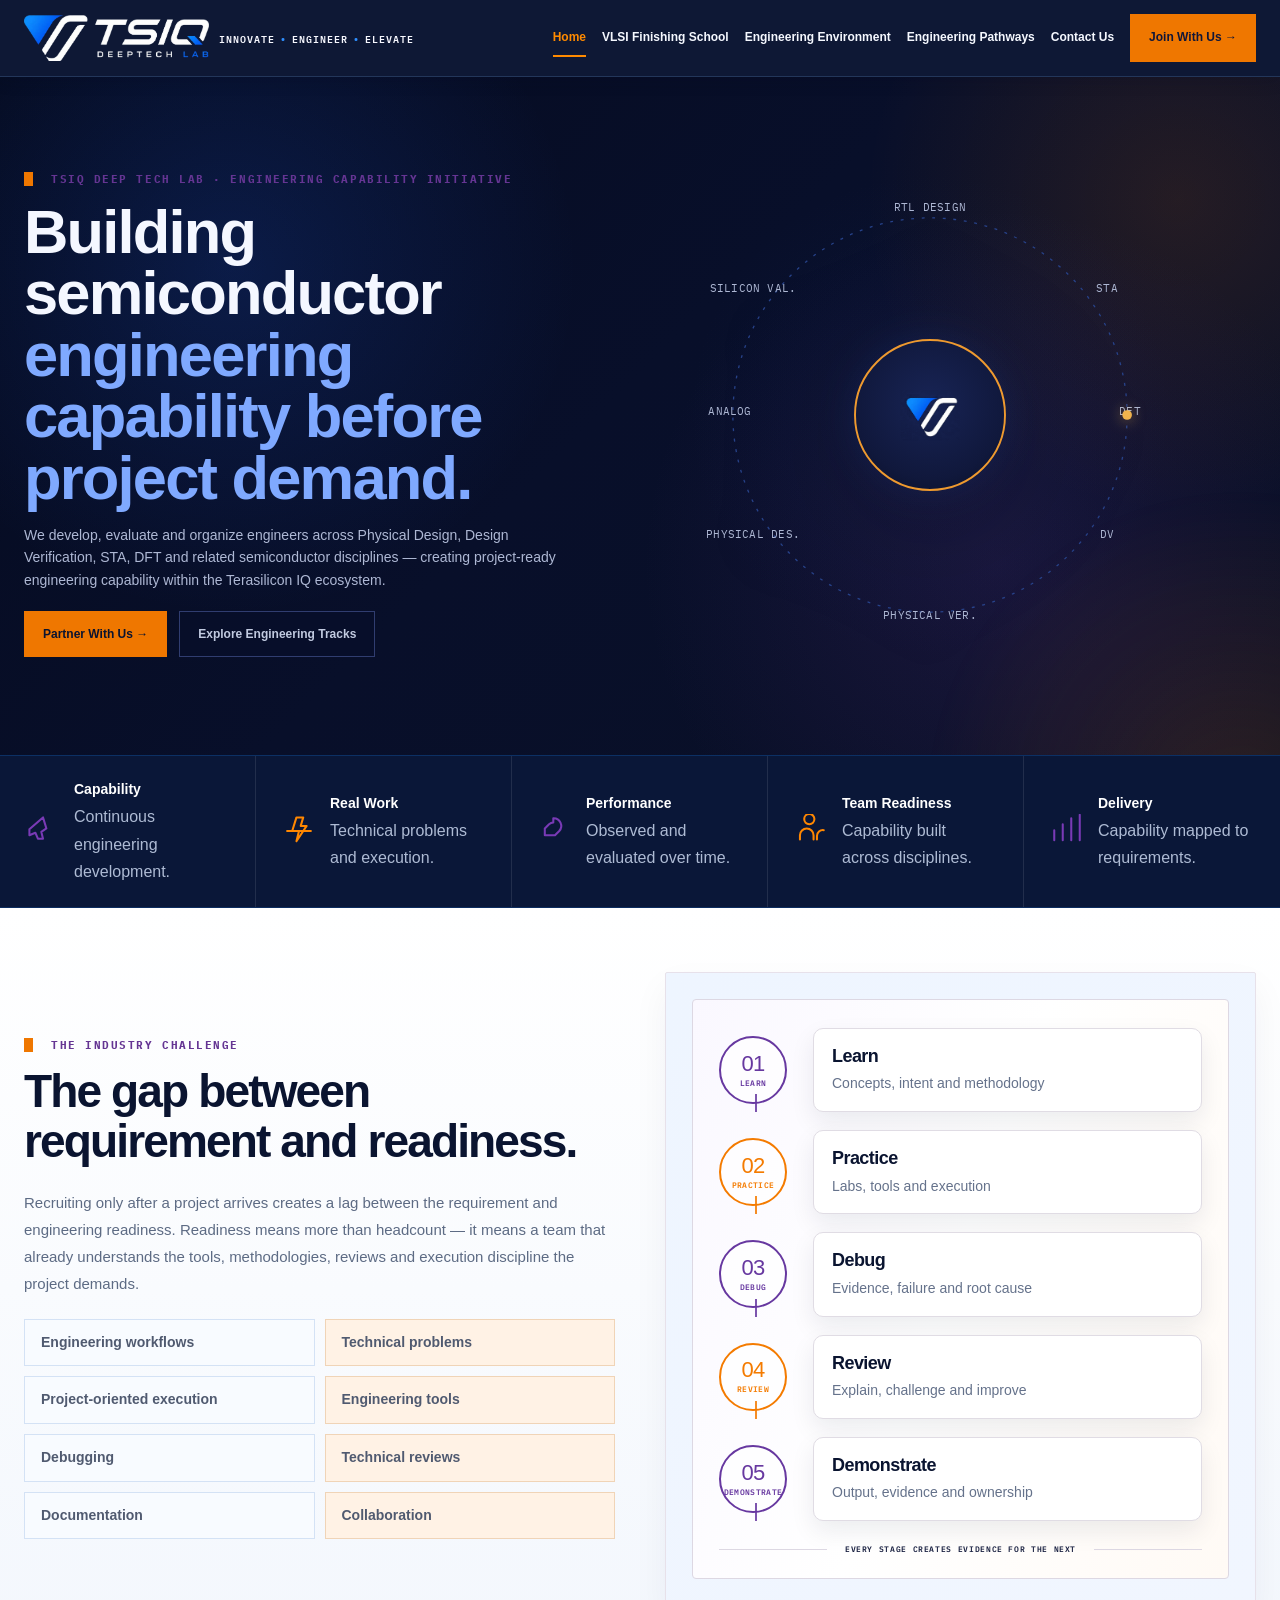
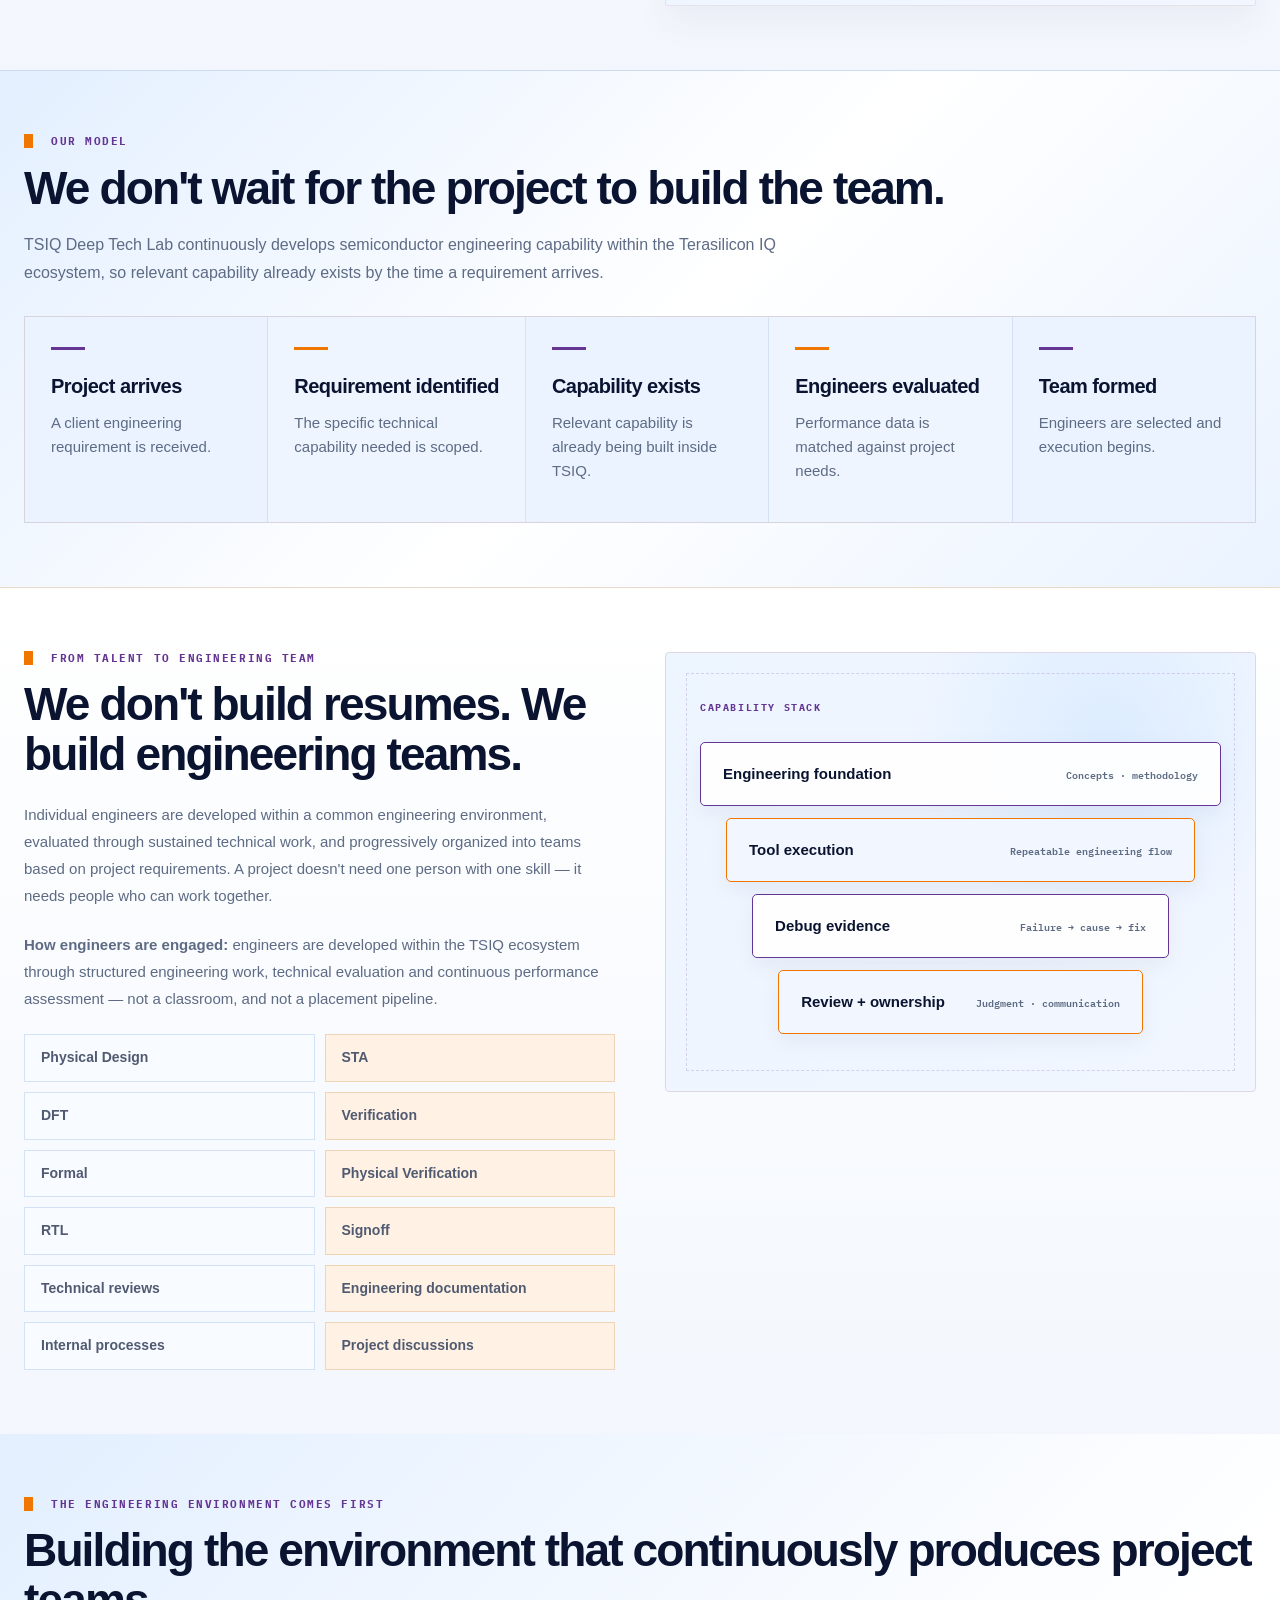
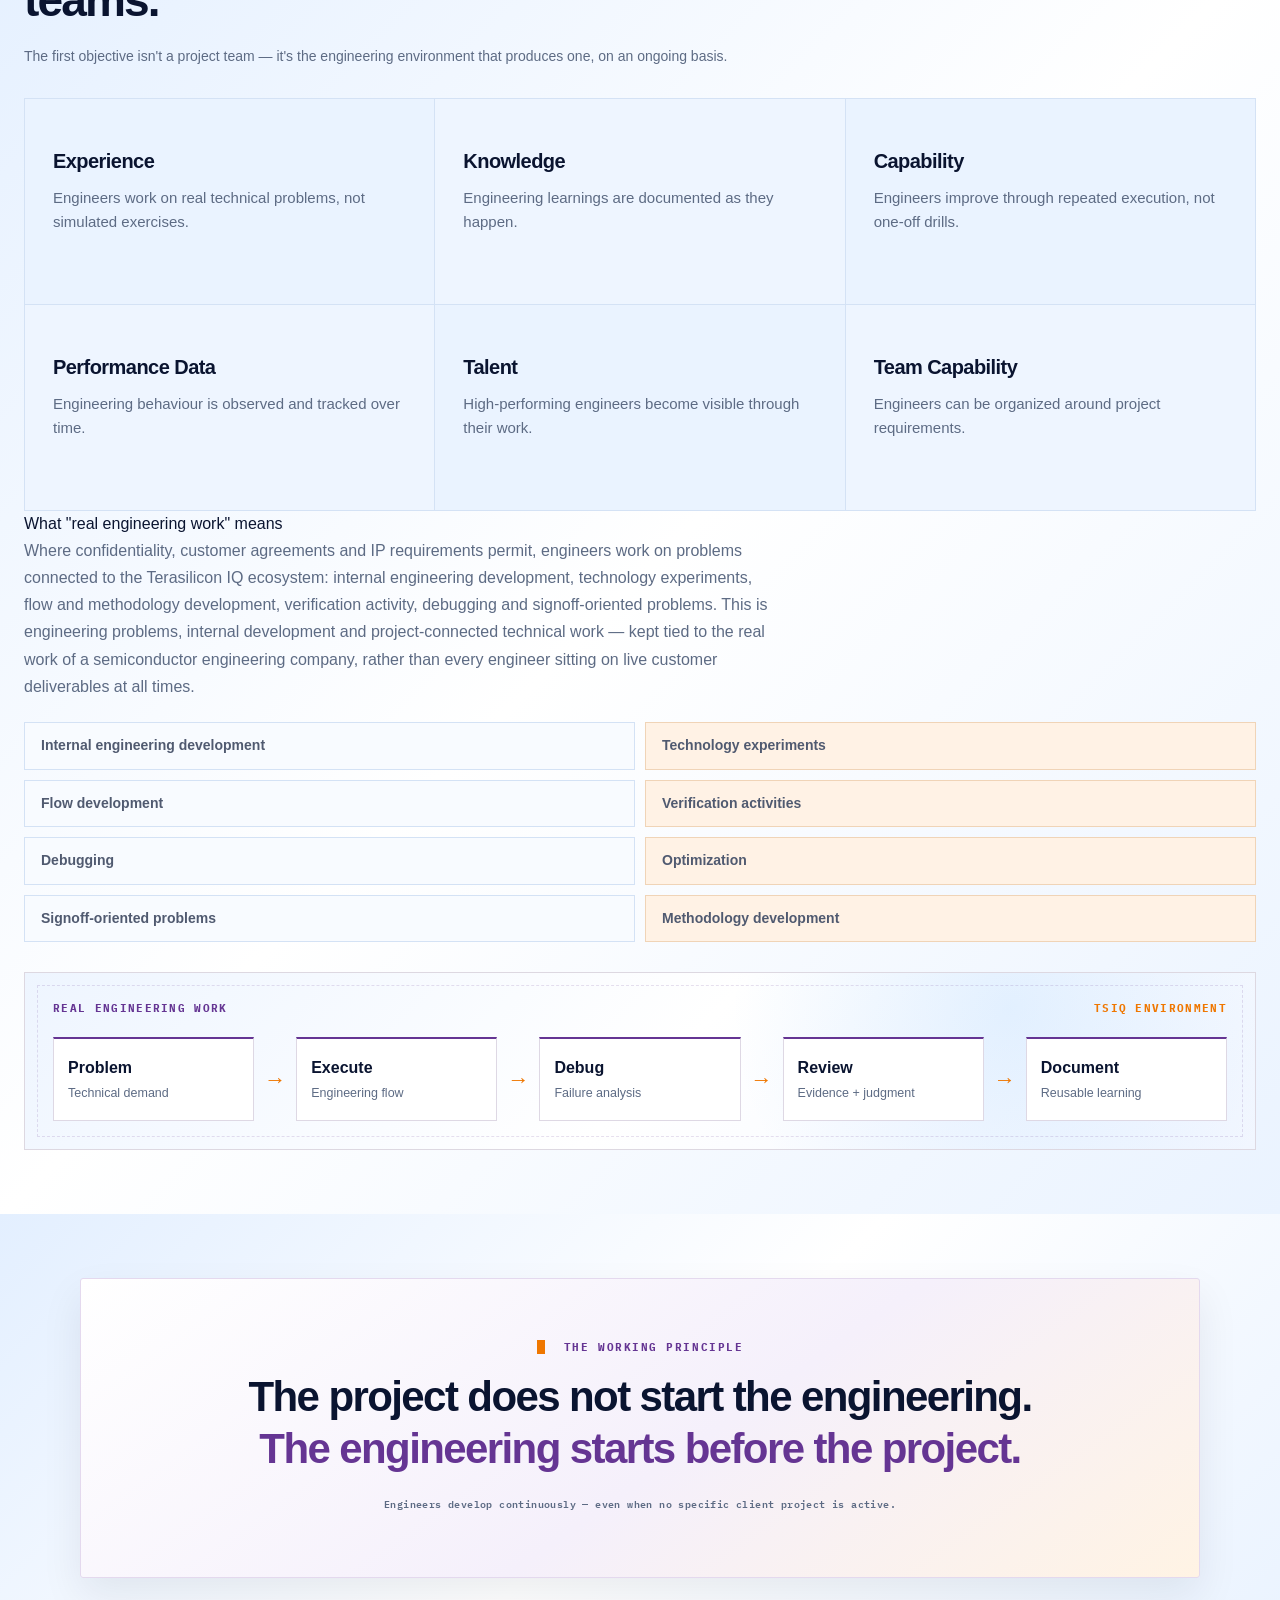
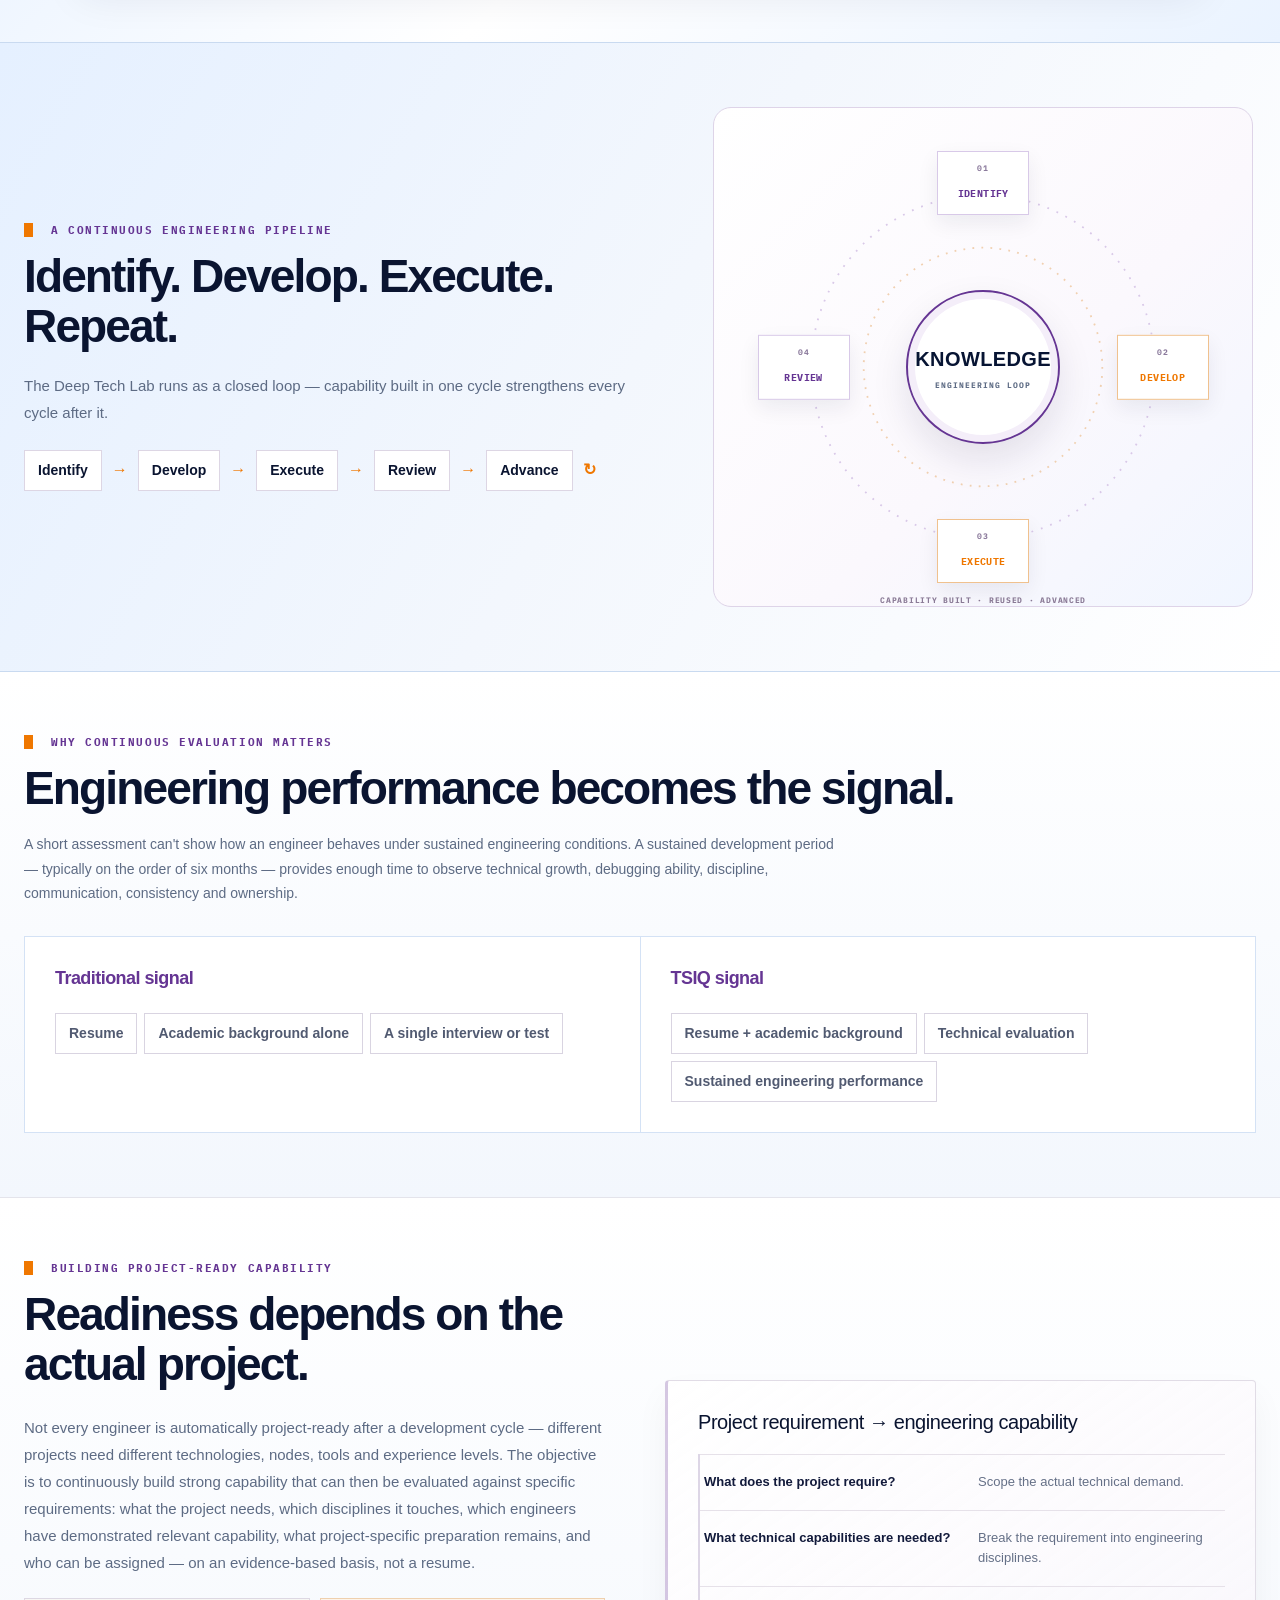
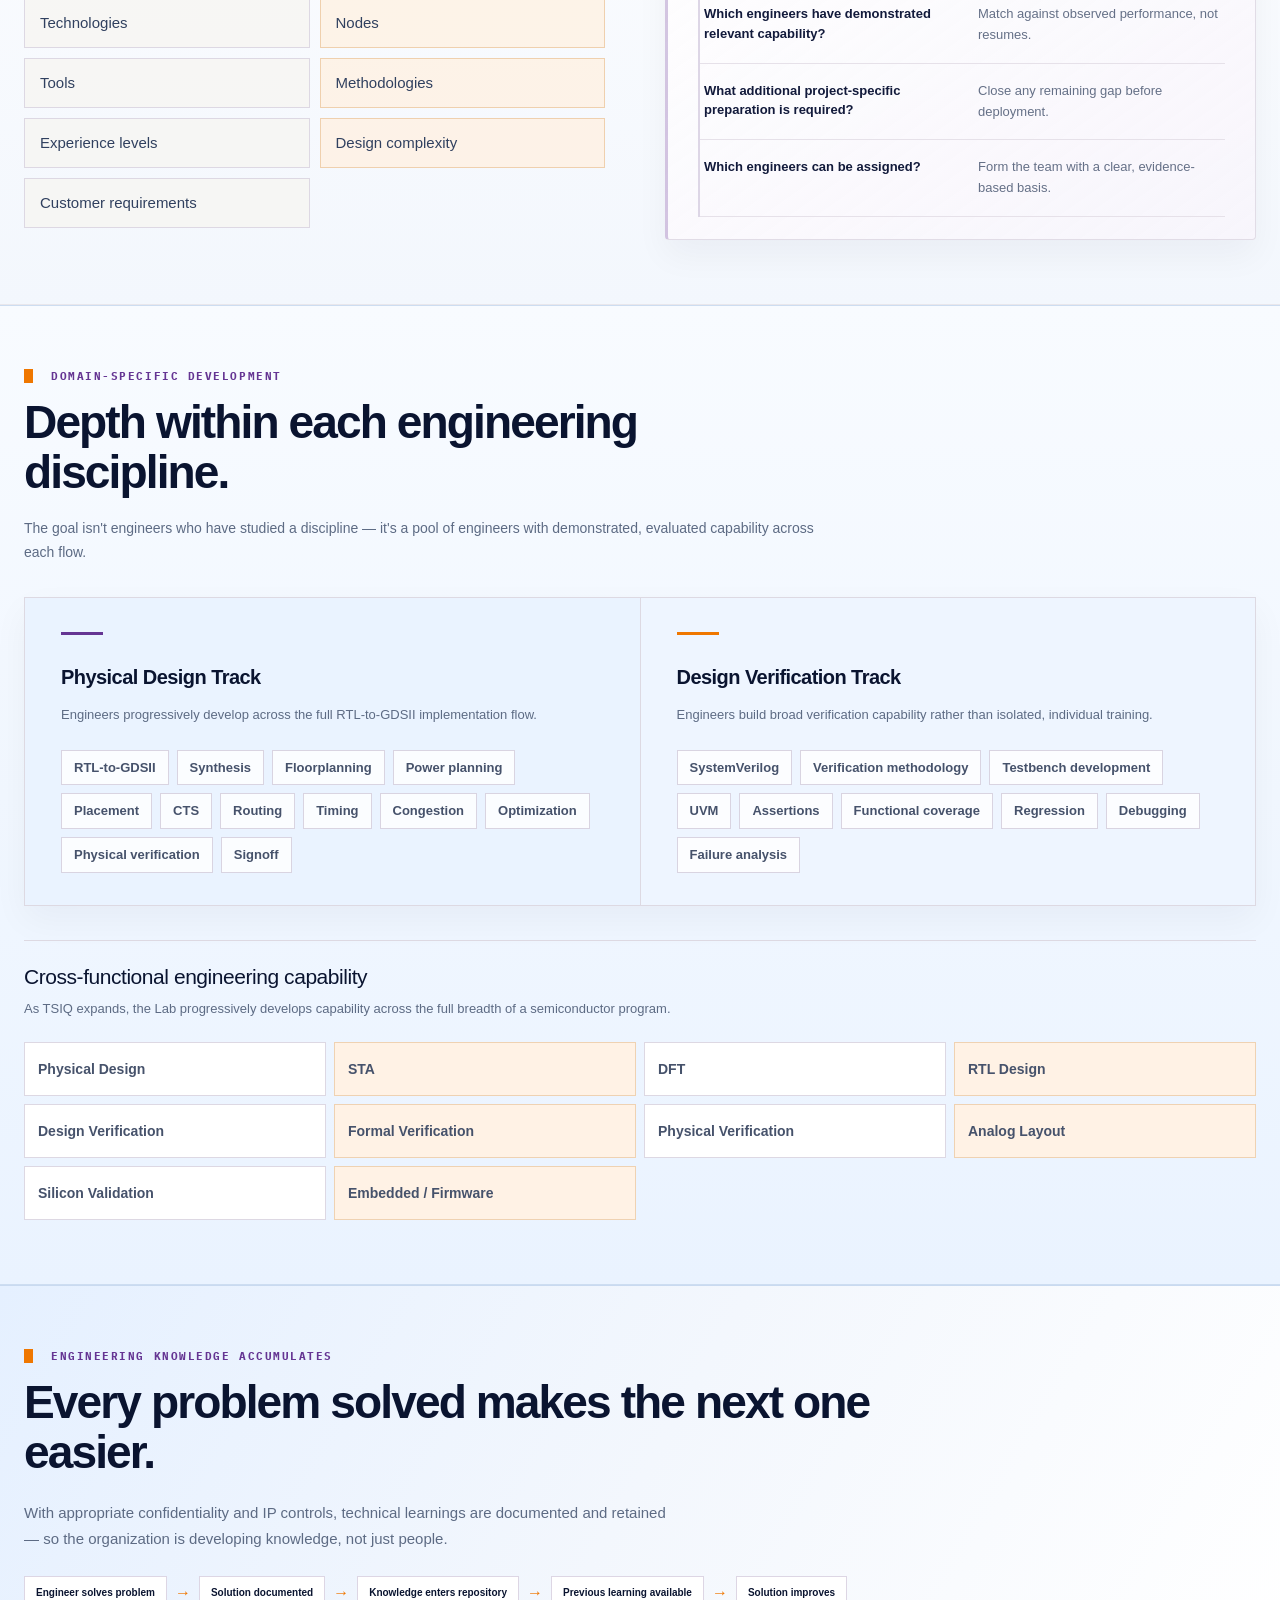
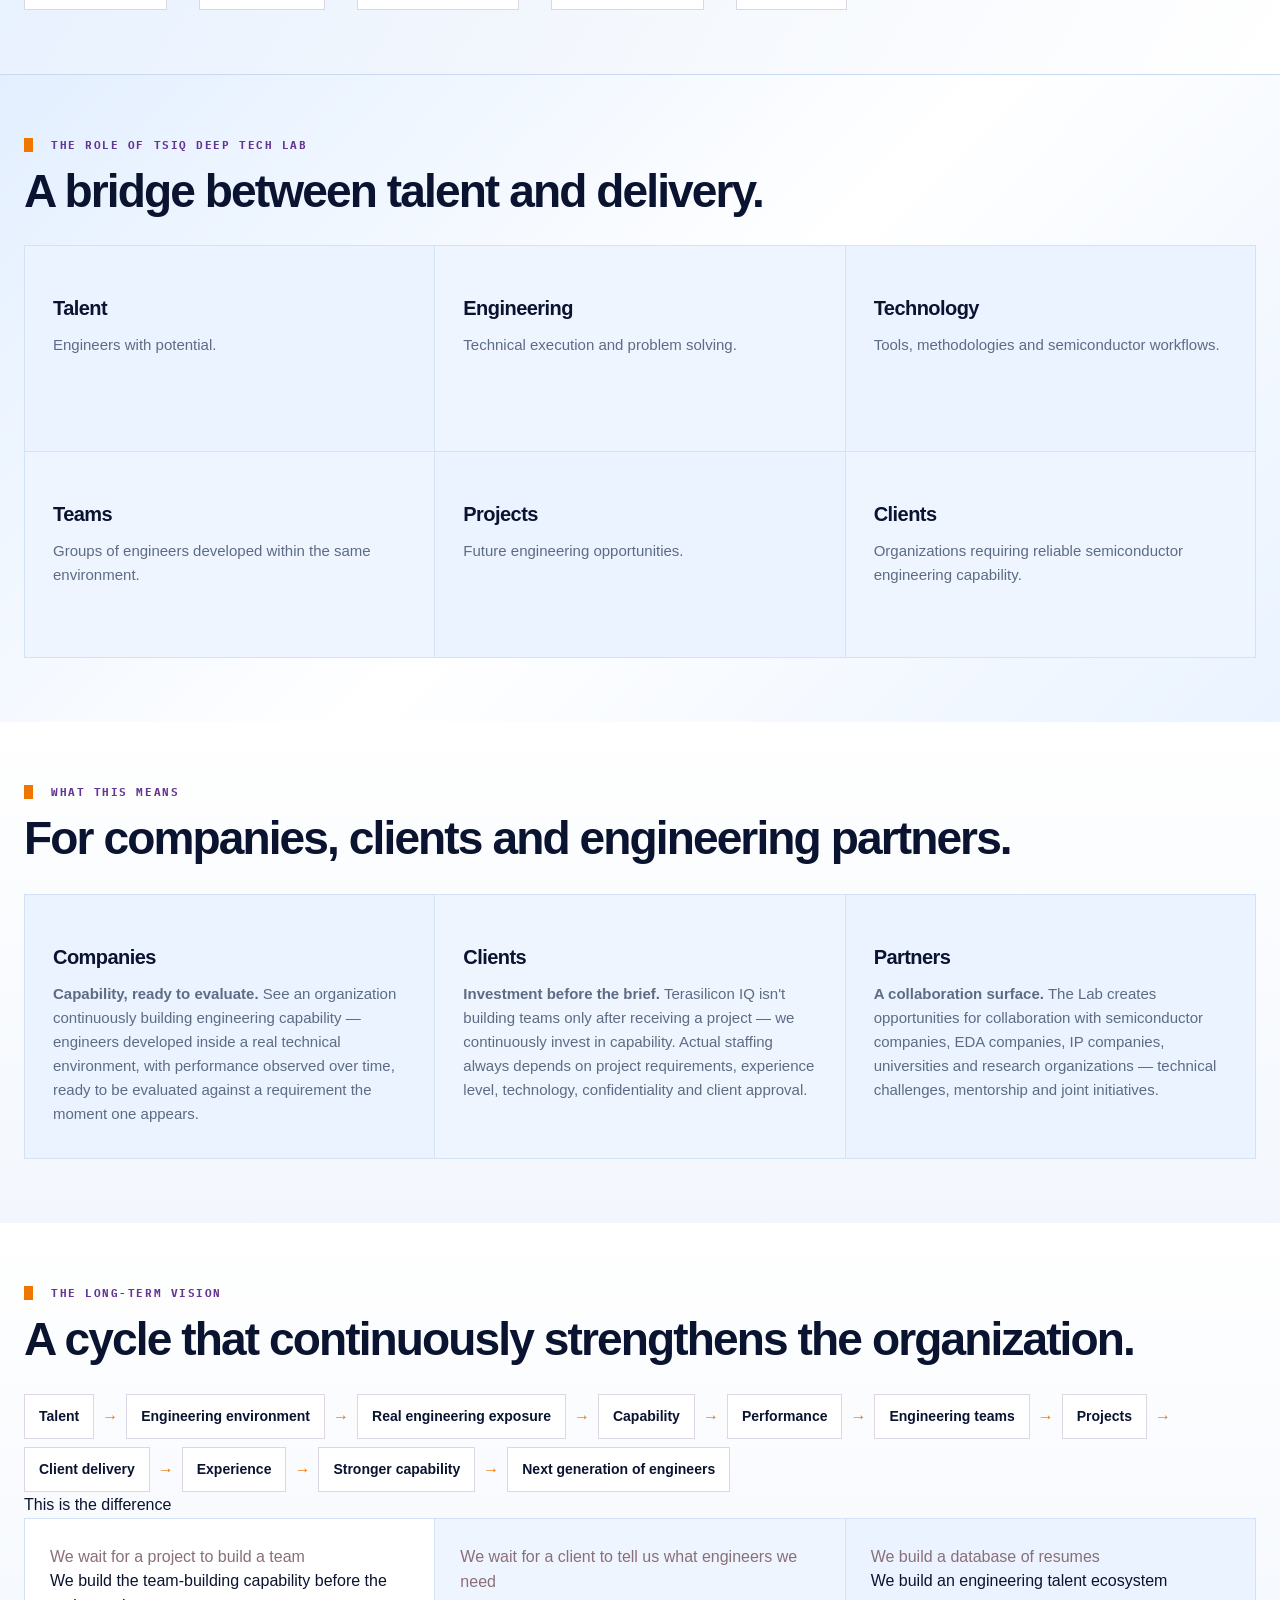
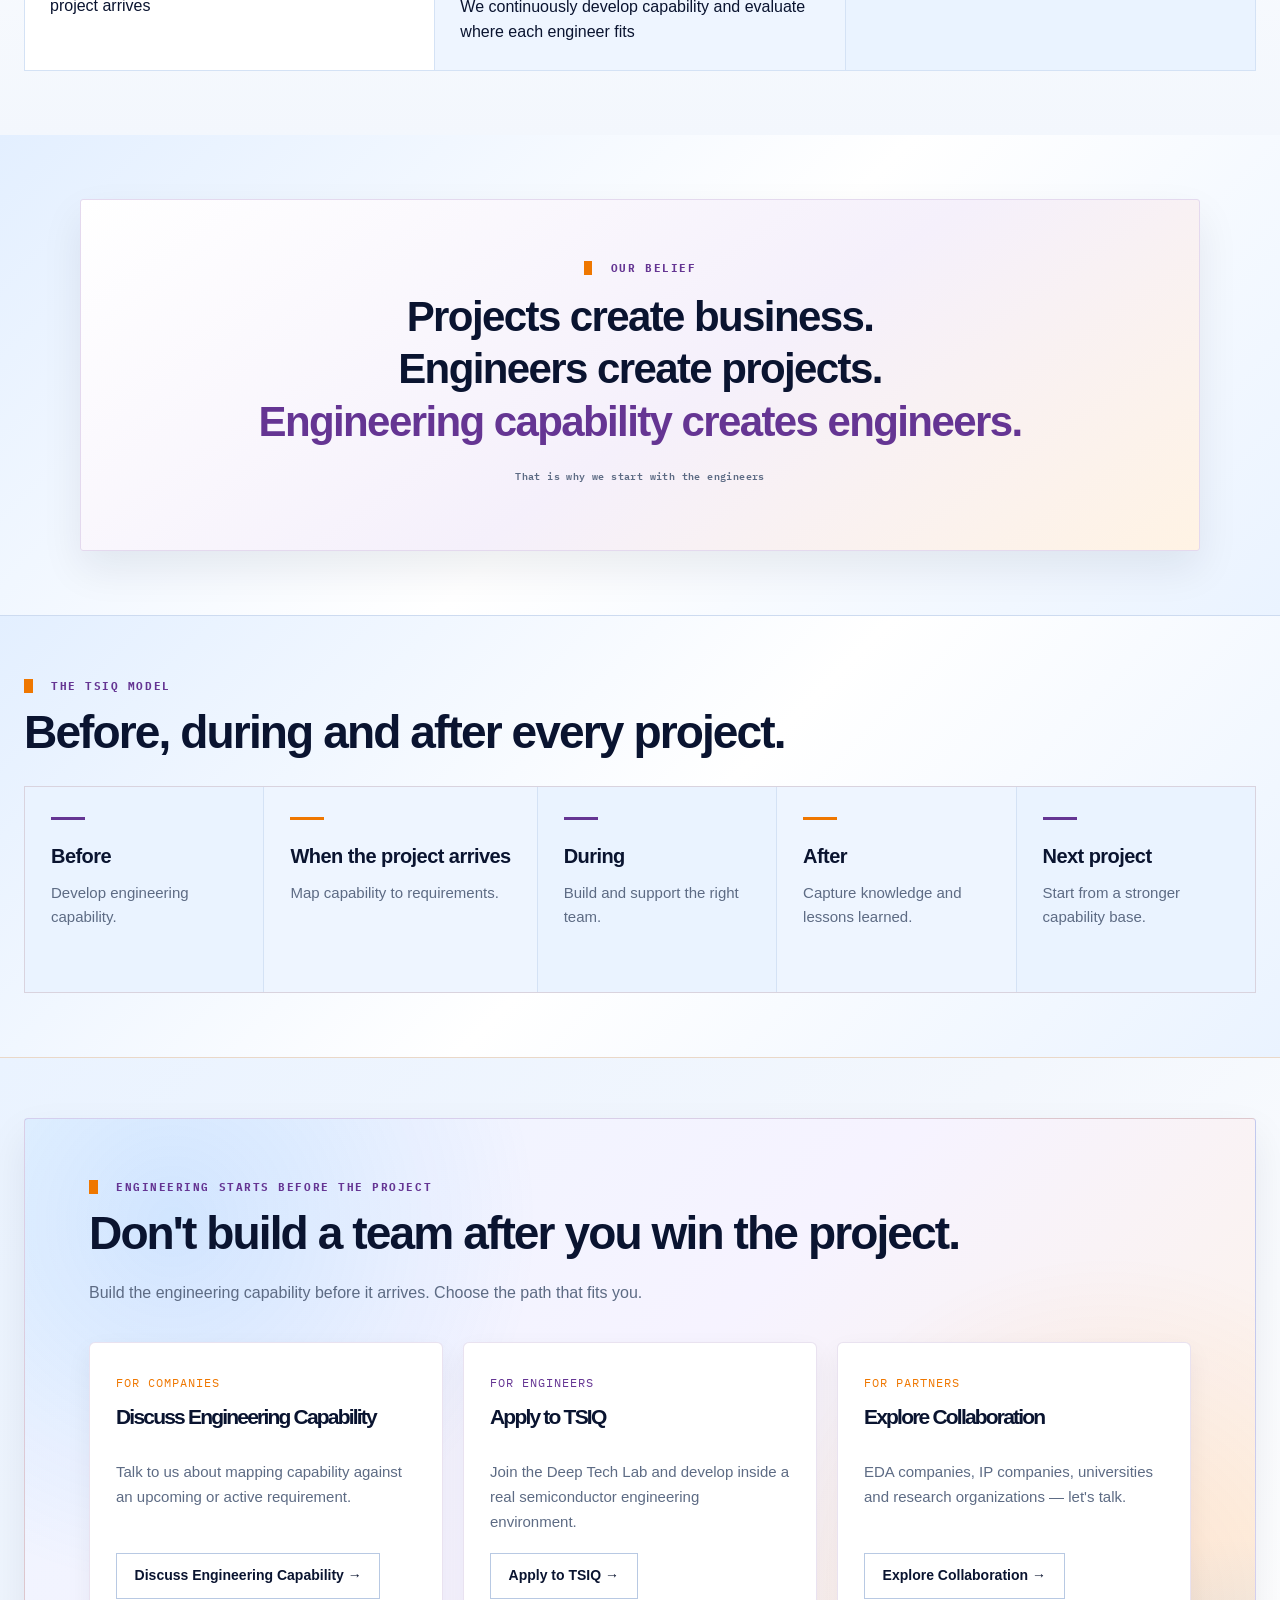
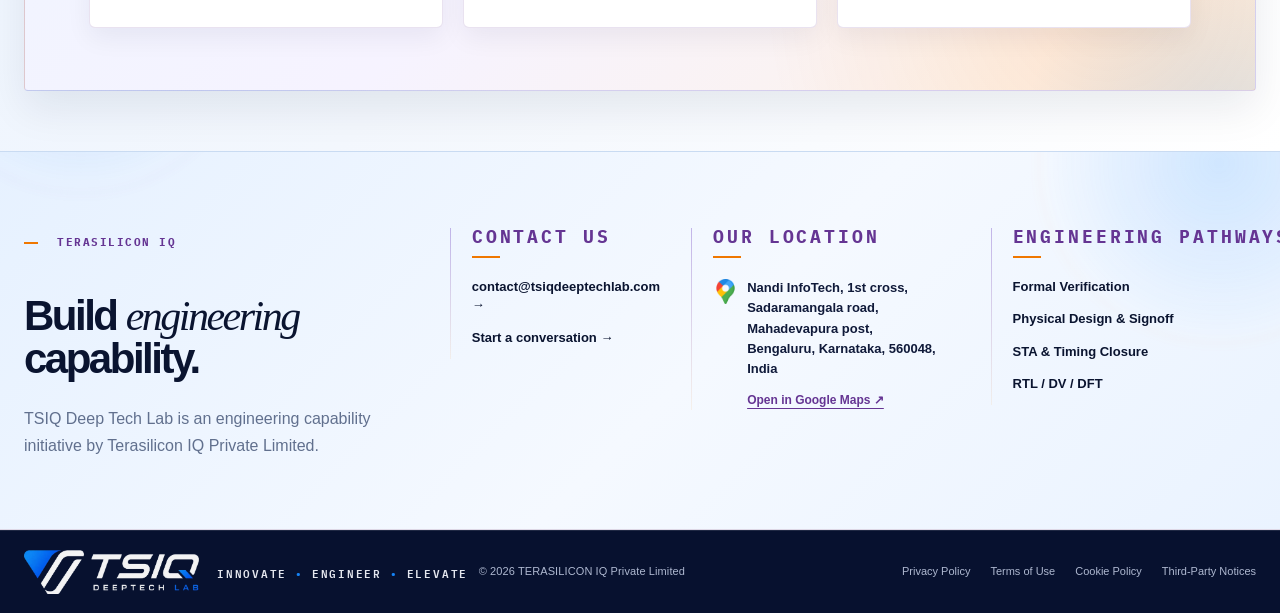
==== commit 7222582f: "new text" ====
--- a/index.html
+++ b/index.html
@@ -59,6 +59,61 @@
   margin: 0 !important;
   padding: 0 !important;
 }
+
+/* Path cards inside the final CTA section */
+.path-grid {
+  display: grid;
+  grid-template-columns: repeat(3, 1fr);
+  gap: 20px;
+  margin-top: 36px;
+}
+.path-card {
+  background: #fff;
+  border: 1px solid rgba(101,53,147,.14);
+  border-radius: 6px;
+  padding: 30px 26px 28px;
+  box-shadow: 0 10px 26px rgba(16,22,56,.06);
+  transition: transform .2s ease, box-shadow .2s ease;
+  display: flex;
+  flex-direction: column;
+}
+.path-card:hover {
+  transform: translateY(-5px);
+  box-shadow: 0 18px 38px rgba(16,22,56,.12);
+}
+.path-card .path-label {
+  display: inline-block;
+  font-family: 'IBM Plex Mono', monospace;
+  font-size: 12px;
+  letter-spacing: .08em;
+  text-transform: uppercase;
+  color: var(--orange);
+  margin-bottom: 12px;
+}
+.path-card:nth-child(2) .path-label { color: var(--purple); }
+.path-card:nth-child(3) .path-label { color: var(--orange); }
+.path-card h3 {
+  font-size: 21px;
+  line-height: 1.25;
+  margin-bottom: 10px;
+}
+.path-card p {
+  font-size: 15px;
+  line-height: 1.65;
+  color: var(--muted);
+  flex-grow: 1;
+}
+.path-card .button {
+  margin-top: 18px;
+  align-self: flex-start;
+  font-size: 14px;
+  padding: .6rem 1.1rem;
+}
+@media (max-width: 860px) {
+  .path-grid {
+    grid-template-columns: 1fr;
+  }
+}
   </style>
  </head>
  <body>
@@ -121,18 +176,21 @@
        TSIQ DEEP TECH LAB &middot; ENGINEERING CAPABILITY INITIATIVE
       </div>
       <h1 id="lab-hero-title">
-       Engineering capability
+       Building semiconductor
        <br/>
        <span>
-        built before the project.
+        engineering capability before project demand.
        </span>
       </h1>
+      <p class="hero-lede">
+       We develop, evaluate and organize engineers across Physical Design, Design Verification, STA, DFT and related semiconductor disciplines &mdash; creating project-ready engineering capability within the Terasilicon IQ ecosystem.
+      </p>
       <div class="hero-actions">
        <a class="button button-primary" href="https://mail.google.com/mail/?view=cm&amp;fs=1&amp;to=contact%40tsiqdeeptechlab.com&amp;su=Partner%20With%20TSIQ%20Deep%20Tech%20Lab" rel="noopener noreferrer" target="_blank">
-        Partner With the Lab &rarr;
+        Partner With Us &rarr;
        </a>
        <a class="button button-secondary" href="#vlsi-finishing-school">
-        Explore the model
+        Explore Engineering Tracks
        </a>
       </div>
      </div>
@@ -208,7 +266,7 @@
        Team Readiness
       </strong>
       <p>
-       Capability developed across disciplines.
+       Capability built across disciplines.
       </p>
      </div>
     </article>
@@ -219,7 +277,7 @@
        Delivery
       </strong>
       <p>
-       Capability mapped to real requirements.
+       Capability mapped to requirements.
       </p>
      </div>
     </article>
@@ -234,16 +292,10 @@
        The gap between requirement and readiness.
       </h2>
       <p>
-       Recruiting only when a project arrives creates a time gap between the project requirement and engineering readiness &mdash; and readiness means more than headcount. It means a team that already understands the engineering environment, tools, methodologies, documentation, reviews and execution discipline a project demands.
+       Recruiting only after a project arrives creates a lag between the requirement and engineering readiness. Readiness means more than headcount &mdash; it means a team that already understands the tools, methodologies, reviews and execution discipline the project demands.
       </p>
       <div class="tag-grid">
        <span>
-        Project Requirement
-       </span>
-       <span>
-        Engineering Readiness
-       </span>
-       <span>
         Engineering workflows
        </span>
        <span>
@@ -265,13 +317,7 @@
         Documentation
        </span>
        <span>
-        Presentations
-       </span>
-       <span>
         Collaboration
-       </span>
-       <span>
-        Increasing responsibility
        </span>
       </div>
      </div>
@@ -404,7 +450,7 @@
        </h2>
       </div>
       <p>
-       TSIQ Deep Tech Lab continuously develops semiconductor engineering talent within the Terasilicon IQ ecosystem. Selected engineers spend an extended period working in a structured engineering environment before any specific project requires them.
+       TSIQ Deep Tech Lab continuously develops semiconductor engineering capability within the Terasilicon IQ ecosystem, so relevant capability already exists by the time a requirement arrives.
       </p>
      </div>
      <div class="model-grid">
@@ -421,7 +467,7 @@
         Requirement identified
        </h3>
        <p>
-        The specific technical capability the project needs is scoped out.
+        The specific technical capability needed is scoped.
        </p>
       </article>
       <article class="model-card">
@@ -429,7 +475,7 @@
         Capability exists
        </h3>
        <p>
-        Relevant capability is already being built inside the TSIQ ecosystem.
+        Relevant capability is already being built inside TSIQ.
        </p>
       </article>
       <article class="model-card">
@@ -437,7 +483,7 @@
         Engineers evaluated
        </h3>
        <p>
-        Existing performance data is matched against what the project needs.
+        Performance data is matched against project needs.
        </p>
       </article>
       <article class="model-card">
@@ -445,7 +491,7 @@
         Team formed
        </h3>
        <p>
-        Appropriate engineers are selected and engineering execution begins.
+        Engineers are selected and execution begins.
        </p>
       </article>
      </div>
@@ -458,10 +504,13 @@
        FROM TALENT TO ENGINEERING TEAM
       </div>
       <h2>
-       Not individual candidates &mdash; engineering teams.
+       We don't build resumes. We build engineering teams.
       </h2>
       <p>
-       A project doesn't require one person with one skill. It requires people who can work together. The Deep Tech Lab progressively develops talent across the domains a real semiconductor program needs.
+       Individual engineers are developed within a common engineering environment, evaluated through sustained technical work, and progressively organized into teams based on project requirements. A project doesn't need one person with one skill &mdash; it needs people who can work together.
+      </p>
+      <p>
+       <b>How engineers are engaged:</b> engineers are developed within the TSIQ ecosystem through structured engineering work, technical evaluation and continuous performance assessment &mdash; not a classroom, and not a placement pipeline.
       </p>
       <div class="tag-grid compact">
        <span>
@@ -549,11 +598,11 @@
         THE ENGINEERING ENVIRONMENT COMES FIRST
        </div>
        <h2>
-        Building the environment where project teams can be developed.
+        Building the environment that continuously produces project teams.
        </h2>
       </div>
       <p>
-       The first objective isn't a project team &mdash; it's the engineering environment that continuously produces one.
+       The first objective isn't a project team &mdash; it's the engineering environment that produces one, on an ongoing basis.
       </p>
      </div>
      <div class="focus-grid">
@@ -562,7 +611,7 @@
         Experience
        </h3>
        <p>
-        Engineers encounter real technical problems, not simulated ones.
+        Engineers work on real technical problems, not simulated exercises.
        </p>
       </article>
       <article>
@@ -578,7 +627,7 @@
         Capability
        </h3>
        <p>
-        Engineers improve through repeated execution, not one-off exercises.
+        Engineers improve through repeated execution, not one-off drills.
        </p>
       </article>
       <article>
@@ -602,15 +651,15 @@
         Team Capability
        </h3>
        <p>
-        Engineers can eventually be organized around project requirements.
+        Engineers can be organized around project requirements.
        </p>
       </article>
      </div>
      <div class="subhead">
-      Real engineering work
+      What "real engineering work" means
      </div>
      <p class="section-note">
-      Where confidentiality, customer agreements and IP requirements permit, engineers work on problems connected to the Terasilicon IQ ecosystem &mdash; keeping the environment tied to the actual work of a semiconductor engineering company.
+      Where confidentiality, customer agreements and IP requirements permit, engineers work on problems connected to the Terasilicon IQ ecosystem: internal engineering development, technology experiments, flow and methodology development, verification activity, debugging and signoff-oriented problems. This is engineering problems, internal development and project-connected technical work &mdash; kept tied to the real work of a semiconductor engineering company, rather than every engineer sitting on live customer deliverables at all times.
      </p>
      <div class="tag-grid">
       <span>
@@ -718,7 +767,7 @@
        </b>
       </p>
       <div class="tag">
-       Engineers develop continuously &mdash; even when no specific client project is active
+       Engineers develop continuously &mdash; even when no specific client project is active.
       </div>
      </div>
     </div>
@@ -834,53 +883,49 @@
      <div class="section-heading">
       <div>
        <div class="eyebrow">
-        WHY SIX MONTHS MATTERS
+        WHY CONTINUOUS EVALUATION MATTERS
        </div>
        <h2>
         Engineering performance becomes the signal.
        </h2>
       </div>
       <p>
-       A short assessment can't show how an engineer behaves under sustained engineering conditions. Six months provides time to observe growth, debugging, discipline, communication, consistency, ownership and response to failure and feedback.
-      </p>
-     </div>
-     <div class="includes-grid">
-      <span>
-       Learning speed
-      </span>
-      <span>
-       Technical growth
-      </span>
-      <span>
-       Debugging ability
-      </span>
-      <span>
-       Engineering discipline
-      </span>
-      <span>
-       Communication
-      </span>
-      <span>
-       Consistency
-      </span>
-      <span>
-       Ownership
-      </span>
-      <span>
-       Response to failure
-      </span>
-      <span>
-       Response to feedback
-      </span>
-      <span>
-       Handling complexity
-      </span>
-      <span>
-       Resume / CGPA / College
-      </span>
-      <span>
-       Observed engineering performance
-      </span>
+       A short assessment can't show how an engineer behaves under sustained engineering conditions. A sustained development period &mdash; typically on the order of six months &mdash; provides enough time to observe technical growth, debugging ability, discipline, communication, consistency and ownership.
+      </p>
+     </div>
+     <div class="compare">
+      <div class="box old">
+       <h4>
+        Traditional signal
+       </h4>
+       <div class="tag-row">
+        <em>
+         Resume
+        </em>
+        <em>
+         Academic background alone
+        </em>
+        <em>
+         A single interview or test
+        </em>
+       </div>
+      </div>
+      <div class="box new">
+       <h4>
+        TSIQ signal
+       </h4>
+       <div class="tag-row">
+        <em>
+         Resume + academic background
+        </em>
+        <em>
+         Technical evaluation
+        </em>
+        <em>
+         Sustained engineering performance
+        </em>
+       </div>
+      </div>
      </div>
     </div>
    </section>
@@ -894,7 +939,7 @@
        Readiness depends on the actual project.
       </h2>
       <p>
-       Not every engineer automatically becomes project-ready after six months &mdash; different projects need different technologies, nodes, tools and experience levels. The objective is to continuously build strong capability that can then be evaluated against specific requirements.
+       Not every engineer is automatically project-ready after a development cycle &mdash; different projects need different technologies, nodes, tools and experience levels. The objective is to continuously build strong capability that can then be evaluated against specific requirements: what the project needs, which disciplines it touches, which engineers have demonstrated relevant capability, what project-specific preparation remains, and who can be assigned &mdash; on an evidence-based basis, not a resume.
       </p>
       <div class="tag-grid">
        <span>
@@ -981,7 +1026,7 @@
        </h2>
       </div>
       <p>
-       The goal isn't engineers who have studied a discipline &mdash; it's a pool of engineers with different levels of demonstrated capability across each flow.
+       The goal isn't engineers who have studied a discipline &mdash; it's a pool of engineers with demonstrated, evaluated capability across each flow.
       </p>
      </div>
      <div class="track-grid">
@@ -1027,9 +1072,6 @@
          Optimization
         </em>
         <em>
-         Timing closure
-        </em>
-        <em>
          Physical verification
         </em>
         <em>
@@ -1045,7 +1087,7 @@
         Design Verification Track
        </h3>
        <p>
-        Engineers build a broader verification capability rather than isolated individual training.
+        Engineers build broad verification capability rather than isolated, individual training.
        </p>
        <div class="tag-row">
         <em>
@@ -1071,9 +1113,6 @@
         </em>
         <em>
          Debugging
-        </em>
-        <em>
-         Verification planning
         </em>
         <em>
          Failure analysis
@@ -1085,7 +1124,7 @@
       Cross-functional engineering capability
      </div>
      <p class="section-note">
-      As TSIQ expands, the Lab can progressively develop capability across the full breadth of a semiconductor program.
+      As TSIQ expands, the Lab progressively develops capability across the full breadth of a semiconductor program.
      </p>
      <div class="tag-grid">
       <span>
@@ -1239,51 +1278,31 @@
        </h2>
       </div>
      </div>
-     <div class="compare">
-      <div class="box old">
-       <h4>
-        For Semiconductor Companies
-       </h4>
-       <p>
-        A future partner should be able to look at TSIQ and see an organization continuously building engineering capability &mdash; engineers developed inside a technical environment, with performance observed over time, ready to be evaluated against a real requirement the moment one appears.
-       </p>
-      </div>
-      <div class="box new">
-       <h4>
-        For Clients
-       </h4>
-       <p>
-        Confidence that Terasilicon IQ isn't building teams only after receiving a project &mdash; we're continuously investing in capability. Actual project staffing always depends on project requirements, experience levels, technology, confidentiality and client approval.
-       </p>
-      </div>
-     </div>
-     <div class="large-card" style="margin-top:18px">
-      <h3>
-       For Engineering Partners
-      </h3>
-      <p>
-       The Lab creates opportunities for collaboration with semiconductor companies, EDA companies, IP companies, universities and research organizations.
-      </p>
-      <div class="tag-row">
-       <em>
-        Technology challenges
-       </em>
-       <em>
-        Engineering mentorship
-       </em>
-       <em>
-        Industry-defined problems
-       </em>
-       <em>
-        Technical reviews
-       </em>
-       <em>
-        Joint engineering initiatives
-       </em>
-       <em>
-        Talent identification &amp; hiring pipelines
-       </em>
-      </div>
+     <div class="focus-grid focus-grid-3up">
+      <article>
+       <h3>
+        Companies
+       </h3>
+       <p>
+        <b>Capability, ready to evaluate.</b> See an organization continuously building engineering capability &mdash; engineers developed inside a real technical environment, with performance observed over time, ready to be evaluated against a requirement the moment one appears.
+       </p>
+      </article>
+      <article>
+       <h3>
+        Clients
+       </h3>
+       <p>
+        <b>Investment before the brief.</b> Terasilicon IQ isn't building teams only after receiving a project &mdash; we continuously invest in capability. Actual staffing always depends on project requirements, experience level, technology, confidentiality and client approval.
+       </p>
+      </article>
+      <article>
+       <h3>
+        Partners
+       </h3>
+       <p>
+        <b>A collaboration surface.</b> The Lab creates opportunities for collaboration with semiconductor companies, EDA companies, IP companies, universities and research organizations &mdash; technical challenges, mentorship and joint initiatives.
+       </p>
+      </article>
      </div>
     </div>
    </section>
@@ -1480,18 +1499,45 @@
        Don't build a team after you win the project.
       </h2>
       <p>
-       Build the engineering capability before it arrives. If you're a semiconductor company, EDA partner, university or engineer interested in TSIQ Deep Tech Lab, we'd like to hear from you.
-      </p>
-      <div class="hero-actions">
-       <a class="button button-primary" href="https://mail.google.com/mail/?view=cm&amp;fs=1&amp;to=contact%40tsiqdeeptechlab.com&amp;su=Partner%20With%20TSIQ%20Deep%20Tech%20Lab" rel="noopener noreferrer" target="_blank">
-        Partner With the Lab &rarr;
-       </a>
-       <a class="button button-secondary" href="contact.html#requirement-form">
-        I'm an Engineer &mdash; Get Involved
-       </a>
-       <a class="button button-secondary" href="https://terasiliconiq.com/">
-        Back to Terasilicon IQ
-       </a>
+       Build the engineering capability before it arrives. Choose the path that fits you.
+      </p>
+      <div class="path-grid">
+       <article class="path-card">
+        <span class="path-label">For Companies</span>
+        <h3>
+         Discuss Engineering Capability
+        </h3>
+        <p>
+         Talk to us about mapping capability against an upcoming or active requirement.
+        </p>
+        <a class="button button-secondary" href="https://mail.google.com/mail/?view=cm&amp;fs=1&amp;to=contact%40tsiqdeeptechlab.com&amp;su=Discuss%20Engineering%20Capability" rel="noopener noreferrer" target="_blank">
+         Discuss Engineering Capability &rarr;
+        </a>
+       </article>
+       <article class="path-card">
+        <span class="path-label">For Engineers</span>
+        <h3>
+         Apply to TSIQ
+        </h3>
+        <p>
+         Join the Deep Tech Lab and develop inside a real semiconductor engineering environment.
+        </p>
+        <a class="button button-secondary" href="https://mail.google.com/mail/?view=cm&amp;fs=1&amp;to=contact%40tsiqdeeptechlab.com&amp;su=Apply%20to%20TSIQ" rel="noopener noreferrer" target="_blank">
+         Apply to TSIQ &rarr;
+        </a>
+       </article>
+       <article class="path-card">
+        <span class="path-label">For Partners</span>
+        <h3>
+         Explore Collaboration
+        </h3>
+        <p>
+         EDA companies, IP companies, universities and research organizations &mdash; let's talk.
+        </p>
+        <a class="button button-secondary" href="https://mail.google.com/mail/?view=cm&amp;fs=1&amp;to=contact%40tsiqdeeptechlab.com&amp;su=Explore%20Collaboration" rel="noopener noreferrer" target="_blank">
+         Explore Collaboration &rarr;
+        </a>
+       </article>
       </div>
      </div>
     </div>
@@ -1593,40 +1639,6 @@
   </footer>
   <script defer="" src="js/script.js">
   </script>
- 
-<!-- FINAL PUBLISH: active contact navigation -->
-
-<script>
-(function () {
-  const contact = document.getElementById('contact-details');
-  const links = Array.from(document.querySelectorAll('nav a, header a'))
-    .filter(a => /(^|#)contact-details$/.test(a.getAttribute('href') || '') ||
-                 /\bcontact us\b/i.test(a.textContent || ''));
-
-  if (!contact || !links.length) return;
-
-  function setActive(on) {
-    links.forEach(link => {
-      link.classList.toggle('active', on);
-      if (on) link.setAttribute('aria-current', 'location');
-      else link.removeAttribute('aria-current');
-    });
-  }
-
-  const observer = new IntersectionObserver(entries => {
-    const entry = entries[0];
-    setActive(entry.isIntersecting && entry.intersectionRatio > 0.15);
-  }, { threshold: [0.15, 0.5, 0.85] });
-
-  observer.observe(contact);
-
-  links.forEach(link => {
-    link.addEventListener('click', () => {
-      setTimeout(() => setActive(true), 120);
-    });
-  });
-})();
-</script>
 
 </body>
 </html>
--- a/css/style.css
+++ b/css/style.css
@@ -8756,3 +8756,264 @@
      these are all solid/gradient fills with no layout cost. */
   .statement-section { padding:56px 0; }
 }
+
+/* ==========================================================
+   V10.76 — fix pass: heading/image overlap + illegible box text
+   ========================================================== */
+
+/* 1) "The gap between requirement and readiness." (and the other headings
+   sharing this rule) was forced to white-space:nowrap at a small font-size
+   by V10.66 so the sentence would fit on one line at that size. V10.70 later
+   raised these headings to the shared 42-50px scale with !important but
+   never touched white-space, so the heading now overflows its column at
+   the larger size and visually overlaps the journey/image panel next to it.
+   Letting it wrap fixes the overlap without touching the unified size. */
+#vlsi-finishing-school h2,
+.readiness-project-section h2,
+.readiness-section h2,
+.knowledge-section-no-loop h2 {
+  white-space:normal !important;
+  max-width:560px !important;
+}
+@media (min-width:1050px) {
+  #vlsi-finishing-school h2,
+  .readiness-project-section h2,
+  .readiness-section h2,
+  .knowledge-section-no-loop h2 {
+    max-width:none !important;
+  }
+}
+
+/* 1b) "Building the environment that continuously produces project teams."
+   (.focus-section#environment .section-heading-tight h2) is long enough
+   that the shared white-space:nowrap heading rule (line ~8286) pushes it
+   past the right edge of the viewport at every common laptop width
+   (1280–1600px) — the whole page gets a horizontal scrollbar because of
+   one heading. Only .section-heading h2 / .section-heading-tight h2 need
+   this; the card-level h3/h4 headings are short enough to stay on one
+   line and are left untouched. */
+.section-heading h2,
+.section-heading-tight h2 {
+  white-space:normal !important;
+}
+
+/* 2) "Real engineering work" flow cards (Problem/Execute/Debug/Review/
+   Document) — the title and sublabel were sized for a much smaller layout
+   (13px / 9px monospace) and read as illegible at normal viewing size. */
+.ew-card b {
+  font-family:var(--site-font);
+  font-size:16px;
+  font-weight:700;
+}
+.ew-card span {
+  font-family:var(--site-font);
+  font-size:12.5px;
+  font-weight:500;
+  letter-spacing:0;
+}
+.ew-header {
+  font-size:11px;
+}
+@media (max-width:820px) {
+  .ew-card b { font-size:14px; }
+  .ew-card span { font-size:11px; }
+}
+
+/* 3) Discipline tag pills (RTL-to-GDSII, SystemVerilog, etc.) and the
+   cross-functional capability grid (Physical Design, STA, DFT, etc.) were
+   set to 10px — noticeably smaller than every other tag/pill on the site. */
+.tracks-section .tag-row em {
+  font-size:13px;
+  padding:9px 12px;
+}
+.tracks-section > .container > .tag-grid span {
+  font-size:14px;
+  min-height:54px;
+}
+@media (max-width:560px) {
+  .tracks-section .tag-row em { font-size:11px; }
+  .tracks-section > .container > .tag-grid span { font-size:12px; }
+}
+
+/* 4) "For Companies / For Engineers / For Partners" path card text sizing
+   is handled in the inline <style> block in index.html's <head> (it defines
+   .path-card/.path-label there and is later in cascade order than this
+   file, so it wins on equal-specificity selectors) — see the h3/p font-size
+   increases made directly in that block. */
+
+/* ============================================================
+   V10.75 — Mobile fix pack
+   1) "A cycle that continuously strengthens the organization"
+      flywheel (.includes-section .knowledge-flow): the old mobile
+      rules (snake-grid @560px + separate flex-column @820px, plus
+      un-hidden literal arrow characters) were fighting each other
+      and double-printing arrowheads. This block is intentionally
+      loaded last and uses !important so it wins outright, and
+      replaces the whole thing with one clean, single-column,
+      single-arrow stack from 820px down.
+   2) "Companies / Clients / Partners" 3-item focus-grid: the
+      generic 2-column mobile rule left the 3rd card ("Partners")
+      alone in row 2, with an empty cell beside it. Force that
+      specific grid to a single column on mobile instead.
+   ============================================================ */
+@media (max-width: 820px) {
+  .includes-section .knowledge-flow {
+    display: flex !important;
+    flex-direction: column !important;
+    flex-wrap: nowrap !important;
+    align-items: stretch !important;
+    justify-content: flex-start !important;
+    gap: 0 !important;
+    width: 100% !important;
+    max-width: 480px !important;
+    margin: 24px auto 0 !important;
+    overflow: visible !important;
+  }
+  .includes-section .knowledge-flow span {
+    display: flex !important;
+    align-items: center !important;
+    justify-content: center !important;
+    grid-column: auto !important;
+    grid-row: auto !important;
+    width: 100% !important;
+    min-width: 0 !important;
+    min-height: 56px !important;
+    margin: 0 !important;
+    padding: 14px 18px !important;
+    text-align: center !important;
+    white-space: normal !important;
+    line-height: 1.4 !important;
+    font-size: 14px !important;
+    background: #fff !important;
+    border: 1px solid #ddd6e4 !important;
+    border-radius: 8px !important;
+    transform: none !important;
+  }
+  .includes-section .knowledge-flow b {
+    display: flex !important;
+    align-items: center !important;
+    justify-content: center !important;
+    align-self: center !important;
+    grid-column: auto !important;
+    grid-row: auto !important;
+    width: 100% !important;
+    min-height: 32px !important;
+    margin: 0 !important;
+    padding: 4px 0 !important;
+    font-size: 0 !important;
+    line-height: 1 !important;
+    transform: none !important;
+  }
+  .includes-section .knowledge-flow b::after {
+    content: "↓" !important;
+    display: block !important;
+    color: var(--orange) !important;
+    font: 700 20px/1 "IBM Plex Mono", monospace !important;
+  }
+  .focus-grid.focus-grid-3up {
+    grid-template-columns: 1fr !important;
+  }
+}
+@media (max-width: 480px) {
+  .includes-section .knowledge-flow span {
+    font-size: 13px !important;
+    padding: 12px 14px !important;
+  }
+}
+
+/* ==========================================================
+   V10.77 — DESKTOP CSS CONSOLIDATION / HOMEPAGE FIT
+   Purpose: make the homepage hero a stable single-desktop-viewport
+   composition without changing mobile flow or locked footer/contact.
+   This final desktop layer normalizes the repeated legacy hero/header
+   rules above instead of changing page content.
+   ========================================================== */
+@media (min-width:821px) {
+  :root {
+    --max:1240px;
+  }
+
+  .container {
+    width:min(var(--max),calc(100% - 48px));
+  }
+
+  /* Keep the header compact enough for common laptop/desktop widths. */
+  .site-header > .container.nav {
+    width:min(calc(100% - 48px),1400px);
+    min-height:76px;
+    gap:18px;
+  }
+  .brand:has(> img[src*="tsiq-header-logo"]) {
+    flex:1 1 auto;
+    min-width:0;
+    max-width:560px;
+    gap:10px;
+  }
+  .brand > img[src*="tsiq-header-logo"] {
+    width:185px;
+    height:47px;
+    flex:0 0 auto;
+  }
+  .header-tagline {
+    font-size:10px;
+    letter-spacing:.10em;
+    gap:5px;
+    white-space:nowrap;
+  }
+  .desktop-nav {
+    flex:0 0 auto;
+    gap:16px;
+    font-size:12px;
+    white-space:nowrap;
+  }
+
+  /* Homepage hero: one bounded desktop viewport, no oversized stage. */
+  .chip-hero {
+    padding:28px 0 30px;
+  }
+  .chip-hero-inner {
+    grid-template-columns:minmax(0,.92fr) minmax(0,1.08fr);
+    gap:24px;
+    min-height:0;
+    height:clamp(540px,calc(100vh - 76px),620px);
+  }
+  .chip-hero-copy {
+    max-width:620px;
+    min-width:0;
+  }
+  .chip-hero-copy h1 {
+    font-size:clamp(44px,4.8vw,70px);
+    line-height:1;
+  }
+  .chip-hero-copy p {
+    max-width:570px;
+    margin-top:16px;
+    font-size:14px;
+    line-height:1.6;
+  }
+  .chip-hero-copy .hero-actions {
+    margin-top:20px;
+  }
+  .hero-orbit-stage {
+    width:100%;
+    max-width:560px;
+    height:100%;
+    min-height:0;
+    margin:0 auto;
+    overflow:visible;
+  }
+  .hero-orbit {
+    width:min(100%,500px);
+    max-height:100%;
+  }
+
+  /* Prevent any desktop grid child from establishing a wider min-content box. */
+  .chip-hero-inner > *,
+  .split-grid > *,
+  .readiness-grid > *,
+  .knowledge-grid > *,
+  .focus-grid > *,
+  .tracks-section .track-grid > * {
+    min-width:0;
+  }
+}
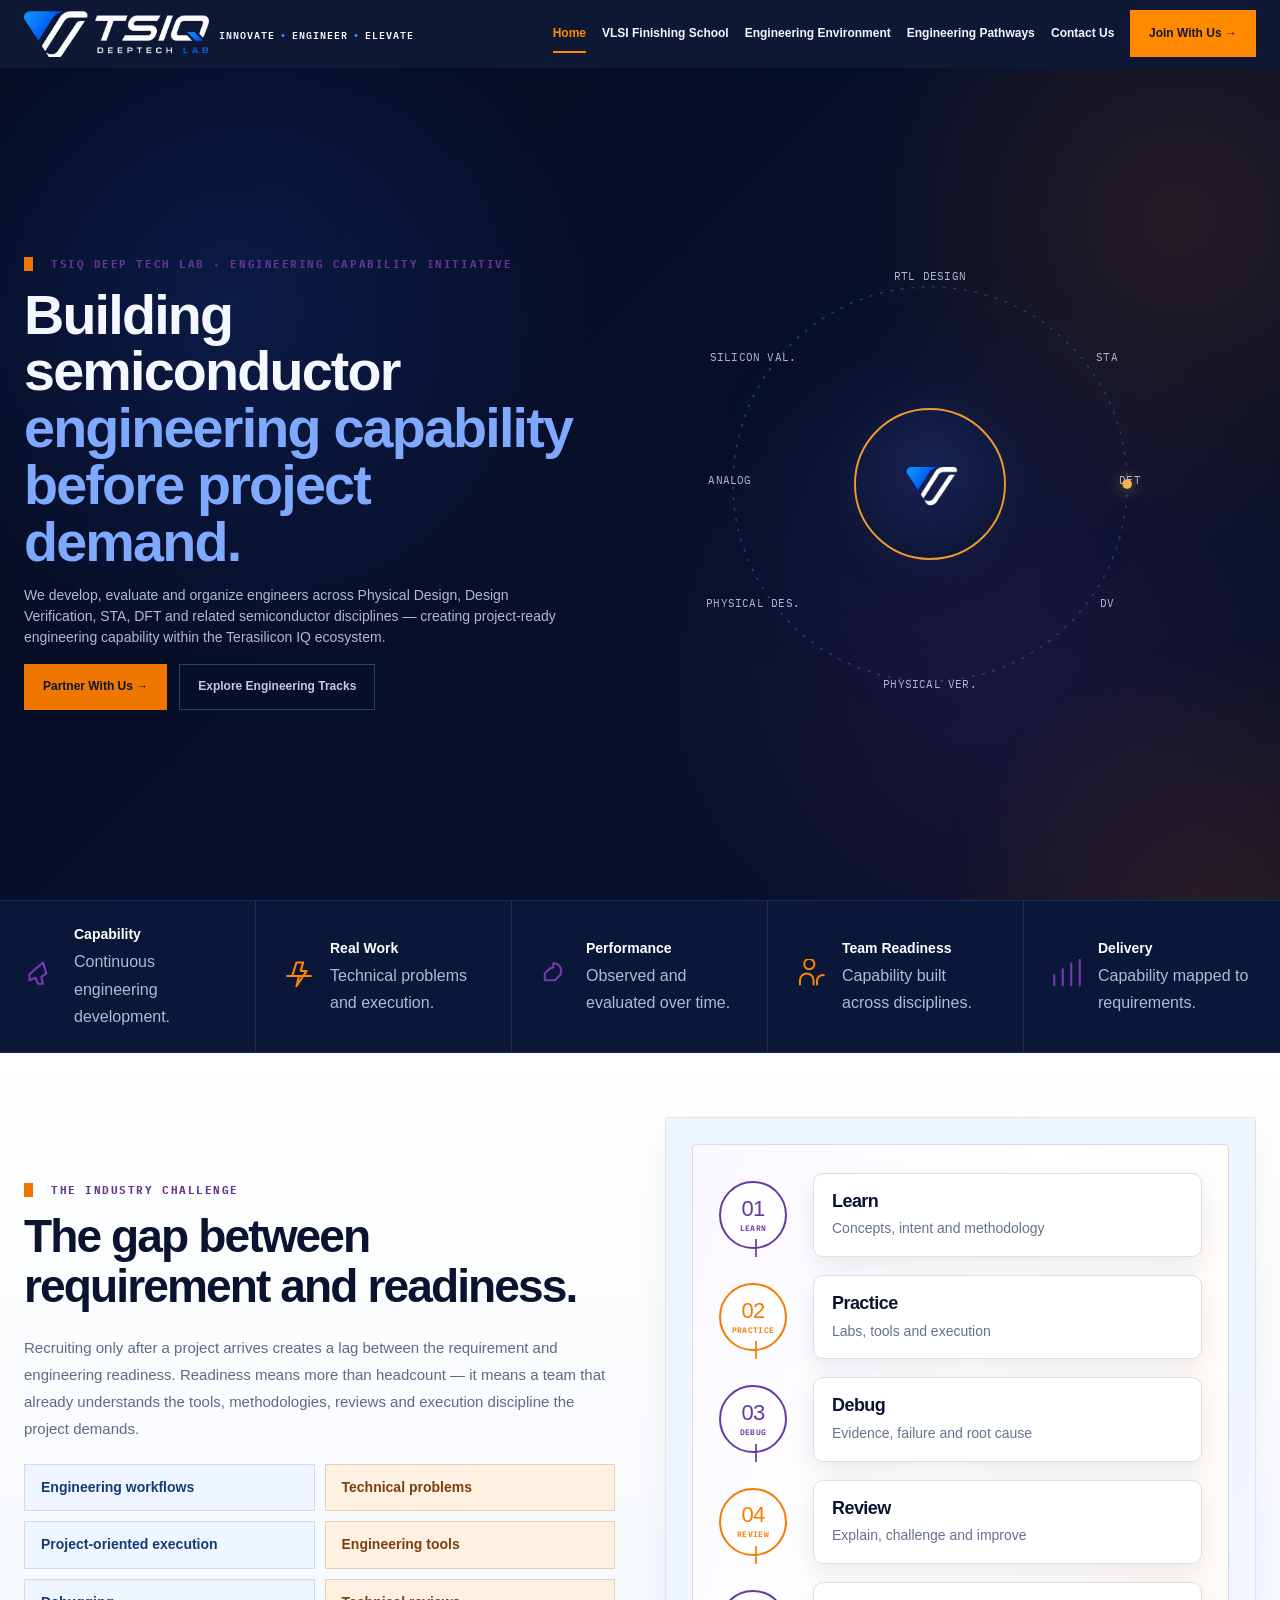
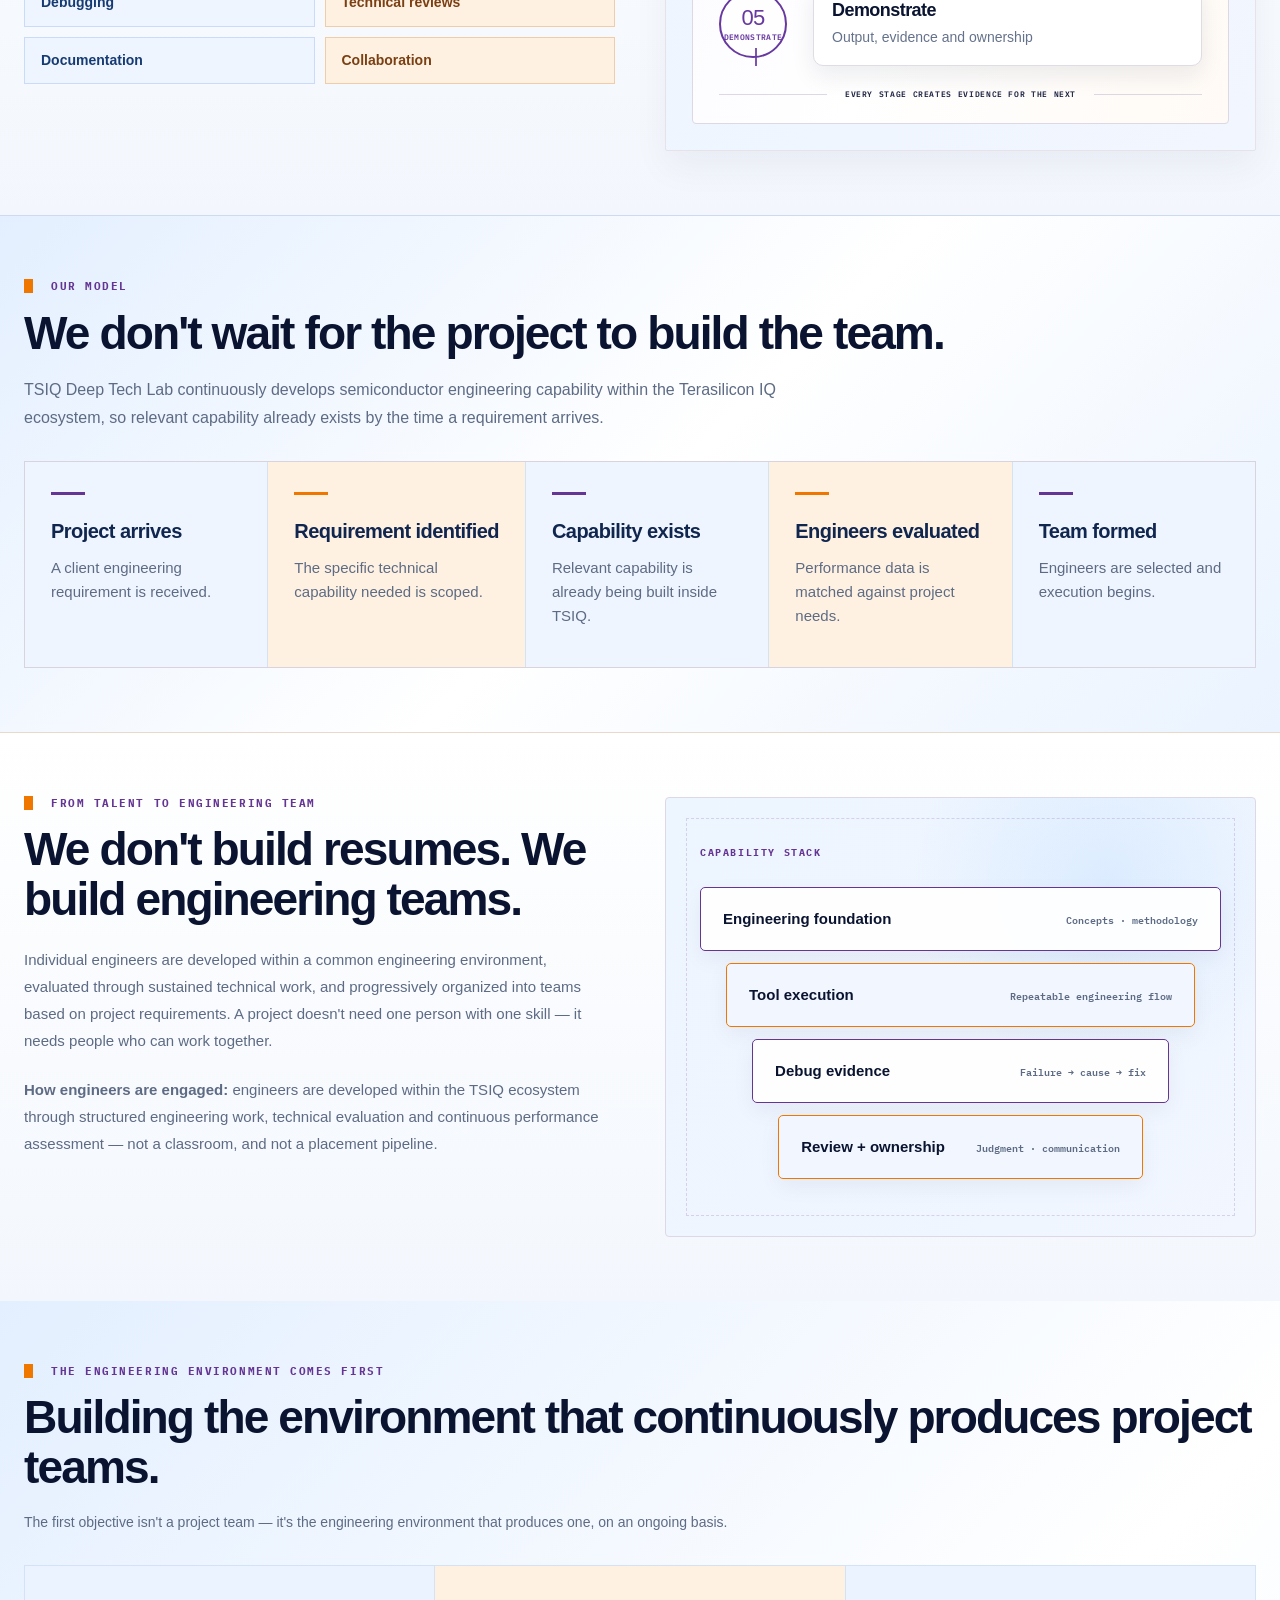
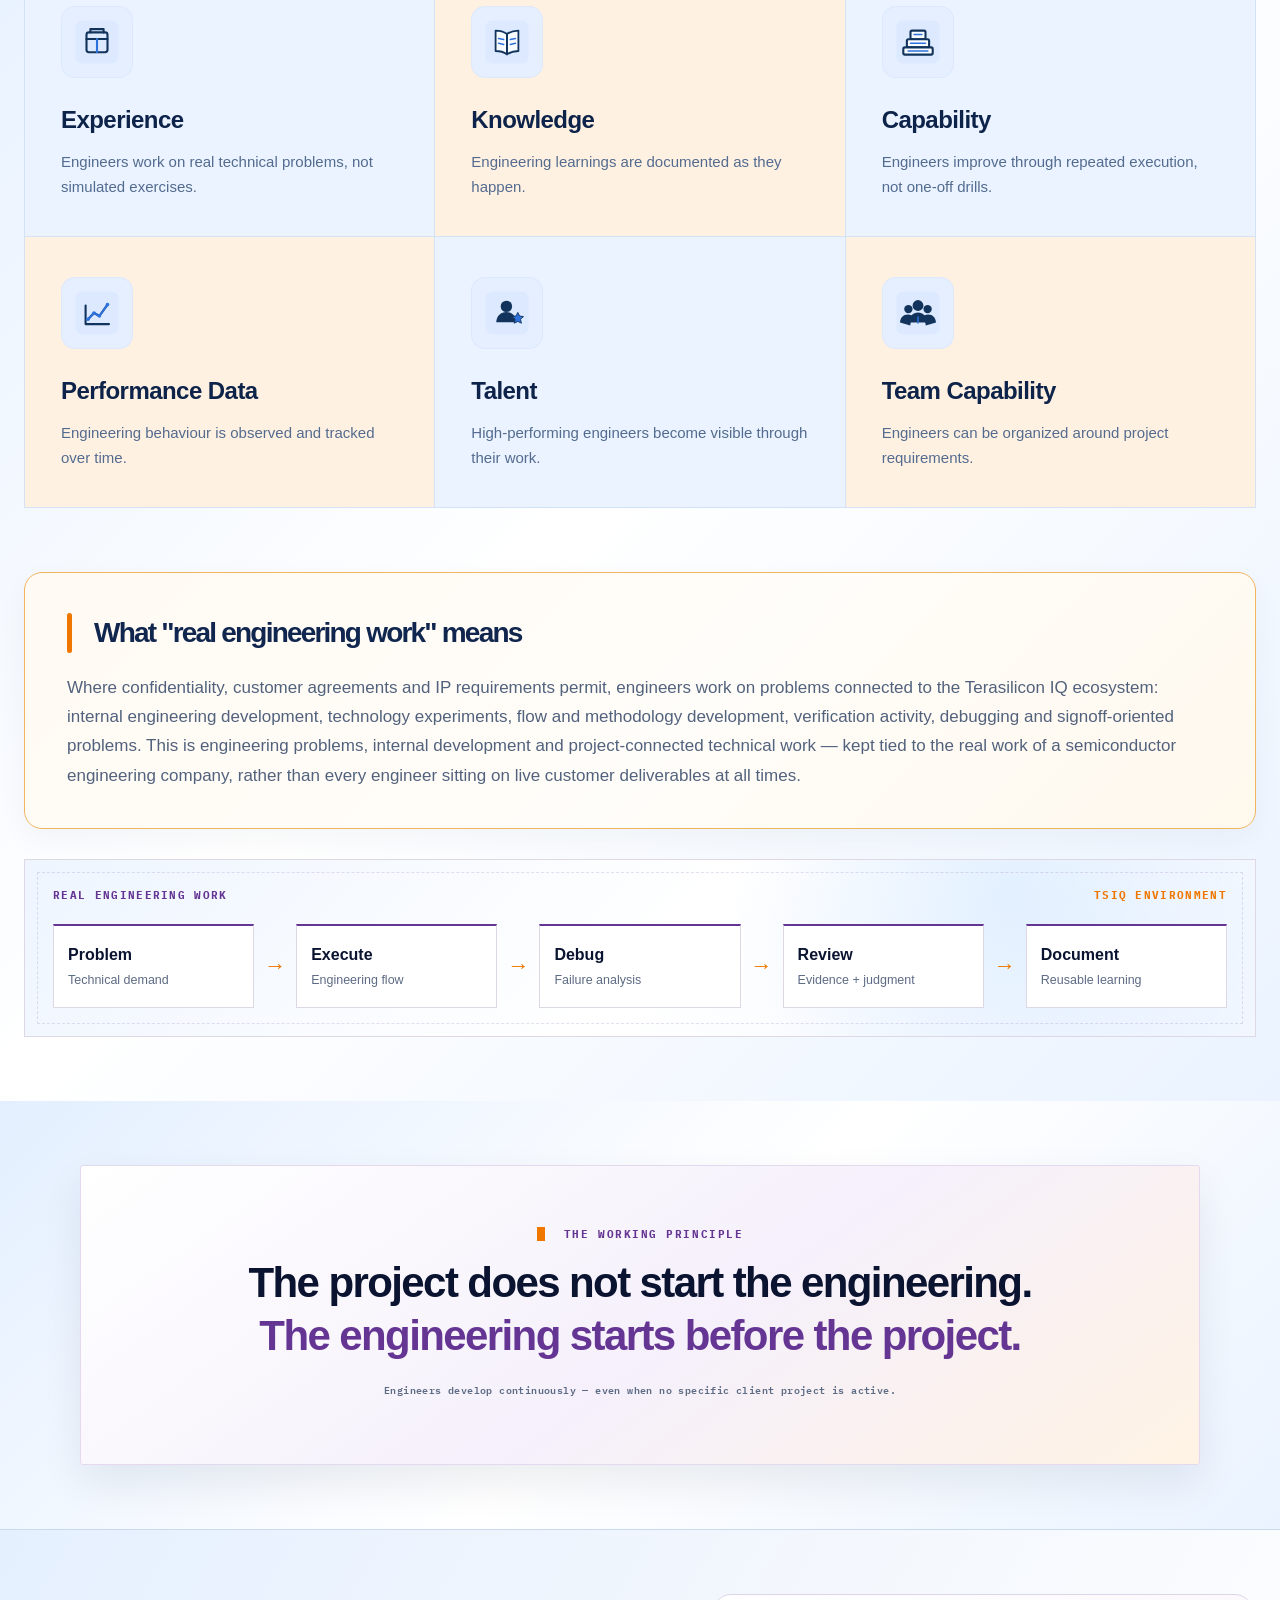
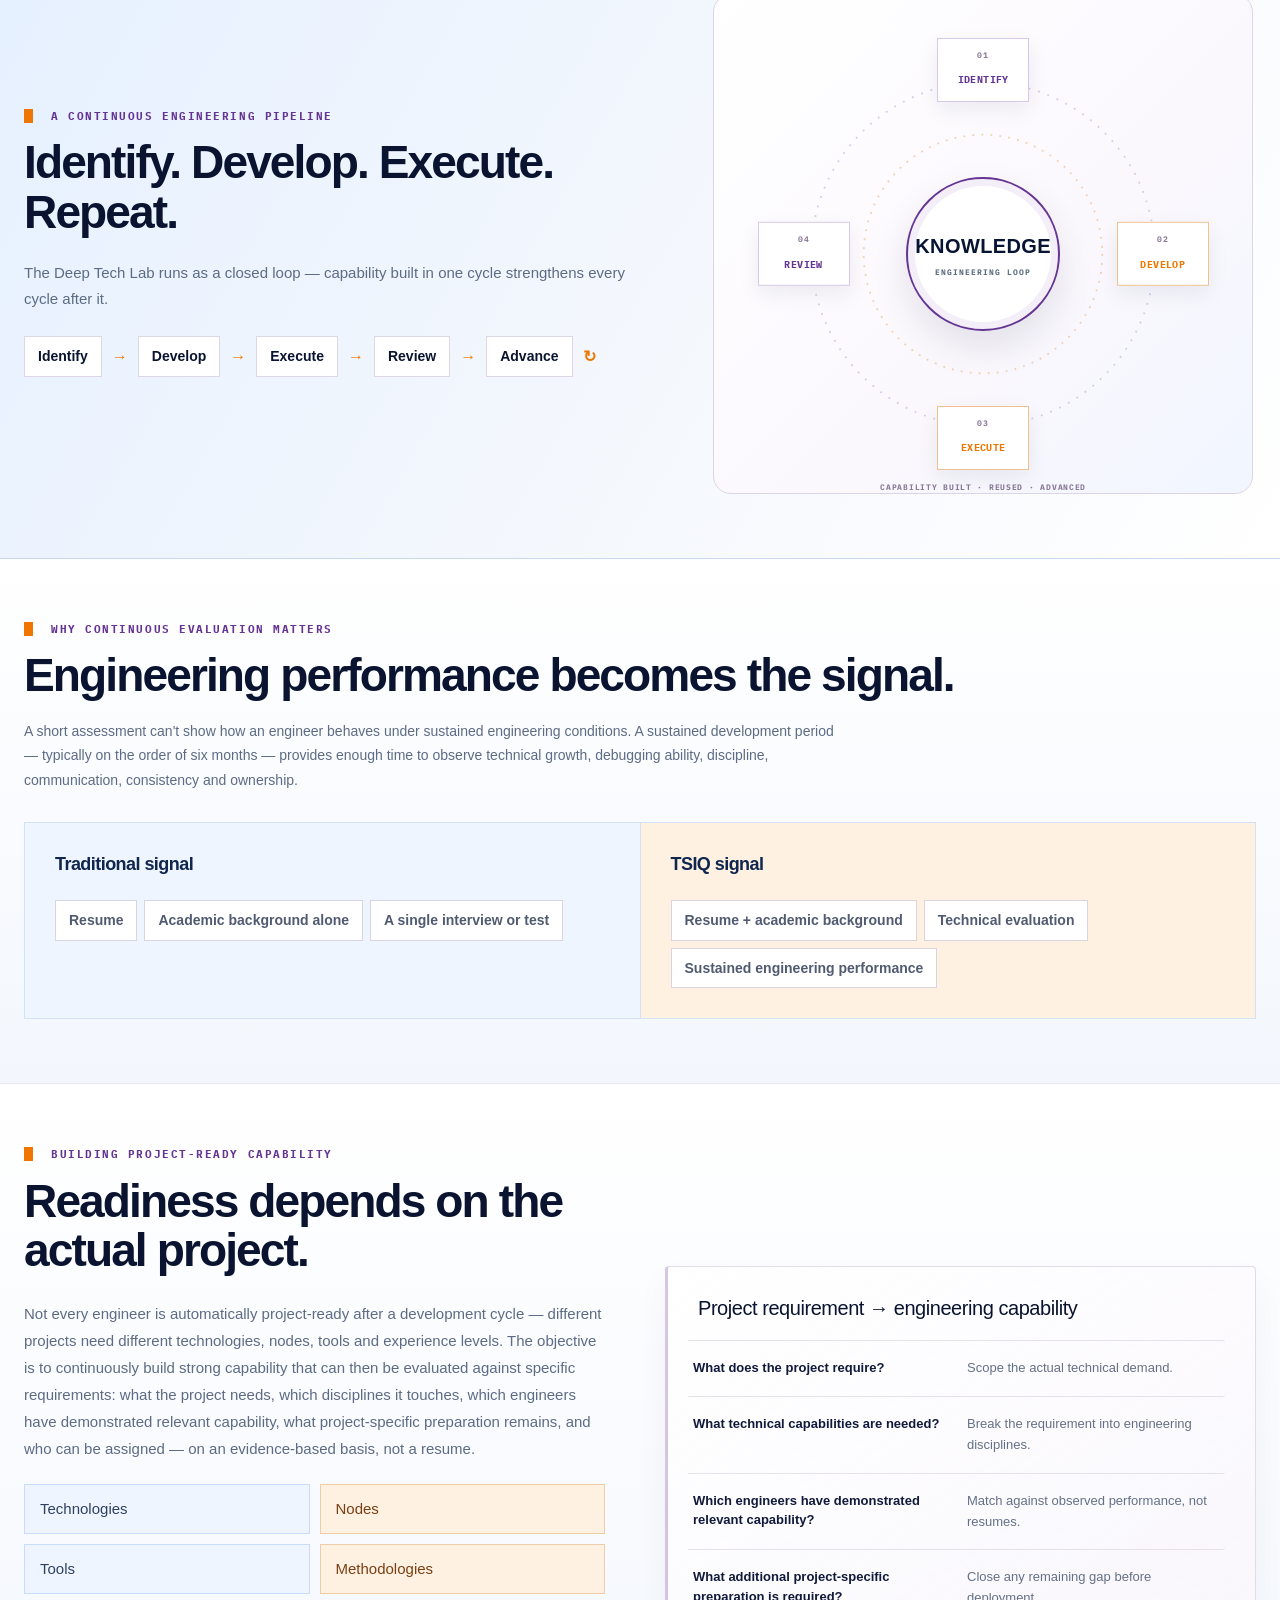
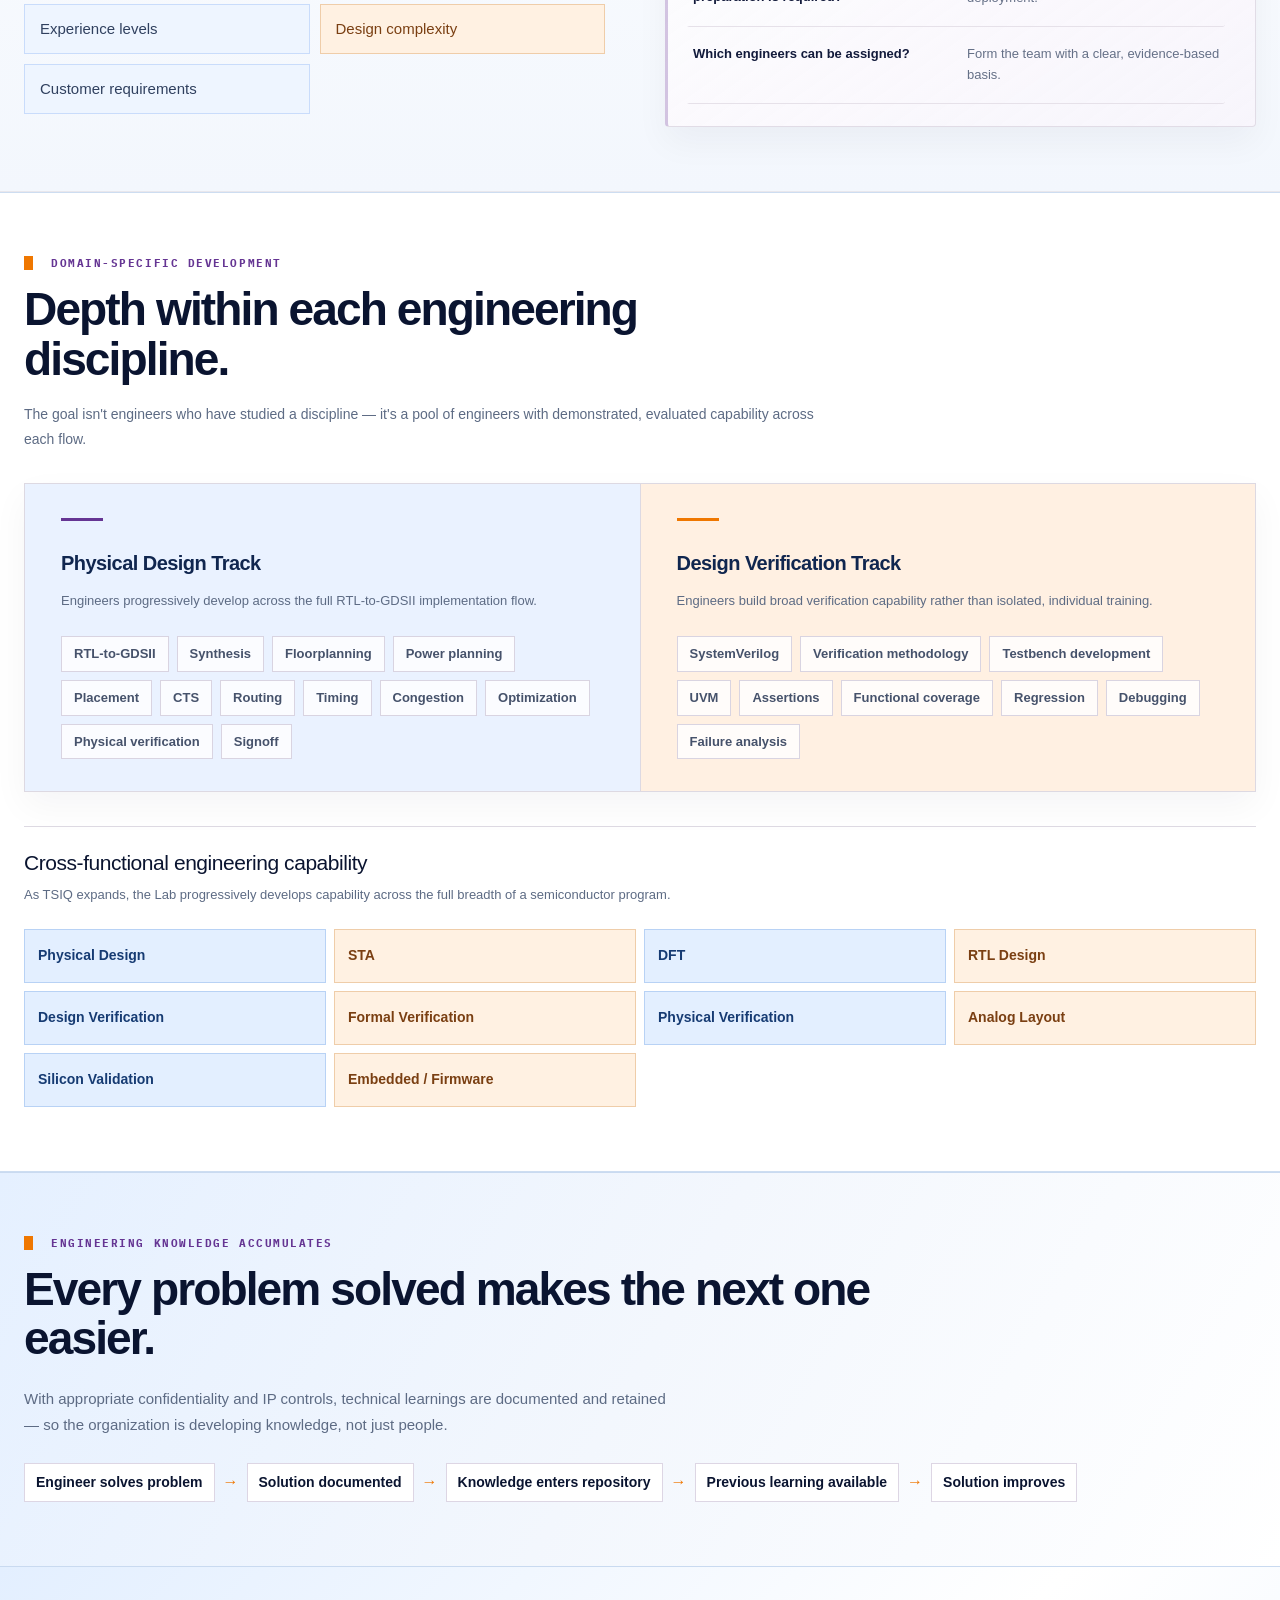
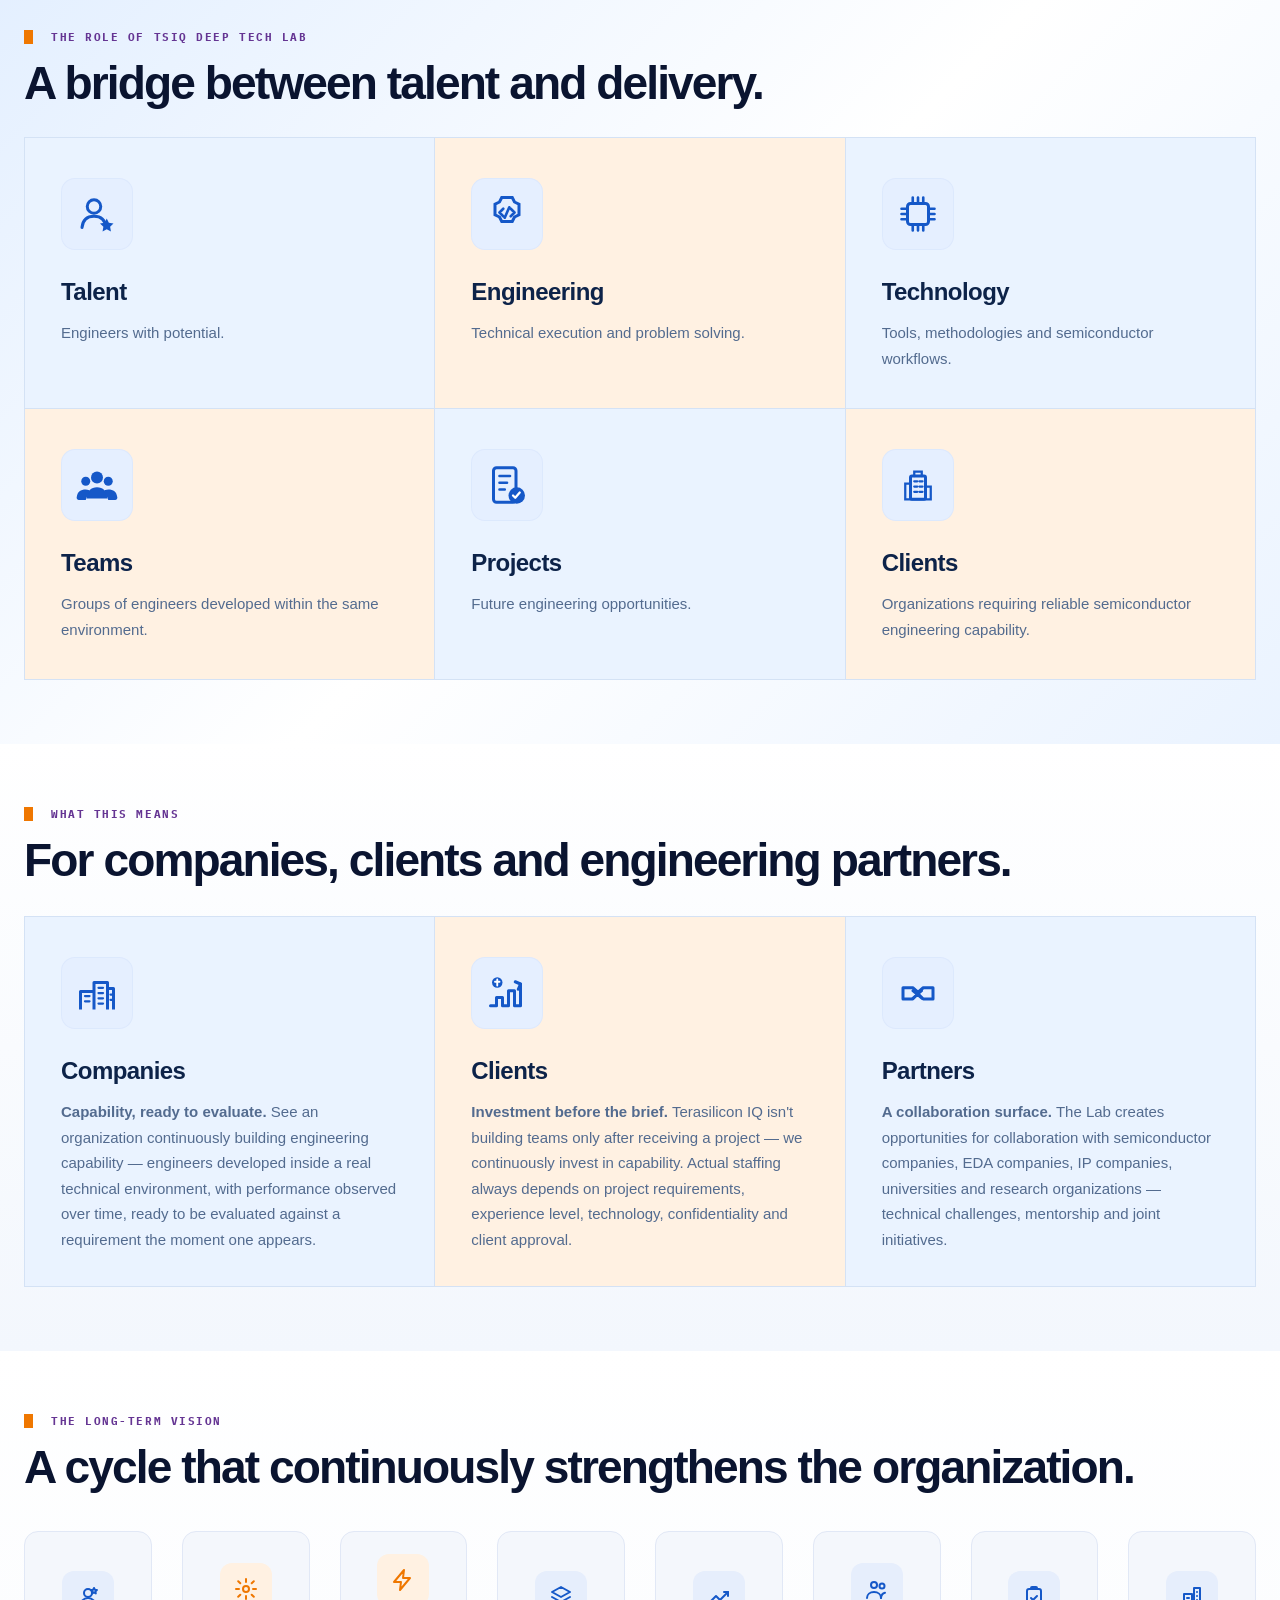
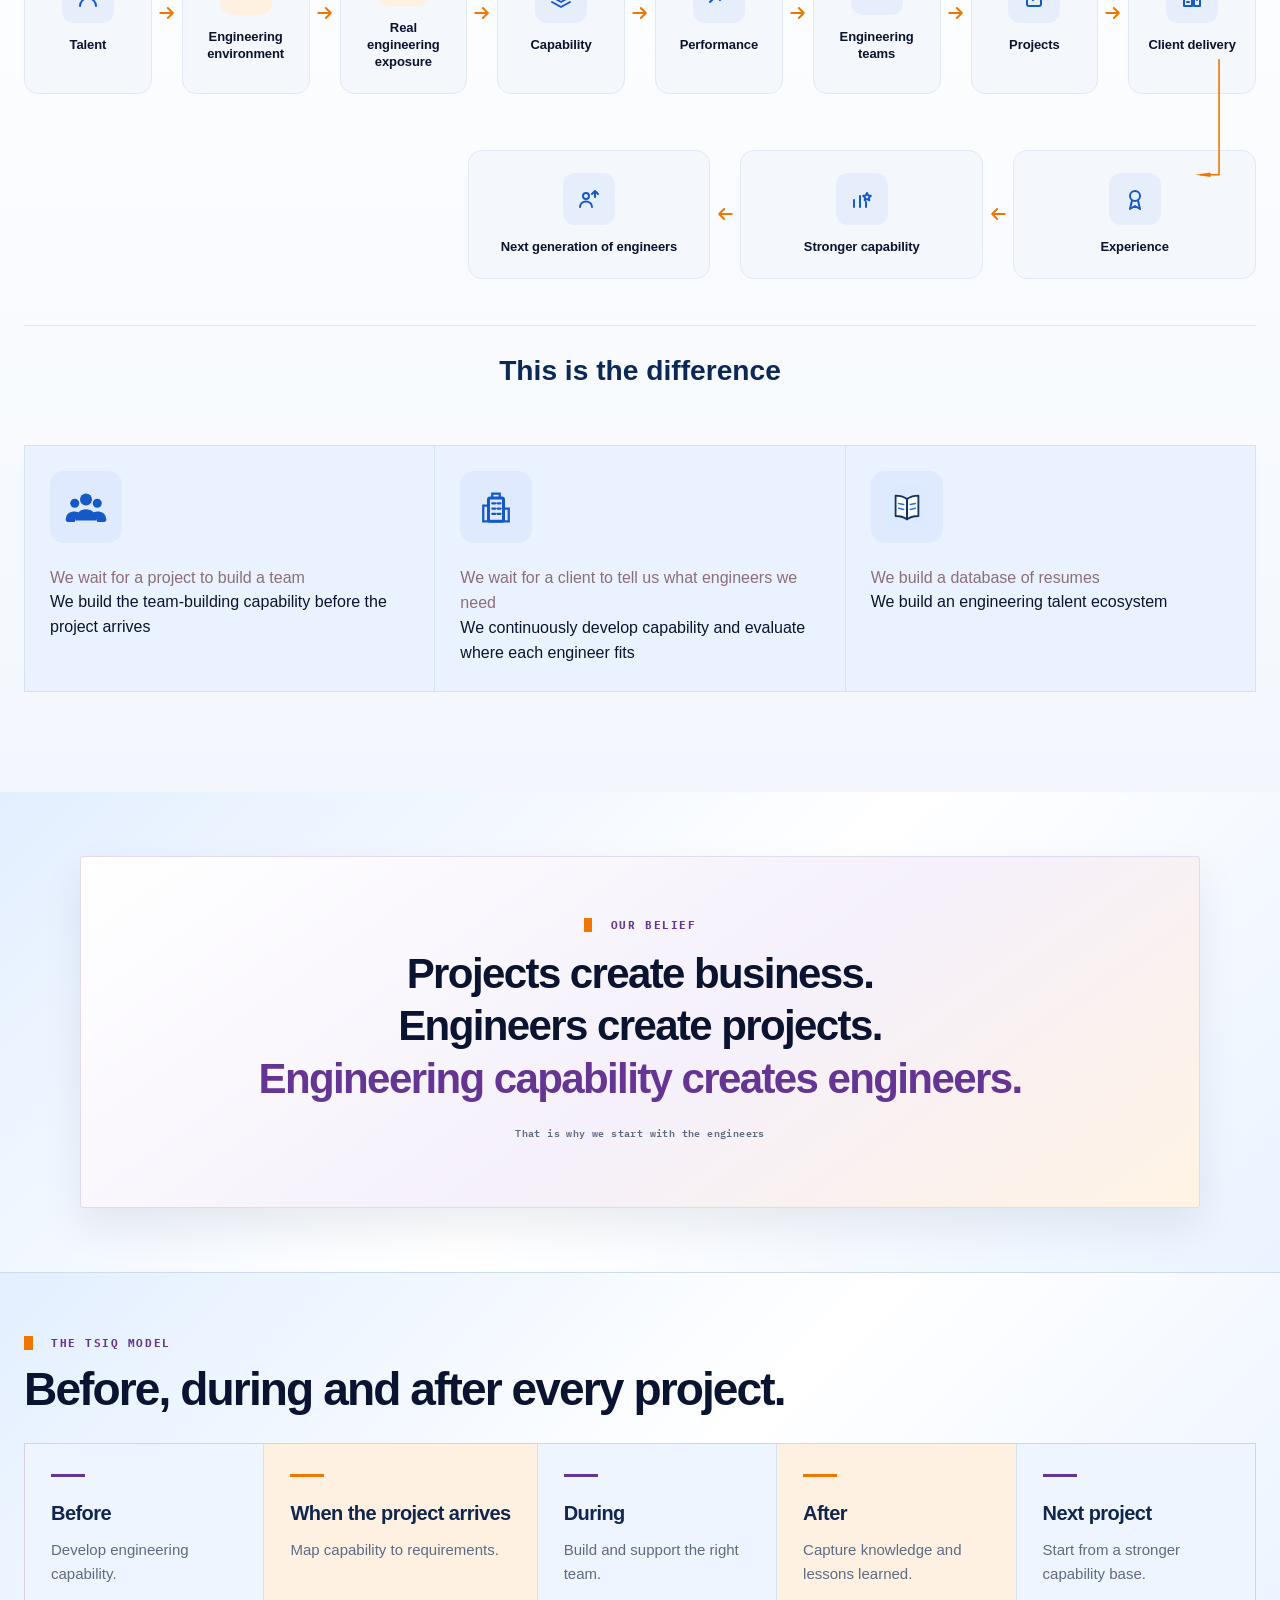
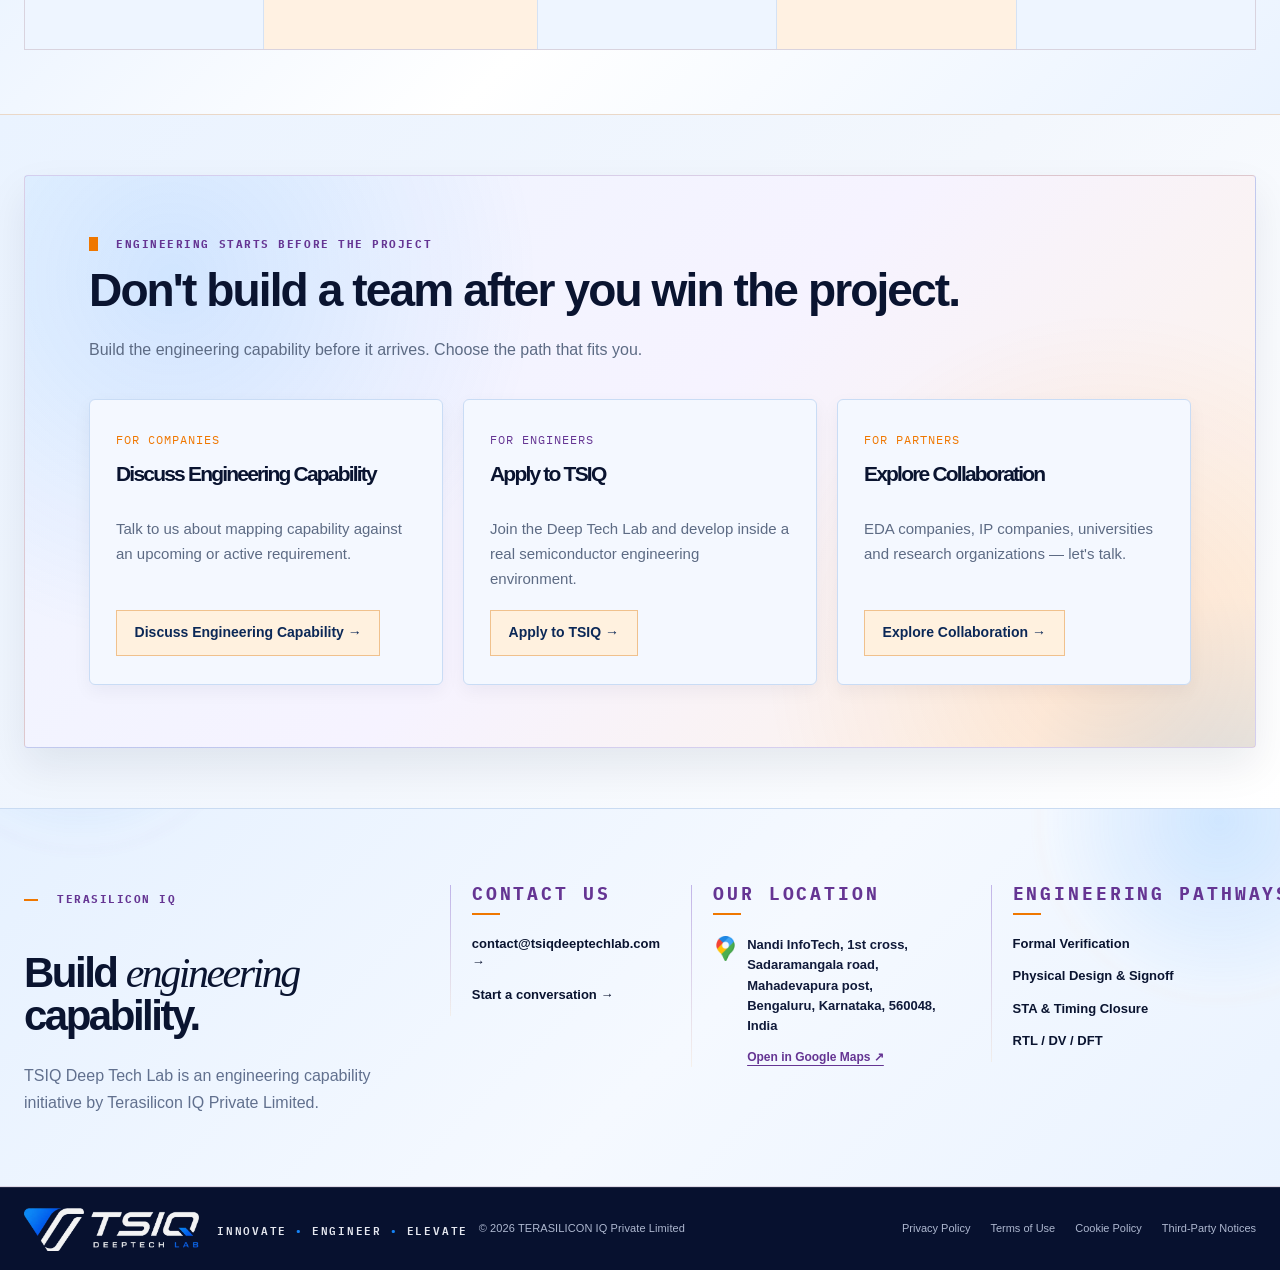
==== commit ef0dd449: "v11" ====
--- a/index.html
+++ b/index.html
@@ -1,6 +1,7 @@
 <!DOCTYPE html>
 <html lang="en">
  <head>
+<style id="V11.08-mobile-difference-target">@media (max-width:767px){h2:has(+ .difference-cards), h2:has(~ .difference-cards){font-size:28px!important;font-weight:800!important;color:#071a46!important;text-align:center!important;background:#fff7ed!important;border-left:4px solid #ff7a00!important;border-right:4px solid #ff7a00!important;border-radius:10px!important;padding:14px 18px!important;margin:28px auto 34px!important;width:fit-content!important;max-width:calc(100% - 30px)!important}}</style>
   <meta charset="utf-8"/>
   <meta content="width=device-width, initial-scale=1" name="viewport"/>
   <link href="assets/images/terasilicon-iq-symbol.png" rel="icon" type="image/png"/>
@@ -512,44 +513,7 @@
       <p>
        <b>How engineers are engaged:</b> engineers are developed within the TSIQ ecosystem through structured engineering work, technical evaluation and continuous performance assessment &mdash; not a classroom, and not a placement pipeline.
       </p>
-      <div class="tag-grid compact">
-       <span>
-        Physical Design
-       </span>
-       <span>
-        STA
-       </span>
-       <span>
-        DFT
-       </span>
-       <span>
-        Verification
-       </span>
-       <span>
-        Formal
-       </span>
-       <span>
-        Physical Verification
-       </span>
-       <span>
-        RTL
-       </span>
-       <span>
-        Signoff
-       </span>
-       <span>
-        Technical reviews
-       </span>
-       <span>
-        Engineering documentation
-       </span>
-       <span>
-        Internal processes
-       </span>
-       <span>
-        Project discussions
-       </span>
-      </div>
+
      </div>
      <div aria-label="Engineering capability stack" class="readiness-art capability-stack-visual">
       <div class="stack-caption">
@@ -607,6 +571,7 @@
      </div>
      <div class="focus-grid">
       <article>
+       <div class="focus-icon"><img src="assets/icons/experience.svg" alt="Experience" loading="lazy"></div>
        <h3>
         Experience
        </h3>
@@ -615,6 +580,7 @@
        </p>
       </article>
       <article>
+       <div class="focus-icon"><img src="assets/icons/knowledge.svg" alt="Knowledge" loading="lazy"></div>
        <h3>
         Knowledge
        </h3>
@@ -623,6 +589,7 @@
        </p>
       </article>
       <article>
+       <div class="focus-icon"><img src="assets/icons/capability.svg" alt="Capability" loading="lazy"></div>
        <h3>
         Capability
        </h3>
@@ -631,6 +598,7 @@
        </p>
       </article>
       <article>
+       <div class="focus-icon"><img src="assets/icons/performance-data.svg" alt="Performance Data" loading="lazy"></div>
        <h3>
         Performance Data
        </h3>
@@ -639,6 +607,7 @@
        </p>
       </article>
       <article>
+       <div class="focus-icon"><img src="assets/icons/talent.svg" alt="Talent" loading="lazy"></div>
        <h3>
         Talent
        </h3>
@@ -647,6 +616,7 @@
        </p>
       </article>
       <article>
+       <div class="focus-icon"><img src="assets/icons/team-capability.svg" alt="Team Capability" loading="lazy"></div>
        <h3>
         Team Capability
        </h3>
@@ -655,13 +625,16 @@
        </p>
       </article>
      </div>
-     <div class="subhead">
-      What "real engineering work" means
-     </div>
-     <p class="section-note">
+     <div class="real-engineering-callout">
+      <div class="real-engineering-heading">
+       <span class="real-engineering-accent" aria-hidden="true"></span>
+       <h3>What "real engineering work" means</h3>
+      </div>
+      <p class="section-note">
       Where confidentiality, customer agreements and IP requirements permit, engineers work on problems connected to the Terasilicon IQ ecosystem: internal engineering development, technology experiments, flow and methodology development, verification activity, debugging and signoff-oriented problems. This is engineering problems, internal development and project-connected technical work &mdash; kept tied to the real work of a semiconductor engineering company, rather than every engineer sitting on live customer deliverables at all times.
-     </p>
-     <div class="tag-grid">
+      </p>
+     </div>
+     <div class="tag-grid focus-legacy-tags">
       <span>
        Internal engineering development
       </span>
@@ -1216,6 +1189,7 @@
      </div>
      <div class="focus-grid">
       <article>
+       <div class="focus-icon"><img src="assets/icons/talent-role.svg" alt="Talent" loading="lazy"></div>
        <h3>
         Talent
        </h3>
@@ -1224,6 +1198,7 @@
        </p>
       </article>
       <article>
+       <div class="focus-icon"><img src="assets/icons/engineering-role.svg" alt="Engineering" loading="lazy"></div>
        <h3>
         Engineering
        </h3>
@@ -1232,6 +1207,7 @@
        </p>
       </article>
       <article>
+       <div class="focus-icon"><img src="assets/icons/technology-role.svg" alt="Technology" loading="lazy"></div>
        <h3>
         Technology
        </h3>
@@ -1240,6 +1216,7 @@
        </p>
       </article>
       <article>
+       <div class="focus-icon"><img src="assets/icons/teams-role.svg" alt="Teams" loading="lazy"></div>
        <h3>
         Teams
        </h3>
@@ -1248,6 +1225,7 @@
        </p>
       </article>
       <article>
+       <div class="focus-icon"><img src="assets/icons/projects-role.svg" alt="Projects" loading="lazy"></div>
        <h3>
         Projects
        </h3>
@@ -1256,6 +1234,7 @@
        </p>
       </article>
       <article>
+       <div class="focus-icon"><img src="assets/icons/clients-role.svg" alt="Clients" loading="lazy"></div>
        <h3>
         Clients
        </h3>
@@ -1280,6 +1259,7 @@
      </div>
      <div class="focus-grid focus-grid-3up">
       <article>
+       <div class="focus-icon"><img src="assets/icons/companies-role.svg" alt="Companies" loading="lazy"></div>
        <h3>
         Companies
        </h3>
@@ -1288,6 +1268,7 @@
        </p>
       </article>
       <article>
+       <div class="focus-icon"><img src="assets/icons/investment-role.svg" alt="Clients" loading="lazy"></div>
        <h3>
         Clients
        </h3>
@@ -1296,6 +1277,7 @@
        </p>
       </article>
       <article>
+       <div class="focus-icon"><img src="assets/icons/partners-role.svg" alt="Partners" loading="lazy"></div>
        <h3>
         Partners
        </h3>
@@ -1318,76 +1300,101 @@
        </h2>
       </div>
      </div>
-     <div class="knowledge-flow">
-      <span>
-       Talent
-      </span>
-      <b>
-       &rarr;
-      </b>
-      <span>
-       Engineering environment
-      </span>
-      <b>
-       &rarr;
-      </b>
-      <span>
-       Real engineering exposure
-      </span>
-      <b>
-       &rarr;
-      </b>
-      <span>
-       Capability
-      </span>
-      <b>
-       &rarr;
-      </b>
-      <span>
-       Performance
-      </span>
-      <b>
-       &rarr;
-      </b>
-      <span>
-       Engineering teams
-      </span>
-      <b>
-       &rarr;
-      </b>
-      <span>
-       Projects
-      </span>
-      <b>
-       &rarr;
-      </b>
-      <span>
-       Client delivery
-      </span>
-      <b>
-       &rarr;
-      </b>
-      <span>
-       Experience
-      </span>
-      <b>
-       &rarr;
-      </b>
-      <span>
-       Stronger capability
-      </span>
-      <b>
-       &rarr;
-      </b>
-      <span>
-       Next generation of engineers
-      </span>
-     </div>
-     <div class="subhead">
+     <div class="vision-flow" aria-label="Long-term engineering capability cycle">
+      <div class="vision-row vision-row-top">
+       <div class="vision-card">
+        <span class="vision-icon">
+         <svg viewBox="0 0 24 24" fill="none" stroke="currentColor" stroke-width="2" stroke-linecap="round" stroke-linejoin="round" aria-hidden="true"><circle cx="12" cy="8" r="4"/><path d="M4 21c0-4.4 3.6-8 8-8s8 3.6 8 8"/><path d="m18 3 .9 1.8 2 .3-1.5 1.4.4 2-1.8-1-1.8 1 .4-2-1.5-1.4 2-.3z"/></svg>
+        </span>
+        <strong>Talent</strong>
+       </div>
+       <div class="vision-arrow" aria-hidden="true"><svg viewBox="0 0 24 24" fill="none" stroke="currentColor" stroke-width="2.4" stroke-linecap="round" stroke-linejoin="round"><path d="M4 12h15M13 6l6 6-6 6"/></svg></div>
+       <div class="vision-card">
+        <span class="vision-icon">
+         <svg viewBox="0 0 24 24" fill="none" stroke="currentColor" stroke-width="2" stroke-linecap="round" stroke-linejoin="round" aria-hidden="true"><circle cx="12" cy="12" r="3"/><path d="M12 2v3M12 19v3M4.2 4.2l2.1 2.1M17.7 17.7l2.1 2.1M2 12h3M19 12h3M4.2 19.8l2.1-2.1M17.7 6.3l2.1-2.1"/></svg>
+        </span>
+        <strong>Engineering environment</strong>
+       </div>
+       <div class="vision-arrow" aria-hidden="true"><svg viewBox="0 0 24 24" fill="none" stroke="currentColor" stroke-width="2.4" stroke-linecap="round" stroke-linejoin="round"><path d="M4 12h15M13 6l6 6-6 6"/></svg></div>
+       <div class="vision-card">
+        <span class="vision-icon">
+         <svg viewBox="0 0 24 24" fill="none" stroke="currentColor" stroke-width="2" stroke-linecap="round" stroke-linejoin="round" aria-hidden="true"><path d="M13 2 3 14h7l-1 8 10-12h-7z"/></svg>
+        </span>
+        <strong>Real engineering exposure</strong>
+       </div>
+       <div class="vision-arrow" aria-hidden="true"><svg viewBox="0 0 24 24" fill="none" stroke="currentColor" stroke-width="2.4" stroke-linecap="round" stroke-linejoin="round"><path d="M4 12h15M13 6l6 6-6 6"/></svg></div>
+       <div class="vision-card">
+        <span class="vision-icon">
+         <svg viewBox="0 0 24 24" fill="none" stroke="currentColor" stroke-width="2" stroke-linecap="round" stroke-linejoin="round" aria-hidden="true"><path d="m12 2 9 5-9 5-9-5 9-5z"/><path d="m3 12 9 5 9-5"/><path d="m3 17 9 5 9-5"/></svg>
+        </span>
+        <strong>Capability</strong>
+       </div>
+       <div class="vision-arrow" aria-hidden="true"><svg viewBox="0 0 24 24" fill="none" stroke="currentColor" stroke-width="2.4" stroke-linecap="round" stroke-linejoin="round"><path d="M4 12h15M13 6l6 6-6 6"/></svg></div>
+       <div class="vision-card">
+        <span class="vision-icon">
+         <svg viewBox="0 0 24 24" fill="none" stroke="currentColor" stroke-width="2" stroke-linecap="round" stroke-linejoin="round" aria-hidden="true"><path d="M3 17l6-6 4 4 8-8"/><path d="M17 7h4v4"/></svg>
+        </span>
+        <strong>Performance</strong>
+       </div>
+       <div class="vision-arrow" aria-hidden="true"><svg viewBox="0 0 24 24" fill="none" stroke="currentColor" stroke-width="2.4" stroke-linecap="round" stroke-linejoin="round"><path d="M4 12h15M13 6l6 6-6 6"/></svg></div>
+       <div class="vision-card">
+        <span class="vision-icon">
+         <svg viewBox="0 0 24 24" fill="none" stroke="currentColor" stroke-width="2" stroke-linecap="round" stroke-linejoin="round" aria-hidden="true"><circle cx="9" cy="8" r="3"/><path d="M2 21c0-3.5 3-6 7-6s7 2.5 7 6"/><circle cx="17" cy="9" r="2.5"/><path d="M16 21c.2-2.7 1.8-4.6 4-5.2"/></svg>
+        </span>
+        <strong>Engineering teams</strong>
+       </div>
+       <div class="vision-arrow" aria-hidden="true"><svg viewBox="0 0 24 24" fill="none" stroke="currentColor" stroke-width="2.4" stroke-linecap="round" stroke-linejoin="round"><path d="M4 12h15M13 6l6 6-6 6"/></svg></div>
+       <div class="vision-card">
+        <span class="vision-icon">
+         <svg viewBox="0 0 24 24" fill="none" stroke="currentColor" stroke-width="2" stroke-linecap="round" stroke-linejoin="round" aria-hidden="true"><rect x="5" y="4" width="14" height="17" rx="2"/><path d="M9 4V3a1 1 0 0 1 1-1h4a1 1 0 0 1 1 1v1"/><path d="m9 13 2 2 4-4"/></svg>
+        </span>
+        <strong>Projects</strong>
+       </div>
+       <div class="vision-arrow" aria-hidden="true"><svg viewBox="0 0 24 24" fill="none" stroke="currentColor" stroke-width="2.4" stroke-linecap="round" stroke-linejoin="round"><path d="M4 12h15M13 6l6 6-6 6"/></svg></div>
+       <div class="vision-card vision-card-last">
+        <span class="vision-icon">
+         <svg viewBox="0 0 24 24" fill="none" stroke="currentColor" stroke-width="2" stroke-linecap="round" stroke-linejoin="round" aria-hidden="true"><rect x="4" y="9" width="8" height="12"/><rect x="14" y="3" width="6" height="18"/><path d="M7 13h2M7 17h2M17 7h.01M17 11h.01M17 15h.01"/></svg>
+        </span>
+        <strong>Client delivery</strong>
+       </div>
+      </div>
+      <svg class="vision-connector" viewBox="0 0 100 100" preserveAspectRatio="none" aria-hidden="true">
+       <path d="M97,38 L97,70 L95.5,70" fill="none" stroke="#ef7700" stroke-width="1.6" stroke-linecap="round" stroke-linejoin="round" vector-effect="non-scaling-stroke" marker-end="url(#vision-arrowhead)"/>
+       <defs>
+        <marker id="vision-arrowhead" markerWidth="7" markerHeight="7" refX="4.6" refY="3.5" orient="auto-start-reverse">
+         <path d="M0,0 L7,3.5 L0,7 Z" fill="#ef7700"/>
+        </marker>
+       </defs>
+      </svg>
+      <div class="vision-row vision-row-bottom">
+       <div class="vision-card">
+        <span class="vision-icon">
+         <svg viewBox="0 0 24 24" fill="none" stroke="currentColor" stroke-width="2" stroke-linecap="round" stroke-linejoin="round" aria-hidden="true"><circle cx="9" cy="9" r="3"/><path d="M3 20c0-3.3 2.7-5.5 6-5.5s6 2.2 6 5.5"/><path d="M18 10V4M15 7l3-3 3 3"/></svg>
+        </span>
+        <strong>Next generation of engineers</strong>
+       </div>
+       <div class="vision-arrow vision-arrow-left" aria-hidden="true"><svg viewBox="0 0 24 24" fill="none" stroke="currentColor" stroke-width="2.4" stroke-linecap="round" stroke-linejoin="round"><path d="M20 12H5M11 6l-6 6 6 6"/></svg></div>
+       <div class="vision-card">
+        <span class="vision-icon">
+         <svg viewBox="0 0 24 24" fill="none" stroke="currentColor" stroke-width="2" stroke-linecap="round" stroke-linejoin="round" aria-hidden="true"><path d="M4 20V13M10 20V9M16 20V15"/><path d="m17 6 1.2 2.4 2.6.4-1.9 1.9.4 2.6L17 12l-2.3 1.3.4-2.6-1.9-1.9 2.6-.4z"/></svg>
+        </span>
+        <strong>Stronger capability</strong>
+       </div>
+       <div class="vision-arrow vision-arrow-left" aria-hidden="true"><svg viewBox="0 0 24 24" fill="none" stroke="currentColor" stroke-width="2.4" stroke-linecap="round" stroke-linejoin="round"><path d="M20 12H5M11 6l-6 6 6 6"/></svg></div>
+       <div class="vision-card vision-card-experience">
+        <span class="vision-icon">
+         <svg viewBox="0 0 24 24" fill="none" stroke="currentColor" stroke-width="2" stroke-linecap="round" stroke-linejoin="round" aria-hidden="true"><circle cx="12" cy="9" r="5"/><path d="M9 13.5 7 22l5-3 5 3-2-8.5"/></svg>
+        </span>
+        <strong>Experience</strong>
+       </div>
+      </div>
+     </div>
+     <div class="subhead difference-subhead">
       This is the difference
      </div>
      <div class="contrast">
       <div class="c-card">
+       <div class="contrast-icon"><img src="assets/icons/teams-role.svg" alt="" aria-hidden="true"></div>
        <div class="not">
         We wait for a project to build a team
        </div>
@@ -1396,6 +1403,7 @@
        </div>
       </div>
       <div class="c-card">
+       <div class="contrast-icon"><img src="assets/icons/clients-role.svg" alt="" aria-hidden="true"></div>
        <div class="not">
         We wait for a client to tell us what engineers we need
        </div>
@@ -1404,6 +1412,7 @@
        </div>
       </div>
       <div class="c-card">
+       <div class="contrast-icon"><img src="assets/icons/knowledge.svg" alt="" aria-hidden="true"></div>
        <div class="not">
         We build a database of resumes
        </div>
@@ -1522,7 +1531,7 @@
         <p>
          Join the Deep Tech Lab and develop inside a real semiconductor engineering environment.
         </p>
-        <a class="button button-secondary" href="https://mail.google.com/mail/?view=cm&amp;fs=1&amp;to=contact%40tsiqdeeptechlab.com&amp;su=Apply%20to%20TSIQ" rel="noopener noreferrer" target="_blank">
+        <a class="button button-secondary" href="contact.html#requirement-form">
          Apply to TSIQ &rarr;
         </a>
        </article>
--- a/css/style.css
+++ b/css/style.css
@@ -5448,7 +5448,7 @@
     gap: 5px !important;
   }
   /* Reduce excessive vertical whitespace while retaining the editorial feel. */
-  .split-section,   .model-section,   .readiness-section,   .focus-section,   .tracks-section,   .environment-section,   .knowledge-section,   .includes-section {
+  .split-section,   .model-section,   .readiness-section,   .focus-section,   .tracks-section,   .environment-section,   .knowledge-section,  .includes-section {
     padding: 52px 0 !important;
   }
 }
@@ -5643,15 +5643,15 @@
 .readiness-project-section .tag-grid span {
   min-height:50px;
   padding:13px 15px;
-  border-color:#ddd8e3;
-  background:rgba(247,245,241,.72);
+  border:1px solid #c9dcfb;
+  background:#eef5ff;
   color:#30405f;
   font-size:10px;
   letter-spacing:.01em;
   transition:transform .2s ease,box-shadow .2s ease,background .2s ease,border-color .2s ease;
 }
 .readiness-project-section .tag-grid span:nth-child(even) {
-  background:rgba(255,241,226,.78);
+  background:#fff1e2;
   border-color:#efd0ae;
 }
 .readiness-project-section .tag-grid span:hover {
@@ -6029,11 +6029,11 @@
   max-width: 820px;
 }
 @media (max-width: 820px) {
-  .section-heading,   .tracks-section .section-heading,   .focus-section#environment .section-heading-tight,   .includes-section .section-heading {
+  .section-heading,   .tracks-section .section-heading,   .focus-section#environment .section-heading-tight,  .includes-section .section-heading {
     grid-template-columns: 1fr !important;
     gap: 16px !important;
   }
-  .section-heading > p,   .tracks-section .section-heading > p,   .focus-section#environment .section-heading-tight > p,   .includes-section .section-heading > p {
+  .section-heading > p,   .tracks-section .section-heading > p,   .focus-section#environment .section-heading-tight > p,  .includes-section .section-heading > p {
     max-width: 100% !important;
   }
 }
@@ -6173,7 +6173,7 @@
   :root {
     --section-tight:46px;
   }
-  .split-section,   .model-section,   .readiness-section,   .focus-section,   .tracks-section,   .environment-section,   .knowledge-section,   .includes-section,   .statement-section {
+  .split-section,   .model-section,   .readiness-section,   .focus-section,   .tracks-section,   .environment-section,   .knowledge-section,  .includes-section,   .statement-section {
     padding-top:var(--section-tight) !important;
     padding-bottom:var(--section-tight) !important;
   }
@@ -6203,7 +6203,7 @@
   :root {
     --section-tight:40px;
   }
-  .split-section,   .model-section,   .readiness-section,   .focus-section,   .tracks-section,   .environment-section,   .knowledge-section,   .includes-section,   .statement-section {
+  .split-section,   .model-section,   .readiness-section,   .focus-section,   .tracks-section,   .environment-section,   .knowledge-section,  .includes-section,   .statement-section {
     padding-top:var(--section-tight) !important;
     padding-bottom:var(--section-tight) !important;
   }
@@ -6525,7 +6525,7 @@
     align-self:start;
     margin-top:-7px;
   }
-  .includes-section .knowledge-flow > :nth-child(8),   .includes-section .knowledge-flow > :nth-child(10),   .includes-section .knowledge-flow > :nth-child(20) {
+  .includes-section .knowledge-flow > :nth-child(8),  .includes-section .knowledge-flow > :nth-child(10),  .includes-section .knowledge-flow > :nth-child(20) {
     transform:rotate(180deg);
   }
 }
@@ -9017,3 +9017,1388 @@
     min-width:0;
   }
 }
+
+
+/* ==========================================================
+   V10.78 — HOMEPAGE DESKTOP SINGLE-VIEW FIT
+   Keep the complete desktop hero + header inside the first viewport.
+   Mobile is intentionally untouched.
+   ========================================================== */
+@media (min-width:821px) {
+  html, body {
+    overflow-x:hidden;
+  }
+
+  .site-header > .container.nav {
+    min-height:68px;
+    height:68px;
+  }
+
+  .chip-hero {
+    padding:12px 0 16px !important;
+  }
+
+  .chip-hero-inner {
+    height:clamp(500px, calc(100vh - 108px), 600px) !important;
+    min-height:500px !important;
+    max-height:600px !important;
+    align-items:center;
+  }
+
+  .chip-hero-copy h1 {
+    font-size:clamp(42px, 4.35vw, 64px) !important;
+    line-height:1.02 !important;
+  }
+
+  .chip-hero-copy p {
+    max-width:550px !important;
+    margin-top:14px !important;
+    line-height:1.5 !important;
+  }
+
+  .chip-hero-copy .hero-actions {
+    margin-top:16px !important;
+  }
+
+  .hero-orbit-stage {
+    max-width:520px !important;
+  }
+
+  .hero-orbit {
+    width:min(100%,470px) !important;
+  }
+}
+
+@media (min-width:821px) and (max-height:800px) {
+  .site-header > .container.nav {
+    min-height:62px;
+    height:62px;
+  }
+
+  .chip-hero {
+    padding:8px 0 10px !important;
+  }
+
+  .chip-hero-inner {
+    height:calc(100vh - 80px) !important;
+    min-height:470px !important;
+    max-height:570px !important;
+  }
+
+  .chip-hero-copy h1 {
+    font-size:clamp(40px, 4.1vw, 58px) !important;
+  }
+
+  .chip-hero-copy p {
+    font-size:13.5px !important;
+    line-height:1.45 !important;
+  }
+
+  .hero-orbit {
+    width:min(100%,440px) !important;
+  }
+}
+
+/* ==========================================================
+   V10.79 — DESKTOP HOMEPAGE TRUE SINGLE-VIEW FIT
+   The homepage hero must fill the viewport below the header.
+   Do not cap the hero at 600px; that leaves the next section visible
+   on taller desktop screens. Mobile rules remain unchanged.
+   ========================================================== */
+@media (min-width:821px) {
+  .site-header > .container.nav {
+    height:68px !important;
+    min-height:68px !important;
+    box-sizing:border-box;
+  }
+
+  .chip-hero {
+    box-sizing:border-box;
+    height:calc(100vh - 68px) !important;
+    min-height:calc(100vh - 68px) !important;
+    max-height:none !important;
+    padding:18px 0 !important;
+    overflow:hidden;
+  }
+
+  .chip-hero-inner {
+    box-sizing:border-box;
+    height:100% !important;
+    min-height:0 !important;
+    max-height:none !important;
+    align-items:center;
+  }
+
+  .hero-orbit-stage {
+    height:min(100%,560px) !important;
+    max-height:560px !important;
+  }
+
+  .hero-orbit {
+    width:min(100%,500px) !important;
+    height:auto;
+  }
+}
+
+@media (min-width:821px) and (max-height:800px) {
+  .site-header > .container.nav {
+    height:62px !important;
+    min-height:62px !important;
+  }
+
+  .chip-hero {
+    height:calc(100vh - 62px) !important;
+    min-height:calc(100vh - 62px) !important;
+    padding:10px 0 !important;
+  }
+}
+
+/* ==========================================================
+   V10.81 — FOCUS CARDS + REAL ENGINEERING CALLOUT
+   Add visual PNG markers to the six engineering-environment cards,
+   create clear breathing room after the grid, and turn the
+   "real engineering work" statement into a highlighted callout.
+   ========================================================== */
+.focus-grid article {
+  min-height:270px !important;
+  padding:40px 36px 34px !important;
+  display:flex;
+  flex-direction:column;
+  align-items:flex-start;
+  box-sizing:border-box;
+}
+
+.focus-icon {
+  width:72px;
+  height:72px;
+  margin:0 0 26px;
+  flex:0 0 auto;
+}
+
+.focus-icon img {
+  display:block;
+  width:100%;
+  height:100%;
+  object-fit:contain;
+}
+
+.focus-grid h3 {
+  margin:0 !important;
+  font-size:24px !important;
+  line-height:1.2 !important;
+  color:#0d2349 !important;
+}
+
+.focus-grid p {
+  margin:14px 0 0 !important;
+  max-width:430px;
+  font-size:15px !important;
+  line-height:1.7 !important;
+  color:#536b8f !important;
+}
+
+.real-engineering-callout {
+  margin-top:64px !important;
+  padding:40px 42px 38px !important;
+  border:1px solid #f3b45e !important;
+  border-radius:18px !important;
+  background:linear-gradient(135deg,#fffaf3 0%,#fffdf9 55%,#fff8ed 100%) !important;
+  box-shadow:0 10px 30px rgba(20,40,75,.045);
+  box-sizing:border-box;
+}
+
+.real-engineering-heading {
+  display:flex;
+  align-items:center;
+  gap:22px;
+  margin:0 0 20px;
+}
+
+.real-engineering-accent {
+  display:block;
+  width:5px;
+  min-width:5px;
+  height:40px;
+  border-radius:3px;
+  background:#ef7700;
+}
+
+.real-engineering-heading h3 {
+  margin:0 !important;
+  font-size:28px !important;
+  line-height:1.25 !important;
+  color:#10264e !important;
+}
+
+.real-engineering-callout .section-note {
+  margin:0 !important;
+  max-width:none !important;
+  border:0 !important;
+  padding:0 !important;
+  font-size:17px !important;
+  line-height:1.72 !important;
+  color:#52627d !important;
+}
+
+.focus-section .focus-legacy-tags {
+  display:none !important;
+}
+
+@media (max-width:820px) {
+  .focus-grid article {
+    min-height:0 !important;
+    padding:28px 24px !important;
+  }
+
+  .focus-icon {
+    width:60px;
+    height:60px;
+    margin-bottom:20px;
+  }
+
+  .focus-grid h3 {
+    font-size:21px !important;
+  }
+
+  .focus-grid p {
+    font-size:14px !important;
+    line-height:1.65 !important;
+  }
+
+  .real-engineering-callout {
+    margin-top:42px !important;
+    padding:28px 24px !important;
+    border-radius:14px !important;
+  }
+
+  .real-engineering-heading {
+    gap:14px;
+    margin-bottom:16px;
+  }
+
+  .real-engineering-accent {
+    width:4px;
+    min-width:4px;
+    height:32px;
+  }
+
+  .real-engineering-heading h3 {
+    font-size:22px !important;
+  }
+
+  .real-engineering-callout .section-note {
+    font-size:15px !important;
+    line-height:1.7 !important;
+  }
+}
+
+/* V10.83 — high-clarity icons for role and audience cards */
+.focus-section .focus-grid:not(:first-of-type) .focus-icon,
+.split-section .focus-grid .focus-icon {
+  width:72px;
+  height:72px;
+  display:flex;
+  align-items:center;
+  justify-content:center;
+  margin:0 0 28px;
+  border-radius:14px;
+  background:#e5efff;
+  box-shadow:inset 0 0 0 1px rgba(21,88,200,.04);
+}
+.focus-section .focus-grid:not(:first-of-type) .focus-icon img,
+.split-section .focus-grid .focus-icon img {
+  width:48px;
+  height:48px;
+  display:block;
+  object-fit:contain;
+}
+.focus-section .focus-grid:not(:first-of-type) article,
+.split-section .focus-grid article {
+  padding-top:34px;
+}
+.focus-section .focus-grid:not(:first-of-type) h3,
+.split-section .focus-grid h3 {
+  margin-top:0 !important;
+}
+
+@media (max-width:820px) {
+  .focus-section .focus-grid:not(:first-of-type) .focus-icon,
+  .split-section .focus-grid .focus-icon {
+    width:60px;
+    height:60px;
+    margin-bottom:20px;
+    border-radius:12px;
+  }
+  .focus-section .focus-grid:not(:first-of-type) .focus-icon img,
+  .split-section .focus-grid .focus-icon img {
+    width:40px;
+    height:40px;
+  }
+}
+
+/* V10.84 — desktop snake-flow refinement for the long-term vision */
+@media (min-width: 821px) {
+  .includes-section .knowledge-flow {
+    display:grid !important;
+    grid-template-columns:minmax(110px,1fr) 28px minmax(150px,1.35fr) 28px minmax(150px,1.35fr) 28px minmax(110px,1fr);
+    grid-template-rows:auto auto auto;
+    align-items:center;
+    justify-items:stretch;
+    column-gap:8px;
+    row-gap:18px;
+    width:100%;
+    margin:32px 0 0 !important;
+    padding:0;
+  }
+  .includes-section .knowledge-flow span {
+    width:100%;
+    min-height:58px;
+    box-sizing:border-box;
+    padding:14px 16px;
+    display:flex;
+    align-items:center;
+    justify-content:center;
+    text-align:center;
+    white-space:normal;
+    line-height:1.25;
+    font-size:14px;
+    font-weight:600;
+    border:1px solid #d8e1ef;
+    border-radius:3px;
+    background:#eef5ff !important;
+    color:#0b2a58 !important;
+    box-shadow:0 4px 12px rgba(11,42,88,.045);
+  }
+  .includes-section .knowledge-flow b {
+    display:flex;
+    align-items:center;
+    justify-content:center;
+    color:#f28a00 !important;
+    font-size:22px;
+    line-height:1;
+    font-family:Arial,sans-serif;
+    font-weight:700;
+  }
+  /* Row 1: Talent → Engineering environment → Real engineering exposure → Capability */
+  .includes-section .knowledge-flow > :nth-child(1){grid-column:1;grid-row:1}
+  .includes-section .knowledge-flow > :nth-child(2){grid-column:2;grid-row:1}
+  .includes-section .knowledge-flow > :nth-child(3){grid-column:3;grid-row:1}
+  .includes-section .knowledge-flow > :nth-child(4){grid-column:4;grid-row:1}
+  .includes-section .knowledge-flow > :nth-child(5){grid-column:5;grid-row:1}
+  .includes-section .knowledge-flow > :nth-child(6){grid-column:6;grid-row:1}
+  .includes-section .knowledge-flow > :nth-child(7){grid-column:7;grid-row:1}
+
+  /* Turn down at the right edge. */
+  .includes-section .knowledge-flow > :nth-child(8){
+    grid-column:7;grid-row:2;
+    transform:rotate(90deg);
+  }
+
+  /* Row 2 runs back from right to left: Performance ← Teams ← Projects ← Client delivery */
+  .includes-section .knowledge-flow > :nth-child(9){grid-column:7;grid-row:2}
+  .includes-section .knowledge-flow > :nth-child(10){grid-column:6;grid-row:2;transform:rotate(180deg)}
+  .includes-section .knowledge-flow > :nth-child(11){grid-column:5;grid-row:2}
+  .includes-section .knowledge-flow > :nth-child(12){grid-column:4;grid-row:2;transform:rotate(180deg)}
+  .includes-section .knowledge-flow > :nth-child(13){grid-column:3;grid-row:2}
+  .includes-section .knowledge-flow > :nth-child(14){grid-column:2;grid-row:2;transform:rotate(180deg)}
+  .includes-section .knowledge-flow > :nth-child(15){grid-column:1;grid-row:2}
+
+  /* Turn down at the left edge. */
+  .includes-section .knowledge-flow > :nth-child(16){
+    grid-column:1;grid-row:3;
+    transform:rotate(90deg);
+  }
+
+  /* Row 3 continues left → right: Experience → Stronger capability → Next generation */
+  .includes-section .knowledge-flow > :nth-child(17){grid-column:1;grid-row:3}
+  .includes-section .knowledge-flow > :nth-child(18){display:none}
+  .includes-section .knowledge-flow > :nth-child(19){grid-column:3;grid-row:3}
+  .includes-section .knowledge-flow > :nth-child(20){grid-column:4;grid-row:3}
+  .includes-section .knowledge-flow > :nth-child(21){grid-column:5;grid-row:3}
+
+  /* The final two connectors remain visible and aligned with their cards. */
+  .includes-section .knowledge-flow > :nth-child(18){
+    display:flex;
+    grid-column:2;grid-row:3;
+    transform:none;
+  }
+  .includes-section > .container > .subhead {
+    margin-top:42px !important;
+    margin-bottom:30px !important;
+    padding-top:22px !important;
+    padding-bottom:22px !important;
+    text-align:center;
+    font-size:clamp(24px,2.2vw,34px);
+    font-weight:800;
+    color:#0b2a58;
+    border-top:1px solid #e1e8f2;
+  }
+  .includes-section .contrast {
+    margin-top:0 !important;
+    margin-bottom:36px !important;
+  }
+  .includes-section .contrast .c-card {
+    background:#eef5ff !important;
+    border-color:#d8e1ef !important;
+  }
+}
+
+@media (max-width:820px) {
+  .includes-section > .container > .subhead {
+    margin-top:34px !important;
+    margin-bottom:24px !important;
+    padding-top:18px !important;
+    padding-bottom:18px !important;
+    text-align:center;
+  }
+}
+
+
+/* V11.04 — Long-term vision cycle: clean icon-card flowchart (replaces the
+   accumulated, conflicting "long-term-snake-flow" patch history). One row of
+   8 cards left-to-right, a curved connector down to a second row of 3 cards
+   that reads right-to-left back toward "Next generation of engineers". */
+.vision-flow {
+  position:relative;
+  padding:8px 0 4px;
+}
+.vision-row {
+  display:flex;
+  align-items:stretch;
+  gap:0;
+}
+.vision-row-top {
+  width:100%;
+  justify-content:space-between;
+}
+.vision-row-bottom {
+  width:64%;
+  margin:56px 0 0 auto;
+  justify-content:space-between;
+}
+.vision-card {
+  flex:1 1 0;
+  min-width:0;
+  display:flex;
+  flex-direction:column;
+  align-items:center;
+  justify-content:center;
+  gap:14px;
+  padding:22px 12px;
+  text-align:center;
+  background:#f4f7fc;
+  border:1px solid #e1e8f6;
+  border-radius:14px;
+  transition:transform .2s ease,box-shadow .2s ease,border-color .2s ease;
+}
+.vision-card:hover {
+  transform:translateY(-3px);
+  box-shadow:0 12px 26px rgba(16,22,56,.08);
+  border-color:#c9d8f2;
+}
+.vision-card strong {
+  font-size:13px;
+  font-weight:700;
+  line-height:1.3;
+  color:var(--ink);
+  letter-spacing:-.1px;
+}
+.vision-icon {
+  display:flex;
+  align-items:center;
+  justify-content:center;
+  width:52px;
+  height:52px;
+  border-radius:12px;
+  background:#e6eefc;
+  color:#1558c8;
+  flex:0 0 auto;
+}
+.vision-icon svg {
+  width:24px;
+  height:24px;
+}
+.vision-row-top .vision-card:nth-child(3) .vision-icon,
+.vision-row-top .vision-card:nth-child(5) .vision-icon {
+  background:#fff1e2;
+  color:var(--orange);
+}
+.vision-arrow {
+  flex:0 0 30px;
+  display:flex;
+  align-items:center;
+  justify-content:center;
+  color:var(--orange);
+}
+.vision-arrow svg {
+  width:20px;
+  height:20px;
+}
+.vision-connector {
+  position:absolute;
+  inset:0;
+  width:100%;
+  height:100%;
+  overflow:visible;
+  pointer-events:none;
+  z-index:1;
+}
+@media (max-width:1100px) {
+  .vision-card strong { font-size:12.5px; }
+  .vision-icon { width:46px; height:46px; }
+  .vision-icon svg { width:21px; height:21px; }
+}
+@media (max-width:820px) {
+  .vision-connector { display:none; }
+  .vision-row-top,
+  .vision-row-bottom {
+    flex-direction:column;
+    width:100% !important;
+    margin:0 !important;
+    gap:0;
+  }
+  .vision-row-bottom { margin-top:0 !important; }
+  .vision-card {
+    flex-direction:row;
+    justify-content:flex-start;
+    text-align:left;
+    width:100%;
+    padding:16px 6px;
+    border-radius:0;
+    border:0;
+    border-bottom:1px solid #e6ebf5;
+    background:transparent;
+  }
+  .vision-card:hover { transform:none; box-shadow:none; }
+  .vision-card strong { font-size:14px; }
+  .vision-icon { width:44px; height:44px; }
+  .vision-arrow {
+    width:100%;
+    height:30px;
+    flex:0 0 30px;
+  }
+  .vision-arrow svg { display:none; }
+  .vision-arrow::after {
+    content:"↓";
+    font:700 18px/1 Arial,sans-serif;
+    color:var(--orange);
+  }
+}
+
+/* V10.95 — readiness requirement tags: exactly two background colours.
+   Odd cards use the standard light-blue treatment; even cards use the
+   standard light-orange treatment. This override is intentionally scoped
+   to the Building Project-Ready Capability tag grid. */
+.readiness-project-section .tag-grid span:nth-child(odd) {
+  background:#eef5ff !important;
+  border-color:#c9dcfb !important;
+  color:#30405f !important;
+}
+.readiness-project-section .tag-grid span:nth-child(even) {
+  background:#fff1e2 !important;
+  border-color:#efd0ae !important;
+  color:#30405f !important;
+}
+
+/* V10.96 — two-colour background treatment for the engineering track panels */
+.tracks-section .track-grid > .track-card:first-child {
+  background:#eaf2ff !important;
+  border-color:#cbdcf5 !important;
+}
+.tracks-section .track-grid > .track-card:nth-child(2) {
+  background:#fff0e2 !important;
+  border-color:#f1cfb2 !important;
+}
+
+/* V10.97 — Engineering discipline tags: consistent two-colour treatment */
+.tracks-section .tag-grid span {
+  background: #eef5ff !important;
+  border-color: #c8dcfa !important;
+  color: #163b73 !important;
+}
+.tracks-section .tag-grid span:nth-child(even) {
+  background: #fff1e5 !important;
+  border-color: #f2cda9 !important;
+  color: #7a3f12 !important;
+}
+
+/* V10.98 — Keep the main site header fixed while scrolling. */
+html { scroll-padding-top: 84px; }
+body { padding-top: 84px; }
+.site-header {
+  position: fixed !important;
+  top: 0 !important;
+  left: 0 !important;
+  right: 0 !important;
+  width: 100% !important;
+  z-index: 10000 !important;
+}
+@media (max-width: 820px) {
+  html { scroll-padding-top: 70px; }
+  body { padding-top: 70px; }
+}
+
+/* V10.99 — increase contrast between engineering-discipline blue tags and the section background */
+.tracks-section .tag-grid span:nth-child(odd) {
+  background: #e3efff !important;
+  border-color: #b8d2f5 !important;
+  color: #163b73 !important;
+}
+.tracks-section .tag-grid span:nth-child(even) {
+  background: #fff0e2 !important;
+  border-color: #efc7a2 !important;
+  color: #7a3f12 !important;
+}
+
+/* V11.00 — FIX HEADER/ HOMEPAGE GAP
+   The fixed header is 68px on desktop, but the previous body offset was 84px,
+   leaving an unwanted strip between the header and the homepage hero.
+   Keep the page offset exactly equal to the rendered header height. */
+@media (min-width:821px) {
+  body { padding-top:68px !important; }
+  .chip-hero { margin-top:0 !important; }
+}
+@media (max-width:820px) {
+  body { padding-top:70px !important; }
+  .chip-hero { margin-top:0 !important; }
+}
+
+/* V11.01 — CONSISTENT BOX COLOUR SYSTEM
+   Use one restrained two-colour system across content cards:
+   light blue for the primary/odd card and light orange for the alternating card. */
+:root {
+  --card-blue-bg:#eef5ff;
+  --card-blue-border:#c8dcfa;
+  --card-blue-text:#163b73;
+  --card-orange-bg:#fff1e2;
+  --card-orange-border:#efcda9;
+  --card-orange-text:#7a3f12;
+}
+
+/* Major card grids */
+.model-grid .model-card,
+.focus-grid article,
+.track-grid .track-card,
+.environment-grid article,
+.includes-grid > span {
+  background:var(--card-blue-bg) !important;
+  border-color:var(--card-blue-border) !important;
+  color:var(--card-blue-text);
+}
+.model-grid .model-card:nth-child(even),
+.focus-grid article:nth-child(even),
+.track-grid .track-card:nth-child(even),
+.environment-grid article:nth-child(even),
+.includes-grid > span:nth-child(even) {
+  background:var(--card-orange-bg) !important;
+  border-color:var(--card-orange-border) !important;
+  color:var(--card-orange-text);
+}
+
+/* Small tag/requirement grids */
+.tag-grid span,
+.readiness-project-section .tag-grid span,
+.tracks-section .tag-grid span {
+  background:var(--card-blue-bg) !important;
+  border-color:var(--card-blue-border) !important;
+  color:var(--card-blue-text) !important;
+}
+.tag-grid span:nth-child(even),
+.readiness-project-section .tag-grid span:nth-child(even),
+.tracks-section .tag-grid span:nth-child(even) {
+  background:var(--card-orange-bg) !important;
+  border-color:var(--card-orange-border) !important;
+  color:var(--card-orange-text) !important;
+}
+
+/* Comparison cards */
+.compare .box,
+.compare .box.old {
+  background:var(--card-blue-bg) !important;
+  border-color:var(--card-blue-border) !important;
+}
+.compare .box.new {
+  background:var(--card-orange-bg) !important;
+  border-color:var(--card-orange-border) !important;
+}
+
+/* Preserve readable heading hierarchy inside coloured cards. */
+.model-card h3,
+.focus-grid h3,
+.track-card h3,
+.environment-grid h3,
+.includes-grid h3,
+.compare h4 {
+  color:#10264f;
+}
+
+/* Hover: retain the same colour family instead of turning cards white. */
+.model-card:hover,
+.focus-grid article:hover,
+.track-card:hover,
+.environment-grid article:hover,
+.includes-grid > span:hover,
+.large-card:hover {
+  transform:translateY(-4px);
+}
+
+/* V11.03 — Separate the Engineering Tracks section background from its
+   light-blue/light-orange cards for clearer visual hierarchy. */
+.tracks-section {
+  background:#ffffff !important;
+}
+
+
+/* V11.04 — REMOVE WHITE LINE UNDER HOMEPAGE HEADER
+   The fixed header should meet the dark homepage hero directly.
+   Remove the visible light separator/shadow under the header.
+*/
+.site-header {
+  border-bottom: 0 !important;
+  box-shadow: none !important;
+}
+
+/* V11.05 — normalize This is the difference card icons
+   Keep the source SVGs crisp while preventing them from dominating the cards. */
+.contrast .contrast-icon {
+  width:72px !important;
+  height:72px !important;
+  margin:0 0 22px !important;
+  display:flex !important;
+  align-items:center !important;
+  justify-content:center !important;
+  border-radius:14px;
+  background:#dfeaff;
+  box-sizing:border-box;
+}
+.contrast .contrast-icon img {
+  width:48px !important;
+  height:48px !important;
+  max-width:48px !important;
+  max-height:48px !important;
+  display:block !important;
+  object-fit:contain !important;
+}
+@media (max-width:820px) {
+  .contrast .contrast-icon {
+    width:60px !important;
+    height:60px !important;
+    margin-bottom:18px !important;
+    border-radius:12px;
+  }
+  .contrast .contrast-icon img {
+    width:40px !important;
+    height:40px !important;
+    max-width:40px !important;
+    max-height:40px !important;
+  }
+}
+
+
+/* V11.07 — Header Join With Us interaction
+   Subtle premium hover/focus animation; no continuous distracting motion.
+*/
+.site-header .join-btn,
+.site-header a[href*="contact"],
+.site-header a[href*="apply"] {
+  transition:
+    transform 180ms ease,
+    box-shadow 180ms ease,
+    background-color 180ms ease,
+    color 180ms ease;
+  transform-origin: center;
+  will-change: transform;
+}
+
+.site-header .join-btn:hover,
+.site-header .join-btn:focus-visible,
+.site-header a[href*="contact"]:hover,
+.site-header a[href*="contact"]:focus-visible,
+.site-header a[href*="apply"]:hover,
+.site-header a[href*="apply"]:focus-visible {
+  transform: translateY(-2px) scale(1.025);
+  box-shadow: 0 8px 22px rgba(255, 126, 0, 0.28);
+}
+
+.site-header .join-btn:active,
+.site-header a[href*="contact"]:active,
+.site-header a[href*="apply"]:active {
+  transform: translateY(0) scale(0.985);
+  box-shadow: 0 3px 10px rgba(255, 126, 0, 0.18);
+}
+
+.site-header .join-btn::after,
+.site-header a[href*="contact"]::after,
+.site-header a[href*="apply"]::after {
+  transition: transform 180ms ease;
+}
+
+.site-header .join-btn:hover::after,
+.site-header .join-btn:focus-visible::after,
+.site-header a[href*="contact"]:hover::after,
+.site-header a[href*="contact"]:focus-visible::after,
+.site-header a[href*="apply"]:hover::after,
+.site-header a[href*="apply"]:focus-visible::after {
+  transform: translateX(3px);
+}
+
+@media (prefers-reduced-motion: reduce) {
+  .site-header .join-btn,
+  .site-header a[href*="contact"],
+  .site-header a[href*="apply"] {
+    transition: none;
+  }
+}
+
+
+/* V11.08 — Mobile "This is the difference" emphasis */
+@media (max-width: 767px) {
+  .difference-heading,
+  .this-is-the-difference,
+  [class*="difference"] .section-title {
+    font-size: 28px !important;
+    line-height: 1.15 !important;
+    font-weight: 800 !important;
+    color: #071a46 !important;
+    text-align: center !important;
+    margin: 28px auto 34px !important;
+    padding: 14px 18px !important;
+    border-left: 4px solid #ff7a00 !important;
+    border-right: 4px solid #ff7a00 !important;
+    background: #fff7ed !important;
+    border-radius: 10px !important;
+    display: block !important;
+    width: fit-content !important;
+    max-width: calc(100% - 30px) !important;
+    box-sizing: border-box !important;
+  }
+}
+
+
+/* V11.09 — "This is the difference" cards hover interaction */
+.difference-hover-card,
+.difference-grid > *,
+.difference-cards > * {
+  transition:
+    transform 220ms ease,
+    box-shadow 220ms ease,
+    border-color 220ms ease,
+    background-color 220ms ease;
+  transform-origin: center;
+  will-change: transform;
+}
+
+.difference-hover-card:hover,
+.difference-hover-card:focus-within,
+.difference-grid > *:hover,
+.difference-cards > *:hover {
+  transform: translateY(-6px);
+  box-shadow: 0 14px 30px rgba(7, 26, 70, 0.12);
+  border-color: #b9d2fb !important;
+  background-color: #f7faff !important;
+}
+
+.difference-hover-card:hover img,
+.difference-hover-card:hover svg,
+.difference-grid > *:hover img,
+.difference-grid > *:hover svg,
+.difference-cards > *:hover img,
+.difference-cards > *:hover svg {
+  transform: scale(1.04);
+  transition: transform 220ms ease;
+}
+
+@media (prefers-reduced-motion: reduce) {
+  .difference-hover-card,
+  .difference-grid > *,
+  .difference-cards > * {
+    transition: none;
+  }
+  .difference-hover-card:hover,
+  .difference-hover-card:focus-within,
+  .difference-grid > *:hover,
+  .difference-cards > *:hover {
+    transform: none;
+  }
+}
+
+
+/* V11.10 — Project requirement → engineering capability step hover */
+.step-row {
+  position: relative;
+  padding: 16px 14px 16px 12px;
+  margin-left: -12px;
+  margin-right: 0;
+  border-left: 3px solid transparent;
+  border-radius: 3px;
+  transition:
+    background-color 200ms ease,
+    border-color 200ms ease,
+    transform 200ms ease,
+    box-shadow 200ms ease;
+}
+
+@media (min-width: 821px) {
+  .step-row:hover,
+  .step-row:focus-within {
+    background: #f4f8ff;
+    border-left-color: #1764d8;
+    transform: translateX(3px);
+    box-shadow: 0 8px 20px rgba(16, 22, 56, 0.07);
+  }
+
+  .step-row:hover b,
+  .step-row:focus-within b {
+    color: #0b2f69;
+  }
+
+  .step-row:hover span,
+  .step-row:focus-within span {
+    color: #46658f;
+  }
+}
+
+@media (prefers-reduced-motion: reduce) {
+  .step-row {
+    transition: none;
+  }
+  .step-row:hover,
+  .step-row:focus-within {
+    transform: none;
+  }
+}
+
+/* V11.11 — mobile vision flow uses proper cards instead of borderless rows */
+
+/* V11.11 — mobile vision flow uses proper cards instead of borderless rows */
+@media (max-width:820px) {
+  .vision-flow {
+    padding: 6px 0 8px;
+  }
+
+  .vision-row-top,
+  .vision-row-bottom {
+    width:100% !important;
+    margin:0 !important;
+    gap:0;
+  }
+
+  .vision-card {
+    box-sizing:border-box;
+    width:100%;
+    min-height:76px;
+    flex-direction:row;
+    justify-content:flex-start;
+    align-items:center;
+    text-align:left;
+    gap:16px;
+    padding:14px 16px;
+    margin:0;
+    border:1px solid #d7e3f7;
+    border-radius:12px;
+    background:#f4f7fc;
+    box-shadow:0 5px 16px rgba(16,22,56,.045);
+  }
+
+  .vision-card strong {
+    font-size:14px;
+    line-height:1.35;
+    font-weight:700;
+  }
+
+  .vision-icon {
+    width:44px;
+    height:44px;
+    border-radius:11px;
+    flex:0 0 44px;
+  }
+
+  .vision-icon svg {
+    width:23px;
+    height:23px;
+  }
+
+  .vision-card:hover {
+    transform:none;
+    box-shadow:0 5px 16px rgba(16,22,56,.045);
+  }
+
+  .vision-arrow {
+    width:100%;
+    height:34px;
+    min-height:34px;
+    flex:0 0 34px;
+    display:flex;
+    align-items:center;
+    justify-content:center;
+  }
+
+  .vision-arrow svg {
+    display:none;
+  }
+
+  .vision-arrow::after {
+    content:"↓";
+    display:block;
+    color:var(--orange);
+    font:700 21px/1 Arial,sans-serif;
+  }
+
+  /* Keep the mobile cycle visually continuous while avoiding a dangling
+     arrow after the final "Next generation of engineers" card. */
+  .vision-row-bottom .vision-card:first-child {
+    margin-bottom:0;
+  }
+
+  .vision-row-bottom .vision-card:first-child ~ .vision-arrow {
+    /* The two left-pointing desktop arrows become normal downward mobile arrows. */
+    display:flex;
+  }
+}
+
+@media (max-width:560px) {
+  .vision-card {
+    min-height:72px;
+    padding:13px 14px;
+    border-radius:11px;
+  }
+
+  .vision-icon {
+    width:42px;
+    height:42px;
+    flex-basis:42px;
+  }
+
+  .vision-card strong {
+    font-size:14px;
+  }
+
+  .vision-arrow {
+    height:32px;
+    min-height:32px;
+    flex-basis:32px;
+  }
+}
+
+/* V11.12 — Restore branded header and add light-orange Join With Us selection animation */
+
+/* V11.12 — Restore branded header and add light-orange Join With Us selection animation */
+.site-header .nav-cta {
+  background-color: #ff8a00 !important;
+  border-color: #ff8a00 !important;
+  color: #101638 !important;
+  transition:
+    background-color 220ms ease,
+    border-color 220ms ease,
+    box-shadow 220ms ease,
+    transform 180ms ease;
+}
+
+.site-header .desktop-nav .nav-cta:hover,
+.site-header .desktop-nav .nav-cta:focus-visible,
+.site-header .mobile-menu .nav-cta:hover,
+.site-header .mobile-menu .nav-cta:focus-visible {
+  background-color: #ffb15c !important;
+  border-color: #ffb15c !important;
+  color: #101638 !important;
+  transform: translateY(-1px);
+  box-shadow: 0 7px 18px rgba(255,138,0,.22);
+}
+
+.site-header .desktop-nav .nav-cta:active,
+.site-header .mobile-menu .nav-cta:active {
+  background-color: #ff9d32 !important;
+  border-color: #ff9d32 !important;
+  transform: translateY(0);
+  box-shadow: 0 3px 9px rgba(255,138,0,.16);
+}
+
+/* The CTA is an action button, so it must never inherit the nav underline. */
+.site-header .desktop-nav .nav-cta::after {
+  display: none !important;
+  content: none !important;
+}
+
+@media (prefers-reduced-motion: reduce) {
+  .site-header .nav-cta {
+    transition: none;
+  }
+}
+
+
+/* V11.13 — mobile "This is the difference" emphasis and unified card colour */
+.difference-section .difference-title {
+  color:#0b2857;
+  font-weight:800;
+}
+
+@media (max-width:820px) {
+  .difference-section .difference-title {
+    display:block;
+    margin:0 auto 26px;
+    padding:12px 18px;
+    width:max-content;
+    max-width:calc(100% - 32px);
+    text-align:center;
+    color:#0b2857;
+    background:#eaf2ff;
+    border:1px solid #c8dcfa;
+    border-radius:10px;
+    box-shadow:0 5px 16px rgba(16,22,56,.06);
+    font-size:24px;
+    line-height:1.25;
+  }
+
+  .difference-section .difference-cards,
+  .difference-section .difference-grid {
+    gap:0;
+  }
+
+  .difference-section .difference-card {
+    background:#eaf2ff !important;
+    border-color:#c8dcfa !important;
+  }
+
+  .difference-section .difference-card + .difference-card {
+    border-top-color:#c8dcfa !important;
+  }
+}
+
+
+
+
+/* V11.15 — clean mobile stepper alignment; replaces conflicting legacy overrides */
+@media (max-width: 820px) {
+  /* The stepper itself owns the left guide line. */
+  .readiness-project-section .stepper {
+    position: relative !important;
+    margin: 0 !important;
+    padding: 0 !important;
+  }
+
+  .readiness-project-section .stepper::before {
+    content: "" !important;
+    position: absolute !important;
+    left: 0 !important;
+    top: 0 !important;
+    bottom: 0 !important;
+    width: 1px !important;
+    background: #d9cfea !important;
+    display: block !important;
+    pointer-events: none !important;
+  }
+
+  /* Each row is independent; never draw another left border on the row. */
+  .readiness-project-section .step-row {
+    position: relative !important;
+    box-sizing: border-box !important;
+    margin: 0 !important;
+    padding: 16px 12px 16px 16px !important;
+    border-left: 0 !important;
+    border-right: 0 !important;
+    border-radius: 0 !important;
+    transform: none !important;
+    background: transparent !important;
+    box-shadow: none !important;
+    margin-left: 0 !important;
+    z-index: 1 !important;
+  }
+
+  .readiness-project-section .step-row:hover,
+  .readiness-project-section .step-row:focus-within {
+    transform: none !important;
+    border-left: 0 !important;
+    background: #f4f8ff !important;
+    box-shadow: none !important;
+  }
+
+  .readiness-project-section .step-row b,
+  .readiness-project-section .step-row strong,
+  .readiness-project-section .step-row span,
+  .readiness-project-section .step-row p {
+    position: relative !important;
+    margin-left: 0 !important;
+  }
+
+  .readiness-project-section .step-row + .step-row {
+    border-top: 1px solid #ddd8e8 !important;
+  }
+}
+
+/* V11.15 — one consistent light-blue treatment for the three mobile difference cards */
+@media (max-width: 820px) {
+  .difference-section .difference-card,
+  .difference-section .difference-card:nth-child(n),
+  .difference-section .difference-grid > *,
+  .difference-section .difference-cards > * {
+    background: #eaf2ff !important;
+    border-color: #c8dcfa !important;
+  }
+}
+
+
+/* V11.17 — definitive difference section colour/heading override.
+   Targets the actual HTML classes used by the section and intentionally
+   comes last so older colour rules cannot override it. */
+.difference-subhead {
+  color: #0b2857 !important;
+  font-weight: 800 !important;
+}
+
+.difference-subhead + .contrast .c-card,
+.difference-subhead + .contrast .c-card:nth-child(1),
+.difference-subhead + .contrast .c-card:nth-child(2),
+.difference-subhead + .contrast .c-card:nth-child(3) {
+  background: #eaf2ff !important;
+  border-color: #c8dcfa !important;
+}
+
+@media (max-width: 820px) {
+  .difference-subhead {
+    display: block !important;
+    width: fit-content !important;
+    max-width: calc(100% - 32px) !important;
+    margin: 28px auto 26px !important;
+    padding: 12px 18px !important;
+    text-align: center !important;
+    color: #0b2857 !important;
+    background: #eaf2ff !important;
+    border: 1px solid #c8dcfa !important;
+    border-radius: 10px !important;
+    box-shadow: 0 5px 16px rgba(16,22,56,.06) !important;
+    font-size: 24px !important;
+    line-height: 1.25 !important;
+  }
+
+  .difference-subhead + .contrast,
+  .difference-subhead + .contrast .c-card,
+  .difference-subhead + .contrast .c-card:nth-child(1),
+  .difference-subhead + .contrast .c-card:nth-child(2),
+  .difference-subhead + .contrast .c-card:nth-child(3) {
+    background: #eaf2ff !important;
+  }
+
+  .difference-subhead + .contrast .c-card {
+    border-color: #c8dcfa !important;
+  }
+}
+
+/* V11.18 — step-row hover highlight is desktop-only; mobile stays neutral. */
+@media (max-width: 820px) {
+  .step-row,
+  .step-row:hover,
+  .step-row:focus,
+  .step-row:focus-within,
+  .step-row:active {
+    background: transparent !important;
+    border-left-color: transparent !important;
+    transform: none !important;
+    box-shadow: none !important;
+  }
+
+  .step-row:hover b,
+  .step-row:focus b,
+  .step-row:focus-within b,
+  .step-row:active b {
+    color: inherit !important;
+  }
+
+  .step-row:hover span,
+  .step-row:focus span,
+  .step-row:focus-within span,
+  .step-row:active span {
+    color: inherit !important;
+  }
+}
+
+/* V11.19 — add clear separation between Client delivery and the return row on mobile */
+@media (max-width:820px) {
+  .vision-row-bottom {
+    margin-top: 24px !important;
+  }
+}
+
+@media (max-width:560px) {
+  .vision-row-bottom {
+    margin-top: 24px !important;
+  }
+}
+
+/* V11.20 — mobile difference cards: separate each card into its own bordered box. */
+@media (max-width: 820px) {
+  .difference-subhead + .contrast {
+    display: grid !important;
+    grid-template-columns: 1fr !important;
+    gap: 12px !important;
+    background: transparent !important;
+    border: 0 !important;
+  }
+
+  .difference-subhead + .contrast .c-card,
+  .difference-subhead + .contrast .c-card:nth-child(1),
+  .difference-subhead + .contrast .c-card:nth-child(2),
+  .difference-subhead + .contrast .c-card:nth-child(3) {
+    background: #eaf2ff !important;
+    border: 1px solid #c8dcfa !important;
+    border-radius: 10px !important;
+    box-sizing: border-box !important;
+    padding: 28px 18px !important;
+    margin: 0 !important;
+  }
+}
+
+/* V11.21 — CTA path cards and action buttons: clearer visual hierarchy */
+.cta-section .path-card {
+  background: #f4f8ff !important;
+  border: 1px solid #c9dcf5 !important;
+  box-shadow: 0 8px 24px rgba(16,22,56,.06) !important;
+  transition: transform .2s ease, box-shadow .2s ease, border-color .2s ease, background-color .2s ease !important;
+}
+.cta-section .path-card:hover {
+  background: #edf5ff !important;
+  border-color: #a9c8f3 !important;
+  transform: translateY(-4px);
+  box-shadow: 0 14px 30px rgba(16,22,56,.10) !important;
+}
+.cta-section .path-card .button.button-secondary {
+  background: #fff1df !important;
+  border: 1px solid #f0c18d !important;
+  color: #0b2857 !important;
+  font-weight: 700 !important;
+  transition: background-color .2s ease, border-color .2s ease, color .2s ease, transform .2s ease, box-shadow .2s ease !important;
+}
+.cta-section .path-card .button.button-secondary:hover,
+.cta-section .path-card .button.button-secondary:focus-visible {
+  background: #ef7700 !important;
+  border-color: #ef7700 !important;
+  color: #fff !important;
+  transform: translateY(-2px);
+  box-shadow: 0 8px 18px rgba(239,119,0,.22) !important;
+}
+@media (max-width: 760px) {
+  .cta-section .path-card {
+    background: #f4f8ff !important;
+    border-color: #c9dcf5 !important;
+    box-shadow: 0 6px 18px rgba(16,22,56,.05) !important;
+  }
+  .cta-section .path-card:hover {
+    transform: none;
+    background: #f4f8ff !important;
+    border-color: #c9dcf5 !important;
+  }
+  .cta-section .path-card .button.button-secondary {
+    background: #fff1df !important;
+    border-color: #f0c18d !important;
+    color: #0b2857 !important;
+  }
+}
+
+/* V11.22 — remove the decorative vertical guide line from the project requirement stepper */
+.readiness-project-section .stepper {
+  border-left: 0 !important;
+}
+
+/* V11.23 — increase engineering knowledge flow label size only. */
+.knowledge-section-no-loop .knowledge-flow span {
+  font-size:14px !important;
+}
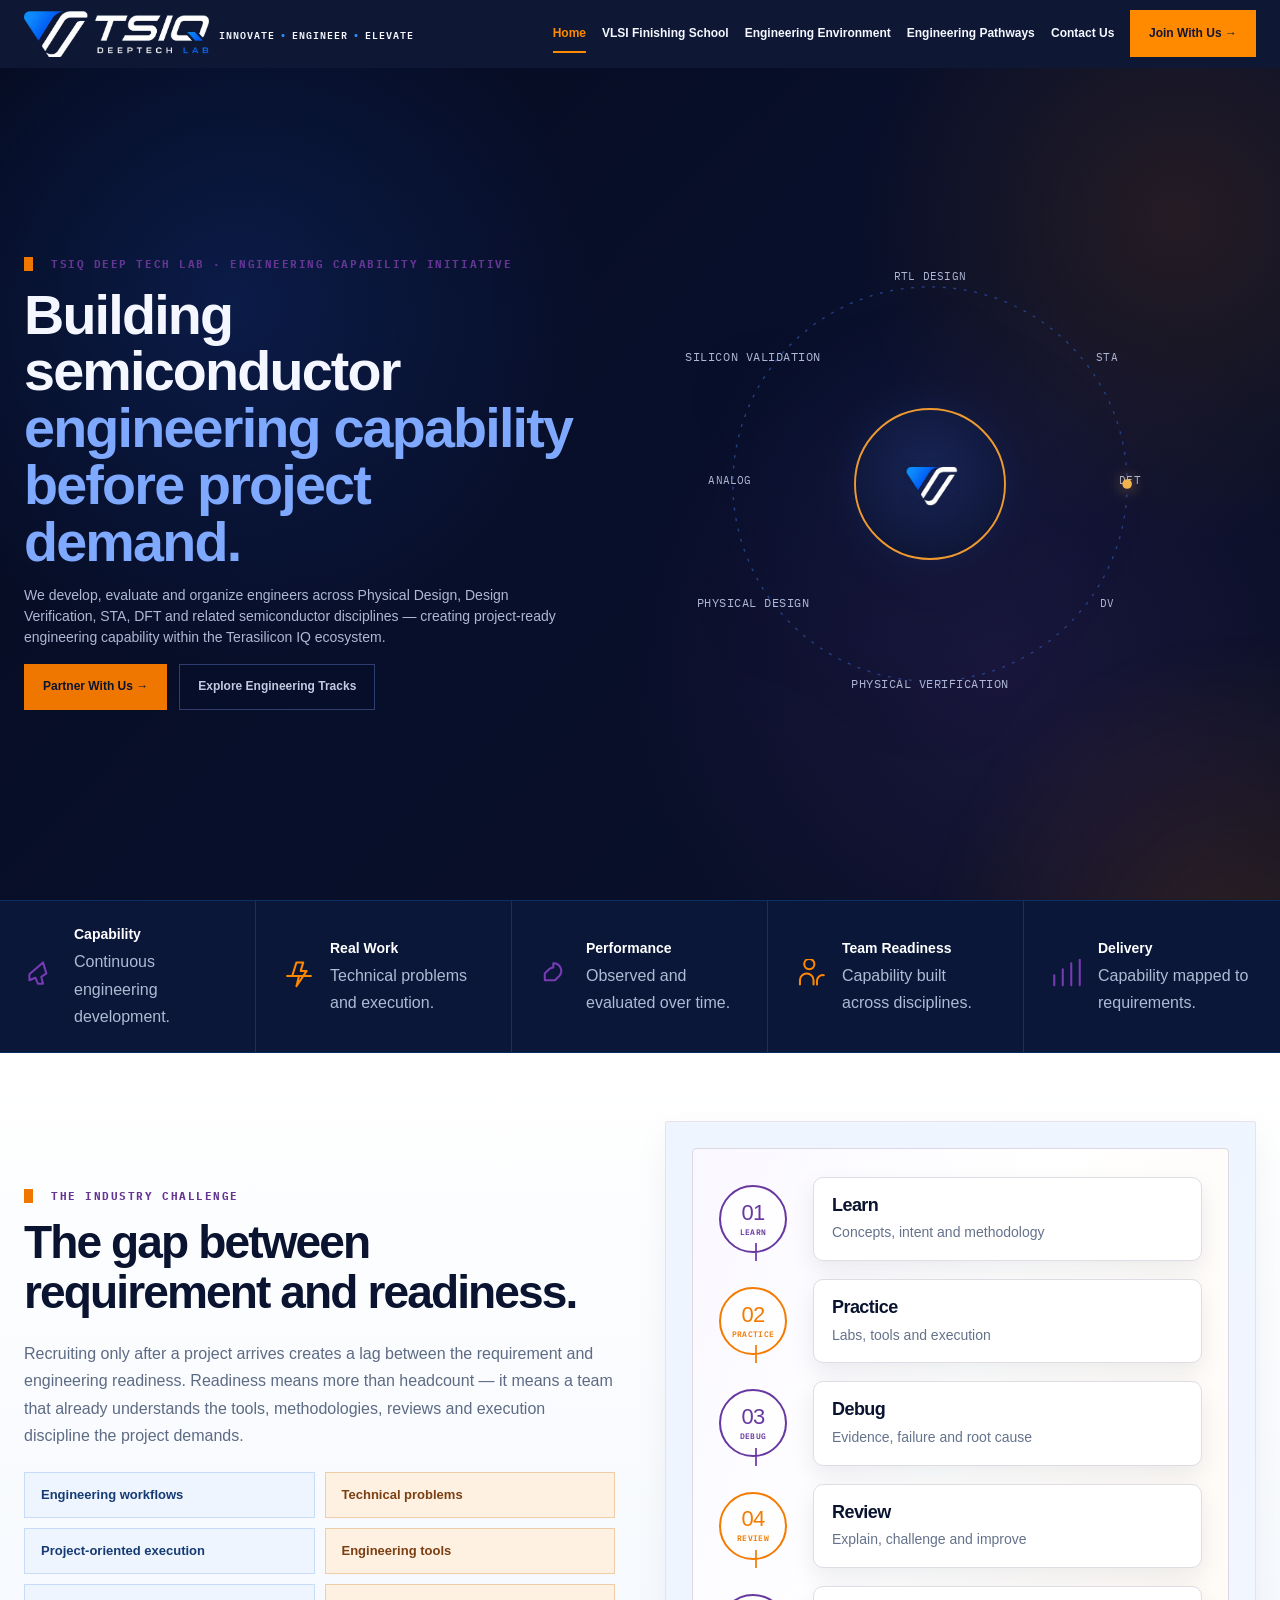
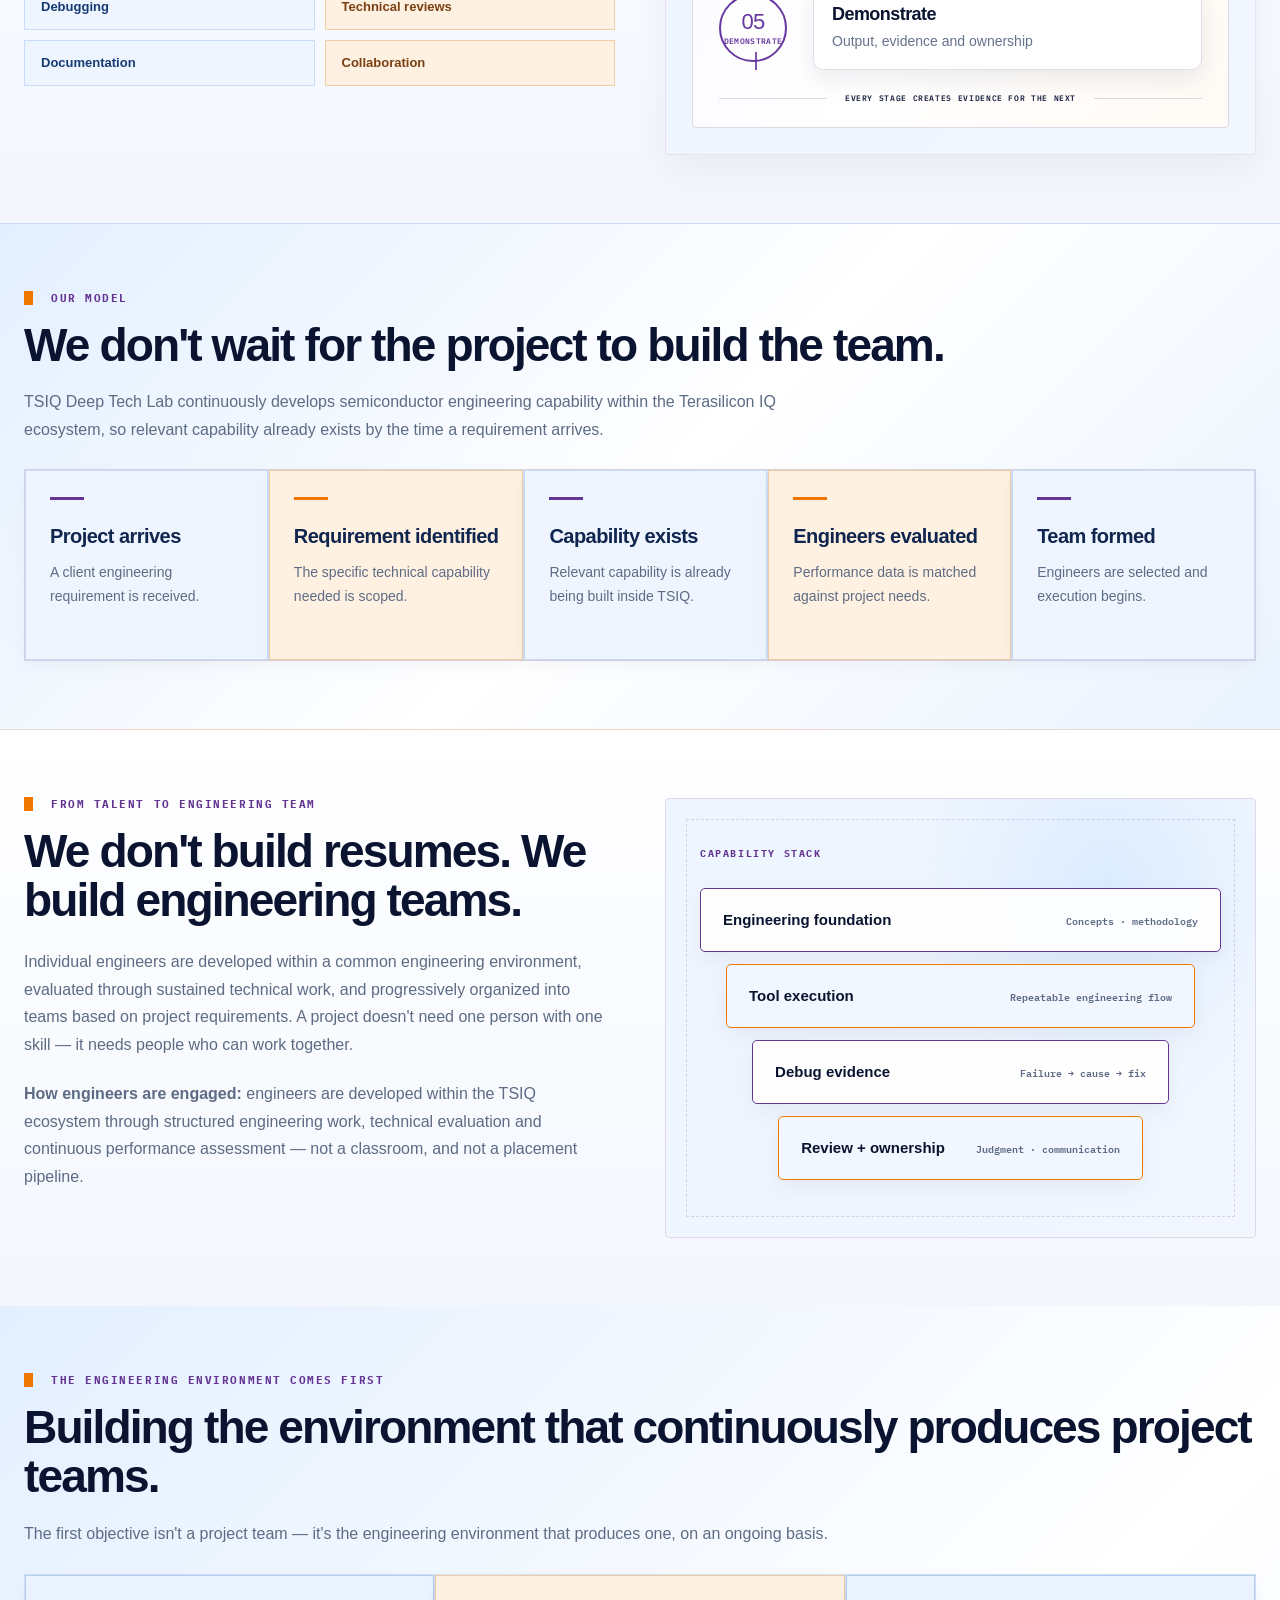
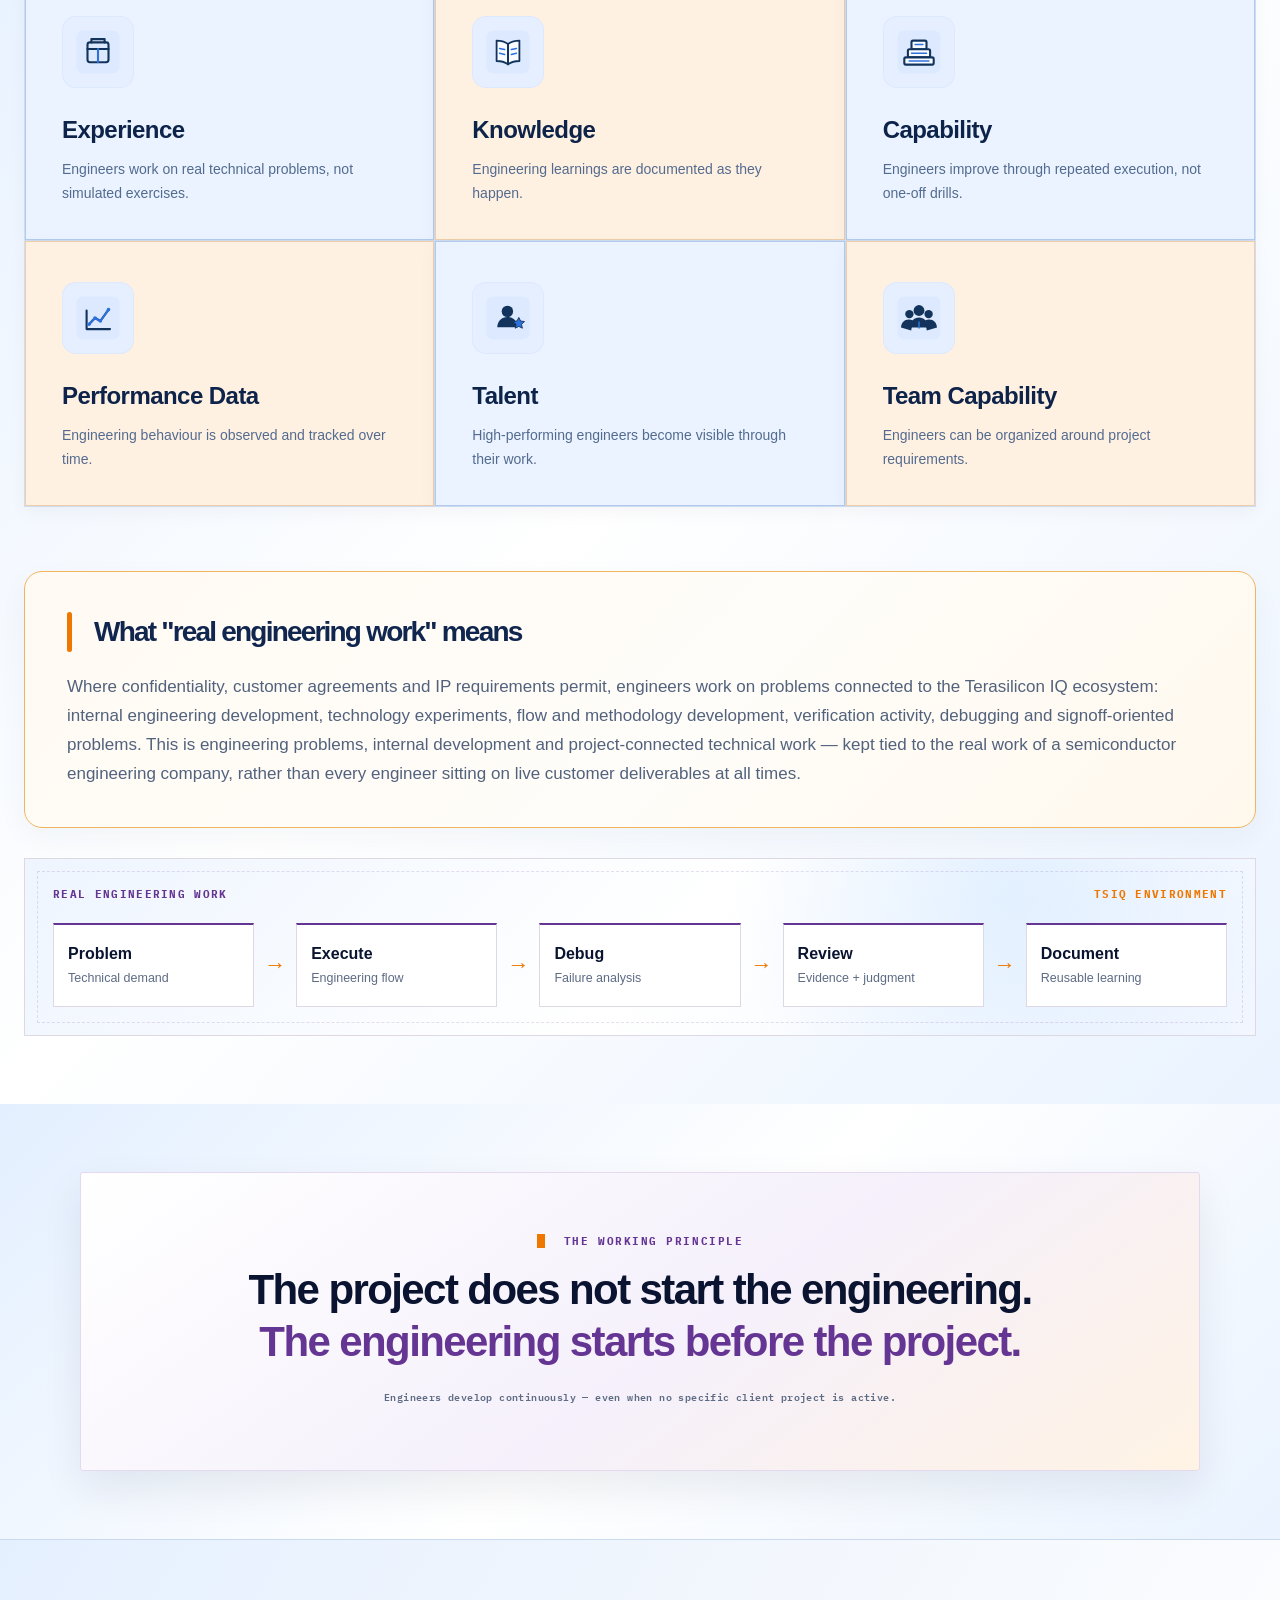
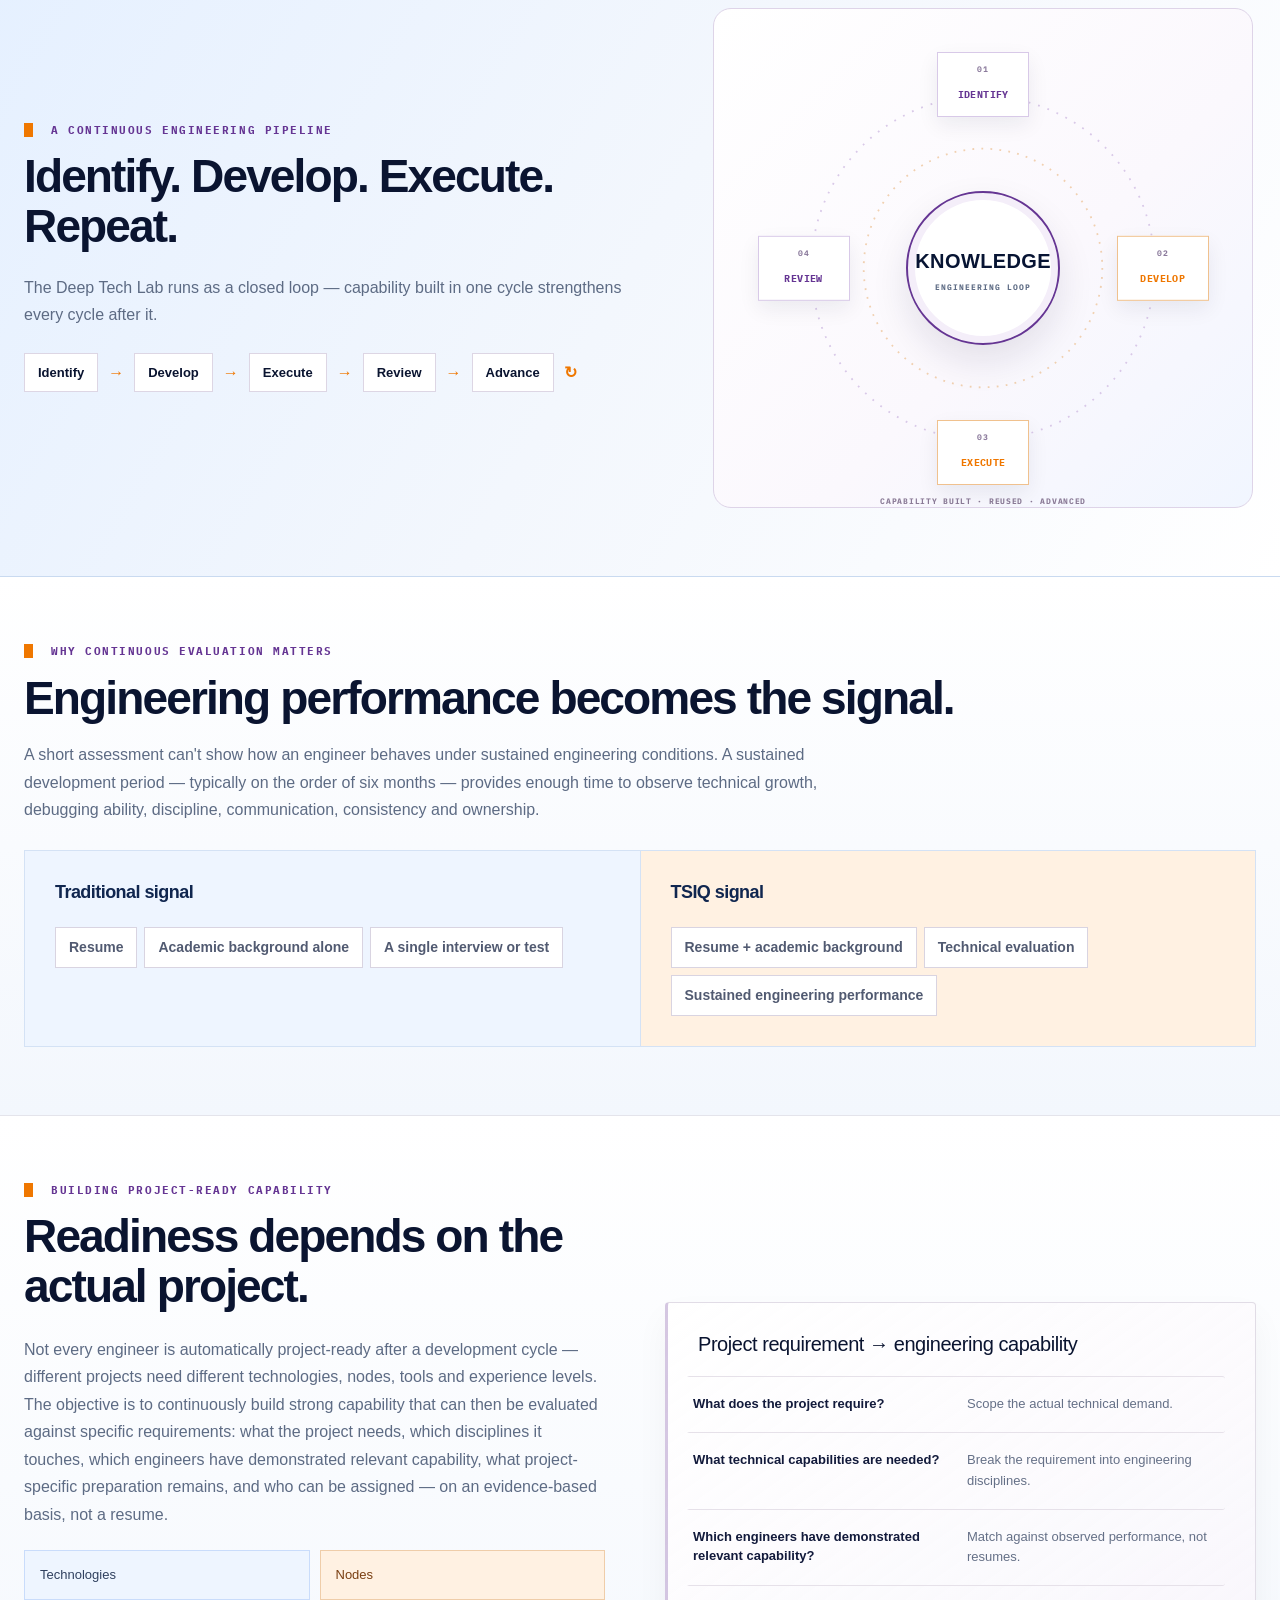
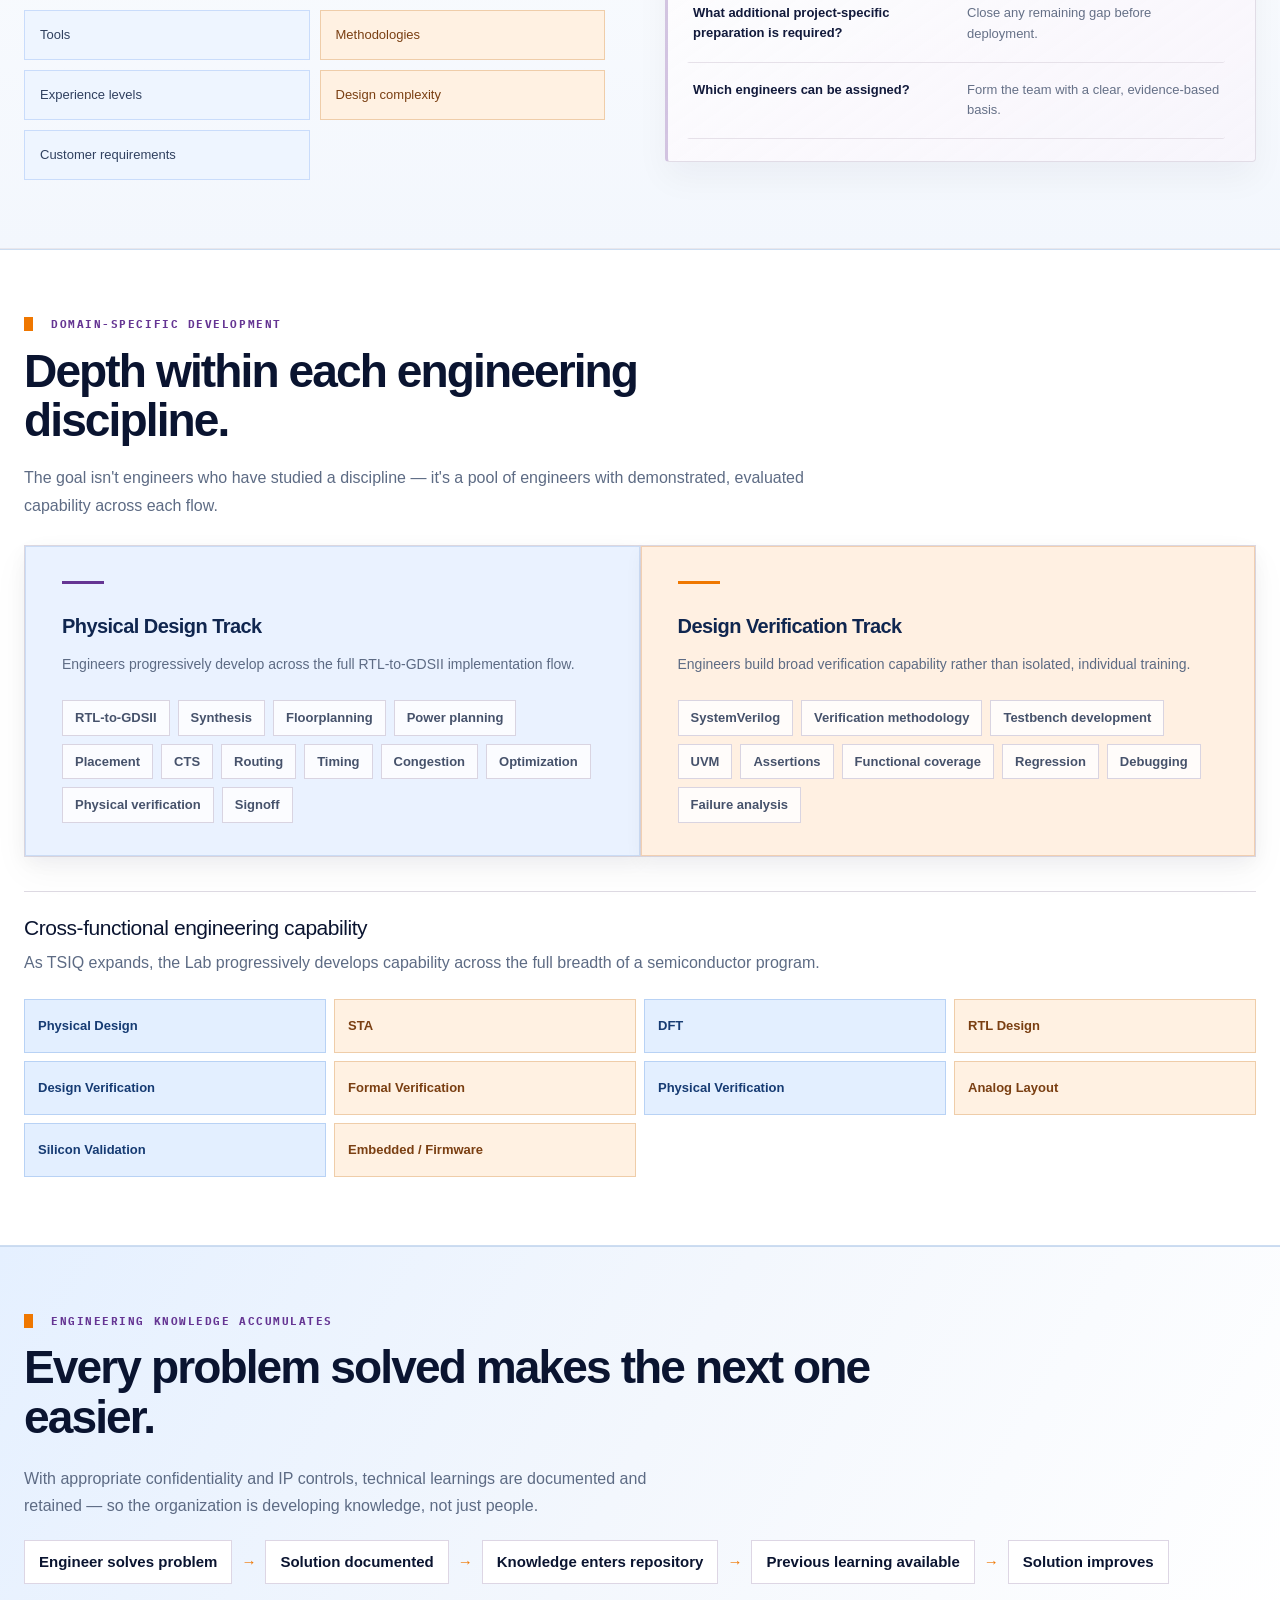
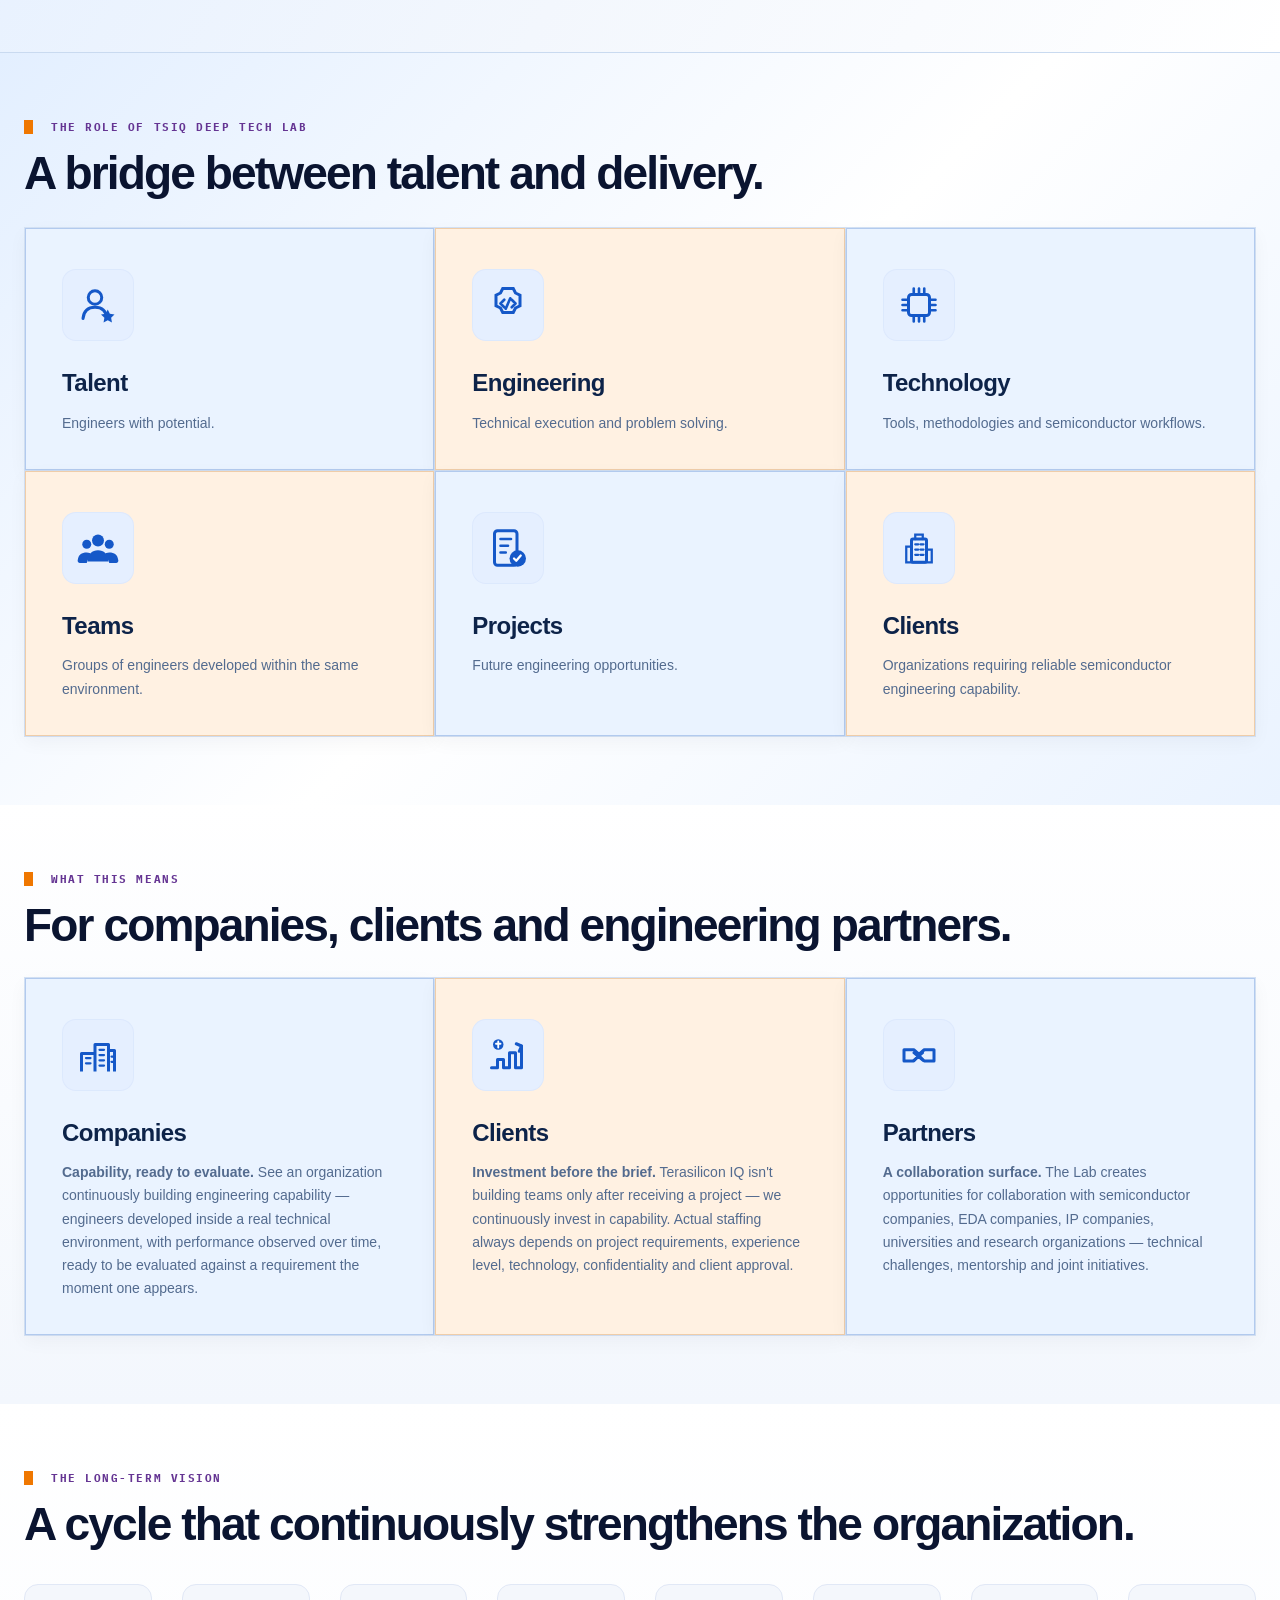
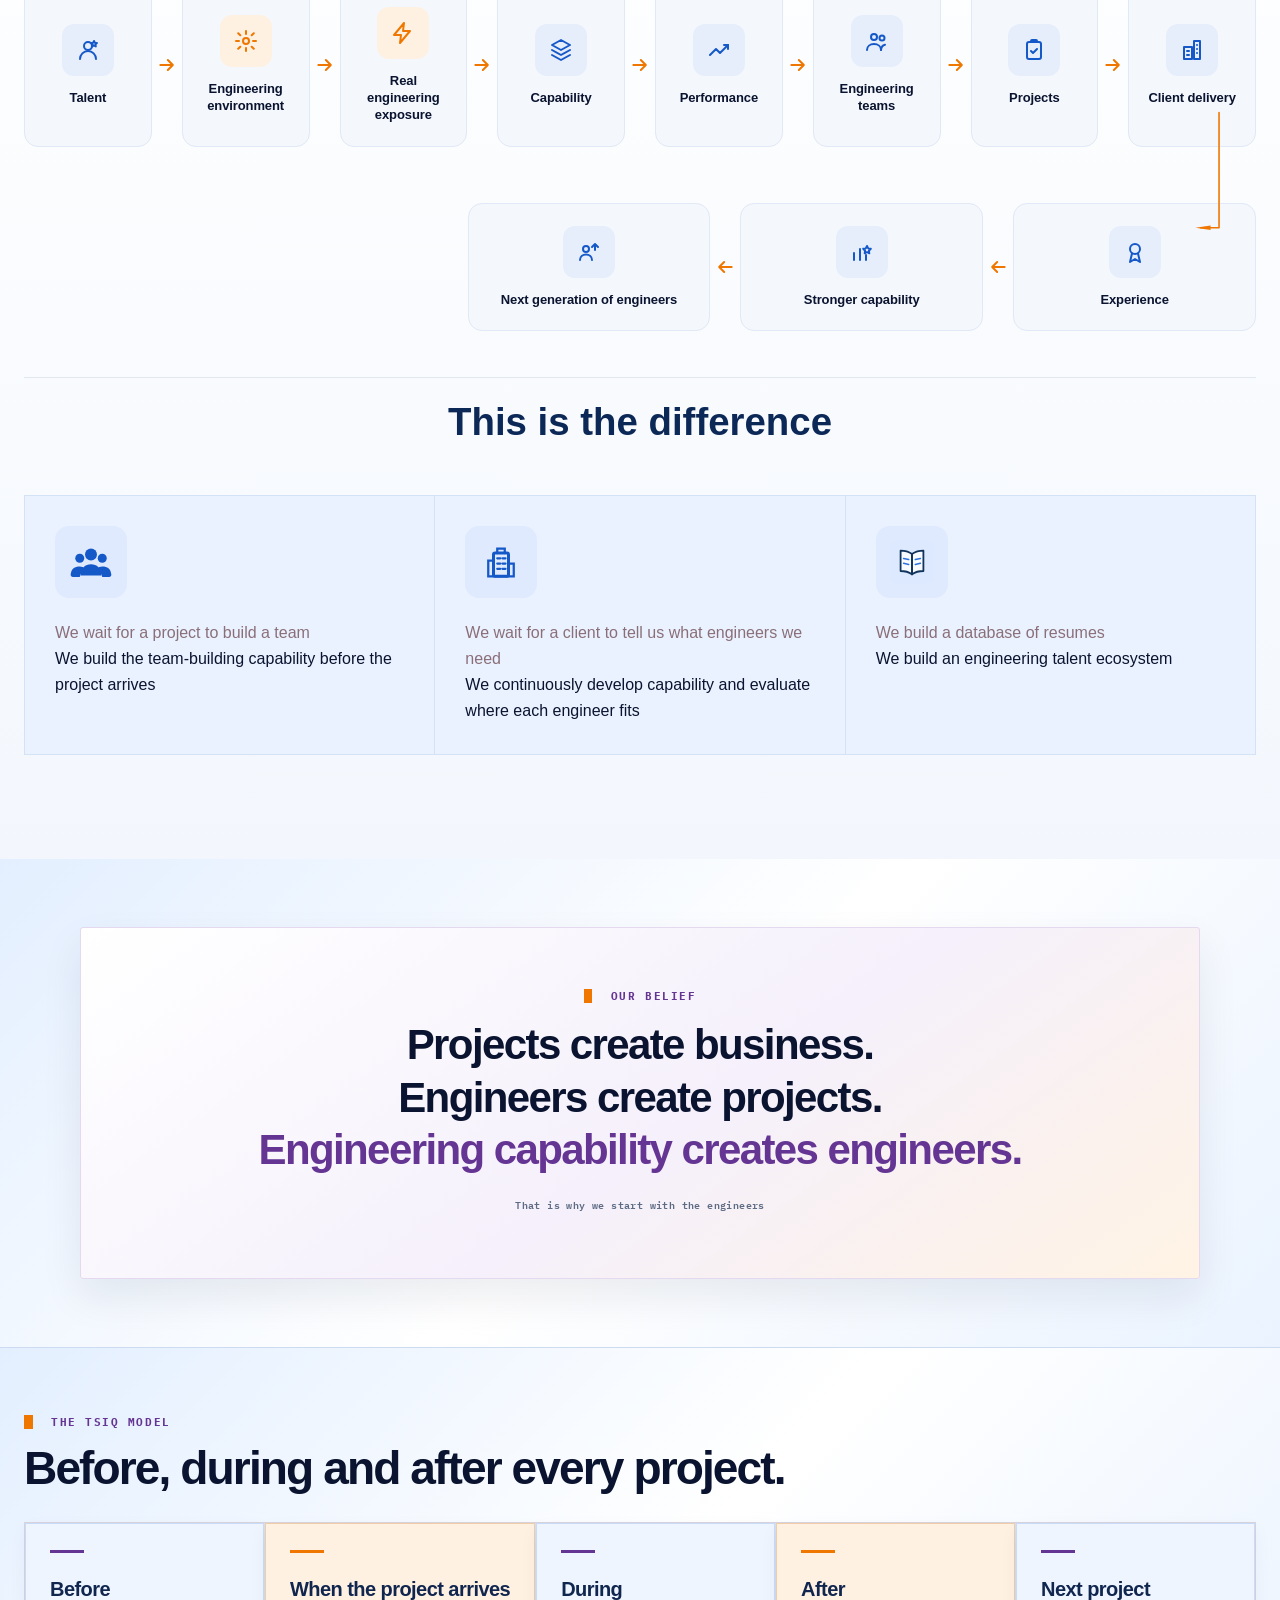
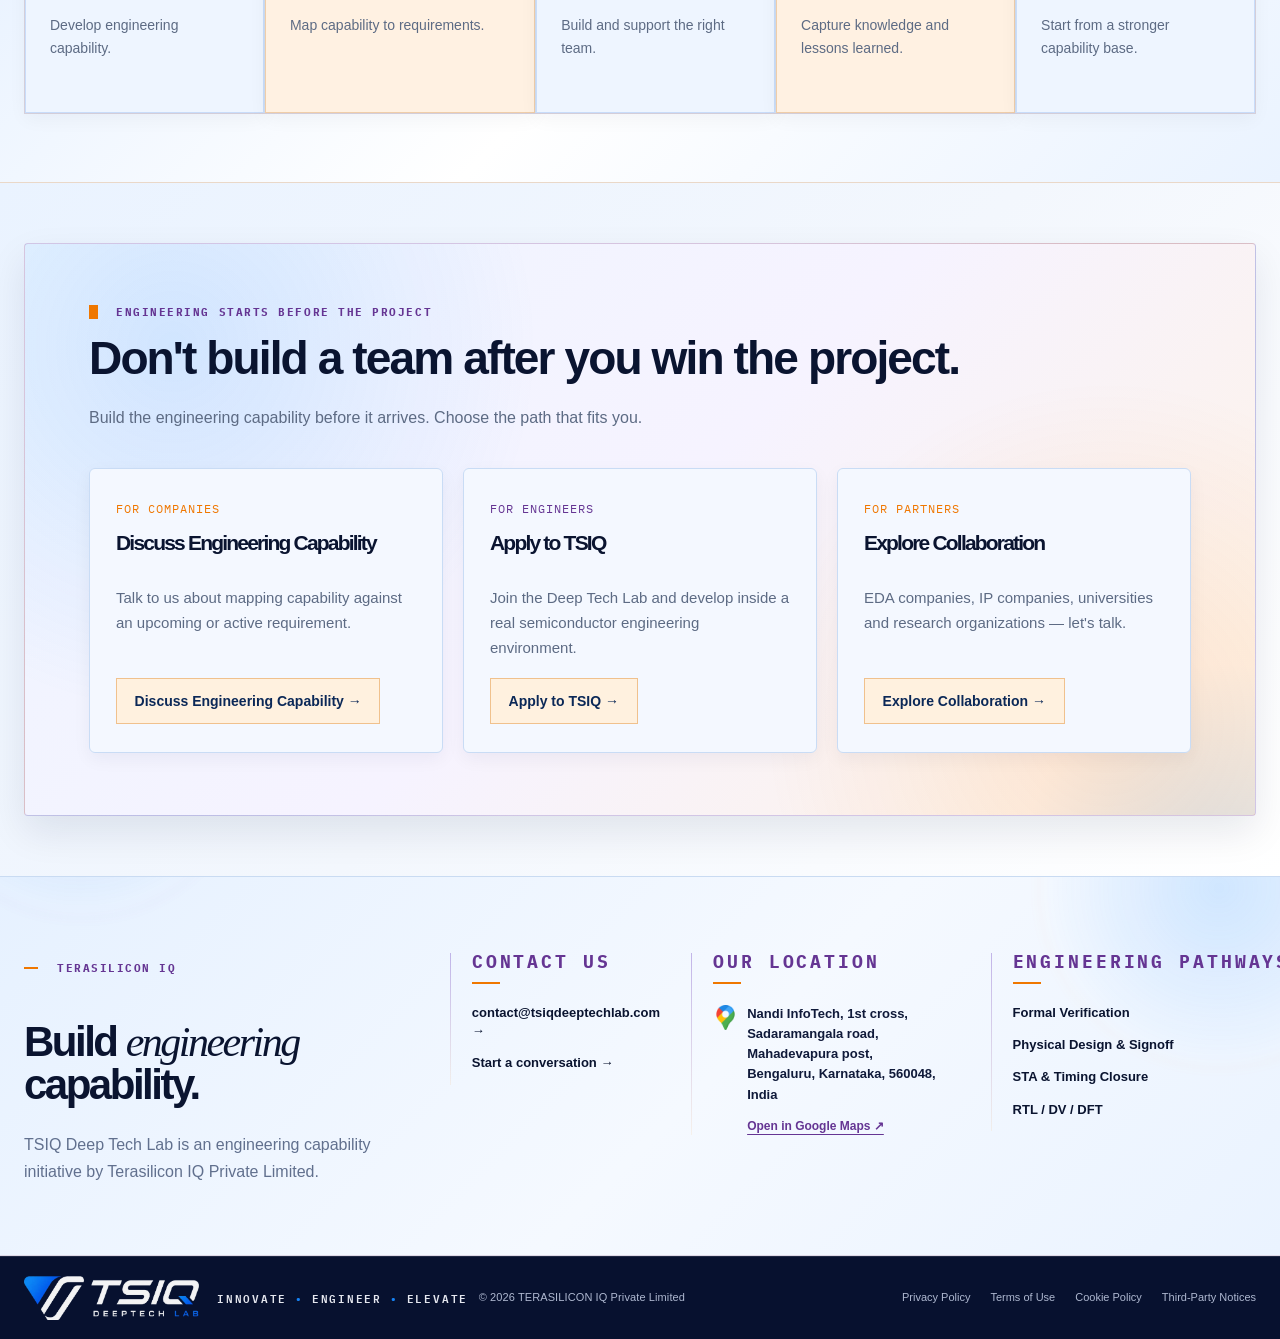
==== commit 40587f6e: "v11.25" ====
--- a/index.html
+++ b/index.html
@@ -213,10 +213,10 @@
          <text x="444" y="132" text-anchor="middle">STA</text>
          <text x="468" y="260" text-anchor="middle">DFT</text>
          <text x="444" y="388" text-anchor="middle">DV</text>
-         <text x="260" y="472" text-anchor="middle">PHYSICAL VER.</text>
-         <text x="76" y="388" text-anchor="middle">PHYSICAL DES.</text>
+         <text class="hero-orbit-long-label" x="260" y="472" text-anchor="middle">PHYSICAL VERIFICATION</text>
+         <text class="hero-orbit-long-label" x="76" y="388" text-anchor="middle">PHYSICAL DESIGN</text>
          <text x="52" y="260" text-anchor="middle">ANALOG</text>
-         <text x="76" y="132" text-anchor="middle">SILICON VAL.</text>
+         <text class="hero-orbit-long-label" x="76" y="132" text-anchor="middle">SILICON VALIDATION</text>
         </g>
         <g class="hero-orbit-dot-orbit">
          <circle class="hero-orbit-dot" cx="465" cy="260" r="5"/>
--- a/css/style.css
+++ b/css/style.css
@@ -10402,3 +10402,185 @@
 .knowledge-section-no-loop .knowledge-flow span {
   font-size:14px !important;
 }
+
+/* V11.24 — final full-page visual polish
+   Typography, spacing, card contrast and hierarchy only.
+   Preserve the approved header, mobile flow, CTA interactions and contact/footer. */
+@media (min-width: 821px) {
+  /* Consistent editorial rhythm: reduce isolated blank bands without touching the hero/header. */
+  .split-section,
+  .model-section,
+  .readiness-section,
+  .focus-section,
+  .tracks-section,
+  .environment-section,
+  .knowledge-section,
+  .includes-section,
+  .statement-section {
+    padding-top: 68px !important;
+    padding-bottom: 68px !important;
+  }
+
+  .section-heading,
+  .tracks-section .section-heading {
+    margin-bottom: 26px !important;
+  }
+
+  /* Supporting copy should remain readable at full-page scale. */
+  .section-heading > p,
+  .split-copy > p,
+  .readiness-copy > p,
+  .section-note,
+  .knowledge-grid > div > p,
+  .cta-card > p {
+    font-size: 16px !important;
+    line-height: 1.72 !important;
+  }
+
+  .model-card p,
+  .focus-grid article p,
+  .environment-grid article p,
+  .tracks-section .track-card p {
+    font-size: 14px !important;
+    line-height: 1.65 !important;
+  }
+
+  .tag-grid span,
+  .includes-grid span,
+  .knowledge-flow span {
+    font-size: 13px !important;
+  }
+
+  /* Stronger separation from the section surfaces while keeping the two-colour system. */
+  .model-card,
+  .focus-grid article,
+  .environment-grid article,
+  .tracks-section .track-card,
+  .includes-grid > span {
+    border: 1px solid rgba(157, 188, 232, .72) !important;
+    box-shadow: 0 6px 18px rgba(16,22,56,.045);
+  }
+
+  .model-card:nth-child(even),
+  .tracks-section .track-card:nth-child(2),
+  .environment-grid article:nth-child(3n) {
+    border-color: rgba(239, 193, 141, .82) !important;
+  }
+
+  .model-card {
+    min-height: 190px !important;
+    padding: 26px 24px !important;
+  }
+
+  .focus-grid article {
+    min-height: 185px !important;
+  }
+
+  .environment-grid article {
+    min-height: 175px !important;
+  }
+
+  .tracks-section .track-card {
+    min-height: 260px !important;
+  }
+
+  /* The difference section should read as a major proof point. */
+  .difference-subhead {
+    font-size: clamp(30px, 3vw, 42px) !important;
+    line-height: 1.12 !important;
+    margin-bottom: 28px !important;
+    color: #0b2857 !important;
+  }
+
+  .difference-subhead + .contrast .c-card {
+    padding: 30px !important;
+    background: #eaf2ff !important;
+    border-color: #c8dcfa !important;
+  }
+
+  .difference-subhead + .contrast .not,
+  .difference-subhead + .contrast .yes {
+    font-size: 16px !important;
+    line-height: 1.62 !important;
+  }
+
+  /* Make CTA panels feel intentional rather than washed out. */
+  .cta-card {
+    box-shadow: 0 16px 38px rgba(16,22,56,.09) !important;
+    border-color: rgba(101,53,147,.24) !important;
+  }
+
+  .cta-section .path-card {
+    box-shadow: 0 8px 22px rgba(16,22,56,.07) !important;
+  }
+
+  /* Knowledge flow labels should be easy to scan without enlarging the layout. */
+  .knowledge-section-no-loop .knowledge-flow {
+    gap: 9px !important;
+    margin-top: 20px !important;
+  }
+
+  .knowledge-section-no-loop .knowledge-flow span {
+    padding: 11px 14px !important;
+    font-size: 14px !important;
+  }
+}
+
+@media (max-width: 820px) {
+  /* Keep the mobile hierarchy clean while improving supporting-text readability. */
+  .section-heading > p,
+  .split-copy > p,
+  .readiness-copy > p,
+  .section-note,
+  .knowledge-grid > div > p,
+  .cta-card > p {
+    font-size: 15px !important;
+    line-height: 1.72 !important;
+  }
+
+  .model-card p,
+  .focus-grid article p,
+  .environment-grid article p,
+  .tracks-section .track-card p {
+    font-size: 13px !important;
+    line-height: 1.6 !important;
+  }
+
+  .tag-grid span,
+  .includes-grid span,
+  .knowledge-flow span {
+    font-size: 12px !important;
+  }
+
+  .model-card,
+  .focus-grid article,
+  .environment-grid article,
+  .tracks-section .track-card,
+  .includes-grid > span {
+    box-shadow: 0 5px 16px rgba(16,22,56,.045);
+  }
+}
+
+
+/* V11.25 — final readability polish and complete hero discipline labels. */
+.hero-orbit-labels .hero-orbit-long-label {
+  font-size: 12px !important;
+  letter-spacing: .045em !important;
+}
+
+@media (min-width: 821px) {
+  .knowledge-section-no-loop .knowledge-flow span {
+    font-size: 15px !important;
+    line-height: 1.35 !important;
+  }
+  .knowledge-section-no-loop .knowledge-flow b {
+    font-size: 15px !important;
+  }
+}
+
+@media (max-width: 820px) {
+  .knowledge-section-no-loop .knowledge-flow span {
+    font-size: 13px !important;
+    line-height: 1.4 !important;
+  }
+}
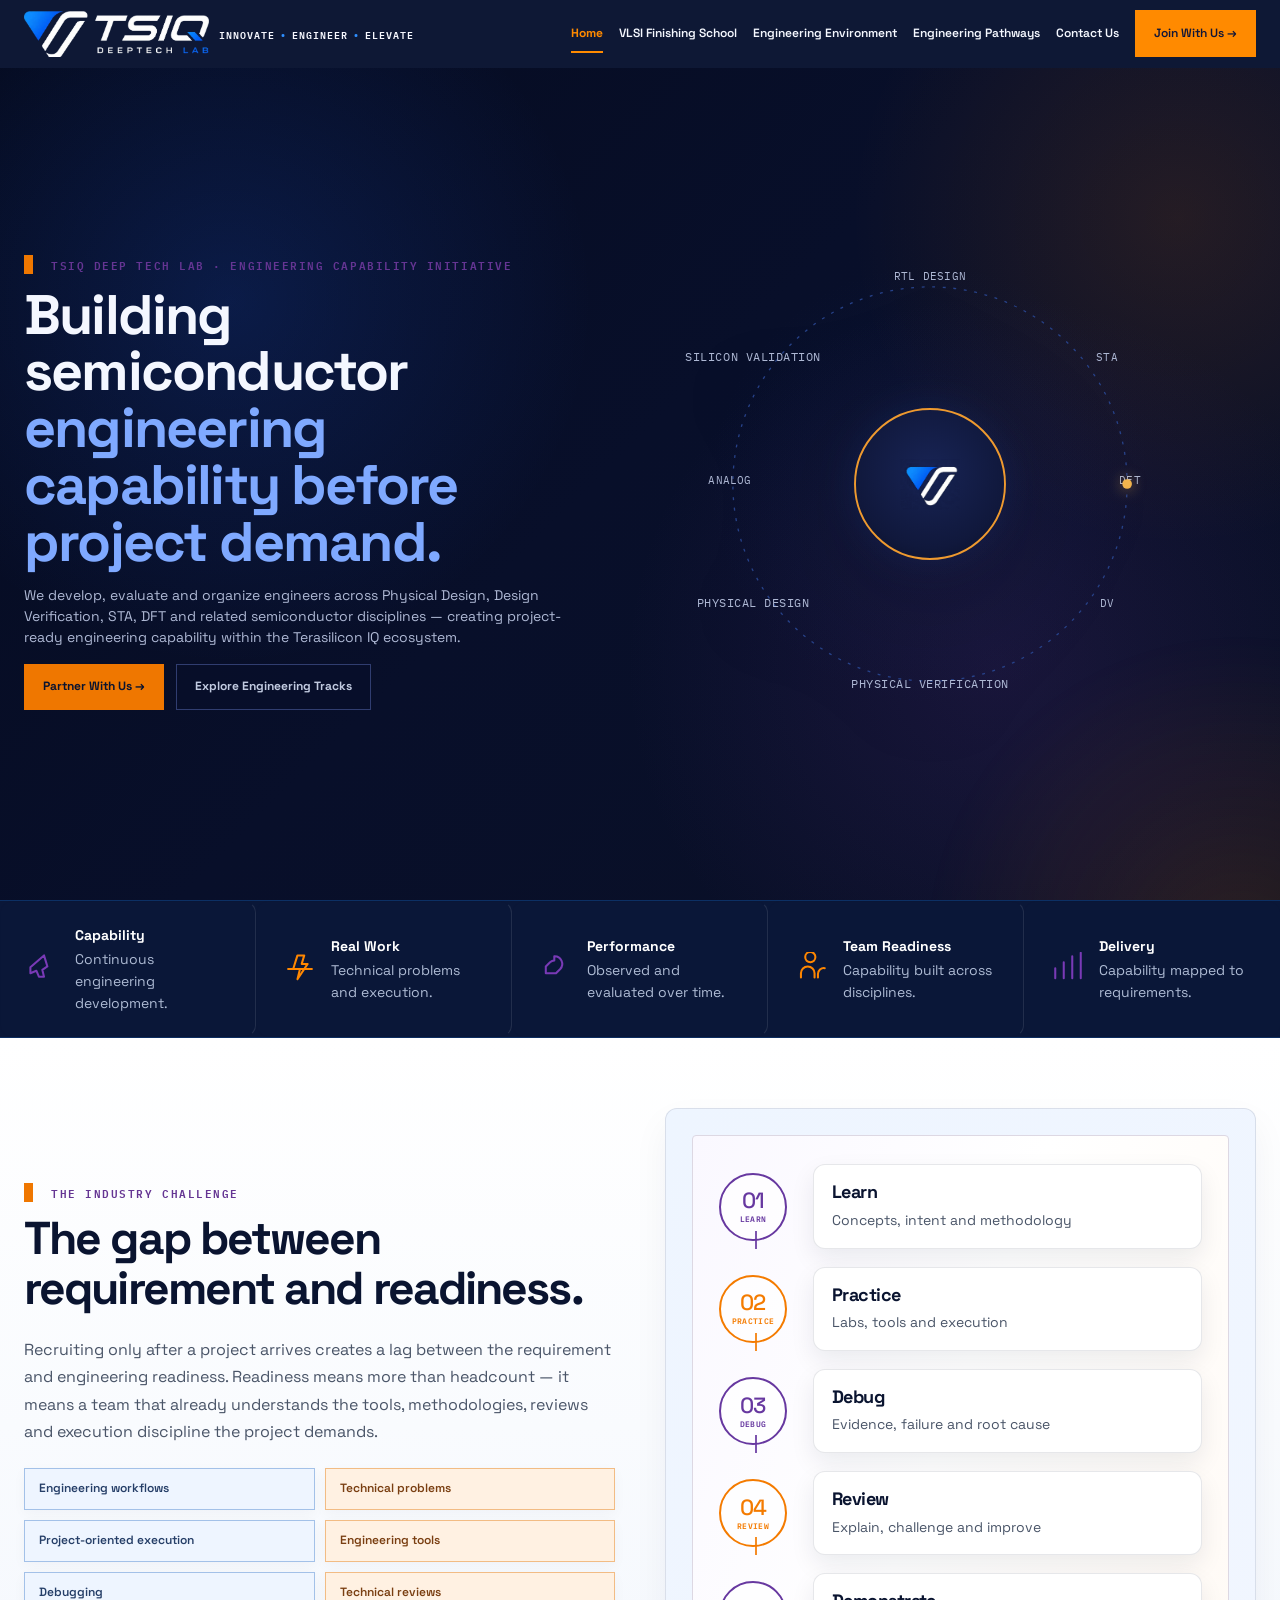
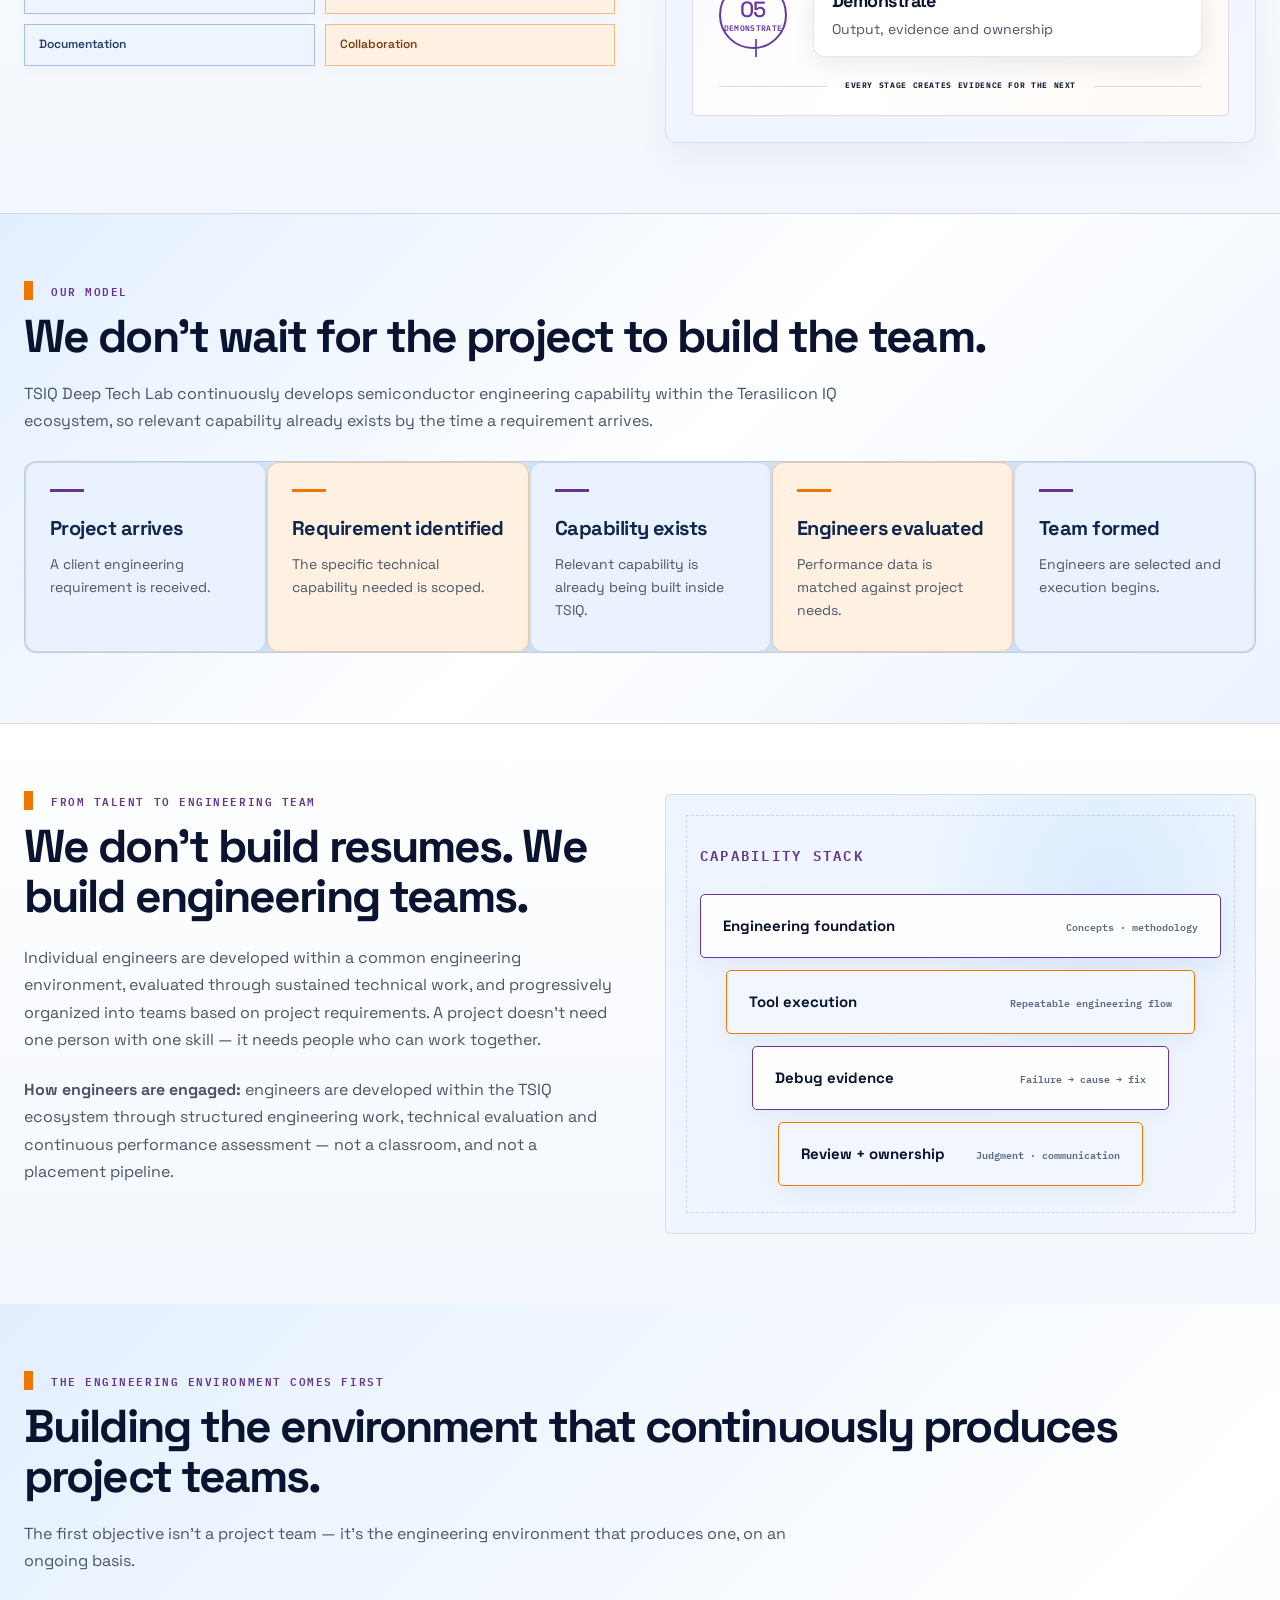
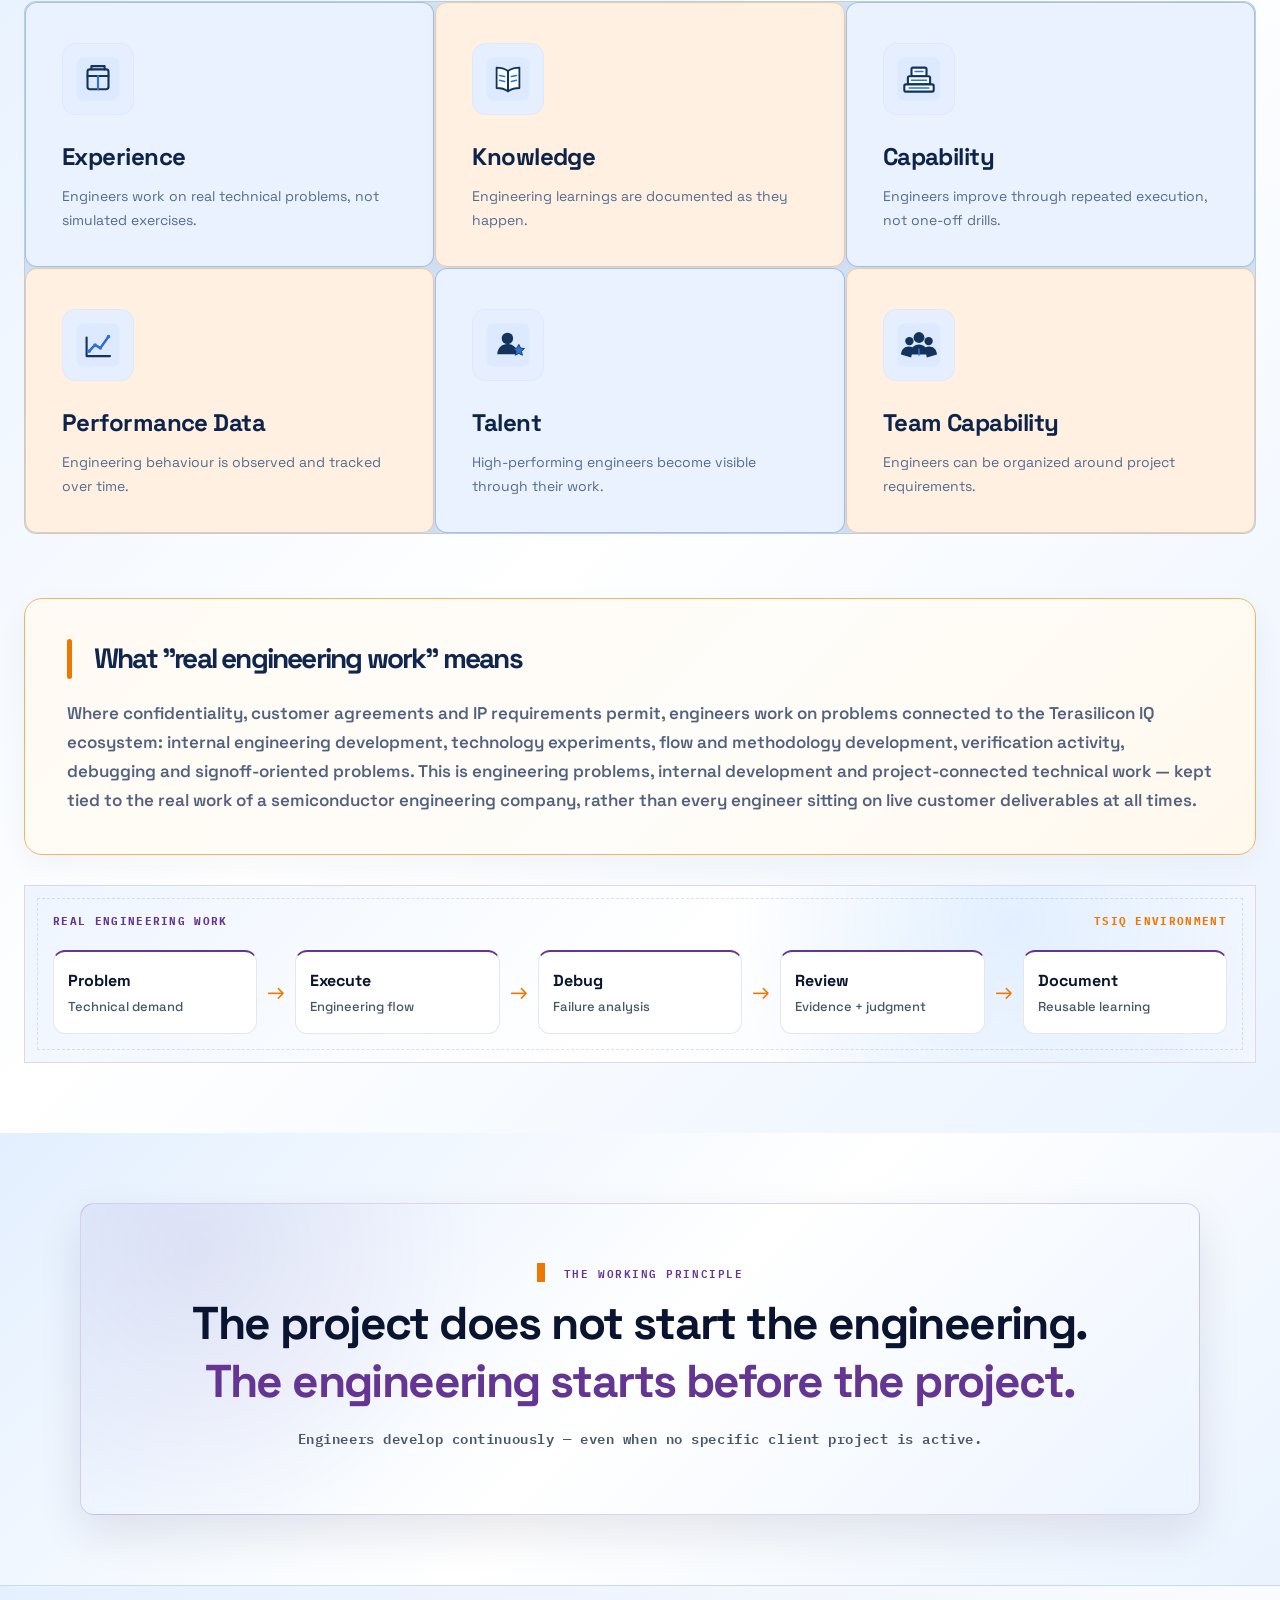
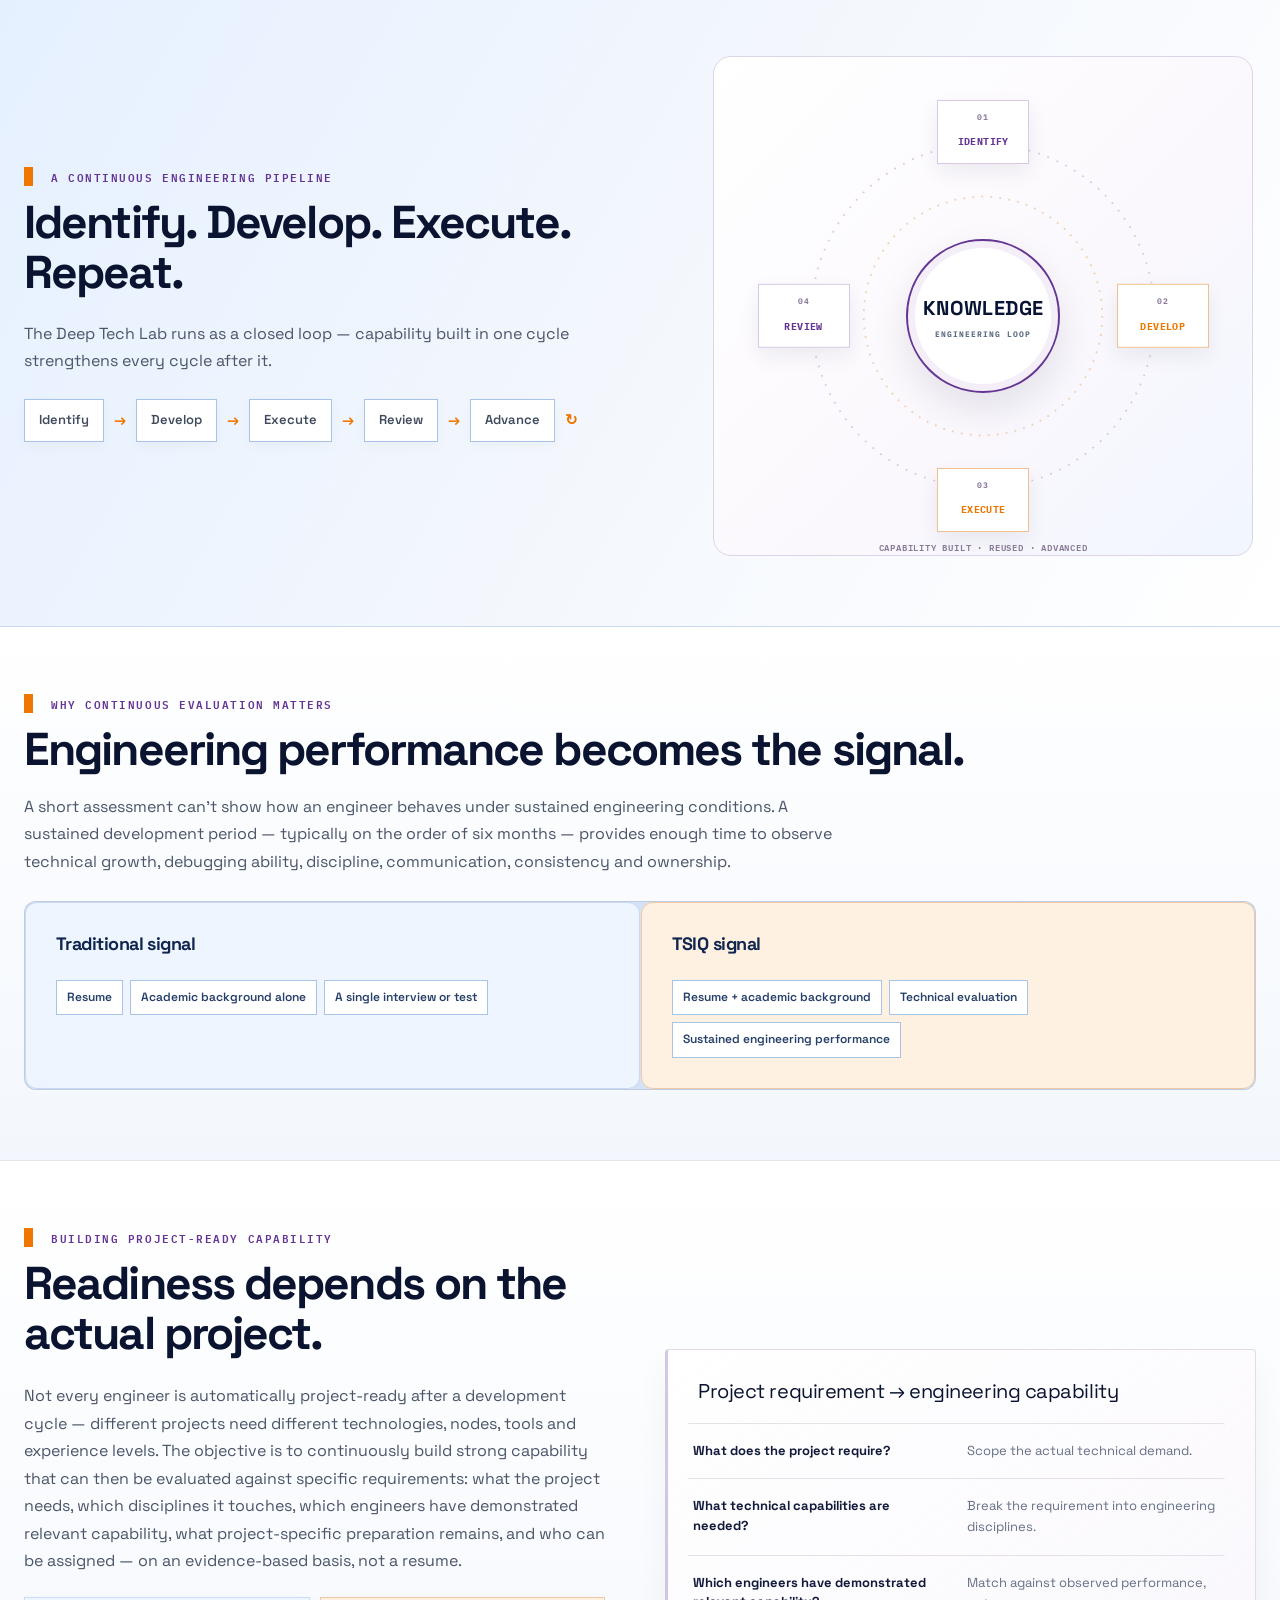
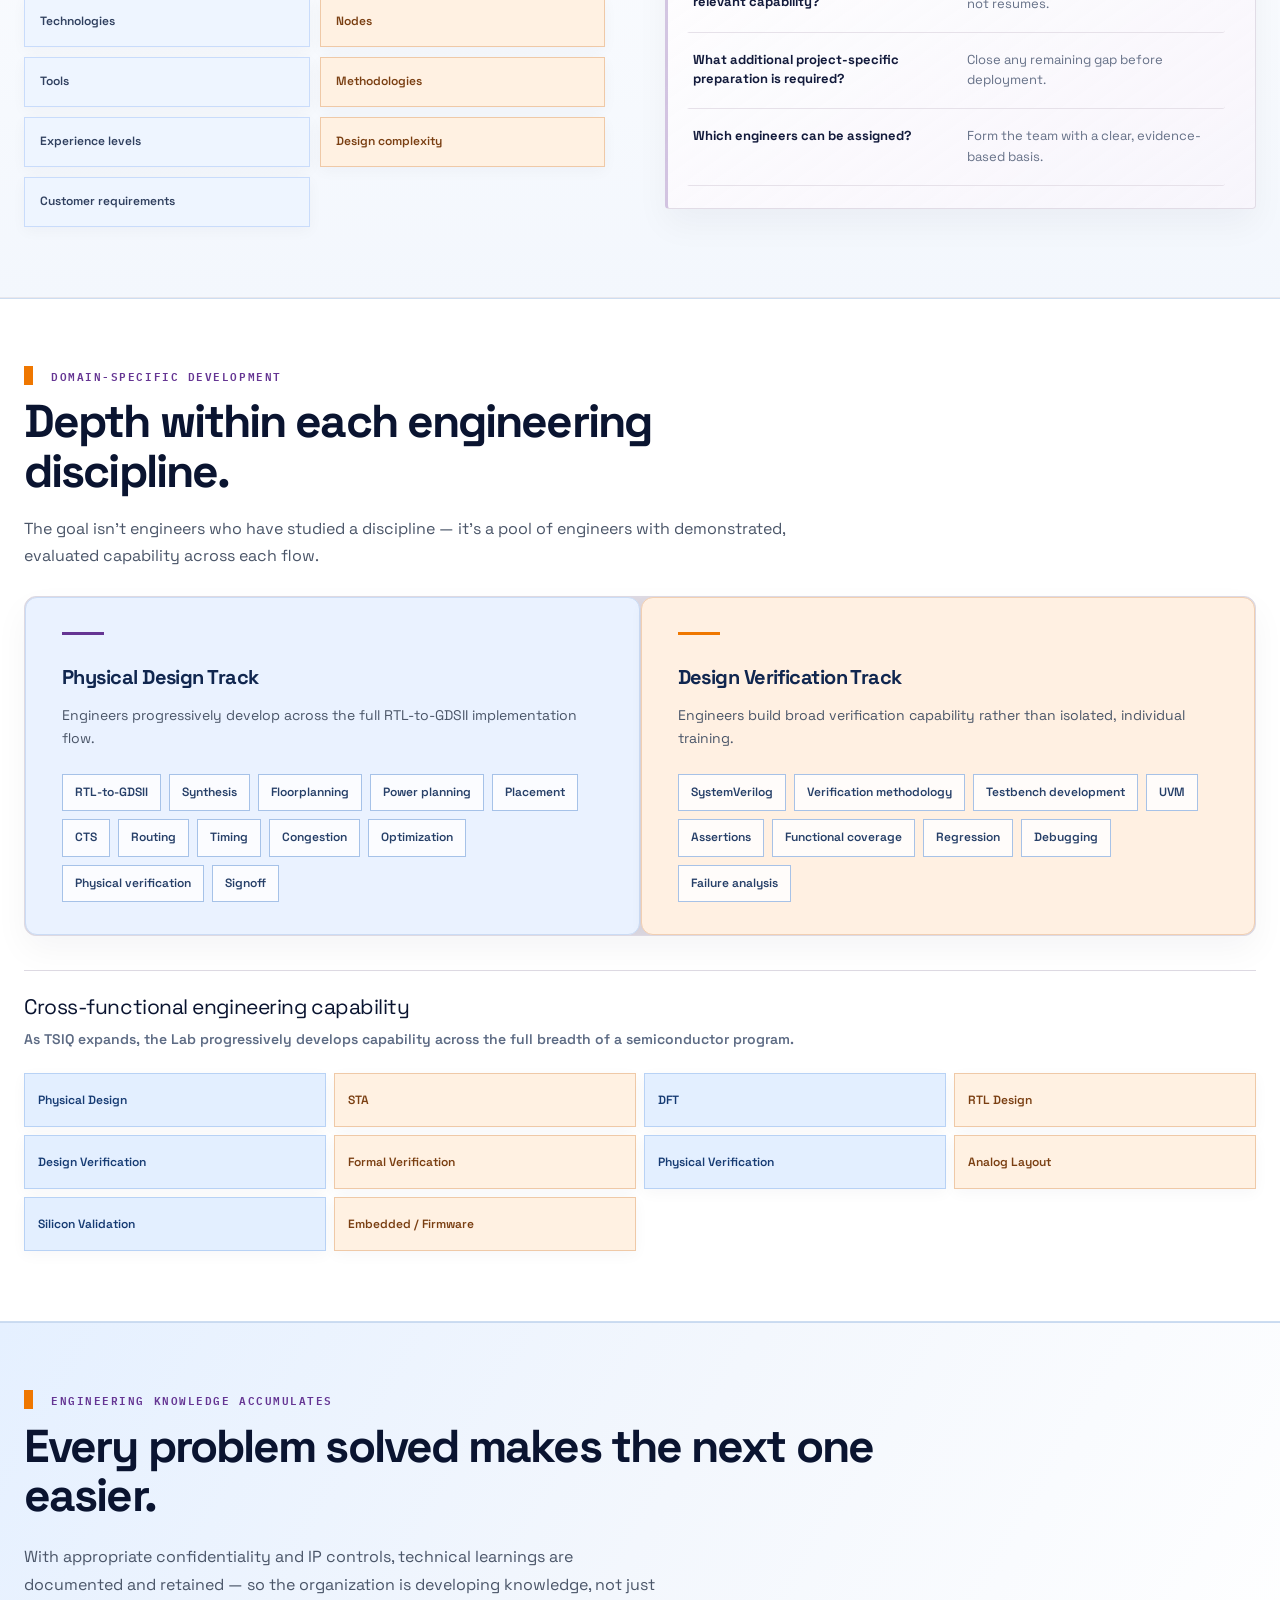
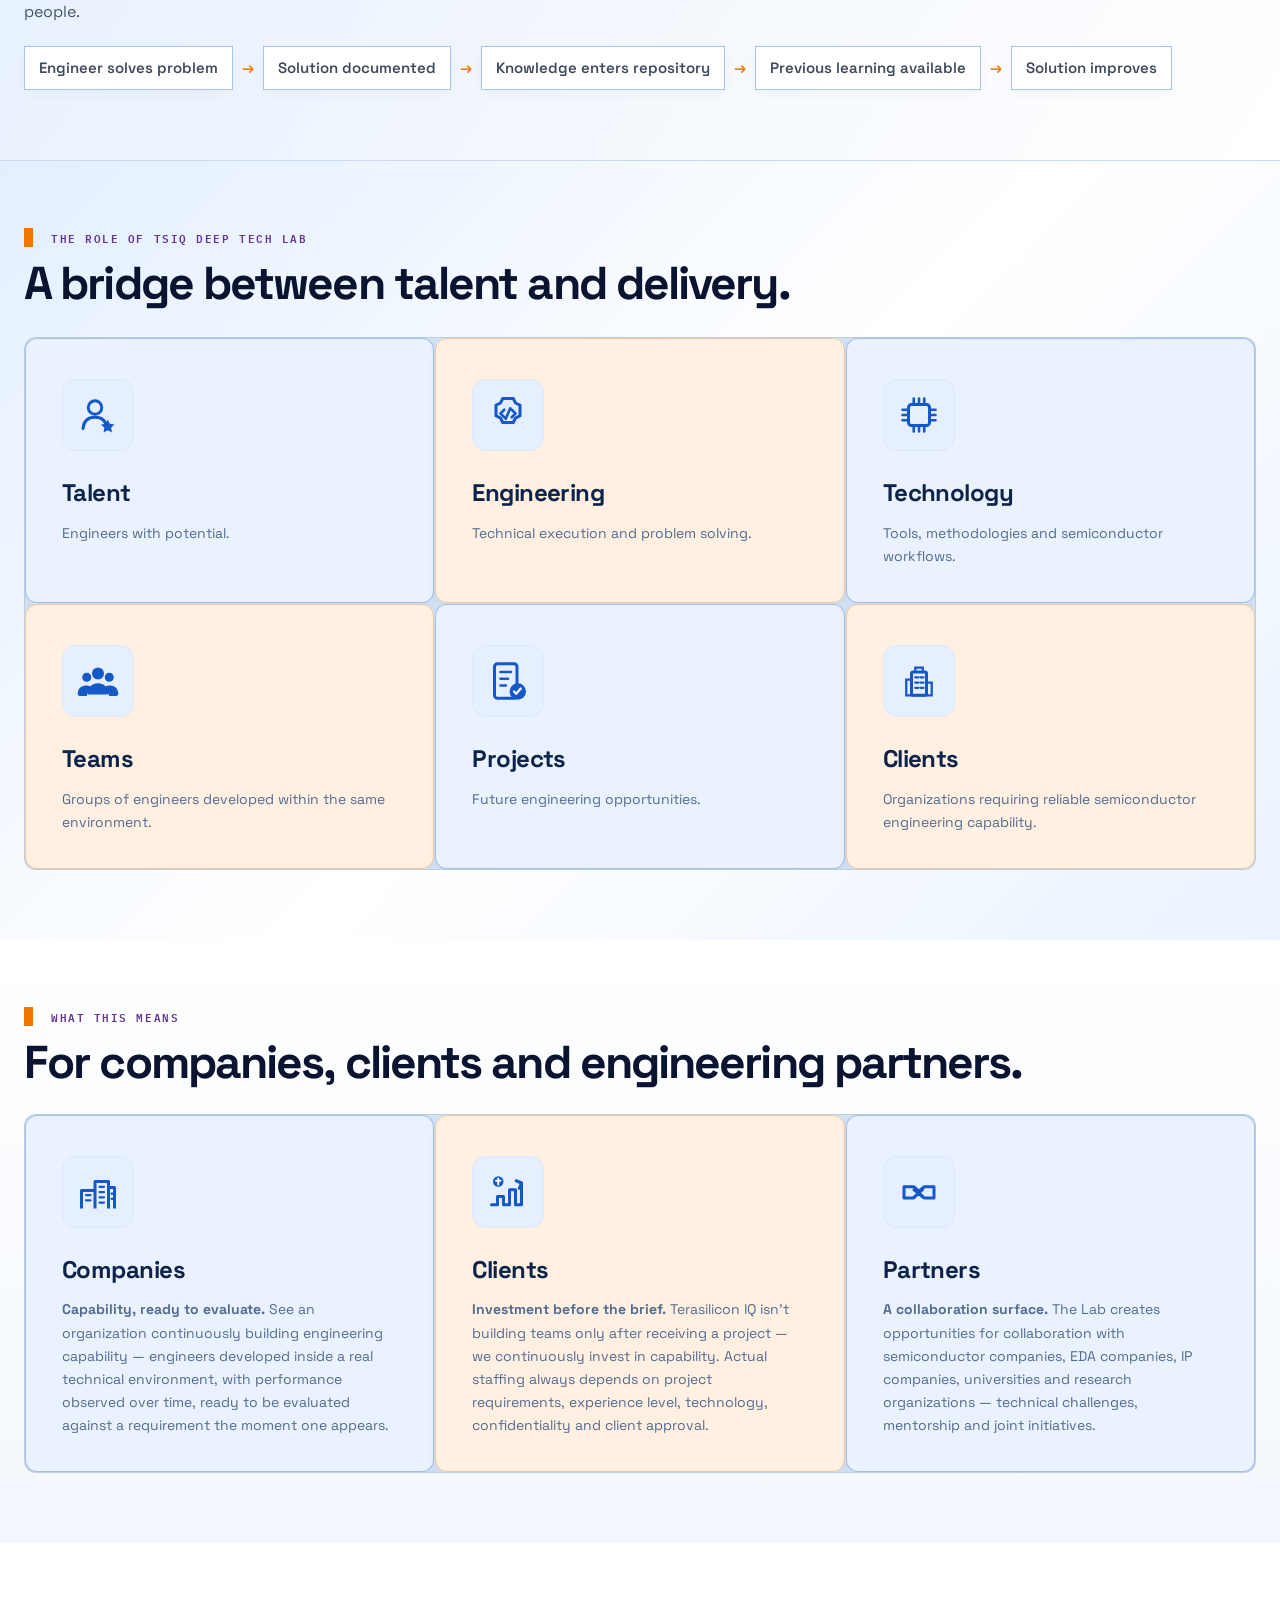
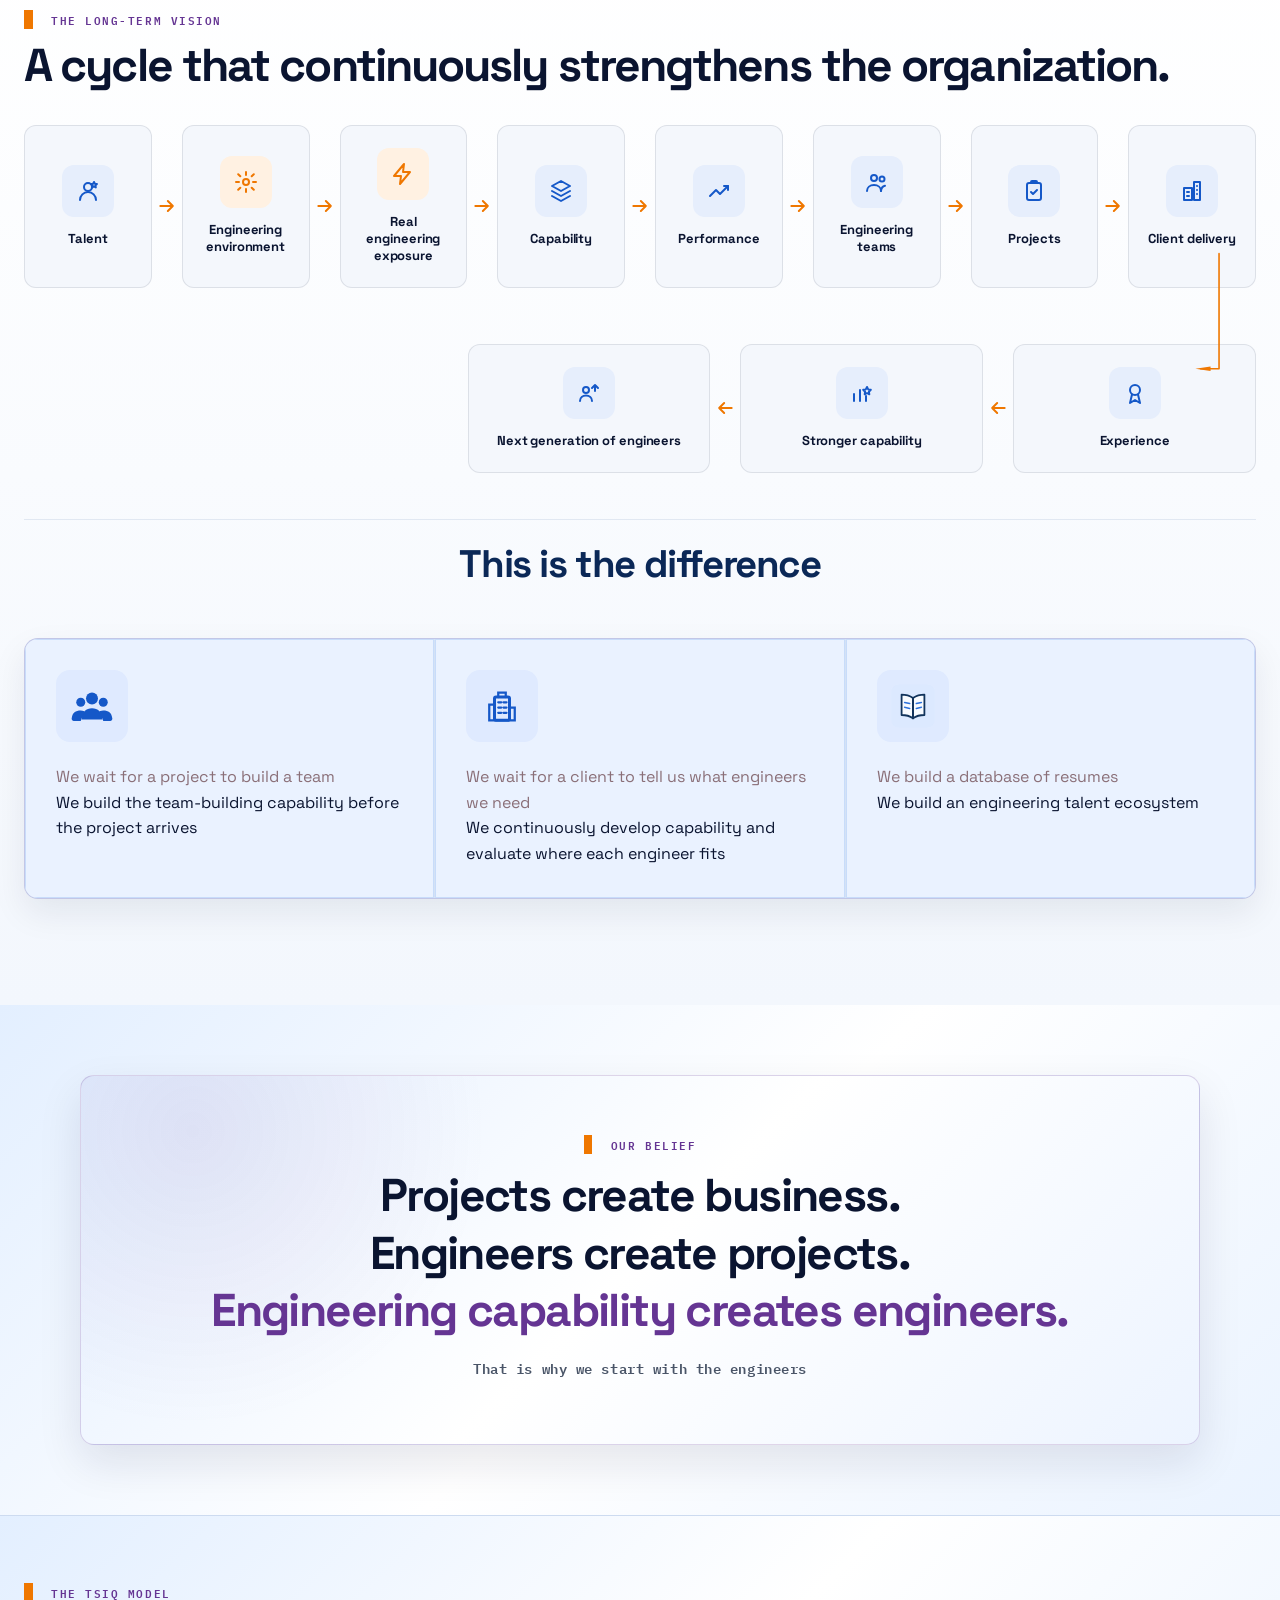
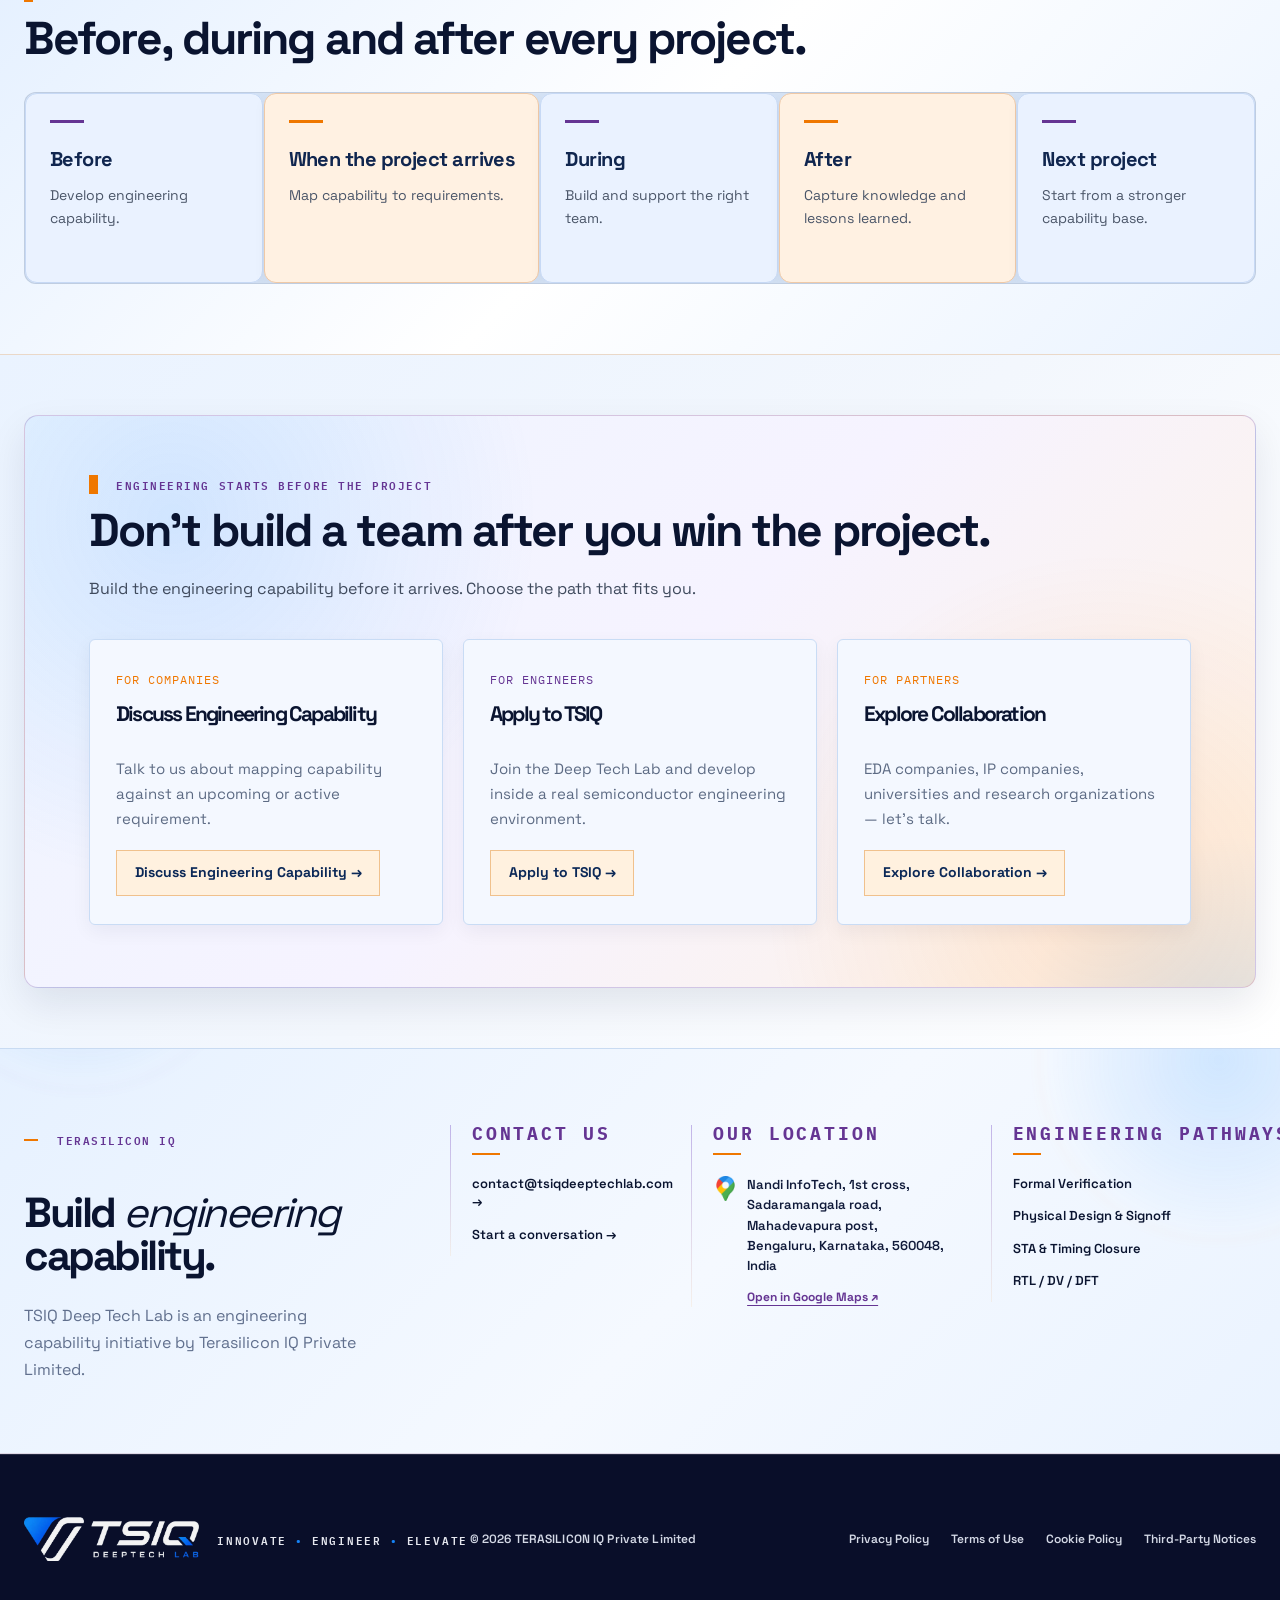
==== commit a31aab2d: "font" ====
--- a/index.html
+++ b/index.html
@@ -1,7 +1,7 @@
 <!DOCTYPE html>
 <html lang="en">
  <head>
-<style id="V11.08-mobile-difference-target">@media (max-width:767px){h2:has(+ .difference-cards), h2:has(~ .difference-cards){font-size:28px!important;font-weight:800!important;color:#071a46!important;text-align:center!important;background:#fff7ed!important;border-left:4px solid #ff7a00!important;border-right:4px solid #ff7a00!important;border-radius:10px!important;padding:14px 18px!important;margin:28px auto 34px!important;width:fit-content!important;max-width:calc(100% - 30px)!important}}</style>
+
   <meta charset="utf-8"/>
   <meta content="width=device-width, initial-scale=1" name="viewport"/>
   <link href="assets/images/terasilicon-iq-symbol.png" rel="icon" type="image/png"/>
@@ -19,103 +19,21 @@
   <link href="https://fonts.googleapis.com" rel="preconnect"/>
   <link crossorigin="" href="https://fonts.gstatic.com" rel="preconnect"/>
   <link href="https://fonts.googleapis.com/css2?family=IBM+Plex+Mono:wght@400;500;600;700&amp;family=Space+Grotesk:wght@400;500;600;700&amp;display=swap" rel="stylesheet"/>
-  <link href="css/style.css" rel="stylesheet"/>
-  <style>
-   /* Header navigation */
-header .desktop-nav a,
-header .desktop-nav a:hover,
-header .desktop-nav a:focus,
-header .desktop-nav a:active {
-  text-decoration: none !important;
-}
+  <link href="css/00-mobile-difference.css" rel="stylesheet"/>
+  <link href="css/01-foundation.css" rel="stylesheet"/>
+  <link href="css/02-hero.css" rel="stylesheet"/>
+  <link href="css/03-journey-content.css" rel="stylesheet"/>
+  <link href="css/04-content-refinements.css" rel="stylesheet"/>
+  <link href="css/05-capability-visuals.css" rel="stylesheet"/>
+  <link href="css/06-capability-loop.css" rel="stylesheet"/>
+  <link href="css/07-capability-pulse.css" rel="stylesheet"/>
+  <link href="css/08-capability-segments.css" rel="stylesheet"/>
+  <link href="css/09-main-hero.css" rel="stylesheet"/>
+  <link href="css/10-connectors-labels.css" rel="stylesheet"/>
+  <link href="css/11-responsive-composition.css" rel="stylesheet"/>
+  <link href="css/12-domain-refinement.css" rel="stylesheet"/>
+  <link href="css/13-page-refinements.css" rel="stylesheet"/>
 
-/* V10.29 visual spacing refinement: keep sections close enough to read as one continuous page. */
-:root {
-  --section-gap: clamp(56px, 6vw, 96px);
-}
-
-/* Remove accidental oversized gaps created by stacked section wrappers. */
-main > section {
-  margin-top: 0 !important;
-  margin-bottom: var(--section-gap) !important;
-}
-
-main > section + section {
-  margin-top: 0 !important;
-}
-
-/* Keep the belief/callout blocks visually connected to the preceding content. */
-.belief-section,
-.our-belief,
-.belief {
-  margin-top: 0 !important;
-}
-
-/* Prevent empty spacer elements from creating large blank bands. */
-.spacer,
-.section-spacer,
-.vertical-spacer {
-  height: 0 !important;
-  min-height: 0 !important;
-  margin: 0 !important;
-  padding: 0 !important;
-}
-
-/* Path cards inside the final CTA section */
-.path-grid {
-  display: grid;
-  grid-template-columns: repeat(3, 1fr);
-  gap: 20px;
-  margin-top: 36px;
-}
-.path-card {
-  background: #fff;
-  border: 1px solid rgba(101,53,147,.14);
-  border-radius: 6px;
-  padding: 30px 26px 28px;
-  box-shadow: 0 10px 26px rgba(16,22,56,.06);
-  transition: transform .2s ease, box-shadow .2s ease;
-  display: flex;
-  flex-direction: column;
-}
-.path-card:hover {
-  transform: translateY(-5px);
-  box-shadow: 0 18px 38px rgba(16,22,56,.12);
-}
-.path-card .path-label {
-  display: inline-block;
-  font-family: 'IBM Plex Mono', monospace;
-  font-size: 12px;
-  letter-spacing: .08em;
-  text-transform: uppercase;
-  color: var(--orange);
-  margin-bottom: 12px;
-}
-.path-card:nth-child(2) .path-label { color: var(--purple); }
-.path-card:nth-child(3) .path-label { color: var(--orange); }
-.path-card h3 {
-  font-size: 21px;
-  line-height: 1.25;
-  margin-bottom: 10px;
-}
-.path-card p {
-  font-size: 15px;
-  line-height: 1.65;
-  color: var(--muted);
-  flex-grow: 1;
-}
-.path-card .button {
-  margin-top: 18px;
-  align-self: flex-start;
-  font-size: 14px;
-  padding: .6rem 1.1rem;
-}
-@media (max-width: 860px) {
-  .path-grid {
-    grid-template-columns: 1fr;
-  }
-}
-  </style>
  </head>
  <body>
   <header class="site-header" id="site-header">
--- a/css/00-mobile-difference.css
+++ b/css/00-mobile-difference.css
@@ -0,0 +1 @@
+@media (max-width:767px){h2:has(+ .difference-cards), h2:has(~ .difference-cards){font-size:28px!important;font-weight:800!important;color:#071a46!important;text-align:center!important;background:#fff7ed!important;border-left:4px solid #ff7a00!important;border-right:4px solid #ff7a00!important;border-radius:10px!important;padding:14px 18px!important;margin:28px auto 34px!important;width:fit-content!important;max-width:calc(100% - 30px)!important}}
--- a/css/02-hero.css
+++ b/css/02-hero.css
@@ -0,0 +1,344 @@
+/* CSS-only desktop hero: compact capability-chip animation */
+.chip-hero {
+  position:relative;
+  overflow:hidden;
+  padding:54px 0 58px;
+  background:linear-gradient(135deg,#ffffff 0%,#f4f8ff 52%,#eaf3ff 100%);
+  border-bottom:1px solid var(--line)
+}
+.chip-hero:before,.chip-hero:after {
+  content:"";
+  position:absolute;
+  border-radius:50%;
+  pointer-events:none;
+  filter:blur(2px)
+}
+.chip-hero:before {
+  width:340px;
+  height:340px;
+  left:-160px;
+  top:-180px;
+  background:radial-gradient(circle,rgba(26,116,232,.16),transparent 68%)
+}
+.chip-hero:after {
+  width:360px;
+  height:360px;
+  right:-170px;
+  bottom:-210px;
+  background:radial-gradient(circle,rgba(24,139,255,.15),transparent 68%)
+}
+.chip-hero-inner {
+  display:grid;
+  grid-template-columns:minmax(0,.9fr) minmax(520px,1.1fr);
+  gap:42px;
+  align-items:center;
+  min-height:430px;
+  position:relative;
+  z-index:1
+}
+.chip-hero-copy {
+  max-width:650px
+}
+.chip-hero-copy h1 {
+  font-size:clamp(48px,5.3vw,74px);
+  line-height:.99
+}
+.chip-hero-copy h1 span {
+  color:var(--purple)
+}
+.chip-hero-copy p {
+  max-width:600px;
+  margin-top:20px;
+  font-size:15px;
+  line-height:1.7
+}
+.chip-hero-copy .hero-actions {
+  display:flex;
+  gap:12px;
+  flex-wrap:wrap;
+  margin-top:26px
+}
+.chip-stage {
+  height:380px;
+  position:relative;
+  display:grid;
+  place-items:center;
+  isolation:isolate
+}
+.chip-core {
+  position:relative;
+  z-index:4;
+  width:150px;
+  height:150px;
+  border-radius:50%;
+  display:flex;
+  flex-direction:column;
+  align-items:center;
+  justify-content:center;
+  background:#fff;
+  border:2px solid var(--purple);
+  box-shadow:0 18px 45px rgba(16,22,56,.12),inset 0 0 0 8px #f3edf9;
+  text-align:center;
+  animation:corePulse 3.8s ease-in-out infinite
+}
+.chip-core img {
+  width:42px;
+  height:42px;
+  object-fit:contain;
+  margin-bottom:6px
+}
+.chip-core span {
+  font:800 16px/1 "Space Grotesk",sans-serif;
+  letter-spacing:.04em
+}
+.chip-core small {
+  margin-top:6px;
+  color:#7a7286;
+  font:700 7px/1 "IBM Plex Mono",monospace;
+  letter-spacing:.12em
+}
+.chip-orbit {
+  position:absolute;
+  left:50%;
+  top:50%;
+  transform:translate(-50%,-50%);
+  border:1px dashed rgba(101,53,147,.25);
+  border-radius:50%;
+  pointer-events:none
+}
+.orbit-one {
+  width:280px;
+  height:280px;
+  animation:spin 18s linear infinite
+}
+.orbit-two {
+  width:390px;
+  height:390px;
+  border-color:rgba(239,119,0,.2);
+  animation:spinReverse 26s linear infinite
+}
+.chip-chip {
+  position:absolute;
+  z-index:5;
+  padding:9px 13px;
+  background:#fff;
+  border:1px solid #d9d1e3;
+  color:var(--purple);
+  font:700 10px/1 "IBM Plex Mono",monospace;
+  box-shadow:0 10px 24px rgba(16,22,56,.08);
+  animation:chipFloat 4.8s ease-in-out infinite;
+  white-space:nowrap
+}
+.chip-chip:nth-of-type(odd) {
+  border-color:#e8c7a9;
+  color:var(--orange)
+}
+.c1 {
+  left:9%;
+  top:18%;
+  animation-delay:-.4s
+}
+.c2 {
+  left:31%;
+  top:3%;
+  animation-delay:-1.2s
+}
+.c3 {
+  right:9%;
+  top:18%;
+  animation-delay:-2.1s
+}
+.c4 {
+  right:1%;
+  top:45%;
+  animation-delay:-.7s
+}
+.c5 {
+  right:12%;
+  bottom:12%;
+  animation-delay:-2.8s
+}
+.c6 {
+  right:35%;
+  bottom:1%;
+  animation-delay:-1.6s
+}
+.c7 {
+  left:10%;
+  bottom:12%;
+  animation-delay:-3.2s
+}
+.c8 {
+  left:0;
+  top:45%;
+  animation-delay:-2.4s
+}
+.c9 {
+  left:20%;
+  top:29%;
+  animation-delay:-.9s
+}
+.c10 {
+  right:21%;
+  top:30%;
+  animation-delay:-2.9s
+}
+.c11 {
+  left:27%;
+  bottom:20%;
+  animation-delay:-1.9s
+}
+.c12 {
+  right:27%;
+  bottom:20%;
+  animation-delay:-3.6s
+}
+.chip-line {
+  position:absolute;
+  height:1px;
+  background:linear-gradient(90deg,transparent,var(--purple),transparent);
+  opacity:.45;
+  transform-origin:left center;
+  z-index:1
+}
+.l1 {
+  width:150px;
+  left:19%;
+  top:28%;
+  transform:rotate(18deg)
+}
+.l2 {
+  width:150px;
+  right:18%;
+  top:29%;
+  transform:rotate(162deg)
+}
+.l3 {
+  width:160px;
+  left:17%;
+  bottom:27%;
+  transform:rotate(-18deg)
+}
+.l4 {
+  width:160px;
+  right:17%;
+  bottom:27%;
+  transform:rotate(198deg)
+}
+@keyframes chipFloat {
+  0%,100% {
+    transform:translateY(0)
+  }
+  50% {
+    transform:translateY(-9px)
+  }
+}
+@keyframes corePulse {
+  0%,100% {
+    box-shadow:0 18px 45px rgba(16,22,56,.12),inset 0 0 0 8px #f3edf9
+  }
+  50% {
+    box-shadow:0 20px 55px rgba(101,53,147,.18),inset 0 0 0 8px #f1f6ff
+  }
+}
+@keyframes spin {
+  to {
+    transform:translate(-50%,-50%) rotate(360deg)
+  }
+}
+@keyframes spinReverse {
+  to {
+    transform:translate(-50%,-50%) rotate(-360deg)
+  }
+}
+@media(prefers-reduced-motion:reduce) {
+  .chip-chip,.chip-core,.orbit-one,.orbit-two {
+    animation:none
+  }
+}
+.hero-actions {
+  display:flex;
+  gap:12px;
+  flex-wrap:wrap;
+  margin-top:26px
+}
+.value-strip {
+  display:grid;
+  grid-template-columns:repeat(5,1fr);
+  background:#fff;
+  border-bottom:1px solid var(--line)
+}
+.value-block {
+  display:flex;
+  gap:14px;
+  align-items:center;
+  min-height:126px;
+  padding:24px;
+  border-right:1px solid var(--line);
+  transition:background .2s ease,transform .2s ease
+}
+.value-block:last-child {
+  border-right:0
+}
+.value-block:hover {
+  background:var(--purple-soft);
+  transform:translateY(-2px)
+}
+.value-block:nth-child(even):hover {
+  background:var(--orange-soft)
+}
+.value-block img {
+  width:34px;
+  height:34px;
+  object-fit:contain
+}
+.value-block strong {
+  display:block;
+  font-size:14px
+}
+.value-block p {
+  margin-top:3px;
+  font-size:11px;
+  line-height:1.45
+}
+.split-section {
+  padding:96px 0;
+  background:#fff
+}
+.split-grid {
+  display:grid;
+  grid-template-columns:minmax(0,.85fr) minmax(0,1.15fr);
+  gap:62px;
+  align-items:center
+}
+.split-copy>p {
+  max-width:620px;
+  margin-top:22px;
+  font-size:15px;
+  line-height:1.75
+}
+.tag-grid {
+  display:grid;
+  grid-template-columns:repeat(2,minmax(0,1fr));
+  gap:8px;
+  margin-top:28px
+}
+.tag-grid span {
+  padding:10px 12px;
+  background:var(--paper);
+  border:1px solid #ddd8e3;
+  color:#505a70;
+  font:600 10px "IBM Plex Mono",monospace
+}
+.tag-grid span:nth-child(even) {
+  background:var(--orange-soft);
+  border-color:#f0d4b7
+}
+.journey-art {
+  padding:10px
+}
+.journey-art img {
+  width:100%;
+  max-width:760px;
+  margin:auto
+}
--- a/css/03-journey-content.css
+++ b/css/03-journey-content.css
@@ -0,0 +1,919 @@
+/* V10.29 responsive CSS training journey — no raster dependency
+   V10.75: this section sits in the right-hand half of a two-column split
+   layout and never has more than ~615px to work with at any realistic
+   viewport width (it's capped by the 1240px page max-width, not the
+   viewport), so a 5-across grid of titled cards never had room to breathe —
+   short titles like "Learn" fit, but "Demonstrate" was always one strong
+   gust from wrapping or clipping. Using the single stacked column (icon
+   left, card right) at every width removes that ceiling entirely and reads
+   cleanly at any container size. */
+.journey-art {
+  padding:0;
+  display:flex;
+  align-items:center;
+  justify-content:center
+}
+.journey-css {
+  width:100%;
+  max-width:640px;
+  padding:28px 26px 24px;
+  border:1px solid #ddd8e3;
+  border-radius:4px;
+  background:linear-gradient(110deg,#faf8ff 0%,#fff 48%,#fffaf5 100%);
+  box-sizing:border-box
+}
+.journey-track {
+  display:flex;
+  flex-direction:column;
+  align-items:stretch;
+  gap:0
+}
+.journey-stage {
+  position:relative;
+  display:grid;
+  grid-template-columns:74px 1fr;
+  grid-template-rows:auto auto;
+  column-gap:20px;
+  align-items:center;
+  justify-items:start;
+  padding:0 0 18px;
+  min-width:0
+}
+.journey-node {
+  grid-column:1;
+  grid-row:1 / span 2;
+  width:68px;
+  height:68px;
+  border:2px solid currentColor;
+  border-radius:50%;
+  display:flex;
+  flex-direction:column;
+  align-items:center;
+  justify-content:center;
+  box-sizing:border-box;
+  background:rgba(255,255,255,.72);
+  line-height:1
+}
+.journey-node strong {
+  font:500 22px/1 "Space Grotesk",sans-serif;
+  letter-spacing:-.03em
+}
+.journey-node small {
+  margin-top:5px;
+  font:600 7.5px/1 "IBM Plex Mono",monospace;
+  letter-spacing:.04em
+}
+.stage-purple {
+  color:#6738a0
+}
+.stage-orange {
+  color:#f47b00
+}
+.journey-connector {
+  grid-column:1;
+  grid-row:2;
+  width:2px;
+  height:18px;
+  justify-self:center;
+  align-self:end;
+  margin-top:6px;
+  background:currentColor;
+  opacity:.85
+}
+.journey-card {
+  grid-column:2;
+  grid-row:1 / span 2;
+  min-height:82px;
+  width:100%;
+  padding:16px 18px;
+  border:1px solid #e0dce4;
+  border-radius:10px;
+  background:#fff;
+  box-shadow:0 10px 24px rgba(16,22,56,.08);
+  box-sizing:border-box;
+  text-align:left;
+  color:var(--ink);
+  min-width:0
+}
+.journey-card h4 {
+  margin:0 0 6px;
+  font:700 15px/1.2 "Space Grotesk",sans-serif;
+  white-space:normal;
+  overflow-wrap:break-word;
+  word-break:break-word;
+  min-width:0
+}
+.journey-card p {
+  margin:0;
+  color:#65728b;
+  font-size:12.5px;
+  line-height:1.5;
+  min-width:0
+}
+.journey-stage:last-child {
+  padding-bottom:0
+}
+.journey-footer {
+  display:flex;
+  align-items:center;
+  gap:18px;
+  margin-top:24px;
+  color:#1b2242
+}
+.journey-footer span {
+  height:1px;
+  flex:1;
+  background:#ddd8e3
+}
+.journey-footer b {
+  font:600 8px/1.2 "IBM Plex Mono",monospace;
+  letter-spacing:.08em;
+  text-align:center;
+  white-space:normal
+}
+
+/* A little extra breathing room once the section genuinely has the space
+   for it (e.g. the section is viewed full-width rather than in the split
+   layout, or on very wide monitors). */
+@media (min-width:1600px) {
+  .journey-css {
+    max-width:720px;
+    padding:32px 30px 28px;
+  }
+  .journey-node {
+    width:74px;
+    height:74px;
+  }
+  .journey-node strong {
+    font-size:24px;
+  }
+  .journey-card h4 {
+    font-size:16px;
+  }
+  .journey-card p {
+    font-size:13.5px;
+  }
+}
+
+@media(max-width:820px) {
+  .journey-css {
+    max-width:620px;
+    padding:24px 20px 22px
+  }
+  .journey-stage {
+    column-gap:18px;
+  }
+  .journey-node {
+    width:64px;
+    height:64px
+  }
+  .journey-node strong {
+    font-size:21px
+  }
+  .journey-node small {
+    font-size:7px
+  }
+  .journey-card {
+    min-height:78px;
+    padding:15px 16px;
+  }
+  .journey-card h4 {
+    font-size:14px;
+    margin-bottom:6px
+  }
+  .journey-card p {
+    font-size:10px;
+    line-height:1.45
+  }
+  .journey-footer {
+    margin-top:22px;
+    gap:10px
+  }
+  .journey-footer b {
+    font-size:7px;
+  }
+}
+@media(max-width:480px) {
+  .journey-css {
+    padding:20px 14px 18px
+  }
+  .journey-stage {
+    grid-template-columns:60px 1fr;
+    column-gap:13px;
+    padding-bottom:15px
+  }
+  .journey-node {
+    width:58px;
+    height:58px
+  }
+  .journey-node strong {
+    font-size:19px
+  }
+  .journey-card {
+    padding:13px 14px;
+    min-height:72px
+  }
+  .journey-card h4 {
+    font-size:13px
+  }
+  .journey-card p {
+    font-size:9px
+  }
+  .journey-footer span {
+    display:none
+  }
+}
+.section-heading {
+  display:grid;
+  grid-template-columns:minmax(0,1.08fr) minmax(280px,.62fr);
+  gap:56px;
+  align-items:end;
+  margin-bottom:38px
+}
+.section-heading>p {
+  font-size:14px;
+  line-height:1.7
+}
+.section-heading-tight {
+  margin-bottom:32px
+}
+.centered {
+  text-align:center
+}
+.centered>p {
+  max-width:600px;
+  margin:0 auto
+}
+.model-section {
+  padding:88px 0;
+  background:linear-gradient(135deg,#eaf3ff 0%,#ffffff 50%,#f2f7ff 100%);
+  border-top:1px solid var(--line);
+  border-bottom:1px solid var(--line)
+}
+.model-grid {
+  display:grid;
+  grid-template-columns:repeat(5,1fr);
+  border:1px solid var(--line);
+  background:var(--line);
+  gap:1px
+}
+.model-card {
+  position:relative;
+  min-height:250px;
+  padding:25px 22px 30px;
+  background:var(--violet-soft);
+  transition:transform .22s ease,box-shadow .22s ease,background .22s ease
+}
+.model-card:nth-child(even) {
+  background:var(--orange-soft)
+}
+.model-card:hover {
+  z-index:2;
+  transform:translateY(-7px);
+  box-shadow:var(--shadow);
+  background:#fff
+}
+.step-number,.metric {
+  display:inline-flex;
+  align-items:center;
+  justify-content:center;
+  width:40px;
+  height:40px;
+  border:1px solid var(--purple);
+  color:var(--purple);
+  font:600 12px "IBM Plex Mono",monospace;
+  background:#fff
+}
+.model-card:nth-child(even) .step-number,.metric.orange {
+  border-color:var(--orange);
+  color:var(--orange)
+}
+.model-card h3 {
+  margin-top:42px
+}
+.model-card p {
+  margin-top:12px;
+  font-size:12px;
+  line-height:1.65;
+  max-width:230px
+}
+.readiness-section {
+  padding:94px 0;
+  background:#fff
+}
+.readiness-grid {
+  display:grid;
+  grid-template-columns:minmax(0,.85fr) minmax(0,1.15fr);
+  gap:70px;
+  align-items:center
+}
+.readiness-copy>p {
+  max-width:600px;
+  margin-top:22px;
+  font-size:15px;
+  line-height:1.75
+}
+.compact {
+  grid-template-columns:repeat(3,1fr)
+}
+.readiness-art {
+  padding:12px
+}
+.readiness-art img {
+  width:100%;
+  max-width:640px;
+  margin:auto
+}
+.focus-section {
+  padding:94px 0;
+  background:var(--paper)
+}
+.focus-grid {
+  display:grid;
+  grid-template-columns:repeat(3,1fr);
+  border:1px solid var(--line);
+  background:var(--line);
+  gap:1px
+}
+.focus-grid article {
+  min-height:235px;
+  padding:28px 26px;
+  background:#fff;
+  transition:transform .2s ease,box-shadow .2s ease,background .2s ease
+}
+.focus-grid article:nth-child(2n) {
+  background:var(--orange-soft)
+}
+.focus-grid article:hover {
+  z-index:1;
+  transform:translateY(-5px);
+  box-shadow:var(--shadow);
+  background:#fff
+}
+.focus-grid h3 {
+  margin-top:34px
+}
+.focus-grid p {
+  margin-top:12px;
+  font-size:12px;
+  line-height:1.65
+}
+.tracks-section {
+  padding:94px 0;
+  background:#fff;
+  border-top:1px solid var(--line);
+  border-bottom:1px solid var(--line)
+}
+.track-grid {
+  display:grid;
+  grid-template-columns:repeat(2,1fr);
+  border:1px solid var(--line);
+  background:var(--line);
+  gap:1px
+}
+.track-card {
+  min-height:300px;
+  padding:30px;
+  background:var(--violet-soft);
+  transition:transform .2s ease,box-shadow .2s ease,background .2s ease
+}
+.track-card:nth-child(2n) {
+  background:var(--orange-soft)
+}
+.track-card:hover {
+  z-index:2;
+  transform:translateY(-6px);
+  box-shadow:var(--shadow);
+  background:#fff
+}
+.track-card>span {
+  color:var(--orange);
+  font:600 12px "IBM Plex Mono",monospace
+}
+.track-card h3 {
+  margin-top:34px;
+  font-size:28px
+}
+.track-card p {
+  max-width:650px;
+  margin-top:12px;
+  font-size:13px
+}
+.tag-row {
+  display:flex;
+  gap:7px;
+  flex-wrap:wrap;
+  margin-top:24px
+}
+.tag-row em {
+  padding:7px 9px;
+  border:1px solid #d9d4e1;
+  background:#fff;
+  font:600 10px "IBM Plex Mono",monospace;
+  font-style:normal;
+  color:#515a71
+}
+.tag-row em:hover {
+  border-color:var(--purple);
+  color:var(--purple)
+}
+.environment-section {
+  padding:94px 0;
+  background:var(--paper)
+}
+.environment-grid {
+  display:grid;
+  grid-template-columns:repeat(3,1fr);
+  border:1px solid var(--line);
+  background:var(--line);
+  gap:1px
+}
+.environment-grid article {
+  min-height:205px;
+  padding:26px;
+  background:#fff;
+  transition:transform .2s ease,box-shadow .2s ease
+}
+.environment-grid article:nth-child(2n) {
+  background:var(--violet-soft)
+}
+.environment-grid article:nth-child(3n) {
+  background:var(--orange-soft)
+}
+.environment-grid article:hover {
+  z-index:1;
+  transform:translateY(-5px);
+  box-shadow:var(--shadow);
+  background:#fff
+}
+.environment-grid span {
+  color:var(--purple);
+  font:600 11px "IBM Plex Mono",monospace
+}
+.environment-grid h3 {
+  margin-top:38px
+}
+.environment-grid p {
+  margin-top:10px;
+  font-size:12px
+}
+.knowledge-section {
+  padding:96px 0;
+  background:linear-gradient(135deg,#e8f1ff 0%,#f4f8ff 48%,#ffffff 100%);
+  border-top:1px solid #e0d9e8;
+  border-bottom:1px solid #e0d9e8
+}
+.knowledge-grid {
+  display:grid;
+  grid-template-columns:minmax(0,1fr) minmax(420px,.8fr);
+  gap:70px;
+  align-items:center
+}
+.knowledge-grid>div>p {
+  max-width:650px;
+  margin-top:22px;
+  font-size:15px;
+  line-height:1.75
+}
+.knowledge-flow {
+  display:flex;
+  align-items:center;
+  gap:10px;
+  flex-wrap:wrap;
+  margin-top:30px
+}
+.knowledge-flow span {
+  padding:10px 13px;
+  background:#fff;
+  border:1px solid #ddd6e4;
+  font:600 11px "IBM Plex Mono",monospace
+}
+.knowledge-flow b {
+  color:var(--orange)
+}
+.knowledge-art {
+  width:100%;
+  max-width:560px;
+  margin:auto
+}
+.includes-section {
+  padding:88px 0;
+  background:#fff
+}
+.includes-grid {
+  display:grid;
+  grid-template-columns:repeat(4,1fr);
+  border:1px solid var(--line);
+  background:var(--line);
+  gap:1px
+}
+.includes-grid span {
+  padding:20px;
+  background:#fff;
+  font-size:12px;
+  font-weight:600;
+  transition:background .2s ease,color .2s ease,transform .2s ease
+}
+.includes-grid span:nth-child(3n) {
+  background:var(--orange-soft)
+}
+.includes-grid span:nth-child(3n+1) {
+  background:var(--violet-soft)
+}
+.includes-grid span:hover {
+  z-index:1;
+  transform:translateY(-3px);
+  background:var(--purple)!important;
+  color:#fff
+}
+.cta-section {
+  padding:76px 0;
+  background:#f4f8ff
+}
+.cta-card {
+  position:relative;
+  overflow:hidden;
+  padding:76px 74px;
+  text-align:left;
+  background:radial-gradient(circle at 12% 18%,rgba(26,116,232,.14),transparent 31%),radial-gradient(circle at 88% 84%,rgba(24,139,255,.12),transparent 29%),linear-gradient(135deg,#e8f1ff 0%,#f4f8ff 48%,#eef5ff 100%);
+  border:1px solid rgba(101,53,147,.18);
+  box-shadow:var(--shadow)
+}
+.cta-card:after {
+  content:"";
+  position:absolute;
+  width:420px;
+  height:420px;
+  border-radius:50%;
+  right:-180px;
+  bottom:-260px;
+  background:radial-gradient(circle,rgba(24,139,255,.15),transparent 68%);
+  pointer-events:none
+}
+.cta-card>* {
+  position:relative;
+  z-index:1
+}
+.cta-card h2 {
+  max-width:950px
+}
+.cta-card p {
+  max-width:760px;
+  margin-top:20px;
+  font-size:15px;
+  line-height:1.7
+}
+.contact-details {
+  padding:72px 0;
+  background:#fff;
+  border-top:1px solid var(--line)
+}
+.contact-details .footer-grid {
+  display:grid;
+  grid-template-columns:minmax(205px,1.4fr) minmax(150px,.95fr) minmax(200px,1.25fr) minmax(190px,1.2fr) minmax(185px,1.15fr);
+  align-items:start;
+  gap:30px
+}
+.contact-intro p {
+  margin:0
+}
+.contact-intro h2 {
+  margin:26px 0 30px;
+  font-size:clamp(48px,4.5vw,70px);
+  letter-spacing:-3px
+}
+.contact-intro h2 i {
+  font-family:"Space Grotesk",sans-serif;
+  font-weight:400
+}
+.contact-intro>a {
+  color:var(--purple);
+  font-size:16px;
+  font-weight:600;
+  text-decoration:underline;
+  text-underline-offset:5px
+}
+.contact-details h3 {
+  margin:0 0 22px;
+  color:var(--purple);
+  font-size:15px;
+  text-decoration:underline;
+  text-underline-offset:5px
+}
+.contact-details a {
+  display:block;
+  margin-bottom:13px;
+  color:var(--ink);
+  font-size:13px;
+  font-weight:600
+}
+.contact-details a:hover {
+  color:var(--purple)
+}
+.mail-link,.location-link {
+  display:flex!important;
+  align-items:flex-start;
+  gap:9px
+}
+.mail-link img,.location-link img {
+  width:25px;
+  height:25px;
+  object-fit:contain;
+  flex:0 0 25px
+}
+.location-link {
+  line-height:1.55
+}
+.map-link {
+  color:var(--purple)!important;
+  font-size:12px!important;
+  text-decoration:underline;
+  text-underline-offset:4px
+}
+.linkedin-link {
+  color:#0a66c2!important
+}
+.footer-directory {
+  display:flex;
+  flex-direction:column;
+  align-items:flex-start;
+  gap:0
+}
+.footer-directory a {
+  margin-bottom:11px
+}
+.footer-careers-training {
+  display:flex;
+  flex-direction:column;
+  gap:30px
+}
+.site-footer {
+  background:#090e29;
+  color:#eef0f7
+}
+.footer-bottom {
+  display:flex;
+  align-items:center;
+  justify-content:space-between;
+  gap:24px;
+  padding:24px 0
+}
+.site-brand {
+  display:flex;
+  align-items:center;
+  gap:10px;
+  color:#fff
+}
+.site-brand img {
+  width:38px;
+  height:38px;
+  object-fit:contain
+}
+.site-brand span {
+  display:grid;
+  font:600 12px/1.1 "IBM Plex Mono",monospace;
+  letter-spacing:.08em
+}
+.site-brand span b {
+  color:var(--orange)
+}
+.site-brand span small {
+  margin-top:3px;
+  color:#bbc0d1;
+  font-size:6px;
+  letter-spacing:.11em
+}
+.footer-bottom p,.footer-bottom>div {
+  margin:0;
+  color:#afb5c8;
+  font-size:10px
+}
+.footer-bottom>div {
+  display:flex;
+  gap:18px;
+  flex-wrap:wrap
+}
+.footer-bottom>div a:hover {
+  color:#fff
+}
+@media(max-width:1100px) {
+  .desktop-nav {
+    gap:18px
+  }
+  value-strip {
+    grid-template-columns:repeat(3,1fr)
+  }
+  .value-block:nth-child(3) {
+    border-right:0
+  }
+  .model-grid {
+    grid-template-columns:repeat(3,1fr)
+  }
+  .model-card:nth-child(4),.model-card:nth-child(5) {
+    border-top:1px solid var(--line)
+  }
+  .readiness-grid,.knowledge-grid {
+    grid-template-columns:1fr 1fr
+  }
+  .includes-grid {
+    grid-template-columns:repeat(3,1fr)
+  }
+  .contact-details .footer-grid {
+    grid-template-columns:repeat(3,1fr);
+    gap:44px 30px
+  }
+  .contact-intro {
+    grid-column:span 1
+  }
+  .footer-careers-training {
+    grid-column:span 2;
+    display:grid;
+    grid-template-columns:1fr 1fr
+  }
+}
+@media(max-width:820px) {
+  .container {
+    width:min(100% - 36px,var(--max))
+  }
+  .desktop-nav {
+    display:none
+  }
+  .menu-toggle {
+    display:block
+  }
+  .mobile-menu {
+    display:none;
+    padding:8px 18px 18px;
+    background:#fff;
+    border-bottom:1px solid var(--line)
+  }
+  .mobile-menu.open {
+    display:grid
+  }
+  .mobile-menu a {
+    padding:13px 0;
+    border-bottom:1px solid var(--line);
+    font-weight:600
+  }
+  .mobile-menu .nav-cta {
+    margin-top:10px;
+    padding:13px;
+    text-align:center;
+    border-bottom:0
+  }
+  section-heading {
+    grid-template-columns:1fr;
+    gap:16px
+  }
+  .focus-grid,.environment-grid {
+    grid-template-columns:1fr 1fr
+  }
+  .track-grid {
+    grid-template-columns:1fr
+  }
+  .value-strip {
+    grid-template-columns:1fr 1fr
+  }
+  .value-block:nth-child(odd) {
+    border-right:1px solid var(--line)
+  }
+  .value-block:nth-child(even) {
+    border-right:0
+  }
+  .contact-details .footer-grid {
+    grid-template-columns:1fr 1fr
+  }
+  .contact-intro {
+    grid-column:span 2
+  }
+  .footer-careers-training {
+    grid-column:span 2
+  }
+  .footer-bottom {
+    align-items:flex-start;
+    flex-direction:column
+  }
+  .footer-bottom>div {
+    gap:8px 16px
+  }
+}
+@media(max-width:820px) {
+  /* Knowledge loop: use a true vertical mobile flow.
+     Desktop remains horizontal; mobile uses only centered downward arrows. */
+  .knowledge-section-no-loop .knowledge-flow {
+    display:flex;
+    flex-direction:column;
+    align-items:stretch;
+    gap:0;
+    width:100%;
+    margin-top:30px;
+  }
+
+  .knowledge-section-no-loop .knowledge-flow span {
+    width:100%;
+    box-sizing:border-box;
+    text-align:center;
+    padding:18px 16px;
+  }
+
+  .knowledge-section-no-loop .knowledge-flow b {
+    width:100%;
+    height:42px;
+    display:flex;
+    align-items:center;
+    justify-content:center;
+    font-size:0;
+    line-height:1;
+  }
+
+  .knowledge-section-no-loop .knowledge-flow b::after {
+    content:"\2193";
+    color:var(--orange);
+    font:700 24px/1 "Space Grotesk",sans-serif;
+  }
+}
+
+@media(max-width:560px) {
+  .container {
+    width:min(100% - 24px,var(--max))
+  }
+  .nav {
+    min-height:70px
+  }
+  .brand {
+    min-width:0
+  }
+  .brand img {
+    width:38px;
+    height:38px
+  }
+  .brand-wordmark strong {
+    font-size:13px
+  }
+  .brand-wordmark small {
+    font-size:6px
+  }
+  value-strip {
+    grid-template-columns:1fr
+  }
+  .value-block {
+    border-right:0!important;
+    border-bottom:1px solid var(--line);
+    min-height:96px
+  }
+  .value-block:last-child {
+    border-bottom:0
+  }
+  .split-section,.model-section,.readiness-section,.focus-section,.tracks-section,.environment-section,.knowledge-section,.includes-section {
+    padding:64px 0
+  }
+  .tag-grid,.compact {
+    grid-template-columns:1fr
+  }
+  .model-grid,.focus-grid,.environment-grid {
+    grid-template-columns:1fr
+  }
+  .model-card {
+    min-height:205px
+  }
+  .track-card {
+    min-height:0
+  }
+  .includes-grid {
+    grid-template-columns:1fr 1fr
+  }
+  .cta-section {
+    padding:48px 0
+  }
+  .cta-card {
+    padding:48px 26px
+  }
+  .cta-card h2 {
+    font-size:36px
+  }
+  .contact-details {
+    padding:56px 0
+  }
+  .contact-details .footer-grid {
+    grid-template-columns:1fr
+  }
+  .contact-intro,.footer-careers-training {
+    grid-column:auto
+  }
+  .footer-careers-training {
+    display:grid;
+    grid-template-columns:1fr 1fr
+  }
+  .footer-bottom {
+    padding:22px 0
+  }
+  .footer-bottom>div {
+    gap:7px 13px
+  }
+  .button {
+    width:100%
+  }
+  .hero-actions {
+    width:100%
+  }
+}
--- a/css/04-content-refinements.css
+++ b/css/04-content-refinements.css
@@ -0,0 +1,273 @@
+/* Deep Tech Lab content refinements */
+.section-note {
+  max-width:760px;
+  margin:0 0 18px;
+  color:var(--muted);
+  font-size:13px;
+  line-height:1.7
+}
+.statement-section {
+  padding:70px 0;
+  background:#fff
+}
+.statement {
+  padding:64px 30px;
+  text-align:center;
+  border:1px solid #ddd7e4;
+  background:linear-gradient(135deg,#eaf3ff 0%,#ffffff 52%,#f1f6ff 100%);
+  box-shadow:var(--shadow)
+}
+.statement .eyebrow {
+  margin-bottom:16px
+}
+.statement p {
+  color:var(--ink);
+  font-size:clamp(26px,3.5vw,42px);
+  line-height:1.25;
+  font-weight:700;
+  letter-spacing:-1.6px
+}
+.statement p b {
+  color:var(--purple)
+}
+.statement .tag {
+  display:inline-block;
+  margin-top:18px;
+  color:var(--muted);
+  font:600 10px "IBM Plex Mono",monospace;
+  letter-spacing:.04em
+}
+.compare {
+  display:grid;
+  grid-template-columns:1fr 1fr;
+  gap:1px;
+  background:var(--line);
+  border:1px solid var(--line)
+}
+.compare .box {
+  padding:30px;
+  background:#fff
+}
+.compare .box.old {
+  background:var(--violet-soft)
+}
+.compare .box.new {
+  background:var(--orange-soft)
+}
+.compare h4 {
+  color:var(--purple);
+  font-size:14px;
+  letter-spacing:.02em;
+  margin-bottom:12px
+}
+.compare p {
+  font-size:13px;
+  line-height:1.75
+}
+.large-card {
+  border:1px solid var(--line);
+  background:#fff;
+  padding:28px;
+  box-shadow:none
+}
+.large-card h3 {
+  margin-bottom:10px
+}
+.large-card p {
+  font-size:13px;
+  line-height:1.75
+}
+.stepper {
+  border-left:2px solid #ddd6e6;
+  margin-left:12px;
+  padding-left:28px
+}
+.step-row::before {
+  background:#fff;
+  border-color:var(--purple)
+}
+.step-row:nth-child(even)::before {
+  border-color:var(--orange)
+}
+.step-row b {
+  color:var(--ink)
+}
+.step-row span {
+  color:var(--muted)
+}
+.knowledge-section .knowledge-art img {
+  width:100%;
+  max-width:620px
+}
+.knowledge-flow span {
+  transition:transform .2s ease,box-shadow .2s ease,border-color .2s ease
+}
+.knowledge-flow span:hover {
+  transform:translateY(-3px);
+  box-shadow:var(--shadow);
+  border-color:#cbbce0
+}
+.includes-section .knowledge-flow {
+  margin-top:0
+}
+.includes-section .knowledge-flow span {
+  background:var(--violet-soft)
+}
+.includes-section .knowledge-flow span:nth-of-type(3n) {
+  background:var(--orange-soft)
+}
+.contrast {
+  display:grid;
+  grid-template-columns:repeat(3,1fr);
+  gap:1px;
+  background:var(--line);
+  border:1px solid var(--line)
+}
+.contrast .c-card {
+  padding:25px;
+  background:#fff;
+  border-radius:0
+}
+.contrast .c-card:nth-child(2) {
+  background:var(--orange-soft)
+}
+.contrast .c-card:nth-child(3) {
+  background:var(--violet-soft)
+}
+.contrast .not {
+  color:#8a6f78
+}
+.contrast .yes {
+  color:var(--ink);
+  line-height:1.55
+}
+.track-card {
+  background:var(--violet-soft)
+}
+.track-card:nth-child(2n) {
+  background:var(--orange-soft)
+}
+.track-card:hover {
+  background:#fff
+}
+.focus-grid article:hover,.environment-grid article:hover,.model-card:hover,.track-card:hover,.value-block:hover {
+  box-shadow:0 16px 36px rgba(16,22,56,.10)
+}
+@media(max-width:820px) {
+  .compare,.contrast {
+    grid-template-columns:1fr
+  }
+  .statement-section {
+    padding:56px 0
+  }
+  .statement {
+    padding:48px 20px
+  }
+  .knowledge-flow {
+    gap:7px
+  }
+  .knowledge-flow span {
+    font-size:10px
+  }
+  .journey-art img,.readiness-art img,.knowledge-art img {
+    width:100%;
+    height:auto
+  }
+}
+/* V10.4 desktop/mobile fit */
+@media(max-width:1100px) {
+  .chip-hero-inner {
+    grid-template-columns:1fr minmax(420px,.95fr);
+    gap:28px
+  }
+  .chip-stage {
+    height:350px
+  }
+  .chip-chip {
+    font-size:9px;
+    padding:8px 10px
+  }
+  .chip-hero-copy h1 {
+    font-size:clamp(44px,5.5vw,64px)
+  }
+}
+@media(max-width:820px) {
+  .chip-hero {
+    padding:42px 0 48px
+  }
+  .chip-hero-inner {
+    grid-template-columns:1fr;
+    gap:18px;
+    min-height:0
+  }
+  .chip-hero-copy {
+    max-width:none
+  }
+  .chip-hero-copy h1 {
+    font-size:clamp(42px,10vw,60px)
+  }
+  .chip-stage {
+    height:330px;
+    max-width:650px;
+    margin:0 auto;
+    width:100%
+  }
+  .orbit-one {
+    width:240px;
+    height:240px
+  }
+  .orbit-two {
+    width:320px;
+    height:320px
+  }
+  .c1 {
+    left:4%
+  }
+  .c3 {
+    right:4%
+  }
+  .c4 {
+    right:0
+  }
+  .c8 {
+    left:0
+  }
+}
+@media(max-width:560px) {
+  .chip-hero {
+    padding:34px 0 42px
+  }
+  .chip-hero-copy p {
+    font-size:14px
+  }
+  .chip-hero-copy chip-hero-copy .button {
+    width:100%
+  }
+  .chip-stage {
+    height:300px;
+    transform:scale(.9);
+    transform-origin:center top;
+    margin-bottom:-24px
+  }
+  .chip-core {
+    width:126px;
+    height:126px
+  }
+  .chip-core img {
+    width:34px;
+    height:34px
+  }
+  .chip-core span {
+    font-size:14px
+  }
+  .chip-chip {
+    padding:7px 8px;
+    font-size:8px
+  }
+  .c9,.c10,.c11,.c12 {
+    display:none
+  }
+  .l1,.l2,.l3,.l4 {
+    display:none
+  }
+}
--- a/css/05-capability-visuals.css
+++ b/css/05-capability-visuals.css
@@ -0,0 +1,704 @@
+/* V10.5 professional refinement */
+:root {
+  --max:1280px;
+  --section:clamp(78px,8vw,112px);
+  --soft:#fbfaf8;
+  --purple-deep:#56308a;
+  --orange-deep:#df6900
+}
+body {
+  background:var(--soft)
+}
+.container {
+  width:min(var(--max),calc(100% - 72px))
+}
+.site-header {
+  box-shadow:0 1px 0 rgba(16,22,56,.03)
+}
+.chip-hero {
+  padding:68px 0 72px;
+  background:linear-gradient(120deg,#fff 0%,#f4f8ff 48%,#eaf3ff 100%)
+}
+.chip-hero-inner {
+  grid-template-columns:minmax(0,.88fr) minmax(560px,1.12fr);
+  min-height:480px;
+  gap:54px
+}
+.chip-hero-copy h1 {
+  max-width:720px
+}
+.chip-hero-copy p {
+  font-size:16px;
+  max-width:640px
+}
+.chip-stage {
+  height:420px;
+  max-width:680px;
+  margin-left:auto;
+  width:100%
+}
+.chip-chip {
+  padding:9px 12px;
+  border-radius:2px;
+  box-shadow:0 8px 20px rgba(16,22,56,.07);
+  letter-spacing:.03em
+}
+.c1 {
+  left:13%;
+  top:20%
+}
+.c2 {
+  left:39%;
+  top:5%
+}
+.c3 {
+  right:10%;
+  top:20%
+}
+.c4 {
+  right:4%;
+  top:48%
+}
+.c5 {
+  right:13%;
+  bottom:15%
+}
+.c6 {
+  left:8%;
+  bottom:13%
+}
+.c7 {
+  left:30%;
+  bottom:4%
+}
+.c8 {
+  left:2%;
+  top:48%
+}
+.c9,.c10,.c11,.c12 {
+  display:none
+}
+.chip-line {
+  opacity:.32
+}
+.value-strip {
+  border-top:1px solid var(--line)
+}
+.value-block {
+  min-height:112px;
+  padding:22px 26px
+}
+.split-section,.readiness-section,.focus-section,.tracks-section,.environment-section,.knowledge-section,.includes-section,.statement-section,.model-section {
+  padding-top:var(--section);
+  padding-bottom:var(--section)
+}
+.split-grid {
+  gap:78px
+}
+.split-copy>p,.readiness-copy>p {
+  font-size:15px;
+  line-height:1.8
+}
+.tag-grid {
+  gap:10px;
+  margin-top:30px
+}
+.tag-grid span {
+  min-height:42px;
+  display:flex;
+  align-items:center;
+  padding:10px 14px;
+  line-height:1.35
+}
+.journey-art {
+  padding:26px;
+  border:1px solid #e7e1ea;
+  background:linear-gradient(135deg,#eef5ff,#f1f6ff);
+  border-radius:2px;
+  box-shadow:0 16px 36px rgba(16,22,56,.05)
+}
+.journey-art img {
+  max-width:100%;
+  display:block
+}
+.section-heading {
+  margin-bottom:42px;
+  gap:70px
+}
+.model-section {
+  background:linear-gradient(135deg,#e8f1ff 0%,#fff 55%,#f2f7ff 100%)
+}
+.model-grid {
+  grid-template-columns:repeat(5,1fr);
+  border-color:#d9d3de
+}
+.model-card {
+  min-height:225px;
+  padding:30px 26px
+}
+.model-card h3 {
+  margin-top:18px
+}
+.model-card p {
+  max-width:250px
+}
+.model-card:before {
+  content:"";
+  display:block;
+  width:34px;
+  height:3px;
+  background:var(--purple);
+  margin-bottom:24px
+}
+.model-card:nth-child(even):before {
+  background:var(--orange)
+}
+.readiness-section {
+  background:#fff
+}
+.readiness-grid {
+  grid-template-columns:minmax(0,.95fr) minmax(520px,1.05fr);
+  gap:84px
+}
+.compact {
+  grid-template-columns:repeat(2,1fr)
+}
+.capability-stack-visual {
+  position:relative;
+  min-height:440px;
+  padding:48px 34px 30px;
+  border:1px solid #ded8e6;
+  border-radius:4px;
+  background:radial-gradient(circle at 75% 20%,rgba(24,139,255,.09),transparent 35%),linear-gradient(135deg,#edf5ff,#f1f6ff);
+  overflow:hidden
+}
+.capability-stack-visual:before {
+  content:"";
+  position:absolute;
+  inset:20px;
+  border:1px dashed rgba(101,53,147,.18);
+  pointer-events:none
+}
+.stack-caption {
+  position:relative;
+  z-index:2;
+  color:var(--purple);
+  font:700 10px "IBM Plex Mono",monospace;
+  letter-spacing:.16em;
+  margin-bottom:28px
+}
+.stack-layer {
+  position:relative;
+  z-index:2;
+  margin:0 auto 12px;
+  padding:19px 22px;
+  border:1px solid var(--purple);
+  border-radius:5px;
+  background:rgba(255,255,255,.94);
+  display:flex;
+  align-items:center;
+  justify-content:space-between;
+  gap:20px;
+  box-shadow:0 8px 22px rgba(16,22,56,.05);
+  transition:transform .25s ease,box-shadow .25s ease,border-color .25s ease
+}
+.stack-layer:nth-of-type(2n+1) {
+  border-color:var(--orange);
+  background:#f1f6ff
+}
+.stack-layer:hover {
+  transform:translateX(8px);
+  box-shadow:0 16px 28px rgba(16,22,56,.09)
+}
+.stack-layer b {
+  font-size:15px
+}
+.stack-layer span {
+  font:600 10px "IBM Plex Mono",monospace;
+  color:var(--muted);
+  text-align:right
+}
+.layer-1 {
+  width:100%
+}
+.layer-2 {
+  width:90%
+}
+.layer-3 {
+  width:80%
+}
+.layer-4 {
+  width:70%
+}
+.focus-grid article,.environment-grid article {
+  min-height:220px;
+  padding:32px 28px
+}
+.focus-grid h3,.environment-grid h3 {
+  margin-top:18px
+}
+.metric {
+  display:none
+}
+.engineering-work-visual {
+  margin-top:30px;
+  padding:28px;
+  border:1px solid #ddd8e1;
+  background:radial-gradient(circle at 80% 20%,rgba(24,139,255,.10),transparent 28%),linear-gradient(135deg,#eef5ff,#fff 52%,#f1f6ff);
+  position:relative;
+  overflow:hidden
+}
+.engineering-work-visual:before {
+  content:"";
+  position:absolute;
+  inset:12px;
+  border:1px dashed rgba(101,53,147,.15);
+  pointer-events:none
+}
+.ew-header {
+  position:relative;
+  z-index:1;
+  display:flex;
+  justify-content:space-between;
+  align-items:center;
+  margin-bottom:22px;
+  color:var(--purple);
+  font:700 10px "IBM Plex Mono",monospace;
+  letter-spacing:.12em
+}
+.ew-header i {
+  font-style:normal;
+  color:var(--orange)
+}
+.ew-grid {
+  position:relative;
+  z-index:1;
+  display:grid;
+  grid-template-columns:1fr auto 1fr auto 1fr auto 1fr auto 1fr;
+  align-items:center;
+  gap:10px
+}
+.ew-card {
+  padding:16px 14px;
+  background:#fff;
+  border:1px solid #ded8e4;
+  min-height:84px;
+  transition:transform .22s ease,box-shadow .22s ease,border-color .22s ease
+}
+.ew-card:nth-of-type(odd) {
+  border-top:2px solid var(--purple)
+}
+.ew-card:hover {
+  transform:translateY(-4px);
+  box-shadow:0 12px 24px rgba(16,22,56,.08);
+  border-color:var(--purple)
+}
+.ew-card b {
+  display:block;
+  font-size:13px
+}
+.ew-card span {
+  display:block;
+  margin-top:5px;
+  font:500 9px "IBM Plex Mono",monospace;
+  color:var(--muted)
+}
+.ew-arrow {
+  color:var(--orange);
+  font-size:22px
+}
+.statement {
+  max-width:1120px;
+  margin:auto;
+  padding:62px 48px;
+  background:linear-gradient(120deg,#e8f1ff,#fff 48%,#f2f7ff);
+  border-radius:3px
+}
+.knowledge-section {
+  background:linear-gradient(120deg,#e8f1ff,#f4f8ff 50%,#ffffff)
+}
+.knowledge-grid {
+  grid-template-columns:minmax(0,1fr) minmax(500px,.9fr);
+  gap:80px
+}
+.loop-visual {
+  position:relative;
+  width:min(100%,540px);
+  height:440px;
+  margin:auto;
+  border:1px solid #ded7e5;
+  border-radius:12px;
+  background:radial-gradient(circle at 50% 50%,rgba(26,116,232,.10),transparent 44%),linear-gradient(135deg,#fff,#edf5ff 58%,#f1f6ff);
+  overflow:hidden;
+  display:grid;
+  place-items:center
+}
+.loop-ring {
+  position:absolute;
+  left:50%;
+  top:50%;
+  transform:translate(-50%,-50%);
+  border-radius:50%;
+  border:1px dashed rgba(101,53,147,.22)
+}
+.ring-a {
+  width:180px;
+  height:180px;
+  border-color:rgba(101,53,147,.35);
+  animation:loopSpin 16s linear infinite
+}
+.ring-b {
+  width:280px;
+  height:280px;
+  border-color:rgba(239,119,0,.25);
+  animation:loopSpinReverse 22s linear infinite
+}
+.ring-c {
+  width:380px;
+  height:380px;
+  border-color:rgba(101,53,147,.14);
+  animation:loopSpin 30s linear infinite
+}
+.loop-core {
+  position:relative;
+  z-index:3;
+  width:122px;
+  height:122px;
+  border-radius:50%;
+  display:grid;
+  place-items:center;
+  text-align:center;
+  background:#fff;
+  border:2px solid var(--purple);
+  box-shadow:0 14px 35px rgba(16,22,56,.10),inset 0 0 0 7px var(--purple-soft);
+  animation:corePulse 4s ease-in-out infinite
+}
+.loop-core span {
+  font-size:15px;
+  font-weight:800
+}
+.loop-core small {
+  display:block;
+  color:var(--muted);
+  font:700 7px "IBM Plex Mono",monospace;
+  letter-spacing:.08em
+}
+.loop-node {
+  position:absolute;
+  z-index:4;
+  padding:9px 12px;
+  background:#fff;
+  border:1px solid var(--purple);
+  color:var(--purple);
+  font:700 9px "IBM Plex Mono",monospace;
+  box-shadow:0 8px 18px rgba(16,22,56,.06);
+  animation:nodeFloat 4s ease-in-out infinite
+}
+.node-a {
+  top:11%;
+  left:42%
+}
+.node-b {
+  right:9%;
+  top:42%;
+  border-color:var(--orange);
+  color:var(--orange);
+  animation-delay:-1s
+}
+.node-c {
+  bottom:10%;
+  left:43%;
+  border-color:var(--orange);
+  color:var(--orange);
+  animation-delay:-2s
+}
+.node-d {
+  left:8%;
+  top:42%;
+  animation-delay:-3s
+}
+.node-e {
+  right:23%;
+  top:19%;
+  border-color:var(--orange);
+  color:var(--orange);
+  animation-delay:-1.6s
+}
+@keyframes loopSpin {
+  to {
+    transform:translate(-50%,-50%) rotate(360deg)
+  }
+}
+@keyframes loopSpinReverse {
+  to {
+    transform:translate(-50%,-50%) rotate(-360deg)
+  }
+}
+@keyframes nodeFloat {
+  0%,100% {
+    transform:translateY(0)
+  }
+  50% {
+    transform:translateY(-6px)
+  }
+}
+.readiness-project-section .split-grid {
+  align-items:start
+}
+.readiness-project-section .split-copy:nth-child(2) {
+  padding:20px 0 0 24px;
+  border-left:2px solid #ddd6e6
+}
+.readiness-project-section .subhead {
+  margin-bottom:24px
+}
+.stepper {
+  margin-left:0;
+  padding-left:28px
+}
+.step-row {
+  display:grid;
+  grid-template-columns:minmax(250px,.8fr) minmax(0,1fr);
+  gap:20px;
+  padding:12px 0;
+  border-bottom:1px solid #ece8ef
+}
+.step-row:last-child {
+  border-bottom:0
+}
+.step-row b {
+  font-size:13px
+}
+.step-row span {
+  font-size:13px;
+  line-height:1.55
+}
+.tracks-section .tag-grid {
+  margin-top:22px
+}
+.tracks-section .tag-grid span {
+  background:#fff
+}
+.tracks-section .tag-grid span:nth-child(even) {
+  background:var(--orange-soft)
+}
+.includes-grid {
+  grid-template-columns:repeat(4,1fr);
+  border-color:#ddd8e1
+}
+.includes-grid span {
+  min-height:68px;
+  display:flex;
+  align-items:center
+}
+.includes-section .knowledge-flow {
+  display:flex;
+  align-items:center;
+  gap:8px;
+  overflow:visible
+}
+.includes-section .knowledge-flow span {
+  padding:12px 14px;
+  white-space:nowrap
+}
+.cta-card {
+  border-radius:4px
+}
+@media(prefers-reduced-motion:reduce) {
+  .loop-ring,.loop-node {
+    animation:none
+  }
+}
+@media(max-width:1100px) {
+  .container {
+    width:min(var(--max),calc(100% - 48px))
+  }
+  .chip-hero-inner {
+    grid-template-columns:1fr;
+    min-height:0
+  }
+  .chip-hero-copy {
+    max-width:760px
+  }
+  .chip-stage {
+    margin:0 auto
+  }
+  .readiness-grid,.knowledge-grid {
+    grid-template-columns:1fr
+  }
+  .readiness-art {
+    max-width:760px;
+    margin:auto
+  }
+  .ew-grid {
+    grid-template-columns:1fr 24px 1fr 24px 1fr;
+  }
+  .ew-card:nth-of-type(4),.ew-card:nth-of-type(8) {
+    display:none
+  }
+  .ew-grid .ew-arrow:nth-of-type(4),.ew-grid .ew-arrow:nth-of-type(8) {
+    display:none
+  }
+  .model-grid {
+    grid-template-columns:repeat(3,1fr)
+  }
+  .model-card:nth-child(4),.model-card:nth-child(5) {
+    border-top:1px solid var(--line)
+  }
+  .includes-grid {
+    grid-template-columns:repeat(3,1fr)
+  }
+}
+@media(max-width:820px) {
+  .container {
+    width:min(100% - 36px,var(--max))
+  }
+  .chip-hero {
+    padding:48px 0 42px
+  }
+  .chip-stage {
+    height:340px
+  }
+  .split-grid,.readiness-grid,.knowledge-grid {
+    grid-template-columns:1fr;
+    gap:38px
+  }
+  .compact {
+    grid-template-columns:1fr 1fr
+  }
+  .model-grid,.focus-grid,.environment-grid {
+    grid-template-columns:1fr 1fr
+  }
+  .model-card {
+    min-height:190px
+  }
+  .ew-grid {
+    grid-template-columns:1fr 24px 1fr;
+  }
+  .ew-card:nth-of-type(5),.ew-grid .ew-arrow:nth-of-type(6),.ew-card:nth-of-type(7),.ew-grid .ew-arrow:nth-of-type(8),.ew-card:nth-of-type(9) {
+    display:none
+  }
+  .readiness-project-section .split-copy:nth-child(2) {
+    padding:0;
+    border-left:0
+  }
+  .step-row {
+    grid-template-columns:1fr;
+    gap:4px
+  }
+  .loop-visual {
+    height:380px
+  }
+  .includes-section .knowledge-flow {
+    flex-wrap:wrap
+  }
+  .includes-section .knowledge-flow span {
+    white-space:normal
+  }
+  .includes-grid {
+    grid-template-columns:1fr 1fr
+  }
+}
+@media(max-width:560px) {
+  .container {
+    width:min(100% - 24px,var(--max))
+  }
+  .chip-stage {
+    height:300px;
+    transform:scale(.92);
+    transform-origin:center top;
+    margin-bottom:-18px
+  }
+  .chip-chip {
+    font-size:8px;
+    padding:7px 8px
+  }
+  .c6 {
+    left:1%;
+    bottom:11%
+  }
+  .c7 {
+    left:29%;
+    bottom:2%
+  }
+  .c8 {
+    left:0;
+    top:49%
+  }
+  .c2 {
+    left:38%;
+    top:1%
+  }
+  .c3 {
+    right:2%
+  }
+  .compact {
+    grid-template-columns:1fr
+  }
+  .model-grid,.focus-grid,.environment-grid {
+    grid-template-columns:1fr
+  }
+  .capability-stack-visual {
+    min-height:390px;
+    padding:38px 18px 20px
+  }
+  .stack-layer {
+    width:100%!important;
+    display:block
+  }
+  .stack-layer span {
+    display:block;
+    text-align:left;
+    margin-top:5px
+  }
+  .ew-grid {
+    grid-template-columns:1fr
+  }
+  .ew-arrow {
+    display:none!important
+  }
+  .loop-visual {
+    height:320px
+  }
+  .ring-a {
+    width:130px;
+    height:130px
+  }
+  .ring-b {
+    width:220px;
+    height:220px
+  }
+  .ring-c {
+    width:290px;
+    height:290px
+  }
+  .loop-node {
+    font-size:8px;
+    padding:7px 8px
+  }
+  .node-a {
+    top:8%;
+    left:38%
+  }
+  .node-b {
+    right:5%;
+    top:42%
+  }
+  .node-c {
+    bottom:8%;
+    left:37%
+  }
+  .node-d {
+    left:5%;
+    top:42%
+  }
+  .node-e {
+    display:none
+  }
+  .statement {
+    padding:46px 20px
+  }
+  .step-row {
+    padding:13px 0
+  }
+}
--- a/css/06-capability-loop.css
+++ b/css/06-capability-loop.css
@@ -0,0 +1,895 @@
+/* V10.7 — continuous circular capability loop */
+.loop-visual {
+  position:relative;
+  width:min(100%,540px);
+  height:440px;
+  margin:auto;
+  border:1px solid #ded7e5;
+  border-radius:12px;
+  background:radial-gradient(circle at 50% 50%,rgba(26,116,232,.10),transparent 45%),linear-gradient(135deg,#fff,#edf5ff 58%,#f1f6ff);
+  overflow:hidden;
+  display:grid;
+  place-items:center;
+  isolation:isolate
+}
+.loop-ring {
+  position:absolute;
+  left:50%;
+  top:50%;
+  transform:translate(-50%,-50%);
+  border-radius:50%;
+  border:1px dashed rgba(101,53,147,.16);
+  pointer-events:none
+}
+.ring-a {
+  width:180px;
+  height:180px;
+  border-color:rgba(101,53,147,.20)
+}
+.ring-b {
+  width:280px;
+  height:280px;
+  border-color:rgba(239,119,0,.18)
+}
+.ring-c {
+  width:380px;
+  height:380px;
+  border-color:rgba(101,53,147,.11)
+}
+.loop-core {
+  position:relative;
+  z-index:5;
+  width:122px;
+  height:122px;
+  border-radius:50%;
+  display:grid;
+  place-items:center;
+  text-align:center;
+  background:#fff;
+  border:2px solid var(--purple);
+  box-shadow:0 14px 35px rgba(16,22,56,.10),inset 0 0 0 7px var(--purple-soft);
+  animation:loopCoreBreathe 8s ease-in-out infinite
+}
+.loop-core span {
+  font-size:15px;
+  font-weight:800
+}
+.loop-core small {
+  display:block;
+  color:var(--muted);
+  font:700 7px "IBM Plex Mono",monospace;
+  letter-spacing:.08em
+}
+.loop-node {
+  position:absolute;
+  z-index:6;
+  min-width:86px;
+  text-align:center;
+  padding:10px 13px;
+  background:#fff;
+  border:1px solid var(--purple);
+  color:var(--purple);
+  font:700 9px/1 "IBM Plex Mono",monospace;
+  box-shadow:0 8px 18px rgba(16,22,56,.06);
+  animation:loopNodeStep 8s ease-in-out infinite;
+  transition:border-color .2s ease,color .2s ease,box-shadow .2s ease
+}
+.node-a {
+  top:8%;
+  left:42%;
+  animation-delay:0s
+}
+.node-e {
+  right:22%;
+  top:18%;
+  border-color:var(--orange);
+  color:var(--orange);
+  animation-delay:-6.4s
+}
+.node-b {
+  right:8%;
+  top:43%;
+  border-color:var(--orange);
+  color:var(--orange);
+  animation-delay:-4.8s
+}
+.node-c {
+  bottom:8%;
+  left:43%;
+  border-color:var(--orange);
+  color:var(--orange);
+  animation-delay:-3.2s
+}
+.node-d {
+  left:8%;
+  top:43%;
+  animation-delay:-1.6s
+}
+.flow-arrow {
+  position:absolute;
+  z-index:4;
+  width:30px;
+  height:30px;
+  display:grid;
+  place-items:center;
+  border-radius:50%;
+  font:800 18px/1 "Space Grotesk",sans-serif;
+  color:var(--purple);
+  background:rgba(255,255,255,.92);
+  border:1px solid rgba(101,53,147,.16);
+  box-shadow:0 5px 14px rgba(16,22,56,.05);
+  opacity:.18;
+  animation:flowArrow 8s ease-in-out infinite
+}
+.arrow-a {
+  left:59%;
+  top:20%;
+  transform:rotate(0deg);
+  animation-delay:0s
+}
+.arrow-b {
+  right:18%;
+  top:34%;
+  transform:rotate(35deg);
+  color:var(--orange);
+  border-color:rgba(239,119,0,.2);
+  animation-delay:-1.6s
+}
+.arrow-c {
+  right:31%;
+  bottom:19%;
+  transform:rotate(100deg);
+  color:var(--orange);
+  border-color:rgba(239,119,0,.2);
+  animation-delay:-3.2s
+}
+.arrow-d {
+  left:29%;
+  bottom:19%;
+  transform:rotate(145deg);
+  animation-delay:-4.8s
+}
+.arrow-e {
+  left:18%;
+  top:34%;
+  transform:rotate(215deg);
+  animation-delay:-6.4s
+}
+@keyframes flowArrow {
+  0%,15% {
+    opacity:.12;
+    transform:scale(.82) rotate(var(--r,0deg));
+    box-shadow:0 5px 14px rgba(16,22,56,.04)
+  }
+  18%,30% {
+    opacity:1;
+    transform:scale(1.16) rotate(var(--r,0deg));
+    box-shadow:0 8px 24px rgba(101,53,147,.20)
+  }
+  34%,100% {
+    opacity:.12;
+    transform:scale(.82) rotate(var(--r,0deg));
+    box-shadow:0 5px 14px rgba(16,22,56,.04)
+  }
+}
+@keyframes loopNodeStep {
+  0%,100% {
+    transform:scale(.97);
+    box-shadow:0 8px 18px rgba(16,22,56,.05)
+  }
+  18%,30% {
+    transform:scale(1.045);
+    box-shadow:0 12px 28px rgba(101,53,147,.14)
+  }
+  34%,100% {
+    transform:scale(.97)
+  }
+}
+@keyframes loopCoreBreathe {
+  0%,100% {
+    transform:scale(.985)
+  }
+  50% {
+    transform:scale(1.015)
+  }
+}
+@media(prefers-reduced-motion:reduce) {
+  .loop-node,.flow-arrow,.loop-core {
+    animation:none!important
+  }
+  .flow-arrow {
+    opacity:.35
+  }
+  .loop-node {
+    transform:none
+  }
+}
+@media(max-width:820px) {
+  .loop-visual {
+    height:380px
+  }
+  .ring-a {
+    width:155px;
+    height:155px
+  }
+  .ring-b {
+    width:245px;
+    height:245px
+  }
+  .ring-c {
+    width:330px;
+    height:330px
+  }
+  .loop-node {
+    min-width:76px;
+    padding:8px 10px;
+    font-size:8px
+  }
+  .node-a {
+    left:40%
+  }
+  .node-e {
+    right:17%
+  }
+  .node-b {
+    right:4%
+  }
+  .node-c {
+    left:40%
+  }
+  .node-d {
+    left:4%
+  }
+  .flow-arrow {
+    width:26px;
+    height:26px;
+    font-size:15px
+  }
+}
+@media(max-width:560px) {
+  .loop-visual {
+    height:320px
+  }
+  .ring-a {
+    width:125px;
+    height:125px
+  }
+  .ring-b {
+    width:205px;
+    height:205px
+  }
+  .ring-c {
+    width:280px;
+    height:280px
+  }
+  .loop-core {
+    width:105px;
+    height:105px
+  }
+  .loop-core span {
+    font-size:13px
+  }
+  .loop-core small {
+    font-size:6px
+  }
+  .loop-node {
+    min-width:64px;
+    padding:7px 8px;
+    font-size:7px
+  }
+  .node-a {
+    top:7%;
+    left:38%
+  }
+  .node-e {
+    right:10%;
+    top:20%
+  }
+  .node-b {
+    right:1%;
+    top:44%
+  }
+  .node-c {
+    bottom:7%;
+    left:38%
+  }
+  .node-d {
+    left:1%;
+    top:44%
+  }
+  .flow-arrow {
+    width:22px;
+    height:22px;
+    font-size:13px
+  }
+  .arrow-a {
+    left:60%;
+    top:20%
+  }
+  .arrow-b {
+    right:14%;
+    top:36%
+  }
+  .arrow-c {
+    right:28%;
+    bottom:18%
+  }
+  .arrow-d {
+    left:28%;
+    bottom:18%
+  }
+  .arrow-e {
+    left:14%;
+    top:36%
+  }
+}
+.model-card {
+  min-height:225px;
+  padding:30px 26px
+}
+.model-card h3 {
+  margin-top:18px
+}
+.model-card p {
+  max-width:250px
+}
+.model-card:before {
+  content:"";
+  display:block;
+  width:34px;
+  height:3px;
+  background:var(--purple);
+  margin-bottom:24px
+}
+.model-card:nth-child(even):before {
+  background:var(--orange)
+}
+.readiness-section {
+  background:#fff
+}
+.readiness-grid {
+  grid-template-columns:minmax(0,.95fr) minmax(520px,1.05fr);
+  gap:84px
+}
+.compact {
+  grid-template-columns:repeat(2,1fr)
+}
+.capability-stack-visual {
+  position:relative;
+  min-height:440px;
+  padding:48px 34px 30px;
+  border:1px solid #ded8e6;
+  border-radius:4px;
+  background:radial-gradient(circle at 75% 20%,rgba(24,139,255,.09),transparent 35%),linear-gradient(135deg,#edf5ff,#f1f6ff);
+  overflow:hidden
+}
+.capability-stack-visual:before {
+  content:"";
+  position:absolute;
+  inset:20px;
+  border:1px dashed rgba(101,53,147,.18);
+  pointer-events:none
+}
+.stack-caption {
+  position:relative;
+  z-index:2;
+  color:var(--purple);
+  font:700 10px "IBM Plex Mono",monospace;
+  letter-spacing:.16em;
+  margin-bottom:28px
+}
+.stack-layer {
+  position:relative;
+  z-index:2;
+  margin:0 auto 12px;
+  padding:19px 22px;
+  border:1px solid var(--purple);
+  border-radius:5px;
+  background:rgba(255,255,255,.94);
+  display:flex;
+  align-items:center;
+  justify-content:space-between;
+  gap:20px;
+  box-shadow:0 8px 22px rgba(16,22,56,.05);
+  transition:transform .25s ease,box-shadow .25s ease,border-color .25s ease
+}
+.stack-layer:nth-of-type(2n+1) {
+  border-color:var(--orange);
+  background:#f1f6ff
+}
+.stack-layer:hover {
+  transform:translateX(8px);
+  box-shadow:0 16px 28px rgba(16,22,56,.09)
+}
+.stack-layer b {
+  font-size:15px
+}
+.stack-layer span {
+  font:600 10px "IBM Plex Mono",monospace;
+  color:var(--muted);
+  text-align:right
+}
+.layer-1 {
+  width:100%
+}
+.layer-2 {
+  width:90%
+}
+.layer-3 {
+  width:80%
+}
+.layer-4 {
+  width:70%
+}
+.focus-grid article,.environment-grid article {
+  min-height:220px;
+  padding:32px 28px
+}
+.focus-grid h3,.environment-grid h3 {
+  margin-top:18px
+}
+.metric {
+  display:none
+}
+.engineering-work-visual {
+  margin-top:30px;
+  padding:28px;
+  border:1px solid #ddd8e1;
+  background:radial-gradient(circle at 80% 20%,rgba(24,139,255,.10),transparent 28%),linear-gradient(135deg,#eef5ff,#fff 52%,#f1f6ff);
+  position:relative;
+  overflow:hidden
+}
+.engineering-work-visual:before {
+  content:"";
+  position:absolute;
+  inset:12px;
+  border:1px dashed rgba(101,53,147,.15);
+  pointer-events:none
+}
+.ew-header {
+  position:relative;
+  z-index:1;
+  display:flex;
+  justify-content:space-between;
+  align-items:center;
+  margin-bottom:22px;
+  color:var(--purple);
+  font:700 10px "IBM Plex Mono",monospace;
+  letter-spacing:.12em
+}
+.ew-header i {
+  font-style:normal;
+  color:var(--orange)
+}
+.ew-grid {
+  position:relative;
+  z-index:1;
+  display:grid;
+  grid-template-columns:1fr auto 1fr auto 1fr auto 1fr auto 1fr;
+  align-items:center;
+  gap:10px
+}
+.ew-card {
+  padding:16px 14px;
+  background:#fff;
+  border:1px solid #ded8e4;
+  min-height:84px;
+  transition:transform .22s ease,box-shadow .22s ease,border-color .22s ease
+}
+.ew-card:nth-of-type(odd) {
+  border-top:2px solid var(--purple)
+}
+.ew-card:hover {
+  transform:translateY(-4px);
+  box-shadow:0 12px 24px rgba(16,22,56,.08);
+  border-color:var(--purple)
+}
+.ew-card b {
+  display:block;
+  font-size:13px
+}
+.ew-card span {
+  display:block;
+  margin-top:5px;
+  font:500 9px "IBM Plex Mono",monospace;
+  color:var(--muted)
+}
+.ew-arrow {
+  color:var(--orange);
+  font-size:22px
+}
+.statement {
+  max-width:1120px;
+  margin:auto;
+  padding:62px 48px;
+  background:linear-gradient(120deg,#e8f1ff,#fff 48%,#f2f7ff);
+  border-radius:3px
+}
+.knowledge-section {
+  background:linear-gradient(120deg,#e8f1ff,#f4f8ff 50%,#ffffff)
+}
+.knowledge-grid {
+  grid-template-columns:minmax(0,1fr) minmax(500px,.9fr);
+  gap:80px
+}
+.loop-visual {
+  position:relative;
+  width:min(100%,540px);
+  height:440px;
+  margin:auto;
+  border:1px solid #ded7e5;
+  border-radius:12px;
+  background:radial-gradient(circle at 50% 50%,rgba(26,116,232,.10),transparent 44%),linear-gradient(135deg,#fff,#edf5ff 58%,#f1f6ff);
+  overflow:hidden;
+  display:grid;
+  place-items:center
+}
+.loop-ring {
+  position:absolute;
+  left:50%;
+  top:50%;
+  transform:translate(-50%,-50%);
+  border-radius:50%;
+  border:1px dashed rgba(101,53,147,.22)
+}
+.ring-a {
+  width:180px;
+  height:180px;
+  border-color:rgba(101,53,147,.35);
+  animation:loopSpin 16s linear infinite
+}
+.ring-b {
+  width:280px;
+  height:280px;
+  border-color:rgba(239,119,0,.25);
+  animation:loopSpinReverse 22s linear infinite
+}
+.ring-c {
+  width:380px;
+  height:380px;
+  border-color:rgba(101,53,147,.14);
+  animation:loopSpin 30s linear infinite
+}
+.loop-core {
+  position:relative;
+  z-index:3;
+  width:122px;
+  height:122px;
+  border-radius:50%;
+  display:grid;
+  place-items:center;
+  text-align:center;
+  background:#fff;
+  border:2px solid var(--purple);
+  box-shadow:0 14px 35px rgba(16,22,56,.10),inset 0 0 0 7px var(--purple-soft);
+  animation:corePulse 4s ease-in-out infinite
+}
+.loop-core span {
+  font-size:15px;
+  font-weight:800
+}
+.loop-core small {
+  display:block;
+  color:var(--muted);
+  font:700 7px "IBM Plex Mono",monospace;
+  letter-spacing:.08em
+}
+.loop-node {
+  position:absolute;
+  z-index:4;
+  padding:9px 12px;
+  background:#fff;
+  border:1px solid var(--purple);
+  color:var(--purple);
+  font:700 9px "IBM Plex Mono",monospace;
+  box-shadow:0 8px 18px rgba(16,22,56,.06);
+  animation:nodeFloat 4s ease-in-out infinite
+}
+.node-a {
+  top:11%;
+  left:42%
+}
+.node-b {
+  right:9%;
+  top:42%;
+  border-color:var(--orange);
+  color:var(--orange);
+  animation-delay:-1s
+}
+.node-c {
+  bottom:10%;
+  left:43%;
+  border-color:var(--orange);
+  color:var(--orange);
+  animation-delay:-2s
+}
+.node-d {
+  left:8%;
+  top:42%;
+  animation-delay:-3s
+}
+.node-e {
+  right:23%;
+  top:19%;
+  border-color:var(--orange);
+  color:var(--orange);
+  animation-delay:-1.6s
+}
+@keyframes loopSpin {
+  to {
+    transform:translate(-50%,-50%) rotate(360deg)
+  }
+}
+@keyframes loopSpinReverse {
+  to {
+    transform:translate(-50%,-50%) rotate(-360deg)
+  }
+}
+@keyframes nodeFloat {
+  0%,100% {
+    transform:translateY(0)
+  }
+  50% {
+    transform:translateY(-6px)
+  }
+}
+.readiness-project-section .split-grid {
+  align-items:start
+}
+.readiness-project-section .split-copy:nth-child(2) {
+  padding:20px 0 0 24px;
+  border-left:2px solid #ddd6e6
+}
+.readiness-project-section .subhead {
+  margin-bottom:24px
+}
+.stepper {
+  margin-left:0;
+  padding-left:28px
+}
+.step-row {
+  display:grid;
+  grid-template-columns:minmax(250px,.8fr) minmax(0,1fr);
+  gap:20px;
+  padding:12px 0;
+  border-bottom:1px solid #ece8ef
+}
+.step-row:last-child {
+  border-bottom:0
+}
+.step-row b {
+  font-size:13px
+}
+.step-row span {
+  font-size:13px;
+  line-height:1.55
+}
+.tracks-section .tag-grid {
+  margin-top:22px
+}
+.tracks-section .tag-grid span {
+  background:#fff
+}
+.tracks-section .tag-grid span:nth-child(even) {
+  background:var(--orange-soft)
+}
+.includes-grid {
+  grid-template-columns:repeat(4,1fr);
+  border-color:#ddd8e1
+}
+.includes-grid span {
+  min-height:68px;
+  display:flex;
+  align-items:center
+}
+.includes-section .knowledge-flow {
+  display:flex;
+  align-items:center;
+  gap:8px;
+  overflow:visible
+}
+.includes-section .knowledge-flow span {
+  padding:12px 14px;
+  white-space:nowrap
+}
+.cta-card {
+  border-radius:4px
+}
+@media(prefers-reduced-motion:reduce) {
+  .loop-ring,.loop-node {
+    animation:none
+  }
+}
+@media(max-width:1100px) {
+  .container {
+    width:min(var(--max),calc(100% - 48px))
+  }
+  .chip-hero-inner {
+    grid-template-columns:1fr;
+    min-height:0
+  }
+  .chip-hero-copy {
+    max-width:760px
+  }
+  .chip-stage {
+    margin:0 auto
+  }
+  .readiness-grid,.knowledge-grid {
+    grid-template-columns:1fr
+  }
+  .readiness-art {
+    max-width:760px;
+    margin:auto
+  }
+  .ew-grid {
+    grid-template-columns:1fr 24px 1fr 24px 1fr;
+  }
+  .ew-card:nth-of-type(4),.ew-card:nth-of-type(8) {
+    display:none
+  }
+  .ew-grid .ew-arrow:nth-of-type(4),.ew-grid .ew-arrow:nth-of-type(8) {
+    display:none
+  }
+  .model-grid {
+    grid-template-columns:repeat(3,1fr)
+  }
+  .model-card:nth-child(4),.model-card:nth-child(5) {
+    border-top:1px solid var(--line)
+  }
+  .includes-grid {
+    grid-template-columns:repeat(3,1fr)
+  }
+}
+@media(max-width:820px) {
+  .container {
+    width:min(100% - 36px,var(--max))
+  }
+  .chip-hero {
+    padding:48px 0 42px
+  }
+  .chip-stage {
+    height:340px
+  }
+  .split-grid,.readiness-grid,.knowledge-grid {
+    grid-template-columns:1fr;
+    gap:38px
+  }
+  .compact {
+    grid-template-columns:1fr 1fr
+  }
+  .model-grid,.focus-grid,.environment-grid {
+    grid-template-columns:1fr 1fr
+  }
+  .model-card {
+    min-height:190px
+  }
+  .ew-grid {
+    grid-template-columns:1fr 24px 1fr;
+  }
+  .ew-card:nth-of-type(5),.ew-grid .ew-arrow:nth-of-type(6),.ew-card:nth-of-type(7),.ew-grid .ew-arrow:nth-of-type(8),.ew-card:nth-of-type(9) {
+    display:none
+  }
+  .readiness-project-section .split-copy:nth-child(2) {
+    padding:0;
+    border-left:0
+  }
+  .step-row {
+    grid-template-columns:1fr;
+    gap:4px
+  }
+  .loop-visual {
+    height:380px
+  }
+  .includes-section .knowledge-flow {
+    flex-wrap:wrap
+  }
+  .includes-section .knowledge-flow span {
+    white-space:normal
+  }
+  .includes-grid {
+    grid-template-columns:1fr 1fr
+  }
+}
+@media(max-width:560px) {
+  .container {
+    width:min(100% - 24px,var(--max))
+  }
+  .chip-stage {
+    height:300px;
+    transform:scale(.92);
+    transform-origin:center top;
+    margin-bottom:-18px
+  }
+  .chip-chip {
+    font-size:8px;
+    padding:7px 8px
+  }
+  .c6 {
+    left:1%;
+    bottom:11%
+  }
+  .c7 {
+    left:29%;
+    bottom:2%
+  }
+  .c8 {
+    left:0;
+    top:49%
+  }
+  .c2 {
+    left:38%;
+    top:1%
+  }
+  .c3 {
+    right:2%
+  }
+  .compact {
+    grid-template-columns:1fr
+  }
+  .model-grid,.focus-grid,.environment-grid {
+    grid-template-columns:1fr
+  }
+  .capability-stack-visual {
+    min-height:390px;
+    padding:38px 18px 20px
+  }
+  .stack-layer {
+    width:100%!important;
+    display:block
+  }
+  .stack-layer span {
+    display:block;
+    text-align:left;
+    margin-top:5px
+  }
+  .ew-grid {
+    grid-template-columns:1fr
+  }
+  .ew-arrow {
+    display:none!important
+  }
+  .loop-visual {
+    height:320px
+  }
+  .ring-a {
+    width:130px;
+    height:130px
+  }
+  .ring-b {
+    width:220px;
+    height:220px
+  }
+  .ring-c {
+    width:290px;
+    height:290px
+  }
+  .loop-node {
+    font-size:8px;
+    padding:7px 8px
+  }
+  .node-a {
+    top:8%;
+    left:38%
+  }
+  .node-b {
+    right:5%;
+    top:42%
+  }
+  .node-c {
+    bottom:8%;
+    left:37%
+  }
+  .node-d {
+    left:5%;
+    top:42%
+  }
+  .node-e {
+    display:none
+  }
+  .statement {
+    padding:46px 20px
+  }
+  .step-row {
+    padding:13px 0
+  }
+}
--- a/css/07-capability-pulse.css
+++ b/css/07-capability-pulse.css
@@ -0,0 +1,316 @@
+/* V10.6 — connected capability pulse: no floating/orbit motion */
+.chip-stage {
+  height:430px;
+  max-width:700px;
+  margin-left:auto;
+  width:100%;
+  position:relative;
+  display:grid;
+  place-items:center;
+  isolation:isolate
+}
+.chip-orbit,.chip-line {
+  display:none!important
+}
+.chip-core {
+  position:absolute;
+  left:50%;
+  top:50%;
+  transform:translate(-50%,-50%);
+  z-index:4;
+  width:154px;
+  height:154px;
+  border-radius:50%;
+  display:flex;
+  flex-direction:column;
+  align-items:center;
+  justify-content:center;
+  background:#fff;
+  border:2px solid var(--purple);
+  box-shadow:0 18px 42px rgba(16,22,56,.10),inset 0 0 0 8px var(--purple-soft);
+  text-align:center;
+  animation:tsiqCorePulse 3.2s ease-in-out infinite
+}
+.chip-core img {
+  width:42px;
+  height:42px;
+  object-fit:contain;
+  margin-bottom:6px
+}
+.chip-core span {
+  font:800 17px/1 "Space Grotesk",sans-serif;
+  letter-spacing:.04em
+}
+.chip-core small {
+  margin-top:6px;
+  color:#7a7286;
+  font:700 7px/1 "IBM Plex Mono",monospace;
+  letter-spacing:.12em
+}
+.chip-chip {
+  position:absolute;
+  z-index:5;
+  display:flex;
+  align-items:center;
+  justify-content:center;
+  min-width:74px;
+  min-height:38px;
+  padding:8px 12px;
+  background:#fff;
+  border:1px solid #d9d1e3;
+  border-radius:4px;
+  color:var(--purple);
+  font:700 10px/1 "IBM Plex Mono",monospace;
+  letter-spacing:.03em;
+  box-shadow:0 8px 20px rgba(16,22,56,.07);
+  white-space:nowrap;
+  transform-origin:center;
+  animation:tsiqNodePulse 3.2s ease-in-out infinite
+}
+.chip-chip::before {
+  content:"";
+  position:absolute;
+  z-index:-1;
+  left:50%;
+  top:50%;
+  height:1px;
+  width:var(--link,150px);
+  background:linear-gradient(90deg,rgba(26,116,232,.14),rgba(101,53,147,.72));
+  transform-origin:left center;
+  transform:translateY(-50%) rotate(var(--angle,0deg));
+  opacity:.58;
+  pointer-events:none
+}
+.chip-chip:nth-of-type(odd) {
+  border-color:#e8c7a9;
+  color:var(--orange)
+}
+.c1 {
+  left:5%;
+  top:50%;
+  --link:214px;
+  --angle:0deg;
+  animation-delay:-.35s
+}
+.c2 {
+  left:39%;
+  top:3%;
+  --link:174px;
+  --angle:90deg;
+  animation-delay:-1.05s
+}
+.c3 {
+  right:7%;
+  top:15%;
+  --link:178px;
+  --angle:145deg;
+  animation-delay:-1.75s
+}
+.c4 {
+  right:1%;
+  top:50%;
+  --link:199px;
+  --angle:180deg;
+  animation-delay:-2.45s
+}
+.c5 {
+  right:9%;
+  bottom:14%;
+  --link:178px;
+  --angle:215deg;
+  animation-delay:-1.4s
+}
+.c6 {
+  left:30%;
+  bottom:3%;
+  --link:190px;
+  --angle:270deg;
+  animation-delay:-2.8s
+}
+.c7 {
+  left:6%;
+  bottom:14%;
+  --link:184px;
+  --angle:325deg;
+  animation-delay:-.7s
+}
+.c8 {
+  left:1%;
+  top:50%;
+  --link:129px;
+  --angle:0deg;
+  animation-delay:-2.1s
+}
+.c1::before,.c4::before {
+  background:linear-gradient(90deg,rgba(24,139,255,.12),rgba(239,119,0,.72))
+}
+@keyframes tsiqNodePulse {
+  0%,100% {
+    transform:scale(.94);
+    box-shadow:0 7px 18px rgba(16,22,56,.05)
+  }
+  50% {
+    transform:scale(1.055);
+    box-shadow:0 14px 30px rgba(101,53,147,.14)
+  }
+}
+@keyframes tsiqCorePulse {
+  0%,100% {
+    transform:translate(-50%,-50%) scale(.97);
+    box-shadow:0 18px 42px rgba(16,22,56,.10),inset 0 0 0 8px var(--purple-soft)
+  }
+  50% {
+    transform:translate(-50%,-50%) scale(1.035);
+    box-shadow:0 22px 52px rgba(101,53,147,.17),inset 0 0 0 8px var(--orange-soft)
+  }
+}
+@media(prefers-reduced-motion:reduce) {
+  .chip-chip,.chip-core {
+    animation:none!important
+  }
+  .chip-chip {
+    transform:none
+  }
+  .chip-core {
+    transform:translate(-50%,-50%)
+  }
+}
+@media(max-width:1100px) {
+  .chip-stage {
+    height:400px;
+    max-width:650px
+  }
+  .c1 {
+    left:2%;
+    --link:198px
+  }
+  .c4 {
+    right:0;
+    --link:184px
+  }
+  .c6 {
+    left:27%;
+    --link:180px
+  }
+  .c8 {
+    left:0;
+    --link:118px
+  }
+}
+@media(max-width:820px) {
+  .chip-stage {
+    height:360px;
+    max-width:620px;
+    margin:0 auto
+  }
+  .chip-core {
+    width:140px;
+    height:140px
+  }
+  .chip-core img {
+    width:38px;
+    height:38px
+  }
+  .chip-chip {
+    min-height:36px;
+    padding:7px 10px;
+    font-size:9px
+  }
+  .c1 {
+    left:0;
+    --link:176px
+  }
+  .c2 {
+    left:39%;
+    top:1%;
+    --link:150px
+  }
+  .c3 {
+    right:2%;
+    top:14%;
+    --link:154px
+  }
+  .c4 {
+    right:0;
+    --link:166px
+  }
+  .c5 {
+    right:4%;
+    bottom:14%;
+    --link:154px
+  }
+  .c6 {
+    left:29%;
+    bottom:1%;
+    --link:164px
+  }
+  .c7 {
+    left:1%;
+    bottom:14%;
+    --link:159px
+  }
+  .c8 {
+    left:0;
+    --link:116px
+  }
+}
+@media(max-width:560px) {
+  .chip-stage {
+    height:310px;
+    transform:none;
+    margin-bottom:0
+  }
+  .chip-core {
+    width:116px;
+    height:116px;
+    box-shadow:0 14px 30px rgba(16,22,56,.09),inset 0 0 0 6px var(--purple-soft)
+  }
+  .chip-core img {
+    width:31px;
+    height:31px
+  }
+  .chip-core span {
+    font-size:14px
+  }
+  .chip-core small {
+    font-size:6px
+  }
+  .chip-chip {
+    min-height:32px;
+    min-width:62px;
+    padding:6px 8px;
+    font-size:7px
+  }
+  .c1 {
+    left:0;
+    --link:140px
+  }
+  .c2 {
+    left:38%;
+    --link:126px
+  }
+  .c3 {
+    right:0;
+    --link:130px
+  }
+  .c4 {
+    right:0;
+    --link:140px
+  }
+  .c5 {
+    right:1%;
+    --link:130px
+  }
+  .c6 {
+    left:27%;
+    --link:134px
+  }
+  .c7 {
+    left:0;
+    --link:134px
+  }
+  .c8 {
+    left:0;
+    --link:102px
+  }
+}
--- a/css/08-capability-segments.css
+++ b/css/08-capability-segments.css
@@ -0,0 +1,588 @@
+/* V10.8 — segmented circular capability flow */
+.circular-flow {
+  display:grid;
+  place-items:center;
+  min-height:500px;
+  background:linear-gradient(135deg,#fff 0%,#fbf8fd 58%,#f1f6ff 100%);
+}
+.circular-flow .flow-ring {
+  position:relative;
+  width:390px;
+  height:390px;
+  border-radius:50%;
+}
+.circular-flow .flow-ring::before {
+  content:"";
+  position:absolute;
+  inset:54px;
+  border-radius:50%;
+  background:rgba(255,255,255,.78);
+  border:1px solid rgba(101,53,147,.10);
+  box-shadow:0 16px 42px rgba(16,22,56,.07);
+}
+.circular-flow .flow-segment {
+  position:absolute;
+  inset:0;
+  border-radius:50%;
+  background:conic-gradient(var(--seg-color) 0 61deg,transparent 61deg 72deg);
+  -webkit-mask:radial-gradient(circle,transparent 0 62%,#000 62.5% 100%);
+  mask:radial-gradient(circle,transparent 0 62%,#000 62.5% 100%);
+  transform:rotate(var(--seg-rot));
+  filter:drop-shadow(0 8px 12px rgba(16,22,56,.05));
+  opacity:.88;
+  animation:segmentPulse 7.5s ease-in-out infinite;
+  animation-delay:var(--seg-delay);
+}
+.circular-flow .seg-1 {
+  --seg-color:var(--purple);
+  --seg-rot:-18deg;
+  --seg-delay:0s
+}
+.circular-flow .seg-2 {
+  --seg-color:var(--orange);
+  --seg-rot:54deg;
+  --seg-delay:-1.5s
+}
+.circular-flow .seg-3 {
+  --seg-color:#65a96f;
+  --seg-rot:126deg;
+  --seg-delay:-3s
+}
+.circular-flow .seg-4 {
+  --seg-color:#6d8ebd;
+  --seg-rot:198deg;
+  --seg-delay:-4.5s
+}
+.circular-flow .seg-5 {
+  --seg-color:#9b7bc2;
+  --seg-rot:270deg;
+  --seg-delay:-6s
+}
+.circular-flow .flow-label {
+  position:absolute;
+  z-index:4;
+  min-width:78px;
+  padding:8px 10px;
+  text-align:center;
+  background:#fff;
+  border:1px solid rgba(101,53,147,.18);
+  font:800 10px "IBM Plex Mono",monospace;
+  letter-spacing:.03em;
+  box-shadow:0 8px 18px rgba(16,22,56,.07);
+  transform:translate(-50%,-50%);
+  animation:labelPulse 7.5s ease-in-out infinite;
+  animation-delay:var(--label-delay);
+}
+.circular-flow .label-1 {
+  left:50%;
+  top:7%;
+  color:var(--purple);
+  --label-delay:0s
+}
+.circular-flow .label-2 {
+  left:89%;
+  top:37%;
+  color:var(--orange);
+  --label-delay:-1.5s
+}
+.circular-flow .label-3 {
+  left:73%;
+  top:86%;
+  color:#4d8f59;
+  --label-delay:-3s
+}
+.circular-flow .label-4 {
+  left:27%;
+  top:86%;
+  color:#5877a6;
+  --label-delay:-4.5s
+}
+.circular-flow .label-5 {
+  left:11%;
+  top:37%;
+  color:#74519c;
+  --label-delay:-6s
+}
+.circular-flow .flow-arrow {
+  position:absolute;
+  z-index:5;
+  width:28px;
+  height:28px;
+  border-radius:50%;
+  display:grid;
+  place-items:center;
+  background:#fff;
+  border:1px solid #e4ddea;
+  color:#cfc6da;
+  font:700 22px/1 "Space Grotesk",sans-serif;
+  box-shadow:0 6px 14px rgba(16,22,56,.06);
+  transform:translate(-50%,-50%);
+  animation:arrowAdvance 7.5s ease-in-out infinite;
+  animation-delay:var(--arrow-delay);
+}
+.circular-flow .arrow-1 {
+  left:73%;
+  top:13%;
+  --arrow-delay:0s
+}
+.circular-flow .arrow-2 {
+  left:88%;
+  top:63%;
+  --arrow-delay:-1.5s
+}
+.circular-flow .arrow-3 {
+  left:50%;
+  top:94%;
+  --arrow-delay:-3s
+}
+.circular-flow .arrow-4 {
+  left:12%;
+  top:63%;
+  --arrow-delay:-4.5s
+}
+.circular-flow .arrow-5 {
+  left:27%;
+  top:13%;
+  --arrow-delay:-6s
+}
+.circular-flow .loop-core {
+  z-index:8;
+  width:138px;
+  height:138px;
+  border-radius:50%;
+  background:#fff;
+  border:2px solid var(--purple);
+  box-shadow:0 16px 38px rgba(16,22,56,.12),inset 0 0 0 7px #f4eef9;
+  display:flex;
+  flex-direction:column;
+  align-items:center;
+  justify-content:center;
+  gap:2px;
+  animation:coreBreath 7.5s ease-in-out infinite;
+}
+.circular-flow .loop-core img {
+  width:38px;
+  height:38px;
+  object-fit:contain;
+  margin-bottom:2px
+}
+.circular-flow .loop-core strong {
+  font-size:18px;
+  line-height:1
+}
+.circular-flow .loop-core small {
+  font:700 7px "IBM Plex Mono",monospace;
+  letter-spacing:.08em;
+  color:var(--muted)
+}
+@keyframes segmentPulse {
+  0%,8%,100% {
+    opacity:.72;
+    filter:brightness(.98) drop-shadow(0 8px 12px rgba(16,22,56,.04))
+  }
+  12%,23% {
+    opacity:1;
+    filter:brightness(1.08) drop-shadow(0 10px 18px rgba(101,53,147,.16))
+  }
+  27% {
+    opacity:.72
+  }
+}
+@keyframes labelPulse {
+  0%,8%,100% {
+    transform:translate(-50%,-50%) scale(1);
+    box-shadow:0 8px 18px rgba(16,22,56,.06)
+  }
+  12%,23% {
+    transform:translate(-50%,-50%) scale(1.06);
+    box-shadow:0 12px 24px rgba(16,22,56,.13);
+    border-color:currentColor
+  }
+  27% {
+    transform:translate(-50%,-50%) scale(1)
+  }
+}
+@keyframes arrowAdvance {
+  0%,8%,100% {
+    color:#cfc6da;
+    border-color:#e4ddea;
+    transform:translate(-50%,-50%) scale(.92)
+  }
+  12%,23% {
+    color:var(--orange);
+    border-color:var(--orange);
+    transform:translate(-50%,-50%) scale(1.12)
+  }
+  27% {
+    color:#cfc6da;
+    border-color:#e4ddea;
+    transform:translate(-50%,-50%) scale(.92)
+  }
+}
+@keyframes coreBreath {
+  0%,100% {
+    transform:scale(1)
+  }
+  12%,23% {
+    transform:scale(1.025)
+  }
+  27% {
+    transform:scale(1)
+  }
+}
+@media(max-width:820px) {
+  .circular-flow {
+    min-height:430px
+  }
+  .circular-flow .flow-ring {
+    width:320px;
+    height:320px
+  }
+  .circular-flow .flow-ring::before {
+    inset:44px
+  }
+  .circular-flow .loop-core {
+    width:112px;
+    height:112px
+  }
+  .circular-flow .loop-core img {
+    width:31px;
+    height:31px
+  }
+  .circular-flow .loop-core strong {
+    font-size:15px
+  }
+  .circular-flow .flow-label {
+    min-width:68px;
+    padding:7px 7px;
+    font-size:8px
+  }
+  .circular-flow .flow-arrow {
+    width:24px;
+    height:24px;
+    font-size:18px
+  }
+}
+@media(prefers-reduced-motion:reduce) {
+  .circular-flow .flow-segment,.circular-flow .flow-label,.circular-flow .flow-arrow,.circular-flow .loop-core {
+    animation:none
+  }
+}
+/* V10.9 — corrected segmented loop: centered core, labels inside ring, clean flow */
+.circular-flow {
+  min-height:560px;
+  padding:20px;
+  background:linear-gradient(135deg,#fff 0%,#fbf8fd 58%,#f1f6ff 100%);
+  overflow:hidden
+}
+.circular-flow .flow-ring {
+  position:relative;
+  width:min(470px,86vw);
+  height:min(470px,86vw);
+  border-radius:50%;
+  display:block
+}
+.circular-flow .flow-ring::before {
+  content:"";
+  position:absolute;
+  inset:0;
+  border-radius:50%;
+  background:transparent;
+  border:0;
+  box-shadow:none
+}
+.circular-flow .flow-segment {
+  position:absolute;
+  inset:0;
+  border-radius:50%;
+  background:conic-gradient(from -90deg,var(--seg-color) 0 61deg,transparent 61deg 72deg);
+  -webkit-mask:radial-gradient(circle,transparent 0 63%,#000 63.4% 100%);
+  mask:radial-gradient(circle,transparent 0 63%,#000 63.4% 100%);
+  transform:rotate(var(--seg-rot));
+  opacity:.72;
+  animation:segmentPulse109 7.5s ease-in-out infinite;
+  animation-delay:var(--seg-delay);
+  filter:none
+}
+.circular-flow .seg-1 {
+  --seg-color:var(--purple);
+  --seg-rot:72deg;
+  --seg-delay:0s
+}
+.circular-flow .seg-2 {
+  --seg-color:var(--orange);
+  --seg-rot:144deg;
+  --seg-delay:1.5s
+}
+.circular-flow .seg-3 {
+  --seg-color:#63a96f;
+  --seg-rot:216deg;
+  --seg-delay:3s
+}
+.circular-flow .seg-4 {
+  --seg-color:#6d8fbd;
+  --seg-rot:288deg;
+  --seg-delay:4.5s
+}
+.circular-flow .seg-5 {
+  --seg-color:#9a78c4;
+  --seg-rot:0deg;
+  --seg-delay:6s
+}
+.circular-flow .flow-ring::after {
+  content:"";
+  position:absolute;
+  inset:63%;
+  border-radius:50%;
+  background:#fff;
+  transform:translate(0,0);
+  box-shadow:0 12px 34px rgba(16,22,56,.08);
+  z-index:2
+}
+.circular-flow .flow-label {
+  position:absolute;
+  z-index:6;
+  min-width:auto;
+  padding:0;
+  background:transparent;
+  border:0;
+  box-shadow:none;
+  font:800 11px/1 "IBM Plex Mono",monospace;
+  letter-spacing:.02em;
+  transform:translate(-50%,-50%);
+  animation:labelPulse109 7.5s ease-in-out infinite;
+  animation-delay:var(--label-delay)
+}
+.circular-flow .label-1 {
+  left:50%;
+  top:16%;
+  color:var(--purple);
+  --label-delay:0s
+}
+.circular-flow .label-2 {
+  left:83%;
+  top:38%;
+  color:var(--orange);
+  --label-delay:1.5s
+}
+.circular-flow .label-3 {
+  left:70%;
+  top:78%;
+  color:#4f8e5b;
+  --label-delay:3s
+}
+.circular-flow .label-4 {
+  left:30%;
+  top:78%;
+  color:#5b78a4;
+  --label-delay:4.5s
+}
+.circular-flow .label-5 {
+  left:17%;
+  top:38%;
+  color:#76529f;
+  --label-delay:6s
+}
+.circular-flow .flow-arrow {
+  position:absolute;
+  z-index:7;
+  width:30px;
+  height:30px;
+  border-radius:50%;
+  display:grid;
+  place-items:center;
+  background:rgba(255,255,255,.92);
+  border:1px solid rgba(26,116,232,.14);
+  color:#c9c2d3;
+  font:700 16px/1 "Space Grotesk",sans-serif;
+  box-shadow:0 5px 12px rgba(16,22,56,.05);
+  transform:translate(-50%,-50%);
+  animation:arrowPulse109 7.5s ease-in-out infinite;
+  animation-delay:var(--arrow-delay)
+}
+.circular-flow .arrow-1 {
+  left:70%;
+  top:22%;
+  --arrow-delay:0s;
+  transform:translate(-50%,-50%) rotate(40deg)
+}
+.circular-flow .arrow-2 {
+  left:78%;
+  top:61%;
+  --arrow-delay:1.5s;
+  transform:translate(-50%,-50%) rotate(110deg)
+}
+.circular-flow .arrow-3 {
+  left:50%;
+  top:83%;
+  --arrow-delay:3s;
+  transform:translate(-50%,-50%) rotate(180deg)
+}
+.circular-flow .arrow-4 {
+  left:22%;
+  top:61%;
+  --arrow-delay:4.5s;
+  transform:translate(-50%,-50%) rotate(250deg)
+}
+.circular-flow .arrow-5 {
+  left:30%;
+  top:22%;
+  --arrow-delay:6s;
+  transform:translate(-50%,-50%) rotate(320deg)
+}
+.circular-flow .loop-core {
+  position:absolute;
+  z-index:8;
+  left:50%;
+  top:50%;
+  transform:translate(-50%,-50%);
+  width:148px;
+  height:148px;
+  border-radius:50%;
+  background:#fff;
+  border:2px solid var(--purple);
+  box-shadow:0 16px 38px rgba(16,22,56,.12),inset 0 0 0 7px #f4eef9;
+  display:flex;
+  flex-direction:column;
+  align-items:center;
+  justify-content:center;
+  gap:3px;
+  animation:coreBreath109 7.5s ease-in-out infinite
+}
+.circular-flow .loop-core img {
+  width:40px;
+  height:40px;
+  object-fit:contain;
+  margin-bottom:2px
+}
+.circular-flow .loop-core strong {
+  font-size:19px;
+  line-height:1
+}
+.circular-flow .loop-core small {
+  font:700 7px/1.2 "IBM Plex Mono",monospace;
+  letter-spacing:.08em;
+  color:var(--muted)
+}
+@keyframes segmentPulse109 {
+  0%,8%,100% {
+    opacity:.55;
+    transform:rotate(var(--seg-rot)) scale(1)
+  }
+  12%,23% {
+    opacity:1;
+    transform:rotate(var(--seg-rot)) scale(1.018);
+    filter:brightness(1.08)
+  }
+  27% {
+    opacity:.55;
+    transform:rotate(var(--seg-rot)) scale(1)
+  }
+}
+@keyframes labelPulse109 {
+  0%,8%,100% {
+    opacity:.72;
+    transform:translate(-50%,-50%) scale(1)
+  }
+  12%,23% {
+    opacity:1;
+    transform:translate(-50%,-50%) scale(1.12)
+  }
+  27% {
+    opacity:.72;
+    transform:translate(-50%,-50%) scale(1)
+  }
+}
+@keyframes arrowPulse109 {
+  0%,8%,100% {
+    opacity:.25;
+    color:#c9c2d3;
+    box-shadow:0 5px 12px rgba(16,22,56,.04)
+  }
+  12%,23% {
+    opacity:1;
+    color:var(--orange);
+    border-color:var(--orange);
+    box-shadow:0 7px 16px rgba(239,119,0,.16)
+  }
+  27% {
+    opacity:.25;
+    color:#c9c2d3
+  }
+}
+@keyframes coreBreath109 {
+  0%,100% {
+    box-shadow:0 16px 38px rgba(16,22,56,.12),inset 0 0 0 7px #f4eef9
+  }
+  12%,23% {
+    box-shadow:0 18px 42px rgba(101,53,147,.16),inset 0 0 0 7px #f4eef9
+  }
+  27% {
+    box-shadow:0 16px 38px rgba(16,22,56,.12),inset 0 0 0 7px #f4eef9
+  }
+}
+@media(max-width:820px) {
+  .circular-flow {
+    min-height:430px;
+    padding:10px
+  }
+  .circular-flow .flow-ring {
+    width:min(370px,88vw);
+    height:min(370px,88vw)
+  }
+  .circular-flow .loop-core {
+    width:116px;
+    height:116px
+  }
+  .circular-flow .loop-core img {
+    width:31px;
+    height:31px
+  }
+  .circular-flow .loop-core strong {
+    font-size:15px
+  }
+  .circular-flow .flow-label {
+    font-size:8px
+  }
+  .circular-flow .flow-arrow {
+    width:24px;
+    height:24px;
+    font-size:13px
+  }
+}
+@media(max-width:560px) {
+  .circular-flow {
+    min-height:360px
+  }
+  .circular-flow .flow-ring {
+    width:300px;
+    height:300px
+  }
+  .circular-flow .loop-core {
+    width:98px;
+    height:98px
+  }
+  .circular-flow .loop-core img {
+    width:27px;
+    height:27px
+  }
+  .circular-flow .loop-core strong {
+    font-size:14px
+  }
+  .circular-flow .loop-core small {
+    font-size:5px
+  }
+  .circular-flow .flow-label {
+    font-size:7px
+  }
+  .circular-flow .flow-arrow {
+    width:20px;
+    height:20px;
+    font-size:11px
+  }
+}
+@media(prefers-reduced-motion:reduce) {
+  .circular-flow .flow-segment,.circular-flow .flow-label,.circular-flow .flow-arrow,.circular-flow .loop-core {
+    animation:none
+  }
+}
--- a/css/09-main-hero.css
+++ b/css/09-main-hero.css
@@ -0,0 +1,683 @@
+/* V10.11 — main hero capability layout: fixed, balanced, connected */
+.chip-hero {
+  padding:56px 0 62px;
+  overflow:hidden
+}
+.chip-hero-inner {
+  grid-template-columns:minmax(0,0.95fr) minmax(560px,1.05fr);
+  gap:54px;
+  min-height:500px;
+  align-items:center
+}
+.chip-hero-copy {
+  position:relative;
+  z-index:2;
+  max-width:650px
+}
+.chip-hero-copy h1 {
+  font-size:clamp(46px,4.8vw,70px);
+  line-height:1.01;
+  max-width:650px
+}
+.chip-hero-copy p {
+  max-width:580px;
+  font-size:15px;
+  line-height:1.72
+}
+.chip-stage {
+  height:440px;
+  max-width:650px;
+  margin:0 auto;
+  width:100%;
+  position:relative;
+  display:grid;
+  place-items:center;
+  overflow:visible
+}
+.chip-core {
+  width:148px;
+  height:148px;
+  z-index:10
+}
+.chip-chip {
+  z-index:12;
+  min-width:82px;
+  min-height:38px;
+  padding:9px 13px;
+  border-radius:3px;
+  animation:tsiqNodePulse111 3.2s ease-in-out infinite;
+  transform-origin:center
+}
+.chip-chip::before {
+  content:"";
+  position:absolute;
+  z-index:-1;
+  left:50%;
+  top:50%;
+  height:1px;
+  width:var(--link,190px);
+  background:linear-gradient(90deg,rgba(26,116,232,.14),rgba(101,53,147,.55));
+  transform-origin:left center;
+  transform:translateY(-50%) rotate(var(--angle,0deg));
+  opacity:.55;
+  pointer-events:none
+}
+.chip-chip:nth-of-type(odd) {
+  border-color:#e8c7a9;
+  color:var(--orange)
+}
+/* eight nodes, evenly distributed with no overlap */
+.c1 {
+  left:4%;
+  top:24%;
+  --link:210px;
+  --angle:18deg;
+  animation-delay:-2.8s
+}
+.c2 {
+  left:41%;
+  top:3%;
+  --link:150px;
+  --angle:90deg;
+  animation-delay:0s
+}
+.c3 {
+  right:5%;
+  top:24%;
+  --link:210px;
+  --angle:162deg;
+  animation-delay:-.4s
+}
+.c4 {
+  right:2%;
+  top:50%;
+  --link:205px;
+  --angle:180deg;
+  animation-delay:-.8s
+}
+.c5 {
+  right:8%;
+  bottom:18%;
+  --link:190px;
+  --angle:225deg;
+  animation-delay:-1.2s
+}
+.c6 {
+  left:31%;
+  bottom:2%;
+  --link:155px;
+  --angle:270deg;
+  min-width:150px;
+  animation-delay:-1.6s
+}
+.c7 {
+  left:8%;
+  bottom:18%;
+  --link:190px;
+  --angle:315deg;
+  animation-delay:-2s
+}
+.c8 {
+  left:2%;
+  top:50%;
+  --link:205px;
+  --angle:0deg;
+  animation-delay:-2.4s
+}
+@keyframes tsiqNodePulse111 {
+  0%,100% {
+    transform:scale(.97);
+    box-shadow:0 8px 20px rgba(16,22,56,.055)
+  }
+  50% {
+    transform:scale(1.035);
+    box-shadow:0 13px 28px rgba(101,53,147,.13)
+  }
+}
+@keyframes tsiqCorePulse111 {
+  0%,100% {
+    transform:translate(-50%,-50%) scale(.985);
+    box-shadow:0 18px 42px rgba(16,22,56,.10),inset 0 0 0 8px var(--purple-soft)
+  }
+  50% {
+    transform:translate(-50%,-50%) scale(1.025);
+    box-shadow:0 22px 50px rgba(101,53,147,.15),inset 0 0 0 8px var(--orange-soft)
+  }
+}
+.chip-core {
+  animation:tsiqCorePulse111 3.2s ease-in-out infinite
+}
+@media(max-width:1100px) {
+  .chip-hero-inner {
+    grid-template-columns:1fr;
+    gap:24px;
+    min-height:0
+  }
+  .chip-hero-copy {
+    max-width:760px;
+    margin:auto
+  }
+  .chip-stage {
+    height:430px;
+    max-width:680px
+  }
+}
+@media(max-width:820px) {
+  .chip-hero {
+    padding:48px 0 48px
+  }
+  .chip-stage {
+    height:390px;
+    max-width:620px
+  }
+  .chip-core {
+    width:132px;
+    height:132px
+  }
+  .chip-core img {
+    width:36px;
+    height:36px
+  }
+  .chip-core span {
+    font-size:15px
+  }
+  .chip-chip {
+    min-width:70px;
+    min-height:35px;
+    padding:8px 10px;
+    font-size:9px
+  }
+  .c1 {
+    left:1%;
+    top:22%;
+    --link:175px
+  }
+  .c2 {
+    left:40%;
+    top:2%;
+    --link:125px
+  }
+  .c3 {
+    right:1%;
+    top:22%;
+    --link:175px
+  }
+  .c4 {
+    right:0;
+    top:50%;
+    --link:165px
+  }
+  .c5 {
+    right:5%;
+    bottom:15%;
+    --link:160px
+  }
+  .c6 {
+    left:28%;
+    bottom:1%;
+    --link:135px
+  }
+  .c7 {
+    left:5%;
+    bottom:15%;
+    --link:160px
+  }
+  .c8 {
+    left:0;
+    top:50%;
+    --link:165px
+  }
+}
+@media(max-width:560px) {
+  .chip-hero {
+    padding:38px 0 40px
+  }
+  .chip-stage {
+    height:340px;
+    max-width:360px
+  }
+  .chip-core {
+    width:108px;
+    height:108px;
+    box-shadow:0 14px 30px rgba(16,22,56,.09),inset 0 0 0 6px var(--purple-soft)
+  }
+  .chip-core img {
+    width:29px;
+    height:29px
+  }
+  .chip-core span {
+    font-size:13px
+  }
+  .chip-core small {
+    font-size:5px
+  }
+  .chip-chip {
+    min-width:60px;
+    min-height:31px;
+    padding:6px 8px;
+    font-size:7px
+  }
+  .c1 {
+    left:0;
+    top:23%;
+    --link:105px
+  }
+  .c2 {
+    left:36%;
+    top:1%;
+    --link:92px
+  }
+  .c3 {
+    right:0;
+    top:23%;
+    --link:105px
+  }
+  .c4 {
+    right:0;
+    top:50%;
+    --link:102px
+  }
+  .c5 {
+    right:1%;
+    bottom:17%;
+    --link:98px
+  }
+  .c6 {
+    left:25%;
+    bottom:1%;
+    --link:94px;
+    min-width:118px
+  }
+  .c7 {
+    left:1%;
+    bottom:17%;
+    --link:98px
+  }
+  .c8 {
+    left:0;
+    top:50%;
+    --link:102px
+  }
+}
+@media(prefers-reduced-motion:reduce) {
+  .chip-chip,.chip-core {
+    animation:none!important
+  }
+  .chip-chip {
+    transform:none
+  }
+  .chip-core {
+    transform:translate(-50%,-50%)
+  }
+}
+/* V10.13 — hero entrance: capabilities emerge from TSIQ, then pulse clockwise */
+.chip-stage {
+  height:460px;
+  max-width:700px;
+  position:relative;
+  display:grid;
+  place-items:center;
+  isolation:isolate;
+  overflow:visible
+}
+.chip-core {
+  position:absolute;
+  left:50%;
+  top:50%;
+  width:148px;
+  height:148px;
+  z-index:10;
+  transform:translate(-50%,-50%) scale(.96);
+  animation:tsiqCoreBreathe13 4.8s ease-in-out 1.05s infinite
+}
+.chip-chip {
+  z-index:12;
+  min-width:82px;
+  min-height:38px;
+  padding:9px 13px;
+  border-radius:3px;
+  opacity:0;
+  transform:translate(var(--from-x),var(--from-y)) scale(.12);
+  animation:heroNodeEnter13 .72s cubic-bezier(.22,.8,.24,1) var(--enter-delay) forwards,heroNodePulse13 4.8s ease-in-out var(--pulse-delay) infinite;
+  box-shadow:0 8px 20px rgba(16,22,56,.055);
+}
+.chip-chip::before {
+  content:"";
+  position:absolute;
+  z-index:-1;
+  left:50%;
+  top:50%;
+  height:1px;
+  width:var(--link);
+  background:linear-gradient(90deg,rgba(26,116,232,.08),rgba(101,53,147,.46));
+  transform-origin:left center;
+  transform:translateY(-50%) rotate(var(--angle)) scaleX(0);
+  opacity:0;
+  animation:heroLineEnter13 .72s cubic-bezier(.22,.8,.24,1) var(--enter-delay) forwards;
+  pointer-events:none
+}
+.chip-chip:nth-of-type(odd) {
+  border-color:#e8c7a9;
+  color:var(--orange)
+}
+/* Clockwise positions: 12 o'clock → 1:30 → 3 → 4:30 → 6 → 7:30 → 9 → 10:30 */
+.c1 {
+  left:1%;
+  top:24%;
+  --link:190px;
+  --angle:18deg;
+  --from-x:340px;
+  --from-y:80px;
+  --enter-delay:.08s;
+  --pulse-delay:5.25s
+}
+.c2 {
+  left:43%;
+  top:2%;
+  --link:150px;
+  --angle:90deg;
+  --from-x:0px;
+  --from-y:220px;
+  --enter-delay:.18s;
+  --pulse-delay:0s
+}
+.c3 {
+  right:3%;
+  top:24%;
+  --link:190px;
+  --angle:162deg;
+  --from-x:-330px;
+  --from-y:80px;
+  --enter-delay:.28s;
+  --pulse-delay:.6s
+}
+.c4 {
+  right:0;
+  top:50%;
+  --link:185px;
+  --angle:180deg;
+  --from-x:-340px;
+  --from-y:0px;
+  --enter-delay:.38s;
+  --pulse-delay:1.2s
+}
+.c5 {
+  right:7%;
+  bottom:17%;
+  --link:175px;
+  --angle:225deg;
+  --from-x:-320px;
+  --from-y:-100px;
+  --enter-delay:.48s;
+  --pulse-delay:1.8s
+}
+.c6 {
+  left:30%;
+  bottom:1%;
+  --link:150px;
+  --angle:270deg;
+  min-width:150px;
+  --from-x:0px;
+  --from-y:-220px;
+  --enter-delay:.58s;
+  --pulse-delay:2.4s
+}
+.c7 {
+  left:7%;
+  bottom:17%;
+  --link:175px;
+  --angle:315deg;
+  --from-x:320px;
+  --from-y:-100px;
+  --enter-delay:.68s;
+  --pulse-delay:3s
+}
+.c8 {
+  left:0;
+  top:50%;
+  --link:185px;
+  --angle:0deg;
+  --from-x:340px;
+  --from-y:0px;
+  --enter-delay:.78s;
+  --pulse-delay:3.6s
+}
+@keyframes heroNodeEnter13 {
+  0% {
+    opacity:0;
+    transform:translate(var(--from-x),var(--from-y)) scale(.12)
+  }
+  70% {
+    opacity:1
+  }
+  100% {
+    opacity:1;
+    transform:translate(0,0) scale(1)
+  }
+}
+@keyframes heroLineEnter13 {
+  0% {
+    opacity:0;
+    transform:translateY(-50%) rotate(var(--angle)) scaleX(0)
+  }
+  55% {
+    opacity:.22
+  }
+  100% {
+    opacity:.52;
+    transform:translateY(-50%) rotate(var(--angle)) scaleX(1)
+  }
+}
+@keyframes heroNodePulse13 {
+  0%,72%,100% {
+    transform:scale(1);
+    box-shadow:0 8px 20px rgba(16,22,56,.055)
+  }
+  78%,88% {
+    transform:scale(1.045);
+    box-shadow:0 14px 30px rgba(101,53,147,.13)
+  }
+}
+@keyframes tsiqCoreBreathe13 {
+  0%,100% {
+    transform:translate(-50%,-50%) scale(.985);
+    box-shadow:0 18px 42px rgba(16,22,56,.10),inset 0 0 0 8px var(--purple-soft)
+  }
+  50% {
+    transform:translate(-50%,-50%) scale(1.025);
+    box-shadow:0 22px 50px rgba(101,53,147,.15),inset 0 0 0 8px var(--orange-soft)
+  }
+}
+@media(max-width:1100px) {
+  .chip-stage {
+    height:430px;
+    max-width:680px
+  }
+  .c1 {
+    left:1%;
+    --link:175px
+  }
+  .c3 {
+    right:1%;
+    --link:175px
+  }
+  .c4 {
+    right:0;
+    --link:165px
+  }
+  .c6 {
+    left:28%
+  }
+}
+@media(max-width:820px) {
+  .chip-stage {
+    height:390px;
+    max-width:620px
+  }
+  .chip-core {
+    width:132px;
+    height:132px
+  }
+  .chip-core img {
+    width:36px;
+    height:36px
+  }
+  .chip-core span {
+    font-size:15px
+  }
+  .chip-chip {
+    min-width:70px;
+    min-height:35px;
+    padding:8px 10px;
+    font-size:9px
+  }
+  .c1 {
+    left:1%;
+    top:22%;
+    --link:155px;
+    --from-x:250px;
+    --from-y:60px
+  }
+  .c2 {
+    left:40%;
+    top:2%;
+    --link:125px;
+    --from-x:0px;
+    --from-y:180px
+  }
+  .c3 {
+    right:1%;
+    top:22%;
+    --link:155px;
+    --from-x:-250px;
+    --from-y:60px
+  }
+  .c4 {
+    right:0;
+    top:50%;
+    --link:145px;
+    --from-x:-270px;
+    --from-y:0px
+  }
+  .c5 {
+    right:5%;
+    bottom:15%;
+    --link:140px;
+    --from-x:-250px;
+    --from-y:-70px
+  }
+  .c6 {
+    left:28%;
+    bottom:1%;
+    --link:125px;
+    --from-x:0px;
+    --from-y:-180px
+  }
+  .c7 {
+    left:5%;
+    bottom:15%;
+    --link:140px;
+    --from-x:250px;
+    --from-y:-70px
+  }
+  .c8 {
+    left:0;
+    top:50%;
+    --link:145px;
+    --from-x:270px;
+    --from-y:0px
+  }
+}
+@media(max-width:560px) {
+  .chip-stage {
+    height:340px;
+    max-width:360px
+  }
+  .chip-core {
+    width:108px;
+    height:108px;
+    box-shadow:0 14px 30px rgba(16,22,56,.09),inset 0 0 0 6px var(--purple-soft)
+  }
+  .chip-core img {
+    width:29px;
+    height:29px
+  }
+  .chip-core span {
+    font-size:13px
+  }
+  .chip-core small {
+    font-size:5px
+  }
+  .chip-chip {
+    min-width:60px;
+    min-height:31px;
+    padding:6px 8px;
+    font-size:7px
+  }
+  .c1 {
+    left:0;
+    top:23%;
+    --link:105px;
+    --from-x:150px;
+    --from-y:40px
+  }
+  .c2 {
+    left:36%;
+    top:1%;
+    --link:92px;
+    --from-x:0px;
+    --from-y:130px
+  }
+  .c3 {
+    right:0;
+    top:23%;
+    --link:105px;
+    --from-x:-150px;
+    --from-y:40px
+  }
+  .c4 {
+    right:0;
+    top:50%;
+    --link:102px;
+    --from-x:-160px;
+    --from-y:0px
+  }
+  .c5 {
+    right:1%;
+    bottom:17%;
+    --link:98px;
+    --from-x:-150px;
+    --from-y:-45px
+  }
+  .c6 {
+    left:25%;
+    bottom:1%;
+    --link:94px;
+    --from-x:0px;
+    --from-y:-130px;
+    min-width:118px
+  }
+  .c7 {
+    left:1%;
+    bottom:17%;
+    --link:98px;
+    --from-x:150px;
+    --from-y:-45px
+  }
+  .c8 {
+    left:0;
+    top:50%;
+    --link:102px;
+    --from-x:160px;
+    --from-y:0px
+  }
+}
+@media(prefers-reduced-motion:reduce) {
+  .chip-chip,.chip-chip::before,.chip-core {
+    animation:none!important;
+    opacity:1;
+    transform:none
+  }
+  .chip-core {
+    transform:translate(-50%,-50%)
+  }
--- a/css/10-connectors-labels.css
+++ b/css/10-connectors-labels.css
@@ -0,0 +1,448 @@
+/* V10.18 — hero connectors: edge-to-edge radial links, never through label content */
+.chip-chip {
+  overflow:visible;
+}
+.chip-chip::before {
+  content:"";
+  position:absolute;
+  z-index:-1;
+  left:50%;
+  top:50%;
+  width:var(--link-safe,190px)!important;
+  height:2px!important;
+  border-radius:2px;
+  background:linear-gradient(90deg,rgba(101,53,147,.18),rgba(101,53,147,.68))!important;
+  transform-origin:left center;
+  /* move the line's start point from the label center to its edge, then run toward TSIQ */
+  transform:translateY(-50%) rotate(var(--angle)) translateX(var(--line-start,42px))!important;
+  opacity:.66!important;
+  pointer-events:none;
+}
+.c1::before,.c4::before,.c6::before,.c8::before {
+  background:linear-gradient(90deg,rgba(239,119,0,.20),rgba(239,119,0,.74))!important
+}
+/* Desktop: each connector reaches the TSIQ circle boundary. */
+.c1 {
+  --line-start:42px;
+  --link-safe:225px
+}
+.c2 {
+  --line-start:20px;
+  --link-safe:151px
+}
+.c3 {
+  --line-start:42px;
+  --link-safe:225px
+}
+.c4 {
+  --line-start:42px;
+  --link-safe:215px
+}
+.c5 {
+  --line-start:42px;
+  --link-safe:198px
+}
+.c6 {
+  --line-start:36px;
+  --link-safe:151px
+}
+.c7 {
+  --line-start:42px;
+  --link-safe:198px
+}
+.c8 {
+  --line-start:42px;
+  --link-safe:215px
+}
+@media(max-width:1100px) {
+  .c1 {
+    --line-start:40px;
+    --link-safe:195px
+  }
+  .c2 {
+    --line-start:20px;
+    --link-safe:137px
+  }
+  .c3 {
+    --line-start:40px;
+    --link-safe:195px
+  }
+  .c4 {
+    --line-start:40px;
+    --link-safe:185px
+  }
+  .c5 {
+    --line-start:40px;
+    --link-safe:170px
+  }
+  .c6 {
+    --line-start:34px;
+    --link-safe:138px
+  }
+  .c7 {
+    --line-start:40px;
+    --link-safe:170px
+  }
+  .c8 {
+    --line-start:40px;
+    --link-safe:185px
+  }
+}
+@media(max-width:820px) {
+  .c1 {
+    --line-start:34px;
+    --link-safe:160px
+  }
+  .c2 {
+    --line-start:18px;
+    --link-safe:118px
+  }
+  .c3 {
+    --line-start:34px;
+    --link-safe:160px
+  }
+  .c4 {
+    --line-start:34px;
+    --link-safe:150px
+  }
+  .c5 {
+    --line-start:34px;
+    --link-safe:138px
+  }
+  .c6 {
+    --line-start:30px;
+    --link-safe:116px
+  }
+  .c7 {
+    --line-start:34px;
+    --link-safe:138px
+  }
+  .c8 {
+    --line-start:34px;
+    --link-safe:150px
+  }
+}
+@media(max-width:560px) {
+  .c1 {
+    --line-start:29px;
+    --link-safe:110px
+  }
+  .c2 {
+    --line-start:16px;
+    --link-safe:88px
+  }
+  .c3 {
+    --line-start:29px;
+    --link-safe:110px
+  }
+  .c4 {
+    --line-start:29px;
+    --link-safe:104px
+  }
+  .c5 {
+    --line-start:29px;
+    --link-safe:94px
+  }
+  .c6 {
+    --line-start:26px;
+    --link-safe:84px
+  }
+  .c7 {
+    --line-start:29px;
+    --link-safe:94px
+  }
+  .c8 {
+    --line-start:29px;
+    --link-safe:104px
+  }
+}
+/* V10.19 — VLSI discipline labels only. No debug/signoff nodes. */
+.chip-chip {
+  min-width:92px;
+}
+.c1 {
+  min-width:92px;
+}
+.c2 {
+  min-width:72px;
+}
+.c3 {
+  min-width:72px;
+}
+.c4 {
+  min-width:150px;
+}
+.c5 {
+  min-width:150px;
+}
+.c6 {
+  min-width:150px;
+}
+.c7 {
+  min-width:120px;
+}
+.c8 {
+  min-width:140px;
+}
+@media(max-width:820px) {
+  .c1 {
+    min-width:92px
+  }
+  .c2 {
+    min-width:68px
+  }
+  .c3 {
+    min-width:68px
+  }
+  .c4 {
+    min-width:136px
+  }
+  .c5 {
+    min-width:142px
+  }
+  .c6 {
+    min-width:142px
+  }
+  .c7 {
+    min-width:116px
+  }
+  .c8 {
+    min-width:132px
+  }
+}
+@media(max-width:560px) {
+  .chip-chip {
+    font-size:7px;
+    letter-spacing:.02em
+  }
+  .c1 {
+    min-width:78px
+  }
+  .c2 {
+    min-width:58px
+  }
+  .c3 {
+    min-width:58px
+  }
+  .c4 {
+    min-width:112px
+  }
+  .c5 {
+    min-width:116px
+  }
+  .c6 {
+    min-width:116px
+  }
+  .c7 {
+    min-width:98px
+  }
+  .c8 {
+    min-width:108px
+  }
+}
+/* V10.21 — precise hero connectors: box-edge to circle-edge, no crossings */
+.chip-chip {
+  overflow:visible;
+}
+.chip-chip::before {
+  content:"";
+  position:absolute;
+  z-index:-1;
+  height:2px;
+  border-radius:999px;
+  pointer-events:none;
+  opacity:.46;
+  background:linear-gradient(90deg,rgba(101,53,147,.18),rgba(101,53,147,.58));
+  transform-origin:left center;
+}
+/* Every line begins exactly at the label edge and terminates before the 148px core. */
+.c1::before {
+  left:100%;
+  top:50%;
+  width:188px;
+  transform:translateY(-50%) rotate(18deg)
+}
+.c2::before {
+  left:50%;
+  top:100%;
+  width:122px;
+  transform:translate(-50%,-50%) rotate(90deg)
+}
+.c3::before {
+  right:100%;
+  left:auto;
+  top:50%;
+  width:188px;
+  transform:translateY(-50%) rotate(162deg)
+}
+.c4::before {
+  right:100%;
+  left:auto;
+  top:50%;
+  width:182px;
+  transform:translateY(-50%) rotate(180deg)
+}
+.c5::before {
+  right:100%;
+  left:auto;
+  top:50%;
+  width:154px;
+  transform:translateY(-50%) rotate(217deg)
+}
+.c6::before {
+  left:50%;
+  top:0;
+  width:112px;
+  transform:translate(-50%,-50%) rotate(270deg)
+}
+.c7::before {
+  left:100%;
+  top:50%;
+  width:150px;
+  transform:translateY(-50%) rotate(323deg)
+}
+.c8::before {
+  left:100%;
+  top:50%;
+  width:182px;
+  transform:translateY(-50%) rotate(0deg)
+}
+.c1::before,.c4::before,.c6::before,.c8::before {
+  background:linear-gradient(90deg,rgba(239,119,0,.18),rgba(239,119,0,.62));
+}
+/* Animate the connectors from the TSIQ side outward, without changing geometry. */
+@keyframes heroConnectorReveal21 {
+  0% {
+    opacity:0;
+    clip-path:inset(0 100% 0 0)
+  }
+  55% {
+    opacity:.32
+  }
+  100% {
+    opacity:.46;
+    clip-path:inset(0 0 0 0)
+  }
+}
+.chip-chip::before {
+  animation:heroConnectorReveal21 .8s cubic-bezier(.22,.8,.24,1) var(--enter-delay,0s) both;
+}
+@media(prefers-reduced-motion:reduce) {
+  .chip-chip::before {
+    animation:none;
+    opacity:.46
+  }
+}
+@media(max-width:1100px) {
+  .c1::before {
+    width:164px
+  }
+  .c2::before {
+    width:108px
+  }
+  .c3::before {
+    width:164px
+  }
+  .c4::before {
+    width:160px
+  }
+  .c5::before {
+    width:136px
+  }
+  .c6::before {
+    width:96px
+  }
+  .c7::before {
+    width:132px
+  }
+  .c8::before {
+    width:160px
+  }
+}
+@media(max-width:820px) {
+  .c1::before {
+    width:134px
+  }
+  .c2::before {
+    width:88px
+  }
+  .c3::before {
+    width:134px
+  }
+  .c4::before {
+    width:130px
+  }
+  .c5::before {
+    width:112px
+  }
+  .c6::before {
+    width:80px
+  }
+  .c7::before {
+    width:108px
+  }
+  .c8::before {
+    width:130px
+  }
+}
+@media(max-width:560px) {
+  .c1::before {
+    width:94px
+  }
+  .c2::before {
+    width:66px
+  }
+  .c3::before {
+    width:94px
+  }
+  .c4::before {
+    width:98px
+  }
+  .c5::before {
+    width:82px
+  }
+  .c6::before {
+    width:62px
+  }
+  .c7::before {
+    width:76px
+  }
+  .c8::before {
+    width:98px
+  }
+}
+/* V10.22 — mobile tag grids: keep compact information blocks in two columns. */
+@media (max-width: 560px) {
+  .tag-grid,   .tag-grid.compact {
+    grid-template-columns:repeat(2,minmax(0,1fr));
+    gap:8px;
+    width:100%;
+  }
+  .tag-grid span {
+    min-width:0;
+    min-height:42px;
+    display:flex;
+    align-items:center;
+    padding:10px 11px;
+    line-height:1.35;
+    overflow-wrap:anywhere;
+    word-break:normal;
+  }
+  .tag-grid.compact span {
+    min-height:42px;
+  }
+  .split-copy .tag-grid,   .readiness-copy .tag-grid,   .focus-section .tag-grid,   .tracks-section .tag-grid,   .environment-section .tag-grid {
+    margin-top:22px;
+  }
+}
+/* Keep two-column information blocks readable on narrow phones without horizontal overflow. */
+@media (max-width:380px) {
+  .tag-grid,   .tag-grid.compact {
+    gap:6px;
+  }
+  .tag-grid span {
+    min-height:40px;
+    padding:9px 9px;
+    font-size:9px;
+  }
+}
--- a/css/11-responsive-composition.css
+++ b/css/11-responsive-composition.css
@@ -0,0 +1,391 @@
+/* V10.23 — mobile composition pass: headings, grids and spacing */
+@media (max-width: 820px) {
+  /* Section headings must become a true single-column composition. */
+  .section-heading,   .section-heading.section-heading-tight {
+    grid-template-columns: 1fr !important;
+    gap: 18px !important;
+    align-items: start !important;
+    margin-bottom: 30px !important;
+  }
+  .section-heading > div,   .section-heading > p {
+    min-width: 0;
+    width: 100%;
+  }
+  .section-heading > p {
+    max-width: 720px;
+    margin: 0;
+    font-size: 14px;
+    line-height: 1.72;
+  }
+  /* Restore the intended two-column information blocks on phones. */
+  .tag-grid,   .compact,   .includes-grid {
+    grid-template-columns: repeat(2, minmax(0, 1fr)) !important;
+    gap: 8px !important;
+  }
+  .tag-grid span,   .includes-grid span {
+    min-width: 0;
+    overflow-wrap: anywhere;
+  }
+  /* Two-column card grids remain compact and scannable on mobile. */
+  .model-grid,   .focus-grid,   .environment-grid {
+    grid-template-columns: repeat(2, minmax(0, 1fr)) !important;
+  }
+  .model-card,   .focus-grid article,   .environment-grid article {
+    min-height: 190px;
+    padding: 22px 18px 24px;
+  }
+  .model-card h3,   .focus-grid h3,   .environment-grid h3 {
+    margin-top: 26px;
+    font-size: 18px;
+    line-height: 1.2;
+  }
+  .model-card p,   .focus-grid p,   .environment-grid p {
+    font-size: 11px;
+    line-height: 1.6;
+  }
+  /* Avoid oversized desktop typography producing awkward mobile word stacks. */
+  h2 {
+    font-size: clamp(34px, 8.8vw, 48px);
+    line-height: 1.04;
+    letter-spacing: -1.7px;
+    max-width: 100%;
+  }
+  .eyebrow {
+    max-width: 100%;
+    white-space: normal;
+    font-size: 10px;
+    line-height: 1.35;
+    letter-spacing: .16em;
+  }
+  .split-copy > p,   .readiness-copy > p,   .section-note {
+    font-size: 14px;
+    line-height: 1.72;
+  }
+  /* Keep the actual VLSI track cards readable without shrinking their content. */
+  .track-grid {
+    grid-template-columns: 1fr !important;
+  }
+  .track-card {
+    padding: 24px 20px;
+    min-height: 0;
+  }
+  .track-card h3 {
+    font-size: 24px;
+    line-height: 1.12;
+    margin-top: 28px;
+  }
+  /* Stepper content should not feel cramped after the heading stacks. */
+  .step-row {
+    grid-template-columns: 1fr !important;
+    gap: 5px !important;
+  }
+  /* Reduce excessive vertical whitespace while retaining the editorial feel. */
+  .split-section,   .model-section,   .readiness-section,   .focus-section,   .tracks-section,   .environment-section,   .knowledge-section,  .includes-section {
+    padding: 52px 0 !important;
+  }
+}
+@media (max-width: 560px) {
+  .container {
+    width: calc(100% - 24px);
+  }
+  .section-heading,   .section-heading.section-heading-tight {
+    gap: 14px !important;
+    margin-bottom: 24px !important;
+  }
+  h2 {
+    font-size: clamp(32px, 9.4vw, 43px);
+    line-height: 1.05;
+    letter-spacing: -1.4px;
+  }
+  /* Never collapse the small content/tag boxes into a single long column. */
+  .tag-grid,   .compact,   .includes-grid,   .model-grid,   .focus-grid,   .environment-grid {
+    grid-template-columns: repeat(2, minmax(0, 1fr)) !important;
+  }
+  .tag-grid {
+    gap: 7px !important;
+    margin-top: 22px;
+  }
+  .tag-grid span {
+    padding: 10px 9px;
+    font-size: 9px;
+    line-height: 1.35;
+  }
+  .model-card,   .focus-grid article,   .environment-grid article {
+    min-height: 176px;
+    padding: 20px 14px 22px;
+  }
+  /* Five-step model grids should never leave an awkward empty half-card.
+     Let the final step span the full mobile width. */
+  .model-grid .model-card:last-child {
+    grid-column: 1 / -1;
+    min-height: 150px;
+  }
+  .model-card h3,   .focus-grid h3,   .environment-grid h3 {
+    font-size: 16px;
+    margin-top: 22px;
+  }
+  .model-card p,   .focus-grid p,   .environment-grid p {
+    font-size: 10px;
+    line-height: 1.55;
+  }
+  .includes-grid span {
+    padding: 16px 12px;
+    font-size: 11px;
+    line-height: 1.45;
+  }
+  .section-note {
+    font-size: 13px;
+  }
+  /* Mobile navigation stays compact and does not create a giant header gap. */
+  .nav {
+    min-height: 70px;
+  }
+  .menu-toggle {
+    min-width: 84px;
+    padding: 10px 14px;
+  }
+  /* Keep the mobile hero itself contained. */
+  .chip-hero {
+    padding: 34px 0 38px;
+  }
+  .chip-hero-copy h1 {
+    font-size: clamp(40px, 10.5vw, 54px);
+    line-height: 1.0;
+  }
+  .chip-stage {
+    max-width: 100%;
+    overflow: visible;
+  }
+}
+/* V10.24 — deterministic hero connectors: one clean radial link per VLSI field. */
+.chip-stage {
+  isolation:isolate;
+}
+.chip-connectors {
+  position:absolute;
+  inset:0;
+  width:100%;
+  height:100%;
+  z-index:3;
+  overflow:visible;
+  pointer-events:none;
+}
+.chip-connectors line {
+  fill:none;
+  stroke-width:2;
+  stroke-linecap:round;
+  vector-effect:non-scaling-stroke;
+  opacity:.48;
+  stroke-dasharray:var(--line-length, 200);
+  stroke-dashoffset:var(--line-length, 200);
+  animation:chipConnectorDraw24 .72s cubic-bezier(.22,.8,.24,1) var(--line-delay,0s) forwards;
+}
+.chip-connectors line.orange {
+  stroke:rgba(239,119,0,.58)
+}
+.chip-connectors line.purple {
+  stroke:rgba(101,53,147,.52)
+}
+.chip-chip::before {
+  content:none!important;
+  display:none!important;
+}
+@keyframes chipConnectorDraw24 {
+  to {
+    stroke-dashoffset:0
+  }
+}
+@media(prefers-reduced-motion:reduce) {
+  .chip-connectors line {
+    animation:none!important;
+    stroke-dashoffset:0
+  }
+}
+/* V10.27 — preserve the card's own brand colour on hover/focus.
+   Do not replace the violet/orange/white surfaces with a generic blue highlight. */
+.includes-grid span:hover, .includes-grid span:focus-visible {
+  z-index:1;
+  transform:translateY(-3px);
+  color:var(--ink)!important;
+  background:#fff!important;
+  border-color:#d8d0e0;
+  box-shadow:0 10px 24px rgba(16,22,56,.08);
+  outline:none;
+}
+.includes-grid span:nth-child(3n):hover, .includes-grid span:nth-child(3n):focus-visible {
+  background:var(--orange-soft)!important;
+  border-color:#f0d4b7;
+}
+.includes-grid span:nth-child(3n+1):hover, .includes-grid span:nth-child(3n+1):focus-visible {
+  background:var(--violet-soft)!important;
+  border-color:#ddd1e8;
+}
+/* Keep the same interaction language for other alternating information grids. */
+.model-card:hover, .model-card:focus-within {
+  background:var(--violet-soft);
+}
+.model-card:nth-child(even):hover, .model-card:nth-child(even):focus-within {
+  background:var(--orange-soft);
+}
+.focus-grid article:hover, .focus-grid article:focus-within, .environment-grid article:hover, .environment-grid article:focus-within {
+  background:#fff;
+}
+.focus-grid article:nth-child(2n):hover, .focus-grid article:nth-child(2n):focus-within, .environment-grid article:nth-child(2n):hover, .environment-grid article:nth-child(2n):focus-within {
+  background:var(--orange-soft);
+}
+.track-card:hover, .track-card:focus-within {
+  background:var(--violet-soft);
+}
+.track-card:nth-child(2n):hover, .track-card:nth-child(2n):focus-within {
+  background:var(--orange-soft);
+}
+/* V10.28 — readiness/project section visual refinement */
+.readiness-project-section {
+  padding:78px 0 86px;
+  background:linear-gradient(135deg,#fff 0%,#fff 58%,#fbf8fd 100%);
+  border-top:1px solid rgba(222,219,226,.65);
+  border-bottom:1px solid rgba(222,219,226,.65);
+}
+.readiness-project-section .split-grid {
+  grid-template-columns:minmax(0,.94fr) minmax(0,1.06fr);
+  gap:64px;
+  align-items:start;
+}
+.readiness-project-section .split-copy:first-child {
+  padding-right:10px;
+}
+.readiness-project-section .split-copy:first-child h2 {
+  max-width:650px;
+  font-size:clamp(48px,4.25vw,68px);
+  line-height:1.02;
+  letter-spacing:-2.25px;
+}
+.readiness-project-section .split-copy:first-child > p {
+  max-width:650px;
+  margin-top:24px;
+  font-size:15px;
+  line-height:1.8;
+}
+.readiness-project-section .tag-grid {
+  grid-template-columns:repeat(2,minmax(0,1fr));
+  gap:10px;
+  max-width:610px;
+  margin-top:30px;
+}
+.readiness-project-section .tag-grid span {
+  min-height:50px;
+  padding:13px 15px;
+  border:1px solid #c9dcfb;
+  background:#eef5ff;
+  color:#30405f;
+  font-size:10px;
+  letter-spacing:.01em;
+  transition:transform .2s ease,box-shadow .2s ease,background .2s ease,border-color .2s ease;
+}
+.readiness-project-section .tag-grid span:nth-child(even) {
+  background:#fff1e2;
+  border-color:#efd0ae;
+}
+.readiness-project-section .tag-grid span:hover {
+  transform:translateY(-2px);
+  box-shadow:0 8px 20px rgba(16,22,56,.06);
+}
+.readiness-project-section .split-copy:nth-child(2) {
+  margin-top:118px;
+  padding:28px 30px 22px 30px;
+  border:1px solid #e1dce6;
+  border-left:3px solid rgba(101,53,147,.26);
+  border-radius:4px;
+  background:linear-gradient(145deg,rgba(255,255,255,.96),rgba(248,244,251,.78));
+  box-shadow:0 16px 34px rgba(16,22,56,.045);
+}
+.readiness-project-section .subhead {
+  margin:0 0 18px;
+  color:var(--ink);
+  font-size:20px;
+  line-height:1.35;
+  letter-spacing:-.45px;
+}
+.readiness-project-section .stepper {
+  padding:0;
+  margin:0;
+}
+.readiness-project-section .step-row {
+  grid-template-columns:minmax(250px,.9fr) minmax(0,1.1fr);
+  gap:24px;
+  align-items:start;
+  padding:17px 4px;
+  border-bottom:1px solid #e6e1e9;
+}
+.readiness-project-section .step-row:first-child {
+  border-top:1px solid #e6e1e9;
+}
+.readiness-project-section .step-row b {
+  font-size:13px;
+  line-height:1.5;
+  color:#121a3b;
+}
+.readiness-project-section .step-row span {
+  font-size:13px;
+  line-height:1.6;
+  color:#657087;
+}
+@media(max-width:1100px) {
+  .readiness-project-section .split-grid {
+    grid-template-columns:1fr;
+    gap:42px;
+  }
+  .readiness-project-section .split-copy:first-child h2 {
+    max-width:760px
+  }
+  .readiness-project-section .split-copy:first-child > p {
+    max-width:760px
+  }
+  .readiness-project-section .split-copy:nth-child(2) {
+    margin-top:0
+  }
+}
+@media(max-width:820px) {
+  .readiness-project-section {
+    padding:58px 0 64px
+  }
+  .readiness-project-section .split-grid {
+    gap:32px
+  }
+  .readiness-project-section .split-copy:nth-child(2) {
+    padding:22px 20px 12px
+  }
+  .readiness-project-section .subhead {
+    font-size:18px
+  }
+  .readiness-project-section .step-row {
+    grid-template-columns:1fr;
+    gap:5px;
+    padding:15px 2px;
+  }
+}
+@media(max-width:560px) {
+  .readiness-project-section {
+    padding:48px 0 54px
+  }
+  .readiness-project-section .split-copy:first-child h2 {
+    font-size:clamp(34px,9.5vw,44px);
+    letter-spacing:-1.5px;
+  }
+  .readiness-project-section .split-copy:first-child > p {
+    font-size:14px;
+    line-height:1.72
+  }
+  .readiness-project-section .tag-grid {
+    grid-template-columns:repeat(2,minmax(0,1fr));
+    gap:8px
+  }
+  .readiness-project-section .tag-grid span {
+    min-height:46px;
+    padding:11px 10px;
+    font-size:9px
+  }
+  .readiness-project-section .split-copy:nth-child(2) {
+    padding:20px 14px 10px
+  }
+}
--- a/css/12-domain-refinement.css
+++ b/css/12-domain-refinement.css
@@ -0,0 +1,5509 @@
+/* V10.29 — professional visual refinement for domain-specific development */
+.tracks-section {
+  padding:92px 0 98px;
+  background:linear-gradient(180deg,#fff 0%,#fbfafc 100%);
+}
+.tracks-section .section-heading {
+  grid-template-columns:minmax(0,1.12fr) minmax(320px,.68fr);
+  gap:72px;
+  align-items:end;
+  margin-bottom:42px;
+}
+.tracks-section .section-heading h2 {
+  max-width:760px;
+  font-size:clamp(48px,4.25vw,66px);
+  line-height:1.03;
+  letter-spacing:-2.25px;
+}
+.tracks-section .section-heading > p {
+  max-width:520px;
+  justify-self:end;
+  font-size:14px;
+  line-height:1.8;
+}
+.tracks-section .track-grid {
+  grid-template-columns:repeat(2,minmax(0,1fr));
+  gap:1px;
+  border:1px solid #ddd9e2;
+  background:#ddd9e2;
+  box-shadow:0 14px 34px rgba(16,22,56,.045);
+}
+.tracks-section .track-card {
+  position:relative;
+  min-height:332px;
+  padding:34px 36px 32px;
+  overflow:hidden;
+  border:0;
+  transition:transform .22s ease,box-shadow .22s ease,background .22s ease;
+}
+.tracks-section .track-card::before {
+  content:"";
+  display:block;
+  width:42px;
+  height:3px;
+  margin-bottom:30px;
+  background:var(--purple);
+}
+.tracks-section .track-card:nth-child(2)::before {
+  background:var(--orange)
+}
+.tracks-section .track-card > span {
+  display:none
+}
+.tracks-section .track-card h3 {
+  margin:0;
+  max-width:600px;
+  font-size:27px;
+  line-height:1.12;
+  letter-spacing:-1px;
+}
+.tracks-section .track-card p {
+  max-width:640px;
+  margin-top:14px;
+  font-size:13px;
+  line-height:1.7;
+}
+.tracks-section .tag-row {
+  gap:8px;
+  margin-top:24px;
+  max-width:690px;
+}
+.tracks-section .tag-row em {
+  padding:8px 10px;
+  border:1px solid #d9d4e1;
+  background:rgba(255,255,255,.82);
+  color:#46526b;
+  font-size:10px;
+  line-height:1.2;
+  transition:transform .18s ease,border-color .18s ease,background .18s ease;
+}
+.tracks-section .tag-row em:hover {
+  transform:translateY(-1px);
+  border-color:#c8b6dd;
+  background:#fff;
+  color:var(--purple);
+}
+.tracks-section .track-card:hover {
+  transform:translateY(-4px);
+  box-shadow:0 18px 38px rgba(16,22,56,.09);
+}
+.tracks-section .track-card:nth-child(1):hover {
+  background:#f1eafa
+}
+.tracks-section .track-card:nth-child(2):hover {
+  background:#ffeddb
+}
+.tracks-section > .container > .subhead {
+  margin-top:46px;
+  padding-top:28px;
+  border-top:1px solid #ddd9e2;
+  font-size:21px;
+  line-height:1.3;
+  letter-spacing:-.45px;
+}
+.tracks-section > .container > .section-note {
+  max-width:820px;
+  margin-top:8px;
+  margin-bottom:20px;
+  font-size:13px;
+  line-height:1.7;
+}
+.tracks-section > .container > .tag-grid {
+  grid-template-columns:repeat(4,minmax(0,1fr));
+  gap:8px;
+  margin-top:18px;
+}
+.tracks-section > .container > .tag-grid span {
+  min-height:50px;
+  display:flex;
+  align-items:center;
+  padding:11px 13px;
+  background:#fff;
+  border:1px solid #ddd8e3;
+  color:#46526b;
+  font-size:10px;
+  line-height:1.35;
+  transition:transform .18s ease,box-shadow .18s ease,border-color .18s ease,background .18s ease;
+}
+.tracks-section > .container > .tag-grid span:nth-child(even) {
+  background:var(--orange-soft);
+  border-color:#efd2b2;
+}
+.tracks-section > .container > .tag-grid span:hover {
+  transform:translateY(-2px);
+  box-shadow:0 8px 20px rgba(16,22,56,.06);
+  border-color:#cbbbe0;
+}
+@media(max-width:820px) {
+  .tracks-section {
+    padding:70px 0 76px
+  }
+  .tracks-section .section-heading {
+    grid-template-columns:1fr;
+    gap:18px;
+    margin-bottom:30px;
+  }
+  .tracks-section .section-heading > p {
+    justify-self:start;
+    max-width:720px
+  }
+  .tracks-section .track-grid {
+    grid-template-columns:1fr
+  }
+  .tracks-section .track-card {
+    min-height:0;
+    padding:30px 26px
+  }
+  .tracks-section .track-card h3 {
+    font-size:25px
+  }
+  .tracks-section > .container > .tag-grid {
+    grid-template-columns:repeat(2,minmax(0,1fr))
+  }
+}
+@media(max-width:560px) {
+  .tracks-section {
+    padding:58px 0 64px
+  }
+  .tracks-section .section-heading h2 {
+    font-size:clamp(36px,9.6vw,46px);
+    line-height:1.05;
+    letter-spacing:-1.5px;
+  }
+  .tracks-section .section-heading > p {
+    font-size:13px;
+    line-height:1.7
+  }
+  .tracks-section .track-card {
+    padding:26px 20px 28px
+  }
+  .tracks-section .track-card::before {
+    margin-bottom:24px
+  }
+  .tracks-section .track-card h3 {
+    font-size:22px;
+    line-height:1.15
+  }
+  .tracks-section .track-card p {
+    font-size:12px;
+    line-height:1.65
+  }
+  .tracks-section .tag-row {
+    gap:6px;
+    margin-top:20px
+  }
+  .tracks-section .tag-row em {
+    padding:7px 8px;
+    font-size:9px
+  }
+  .tracks-section > .container > .subhead {
+    margin-top:36px;
+    padding-top:22px;
+    font-size:18px
+  }
+  .tracks-section > .container > .section-note {
+    font-size:12px;
+    line-height:1.65
+  }
+  .tracks-section > .container > .tag-grid {
+    grid-template-columns:repeat(2,minmax(0,1fr)) !important;
+    gap:7px !important;
+  }
+  .tracks-section > .container > .tag-grid span {
+    min-height:48px;
+    padding:10px 9px;
+    font-size:9px;
+  }
+}
+/* Environment section: keep the supporting statement aligned with the main content column. */
+.focus-section#environment .section-heading-tight {
+  grid-template-columns: 1fr;
+  gap: 18px;
+  align-items: start;
+}
+.focus-section#environment .section-heading-tight > p {
+  max-width: 760px;
+  margin: 0;
+  text-align: left;
+}
+@media (max-width: 900px) {
+  .focus-section#environment .section-heading-tight > p {
+    max-width: 100%;
+  }
+}
+/* V10.29 refinement: performance section intro copy starts from the same left edge as the heading. */
+.includes-section .section-heading {
+  grid-template-columns: 1fr;
+  gap: 18px;
+  align-items: start;
+}
+.includes-section .section-heading > p {
+  max-width: 760px;
+  margin: 0;
+  justify-self: start;
+}
+@media (max-width: 820px) {
+  .includes-section .section-heading {
+    gap: 16px;
+  }
+  .includes-section .section-heading > p {
+    max-width: 100%;
+  }
+}
+/* V10.29 — unified editorial alignment: section supporting copy starts at the same left edge as the heading. */
+.section-heading, .tracks-section .section-heading, .focus-section#environment .section-heading-tight, .includes-section .section-heading {
+  display: grid;
+  grid-template-columns: 1fr !important;
+  gap: 18px !important;
+  align-items: start !important;
+}
+.section-heading > p, .tracks-section .section-heading > p, .focus-section#environment .section-heading-tight > p, .includes-section .section-heading > p {
+  width: 100%;
+  max-width: 820px !important;
+  margin: 0 !important;
+  justify-self: start !important;
+  text-align: left !important;
+  font-size: 14px;
+  line-height: 1.75;
+}
+.tracks-section .section-heading h2 {
+  max-width: 820px;
+}
+@media (max-width: 820px) {
+  .section-heading,   .tracks-section .section-heading,   .focus-section#environment .section-heading-tight,  .includes-section .section-heading {
+    grid-template-columns: 1fr !important;
+    gap: 16px !important;
+  }
+  .section-heading > p,   .tracks-section .section-heading > p,   .focus-section#environment .section-heading-tight > p,  .includes-section .section-heading > p {
+    max-width: 100% !important;
+  }
+}
+/* V10.29 FINAL SPACING + BACKGROUND POLISH
+   Keep every section visually connected; remove the large blank bands between blocks. */
+:root {
+  --section-tight:clamp(52px,5vw,74px);
+  --violet-bg:#f5effa;
+  --orange-bg:#ffffff;
+  --neutral-bg:#faf9f7;
+  --violet-line:#d9cce7;
+  --orange-line:#efd0ae;
+}
+/* The earlier global margin rule created the oversized white gaps visible between blocks. */
+main > section, main > section + section {
+  margin-top:0 !important;
+  margin-bottom:0 !important;
+}
+/* Compact, consistent vertical rhythm across the full page. */
+.split-section, .model-section, .readiness-section, .focus-section, .tracks-section, .environment-section, .knowledge-section, .includes-section, .statement-section {
+  padding-top:var(--section-tight) !important;
+  padding-bottom:var(--section-tight) !important;
+}
+.value-strip {
+  margin:0 !important;
+}
+/* More intentional section backgrounds — still restrained and professional. */
+.split-section {
+  background:linear-gradient(180deg,#ffffff 0%,#fbfafc 100%) !important;
+}
+.model-section {
+  background:linear-gradient(135deg,#f3edf9 0%,#fbfafc 48%,#ffffff 100%) !important;
+  border-top:1px solid var(--violet-line) !important;
+  border-bottom:1px solid var(--orange-line) !important;
+}
+.readiness-section {
+  background:linear-gradient(180deg,#ffffff 0%,#faf9f7 100%) !important;
+}
+.focus-section {
+  background:linear-gradient(135deg,#eef5ff 0%,#f8f5ef 100%) !important;
+}
+.tracks-section {
+  background:linear-gradient(180deg,#ffffff 0%,#eef5ff 100%) !important;
+  border-top-color:var(--violet-line) !important;
+  border-bottom-color:var(--violet-line) !important;
+}
+.environment-section {
+  background:linear-gradient(135deg,#f8f4fb 0%,#faf9f7 52%,#f2f7ff 100%) !important;
+}
+.knowledge-section {
+  background:linear-gradient(120deg,#eee5f7 0%,#faf9f7 48%,#ffead4 100%) !important;
+  border-top-color:var(--violet-line) !important;
+  border-bottom-color:var(--orange-line) !important;
+}
+.includes-section {
+  background:linear-gradient(180deg,#ffffff 0%,#faf9f7 100%) !important;
+}
+.statement-section {
+  background:linear-gradient(135deg,#eef5ff 0%,#ffffff 48%,#f1f6ff 100%) !important;
+}
+/* Strengthen the alternating information surfaces without making them loud. */
+.model-card:nth-child(odd) {
+  background:#f0e8f8 !important;
+}
+.model-card:nth-child(even) {
+  background:#ffead5 !important;
+}
+.focus-grid article:nth-child(odd) {
+  background:#fbfafc !important;
+}
+.focus-grid article:nth-child(even) {
+  background:#ffecd9 !important;
+}
+.environment-grid article:nth-child(3n+1) {
+  background:#f1e9f8 !important;
+}
+.environment-grid article:nth-child(3n+2) {
+  background:#ffffff !important;
+}
+.environment-grid article:nth-child(3n) {
+  background:#ffead5 !important;
+}
+.tracks-section .track-card:first-child {
+  background:#f0e8f8 !important;
+}
+.tracks-section .track-card:nth-child(2) {
+  background:#ffead5 !important;
+}
+/* Keep cards from creating unnecessary vertical dead space. */
+.model-card {
+  min-height:205px !important;
+}
+.focus-grid article {
+  min-height:205px !important;
+}
+.environment-grid article {
+  min-height:185px !important;
+}
+.tracks-section .track-card {
+  min-height:300px !important;
+}
+/* Compact the space immediately around section headings and content grids. */
+.section-heading {
+  margin-bottom:30px !important;
+}
+.tracks-section .section-heading {
+  margin-bottom:32px !important;
+}
+.tracks-section > .container > .subhead {
+  margin-top:34px !important;
+  padding-top:22px !important;
+}
+.tracks-section > .container > .section-note {
+  margin-bottom:14px !important;
+}
+.tag-grid {
+  margin-top:22px !important;
+}
+.knowledge-flow {
+  margin-top:24px !important;
+}
+.includes-section .knowledge-flow {
+  margin-top:0 !important;
+}
+/* CTA and footer should follow naturally instead of being separated by a blank band. */
+.cta-section {
+  padding:60px 0 !important;
+  background:linear-gradient(135deg,#eef5ff 0%,#faf9f7 50%,#fff2e3 100%) !important;
+}
+.cta-card {
+  padding:62px 64px !important;
+}
+.contact-details {
+  padding:58px 0 !important;
+}
+@media(max-width:820px) {
+  :root {
+    --section-tight:46px;
+  }
+  .split-section,   .model-section,   .readiness-section,   .focus-section,   .tracks-section,   .environment-section,   .knowledge-section,  .includes-section,   .statement-section {
+    padding-top:var(--section-tight) !important;
+    padding-bottom:var(--section-tight) !important;
+  }
+  .section-heading,   .tracks-section .section-heading {
+    margin-bottom:24px !important;
+  }
+  .model-card {
+    min-height:165px !important;
+  }
+  .focus-grid article {
+    min-height:165px !important;
+  }
+  .environment-grid article {
+    min-height:165px !important;
+  }
+  .tracks-section .track-card {
+    min-height:0 !important;
+  }
+  .cta-section {
+    padding:46px 0 !important;
+  }
+  .cta-card {
+    padding:46px 28px !important;
+  }
+}
+@media(max-width:560px) {
+  :root {
+    --section-tight:40px;
+  }
+  .split-section,   .model-section,   .readiness-section,   .focus-section,   .tracks-section,   .environment-section,   .knowledge-section,  .includes-section,   .statement-section {
+    padding-top:var(--section-tight) !important;
+    padding-bottom:var(--section-tight) !important;
+  }
+  .model-card,   .focus-grid article,   .environment-grid article {
+    min-height:150px !important;
+  }
+  .model-grid .model-card:last-child {
+    min-height:135px !important;
+  }
+  .section-heading {
+    margin-bottom:20px !important;
+  }
+  .tag-grid {
+    margin-top:18px !important;
+  }
+  .knowledge-flow {
+    margin-top:18px !important;
+  }
+  .cta-section {
+    padding:40px 0 !important;
+  }
+  .cta-card {
+    padding:40px 20px !important;
+  }
+  .contact-details {
+    padding:46px 0 !important;
+  }
+}
+/* V10.29 contact block — compact directory layout with the TSIQ visual background */
+.contact-details {
+  position:relative;
+  padding:74px 0 70px !important;
+  background:linear-gradient(120deg,#f3edf9 0%,#ffffff 48%,#f1f6ff 100%);
+  border-top:1px solid #ded8e6;
+  border-bottom:1px solid #ded8e6;
+  overflow:hidden;
+}
+.contact-details:before, .contact-details:after {
+  content:"";
+  position:absolute;
+  border-radius:50%;
+  pointer-events:none;
+  filter:blur(4px);
+}
+.contact-details:before {
+  width:460px;
+  height:460px;
+  left:-260px;
+  top:-300px;
+  background:radial-gradient(circle,rgba(26,116,232,.16),transparent 68%);
+}
+.contact-details:after {
+  width:480px;
+  height:480px;
+  right:-280px;
+  bottom:-340px;
+  background:radial-gradient(circle,rgba(24,139,255,.15),transparent 68%);
+}
+.contact-details .footer-grid {
+  position:relative;
+  z-index:1;
+  display:grid;
+  grid-template-columns:minmax(0,1.55fr) minmax(150px,.8fr) minmax(200px,1fr) minmax(190px,1fr);
+  gap:54px;
+  align-items:start;
+}
+.contact-intro {
+  padding-right:26px
+}
+.contact-intro .eyebrow {
+  margin-bottom:18px
+}
+.contact-intro h2 {
+  margin:0 0 20px;
+  max-width:560px;
+  font-size:clamp(34px,3.25vw,52px);
+  line-height:1.08;
+  letter-spacing:-2.2px;
+}
+.contact-intro h2 i {
+  font-family:"Space Grotesk",sans-serif;
+  font-weight:400
+}
+.contact-intro p {
+  max-width:470px;
+  margin:0;
+  font-size:14px;
+  line-height:1.7;
+  color:#657087
+}
+.contact-details h3 {
+  margin:0 0 22px;
+  color:var(--purple);
+  font:700 12px/1.2 "IBM Plex Mono",monospace;
+  letter-spacing:.13em;
+  text-transform:uppercase;
+  text-decoration:none;
+}
+.contact-details .footer-grid>div:not(.contact-intro) a {
+  display:block;
+  margin:0 0 14px;
+  color:var(--ink);
+  font-size:13px;
+  font-weight:600;
+  line-height:1.4;
+  transition:color .2s ease,transform .2s ease;
+}
+.contact-details .footer-grid>div:not(.contact-intro) a:hover {
+  color:var(--purple);
+  transform:translateX(2px);
+}
+.footer-mail {
+  display:inline-block!important;
+  margin-top:24px!important;
+  color:var(--purple)!important;
+  font-size:12px!important;
+  font-weight:700!important;
+  text-decoration:underline;
+  text-underline-offset:5px;
+}
+.footer-mail:hover {
+  color:var(--orange)!important
+}
+.footer-location {
+  display:flex!important;
+  align-items:flex-start;
+  gap:9px;
+  margin-top:18px!important;
+  line-height:1.55!important;
+  max-width:300px
+}
+.footer-location img {
+  width:25px;
+  height:25px;
+  object-fit:contain;
+  flex:0 0 25px
+}
+.footer-location span {
+  font-size:13px
+}
+.footer-map-link {
+  display:inline-block!important;
+  margin:7px 0 0 34px!important;
+  color:var(--purple)!important;
+  font-size:12px!important;
+  text-decoration:underline!important;
+  text-underline-offset:4px
+}
+.footer-map-link:hover {
+  color:var(--orange)!important
+}
+@media(max-width:1100px) {
+  .contact-details .footer-grid {
+    grid-template-columns:1.4fr 1fr 1fr;
+    gap:42px 34px
+  }
+  .contact-intro {
+    grid-column:span 3;
+    padding-right:0
+  }
+}
+@media(max-width:820px) {
+  .contact-details {
+    padding:58px 0 54px!important
+  }
+  .contact-details .footer-grid {
+    grid-template-columns:1fr 1fr;
+    gap:36px 28px
+  }
+  .contact-intro {
+    grid-column:span 2
+  }
+}
+@media(max-width:560px) {
+  .contact-details {
+    padding:52px 0!important
+  }
+  .contact-details .footer-grid {
+    grid-template-columns:1fr;
+    gap:30px
+  }
+  .contact-intro {
+    grid-column:auto
+  }
+  .contact-intro h2 {
+    font-size:36px;
+    letter-spacing:-1.5px
+  }
+}
+/* V10.29 — mobile long-term vision flow: snake layout with clear connectors */
+@media (max-width: 560px) {
+  .includes-section .knowledge-flow {
+    display:grid;
+    grid-template-columns:minmax(0,1fr) 22px minmax(0,1fr) 22px minmax(0,1fr);
+    grid-auto-rows:minmax(58px,auto);
+    align-items:center;
+    gap:12px 3px;
+    width:100%;
+    margin-top:18px;
+    overflow:visible;
+  }
+  .includes-section .knowledge-flow span {
+    min-width:0;
+    width:100%;
+    min-height:58px;
+    padding:10px 7px;
+    display:flex;
+    align-items:center;
+    justify-content:center;
+    text-align:center;
+    white-space:normal;
+    line-height:1.3;
+    font-size:10px;
+  }
+  .includes-section .knowledge-flow b {
+    display:flex;
+    align-items:center;
+    justify-content:center;
+    color:var(--orange);
+    font-size:16px;
+    line-height:1;
+    font-family:"Space Grotesk",sans-serif;
+  }
+  /* Row 1: Talent → Environment → Exposure */
+  .includes-section .knowledge-flow > :nth-child(1) {
+    grid-column:1;
+    grid-row:1
+  }
+  .includes-section .knowledge-flow > :nth-child(2) {
+    grid-column:2;
+    grid-row:1
+  }
+  .includes-section .knowledge-flow > :nth-child(3) {
+    grid-column:3;
+    grid-row:1
+  }
+  .includes-section .knowledge-flow > :nth-child(4) {
+    grid-column:4;
+    grid-row:1
+  }
+  .includes-section .knowledge-flow > :nth-child(5) {
+    grid-column:5;
+    grid-row:1
+  }
+  /* Row 2: Capability ← Performance ← Engineering teams */
+  .includes-section .knowledge-flow > :nth-child(7) {
+    grid-column:1;
+    grid-row:2
+  }
+  .includes-section .knowledge-flow > :nth-child(8) {
+    grid-column:2;
+    grid-row:2
+  }
+  .includes-section .knowledge-flow > :nth-child(9) {
+    grid-column:3;
+    grid-row:2
+  }
+  .includes-section .knowledge-flow > :nth-child(10) {
+    grid-column:4;
+    grid-row:2
+  }
+  .includes-section .knowledge-flow > :nth-child(11) {
+    grid-column:5;
+    grid-row:2
+  }
+  /* Row 3: Projects → Client delivery → Experience */
+  .includes-section .knowledge-flow > :nth-child(13) {
+    grid-column:1;
+    grid-row:3
+  }
+  .includes-section .knowledge-flow > :nth-child(14) {
+    grid-column:2;
+    grid-row:3
+  }
+  .includes-section .knowledge-flow > :nth-child(15) {
+    grid-column:3;
+    grid-row:3
+  }
+  .includes-section .knowledge-flow > :nth-child(16) {
+    grid-column:4;
+    grid-row:3
+  }
+  .includes-section .knowledge-flow > :nth-child(17) {
+    grid-column:5;
+    grid-row:3
+  }
+  /* Row 4: Stronger capability ← Next generation of engineers */
+  .includes-section .knowledge-flow > :nth-child(19) {
+    grid-column:3;
+    grid-row:4
+  }
+  .includes-section .knowledge-flow > :nth-child(20) {
+    grid-column:4;
+    grid-row:4
+  }
+  .includes-section .knowledge-flow > :nth-child(21) {
+    grid-column:5;
+    grid-row:4
+  }
+  /* Turn connectors at the right edge of rows downward, then reverse direction on even rows. */
+  .includes-section .knowledge-flow > :nth-child(6) {
+    grid-column:5;
+    grid-row:2;
+    transform:rotate(90deg);
+    align-self:start;
+    margin-top:-7px;
+  }
+  .includes-section .knowledge-flow > :nth-child(12) {
+    grid-column:1;
+    grid-row:3;
+    transform:rotate(90deg);
+    align-self:start;
+    margin-top:-7px;
+  }
+  .includes-section .knowledge-flow > :nth-child(18) {
+    grid-column:5;
+    grid-row:4;
+    transform:rotate(90deg);
+    align-self:start;
+    margin-top:-7px;
+  }
+  .includes-section .knowledge-flow > :nth-child(8),  .includes-section .knowledge-flow > :nth-child(10),  .includes-section .knowledge-flow > :nth-child(20) {
+    transform:rotate(180deg);
+  }
+}
+/* V10.29 contact/footer refinement — match the approved Contact Us template. */
+.contact-details .footer-grid {
+  grid-template-columns:minmax(220px,1.35fr) minmax(145px,.8fr) minmax(190px,1.05fr) minmax(190px,1.05fr) minmax(160px,.8fr);
+  gap:30px;
+}
+.contact-details .footer-location {
+  display:flex!important;
+  align-items:flex-start;
+  gap:9px;
+  margin:0 0 7px!important;
+  max-width:280px;
+  line-height:1.55!important;
+  color:var(--ink)!important;
+  text-decoration:none!important;
+}
+.contact-details .footer-location img {
+  width:25px;
+  height:25px;
+  object-fit:contain;
+  flex:0 0 25px;
+  margin-top:1px
+}
+.contact-details .footer-location span {
+  font-size:13px
+}
+.contact-details .footer-map-link {
+  display:inline-block!important;
+  margin:5px 0 0 34px!important;
+  color:var(--purple)!important;
+  font-size:12px!important;
+  text-decoration:underline!important;
+  text-underline-offset:4px;
+}
+.contact-details .footer-subhead {
+  margin-top:30px!important;
+  margin-bottom:18px!important
+}
+@media(max-width:1100px) {
+  .contact-details .footer-grid {
+    grid-template-columns:1.3fr 1fr 1.15fr 1.15fr;
+    gap:38px 26px
+  }
+  .contact-intro {
+    grid-column:span 2
+  }
+}
+@media(max-width:820px) {
+  .contact-details .footer-grid {
+    grid-template-columns:1fr 1fr;
+    gap:36px 28px
+  }
+  .contact-intro {
+    grid-column:span 2
+  }
+}
+@media(max-width:560px) {
+  .contact-details .footer-grid {
+    grid-template-columns:1fr;
+    gap:30px
+  }
+  .contact-intro {
+    grid-column:auto
+  }
+  .contact-details .footer-location {
+    max-width:100%
+  }
+}
+/* Knowledge loop visual removed — keep the explanatory content full width. */
+.knowledge-grid-no-loop {
+  grid-template-columns:1fr!important;
+  gap:0!important
+}
+.knowledge-grid-no-loop>div {
+  max-width:900px
+}
+/* V10.34 — simple professional knowledge loop */
+.knowledge-section .circular-flow {
+  min-height:500px;
+  padding:24px;
+  border:1px solid #ded4e8;
+  border-radius:18px;
+  background:linear-gradient(135deg,#fff 0%,#fbf8fd 58%,#f1f6ff 100%);
+  overflow:hidden;
+  display:grid;
+  place-items:center;
+}
+.knowledge-section .professional-loop {
+  position:relative;
+  width:min(470px,100%);
+  aspect-ratio:1;
+}
+.professional-loop-svg {
+  position:absolute;
+  inset:0;
+  width:100%;
+  height:100%;
+  overflow:visible
+}
+.professional-loop-svg .loop-track {
+  fill:none
+}
+.professional-loop-svg .loop-track-outer {
+  stroke:#d9c9e8;
+  stroke-width:2;
+  stroke-dasharray:2 9
+}
+.professional-loop-svg .loop-track-inner {
+  stroke:#f0cda9;
+  stroke-width:2;
+  stroke-dasharray:2 8;
+  opacity:.9
+}
+.professional-loop-svg .loop-progress {
+  fill:none;
+  stroke:var(--purple);
+  stroke-width:5;
+  stroke-linecap:round;
+  stroke-dasharray:24 1190;
+  animation:knowledgeTrace 8s linear infinite
+}
+.professional-loop-svg .loop-orbit {
+  transform-origin:260px 260px;
+  animation:knowledgeOrbit 8s linear infinite
+}
+.professional-loop-svg .loop-orbit-dot {
+  fill:var(--orange);
+  filter:drop-shadow(0 0 5px rgba(239,119,0,.45))
+}
+.professional-loop-core {
+  position:absolute;
+  left:50%;
+  top:50%;
+  transform:translate(-50%,-50%);
+  width:154px;
+  height:154px;
+  border-radius:50%;
+  background:#fff;
+  border:2px solid var(--purple);
+  box-shadow:0 16px 36px rgba(16,22,56,.10),inset 0 0 0 7px #f4eef9;
+  display:flex;
+  flex-direction:column;
+  align-items:center;
+  justify-content:center;
+  text-align:center;
+  animation:knowledgeCore 5s ease-in-out infinite;
+}
+.professional-loop-core strong {
+  font-size:20px;
+  letter-spacing:.02em;
+  color:var(--navy)
+}
+.professional-loop-core span {
+  margin-top:6px;
+  color:var(--muted);
+  font:700 8px/1.2 "IBM Plex Mono",monospace;
+  letter-spacing:.12em
+}
+.professional-loop-node {
+  position:absolute;
+  z-index:3;
+  min-width:92px;
+  padding:10px 12px;
+  text-align:center;
+  background:#fff;
+  border:1px solid #d8c9e8;
+  box-shadow:0 8px 20px rgba(16,22,56,.07);
+  font-family:"IBM Plex Mono",monospace;
+  animation:knowledgeNode 5s ease-in-out infinite;
+}
+.professional-loop-node b {
+  display:block;
+  font-size:8px;
+  letter-spacing:.12em;
+  color:#8b7a9c;
+  margin-bottom:4px
+}
+.professional-loop-node span {
+  font-size:10px;
+  font-weight:800;
+  letter-spacing:.04em;
+  color:var(--purple)
+}
+.loop-node-top {
+  left:50%;
+  top:4%;
+  transform:translateX(-50%);
+  animation-delay:0s
+}
+.loop-node-right {
+  right:2%;
+  top:50%;
+  transform:translateY(-50%);
+  border-color:#f0c18e;
+  animation-delay:-1.25s
+}
+.loop-node-right span {
+  color:var(--orange)
+}
+.loop-node-bottom {
+  left:50%;
+  bottom:4%;
+  transform:translateX(-50%);
+  border-color:#f0c18e;
+  animation-delay:-2.5s
+}
+.loop-node-bottom span {
+  color:var(--orange)
+}
+.loop-node-left {
+  left:2%;
+  top:50%;
+  transform:translateY(-50%);
+  animation-delay:-3.75s
+}
+.professional-loop-caption {
+  position:absolute;
+  left:50%;
+  bottom:-2px;
+  transform:translateX(-50%);
+  white-space:nowrap;
+  color:#8a7a96;
+  font:700 8px/1 "IBM Plex Mono",monospace;
+  letter-spacing:.09em
+}
+@keyframes knowledgeOrbit {
+  to {
+    transform:rotate(360deg)
+  }
+}
+@keyframes knowledgeTrace {
+  to {
+    stroke-dashoffset:-1214
+  }
+}
+@keyframes knowledgeCore {
+  0%,100% {
+    box-shadow:0 16px 36px rgba(16,22,56,.10),inset 0 0 0 7px #f4eef9
+  }
+  50% {
+    box-shadow:0 20px 42px rgba(101,53,147,.15),inset 0 0 0 7px #f4eef9
+  }
+}
+@keyframes knowledgeNode {
+  0%,100% {
+    box-shadow:0 8px 20px rgba(16,22,56,.07)
+  }
+  50% {
+    box-shadow:0 12px 25px rgba(16,22,56,.12)
+  }
+}
+@media(max-width:820px) {
+  .knowledge-section .circular-flow {
+    min-height:430px;
+    padding:18px
+  }
+  .professional-loop {
+    width:min(390px,100%)
+  }
+  .professional-loop-core {
+    width:128px;
+    height:128px
+  }
+  .professional-loop-core strong {
+    font-size:16px
+  }
+  .professional-loop-core span {
+    font-size:7px
+  }
+  .professional-loop-node {
+    min-width:78px;
+    padding:8px 9px
+  }
+  .professional-loop-node span {
+    font-size:8px
+  }
+  .professional-loop-caption {
+    font-size:7px
+  }
+}
+@media(max-width:560px) {
+  .knowledge-section .circular-flow {
+    min-height:350px;
+    padding:12px
+  }
+  .professional-loop {
+    width:300px;
+    max-width:100%
+  }
+  .professional-loop-core {
+    width:100px;
+    height:100px
+  }
+  .professional-loop-core strong {
+    font-size:13px
+  }
+  .professional-loop-core span {
+    font-size:5px;
+    margin-top:4px
+  }
+  .professional-loop-node {
+    min-width:64px;
+    padding:6px 7px
+  }
+  .professional-loop-node b {
+    font-size:6px;
+    margin-bottom:3px
+  }
+  .professional-loop-node span {
+    font-size:7px
+  }
+  .professional-loop-caption {
+    font-size:5.5px;
+    bottom:-1px
+  }
+}
+@media(prefers-reduced-motion:reduce) {
+  .professional-loop-svg .loop-progress,.professional-loop-svg .loop-orbit,.professional-loop-core,.professional-loop-node {
+    animation:none
+  }
+}
+/* V10.35 — professional contact/footer presentation */
+.contact-details {
+  position:relative;
+  overflow:hidden;
+  padding:86px 0 78px;
+  background:     radial-gradient(circle at 8% 18%, rgba(103,57,190,.075), transparent 30%),     radial-gradient(circle at 92% 84%, rgba(255,139,0,.065), transparent 32%),     linear-gradient(110deg,#faf8ff 0%,#ffffff 48%,#fffaf2 100%);
+  border-top:1px solid rgba(103,57,190,.14);
+}
+.contact-details::before {
+  content:"";
+  position:absolute;
+  left:-90px;
+  bottom:-170px;
+  width:340px;
+  height:340px;
+  border:1px solid rgba(103,57,190,.12);
+  border-radius:50%;
+  pointer-events:none;
+}
+.contact-details::after {
+  content:"";
+  position:absolute;
+  right:-120px;
+  top:-170px;
+  width:360px;
+  height:360px;
+  border:1px solid rgba(255,139,0,.12);
+  border-radius:50%;
+  pointer-events:none;
+}
+.contact-details .footer-grid {
+  position:relative;
+  z-index:1;
+  grid-template-columns:minmax(290px,1.45fr) minmax(180px,.9fr) minmax(220px,1.05fr) minmax(250px,1.25fr) minmax(170px,.8fr);
+  gap:34px;
+}
+.contact-intro {
+  padding-right:30px;
+}
+.contact-intro .eyebrow {
+  display:inline-flex;
+  align-items:center;
+  gap:9px;
+  color:var(--purple);
+  font-weight:700;
+  letter-spacing:.14em;
+}
+.contact-intro .eyebrow::before {
+  content:"";
+  width:14px;
+  height:2px;
+  background:var(--orange);
+}
+.contact-intro h2 {
+  margin:28px 0 24px;
+  max-width:380px;
+  font-size:clamp(48px,4.2vw,68px);
+  line-height:.98;
+  letter-spacing:-3.5px;
+}
+.contact-intro p {
+  max-width:410px;
+  color:#61708e;
+  line-height:1.75;
+  font-size:14px;
+}
+.contact-details .footer-grid>div:not(.contact-intro) {
+  position:relative;
+  padding-left:22px;
+}
+.contact-details .footer-grid>div:not(.contact-intro)::before {
+  content:"";
+  position:absolute;
+  left:0;
+  top:2px;
+  bottom:2px;
+  width:1px;
+  background:linear-gradient(to bottom,rgba(103,57,190,.35),rgba(255,139,0,.08));
+}
+.contact-details h3 {
+  margin:0 0 20px;
+  color:var(--purple);
+  font:700 13px/1.2 "IBM Plex Mono",monospace;
+  letter-spacing:.16em;
+  text-transform:uppercase;
+  text-decoration:none;
+}
+.contact-details h3::after {
+  content:"";
+  display:block;
+  width:28px;
+  height:2px;
+  margin-top:9px;
+  background:var(--orange);
+}
+.contact-details a {
+  margin-bottom:14px;
+  font-size:13px;
+  line-height:1.5;
+  transition:transform .2s ease,color .2s ease;
+}
+.contact-details a:hover {
+  color:var(--purple);
+  transform:translateX(3px);
+}
+.contact-details .footer-location:hover,.contact-details .footer-map-link:hover {
+  transform:none
+}
+.contact-details .footer-location span {
+  color:#101a3a
+}
+.contact-details .footer-map-link {
+  display:inline-block!important;
+  margin-top:3px!important;
+  padding-bottom:2px;
+  font-weight:700!important;
+}
+.site-footer {
+  background:#080d28;
+  border-top:1px solid rgba(255,255,255,.08);
+}
+.footer-bottom {
+  min-height:76px;
+  padding:20px 0;
+}
+.site-brand {
+  opacity:.96
+}
+.site-brand:hover {
+  opacity:1
+}
+.footer-bottom p {
+  font-size:10px;
+  letter-spacing:.01em
+}
+.footer-bottom>div a {
+  color:#aeb6cb;
+  transition:color .2s ease
+}
+.footer-bottom>div a:hover {
+  color:#fff
+}
+@media(max-width:1100px) {
+  .contact-details .footer-grid {
+    grid-template-columns:1.35fr 1fr 1.1fr 1.15fr;
+    gap:38px 28px
+  }
+  .contact-intro {
+    grid-column:span 2;
+    padding-right:10px
+  }
+}
+@media(max-width:820px) {
+  .contact-details {
+    padding:68px 0 60px
+  }
+  .contact-details .footer-grid {
+    grid-template-columns:1fr 1fr;
+    gap:38px 28px
+  }
+  .contact-intro {
+    grid-column:span 2
+  }
+  .contact-details .footer-grid>div:not(.contact-intro) {
+    padding-left:18px
+  }
+}
+@media(max-width:560px) {
+  .contact-details {
+    padding:58px 0 50px
+  }
+  .contact-details .footer-grid {
+    grid-template-columns:1fr;
+    gap:34px
+  }
+  .contact-intro {
+    grid-column:auto;
+    padding-right:0
+  }
+  .contact-intro h2 {
+    font-size:48px;
+    letter-spacing:-2.5px
+  }
+  .contact-details .footer-grid>div:not(.contact-intro) {
+    padding-left:16px
+  }
+  .footer-bottom {
+    gap:16px
+  }
+}
+/* V10.36 — mobile knowledge loop fit fix
+   The base .knowledge-section .professional-loop selector has higher specificity
+   than the generic mobile rule. Explicitly constrain the loop at mobile widths
+   so the complete orbit and all four nodes remain inside the card. */
+@media (max-width:820px) {
+  .knowledge-section .professional-loop {
+    width:min(390px,calc(100vw - 72px));
+    max-width:100%;
+  }
+  .knowledge-section .circular-flow {
+    min-height:430px;
+    overflow:hidden;
+  }
+}
+@media (max-width:560px) {
+  .knowledge-section .professional-loop {
+    width:min(300px,calc(100vw - 48px));
+  }
+  .knowledge-section .circular-flow {
+    min-height:340px;
+    padding:10px;
+  }
+}
+/* V10.37 — mobile snake flow for engineering knowledge */
+@media (max-width:560px) {
+  .knowledge-section-no-loop .knowledge-flow {
+    display:grid;
+    grid-template-columns:minmax(0,1fr) 34px minmax(0,1fr);
+    grid-auto-rows:minmax(64px,auto);
+    align-items:center;
+    gap:16px 6px;
+    width:100%;
+    margin-top:30px!important;
+    padding:8px 0 4px;
+  }
+  .knowledge-section-no-loop .knowledge-flow span {
+    display:flex;
+    align-items:center;
+    justify-content:center;
+    min-height:62px;
+    width:100%;
+    margin:0;
+    padding:13px 10px;
+    text-align:center;
+    line-height:1.45;
+    font-size:9.5px;
+    background:#fff;
+    border:1px solid #ddd6e4;
+    box-shadow:0 6px 18px rgba(16,22,56,.05);
+    box-sizing:border-box;
+  }
+  .knowledge-section-no-loop .knowledge-flow b {
+    display:flex;
+    align-items:center;
+    justify-content:center;
+    width:34px;
+    height:34px;
+    margin:0;
+    color:var(--orange);
+    font-size:18px;
+    line-height:1;
+  }
+  /* Snake: left → right, then right → left, repeating. */
+  .knowledge-section-no-loop .knowledge-flow > :nth-child(1) {
+    grid-column:1;
+    grid-row:1
+  }
+  .knowledge-section-no-loop .knowledge-flow > :nth-child(2) {
+    grid-column:2;
+    grid-row:1
+  }
+  .knowledge-section-no-loop .knowledge-flow > :nth-child(3) {
+    grid-column:3;
+    grid-row:1
+  }
+  .knowledge-section-no-loop .knowledge-flow > :nth-child(4) {
+    grid-column:2;
+    grid-row:2
+  }
+  .knowledge-section-no-loop .knowledge-flow > :nth-child(5) {
+    grid-column:1;
+    grid-row:2
+  }
+  .knowledge-section-no-loop .knowledge-flow > :nth-child(6) {
+    grid-column:2;
+    grid-row:3
+  }
+  .knowledge-section-no-loop .knowledge-flow > :nth-child(7) {
+    grid-column:3;
+    grid-row:3
+  }
+  .knowledge-section-no-loop .knowledge-flow > :nth-child(8) {
+    grid-column:2;
+    grid-row:4
+  }
+  .knowledge-section-no-loop .knowledge-flow > :nth-child(9) {
+    grid-column:1;
+    grid-row:4
+  }
+  .knowledge-section-no-loop .knowledge-flow > :nth-child(4)::before,   .knowledge-section-no-loop .knowledge-flow > :nth-child(8)::before {
+    content:'←'
+  }
+  .knowledge-section-no-loop .knowledge-flow > :nth-child(2)::before,   .knowledge-section-no-loop .knowledge-flow > :nth-child(6)::before {
+    content:'→'
+  }
+  .knowledge-section-no-loop .knowledge-flow > b {
+    font-size:0
+  }
+  .knowledge-section-no-loop .knowledge-flow > b::before {
+    font-size:18px
+  }
+}
+@media (max-width:380px) {
+  .knowledge-section-no-loop .knowledge-flow {
+    grid-template-columns:minmax(0,1fr) 28px minmax(0,1fr);
+    gap:13px 4px;
+    margin-top:28px!important
+  }
+  .knowledge-section-no-loop .knowledge-flow span {
+    min-height:58px;
+    font-size:8.5px;
+    padding:12px 7px
+  }
+  .knowledge-section-no-loop .knowledge-flow b {
+    width:28px
+  }
+}
+/* V10.38 — add breathing room before the comparison section on mobile */
+@media (max-width:560px) {
+  .includes-section > .container > .subhead {
+    margin-top:34px !important;
+    padding-top:20px;
+    border-top:1px solid #e4ddea;
+  }
+}
+@media (max-width:380px) {
+  .includes-section > .container > .subhead {
+    margin-top:30px !important;
+    padding-top:16px;
+  }
+}
+/* V10.43 — desktop knowledge flow stays on one line */
+@media (min-width:561px) {
+  .knowledge-section-no-loop .knowledge-flow {
+    flex-wrap:nowrap;
+    gap:8px;
+    width:100%;
+    max-width:100%;
+  }
+  .knowledge-section-no-loop .knowledge-flow span {
+    flex:0 1 auto;
+    white-space:nowrap;
+    padding:9px 11px;
+    font-size:10px;
+  }
+  .knowledge-section-no-loop .knowledge-flow b {
+    flex:0 0 auto;
+    white-space:nowrap;
+  }
+}
+/* V10.44 — Contact footer navigation columns */
+.contact-details .footer-grid {
+  grid-template-columns:minmax(290px,1.5fr) minmax(145px,.8fr) minmax(205px,1.05fr) minmax(205px,1.05fr);
+  gap:34px;
+}
+.contact-details .footer-nav-column {
+  min-width:0;
+}
+.contact-details .footer-nav-column a {
+  display:block;
+}
+@media(max-width:1100px) {
+  .contact-details .footer-grid {
+    grid-template-columns:1.4fr 1fr 1fr;
+    gap:38px 28px;
+  }
+  .contact-intro {
+    grid-column:span 3
+  }
+}
+@media(max-width:820px) {
+  .contact-details .footer-grid {
+    grid-template-columns:1fr 1fr;
+    gap:38px 28px;
+  }
+  .contact-intro {
+    grid-column:span 2
+  }
+}
+@media(max-width:560px) {
+  .contact-details .footer-grid {
+    grid-template-columns:1fr;
+    gap:34px;
+  }
+  .contact-intro {
+    grid-column:auto
+  }
+}
+
+
+/* V10.47 — Contact footer: five-column professional layout */
+@media (min-width: 1101px) {
+  .contact-details .footer-grid {
+    grid-template-columns: minmax(300px, 1.45fr) minmax(150px, .78fr) minmax(220px, 1fr) minmax(220px, 1fr) minmax(190px, .9fr);
+    gap: 30px;
+    align-items: start;
+  }
+  .contact-details .contact-intro {
+    grid-column: auto;
+  }
+}
+@media (min-width: 821px) and (max-width: 1100px) {
+  .contact-details .footer-grid {
+    grid-template-columns: 1.35fr 1fr 1fr;
+    gap: 34px 28px;
+  }
+  .contact-details .contact-intro {
+    grid-column: 1 / -1;
+  }
+}
+@media (max-width: 820px) {
+  .contact-details .footer-grid {
+    grid-template-columns: 1fr 1fr;
+    gap: 34px 26px;
+  }
+  .contact-details .contact-intro {
+    grid-column: 1 / -1;
+  }
+}
+@media (max-width: 560px) {
+  .contact-details .footer-grid {
+    grid-template-columns: 1fr;
+    gap: 34px;
+  }
+  .contact-details .contact-intro {
+    grid-column: auto;
+  }
+}
+
+
+/* V10.48 — Contact navigation and simplified Contact footer */
+@media (min-width: 1101px) {
+  .contact-details .footer-grid {
+    grid-template-columns: minmax(300px, 1.55fr) minmax(170px, .82fr) minmax(220px, 1.05fr) minmax(220px, 1.05fr);
+    gap: 34px;
+  }
+}
+.contact-details[id="contact-details"] {
+  scroll-margin-top: 96px;
+}
+
+/* V10.49 — add a clean one-line visual gap between section headers and content grids. */
+.center-head h2 {
+  margin-bottom: 28px;
+}
+
+@media (max-width: 820px) {
+  .center-head h2 {
+    margin-bottom: 22px;
+  }
+}
+
+
+/* FINAL PUBLISH: active navigation state
+   Bugfix: excluded .nav-cta so the "Join With Us" button doesn't render with an
+   underline running through its label when marked active (e.g. on contact.html). */
+.nav a.active:not(.nav-cta),
+.navlinks a.active:not(.nav-cta),
+.links a.active:not(.nav-cta){
+  color:var(--purple,#6b3fc4)!important;
+  text-decoration:underline;
+  text-decoration-thickness:2px;
+  text-underline-offset:6px;
+}
+@media(max-width:820px){
+  .nav a.active:not(.nav-cta),
+  .navlinks a.active:not(.nav-cta),
+  .links a.active:not(.nav-cta){
+    text-decoration-thickness:1.5px;
+    text-underline-offset:4px;
+  }
+}
+
+
+/* Final mobile refinement: keep the Knowledge Accumulates sequence as a clean vertical flow. */
+@media (max-width: 560px) {
+  .knowledge-section-no-loop .knowledge-flow {
+    display:flex;
+    flex-direction:column;
+    align-items:stretch;
+    gap:0;
+    width:100%;
+    margin-top:22px;
+  }
+  .knowledge-section-no-loop .knowledge-flow span {
+    width:100%;
+    min-height:64px;
+    box-sizing:border-box;
+    padding:16px 14px;
+    display:flex;
+    align-items:center;
+    justify-content:center;
+    text-align:center;
+    white-space:normal;
+    line-height:1.35;
+    font-size:10px;
+  }
+  .knowledge-section-no-loop .knowledge-flow b {
+    width:100%;
+    height:38px;
+    display:flex;
+    align-items:center;
+    justify-content:center;
+    color:var(--orange);
+    font-size:18px;
+    line-height:1;
+    font-family:"Space Grotesk",sans-serif;
+    transform:rotate(90deg);
+  }
+}
+
+
+/* FINAL MOBILE FIX — engineering knowledge accumulation flow is vertical on phones. */
+@media (max-width: 560px) {
+  .knowledge-section-no-loop .knowledge-flow {
+    display:flex !important;
+    flex-direction:column !important;
+    align-items:stretch !important;
+    justify-content:flex-start !important;
+    gap:0 !important;
+    width:100% !important;
+    margin-top:24px !important;
+    overflow:visible !important;
+  }
+
+  .knowledge-section-no-loop .knowledge-flow span {
+    width:100% !important;
+    min-width:0 !important;
+    min-height:64px !important;
+    margin:0 !important;
+    padding:16px 18px !important;
+    display:flex !important;
+    align-items:center !important;
+    justify-content:center !important;
+    text-align:center !important;
+    white-space:normal !important;
+    line-height:1.35 !important;
+    box-sizing:border-box !important;
+  }
+
+  .knowledge-section-no-loop .knowledge-flow b {
+    width:100% !important;
+    height:42px !important;
+    min-height:42px !important;
+    display:flex !important;
+    align-items:center !important;
+    justify-content:center !important;
+    margin:0 !important;
+    color:var(--orange) !important;
+    font:700 22px/1 "Space Grotesk",sans-serif,sans-serif !important;
+    font-size:0 !important;
+    transform:none !important;
+  }
+
+  .knowledge-section-no-loop .knowledge-flow b::after {
+    content:"↓";
+    font-size:22px !important;
+    line-height:1 !important;
+  }
+}
+
+/* FINAL MOBILE FIX — vertical knowledge flow uses downward arrows only. */
+@media (max-width: 560px) {
+  .knowledge-section-no-loop .knowledge-flow > b::before {
+    content: none !important;
+    display: none !important;
+  }
+
+  .knowledge-section-no-loop .knowledge-flow > b::after {
+    content: "↓" !important;
+    display: block !important;
+    font-size: 22px !important;
+    line-height: 1 !important;
+  }
+}
+
+
+/* V10.44 — polished TSIQ brand hero orbit */
+.chip-hero {
+  position:relative;
+  overflow:hidden;
+  color:#f4f7ff;
+  background:
+    radial-gradient(circle at 18% 28%, rgba(35,104,255,.16), transparent 30%),
+    radial-gradient(circle at 78% 72%, rgba(101,53,147,.18), transparent 32%),
+    radial-gradient(circle at 92% 18%, rgba(239,119,0,.12), transparent 24%),
+    linear-gradient(135deg,#050b20 0%,#080f2a 48%,#0a1026 100%);
+  border-bottom:1px solid #202b55;
+}
+.chip-hero:before {
+  content:"";
+  position:absolute;
+  inset:-25%;
+  background:
+    linear-gradient(115deg, transparent 0 46%, rgba(255,255,255,.025) 50%, transparent 54%),
+    radial-gradient(circle at 50% 50%, rgba(34,92,220,.07), transparent 46%);
+  pointer-events:none;
+}
+.chip-hero:after {
+  content:"";
+  position:absolute;
+  width:680px;
+  height:680px;
+  right:-300px;
+  bottom:-390px;
+  border-radius:50%;
+  background:radial-gradient(circle,rgba(239,119,0,.14),transparent 66%);
+  pointer-events:none;
+}
+.chip-hero-copy h1 { color:#f4f7ff; }
+.chip-hero-copy h1 span { color:#7fa9ff; }
+.chip-hero-copy p { color:#aeb8d4; }
+.chip-hero .eyebrow { color:#f0a03a; }
+.chip-hero .button-secondary {
+  border-color:#303d70;
+  color:#c1cae0;
+  background:rgba(8,15,42,.45);
+}
+.chip-hero .button-secondary:hover {
+  border-color:#ef7700;
+  color:#fff;
+  background:rgba(24,139,255,.09);
+}
+.hero-orbit-stage {
+  min-height:500px;
+  height:500px;
+  max-width:620px;
+  margin:0 auto;
+  display:grid;
+  place-items:center;
+  position:relative;
+  overflow:visible;
+  background:radial-gradient(circle at center,rgba(31,62,143,.10),transparent 58%);
+  box-shadow:none;
+}
+.hero-orbit {
+  width:min(100%,520px);
+  aspect-ratio:1;
+  position:relative;
+  filter:drop-shadow(0 24px 55px rgba(0,0,0,.22));
+}
+.hero-orbit-svg {
+  width:100%;
+  height:100%;
+  display:block;
+  overflow:visible;
+}
+.hero-orbit-ring {
+  fill:none;
+  stroke:#29458f;
+  stroke-width:1.35;
+  stroke-dasharray:3 8;
+  opacity:.95;
+}
+.hero-orbit-core {
+  fill:url(#heroCoreGradient);
+  stroke:#ef9a2f;
+  stroke-width:2;
+  filter:drop-shadow(0 0 18px rgba(41,92,207,.16));
+}
+.hero-orbit-labels {
+  font-family:'IBM Plex Mono',monospace;
+  font-size:11px;
+  letter-spacing:.02em;
+  fill:#aeb8d4;
+}
+.hero-orbit-dot-orbit {
+  transform-box:view-box;
+  transform-origin:50% 50%;
+  animation:heroOrbitSpin 10s linear infinite;
+}
+.hero-orbit-dot {
+  fill:#f0b34d;
+  filter:drop-shadow(0 0 7px rgba(240,179,77,.65));
+}
+@keyframes heroOrbitSpin {
+  from { transform:rotate(0deg); }
+  to { transform:rotate(360deg); }
+}
+@media (prefers-reduced-motion:reduce) {
+  .hero-orbit-dot-orbit { animation:none; }
+}
+@media (max-width:860px) {
+  .chip-hero { padding:56px 0 64px; }
+  .hero-orbit-stage {
+    min-height:360px;
+    height:360px;
+    max-width:380px;
+  }
+  .hero-orbit-labels { font-size:9px; }
+}
+@media (max-width:480px) {
+  .hero-orbit-stage {
+    min-height:320px;
+    height:320px;
+  }
+  .hero-orbit-labels { font-size:8px; }
+}
+
+/* V10.43 — Approved TSIQ Deep Tech Lab full logo for site header/footer. */
+.brand > img[src*="tsiq-deep-tech-lab-full-logo"] {
+  width: 210px;
+  height: 58px;
+  object-fit: cover;
+  object-position: center;
+  border-radius: 3px;
+}
+.brand:has(> img[src*="tsiq-deep-tech-lab-full-logo"]) {
+  gap: 0;
+  min-width: 210px;
+}
+.brand:has(> img[src*="tsiq-deep-tech-lab-full-logo"]) .brand-wordmark {
+  display: none;
+}
+.site-brand > img[src*="tsiq-deep-tech-lab-full-logo"] {
+  width: 185px;
+  height: 54px;
+  object-fit: cover;
+  object-position: center;
+  border-radius: 3px;
+}
+.site-brand:has(> img[src*="tsiq-deep-tech-lab-full-logo"]) {
+  gap: 0;
+}
+.site-brand:has(> img[src*="tsiq-deep-tech-lab-full-logo"]) > span {
+  display: none;
+}
+@media (max-width: 700px) {
+  .brand > img[src*="tsiq-deep-tech-lab-full-logo"] {
+    width: 165px;
+    height: 48px;
+  }
+  .brand:has(> img[src*="tsiq-deep-tech-lab-full-logo"]) {
+    min-width: 165px;
+  }
+  .site-brand > img[src*="tsiq-deep-tech-lab-full-logo"] {
+    width: 165px;
+    height: 48px;
+  }
+}
+
+
+/* V10.51 final mobile knowledge-flow treatment.
+   Desktop stays horizontal; mobile becomes a single vertical reading path. */
+@media (max-width: 820px) {
+  .knowledge-flow {
+    width:100%;
+    max-width:520px;
+    margin:30px auto 0;
+    display:flex;
+    flex-direction:column;
+    align-items:center;
+    flex-wrap:nowrap;
+    gap:0;
+  }
+  .knowledge-flow span {
+    width:min(100%, 420px);
+    padding:13px 16px;
+    text-align:center;
+    line-height:1.45;
+    background:#fff;
+    border:1px solid #ddd6e4;
+    border-radius:8px;
+  }
+  .knowledge-flow b {
+    width:100%;
+    min-height:30px;
+    display:grid;
+    place-items:center;
+    padding:5px 0;
+    font-size:0;
+    line-height:1;
+  }
+  .knowledge-flow b::after {
+    content:"↓";
+    color:var(--orange);
+    font:700 20px/1 "IBM Plex Mono",monospace;
+  }
+}
+@media (max-width: 480px) {
+  .knowledge-flow span {
+    width:100%;
+    padding:12px 13px;
+    font-size:10px;
+  }
+  .knowledge-flow b {
+    min-height:28px;
+  }
+}
+
+/* Keep the hero orbit geometrically centered at every responsive size. */
+.hero-orbit-dot-orbit {
+  transform-box:view-box;
+  transform-origin:260px 260px;
+}
+
+
+/* V10.52 — Branded header finish and local home routing. */
+.site-header {
+  background: #07112f;
+  border-bottom: 1px solid rgba(255,255,255,.10);
+  box-shadow: 0 2px 16px rgba(4,10,30,.18);
+}
+.desktop-nav {
+  color: #f7f8ff;
+}
+.desktop-nav a:hover,
+.desktop-nav a.active {
+  color: #ffffff;
+}
+.desktop-nav a:not(.nav-cta)::after {
+  background: #ff8a00;
+}
+.menu-toggle {
+  background: transparent;
+  border-color: rgba(255,255,255,.22);
+  color: #ffffff;
+}
+@media (max-width: 820px) {
+  .mobile-menu {
+    background: #07112f;
+    border-bottom-color: rgba(255,255,255,.10);
+  }
+  .mobile-menu a {
+    color: #f7f8ff;
+    border-bottom-color: rgba(255,255,255,.10);
+  }
+}
+
+/* V10.54 — Header brand refinement: transparent logo + standalone tagline. */
+.brand > img[src*="tsiq-header-logo"] {
+  width: 225px;
+  height: 56px;
+  object-fit: contain;
+  object-position: left center;
+  border-radius: 0;
+  display: block;
+}
+.brand:has(> img[src*="tsiq-header-logo"]) {
+  min-width: 420px;
+  gap: 18px;
+  justify-content: flex-start;
+}
+.header-tagline {
+  display: inline-flex;
+  align-items: center;
+  gap: 10px;
+  white-space: nowrap;
+  color: #f7f8ff;
+  font-family: "IBM Plex Mono", monospace;
+  font-size: 16px;
+  line-height: 1;
+  font-weight: 600;
+  letter-spacing: .20em;
+}
+.header-tagline i {
+  color: #2f8fff;
+  font-style: normal;
+  font-size: 15px;
+}
+@media (max-width: 1200px) {
+  .brand:has(> img[src*="tsiq-header-logo"]) { min-width: 360px; gap: 14px; }
+  .brand > img[src*="tsiq-header-logo"] { width: 205px; height: 52px; }
+  .header-tagline { font-size: 13px; letter-spacing: .15em; gap: 7px; }
+  .desktop-nav { gap: 20px; font-size: 12px; }
+}
+@media (max-width: 900px) {
+  .header-tagline { display: none; }
+  .brand:has(> img[src*="tsiq-header-logo"]) { min-width: 0; }
+}
+@media (max-width: 700px) {
+  .brand > img[src*="tsiq-header-logo"] { width: 170px; height: 48px; }
+}
+.site-brand > img[src*="tsiq-full-logo-transparent"] {
+  width: 185px;
+  height: auto;
+  object-fit: contain;
+  border-radius: 0;
+}
+
+/* V10.56 — Header layout correction: keep the standalone tagline clear of navigation. */
+.site-header > .container.nav {
+  width: min(100% - 64px, 1700px);
+  min-height: 84px;
+  gap: 28px;
+}
+.brand:has(> img[src*="tsiq-header-logo"]) {
+  flex: 0 1 680px;
+  min-width: 0;
+  gap: 14px;
+  white-space: nowrap;
+}
+.brand > img[src*="tsiq-header-logo"] {
+  width: 205px;
+  height: 51px;
+  flex: 0 0 auto;
+}
+.header-tagline {
+  font-size: 12px;
+  letter-spacing: .14em;
+  gap: 7px;
+  flex: 0 1 auto;
+}
+.header-tagline i {
+  font-size: 11px;
+}
+.desktop-nav {
+  flex: 0 0 auto;
+  gap: 24px;
+  font-size: 13px;
+  white-space: nowrap;
+}
+.desktop-nav .nav-cta {
+  padding: 13px 18px;
+}
+
+@media (max-width: 1500px) {
+  .site-header > .container.nav {
+    width: min(100% - 48px, 1400px);
+    gap: 20px;
+  }
+  .brand:has(> img[src*="tsiq-header-logo"]) {
+    flex-basis: 540px;
+    gap: 10px;
+  }
+  .brand > img[src*="tsiq-header-logo"] {
+    width: 185px;
+    height: 47px;
+  }
+  .header-tagline {
+    font-size: 10px;
+    letter-spacing: .11em;
+    gap: 5px;
+  }
+  .header-tagline i { font-size: 10px; }
+  .desktop-nav {
+    gap: 18px;
+    font-size: 12px;
+  }
+}
+
+@media (max-width: 1080px) {
+  .site-header > .container.nav {
+    width: min(100% - 36px, 1000px);
+  }
+  .brand:has(> img[src*="tsiq-header-logo"]) {
+    flex-basis: 420px;
+  }
+  .header-tagline { display: none; }
+  .desktop-nav { gap: 14px; font-size: 11px; }
+}
+
+@media (max-width: 820px) {
+  .site-header > .container.nav {
+    width: min(100% - 36px, var(--max));
+    min-height: 70px;
+  }
+  .brand:has(> img[src*="tsiq-header-logo"]) {
+    flex: 0 1 auto;
+    min-width: 0;
+  }
+  .brand > img[src*="tsiq-header-logo"] {
+    width: 170px;
+    height: 48px;
+  }
+}
+
+/* V10.57 — Footer visual correction: restore a clean, compact branded footer. */
+.site-footer {
+  background:#07112f;
+  color:#eef0f7;
+  border-top:1px solid rgba(255,255,255,.10);
+}
+.site-footer .footer-bottom {
+  min-height:82px;
+  display:grid;
+  grid-template-columns:minmax(320px,1.1fr) auto minmax(420px,1.4fr);
+  align-items:center;
+  gap:28px;
+  padding:16px 0;
+}
+.site-footer .site-brand {
+  display:flex;
+  align-items:center;
+  justify-content:flex-start;
+  gap:18px;
+  min-width:0;
+  color:#fff;
+}
+.site-footer .site-brand > img[src*="tsiq-header-logo"] {
+  width:175px;
+  height:auto;
+  max-height:46px;
+  object-fit:contain;
+  flex:0 0 auto;
+}
+.site-footer .site-brand .header-tagline {
+  display:flex;
+  align-items:center;
+  gap:8px;
+  white-space:nowrap;
+  color:#eef0f7;
+  font:600 11px/1 "IBM Plex Mono",monospace;
+  letter-spacing:.16em;
+}
+.site-footer .site-brand .header-tagline i {
+  color:#1688ff;
+  font-style:normal;
+  font-size:11px;
+}
+.site-footer .footer-bottom p {
+  margin:0;
+  color:#aeb8d0;
+  font-size:11px;
+  white-space:nowrap;
+  text-align:center;
+}
+.site-footer .footer-bottom > div {
+  display:flex;
+  align-items:center;
+  justify-content:flex-end;
+  gap:20px;
+  flex-wrap:wrap;
+}
+.site-footer .footer-bottom > div a {
+  margin:0;
+  color:#aeb8d0;
+  font-size:11px;
+  font-weight:500;
+  white-space:nowrap;
+}
+.site-footer .footer-bottom > div a:hover {
+  color:#fff;
+}
+@media (max-width:1100px) {
+  .site-footer .footer-bottom {
+    grid-template-columns:1fr 1fr;
+    gap:18px 28px;
+  }
+  .site-footer .footer-bottom p {
+    justify-self:end;
+  }
+  .site-footer .footer-bottom > div {
+    grid-column:1 / -1;
+    justify-content:flex-start;
+  }
+}
+@media (max-width:700px) {
+  .site-footer .footer-bottom {
+    display:flex;
+    flex-direction:column;
+    align-items:flex-start;
+    gap:14px;
+    padding:20px 0;
+  }
+  .site-footer .site-brand {
+    width:100%;
+    gap:12px;
+  }
+  .site-footer .site-brand > img[src*="tsiq-header-logo"] {
+    width:150px;
+    max-height:40px;
+  }
+  .site-footer .site-brand .header-tagline {
+    font-size:9px;
+    letter-spacing:.11em;
+    gap:5px;
+  }
+  .site-footer .site-brand .header-tagline i { font-size:9px; }
+  .site-footer .footer-bottom p {
+    text-align:left;
+    white-space:normal;
+  }
+  .site-footer .footer-bottom > div {
+    gap:10px 16px;
+    justify-content:flex-start;
+  }
+}
+@media (max-width:430px) {
+  .site-footer .site-brand {
+    flex-wrap:wrap;
+  }
+  .site-footer .site-brand .header-tagline {
+    width:100%;
+  }
+}
+
+/* V10.58 — TSIQ logo-colour background refinement */
+:root {
+  --paper:#f2f6fc;
+  --soft:#f6f8fc;
+  --ink:#0a1430;
+  --muted:#5d6b84;
+  --line:#d7dfec;
+  --purple:#4b2aa0;
+  --purple-deep:#3d2188;
+  --purple-soft:#f0edff;
+  --violet-soft:#f2efff;
+  --orange:#ff7900;
+  --orange-soft:#fff0e2;
+  --blue:#1688ff;
+  --navy:#071433;
+}
+body {
+  background:var(--paper);
+}
+
+/* Strong branded surface immediately below the hero. */
+.value-strip {
+  background:#0a1738 !important;
+  border-top:1px solid rgba(22,136,255,.22) !important;
+  border-bottom:1px solid rgba(22,136,255,.20) !important;
+}
+.value-block {
+  background:transparent !important;
+  border-right:1px solid rgba(255,255,255,.10) !important;
+  color:#f4f7ff;
+}
+.value-block:last-child { border-right:0 !important; }
+.value-block strong { color:#fff !important; }
+.value-block p { color:#aebbd4 !important; }
+.value-block img { filter:brightness(1.15) saturate(1.15); }
+.value-block:hover { background:rgba(22,136,255,.08) !important; }
+.value-block:nth-child(even):hover { background:rgba(255,121,0,.08) !important; }
+
+/* Cool blue-white base with subtle logo-colour washes. */
+.split-section {
+  background:linear-gradient(180deg,#f6f8fc 0%,#eef4fb 100%) !important;
+}
+.model-section {
+  background:linear-gradient(135deg,#eaf2ff 0%,#f4f1ff 52%,#fff3e7 100%) !important;
+  border-top-color:#cddbf0 !important;
+  border-bottom-color:#ead8c8 !important;
+}
+.readiness-section {
+  background:#f8faff !important;
+}
+.focus-section {
+  background:linear-gradient(135deg,#f1f6ff 0%,#f3f0ff 100%) !important;
+}
+.tracks-section {
+  background:linear-gradient(180deg,#f7faff 0%,#eef4fc 100%) !important;
+  border-top-color:#d4e0f1 !important;
+  border-bottom-color:#d4e0f1 !important;
+}
+.environment-section {
+  background:linear-gradient(135deg,#edf5ff 0%,#f5f2ff 55%,#fff3e7 100%) !important;
+}
+.knowledge-section {
+  background:linear-gradient(120deg,#e8f2ff 0%,#f3efff 50%,#ffffff 100%) !important;
+  border-top-color:#cbdaf0 !important;
+  border-bottom-color:#ead5c1 !important;
+}
+.includes-section {
+  background:#f7faff !important;
+}
+.statement-section {
+  background:linear-gradient(135deg,#edf5ff 0%,#f7f5ff 52%,#fff3e7 100%) !important;
+}
+
+/* Cards stay light so the blue/purple/orange palette remains readable rather than loud. */
+.model-card:nth-child(odd) { background:#eaf2ff !important; }
+.model-card:nth-child(even) { background:#fff0e2 !important; }
+.focus-grid article:nth-child(odd) { background:#f1f6ff !important; }
+.focus-grid article:nth-child(even) { background:#fff0e2 !important; }
+.environment-grid article:nth-child(3n+1) { background:#eeeaff !important; }
+.environment-grid article:nth-child(3n+2) { background:#f8faff !important; }
+.environment-grid article:nth-child(3n) { background:#fff0e2 !important; }
+.tracks-section .track-card:first-child { background:#eaf2ff !important; }
+.tracks-section .track-card:nth-child(2) { background:#fff0e2 !important; }
+
+/* Logo blue becomes the secondary UI accent; orange remains the action colour. */
+.eyebrow:before,
+.model-card:nth-child(even):before,
+.button-primary,
+.nav-cta { background-color:var(--orange); }
+.eyebrow,
+.section-heading h2 span,
+.contact-details h3,
+.contact-intro>a,
+.map-link { color:var(--purple) !important; }
+.button-secondary { border-color:#b8c9e3; background:#fff; }
+.button-secondary:hover { background:#edf5ff; border-color:var(--blue); }
+
+.cta-section {
+  background:linear-gradient(135deg,#eaf2ff 0%,#f3efff 52%,#ffffff 100%) !important;
+}
+.cta-card {
+  background:
+    radial-gradient(circle at 12% 18%,rgba(22,136,255,.14),transparent 31%),
+    radial-gradient(circle at 88% 84%,rgba(255,121,0,.12),transparent 29%),
+    linear-gradient(135deg,#edf5ff 0%,#f6f3ff 50%,#fff2e4 100%) !important;
+  border-color:rgba(75,42,160,.18) !important;
+}
+
+/* Contact surface uses the same navy/blue/orange language as the header and logo. */
+.contact-details {
+  background:#eef4fb !important;
+  border-top-color:#cfdbeb !important;
+}
+
+@media (max-width:820px) {
+  .value-strip { background:#0a1738 !important; }
+  .value-block { border-right:0 !important; border-bottom:1px solid rgba(255,255,255,.10) !important; }
+  .value-block:last-child { border-bottom:0 !important; }
+}
+
+/* V10.60 — Ensure Contact Us receives the same visible active state as every other section. */
+.site-header .desktop-nav a.active:not(.nav-cta)::after {
+  content: "" !important;
+  display: block !important;
+  left: 0 !important;
+  right: 0 !important;
+  bottom: -9px !important;
+  height: 2px !important;
+  background: #ff8a00 !important;
+  transform: scaleX(1) !important;
+  opacity: 1 !important;
+}
+
+/* V10.59 — High-contrast active navigation state on the branded navy header. */
+.site-header .desktop-nav a.active:not(.nav-cta),
+.site-header .desktop-nav a.active:not(.nav-cta):visited,
+.site-header .mobile-menu a.active:not(.nav-cta) {
+  color: #ff8a00 !important;
+  font-weight: 700;
+  text-decoration: none !important;
+}
+.site-header .desktop-nav a.active:not(.nav-cta)::after {
+  background: #ff8a00 !important;
+  opacity: 1 !important;
+  transform: scaleX(1) !important;
+}
+.site-header .mobile-menu a.active:not(.nav-cta) {
+  border-left: 3px solid #ff8a00;
+  padding-left: 14px;
+  background: rgba(255,138,0,.08);
+}
+
+/* V10.61 — background palette aligned to the current TSIQ blue/navy logo.
+   Orange and violet remain reserved for existing accents, highlights and branding. */
+:root {
+  --paper:#f3f7fd;
+  --soft:#f6f9ff;
+  --line:#d5e1f2;
+  --blue:#1688ff;
+  --navy:#071433;
+  --surface-blue:#eaf3ff;
+  --surface-blue-2:#f3f7fd;
+  --surface-blue-3:#e3efff;
+}
+body { background:var(--paper) !important; }
+
+/* Main section backgrounds */
+.split-section,
+.readiness-section,
+.includes-section {
+  background:linear-gradient(180deg,#ffffff 0%,var(--surface-blue-2) 100%) !important;
+}
+.model-section,
+.focus-section,
+.environment-section,
+.statement-section {
+  background:linear-gradient(135deg,var(--surface-blue-3) 0%,#ffffff 52%,var(--surface-blue) 100%) !important;
+}
+.tracks-section {
+  background:linear-gradient(180deg,#f8fbff 0%,#eaf3ff 100%) !important;
+  border-top-color:#cdddf1 !important;
+  border-bottom-color:#cdddf1 !important;
+}
+.knowledge-section {
+  background:linear-gradient(120deg,#e5f0ff 0%,#f3f7fd 50%,#ffffff 100%) !important;
+  border-top-color:#c9daf0 !important;
+  border-bottom-color:#c9daf0 !important;
+}
+.cta-section {
+  background:linear-gradient(135deg,#eaf3ff 0%,#f3f7fd 52%,#ffffff 100%) !important;
+}
+.contact-details {
+  background:linear-gradient(135deg,#e6f1ff 0%,#f5f9ff 55%,#eaf3ff 100%) !important;
+  border-top-color:#c9dbf2 !important;
+}
+
+/* Information cards use blue/white surfaces; orange/violet stay as accents. */
+.model-card,
+.focus-grid article,
+.environment-grid article,
+.track-card,
+.large-card,
+.compare .box,
+.contrast .c-card,
+.includes-grid span,
+.knowledge-flow span {
+  background:#ffffff !important;
+}
+.model-card:nth-child(odd),
+.focus-grid article:nth-child(odd),
+.environment-grid article:nth-child(3n+1),
+.tracks-section .track-card:first-child,
+.includes-grid span:nth-child(3n+1),
+.contrast .c-card:nth-child(3) {
+  background:var(--surface-blue) !important;
+}
+.model-card:nth-child(even),
+.focus-grid article:nth-child(even),
+.environment-grid article:nth-child(3n),
+.tracks-section .track-card:nth-child(2),
+.includes-grid span:nth-child(3n),
+.contrast .c-card:nth-child(2) {
+  background:#eef5ff !important;
+}
+.environment-grid article:nth-child(3n+2) { background:#f7fbff !important; }
+
+/* Keep existing logo-colour accents visible without using them as page backgrounds. */
+.eyebrow,
+.section-heading h2 span,
+.contact-details h3,
+.contact-intro>a,
+.map-link,
+.statement p b { color:var(--purple) !important; }
+.eyebrow:before,
+.model-card:nth-child(even):before,
+.button-primary,
+.nav-cta { background-color:var(--orange); }
+
+/* Hero and value strip remain dark/navy for strong brand contrast. */
+.chip-hero,
+.hero,
+.hero-section { background-color:var(--navy); }
+.value-strip { background:#0a1738 !important; }
+
+/* V10.62 — remove the visible gap between the hero and capability value strip */
+main {
+  margin:0 !important;
+  padding:0 !important;
+  display:block !important;
+}
+main > section,
+main > section + section,
+.chip-hero,
+.value-strip {
+  margin-top:0 !important;
+  margin-bottom:0 !important;
+}
+.chip-hero {
+  border-bottom:0 !important;
+}
+.value-strip {
+  position:relative !important;
+  top:0 !important;
+  transform:none !important;
+}
+
+/* V10.63 — TSIQ logo-aligned background system */
+:root {
+  --paper:#eef5ff;
+  --white:#ffffff;
+  --line:#d4e2f5;
+  --purple:#653593;
+  --purple-soft:#e9f2ff;
+  --orange:#ef7700;
+  --orange-soft:#fff2e5;
+  --violet-soft:#e5efff;
+}
+
+body { background:var(--paper); }
+
+/* Keep the branded dark surfaces limited to navigation/hero/value band. */
+.site-header { background:rgba(7,17,47,.97); border-bottom-color:rgba(112,160,224,.22); }
+.desktop-nav a { color:#f5f8ff; }
+.desktop-nav a:hover,.desktop-nav a.active { color:#ff9a1f; }
+.brand-wordmark strong { color:#fff; }
+.brand-wordmark small { color:#b8c8e6; }
+
+.value-strip {
+  background:#08163a;
+  border-bottom-color:#1c3c70;
+}
+.value-block {
+  color:#f5f8ff;
+  border-right-color:#1b3765;
+}
+.value-block p { color:#b9c9e6; }
+.value-block:hover,
+.value-block:nth-child(even):hover { background:#102b59; }
+
+.split-section { background:#f8fbff; }
+.model-section { background:linear-gradient(135deg,#eaf3ff 0%,#f4f8ff 52%,#e8f2ff 100%); }
+.readiness-section { background:#f8fbff; }
+.focus-section { background:#eef5ff; }
+.tracks-section { background:#f8fbff; }
+.environment-section { background:#eef5ff; }
+.knowledge-section { background:linear-gradient(135deg,#e7f2ff 0%,#f1f7ff 52%,#f8fbff 100%); }
+.includes-section { background:#f8fbff; }
+.statement-section { background:#eef5ff; }
+.cta-section { background:#eaf3ff; }
+.contact-details { background:#f8fbff; }
+
+/* Cards stay mostly blue/white; warm orange is reserved for small accents. */
+.model-card,
+.track-card,
+.environment-grid article,
+.focus-grid article,
+.includes-grid span { background:#f7fbff; }
+.model-card:nth-child(even),
+.track-card:nth-child(2n),
+.environment-grid article:nth-child(3n),
+.focus-grid article:nth-child(2n),
+.includes-grid span:nth-child(3n) { background:var(--orange-soft); }
+.model-card:nth-child(odd),
+.track-card:nth-child(2n+1),
+.environment-grid article:nth-child(2n),
+.includes-grid span:nth-child(3n+1) { background:var(--purple-soft); }
+
+.statement,
+.large-card { background:#f8fbff; border-color:#d4e2f5; }
+.compare .box.old { background:var(--purple-soft); }
+.compare .box.new { background:var(--orange-soft); }
+
+.tag-grid span { background:#f8fbff; border-color:#d4e2f5; }
+.tag-grid span:nth-child(even) { background:var(--orange-soft); border-color:#f0d4b7; }
+
+.cta-card {
+  background:radial-gradient(circle at 12% 18%,rgba(26,116,232,.13),transparent 31%),
+             radial-gradient(circle at 88% 84%,rgba(24,139,255,.10),transparent 29%),
+             linear-gradient(135deg,#e4f0ff 0%,#eff6ff 50%,#e6f1ff 100%);
+  border-color:rgba(26,116,232,.18);
+}
+
+@media (max-width: 760px) {
+  .value-strip { background:#08163a; }
+}
+
+/* V10.64 — typography refinement: cleaner single-line section headings and larger supporting text. */
+.section-heading h2,
+.section-heading-tight h2,
+.model-card h3,
+.focus-grid h3,
+.track-card h3,
+.environment-grid h3,
+.compare h4,
+.large-card h3,
+.contact-details h3,
+.contact-intro h2,
+.cta-card h2,
+.statement h2 {
+  white-space: nowrap;
+  overflow: visible;
+  text-overflow: clip;
+}
+
+.section-heading h2,
+.section-heading-tight h2 {
+  font-size: clamp(30px, 3.25vw, 48px);
+  line-height: 1.08;
+}
+
+.model-card h3,
+.focus-grid h3,
+.track-card h3,
+.environment-grid h3,
+.large-card h3 {
+  font-size: 21px;
+}
+
+.journey-card h4,
+.compare h4,
+.contact-details h3 {
+  font-size: 18px;
+}
+
+/* Supporting/sub text is intentionally more readable across the site. */
+.section-heading > p,
+.section-note,
+.chip-hero-copy p,
+.cta-card p,
+.model-card p,
+.focus-grid p,
+.track-card p,
+.environment-grid p,
+.large-card p,
+.compare p,
+.contact-intro p,
+.contact-details p,
+.value-block p {
+  font-size: 16px;
+  line-height: 1.7;
+}
+
+.journey-card p {
+  font-size: 14px;
+  line-height: 1.55;
+}
+
+@media (max-width: 760px) {
+  /* Preserve mobile readability: headings may wrap rather than overflow the viewport. */
+  .section-heading h2,
+  .section-heading-tight h2,
+  .model-card h3,
+  .focus-grid h3,
+  .track-card h3,
+  .environment-grid h3,
+  .journey-card h4,
+  .compare h4,
+  .large-card h3,
+  .contact-details h3,
+  .contact-intro h2,
+  .cta-card h2,
+  .statement h2 {
+    white-space: normal;
+  }
+
+  .section-heading h2,
+  .section-heading-tight h2 {
+    font-size: clamp(28px, 7.2vw, 38px);
+  }
+
+  .section-heading > p,
+  .section-note,
+  .model-card p,
+  .focus-grid p,
+  .track-card p,
+  .environment-grid p,
+  .large-card p,
+  .compare p,
+  .contact-intro p,
+  .contact-details p,
+  .value-block p {
+    font-size: 15px;
+    line-height: 1.65;
+  }
+
+  .journey-card p {
+    font-size: 13px;
+  }
+}
+
+/* V10.65 — distinct TSIQ colour treatment for the performance highlights grid. */
+.includes-grid span {
+  border:1px solid #d7e2f3;
+  color:var(--ink);
+}
+.includes-grid span:nth-child(4n+1) {
+  background:#e8f3ff !important;
+  border-color:#c7def8;
+}
+.includes-grid span:nth-child(4n+2) {
+  background:#f0e9ff !important;
+  border-color:#ddd0f5;
+}
+.includes-grid span:nth-child(4n+3) {
+  background:#fff0df !important;
+  border-color:#f3d2ad;
+}
+.includes-grid span:nth-child(4n) {
+  background:#ffffff !important;
+  border-color:#d7e2f3;
+}
+.includes-grid span:nth-child(4n+1):hover,
+.includes-grid span:nth-child(4n+1):focus-visible {
+  background:#d9ebff !important;
+  border-color:#a9ccef;
+}
+.includes-grid span:nth-child(4n+2):hover,
+.includes-grid span:nth-child(4n+2):focus-visible {
+  background:#e5d8ff !important;
+  border-color:#c9b6ee;
+}
+.includes-grid span:nth-child(4n+3):hover,
+.includes-grid span:nth-child(4n+3):focus-visible {
+  background:#ffe3c4 !important;
+  border-color:#edbf8b;
+}
+.includes-grid span:nth-child(4n):hover,
+.includes-grid span:nth-child(4n):focus-visible {
+  background:#eef6ff !important;
+  border-color:#bdd5f1;
+}
+
+/* V10.66 — keep the requested long section headlines on one line on larger screens. */
+@media (min-width: 761px) {
+  #vlsi-finishing-school .split-grid,
+  .readiness-project-section .split-grid,
+  .readiness-section .readiness-grid {
+    grid-template-columns:minmax(0,1fr) minmax(0,1fr);
+    gap:50px;
+  }
+
+  #vlsi-finishing-school h2,
+  .readiness-project-section h2,
+  .readiness-section h2,
+  .knowledge-section-no-loop h2 {
+    max-width:none;
+    white-space:nowrap;
+    font-size:28px;
+    line-height:1.15;
+    letter-spacing:-1.8px;
+  }
+}
+
+@media (max-width: 760px) {
+  #vlsi-finishing-school h2,
+  .readiness-project-section h2,
+  .readiness-section h2,
+  .knowledge-section-no-loop h2 {
+    white-space:normal;
+  }
+}
+
+/* V10.67 typography refinement — professional UI type and larger content labels */
+:root {
+  --site-font:"Space Grotesk",sans-serif;
+}
+html, body, button, input, textarea, select {
+  font-family:var(--site-font);
+}
+body {
+  font-size:16px;
+}
+.tag-grid span,
+.knowledge-flow span,
+.tag-row em,
+.includes-grid span,
+.track-card>span,
+.environment-grid span,
+.model-card p,
+.focus-grid p,
+.environment-grid p,
+.track-card p,
+.includes-grid span {
+  font-family:var(--site-font);
+}
+.tag-grid span {
+  font-size:14px;
+  line-height:1.4;
+  padding:13px 16px;
+}
+.model-card p,
+.focus-grid p,
+.environment-grid p,
+.track-card p {
+  font-size:15px;
+  line-height:1.6;
+}
+.model-card h3,
+.focus-grid h3,
+.environment-grid h3,
+.track-card h3 {
+  line-height:1.2;
+}
+.knowledge-flow span,
+.tag-row em {
+  font-size:14px;
+  line-height:1.35;
+  padding:10px 13px;
+}
+.includes-grid span {
+  font-size:14px;
+  line-height:1.45;
+  padding:20px;
+}
+.track-card>span,
+.environment-grid span {
+  font-size:13px;
+  line-height:1.35;
+}
+
+@media (max-width:820px) {
+  .tag-grid span,
+  .knowledge-flow span,
+  .tag-row em,
+  .includes-grid span {
+    font-size:14px;
+  }
+  .model-card p,
+  .focus-grid p,
+  .environment-grid p,
+  .track-card p {
+    font-size:15px;
+  }
+}
+
+/* V10.70 — unified heading hierarchy across the site.
+   Keep the locked Contact/Footer typography unchanged. */
+:root {
+  --heading-size:clamp(42px,3.6vw,50px);
+  --heading-line:1.08;
+  --heading-track:-1.9px;
+  --subheading-size:20px;
+  --small-heading-size:18px;
+}
+
+/* Main content H2s share one professional scale and weight. */
+.section-heading h2,
+.section-heading-tight h2,
+.split-copy h2,
+.readiness-copy h2,
+.knowledge-grid h2,
+.center-head h2,
+.statement h2,
+.cta-card h2 {
+  font-family:var(--site-font);
+  font-size:var(--heading-size) !important;
+  line-height:var(--heading-line) !important;
+  letter-spacing:var(--heading-track) !important;
+  font-weight:700 !important;
+}
+
+/* Keep the hero headline visually distinct from section headings. */
+.chip-hero-copy h1 {
+  font-family:var(--site-font);
+}
+
+/* Unify supporting card headings without changing the locked footer. */
+.model-card h3,
+.focus-grid h3,
+.track-card h3,
+.environment-grid h3,
+.large-card h3,
+.journey-card h4,
+.compare h4 {
+  font-family:var(--site-font);
+  font-size:var(--subheading-size) !important;
+  line-height:1.25 !important;
+  letter-spacing:-.55px !important;
+  font-weight:700 !important;
+}
+
+/* The smaller comparison/step labels retain a clear secondary hierarchy. */
+.compare h4,
+.journey-card h4 {
+  font-size:var(--small-heading-size) !important;
+}
+
+@media (max-width:760px) {
+  .section-heading h2,
+  .section-heading-tight h2,
+  .split-copy h2,
+  .readiness-copy h2,
+  .knowledge-grid h2,
+  .center-head h2,
+  .statement h2,
+  .cta-card h2 {
+    font-size:clamp(34px,8.8vw,42px) !important;
+    line-height:1.06 !important;
+    letter-spacing:-1.5px !important;
+    white-space:normal;
+  }
+
+  .model-card h3,
+  .focus-grid h3,
+  .track-card h3,
+  .environment-grid h3,
+  .large-card h3 {
+    font-size:18px !important;
+  }
+}
+
+/* V10.71/V10.75 (superseded) — the journey section previously tried to force
+   a 5-column grid at desktop widths, then a patched-in stacked layout for a
+   narrower "in-between" range. Both are now redundant: the base .journey-*
+   rules above (V10.75 rewrite) use the stacked layout unconditionally,
+   because .journey-art never actually has enough width for 5 columns at any
+   realistic viewport (see the comment above .journey-art). Kept out of the
+   cascade entirely rather than left as dead overrides to avoid the same
+   "silently stacked patches disagree" failure mode that caused the original
+   clipping bug. */
+
+/* V10.72 — unify readiness requirement box typography with site UI boxes. */
+.readiness-project-section .tag-grid span {
+  font-family:var(--site-font);
+  font-size:15px;
+  font-weight:500;
+  line-height:1.45;
+  letter-spacing:0;
+}
+
+/* V10.73 — prevent the locked Contact/Footer intro heading from crossing into its columns.
+   Minimal layout correction only; existing footer content, colors and structure are preserved. */
+.contact-details .contact-intro {
+  min-width:0;
+  overflow:hidden;
+}
+.contact-details .contact-intro h2 {
+  max-width:100% !important;
+  min-width:0 !important;
+  white-space:normal !important;
+  overflow-wrap:normal;
+  word-break:normal;
+  font-size:clamp(42px,3.2vw,54px) !important;
+  line-height:1.02 !important;
+  letter-spacing:-2.5px !important;
+}
+@media (max-width:1100px) {
+  .contact-details .contact-intro h2 {
+    max-width:620px !important;
+  }
+}
+@media (max-width:560px) {
+  .contact-details .contact-intro h2 {
+    font-size:44px !important;
+    letter-spacing:-2px !important;
+  }
+}
+
+/* V10.74 — keep the readiness heading inside its own left column. */
+@media (min-width:761px) {
+  .readiness-section .readiness-grid {
+    align-items:start;
+  }
+  .readiness-section .readiness-copy {
+    min-width:0;
+    overflow:visible;
+  }
+  .readiness-section .readiness-copy h2 {
+    max-width:100% !important;
+    min-width:0 !important;
+    white-space:normal !important;
+    overflow-wrap:normal;
+    word-break:normal;
+  }
+}
+
+/* ==========================================================
+   V10.75 — PUBLISH-READY VISUAL REFRESH
+   Bug fixes:
+   - Removed forced white-space:nowrap from .journey-card h4, which combined
+     with the fixed-height/overflow:hidden card (V10.71) to clip the word
+     "Demonstrate" and made the 5th capability-journey card visually spill
+     out of its panel on desktop widths, and badly overlapped every card's
+     text below ~1050px wide. .journey-card now wraps text and grows to fit.
+   - index.html <header> was missing id="site-header" (present on
+     contact.html), which script.js reads to offset anchor-scrolling under
+     the sticky header; without it every in-page nav jump landed with 0px
+     offset and content sat partly hidden behind the header.
+   - contact.html's "Join With Us" nav button carried a hardcoded
+     class="active" that, combined with the global .nav a.active underline
+     rule, drew an underline straight through the button label. .nav-cta is
+     now excluded from that rule, and text-decoration:none is set directly
+     on .nav-cta so the fix applies on every page rather than relying on a
+     page-specific inline <style> override.
+   - Removed a dead IIFE from js/script.js that queried .chip-stage/
+     .chip-core/.chip-connectors/.chip-chip — leftovers from an earlier
+     hero design; the hero is an SVG orbit now, so the code no-opped on
+     every page load.
+
+   Visual pass:
+   Several background rules from earlier "V10.6x" patches had converged on
+   nearly identical pale-blue tones (#f8fbff / #eef5ff / #eaf3ff) for most
+   mid-page sections, which read as one long, undifferentiated panel. This
+   block restores a clearer, still-restrained rhythm using the site's
+   existing purple / orange / blue palette so sections are easy to tell
+   apart while keeping text contrast comfortably high everywhere.
+   ========================================================== */
+
+.split-section { background:#ffffff; }
+
+.model-section {
+  background:linear-gradient(135deg,#eaf1ff 0%,#f5f8ff 45%,#e9f2ff 100%);
+}
+
+.readiness-section {
+  background:linear-gradient(150deg,#faf7ff 0%,#f7f9ff 55%,#f9f6ff 100%);
+}
+
+.focus-section { background:#eef5ff; }
+
+.knowledge-section { background:#f8fafd; }
+
+.includes-section {
+  background:linear-gradient(160deg,#fff9f2 0%,#fefbf6 60%,#fff7ee 100%);
+}
+
+.tracks-section { background:#f8fbff; }
+
+.statement-section {
+  background:linear-gradient(120deg,#f6f1fb 0%,#fbf9fe 45%,#fff7ee 100%);
+}
+
+.cta-section {
+  background:linear-gradient(135deg,#e9f1ff 0%,#eef4ff 50%,#fff2e2 100%);
+}
+
+/* Give the "Our belief" / statement callout its own richer treatment so it
+   reads as a highlighted quote rather than another plain content card. */
+.statement {
+  background:linear-gradient(145deg,#ffffff 0%,#f5f0fb 55%,#fff3e4 100%);
+  border-color:#e4d9ee;
+}
+
+/* .journey-css and .large-card previously shared a rule with .statement
+   that flattened all three to identical flat pale blue; give them their
+   own subtle tone so cards keep visual variety without competing with the
+   statement callout above. */
+.journey-css {
+  background:linear-gradient(110deg,#faf8ff 0%,#ffffff 48%,#fffaf5 100%);
+}
+.large-card {
+  background:#f8fbff;
+}
+
+@media (max-width:760px) {
+  /* Keep the dark navy value-strip band on mobile (set earlier in the
+     cascade); everything below it uses the same rhythm as desktop since
+     these are all solid/gradient fills with no layout cost. */
+  .statement-section { padding:56px 0; }
+}
+
+/* ==========================================================
+   V10.76 — fix pass: heading/image overlap + illegible box text
+   ========================================================== */
+
+/* 1) "The gap between requirement and readiness." (and the other headings
+   sharing this rule) was forced to white-space:nowrap at a small font-size
+   by V10.66 so the sentence would fit on one line at that size. V10.70 later
+   raised these headings to the shared 42-50px scale with !important but
+   never touched white-space, so the heading now overflows its column at
+   the larger size and visually overlaps the journey/image panel next to it.
+   Letting it wrap fixes the overlap without touching the unified size. */
+#vlsi-finishing-school h2,
+.readiness-project-section h2,
+.readiness-section h2,
+.knowledge-section-no-loop h2 {
+  white-space:normal !important;
+  max-width:560px !important;
+}
+@media (min-width:1050px) {
+  #vlsi-finishing-school h2,
+  .readiness-project-section h2,
+  .readiness-section h2,
+  .knowledge-section-no-loop h2 {
+    max-width:none !important;
+  }
+}
+
+/* 1b) "Building the environment that continuously produces project teams."
+   (.focus-section#environment .section-heading-tight h2) is long enough
+   that the shared white-space:nowrap heading rule (line ~8286) pushes it
+   past the right edge of the viewport at every common laptop width
+   (1280–1600px) — the whole page gets a horizontal scrollbar because of
+   one heading. Only .section-heading h2 / .section-heading-tight h2 need
+   this; the card-level h3/h4 headings are short enough to stay on one
+   line and are left untouched. */
+.section-heading h2,
+.section-heading-tight h2 {
+  white-space:normal !important;
+}
+
+/* 2) "Real engineering work" flow cards (Problem/Execute/Debug/Review/
+   Document) — the title and sublabel were sized for a much smaller layout
+   (13px / 9px monospace) and read as illegible at normal viewing size. */
+.ew-card b {
+  font-family:var(--site-font);
+  font-size:16px;
+  font-weight:700;
+}
+.ew-card span {
+  font-family:var(--site-font);
+  font-size:12.5px;
+  font-weight:500;
+  letter-spacing:0;
+}
+.ew-header {
+  font-size:11px;
+}
+@media (max-width:820px) {
+  .ew-card b { font-size:14px; }
+  .ew-card span { font-size:11px; }
+}
+
+/* 3) Discipline tag pills (RTL-to-GDSII, SystemVerilog, etc.) and the
+   cross-functional capability grid (Physical Design, STA, DFT, etc.) were
+   set to 10px — noticeably smaller than every other tag/pill on the site. */
+.tracks-section .tag-row em {
+  font-size:13px;
+  padding:9px 12px;
+}
+.tracks-section > .container > .tag-grid span {
+  font-size:14px;
+  min-height:54px;
+}
+@media (max-width:560px) {
+  .tracks-section .tag-row em { font-size:11px; }
+  .tracks-section > .container > .tag-grid span { font-size:12px; }
+}
+
+/* 4) "For Companies / For Engineers / For Partners" path card text sizing
+   is handled in the inline <style> block in index.html's <head> (it defines
+   .path-card/.path-label there and is later in cascade order than this
+   file, so it wins on equal-specificity selectors) — see the h3/p font-size
+   increases made directly in that block. */
+
+/* ============================================================
+   V10.75 — Mobile fix pack
+   1) "A cycle that continuously strengthens the organization"
+      flywheel (.includes-section .knowledge-flow): the old mobile
+      rules (snake-grid @560px + separate flex-column @820px, plus
+      un-hidden literal arrow characters) were fighting each other
+      and double-printing arrowheads. This block is intentionally
+      loaded last and uses !important so it wins outright, and
+      replaces the whole thing with one clean, single-column,
+      single-arrow stack from 820px down.
+   2) "Companies / Clients / Partners" 3-item focus-grid: the
+      generic 2-column mobile rule left the 3rd card ("Partners")
+      alone in row 2, with an empty cell beside it. Force that
+      specific grid to a single column on mobile instead.
+   ============================================================ */
+@media (max-width: 820px) {
+  .includes-section .knowledge-flow {
+    display: flex !important;
+    flex-direction: column !important;
+    flex-wrap: nowrap !important;
+    align-items: stretch !important;
+    justify-content: flex-start !important;
+    gap: 0 !important;
+    width: 100% !important;
+    max-width: 480px !important;
+    margin: 24px auto 0 !important;
+    overflow: visible !important;
+  }
+  .includes-section .knowledge-flow span {
+    display: flex !important;
+    align-items: center !important;
+    justify-content: center !important;
+    grid-column: auto !important;
+    grid-row: auto !important;
+    width: 100% !important;
+    min-width: 0 !important;
+    min-height: 56px !important;
+    margin: 0 !important;
+    padding: 14px 18px !important;
+    text-align: center !important;
+    white-space: normal !important;
+    line-height: 1.4 !important;
+    font-size: 14px !important;
+    background: #fff !important;
+    border: 1px solid #ddd6e4 !important;
+    border-radius: 8px !important;
+    transform: none !important;
+  }
+  .includes-section .knowledge-flow b {
+    display: flex !important;
+    align-items: center !important;
+    justify-content: center !important;
+    align-self: center !important;
+    grid-column: auto !important;
+    grid-row: auto !important;
+    width: 100% !important;
+    min-height: 32px !important;
+    margin: 0 !important;
+    padding: 4px 0 !important;
+    font-size: 0 !important;
+    line-height: 1 !important;
+    transform: none !important;
+  }
+  .includes-section .knowledge-flow b::after {
+    content: "↓" !important;
+    display: block !important;
+    color: var(--orange) !important;
+    font: 700 20px/1 "IBM Plex Mono", monospace !important;
+  }
+  .focus-grid.focus-grid-3up {
+    grid-template-columns: 1fr !important;
+  }
+}
+@media (max-width: 480px) {
+  .includes-section .knowledge-flow span {
+    font-size: 13px !important;
+    padding: 12px 14px !important;
+  }
+}
+
+/* ==========================================================
+   V10.77 — DESKTOP CSS CONSOLIDATION / HOMEPAGE FIT
+   Purpose: make the homepage hero a stable single-desktop-viewport
+   composition without changing mobile flow or locked footer/contact.
+   This final desktop layer normalizes the repeated legacy hero/header
+   rules above instead of changing page content.
+   ========================================================== */
+@media (min-width:821px) {
+  :root {
+    --max:1240px;
+  }
+
+  .container {
+    width:min(var(--max),calc(100% - 48px));
+  }
+
+  /* Keep the header compact enough for common laptop/desktop widths. */
+  .site-header > .container.nav {
+    width:min(calc(100% - 48px),1400px);
+    min-height:76px;
+    gap:18px;
+  }
+  .brand:has(> img[src*="tsiq-header-logo"]) {
+    flex:1 1 auto;
+    min-width:0;
+    max-width:560px;
+    gap:10px;
+  }
+  .brand > img[src*="tsiq-header-logo"] {
+    width:185px;
+    height:47px;
+    flex:0 0 auto;
+  }
+  .header-tagline {
+    font-size:10px;
+    letter-spacing:.10em;
+    gap:5px;
+    white-space:nowrap;
+  }
+  .desktop-nav {
+    flex:0 0 auto;
+    gap:16px;
+    font-size:12px;
+    white-space:nowrap;
+  }
+
+  /* Homepage hero: one bounded desktop viewport, no oversized stage. */
+  .chip-hero {
+    padding:28px 0 30px;
+  }
+  .chip-hero-inner {
+    grid-template-columns:minmax(0,.92fr) minmax(0,1.08fr);
+    gap:24px;
+    min-height:0;
+    height:clamp(540px,calc(100vh - 76px),620px);
+  }
+  .chip-hero-copy {
+    max-width:620px;
+    min-width:0;
+  }
+  .chip-hero-copy h1 {
+    font-size:clamp(44px,4.8vw,70px);
+    line-height:1;
+  }
+  .chip-hero-copy p {
+    max-width:570px;
+    margin-top:16px;
+    font-size:14px;
+    line-height:1.6;
+  }
+  .chip-hero-copy .hero-actions {
+    margin-top:20px;
+  }
+  .hero-orbit-stage {
+    width:100%;
+    max-width:560px;
+    height:100%;
+    min-height:0;
+    margin:0 auto;
+    overflow:visible;
+  }
+  .hero-orbit {
+    width:min(100%,500px);
+    max-height:100%;
+  }
+
+  /* Prevent any desktop grid child from establishing a wider min-content box. */
+  .chip-hero-inner > *,
+  .split-grid > *,
+  .readiness-grid > *,
+  .knowledge-grid > *,
+  .focus-grid > *,
+  .tracks-section .track-grid > * {
+    min-width:0;
+  }
+}
+
+
+/* ==========================================================
+   V10.78 — HOMEPAGE DESKTOP SINGLE-VIEW FIT
+   Keep the complete desktop hero + header inside the first viewport.
+   Mobile is intentionally untouched.
+   ========================================================== */
+@media (min-width:821px) {
+  html, body {
+    overflow-x:hidden;
+  }
+
+  .site-header > .container.nav {
+    min-height:68px;
+    height:68px;
+  }
+
+  .chip-hero {
+    padding:12px 0 16px !important;
+  }
+
+  .chip-hero-inner {
+    height:clamp(500px, calc(100vh - 108px), 600px) !important;
+    min-height:500px !important;
+    max-height:600px !important;
+    align-items:center;
+  }
+
+  .chip-hero-copy h1 {
+    font-size:clamp(42px, 4.35vw, 64px) !important;
+    line-height:1.02 !important;
+  }
+
+  .chip-hero-copy p {
+    max-width:550px !important;
+    margin-top:14px !important;
+    line-height:1.5 !important;
+  }
+
+  .chip-hero-copy .hero-actions {
+    margin-top:16px !important;
+  }
+
+  .hero-orbit-stage {
+    max-width:520px !important;
+  }
+
+  .hero-orbit {
+    width:min(100%,470px) !important;
+  }
+}
+
+@media (min-width:821px) and (max-height:800px) {
+  .site-header > .container.nav {
+    min-height:62px;
+    height:62px;
+  }
+
+  .chip-hero {
+    padding:8px 0 10px !important;
+  }
+
+  .chip-hero-inner {
+    height:calc(100vh - 80px) !important;
+    min-height:470px !important;
+    max-height:570px !important;
+  }
+
+  .chip-hero-copy h1 {
+    font-size:clamp(40px, 4.1vw, 58px) !important;
+  }
+
+  .chip-hero-copy p {
+    font-size:13.5px !important;
+    line-height:1.45 !important;
+  }
+
+  .hero-orbit {
+    width:min(100%,440px) !important;
+  }
+}
+
+/* ==========================================================
+   V10.79 — DESKTOP HOMEPAGE TRUE SINGLE-VIEW FIT
+   The homepage hero must fill the viewport below the header.
+   Do not cap the hero at 600px; that leaves the next section visible
+   on taller desktop screens. Mobile rules remain unchanged.
+   ========================================================== */
+@media (min-width:821px) {
+  .site-header > .container.nav {
+    height:68px !important;
+    min-height:68px !important;
+    box-sizing:border-box;
+  }
+
+  .chip-hero {
+    box-sizing:border-box;
+    height:calc(100vh - 68px) !important;
+    min-height:calc(100vh - 68px) !important;
+    max-height:none !important;
+    padding:18px 0 !important;
+    overflow:hidden;
+  }
+
+  .chip-hero-inner {
+    box-sizing:border-box;
+    height:100% !important;
+    min-height:0 !important;
+    max-height:none !important;
+    align-items:center;
+  }
+
+  .hero-orbit-stage {
+    height:min(100%,560px) !important;
+    max-height:560px !important;
+  }
+
+  .hero-orbit {
+    width:min(100%,500px) !important;
+    height:auto;
+  }
+}
+
+@media (min-width:821px) and (max-height:800px) {
+  .site-header > .container.nav {
+    height:62px !important;
+    min-height:62px !important;
+  }
+
+  .chip-hero {
+    height:calc(100vh - 62px) !important;
+    min-height:calc(100vh - 62px) !important;
+    padding:10px 0 !important;
+  }
+}
+
+/* ==========================================================
+   V10.81 — FOCUS CARDS + REAL ENGINEERING CALLOUT
+   Add visual PNG markers to the six engineering-environment cards,
+   create clear breathing room after the grid, and turn the
+   "real engineering work" statement into a highlighted callout.
+   ========================================================== */
+.focus-grid article {
+  min-height:270px !important;
+  padding:40px 36px 34px !important;
+  display:flex;
+  flex-direction:column;
+  align-items:flex-start;
+  box-sizing:border-box;
+}
+
+.focus-icon {
+  width:72px;
+  height:72px;
+  margin:0 0 26px;
+  flex:0 0 auto;
+}
+
+.focus-icon img {
+  display:block;
+  width:100%;
+  height:100%;
+  object-fit:contain;
+}
+
+.focus-grid h3 {
+  margin:0 !important;
+  font-size:24px !important;
+  line-height:1.2 !important;
+  color:#0d2349 !important;
+}
+
+.focus-grid p {
+  margin:14px 0 0 !important;
+  max-width:430px;
+  font-size:15px !important;
+  line-height:1.7 !important;
+  color:#536b8f !important;
+}
+
+.real-engineering-callout {
+  margin-top:64px !important;
+  padding:40px 42px 38px !important;
+  border:1px solid #f3b45e !important;
+  border-radius:18px !important;
+  background:linear-gradient(135deg,#fffaf3 0%,#fffdf9 55%,#fff8ed 100%) !important;
+  box-shadow:0 10px 30px rgba(20,40,75,.045);
+  box-sizing:border-box;
+}
+
+.real-engineering-heading {
+  display:flex;
+  align-items:center;
+  gap:22px;
+  margin:0 0 20px;
+}
+
+.real-engineering-accent {
+  display:block;
+  width:5px;
+  min-width:5px;
+  height:40px;
+  border-radius:3px;
+  background:#ef7700;
+}
+
+.real-engineering-heading h3 {
+  margin:0 !important;
+  font-size:28px !important;
+  line-height:1.25 !important;
+  color:#10264e !important;
+}
+
+.real-engineering-callout .section-note {
+  margin:0 !important;
+  max-width:none !important;
+  border:0 !important;
+  padding:0 !important;
+  font-size:17px !important;
+  line-height:1.72 !important;
+  color:#52627d !important;
+}
+
+.focus-section .focus-legacy-tags {
+  display:none !important;
+}
+
+@media (max-width:820px) {
+  .focus-grid article {
+    min-height:0 !important;
+    padding:28px 24px !important;
+  }
+
+  .focus-icon {
+    width:60px;
+    height:60px;
+    margin-bottom:20px;
+  }
+
+  .focus-grid h3 {
+    font-size:21px !important;
+  }
+
+  .focus-grid p {
+    font-size:14px !important;
+    line-height:1.65 !important;
+  }
+
+  .real-engineering-callout {
+    margin-top:42px !important;
+    padding:28px 24px !important;
+    border-radius:14px !important;
+  }
+
+  .real-engineering-heading {
+    gap:14px;
+    margin-bottom:16px;
+  }
+
+  .real-engineering-accent {
+    width:4px;
+    min-width:4px;
+    height:32px;
+  }
+
+  .real-engineering-heading h3 {
+    font-size:22px !important;
+  }
+
+  .real-engineering-callout .section-note {
+    font-size:15px !important;
+    line-height:1.7 !important;
+  }
+}
+
+/* V10.83 — high-clarity icons for role and audience cards */
+.focus-section .focus-grid:not(:first-of-type) .focus-icon,
+.split-section .focus-grid .focus-icon {
+  width:72px;
+  height:72px;
+  display:flex;
+  align-items:center;
+  justify-content:center;
+  margin:0 0 28px;
+  border-radius:14px;
+  background:#e5efff;
+  box-shadow:inset 0 0 0 1px rgba(21,88,200,.04);
+}
+.focus-section .focus-grid:not(:first-of-type) .focus-icon img,
+.split-section .focus-grid .focus-icon img {
+  width:48px;
+  height:48px;
+  display:block;
+  object-fit:contain;
+}
+.focus-section .focus-grid:not(:first-of-type) article,
+.split-section .focus-grid article {
+  padding-top:34px;
+}
+.focus-section .focus-grid:not(:first-of-type) h3,
+.split-section .focus-grid h3 {
+  margin-top:0 !important;
+}
+
+@media (max-width:820px) {
+  .focus-section .focus-grid:not(:first-of-type) .focus-icon,
+  .split-section .focus-grid .focus-icon {
+    width:60px;
+    height:60px;
+    margin-bottom:20px;
+    border-radius:12px;
+  }
+  .focus-section .focus-grid:not(:first-of-type) .focus-icon img,
+  .split-section .focus-grid .focus-icon img {
+    width:40px;
+    height:40px;
+  }
+}
+
+/* V10.84 — desktop snake-flow refinement for the long-term vision */
+@media (min-width: 821px) {
+  .includes-section .knowledge-flow {
+    display:grid !important;
+    grid-template-columns:minmax(110px,1fr) 28px minmax(150px,1.35fr) 28px minmax(150px,1.35fr) 28px minmax(110px,1fr);
+    grid-template-rows:auto auto auto;
+    align-items:center;
+    justify-items:stretch;
+    column-gap:8px;
+    row-gap:18px;
+    width:100%;
+    margin:32px 0 0 !important;
+    padding:0;
+  }
+  .includes-section .knowledge-flow span {
+    width:100%;
+    min-height:58px;
+    box-sizing:border-box;
+    padding:14px 16px;
+    display:flex;
+    align-items:center;
+    justify-content:center;
+    text-align:center;
+    white-space:normal;
+    line-height:1.25;
+    font-size:14px;
+    font-weight:600;
+    border:1px solid #d8e1ef;
+    border-radius:3px;
+    background:#eef5ff !important;
+    color:#0b2a58 !important;
+    box-shadow:0 4px 12px rgba(11,42,88,.045);
+  }
+  .includes-section .knowledge-flow b {
+    display:flex;
+    align-items:center;
+    justify-content:center;
+    color:#f28a00 !important;
+    font-size:22px;
+    line-height:1;
+    font-family:"Space Grotesk",sans-serif;
+    font-weight:700;
+  }
+  /* Row 1: Talent → Engineering environment → Real engineering exposure → Capability */
+  .includes-section .knowledge-flow > :nth-child(1){grid-column:1;grid-row:1}
+  .includes-section .knowledge-flow > :nth-child(2){grid-column:2;grid-row:1}
+  .includes-section .knowledge-flow > :nth-child(3){grid-column:3;grid-row:1}
+  .includes-section .knowledge-flow > :nth-child(4){grid-column:4;grid-row:1}
+  .includes-section .knowledge-flow > :nth-child(5){grid-column:5;grid-row:1}
+  .includes-section .knowledge-flow > :nth-child(6){grid-column:6;grid-row:1}
+  .includes-section .knowledge-flow > :nth-child(7){grid-column:7;grid-row:1}
+
+  /* Turn down at the right edge. */
+  .includes-section .knowledge-flow > :nth-child(8){
+    grid-column:7;grid-row:2;
+    transform:rotate(90deg);
+  }
+
+  /* Row 2 runs back from right to left: Performance ← Teams ← Projects ← Client delivery */
+  .includes-section .knowledge-flow > :nth-child(9){grid-column:7;grid-row:2}
+  .includes-section .knowledge-flow > :nth-child(10){grid-column:6;grid-row:2;transform:rotate(180deg)}
+  .includes-section .knowledge-flow > :nth-child(11){grid-column:5;grid-row:2}
+  .includes-section .knowledge-flow > :nth-child(12){grid-column:4;grid-row:2;transform:rotate(180deg)}
+  .includes-section .knowledge-flow > :nth-child(13){grid-column:3;grid-row:2}
+  .includes-section .knowledge-flow > :nth-child(14){grid-column:2;grid-row:2;transform:rotate(180deg)}
+  .includes-section .knowledge-flow > :nth-child(15){grid-column:1;grid-row:2}
+
+  /* Turn down at the left edge. */
+  .includes-section .knowledge-flow > :nth-child(16){
+    grid-column:1;grid-row:3;
+    transform:rotate(90deg);
+  }
+
+  /* Row 3 continues left → right: Experience → Stronger capability → Next generation */
+  .includes-section .knowledge-flow > :nth-child(17){grid-column:1;grid-row:3}
+  .includes-section .knowledge-flow > :nth-child(18){display:none}
+  .includes-section .knowledge-flow > :nth-child(19){grid-column:3;grid-row:3}
+  .includes-section .knowledge-flow > :nth-child(20){grid-column:4;grid-row:3}
+  .includes-section .knowledge-flow > :nth-child(21){grid-column:5;grid-row:3}
+
+  /* The final two connectors remain visible and aligned with their cards. */
+  .includes-section .knowledge-flow > :nth-child(18){
+    display:flex;
+    grid-column:2;grid-row:3;
+    transform:none;
+  }
+  .includes-section > .container > .subhead {
+    margin-top:42px !important;
+    margin-bottom:30px !important;
+    padding-top:22px !important;
+    padding-bottom:22px !important;
+    text-align:center;
+    font-size:clamp(24px,2.2vw,34px);
+    font-weight:800;
+    color:#0b2a58;
+    border-top:1px solid #e1e8f2;
+  }
+  .includes-section .contrast {
+    margin-top:0 !important;
+    margin-bottom:36px !important;
+  }
+  .includes-section .contrast .c-card {
+    background:#eef5ff !important;
+    border-color:#d8e1ef !important;
+  }
+}
+
+@media (max-width:820px) {
+  .includes-section > .container > .subhead {
+    margin-top:34px !important;
+    margin-bottom:24px !important;
+    padding-top:18px !important;
+    padding-bottom:18px !important;
+    text-align:center;
+  }
+}
+
+
+/* V11.04 — Long-term vision cycle: clean icon-card flowchart (replaces the
+   accumulated, conflicting "long-term-snake-flow" patch history). One row of
+   8 cards left-to-right, a curved connector down to a second row of 3 cards
+   that reads right-to-left back toward "Next generation of engineers". */
+.vision-flow {
+  position:relative;
+  padding:8px 0 4px;
+}
+.vision-row {
+  display:flex;
+  align-items:stretch;
+  gap:0;
+}
+.vision-row-top {
+  width:100%;
+  justify-content:space-between;
+}
+.vision-row-bottom {
+  width:64%;
+  margin:56px 0 0 auto;
+  justify-content:space-between;
+}
+.vision-card {
+  flex:1 1 0;
+  min-width:0;
+  display:flex;
+  flex-direction:column;
+  align-items:center;
+  justify-content:center;
+  gap:14px;
+  padding:22px 12px;
+  text-align:center;
+  background:#f4f7fc;
+  border:1px solid #e1e8f6;
+  border-radius:14px;
+  transition:transform .2s ease,box-shadow .2s ease,border-color .2s ease;
+}
+.vision-card:hover {
+  transform:translateY(-3px);
+  box-shadow:0 12px 26px rgba(16,22,56,.08);
+  border-color:#c9d8f2;
+}
+.vision-card strong {
+  font-size:13px;
+  font-weight:700;
+  line-height:1.3;
+  color:var(--ink);
+  letter-spacing:-.1px;
+}
+.vision-icon {
+  display:flex;
+  align-items:center;
+  justify-content:center;
+  width:52px;
+  height:52px;
+  border-radius:12px;
+  background:#e6eefc;
+  color:#1558c8;
+  flex:0 0 auto;
+}
+.vision-icon svg {
+  width:24px;
+  height:24px;
+}
+.vision-row-top .vision-card:nth-child(3) .vision-icon,
+.vision-row-top .vision-card:nth-child(5) .vision-icon {
+  background:#fff1e2;
+  color:var(--orange);
+}
+.vision-arrow {
+  flex:0 0 30px;
+  display:flex;
+  align-items:center;
+  justify-content:center;
+  color:var(--orange);
+}
+.vision-arrow svg {
+  width:20px;
+  height:20px;
+}
+.vision-connector {
+  position:absolute;
+  inset:0;
+  width:100%;
+  height:100%;
+  overflow:visible;
+  pointer-events:none;
+  z-index:1;
+}
+@media (max-width:1100px) {
+  .vision-card strong { font-size:12.5px; }
+  .vision-icon { width:46px; height:46px; }
+  .vision-icon svg { width:21px; height:21px; }
+}
+@media (max-width:820px) {
+  .vision-connector { display:none; }
+  .vision-row-top,
+  .vision-row-bottom {
+    flex-direction:column;
+    width:100% !important;
+    margin:0 !important;
+    gap:0;
+  }
+  .vision-row-bottom { margin-top:0 !important; }
+  .vision-card {
+    flex-direction:row;
+    justify-content:flex-start;
+    text-align:left;
+    width:100%;
+    padding:16px 6px;
+    border-radius:0;
+    border:0;
+    border-bottom:1px solid #e6ebf5;
+    background:transparent;
+  }
+  .vision-card:hover { transform:none; box-shadow:none; }
+  .vision-card strong { font-size:14px; }
+  .vision-icon { width:44px; height:44px; }
+  .vision-arrow {
+    width:100%;
+    height:30px;
+    flex:0 0 30px;
+  }
+  .vision-arrow svg { display:none; }
+  .vision-arrow::after {
+    content:"↓";
+    font:700 18px/1 "Space Grotesk",sans-serif;
+    color:var(--orange);
+  }
+}
+
+/* V10.95 — readiness requirement tags: exactly two background colours.
+   Odd cards use the standard light-blue treatment; even cards use the
+   standard light-orange treatment. This override is intentionally scoped
+   to the Building Project-Ready Capability tag grid. */
+.readiness-project-section .tag-grid span:nth-child(odd) {
+  background:#eef5ff !important;
+  border-color:#c9dcfb !important;
+  color:#30405f !important;
+}
+.readiness-project-section .tag-grid span:nth-child(even) {
+  background:#fff1e2 !important;
+  border-color:#efd0ae !important;
+  color:#30405f !important;
+}
+
+/* V10.96 — two-colour background treatment for the engineering track panels */
+.tracks-section .track-grid > .track-card:first-child {
+  background:#eaf2ff !important;
+  border-color:#cbdcf5 !important;
+}
+.tracks-section .track-grid > .track-card:nth-child(2) {
+  background:#fff0e2 !important;
+  border-color:#f1cfb2 !important;
+}
+
+/* V10.97 — Engineering discipline tags: consistent two-colour treatment */
+.tracks-section .tag-grid span {
+  background: #eef5ff !important;
+  border-color: #c8dcfa !important;
+  color: #163b73 !important;
+}
+.tracks-section .tag-grid span:nth-child(even) {
+  background: #fff1e5 !important;
+  border-color: #f2cda9 !important;
+  color: #7a3f12 !important;
+}
+
+/* V10.98 — Keep the main site header fixed while scrolling. */
+html { scroll-padding-top: 84px; }
+body { padding-top: 84px; }
+.site-header {
+  position: fixed !important;
+  top: 0 !important;
+  left: 0 !important;
+  right: 0 !important;
+  width: 100% !important;
+  z-index: 10000 !important;
+}
+@media (max-width: 820px) {
+  html { scroll-padding-top: 70px; }
+  body { padding-top: 70px; }
+}
+
+/* V10.99 — increase contrast between engineering-discipline blue tags and the section background */
+.tracks-section .tag-grid span:nth-child(odd) {
+  background: #e3efff !important;
+  border-color: #b8d2f5 !important;
+  color: #163b73 !important;
+}
+.tracks-section .tag-grid span:nth-child(even) {
+  background: #fff0e2 !important;
+  border-color: #efc7a2 !important;
+  color: #7a3f12 !important;
+}
+
+/* V11.00 — FIX HEADER/ HOMEPAGE GAP
+   The fixed header is 68px on desktop, but the previous body offset was 84px,
+   leaving an unwanted strip between the header and the homepage hero.
+   Keep the page offset exactly equal to the rendered header height. */
+@media (min-width:821px) {
+  body { padding-top:68px !important; }
+  .chip-hero { margin-top:0 !important; }
+}
+@media (max-width:820px) {
+  body { padding-top:70px !important; }
+  .chip-hero { margin-top:0 !important; }
+}
+
+/* V11.01 — CONSISTENT BOX COLOUR SYSTEM
+   Use one restrained two-colour system across content cards:
+   light blue for the primary/odd card and light orange for the alternating card. */
+:root {
+  --card-blue-bg:#eef5ff;
+  --card-blue-border:#c8dcfa;
+  --card-blue-text:#163b73;
+  --card-orange-bg:#fff1e2;
+  --card-orange-border:#efcda9;
+  --card-orange-text:#7a3f12;
+}
+
+/* Major card grids */
+.model-grid .model-card,
+.focus-grid article,
+.track-grid .track-card,
+.environment-grid article,
+.includes-grid > span {
+  background:var(--card-blue-bg) !important;
+  border-color:var(--card-blue-border) !important;
+  color:var(--card-blue-text);
+}
+.model-grid .model-card:nth-child(even),
+.focus-grid article:nth-child(even),
+.track-grid .track-card:nth-child(even),
+.environment-grid article:nth-child(even),
+.includes-grid > span:nth-child(even) {
+  background:var(--card-orange-bg) !important;
+  border-color:var(--card-orange-border) !important;
+  color:var(--card-orange-text);
+}
+
+/* Small tag/requirement grids */
+.tag-grid span,
+.readiness-project-section .tag-grid span,
+.tracks-section .tag-grid span {
+  background:var(--card-blue-bg) !important;
+  border-color:var(--card-blue-border) !important;
+  color:var(--card-blue-text) !important;
+}
+.tag-grid span:nth-child(even),
+.readiness-project-section .tag-grid span:nth-child(even),
+.tracks-section .tag-grid span:nth-child(even) {
+  background:var(--card-orange-bg) !important;
+  border-color:var(--card-orange-border) !important;
+  color:var(--card-orange-text) !important;
+}
+
+/* Comparison cards */
+.compare .box,
+.compare .box.old {
+  background:var(--card-blue-bg) !important;
+  border-color:var(--card-blue-border) !important;
+}
+.compare .box.new {
+  background:var(--card-orange-bg) !important;
+  border-color:var(--card-orange-border) !important;
+}
+
+/* Preserve readable heading hierarchy inside coloured cards. */
+.model-card h3,
+.focus-grid h3,
+.track-card h3,
+.environment-grid h3,
+.includes-grid h3,
+.compare h4 {
+  color:#10264f;
+}
+
+/* Hover: retain the same colour family instead of turning cards white. */
+.model-card:hover,
+.focus-grid article:hover,
+.track-card:hover,
+.environment-grid article:hover,
+.includes-grid > span:hover,
+.large-card:hover {
+  transform:translateY(-4px);
+}
+
+/* V11.03 — Separate the Engineering Tracks section background from its
+   light-blue/light-orange cards for clearer visual hierarchy. */
+.tracks-section {
+  background:#ffffff !important;
+}
+
+
+/* V11.04 — REMOVE WHITE LINE UNDER HOMEPAGE HEADER
+   The fixed header should meet the dark homepage hero directly.
+   Remove the visible light separator/shadow under the header.
+*/
+.site-header {
+  border-bottom: 0 !important;
+  box-shadow: none !important;
+}
+
+/* V11.05 — normalize This is the difference card icons
+   Keep the source SVGs crisp while preventing them from dominating the cards. */
+.contrast .contrast-icon {
+  width:72px !important;
+  height:72px !important;
+  margin:0 0 22px !important;
+  display:flex !important;
+  align-items:center !important;
+  justify-content:center !important;
+  border-radius:14px;
+  background:#dfeaff;
+  box-sizing:border-box;
+}
+.contrast .contrast-icon img {
+  width:48px !important;
+  height:48px !important;
+  max-width:48px !important;
+  max-height:48px !important;
+  display:block !important;
+  object-fit:contain !important;
+}
+@media (max-width:820px) {
+  .contrast .contrast-icon {
+    width:60px !important;
+    height:60px !important;
+    margin-bottom:18px !important;
+    border-radius:12px;
+  }
+  .contrast .contrast-icon img {
+    width:40px !important;
+    height:40px !important;
+    max-width:40px !important;
+    max-height:40px !important;
+  }
+}
+
+
+/* V11.07 — Header Join With Us interaction
+   Subtle premium hover/focus animation; no continuous distracting motion.
+*/
+.site-header .join-btn,
+.site-header a[href*="contact"],
+.site-header a[href*="apply"] {
+  transition:
+    transform 180ms ease,
+    box-shadow 180ms ease,
+    background-color 180ms ease,
+    color 180ms ease;
+  transform-origin: center;
+  will-change: transform;
+}
+
+.site-header .join-btn:hover,
+.site-header .join-btn:focus-visible,
+.site-header a[href*="contact"]:hover,
+.site-header a[href*="contact"]:focus-visible,
+.site-header a[href*="apply"]:hover,
+.site-header a[href*="apply"]:focus-visible {
+  transform: translateY(-2px) scale(1.025);
+  box-shadow: 0 8px 22px rgba(255, 126, 0, 0.28);
+}
+
+.site-header .join-btn:active,
+.site-header a[href*="contact"]:active,
+.site-header a[href*="apply"]:active {
+  transform: translateY(0) scale(0.985);
+  box-shadow: 0 3px 10px rgba(255, 126, 0, 0.18);
+}
+
+.site-header .join-btn::after,
+.site-header a[href*="contact"]::after,
+.site-header a[href*="apply"]::after {
+  transition: transform 180ms ease;
+}
+
+.site-header .join-btn:hover::after,
+.site-header .join-btn:focus-visible::after,
+.site-header a[href*="contact"]:hover::after,
+.site-header a[href*="contact"]:focus-visible::after,
+.site-header a[href*="apply"]:hover::after,
+.site-header a[href*="apply"]:focus-visible::after {
+  transform: translateX(3px);
+}
+
+@media (prefers-reduced-motion: reduce) {
+  .site-header .join-btn,
+  .site-header a[href*="contact"],
+  .site-header a[href*="apply"] {
+    transition: none;
+  }
+}
+
+
+/* V11.08 — Mobile "This is the difference" emphasis */
+@media (max-width: 767px) {
+  .difference-heading,
+  .this-is-the-difference,
+  [class*="difference"] .section-title {
+    font-size: 28px !important;
+    line-height: 1.15 !important;
+    font-weight: 800 !important;
+    color: #071a46 !important;
+    text-align: center !important;
+    margin: 28px auto 34px !important;
+    padding: 14px 18px !important;
+    border-left: 4px solid #ff7a00 !important;
+    border-right: 4px solid #ff7a00 !important;
+    background: #fff7ed !important;
+    border-radius: 10px !important;
+    display: block !important;
+    width: fit-content !important;
+    max-width: calc(100% - 30px) !important;
+    box-sizing: border-box !important;
+  }
+}
+
+
+/* V11.09 — "This is the difference" cards hover interaction */
+.difference-hover-card,
+.difference-grid > *,
+.difference-cards > * {
+  transition:
+    transform 220ms ease,
+    box-shadow 220ms ease,
+    border-color 220ms ease,
+    background-color 220ms ease;
+  transform-origin: center;
+  will-change: transform;
+}
+
+.difference-hover-card:hover,
+.difference-hover-card:focus-within,
+.difference-grid > *:hover,
+.difference-cards > *:hover {
+  transform: translateY(-6px);
+  box-shadow: 0 14px 30px rgba(7, 26, 70, 0.12);
+  border-color: #b9d2fb !important;
+  background-color: #f7faff !important;
+}
+
+.difference-hover-card:hover img,
+.difference-hover-card:hover svg,
+.difference-grid > *:hover img,
+.difference-grid > *:hover svg,
+.difference-cards > *:hover img,
+.difference-cards > *:hover svg {
+  transform: scale(1.04);
+  transition: transform 220ms ease;
+}
+
+@media (prefers-reduced-motion: reduce) {
+  .difference-hover-card,
+  .difference-grid > *,
+  .difference-cards > * {
+    transition: none;
+  }
+  .difference-hover-card:hover,
+  .difference-hover-card:focus-within,
+  .difference-grid > *:hover,
+  .difference-cards > *:hover {
+    transform: none;
+  }
+}
+
+
+/* V11.10 — Project requirement → engineering capability step hover */
+.step-row {
+  position: relative;
+  padding: 16px 14px 16px 12px;
+  margin-left: -12px;
+  margin-right: 0;
+  border-left: 3px solid transparent;
+  border-radius: 3px;
+  transition:
+    background-color 200ms ease,
+    border-color 200ms ease,
+    transform 200ms ease,
+    box-shadow 200ms ease;
+}
+
+@media (min-width: 821px) {
+  .step-row:hover,
+  .step-row:focus-within {
+    background: #f4f8ff;
+    border-left-color: #1764d8;
+    transform: translateX(3px);
+    box-shadow: 0 8px 20px rgba(16, 22, 56, 0.07);
+  }
+
+  .step-row:hover b,
+  .step-row:focus-within b {
+    color: #0b2f69;
+  }
+
+  .step-row:hover span,
+  .step-row:focus-within span {
+    color: #46658f;
+  }
+}
+
+@media (prefers-reduced-motion: reduce) {
+  .step-row {
+    transition: none;
+  }
+  .step-row:hover,
+  .step-row:focus-within {
+    transform: none;
+  }
+}
+
+/* V11.11 — mobile vision flow uses proper cards instead of borderless rows */
+
+/* V11.11 — mobile vision flow uses proper cards instead of borderless rows */
+@media (max-width:820px) {
+  .vision-flow {
+    padding: 6px 0 8px;
+  }
+
+  .vision-row-top,
+  .vision-row-bottom {
+    width:100% !important;
+    margin:0 !important;
+    gap:0;
+  }
+
+  .vision-card {
+    box-sizing:border-box;
+    width:100%;
+    min-height:76px;
+    flex-direction:row;
+    justify-content:flex-start;
+    align-items:center;
+    text-align:left;
+    gap:16px;
+    padding:14px 16px;
+    margin:0;
+    border:1px solid #d7e3f7;
+    border-radius:12px;
+    background:#f4f7fc;
+    box-shadow:0 5px 16px rgba(16,22,56,.045);
+  }
+
+  .vision-card strong {
+    font-size:14px;
+    line-height:1.35;
+    font-weight:700;
+  }
+
+  .vision-icon {
+    width:44px;
+    height:44px;
+    border-radius:11px;
+    flex:0 0 44px;
+  }
+
+  .vision-icon svg {
+    width:23px;
+    height:23px;
+  }
+
+  .vision-card:hover {
+    transform:none;
+    box-shadow:0 5px 16px rgba(16,22,56,.045);
+  }
+
+  .vision-arrow {
+    width:100%;
+    height:34px;
+    min-height:34px;
+    flex:0 0 34px;
+    display:flex;
+    align-items:center;
+    justify-content:center;
+  }
+
+  .vision-arrow svg {
+    display:none;
+  }
+
+  .vision-arrow::after {
+    content:"↓";
+    display:block;
+    color:var(--orange);
+    font:700 21px/1 "Space Grotesk",sans-serif;
+  }
+
+  /* Keep the mobile cycle visually continuous while avoiding a dangling
+     arrow after the final "Next generation of engineers" card. */
+  .vision-row-bottom .vision-card:first-child {
+    margin-bottom:0;
+  }
+
+  .vision-row-bottom .vision-card:first-child ~ .vision-arrow {
+    /* The two left-pointing desktop arrows become normal downward mobile arrows. */
+    display:flex;
+  }
+}
+
+@media (max-width:560px) {
+  .vision-card {
+    min-height:72px;
+    padding:13px 14px;
+    border-radius:11px;
+  }
+
+  .vision-icon {
+    width:42px;
+    height:42px;
+    flex-basis:42px;
+  }
+
+  .vision-card strong {
+    font-size:14px;
+  }
+
+  .vision-arrow {
+    height:32px;
+    min-height:32px;
+    flex-basis:32px;
+  }
+}
+
+/* V11.12 — Restore branded header and add light-orange Join With Us selection animation */
+
+/* V11.12 — Restore branded header and add light-orange Join With Us selection animation */
+.site-header .nav-cta {
+  background-color: #ff8a00 !important;
+  border-color: #ff8a00 !important;
+  color: #101638 !important;
+  transition:
+    background-color 220ms ease,
+    border-color 220ms ease,
+    box-shadow 220ms ease,
+    transform 180ms ease;
+}
+
+.site-header .desktop-nav .nav-cta:hover,
+.site-header .desktop-nav .nav-cta:focus-visible,
+.site-header .mobile-menu .nav-cta:hover,
+.site-header .mobile-menu .nav-cta:focus-visible {
+  background-color: #ffb15c !important;
+  border-color: #ffb15c !important;
+  color: #101638 !important;
+  transform: translateY(-1px);
+  box-shadow: 0 7px 18px rgba(255,138,0,.22);
+}
+
+.site-header .desktop-nav .nav-cta:active,
+.site-header .mobile-menu .nav-cta:active {
+  background-color: #ff9d32 !important;
+  border-color: #ff9d32 !important;
+  transform: translateY(0);
+  box-shadow: 0 3px 9px rgba(255,138,0,.16);
+}
+
+/* The CTA is an action button, so it must never inherit the nav underline. */
+.site-header .desktop-nav .nav-cta::after {
+  display: none !important;
+  content: none !important;
+}
+
+@media (prefers-reduced-motion: reduce) {
+  .site-header .nav-cta {
+    transition: none;
+  }
+}
+
+
+/* V11.13 — mobile "This is the difference" emphasis and unified card colour */
+.difference-section .difference-title {
+  color:#0b2857;
+  font-weight:800;
+}
+
+@media (max-width:820px) {
+  .difference-section .difference-title {
+    display:block;
+    margin:0 auto 26px;
+    padding:12px 18px;
+    width:max-content;
+    max-width:calc(100% - 32px);
+    text-align:center;
+    color:#0b2857;
+    background:#eaf2ff;
+    border:1px solid #c8dcfa;
+    border-radius:10px;
+    box-shadow:0 5px 16px rgba(16,22,56,.06);
+    font-size:24px;
+    line-height:1.25;
+  }
+
+  .difference-section .difference-cards,
+  .difference-section .difference-grid {
+    gap:0;
+  }
+
+  .difference-section .difference-card {
+    background:#eaf2ff !important;
+    border-color:#c8dcfa !important;
+  }
+
+  .difference-section .difference-card + .difference-card {
+    border-top-color:#c8dcfa !important;
+  }
+}
+
+
+
+
+/* V11.15 — clean mobile stepper alignment; replaces conflicting legacy overrides */
+@media (max-width: 820px) {
+  /* The stepper itself owns the left guide line. */
+  .readiness-project-section .stepper {
+    position: relative !important;
+    margin: 0 !important;
+    padding: 0 !important;
+  }
+
+  .readiness-project-section .stepper::before {
+    content: "" !important;
+    position: absolute !important;
+    left: 0 !important;
+    top: 0 !important;
+    bottom: 0 !important;
+    width: 1px !important;
+    background: #d9cfea !important;
+    display: block !important;
+    pointer-events: none !important;
+  }
+
+  /* Each row is independent; never draw another left border on the row. */
+  .readiness-project-section .step-row {
+    position: relative !important;
+    box-sizing: border-box !important;
+    margin: 0 !important;
+    padding: 16px 12px 16px 16px !important;
+    border-left: 0 !important;
+    border-right: 0 !important;
+    border-radius: 0 !important;
+    transform: none !important;
+    background: transparent !important;
+    box-shadow: none !important;
+    margin-left: 0 !important;
+    z-index: 1 !important;
+  }
+
+  .readiness-project-section .step-row:hover,
+  .readiness-project-section .step-row:focus-within {
+    transform: none !important;
+    border-left: 0 !important;
+    background: #f4f8ff !important;
+    box-shadow: none !important;
+  }
+
+  .readiness-project-section .step-row b,
+  .readiness-project-section .step-row strong,
+  .readiness-project-section .step-row span,
+  .readiness-project-section .step-row p {
+    position: relative !important;
+    margin-left: 0 !important;
+  }
+
+  .readiness-project-section .step-row + .step-row {
+    border-top: 1px solid #ddd8e8 !important;
+  }
+}
+
+/* V11.15 — one consistent light-blue treatment for the three mobile difference cards */
+@media (max-width: 820px) {
+  .difference-section .difference-card,
+  .difference-section .difference-card:nth-child(n),
+  .difference-section .difference-grid > *,
+  .difference-section .difference-cards > * {
+    background: #eaf2ff !important;
+    border-color: #c8dcfa !important;
+  }
+}
+
+
+/* V11.17 — definitive difference section colour/heading override.
+   Targets the actual HTML classes used by the section and intentionally
+   comes last so older colour rules cannot override it. */
+.difference-subhead {
+  color: #0b2857 !important;
+  font-weight: 800 !important;
+}
+
+.difference-subhead + .contrast .c-card,
+.difference-subhead + .contrast .c-card:nth-child(1),
+.difference-subhead + .contrast .c-card:nth-child(2),
+.difference-subhead + .contrast .c-card:nth-child(3) {
+  background: #eaf2ff !important;
+  border-color: #c8dcfa !important;
+}
+
+@media (max-width: 820px) {
+  .difference-subhead {
+    display: block !important;
+    width: fit-content !important;
+    max-width: calc(100% - 32px) !important;
+    margin: 28px auto 26px !important;
+    padding: 12px 18px !important;
+    text-align: center !important;
+    color: #0b2857 !important;
+    background: #eaf2ff !important;
+    border: 1px solid #c8dcfa !important;
+    border-radius: 10px !important;
+    box-shadow: 0 5px 16px rgba(16,22,56,.06) !important;
+    font-size: 24px !important;
+    line-height: 1.25 !important;
+  }
+
+  .difference-subhead + .contrast,
+  .difference-subhead + .contrast .c-card,
+  .difference-subhead + .contrast .c-card:nth-child(1),
+  .difference-subhead + .contrast .c-card:nth-child(2),
+  .difference-subhead + .contrast .c-card:nth-child(3) {
+    background: #eaf2ff !important;
+  }
+
+  .difference-subhead + .contrast .c-card {
+    border-color: #c8dcfa !important;
+  }
+}
+
+/* V11.18 — step-row hover highlight is desktop-only; mobile stays neutral. */
+@media (max-width: 820px) {
+  .step-row,
+  .step-row:hover,
+  .step-row:focus,
+  .step-row:focus-within,
+  .step-row:active {
+    background: transparent !important;
+    border-left-color: transparent !important;
+    transform: none !important;
+    box-shadow: none !important;
+  }
+
+  .step-row:hover b,
+  .step-row:focus b,
+  .step-row:focus-within b,
+  .step-row:active b {
+    color: inherit !important;
+  }
+
+  .step-row:hover span,
+  .step-row:focus span,
+  .step-row:focus-within span,
+  .step-row:active span {
+    color: inherit !important;
+  }
+}
+
+/* V11.19 — add clear separation between Client delivery and the return row on mobile */
+@media (max-width:820px) {
+  .vision-row-bottom {
+    margin-top: 24px !important;
+  }
+}
+
+@media (max-width:560px) {
+  .vision-row-bottom {
+    margin-top: 24px !important;
+  }
+}
+
+/* V11.20 — mobile difference cards: separate each card into its own bordered box. */
+@media (max-width: 820px) {
+  .difference-subhead + .contrast {
+    display: grid !important;
+    grid-template-columns: 1fr !important;
+    gap: 12px !important;
+    background: transparent !important;
+    border: 0 !important;
+  }
+
+  .difference-subhead + .contrast .c-card,
+  .difference-subhead + .contrast .c-card:nth-child(1),
+  .difference-subhead + .contrast .c-card:nth-child(2),
+  .difference-subhead + .contrast .c-card:nth-child(3) {
+    background: #eaf2ff !important;
+    border: 1px solid #c8dcfa !important;
+    border-radius: 10px !important;
+    box-sizing: border-box !important;
+    padding: 28px 18px !important;
+    margin: 0 !important;
+  }
+}
+
+/* V11.21 — CTA path cards and action buttons: clearer visual hierarchy */
+.cta-section .path-card {
+  background: #f4f8ff !important;
+  border: 1px solid #c9dcf5 !important;
+  box-shadow: 0 8px 24px rgba(16,22,56,.06) !important;
+  transition: transform .2s ease, box-shadow .2s ease, border-color .2s ease, background-color .2s ease !important;
+}
+.cta-section .path-card:hover {
+  background: #edf5ff !important;
+  border-color: #a9c8f3 !important;
+  transform: translateY(-4px);
+  box-shadow: 0 14px 30px rgba(16,22,56,.10) !important;
+}
+.cta-section .path-card .button.button-secondary {
+  background: #fff1df !important;
+  border: 1px solid #f0c18d !important;
+  color: #0b2857 !important;
+  font-weight: 700 !important;
+  transition: background-color .2s ease, border-color .2s ease, color .2s ease, transform .2s ease, box-shadow .2s ease !important;
+}
+.cta-section .path-card .button.button-secondary:hover,
+.cta-section .path-card .button.button-secondary:focus-visible {
+  background: #ef7700 !important;
+  border-color: #ef7700 !important;
+  color: #fff !important;
+  transform: translateY(-2px);
+  box-shadow: 0 8px 18px rgba(239,119,0,.22) !important;
+}
+@media (max-width: 760px) {
+  .cta-section .path-card {
+    background: #f4f8ff !important;
+    border-color: #c9dcf5 !important;
+    box-shadow: 0 6px 18px rgba(16,22,56,.05) !important;
+  }
+  .cta-section .path-card:hover {
+    transform: none;
+    background: #f4f8ff !important;
+    border-color: #c9dcf5 !important;
+  }
+  .cta-section .path-card .button.button-secondary {
+    background: #fff1df !important;
+    border-color: #f0c18d !important;
+    color: #0b2857 !important;
+  }
+}
+
+/* V11.22 — remove the decorative vertical guide line from the project requirement stepper */
+.readiness-project-section .stepper {
+  border-left: 0 !important;
+}
+
+/* V11.23 — increase engineering knowledge flow label size only. */
+.knowledge-section-no-loop .knowledge-flow span {
+  font-size:14px !important;
+}
+
+/* V11.24 — final full-page visual polish
+   Typography, spacing, card contrast and hierarchy only.
+   Preserve the approved header, mobile flow, CTA interactions and contact/footer. */
+@media (min-width: 821px) {
+  /* Consistent editorial rhythm: reduce isolated blank bands without touching the hero/header. */
+  .split-section,
+  .model-section,
+  .readiness-section,
+  .focus-section,
+  .tracks-section,
+  .environment-section,
+  .knowledge-section,
+  .includes-section,
+  .statement-section {
+    padding-top: 68px !important;
+    padding-bottom: 68px !important;
+  }
+
+  .section-heading,
+  .tracks-section .section-heading {
+    margin-bottom: 26px !important;
+  }
+
+  /* Supporting copy should remain readable at full-page scale. */
+  .section-heading > p,
+  .split-copy > p,
+  .readiness-copy > p,
+  .section-note,
+  .knowledge-grid > div > p,
+  .cta-card > p {
+    font-size: 16px !important;
+    line-height: 1.72 !important;
+  }
+
+  .model-card p,
+  .focus-grid article p,
+  .environment-grid article p,
+  .tracks-section .track-card p {
+    font-size: 14px !important;
+    line-height: 1.65 !important;
+  }
+
+  .tag-grid span,
+  .includes-grid span,
+  .knowledge-flow span {
+    font-size: 13px !important;
+  }
+
+  /* Stronger separation from the section surfaces while keeping the two-colour system. */
+  .model-card,
+  .focus-grid article,
+  .environment-grid article,
+  .tracks-section .track-card,
+  .includes-grid > span {
+    border: 1px solid rgba(157, 188, 232, .72) !important;
+    box-shadow: 0 6px 18px rgba(16,22,56,.045);
+  }
+
+  .model-card:nth-child(even),
+  .tracks-section .track-card:nth-child(2),
+  .environment-grid article:nth-child(3n) {
+    border-color: rgba(239, 193, 141, .82) !important;
+  }
+
+  .model-card {
+    min-height: 190px !important;
+    padding: 26px 24px !important;
+  }
+
+  .focus-grid article {
+    min-height: 185px !important;
+  }
+
+  .environment-grid article {
+    min-height: 175px !important;
+  }
+
+  .tracks-section .track-card {
+    min-height: 260px !important;
+  }
+
+  /* The difference section should read as a major proof point. */
+  .difference-subhead {
+    font-size: clamp(30px, 3vw, 42px) !important;
+    line-height: 1.12 !important;
+    margin-bottom: 28px !important;
+    color: #0b2857 !important;
+  }
+
+  .difference-subhead + .contrast .c-card {
+    padding: 30px !important;
+    background: #eaf2ff !important;
+    border-color: #c8dcfa !important;
+  }
+
+  .difference-subhead + .contrast .not,
+  .difference-subhead + .contrast .yes {
+    font-size: 16px !important;
+    line-height: 1.62 !important;
+  }
+
+  /* Make CTA panels feel intentional rather than washed out. */
+  .cta-card {
+    box-shadow: 0 16px 38px rgba(16,22,56,.09) !important;
+    border-color: rgba(101,53,147,.24) !important;
+  }
+
+  .cta-section .path-card {
+    box-shadow: 0 8px 22px rgba(16,22,56,.07) !important;
+  }
+
+  /* Knowledge flow labels should be easy to scan without enlarging the layout. */
+  .knowledge-section-no-loop .knowledge-flow {
+    gap: 9px !important;
+    margin-top: 20px !important;
+  }
+
+  .knowledge-section-no-loop .knowledge-flow span {
+    padding: 11px 14px !important;
+    font-size: 14px !important;
+  }
+}
+
+@media (max-width: 820px) {
+  /* Keep the mobile hierarchy clean while improving supporting-text readability. */
+  .section-heading > p,
+  .split-copy > p,
+  .readiness-copy > p,
+  .section-note,
+  .knowledge-grid > div > p,
+  .cta-card > p {
+    font-size: 15px !important;
+    line-height: 1.72 !important;
+  }
+
+  .model-card p,
+  .focus-grid article p,
+  .environment-grid article p,
+  .tracks-section .track-card p {
+    font-size: 13px !important;
+    line-height: 1.6 !important;
+  }
+
+  .tag-grid span,
+  .includes-grid span,
+  .knowledge-flow span {
+    font-size: 12px !important;
+  }
+
+  .model-card,
+  .focus-grid article,
+  .environment-grid article,
+  .tracks-section .track-card,
+  .includes-grid > span {
+    box-shadow: 0 5px 16px rgba(16,22,56,.045);
+  }
+}
+
+
+/* V11.25 — final readability polish and complete hero discipline labels. */
+.hero-orbit-labels .hero-orbit-long-label {
+  font-size: 12px !important;
+  letter-spacing: .045em !important;
+}
+
+@media (min-width: 821px) {
+  .knowledge-section-no-loop .knowledge-flow span {
+    font-size: 15px !important;
+    line-height: 1.35 !important;
+  }
+  .knowledge-section-no-loop .knowledge-flow b {
+    font-size: 15px !important;
+  }
+}
+
+@media (max-width: 820px) {
+  .knowledge-section-no-loop .knowledge-flow span {
+    font-size: 13px !important;
+    line-height: 1.4 !important;
+  }
+}
+
+/* V11.26 — UI/UX consistency polish
+   Footer readability, secondary typography, card separation and section rhythm.
+   No header, hero, CTA behavior, contact content or mobile flow structure changed. */
+
+/* 1) Footer: stronger contrast + more breathing room on the dark footer. */
+.site-footer {
+  background:#090e29;
+  color:#f4f6fb;
+  border-top:1px solid rgba(255,255,255,.10);
+}
+.site-footer .footer-bottom {
+  padding:34px 0 36px !important;
+  min-height:108px;
+}
+.site-footer .footer-bottom p,
+.site-footer .footer-bottom > div,
+.site-footer .footer-bottom > div a {
+  color:#d4d9e6 !important;
+  font-size:12px !important;
+  line-height:1.55 !important;
+  font-weight:600 !important;
+}
+.site-footer .footer-bottom > div {
+  gap:12px 22px !important;
+}
+.site-footer .footer-bottom > div a:hover,
+.site-footer .footer-bottom > div a:focus-visible {
+  color:#ffffff !important;
+}
+.site-footer .site-brand span {
+  color:#ffffff;
+  font-weight:700;
+}
+.site-footer .site-brand span small {
+  color:#c7ccda !important;
+}
+
+/* 2) Secondary labels / captions: slightly larger and stronger everywhere. */
+.eyebrow,
+.section-note,
+.stack-caption,
+.professional-loop-caption,
+.flow-label,
+.tag-row em,
+.tag-grid span,
+.includes-grid span,
+.knowledge-flow span,
+.knowledge-flow b {
+  font-weight:600 !important;
+}
+.tag-grid span,
+.tag-row em,
+.includes-grid span {
+  font-size:12px !important;
+  line-height:1.45 !important;
+}
+.section-note,
+.stack-caption {
+  font-size:14px !important;
+  line-height:1.65 !important;
+}
+.flow-label {
+  font-size:12px !important;
+  line-height:1.4 !important;
+}
+.professional-loop-caption {
+  font-size:9px !important;
+  line-height:1.35 !important;
+}
+
+/* 3) Card contrast: clean borders + controlled two-tone blue/orange surfaces. */
+.model-card,
+.focus-grid article,
+.environment-grid article,
+.tracks-section .track-card,
+.includes-grid > span,
+.tag-grid span,
+.tag-row em,
+.knowledge-flow span {
+  border:1px solid rgba(143,178,226,.78) !important;
+}
+.model-card:nth-child(even),
+.tracks-section .track-card:nth-child(2),
+.environment-grid article:nth-child(3n),
+.tag-grid span:nth-child(even),
+.knowledge-flow span:nth-child(even) {
+  border-color:rgba(239,177,112,.82) !important;
+}
+.model-card,
+.focus-grid article,
+.environment-grid article,
+.tracks-section .track-card,
+.includes-grid > span,
+.tag-grid span,
+.knowledge-flow span {
+  box-shadow:0 4px 14px rgba(16,22,56,.035);
+}
+
+/* Make the card surfaces read clearly against their parent sections. */
+.model-card:nth-child(odd),
+.focus-grid article:nth-child(odd),
+.environment-grid article:nth-child(3n+2),
+.tracks-section .track-card:first-child,
+.includes-grid span:nth-child(3n+1) {
+  background:#eaf2ff !important;
+}
+.model-card:nth-child(even),
+.focus-grid article:nth-child(even),
+.environment-grid article:nth-child(3n),
+.tracks-section .track-card:nth-child(2),
+.includes-grid span:nth-child(3n) {
+  background:#fff0e2 !important;
+}
+
+/* Small technical chips should have enough contrast even in full-page screenshots. */
+.tag-row em,
+.tag-grid span {
+  color:#263f68 !important;
+}
+.tag-row em:hover,
+.tag-row em:focus-visible {
+  color:var(--purple) !important;
+}
+
+/* 4) Consistent section rhythm. Keep the hero/header untouched. */
+@media (min-width:821px) {
+  .split-section,
+  .model-section,
+  .readiness-section,
+  .focus-section,
+  .tracks-section,
+  .environment-section,
+  .knowledge-section,
+  .includes-section,
+  .statement-section {
+    padding-top:70px !important;
+    padding-bottom:70px !important;
+  }
+}
+@media (min-width:561px) and (max-width:820px) {
+  .split-section,
+  .model-section,
+  .readiness-section,
+  .focus-section,
+  .tracks-section,
+  .environment-section,
+  .knowledge-section,
+  .includes-section,
+  .statement-section {
+    padding-top:48px !important;
+    padding-bottom:48px !important;
+  }
+}
+@media (max-width:560px) {
+  .split-section,
+  .model-section,
+  .readiness-section,
+  .focus-section,
+  .tracks-section,
+  .environment-section,
+  .knowledge-section,
+  .includes-section,
+  .statement-section {
+    padding-top:42px !important;
+    padding-bottom:42px !important;
+  }
+
+  .site-footer .footer-bottom {
+    padding:30px 0 34px !important;
+    min-height:0;
+    gap:18px !important;
+  }
+  .site-footer .footer-bottom p,
+  .site-footer .footer-bottom > div,
+  .site-footer .footer-bottom > div a {
+    font-size:11px !important;
+  }
+  .site-footer .footer-bottom > div {
+    gap:10px 16px !important;
+  }
+  .tag-grid span,
+  .tag-row em,
+  .includes-grid span,
+  .knowledge-flow span {
+    font-size:11.5px !important;
+  }
+  .section-note,
+  .stack-caption {
+    font-size:13.5px !important;
+  }
+}
+
+/* V11.27 final UI polish: contrast, card separation and secondary typography */
+:root {
+  --card-blue-border:#c7d9f5;
+  --card-orange-border:#efc9a7;
+  --footer-muted:#d7dbea;
+  --footer-heading:#ffffff;
+}
+
+/* Distinct separation for the alternating light content cards */
+.model-card,
+.focus-grid article,
+.track-card,
+.environment-grid article,
+.includes-grid span,
+.contrast .c-card,
+.compare .box,
+.tag-grid span,
+.large-card,
+.knowledge-flow span,
+.journey-card {
+  border:1px solid var(--card-blue-border);
+}
+
+.model-card:nth-child(even),
+.track-card:nth-child(2n),
+.environment-grid article:nth-child(3n),
+.contrast .c-card:nth-child(2),
+.compare .box.new,
+.tag-grid span:nth-child(even) {
+  border-color:var(--card-orange-border);
+}
+
+.focus-grid article:nth-child(2n),
+.environment-grid article:nth-child(2n),
+.contrast .c-card:nth-child(3),
+.compare .box.old {
+  border-color:#d4c8ec;
+}
+
+/* Slightly stronger supporting text for full-page readability */
+.eyebrow,
+.track-card>span,
+.environment-grid span,
+.footer-bottom p,
+.footer-bottom>div,
+.journey-footer b {
+  font-weight:650;
+}
+
+.eyebrow {
+  font-size:11px;
+}
+
+.tag-row em,
+.tag-grid span,
+.knowledge-flow span {
+  font-size:11px;
+}
+
+.knowledge-flow b {
+  font-size:15px;
+}
+
+.journey-card p,
+.model-card p,
+.focus-grid p,
+.environment-grid p,
+.track-card p,
+.compare p,
+.large-card p {
+  font-size:13px;
+}
+
+/* Footer: stronger contrast and more breathing room */
+.site-footer {
+  border-top:1px solid rgba(255,255,255,.12);
+}
+
+.footer-bottom {
+  padding:34px 0 38px;
+  min-height:108px;
+}
+
+.footer-bottom p,
+.footer-bottom>div,
+.footer-bottom>div a {
+  color:var(--footer-muted);
+  font-size:11px;
+  font-weight:600;
+  line-height:1.6;
+}
+
+.footer-bottom>div a:hover {
+  color:var(--footer-heading);
+}
+
+.site-brand {
+  color:var(--footer-heading);
+}
+
+.site-brand span {
+  font-weight:700;
+}
+
+.site-brand span small {
+  color:#d0d5e4;
+  font-weight:600;
+}
+
+@media(max-width:820px) {
+  .footer-bottom {
+    padding:30px 0 34px;
+    gap:18px;
+  }
+
+  .footer-bottom p,
+  .footer-bottom>div,
+  .footer-bottom>div a {
+    font-size:11px;
+  }
+
+  .tag-row em,
+  .tag-grid span,
+  .knowledge-flow span {
+    font-size:11px;
+  }
+}
+
+
+/* =========================================================
+   FINAL VISUAL HIERARCHY POLISH — V11.28
+   Landing page spacing, contrast, card separation and CTA weight
+   ========================================================= */
+
+/* 1) Standardize section rhythm without disturbing hero/value/footer structures */
+section:not(.chip-hero):not(.value-strip):not(.contact-details):not(.cta-section) {
+  padding-top: 90px;
+  padding-bottom: 90px;
+}
+
+.cta-section {
+  padding-top: 86px;
+  padding-bottom: 86px;
+}
+
+/* 2) Clear boundaries for light-blue / light-peach / white cards */
+.model-grid,
+.focus-grid,
+.track-grid,
+.environment-grid,
+.includes-grid,
+.compare,
+.contrast {
+  border-radius: 12px;
+  overflow: hidden;
+}
+
+.model-card,
+.focus-grid article,
+.track-card,
+.environment-grid article,
+.includes-grid span,
+.compare .box,
+.contrast .c-card,
+.large-card,
+.journey-art {
+  border: 1px solid rgba(16,22,56,.10);
+  border-radius: 12px;
+}
+
+.model-grid,
+.focus-grid,
+.track-grid,
+.environment-grid,
+.includes-grid,
+.compare,
+.contrast {
+  border-color: rgba(16,22,56,.10);
+}
+
+.model-card,
+.focus-grid article,
+.track-card,
+.environment-grid article {
+  padding: 30px 28px;
+}
+
+.includes-grid span {
+  padding: 20px 22px;
+}
+
+/* Keep grid seams clean while retaining individual card definition */
+.model-grid,
+.focus-grid,
+.track-grid,
+.environment-grid,
+.includes-grid,
+.compare,
+.contrast {
+  gap: 1px;
+}
+
+/* 3) Improve supporting text, tags, metadata and flowchart readability */
+.section-heading > p,
+.split-copy > p,
+.readiness-copy > p,
+.knowledge-grid > div > p,
+.track-card p,
+.focus-grid p,
+.environment-grid p,
+.model-card p,
+.large-card p,
+.compare p,
+.step-row span {
+  color: #4a5568;
+}
+
+.model-card p,
+.focus-grid p,
+.environment-grid p,
+.large-card p {
+  font-size: 14px;
+  line-height: 1.7;
+}
+
+.track-card p,
+.compare p,
+.step-row span {
+  font-size: 14px;
+  line-height: 1.7;
+}
+
+.tag-grid span,
+.tag-row em,
+.knowledge-flow span,
+.environment-grid span,
+.track-card > span,
+.statement .tag {
+  font-size: 14px;
+  line-height: 1.45;
+}
+
+.tag-grid span,
+.tag-row em,
+.knowledge-flow span {
+  font-weight: 600;
+  color: #3f4a5d;
+}
+
+.knowledge-flow span {
+  padding: 11px 14px;
+}
+
+.tag-grid span {
+  padding: 11px 14px;
+}
+
+.tag-row em {
+  padding: 8px 10px;
+}
+
+.step-row b {
+  font-size: 14px;
+}
+
+.statement .tag {
+  color: #4a5568;
+}
+
+/* 4) Stronger focal treatment for callouts / CTA panels */
+.difference-subhead {
+  font-size: clamp(28px, 3vw, 40px) !important;
+  line-height: 1.15 !important;
+  font-weight: 800 !important;
+  letter-spacing: -1.4px;
+  color: #0b2857 !important;
+}
+
+.difference-subhead + .contrast {
+  margin-top: 28px;
+  border: 1px solid rgba(101,53,147,.16);
+  border-radius: 14px;
+  box-shadow: 0 14px 34px rgba(16,22,56,.08);
+}
+
+.difference-subhead + .contrast .c-card {
+  padding: 30px;
+  border-radius: 0;
+}
+
+.statement {
+  border-radius: 14px;
+  border-color: rgba(101,53,147,.20);
+  background:
+    radial-gradient(circle at 10% 15%, rgba(101,53,147,.09), transparent 28%),
+    linear-gradient(135deg, #e3efff 0%, #ffffff 50%, #edf4ff 100%);
+  box-shadow: 0 18px 44px rgba(16,22,56,.10);
+}
+
+.statement p {
+  font-size: clamp(29px, 3.7vw, 46px);
+  font-weight: 800;
+}
+
+.cta-card {
+  border-radius: 14px;
+  border-color: rgba(101,53,147,.24);
+  box-shadow: 0 20px 50px rgba(16,22,56,.12);
+  background:
+    radial-gradient(circle at 10% 16%, rgba(26,116,232,.18), transparent 31%),
+    radial-gradient(circle at 90% 84%, rgba(24,139,255,.15), transparent 29%),
+    linear-gradient(135deg, #e1edff 0%, #f5f9ff 48%, #eaf3ff 100%);
+}
+
+.cta-card h2 {
+  font-size: clamp(40px, 4.3vw, 62px);
+  font-weight: 800;
+}
+
+.cta-card p {
+  color: #3f4a5d;
+}
+
+/* 5) Dark footer: compact height while preserving breathing room */
+.site-footer {
+  padding: 28px 0;
+  background: #090e29;
+  color: #f4f6fb;
+}
+
+.footer-bottom {
+  padding: 0;
+  gap: 28px;
+}
+
+.site-brand {
+  color: #ffffff;
+}
+
+.site-brand span {
+  font-weight: 700;
+}
+
+.site-brand span small {
+  color: #d0d5e2;
+  font-size: 7px;
+}
+
+.footer-bottom p,
+.footer-bottom > div {
+  color: #e0e5ef;
+  font-size: 12px;
+  font-weight: 500;
+  line-height: 1.6;
+}
+
+.footer-bottom > div {
+  gap: 22px;
+}
+
+.footer-bottom > div a {
+  color: #e0e5ef;
+  font-weight: 600;
+}
+
+.footer-bottom > div a:hover,
+.footer-bottom > div a:focus-visible {
+  color: #ffffff;
+}
+
+/* Mobile keeps the same hierarchy while remaining compact */
+@media (max-width: 820px) {
+  section:not(.chip-hero):not(.value-strip):not(.contact-details):not(.cta-section) {
+    padding-top: 64px;
+    padding-bottom: 64px;
+  }
+
+  .cta-section {
+    padding-top: 64px;
+    padding-bottom: 64px;
+  }
+
+  .model-card,
+  .focus-grid article,
+  .track-card,
+  .environment-grid article {
+    padding: 26px 22px;
+  }
+
+  .difference-subhead {
+    font-size: 26px !important;
+  }
+
+  .statement {
+    padding: 50px 24px;
+  }
+
+  .statement p {
+    font-size: clamp(26px, 7vw, 36px);
+  }
+
+  .cta-card {
+    padding: 54px 28px;
+  }
+
+  .cta-card h2 {
+    font-size: clamp(34px, 8vw, 48px);
+  }
+
+  .site-footer {
+    padding: 30px 0;
+  }
+
+  .footer-bottom p,
+  .footer-bottom > div {
+    font-size: 12px;
+  }
+}
+
+@media (max-width: 560px) {
+  .tag-grid span,
+  .tag-row em,
+  .knowledge-flow span,
+  .environment-grid span,
+  .track-card > span,
+  .statement .tag {
+    font-size: 13px;
+  }
+
+  .model-card p,
+  .focus-grid p,
+  .environment-grid p,
+  .track-card p,
+  .large-card p,
+  .compare p,
+  .step-row span {
+    font-size: 14px;
+  }
+
+  .footer-bottom > div {
+    gap: 10px 16px;
+  }
+}
+
+/* Additional card/diagram blocks included in the landing page */
+.value-block,
+.ew-card,
+.journey-card,
+.path-card,
+.vision-card {
+  border: 1px solid rgba(16,22,56,.10);
+  border-radius: 12px;
+}
+
+.value-block p,
+.ew-card span,
+.journey-card p {
+  color: #4a5568;
+}
+
+.value-block p {
+  font-size: 14px;
+  line-height: 1.55;
+}
+
+.ew-card span {
+  font-size: 13px;
+  line-height: 1.45;
+}
+
+.journey-card p {
+  font-size: 14px;
+  line-height: 1.55;
+}
+
+.path-card p {
+  color: #4a5568;
+  font-size: 14px;
+  line-height: 1.7;
+}
+
+@media (max-width: 560px) {
+  .value-block p,
+  .ew-card span,
+  .journey-card p,
+  .path-card p {
+    font-size: 13px;
+  }
+}
--- a/css/13-page-refinements.css
+++ b/css/13-page-refinements.css
@@ -0,0 +1,94 @@
+/* Header navigation */
+header .desktop-nav a,
+header .desktop-nav a:hover,
+header .desktop-nav a:focus,
+header .desktop-nav a:active {
+  text-decoration: none !important;
+}
+
+/* V10.29 visual spacing refinement: keep sections close enough to read as one continuous page. */
+:root {
+  --section-gap: clamp(56px, 6vw, 96px);
+}
+
+/* Remove accidental oversized gaps created by stacked section wrappers. */
+main > section {
+  margin-top: 0 !important;
+  margin-bottom: var(--section-gap) !important;
+}
+
+main > section + section {
+  margin-top: 0 !important;
+}
+
+/* Keep the belief/callout blocks visually connected to the preceding content. */
+.belief-section,
+.our-belief,
+.belief {
+  margin-top: 0 !important;
+}
+
+/* Prevent empty spacer elements from creating large blank bands. */
+.spacer,
+.section-spacer,
+.vertical-spacer {
+  height: 0 !important;
+  min-height: 0 !important;
+  margin: 0 !important;
+  padding: 0 !important;
+}
+
+/* Path cards inside the final CTA section */
+.path-grid {
+  display: grid;
+  grid-template-columns: repeat(3, 1fr);
+  gap: 20px;
+  margin-top: 36px;
+}
+.path-card {
+  background: #fff;
+  border: 1px solid rgba(101,53,147,.14);
+  border-radius: 6px;
+  padding: 30px 26px 28px;
+  box-shadow: 0 10px 26px rgba(16,22,56,.06);
+  transition: transform .2s ease, box-shadow .2s ease;
+  display: flex;
+  flex-direction: column;
+}
+.path-card:hover {
+  transform: translateY(-5px);
+  box-shadow: 0 18px 38px rgba(16,22,56,.12);
+}
+.path-card .path-label {
+  display: inline-block;
+  font-family: 'IBM Plex Mono', monospace;
+  font-size: 12px;
+  letter-spacing: .08em;
+  text-transform: uppercase;
+  color: var(--orange);
+  margin-bottom: 12px;
+}
+.path-card:nth-child(2) .path-label { color: var(--purple); }
+.path-card:nth-child(3) .path-label { color: var(--orange); }
+.path-card h3 {
+  font-size: 21px;
+  line-height: 1.25;
+  margin-bottom: 10px;
+}
+.path-card p {
+  font-size: 15px;
+  line-height: 1.65;
+  color: var(--muted);
+  flex-grow: 1;
+}
+.path-card .button {
+  margin-top: 18px;
+  align-self: flex-start;
+  font-size: 14px;
+  padding: .6rem 1.1rem;
+}
+@media (max-width: 860px) {
+  .path-grid {
+    grid-template-columns: 1fr;
+  }
+}
